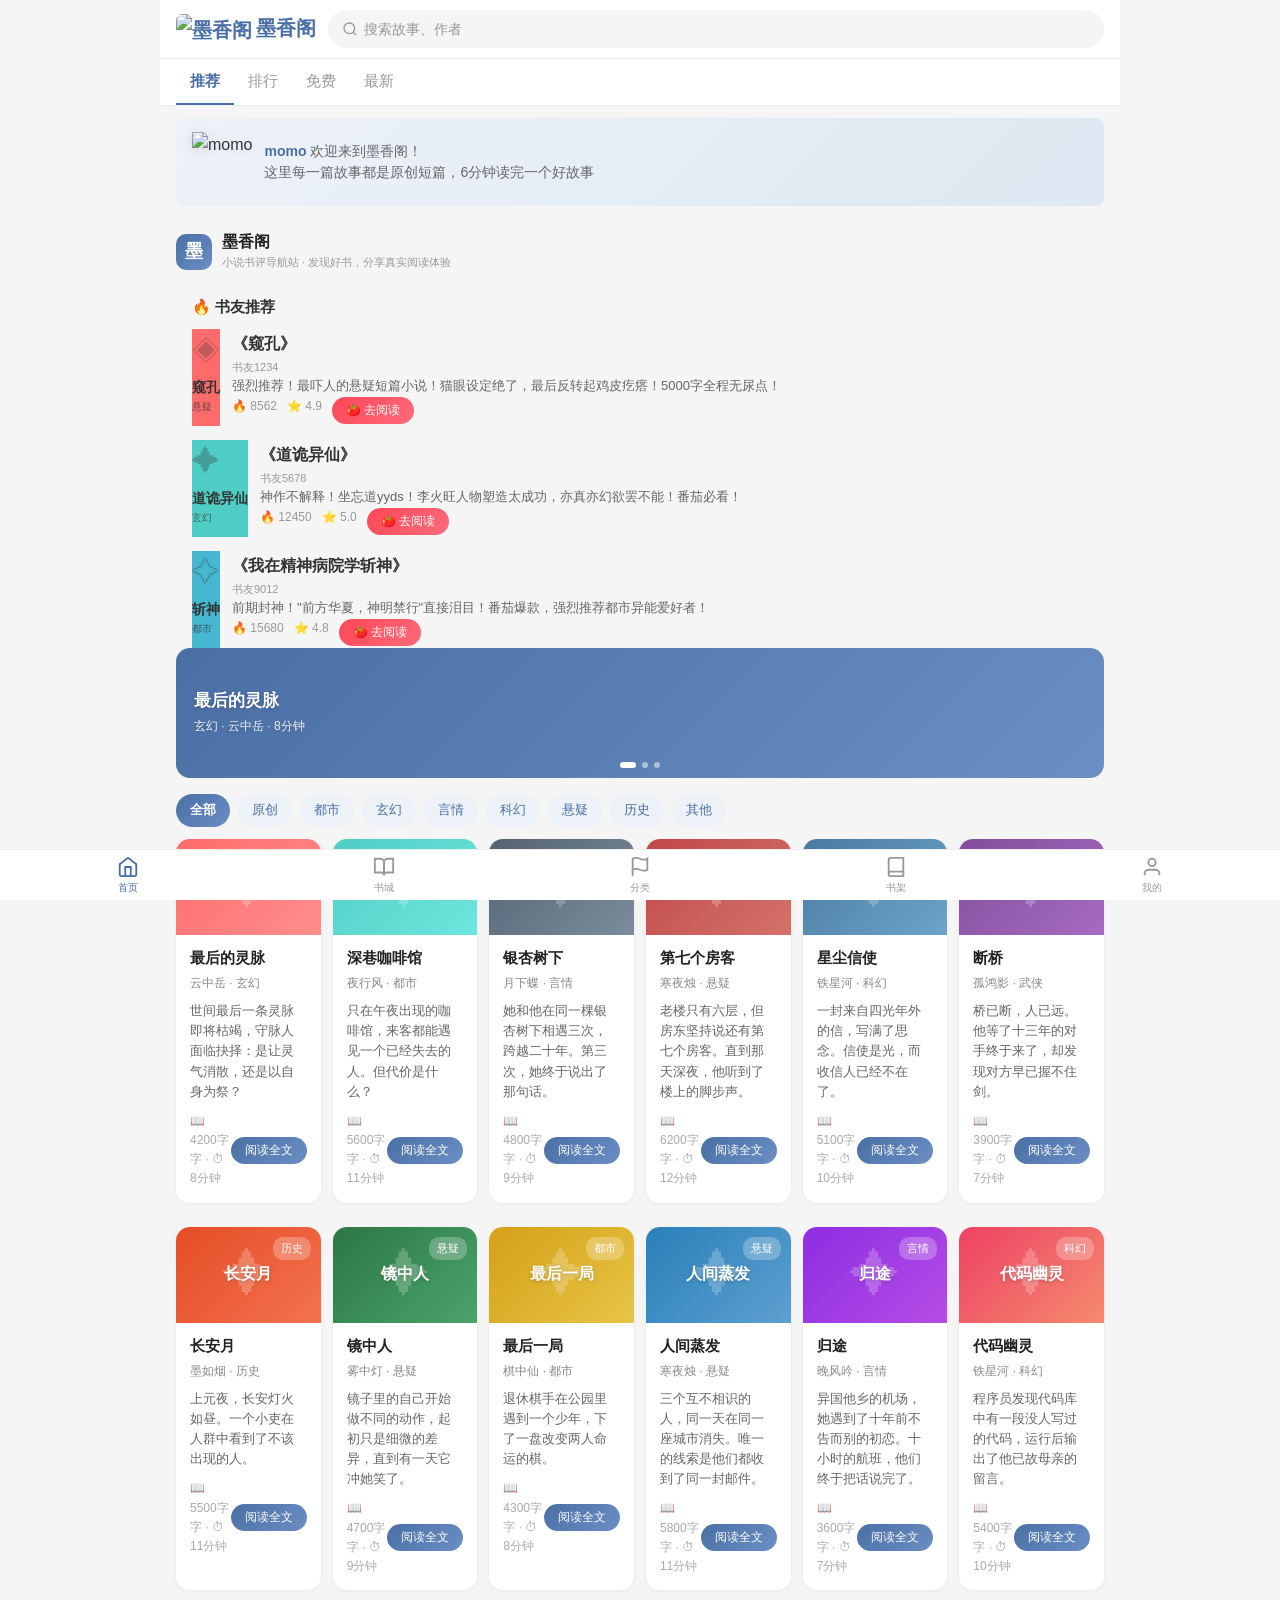
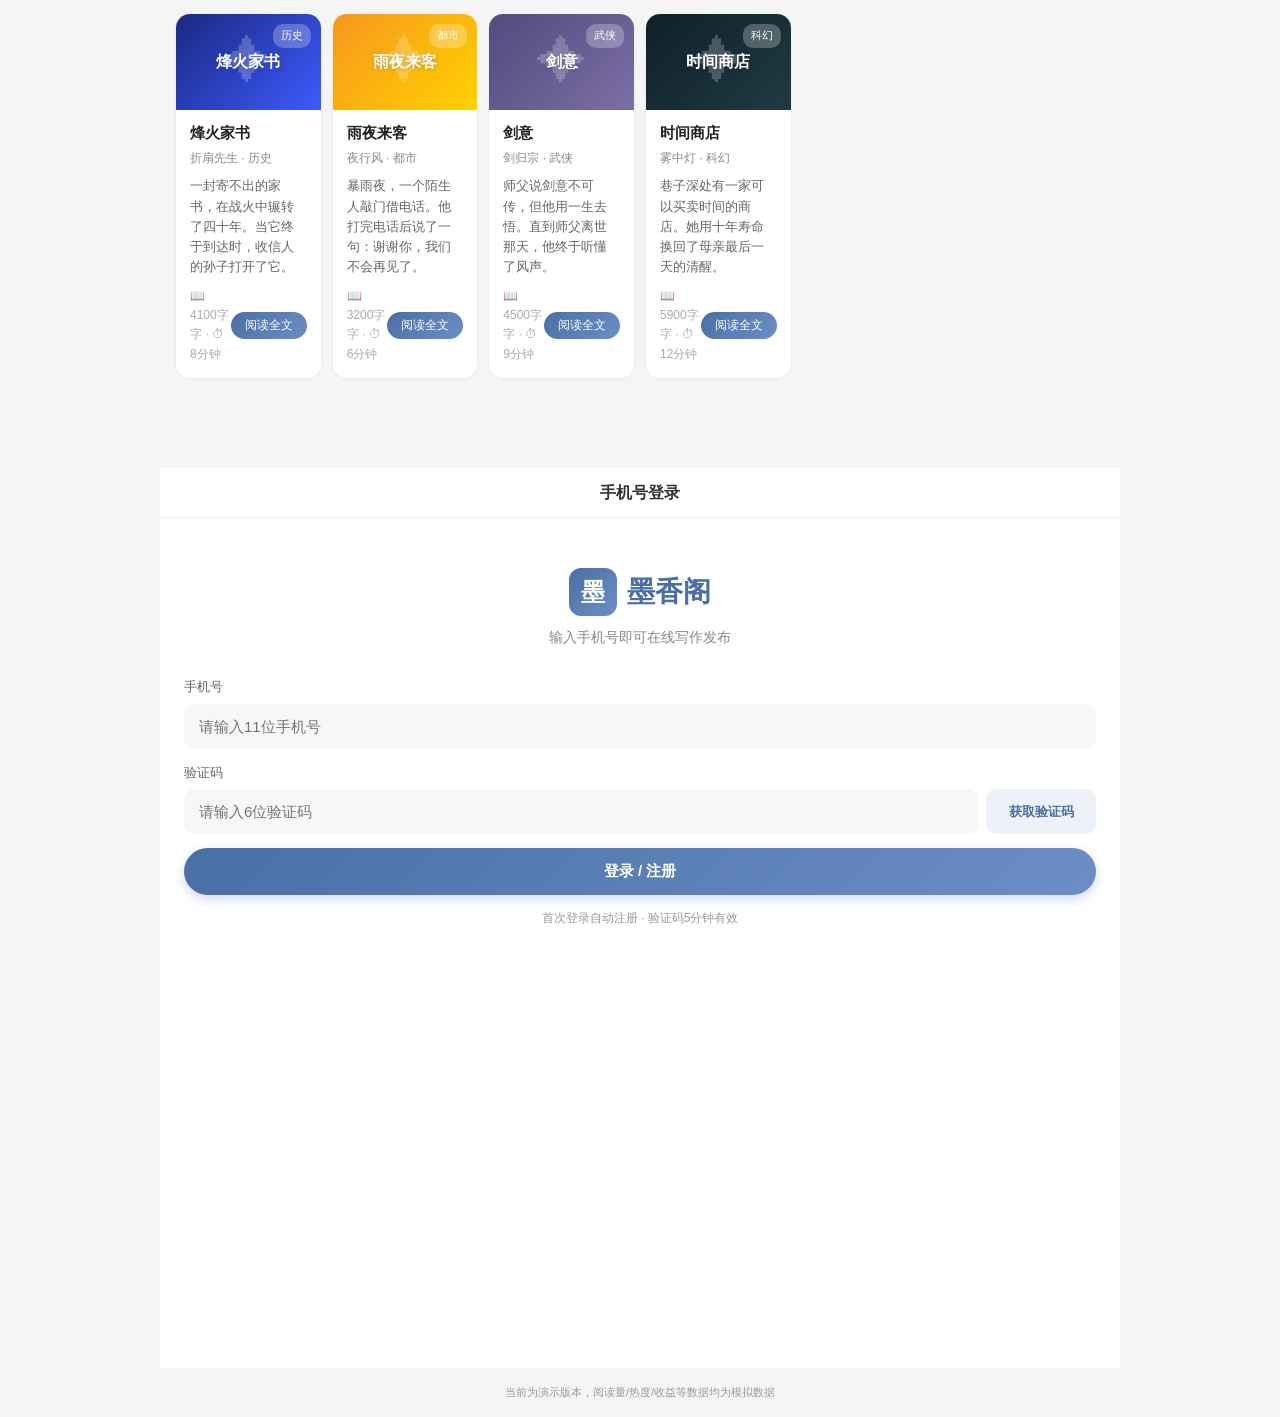
==== index.html @ e7bb0173 "修复：书友推荐直接写HTML，不影响其他功能" ====
<!DOCTYPE html>
<html lang="zh-CN">
<head>
<meta charset="UTF-8">
<meta http-equiv="Cache-Control" content="no-cache, no-store, must-revalidate">
<meta http-equiv="Pragma" content="no-cache">
<meta http-equiv="Expires" content="0">
<meta name="viewport" content="width=device-width, initial-scale=1.0, maximum-scale=5.0">
<title>墨香阁 - 原创短篇 · 一话完结 📖</title>
<style>
:root{--primary:#4A6FA5;--primary-light:#6B8FC5;--primary-dark:#3A5A8A;--bg:#F5F5F5;--white:#FFF;--text:#333;--text2:#666;--text3:#999;--border:#EEE;--divider:#F0F0F0;--radius:8px;--danger:#FF6B6B;--success:#4ECDC4}
*{margin:0;padding:0;box-sizing:border-box}
body{font-family:-apple-system,BlinkMacSystemFont,"PingFang SC","Hiragino Sans GB","Microsoft YaHei",sans-serif;background:var(--bg);color:var(--text);line-height:1.6;-webkit-font-smoothing:antialiased}
a{text-decoration:none;color:inherit}
button{border:none;background:none;cursor:pointer;font-family:inherit;font-size:inherit}
input{border:none;outline:none;font-family:inherit}
ul{list-style:none}

#app{max-width:480px;margin:0 auto;min-height:100vh;background:var(--bg);position:relative}
@media(min-width:768px){#app{max-width:720px}}
@media(min-width:1024px){#app{max-width:960px}}
@media(min-width:1400px){#app{max-width:1200px}}
.page{display:none;padding-bottom:64px}.page.active{display:block}

.top-bar{position:sticky;top:0;z-index:100;background:var(--white);padding:10px 16px;display:flex;align-items:center;gap:12px;border-bottom:1px solid var(--border)}
.top-bar .logo{font-size:20px;font-weight:700;color:var(--primary);white-space:nowrap}
.top-bar .search-trigger{flex:1;background:var(--bg);border-radius:20px;padding:8px 14px;display:flex;align-items:center;gap:6px;color:var(--text3);font-size:14px}
.top-bar .search-trigger svg{width:16px;height:16px}

.tabs{display:flex;background:var(--white);border-bottom:1px solid var(--border);padding:0 16px;overflow-x:auto;-webkit-overflow-scrolling:touch}.tabs::-webkit-scrollbar{display:none}
.tab{padding:10px 14px;font-size:15px;color:var(--text3);white-space:nowrap;position:relative;border-bottom:2px solid transparent}
.tab.active{color:var(--primary);font-weight:600;border-bottom-color:var(--primary)}

.bottom-nav{position:fixed;bottom:0;left:50%;transform:translateX(-50%);width:100%;max-width:100%;background:var(--white);border-top:1px solid var(--border);display:flex;z-index:100;padding-bottom:env(safe-area-inset-bottom)}
.nav-item{flex:1;display:flex;flex-direction:column;align-items:center;padding:6px 0 4px;color:var(--text3);font-size:10px;gap:2px}.nav-item.active{color:var(--primary)}.nav-item svg{width:22px;height:22px}

.section{padding:14px 16px 0}
.section-header{display:flex;justify-content:space-between;align-items:center;margin-bottom:10px}
.section-title{font-size:17px;font-weight:700}
.section-more{font-size:13px;color:var(--text3)}

.banner-wrap{margin:12px 16px;border-radius:var(--radius);overflow:hidden;height:150px;position:relative}
.banner-slide{width:100%;height:100%;position:absolute;top:0;left:0;opacity:0;transition:opacity .6s;display:flex}.banner-slide.active{opacity:1}
.banner-bg{position:absolute;inset:0}
.banner-info{position:relative;z-index:1;padding:20px;display:flex;flex-direction:column;justify-content:center;color:#fff;width:100%}
.banner-info h3{font-size:20px;margin-bottom:4px;text-shadow:0 1px 4px rgba(0,0,0,.3)}
.banner-info p{font-size:13px;opacity:.9;text-shadow:0 1px 4px rgba(0,0,0,.3)}
.banner-dots{position:absolute;bottom:10px;left:50%;transform:translateX(-50%);display:flex;gap:6px}
.banner-dot{width:6px;height:6px;border-radius:3px;background:rgba(255,255,255,.5)}.banner-dot.active{background:#fff;width:16px}

.novel-grid{display:grid;grid-template-columns:repeat(3,1fr);gap:12px}
.novel-card{cursor:pointer}
.novel-cover{width:100%;aspect-ratio:3/4;border-radius:6px;overflow:hidden;position:relative}
.novel-cover .cover-placeholder{width:100%;height:100%;display:flex;align-items:center;justify-content:center;font-size:14px;font-weight:600;color:#fff;text-align:center;padding:8px;line-height:1.3}
.novel-tag{position:absolute;top:4px;left:4px;background:var(--primary);color:#fff;font-size:10px;padding:1px 5px;border-radius:3px}
.novel-title{font-size:13px;margin-top:6px;overflow:hidden;text-overflow:ellipsis;white-space:nowrap}
.novel-meta{font-size:11px;color:var(--text3);margin-top:2px}

.novel-list-h{display:flex;gap:14px;overflow-x:auto;padding-bottom:6px;-webkit-overflow-scrolling:touch}.novel-list-h::-webkit-scrollbar{display:none}
.novel-list-h .novel-card{min-width:90px;max-width:90px}

.novel-list-v{display:flex;flex-direction:column;gap:14px}
.novel-item{display:flex;gap:12px;cursor:pointer}
.novel-item .novel-cover{width:80px;min-width:80px;aspect-ratio:3/4;border-radius:6px;overflow:hidden}
.novel-item .novel-info{flex:1;display:flex;flex-direction:column;justify-content:space-between;padding:2px 0}
.novel-item .novel-title{font-size:15px;font-weight:600}
.novel-item .novel-desc{font-size:13px;color:var(--text2);overflow:hidden;text-overflow:ellipsis;display:-webkit-box;-webkit-line-clamp:2;-webkit-box-orient:vertical}
.novel-item .novel-tags{display:flex;gap:6px;flex-wrap:wrap}
.novel-item .novel-tags span{font-size:11px;color:var(--primary);background:#EDF2F8;padding:1px 6px;border-radius:3px}
.novel-item .novel-stats{font-size:12px;color:var(--text3);display:flex;gap:10px}

.rank-list{background:var(--white);border-radius:var(--radius);padding:0 16px}
.rank-item{display:flex;align-items:center;gap:12px;padding:14px 0;border-bottom:1px solid var(--divider);cursor:pointer}.rank-item:last-child{border-bottom:none}
.rank-num{width:24px;font-size:18px;font-weight:700;text-align:center}.rank-num.top3{color:var(--primary)}
.rank-info{flex:1}.rank-title{font-size:15px;font-weight:600}.rank-author{font-size:12px;color:var(--text3)}
.rank-heat{font-size:12px;color:var(--primary);font-weight:600}

.search-page .search-bar{display:flex;gap:8px;padding:12px 16px;background:var(--white);border-bottom:1px solid var(--border)}
.search-page .search-input{flex:1;background:var(--bg);border-radius:20px;padding:8px 14px;font-size:14px}
.search-page .search-btn{background:var(--primary);color:#fff;border-radius:20px;padding:8px 16px;font-size:14px}
.search-page .cancel-btn{color:var(--text2);font-size:14px;padding:8px 4px}
.hot-search{padding:16px}.hot-search h3{font-size:16px;font-weight:700;margin-bottom:12px}
.hot-tags{display:flex;flex-wrap:wrap;gap:8px}.hot-tags span{background:var(--white);padding:6px 14px;border-radius:16px;font-size:13px;color:var(--text2)}
.search-results{padding:0 16px}
.search-filter{display:flex;gap:8px;padding:8px 16px;background:var(--white);border-bottom:1px solid var(--border);overflow-x:auto;-webkit-overflow-scrolling:touch}.search-filter::-webkit-scrollbar{display:none}
.search-filter span{padding:4px 12px;border-radius:12px;font-size:13px;background:var(--bg);color:var(--text2);white-space:nowrap}.search-filter span.active{background:var(--primary);color:#fff}

.detail-page .detail-header{background:var(--white);padding:16px}
.detail-top{display:flex;gap:14px}
.detail-cover{width:110px;min-width:110px;aspect-ratio:3/4;border-radius:8px;overflow:hidden}
.detail-meta{flex:1;display:flex;flex-direction:column;justify-content:space-between}
.detail-meta h1{font-size:20px;font-weight:700;line-height:1.3}
.detail-meta .author{font-size:14px;color:var(--text2)}
.detail-meta .status{font-size:13px;color:var(--text3)}
.detail-stats-row{display:flex;gap:16px;margin-top:8px}
.detail-stat{text-align:center}.detail-stat .num{font-size:16px;font-weight:700;color:var(--primary)}.detail-stat .label{font-size:11px;color:var(--text3)}
.detail-actions{display:flex;gap:10px;margin-top:12px}
.detail-actions .btn{flex:1;padding:10px;border-radius:22px;font-size:15px;font-weight:600;text-align:center}
.btn-primary{background:var(--primary);color:#fff}
.btn-outline{border:1.5px solid var(--primary);color:var(--primary)}
.btn-added{background:#EDF2F8;color:var(--primary);border:1.5px solid var(--primary)}
.detail-desc{padding:14px 16px;background:var(--white);margin-top:10px}
.detail-desc h3{font-size:15px;font-weight:600;margin-bottom:8px}
.detail-desc p{font-size:14px;color:var(--text2);line-height:1.7}

.reader-page{background:#F5ECD7;min-height:100vh;padding-bottom:60px;padding-bottom:calc(60px + env(safe-area-inset-bottom))}
.reader-page.theme-dark{background:#1A1A1A;color:#B0B0B0}
.reader-page.theme-green{background:#CCE8CF;color:#333}
.reader-page.theme-white{background:#fff;color:#333}
.reader-top{position:sticky;top:0;z-index:50;padding:10px 16px;display:flex;align-items:center;justify-content:space-between;font-size:14px;background:inherit;border-bottom:1px solid rgba(0,0,0,.05)}
.reader-title{text-align:center;font-size:14px;font-weight:600;max-width:60%;overflow:hidden;text-overflow:ellipsis;white-space:nowrap}
.reader-content{padding:20px;font-size:18px;line-height:1.8}
.reader-content p{text-indent:2em;margin-bottom:12px;position:relative}
.reader-footer{position:fixed;bottom:0;left:50%;transform:translateX(-50%);width:100%;max-width:100%;background:inherit;border-top:1px solid rgba(0,0,0,.05);display:flex;justify-content:center;gap:30px;padding:10px 24px;padding-bottom:calc(10px + env(safe-area-inset-bottom));z-index:50}
.reader-footer button{font-size:14px;color:var(--text2);padding:6px 12px}

.reader-settings{position:fixed;bottom:0;left:50%;transform:translateX(-50%);width:100%;max-width:480px;background:var(--white);border-radius:16px 16px 0 0;padding:20px 24px 30px;z-index:200;display:none;box-shadow:0 -4px 20px rgba(0,0,0,.1)}.reader-settings.show{display:block}
.setting-row{display:flex;align-items:center;justify-content:space-between;margin-bottom:16px}
.setting-row label{font-size:14px;color:var(--text)}
.setting-row .btns{display:flex;gap:8px}
.setting-row .btns button{width:36px;height:36px;border-radius:50%;background:var(--bg);font-size:16px;display:flex;align-items:center;justify-content:center}
.theme-options{display:flex;gap:10px}
.theme-option{width:50px;height:50px;border-radius:8px;cursor:pointer;border:2px solid transparent;display:flex;align-items:center;justify-content:center;font-size:12px}.theme-option.active{border-color:var(--primary)}
.theme-option.t-sepia{background:#F5ECD7;color:#333}.theme-option.t-dark{background:#1A1A1A;color:#B0B0B0}.theme-option.t-green{background:#CCE8CF;color:#333}.theme-option.t-white{background:#fff;color:#333;border:2px solid #ddd}
.font-size-display{font-size:14px;min-width:40px;text-align:center}

.bookshelf-page .shelf-header{background:var(--white);padding:16px;display:flex;justify-content:space-between;align-items:center}
.bookshelf-page .shelf-header h2{font-size:20px;font-weight:700}
.shelf-grid{padding:12px 16px;display:grid;grid-template-columns:repeat(3,1fr);gap:14px}
.shelf-item{cursor:pointer}.shelf-item .novel-cover{position:relative}
.shelf-item .novel-title{font-size:13px;margin-top:6px;overflow:hidden;text-overflow:ellipsis;white-space:nowrap}
.shelf-item .last-read{font-size:11px;color:var(--text3);margin-top:2px}
.empty-shelf{text-align:center;padding:80px 40px;color:var(--text3)}
.empty-shelf svg{width:60px;height:60px;margin:0 auto 16px}
.empty-shelf p{font-size:15px;margin-bottom:16px}
.empty-shelf button{background:var(--primary);color:#fff;padding:10px 28px;border-radius:22px;font-size:15px}

.shelf-group{background:var(--white);border-radius:var(--radius);padding:12px 16px;margin:8px 16px}
.shelf-group-header{display:flex;justify-content:space-between;align-items:center;margin-bottom:8px}
.shelf-group-name{font-size:15px;font-weight:600}
.shelf-group-count{font-size:12px;color:var(--text3)}

.writing-page .write-header{background:var(--white);padding:12px 16px;border-bottom:1px solid var(--border)}
.writing-page .write-header h2{font-size:20px;font-weight:700}
.writing-tips{padding:20px 16px}
.writing-tips h3{font-size:16px;font-weight:600;margin-bottom:12px}
.writing-tip-item{background:var(--white);border-radius:var(--radius);padding:14px 16px;margin-bottom:10px}
.writing-tip-item h4{font-size:15px;font-weight:600;margin-bottom:4px}
.writing-tip-item p{font-size:13px;color:var(--text2)}
.write-entry{padding:0 16px 20px}
.write-entry button{width:100%;padding:14px;background:var(--primary);color:#fff;border-radius:22px;font-size:16px;font-weight:600}

.login-page{background:var(--white);min-height:100vh;display:flex;flex-direction:column}
.login-header{padding:60px 24px 40px;text-align:center}
.login-header .logo-big{font-size:32px;font-weight:700;color:var(--primary);display:flex;align-items:center;gap:8px;justify-content:center}.login-header .logo-big img{height:40px;width:40px;border-radius:10px}
.login-header p{color:var(--text3);font-size:14px;margin-top:6px}
.login-form{padding:0 24px}
.login-form .input-group{margin-bottom:16px}
.login-form .input-group label{font-size:13px;color:var(--text2);margin-bottom:4px;display:block}
.login-form .input-group input{width:100%;padding:12px 14px;background:var(--bg);border-radius:10px;font-size:15px}
.login-form .login-btn{width:100%;padding:14px;background:var(--primary);color:#fff;border-radius:22px;font-size:16px;font-weight:600;margin-top:8px}
.login-form .sms-btn{padding:12px 16px;background:#f5f5f5;color:var(--primary);border-radius:10px;font-size:13px;font-weight:600;white-space:nowrap;min-width:110px}
.login-form .sms-btn:disabled{background:#e8e8e8;color:#999;cursor:not-allowed}
.login-form .switch-link{text-align:center;margin-top:16px;font-size:14px;color:var(--primary)}
.profile-header{padding:30px 20px 20px;text-align:center;background:linear-gradient(135deg,var(--primary),var(--primary-light));color:#fff}
.profile-avatar{width:64px;height:64px;border-radius:50%;background:rgba(255,255,255,0.25);margin:0 auto 10px;display:flex;align-items:center;justify-content:center;font-size:28px;font-weight:700;overflow:hidden}
.profile-avatar img{width:100%;height:100%;object-fit:cover}
.profile-name{font-size:18px;font-weight:700}
.profile-bio{font-size:13px;opacity:0.8;margin-top:4px}
.profile-menu{padding:10px 0}
.profile-item{display:flex;justify-content:space-between;align-items:center;padding:14px 20px;background:var(--white);border-bottom:1px solid var(--divider);font-size:15px;color:var(--text)}
.profile-item:active{background:var(--bg)}

.comment-item{padding:12px 0;border-bottom:1px solid var(--divider)}.comment-item:last-child{border-bottom:none}
.comment-user{display:flex;align-items:center;gap:8px;margin-bottom:6px}
.comment-avatar{width:32px;height:32px;border-radius:50%;display:flex;align-items:center;justify-content:center;font-size:14px;color:#fff;font-weight:600}
.comment-name{font-size:13px;font-weight:600}.comment-time{font-size:11px;color:var(--text3)}
.comment-text{font-size:14px;line-height:1.6;margin-left:40px}
.comment-actions{display:flex;gap:16px;margin-left:40px;margin-top:6px}
.comment-actions button{font-size:12px;color:var(--text3);display:flex;align-items:center;gap:4px}
.comment-input-wrap{display:flex;gap:8px;padding:10px 0}
.comment-input-wrap input{flex:1;background:var(--bg);border-radius:20px;padding:8px 14px;font-size:14px}
.comment-input-wrap button{background:var(--primary);color:#fff;border-radius:20px;padding:8px 16px;font-size:14px}

.ad-banner{margin:12px 16px;background:linear-gradient(135deg,#EDF2F8,#DDE8F2);border-radius:var(--radius);padding:12px 16px;display:flex;align-items:center;gap:10px}
.ad-banner .ad-icon{font-size:24px}.ad-banner .ad-text{flex:1;font-size:13px;color:var(--text2)}.ad-banner .ad-tag{font-size:10px;color:var(--text3);background:var(--bg);padding:2px 6px;border-radius:3px}

.back-btn{display:flex;align-items:center;gap:4px;font-size:14px;color:var(--text2)}
.overlay{position:fixed;inset:0;background:rgba(0,0,0,.4);z-index:150;display:none}.overlay.show{display:block}
.toast{position:fixed;top:50%;left:50%;transform:translate(-50%,-50%);background:rgba(0,0,0,.75);color:#fff;padding:10px 24px;border-radius:8px;font-size:14px;z-index:9999;display:none}.toast.show{display:block}
.category-pills{display:flex;gap:8px;padding:12px 16px;overflow-x:auto;-webkit-overflow-scrolling:touch}.category-pills::-webkit-scrollbar{display:none}
.cat-pill{padding:6px 14px;border-radius:16px;font-size:13px;background:var(--white);color:var(--text2);white-space:nowrap}.cat-pill.active{background:var(--primary);color:#fff}

.one-shot{display:inline-block;font-size:10px;color:#fff;background:var(--primary);padding:0px 4px;border-radius:3px;margin-left:4px;vertical-align:middle}

.creator-page{background:var(--bg)}
.creator-header{background:var(--white);padding:16px;border-bottom:1px solid var(--border)}
.creator-header h2{font-size:20px;font-weight:700}
.creator-tabs{display:flex;background:var(--white);border-bottom:1px solid var(--border);padding:0 8px}
.creator-tab{flex:1;text-align:center;padding:10px 4px;font-size:13px;color:var(--text3);border-bottom:2px solid transparent}
.creator-tab.active{color:var(--primary);font-weight:600;border-bottom-color:var(--primary)}
.creator-panel{padding:16px}
.stat-grid{display:grid;grid-template-columns:repeat(2,1fr);gap:10px;margin-bottom:16px}
.stat-card{background:var(--white);border-radius:var(--radius);padding:14px;text-align:center}
.stat-card .num{font-size:22px;font-weight:700;color:var(--primary)}
.stat-card .label{font-size:12px;color:var(--text3);margin-top:2px}
.divide-banner{background:linear-gradient(135deg,#4A6FA5,#3A5A8A);color:#fff;border-radius:var(--radius);padding:16px;margin-bottom:16px;position:relative;overflow:hidden}
.divide-banner::after{content:'';position:absolute;top:-20px;right:-20px;width:80px;height:80px;background:rgba(255,255,255,0.1);border-radius:50%}
.divide-banner h3{font-size:17px;margin-bottom:8px}
.divide-banner .ratio{font-size:28px;font-weight:700}
.divide-banner .ratio small{font-size:14px;font-weight:400;opacity:.8}
.divide-banner .vs{font-size:11px;opacity:.7;margin-top:6px}
.copyright-notice{background:var(--white);border-radius:var(--radius);padding:14px;margin-bottom:12px;display:flex;gap:10px;align-items:flex-start}
.copyright-notice .icon{font-size:24px}
.copyright-notice h4{font-size:14px;font-weight:600}
.copyright-notice p{font-size:12px;color:var(--text2);margin-top:2px}
.my-work-item{background:var(--white);border-radius:var(--radius);padding:14px;margin-bottom:10px}
.my-work-item .title{font-size:15px;font-weight:600}
.my-work-item .meta{font-size:12px;color:var(--text3);margin-top:4px;display:flex;gap:12px}
.my-work-item .income{font-size:14px;color:var(--primary);font-weight:600;margin-top:4px}
.income-summary{background:var(--white);border-radius:var(--radius);padding:16px;margin-bottom:12px;text-align:center}
.income-summary .total{font-size:28px;font-weight:700;color:var(--primary)}
.income-summary .sub{font-size:12px;color:var(--text3);margin-top:4px}
.income-row{display:flex;justify-content:space-between;font-size:12px;color:var(--text2);margin-top:8px;padding-top:8px;border-top:1px solid var(--divider)}
.income-row span:last-child{color:var(--primary);font-weight:600}
.income-detail{background:var(--white);border-radius:var(--radius);padding:14px;margin-bottom:10px}
.income-detail h4{font-size:14px;font-weight:600;margin-bottom:10px}
.income-item{display:flex;justify-content:space-between;padding:8px 0;border-bottom:1px solid var(--divider);font-size:13px}
.income-item:last-child{border-bottom:none}
.income-item .source{color:var(--text2)}
.income-item .amount{color:var(--primary);font-weight:600}
.ai-tool-grid{display:grid;grid-template-columns:repeat(2,1fr);gap:10px;margin-bottom:16px}
.ai-tool-card{background:var(--white);border-radius:var(--radius);padding:14px;cursor:pointer;text-align:center}
.ai-tool-card .emoji{font-size:28px;margin-bottom:6px}
.ai-tool-card h4{font-size:14px;font-weight:600}
.ai-tool-card p{font-size:11px;color:var(--text3);margin-top:2px}
.checkin-card{background:var(--white);border-radius:var(--radius);padding:16px;margin-bottom:12px}
.checkin-card h4{font-size:15px;font-weight:600;margin-bottom:8px}
.checkin-calendar{display:grid;grid-template-columns:repeat(7,1fr);gap:6px;margin:10px 0}
.checkin-day{aspect-ratio:1;border-radius:50%;display:flex;align-items:center;justify-content:center;font-size:11px;color:var(--text3);background:var(--bg)}
.checkin-day.checked{background:var(--primary);color:#fff}
.checkin-day.today{border:2px solid var(--primary);font-weight:600}
.checkin-btn{width:100%;padding:10px;background:var(--primary);color:#fff;border-radius:22px;font-size:15px;font-weight:600;margin-top:10px}
.ip-card{background:var(--white);border-radius:var(--radius);padding:16px;margin-bottom:12px}
.ip-card h4{font-size:15px;font-weight:600;margin-bottom:10px}
.ip-path{display:flex;align-items:center;gap:6px;flex-wrap:wrap;font-size:13px;margin-bottom:10px}
.ip-path .step{background:var(--primary);color:#fff;padding:4px 10px;border-radius:12px;font-size:12px}
.ip-path .arrow{color:var(--text3)}
.ip-card .ratio-highlight{font-size:18px;font-weight:700;color:var(--primary)}
.reward-btn{display:flex;align-items:center;justify-content:center;gap:6px;padding:12px 20px;background:linear-gradient(135deg,#FF6B6B,#FF8E53);color:#fff;border-radius:22px;font-size:15px;font-weight:600;margin:16px auto;max-width:280px;cursor:pointer}
.reward-panel{background:var(--white);border-radius:16px 16px 0 0;padding:20px 16px 30px;position:fixed;bottom:0;left:50%;transform:translateX(-50%);width:100%;max-width:480px;z-index:200;display:none;box-shadow:0 -4px 20px rgba(0,0,0,.1)}
.reward-panel.show{display:block}
.reward-panel h3{text-align:center;font-size:16px;font-weight:600;margin-bottom:16px}
.reward-amounts{display:flex;justify-content:center;gap:10px;margin-bottom:16px}
.reward-amount{padding:10px 20px;border-radius:22px;border:2px solid var(--border);font-size:15px;font-weight:600;cursor:pointer}
.reward-amount.active{border-color:var(--primary);color:var(--primary);background:#EDF2F8}
.reward-note{text-align:center;font-size:12px;color:var(--primary);margin-bottom:12px}
.reward-confirm{width:100%;padding:12px;background:var(--primary);color:#fff;border-radius:22px;font-size:16px;font-weight:600}
.author-tag{display:inline-block;font-size:10px;color:#fff;background:var(--primary);padding:0 4px;border-radius:2px;margin-left:4px}
.contact-author{display:flex;align-items:center;gap:4px;font-size:13px;color:var(--primary);cursor:pointer;margin-top:8px}
.featured-banner{margin:12px 16px;background:linear-gradient(135deg,#4A6FA5,#6B8FC5);border-radius:var(--radius);padding:14px 16px;color:#fff}
.featured-banner h3{font-size:16px;font-weight:700;margin-bottom:4px}
.featured-banner p{font-size:12px;opacity:.85}

.ai-badge{display:inline-block;background:linear-gradient(135deg,#667eea,#764ba2);color:#fff;font-size:10px;padding:2px 6px;border-radius:3px;margin-left:4px;vertical-align:middle;font-weight:600;letter-spacing:0.5px}
.ai-badge-lg{display:inline-block;background:linear-gradient(135deg,#667eea,#764ba2);color:#fff;font-size:12px;padding:4px 10px;border-radius:6px;font-weight:600}
.ai-notice{background:#F0EBFF;border-left:3px solid #764ba2;padding:12px 16px;margin:10px 0;border-radius:0 8px 8px 0;font-size:13px;color:#555;line-height:1.6}
.ai-notice strong{color:#764ba2}
.demo-watermark{position:relative}
.demo-watermark::after{content:'演示数据';position:absolute;top:2px;right:2px;background:rgba(255,152,0,0.15);color:#E65100;font-size:9px;padding:1px 5px;border-radius:3px;font-weight:600}
.demo-tag{display:inline-block;background:#FFF3E0;color:#E65100;font-size:10px;padding:1px 6px;border-radius:3px;margin-left:4px;vertical-align:middle;font-weight:600}
.reply-wrap{margin-top:6px;padding-left:24px;border-left:2px solid var(--border)}
.reply-item{margin-top:6px;padding:4px 0;font-size:13px}
.reply-item .reply-user{font-size:12px;color:var(--primary);font-weight:600}
.reply-item .reply-text{font-size:13px;color:var(--text2);margin-top:2px}
.reply-input-row{display:flex;gap:6px;margin-top:8px;padding-left:24px}
.reply-input-row input{flex:1;background:var(--bg);border-radius:16px;padding:6px 12px;font-size:13px;border:none;outline:none}
.reply-input-row button{background:var(--primary);color:#fff;border-radius:16px;padding:6px 14px;font-size:13px;border:none;cursor:pointer}
.logged-in-card{background:var(--white);padding:24px 16px;text-align:center;border-radius:var(--radius);margin:16px}
.logged-in-avatar{width:64px;height:64px;border-radius:50%;background:linear-gradient(135deg,var(--primary),var(--primary-light));color:#fff;display:flex;align-items:center;justify-content:center;font-size:28px;margin:0 auto 12px;font-weight:700}
.logged-in-name{font-size:18px;font-weight:700;margin-bottom:4px}
.logged-in-id{font-size:13px;color:var(--text3)}
.logout-btn{margin-top:16px;color:var(--text3);font-size:13px;text-decoration:underline;cursor:pointer}

.bookstore-page{background:var(--bg)}
.bookstore-header{background:var(--white);padding:16px;border-bottom:1px solid var(--border)}
.bookstore-header h2{font-size:20px;font-weight:700}
.rank-tabs{display:flex;background:var(--white);border-bottom:1px solid var(--border);padding:0 8px}
.rank-tab{flex:1;text-align:center;padding:10px 4px;font-size:13px;color:var(--text3);border-bottom:2px solid transparent}
.rank-tab.active{color:var(--primary);font-weight:600;border-bottom-color:var(--primary)}
.rank-panel{padding:16px}

.tag-cloud{display:flex;flex-wrap:wrap;gap:8px;padding:12px 16px}
.tag-cloud span{background:var(--white);padding:6px 14px;border-radius:16px;font-size:13px;color:var(--text2)}
.tag-cloud span.hot{background:linear-gradient(135deg,var(--primary),var(--primary-light));color:#fff}

.book-square{background:var(--white);border-radius:var(--radius);padding:14px;margin:8px 16px}
.square-item{padding:10px 0;border-bottom:1px solid var(--divider)}
.square-item:last-child{border-bottom:none}
.square-user{display:flex;align-items:center;gap:8px;margin-bottom:4px}
.square-user .avatar{width:28px;height:28px;border-radius:50%;background:var(--primary);color:#fff;display:flex;align-items:center;justify-content:center;font-size:12px}
.square-user .name{font-size:13px;font-weight:600}
.square-user .time{font-size:11px;color:var(--text3);margin-left:auto}
.square-text{font-size:13px;color:var(--text2);line-height:1.5}
.square-actions{display:flex;gap:12px;margin-top:6px}
.square-actions button{font-size:12px;color:var(--text3)}

.category-page{background:var(--bg)}
.cat-grid{display:grid;grid-template-columns:repeat(3,1fr);gap:10px;padding:12px 16px}
.cat-card{background:var(--white);border-radius:var(--radius);padding:16px;text-align:center;cursor:pointer}
.cat-card .emoji{font-size:28px;margin-bottom:6px}
.cat-card .name{font-size:14px;font-weight:600}
.cat-card .count{font-size:11px;color:var(--text3);margin-top:2px}

.tts-bar{position:fixed;bottom:60px;left:50%;transform:translateX(-50%);width:100%;max-width:480px;background:var(--white);border-top:1px solid var(--border);padding:10px 16px;display:none;align-items:center;gap:10px;z-index:55;box-shadow:0 -2px 10px rgba(0,0,0,.05)}
.tts-bar.show{display:flex}
.tts-bar .tts-info{flex:1;font-size:13px;overflow:hidden;text-overflow:ellipsis;white-space:nowrap}
.tts-bar button{padding:6px 12px;background:var(--primary);color:#fff;border-radius:16px;font-size:13px}
.tts-bar button.stop{background:var(--danger)}

.para-comment{position:absolute;right:-4px;top:0;font-size:11px;color:var(--primary);background:#EDF2F8;padding:1px 5px;border-radius:8px;cursor:pointer;white-space:nowrap;transform:translateX(100%)}
.para-comments-panel{position:fixed;bottom:0;left:50%;transform:translateX(-50%);width:100%;max-width:480px;background:var(--white);border-radius:16px 16px 0 0;padding:16px;z-index:200;display:none;max-height:60vh;overflow-y:auto}
.para-comments-panel.show{display:block}
.para-comments-panel h4{font-size:15px;font-weight:600;margin-bottom:10px}

.community-page{background:var(--bg)}
.community-item{background:var(--white);border-radius:var(--radius);padding:14px;margin:8px 16px}
.community-user{display:flex;align-items:center;gap:8px;margin-bottom:8px}
.community-user .avatar{width:36px;height:36px;border-radius:50%;background:var(--primary);color:#fff;display:flex;align-items:center;justify-content:center;font-size:14px;font-weight:600}
.community-user .info{flex:1}
.community-user .name{font-size:14px;font-weight:600}
.community-user .time{font-size:11px;color:var(--text3)}
.community-text{font-size:14px;line-height:1.6;margin-bottom:8px}
.community-meta{display:flex;gap:12px;font-size:12px;color:var(--text3)}
.community-meta span{cursor:pointer}

.offline-badge{position:absolute;top:4px;right:4px;background:var(--success);color:#fff;font-size:9px;padding:1px 4px;border-radius:3px}

.menu-list{background:var(--white);border-radius:var(--radius);margin:8px 16px;overflow:hidden}
.menu-item{display:flex;justify-content:space-between;align-items:center;padding:14px 16px;border-bottom:1px solid var(--divider);cursor:pointer;font-size:14px}
.menu-item:last-child{border-bottom:none}
.menu-item .arrow{color:var(--text3)}

.recommend-reason{font-size:11px;color:var(--primary);background:#EDF2F8;padding:1px 6px;border-radius:3px;margin-left:4px}

.reader-footer button:active{background:var(--bg);border-radius:8px;transition:background .15s}

.momo-mascot{display:flex;align-items:flex-end;justify-content:center;gap:16px;padding:16px 0}
.momo-mascot img{height:140px;filter:drop-shadow(0 4px 12px rgba(0,0,0,.12))}
.momo-mascot .momo-speech{background:var(--white);border-radius:12px;padding:10px 14px;font-size:13px;color:var(--text2);box-shadow:0 2px 8px rgba(0,0,0,.06);max-width:200px;line-height:1.5;position:relative}
.momo-mascot .momo-speech::before{content:'';position:absolute;bottom:12px;left:-6px;width:0;height:0;border-top:6px solid transparent;border-bottom:6px solid transparent;border-right:6px solid var(--white)}
.momo-empty{text-align:center;padding:40px 20px;color:var(--text3)}
.momo-empty img{height:120px;margin-bottom:12px;filter:drop-shadow(0 2px 8px rgba(0,0,0,.1))}
.momo-empty p{font-size:14px;margin-bottom:12px}
.momo-empty button{background:var(--primary);color:#fff;padding:10px 28px;border-radius:22px;font-size:15px}
.momo-welcome{display:flex;align-items:center;gap:12px;background:linear-gradient(135deg,#EDF2F8,#DDE8F2);border-radius:var(--radius);padding:14px 16px;margin:12px 16px}
.momo-welcome img{height:60px;flex-shrink:0;filter:drop-shadow(0 2px 6px rgba(0,0,0,.1))}
.momo-welcome .welcome-text{font-size:14px;color:var(--text2);line-height:1.5}
.momo-welcome .welcome-text strong{color:var(--primary)}

.group-actions{display:flex;gap:8px;padding:8px 16px}
.group-actions button{padding:6px 14px;background:var(--white);border-radius:16px;font-size:13px;color:var(--text2)}
.group-actions button.active{background:var(--primary);color:#fff}

/* 写作编辑器 */
.write-editor-page{background:var(--bg);min-height:100vh}
.write-editor-page .editor-header{background:var(--white);padding:12px 16px;display:flex;align-items:center;gap:12px;border-bottom:1px solid var(--border)}
.write-editor-page .editor-header h2{font-size:18px;font-weight:700;flex:1}
.write-editor-page .editor-header .back-btn{font-size:14px;color:var(--text2);display:flex;align-items:center;gap:4px}
.write-form{padding:16px}
.write-form .form-group{margin-bottom:16px}
.write-form .form-group label{display:block;font-size:14px;color:var(--text2);margin-bottom:6px;font-weight:500}
.write-form .form-group input,.write-form .form-group select,.write-form .form-group textarea{width:100%;padding:12px 14px;background:var(--white);border-radius:10px;font-size:15px;border:1px solid var(--border)}
.write-form .form-group textarea{min-height:300px;resize:vertical;line-height:1.8;font-size:15px}
.write-form .form-group input:focus,.write-form .form-group select:focus,.write-form .form-group textarea:focus{border-color:var(--primary)}
.write-form .form-group .char-count{text-align:right;font-size:12px;color:var(--text3);margin-top:4px}
.write-form .form-group .char-count.warning{color:var(--danger)}
.cover-colors{display:flex;gap:10px;flex-wrap:wrap}
.cover-color{width:40px;height:40px;border-radius:8px;cursor:pointer;border:3px solid transparent;transition:transform .15s}
.cover-color.active{border-color:var(--primary);transform:scale(1.1)}
.write-actions{display:flex;gap:12px;margin-top:24px}
.write-actions button{flex:1;padding:14px;border-radius:22px;font-size:15px;font-weight:600;text-align:center}
.write-actions .btn-save{background:var(--bg);color:var(--text);border:1.5px solid var(--border)}
.write-actions .btn-publish{background:var(--primary);color:#fff}

/* 沉浸式编辑器 */
.write-immersive{position:fixed;inset:0;z-index:200;background:var(--bg);display:flex;flex-direction:column;height:100vh;height:100dvh}
.write-immersive .write-toolbar{height:50px;background:rgba(255,255,255,0.95);backdrop-filter:blur(10px);display:flex;align-items:center;padding:0 16px;gap:12px;border-bottom:1px solid var(--border);flex-shrink:0}
.write-immersive .write-toolbar input{flex:1;border:none;background:transparent;font-size:16px;font-weight:600}
.write-immersive .write-stats{font-size:12px;color:var(--text3);white-space:nowrap}
.write-immersive .write-main{flex:1;overflow-y:auto;padding:20px 16px;position:relative}
.write-immersive .write-main textarea{width:100%;min-height:100%;border:none;background:transparent;font-size:16px;line-height:1.8;resize:none;outline:none;text-indent:2em}
.write-immersive .write-bottom{height:40px;background:rgba(255,255,255,0.95);backdrop-filter:blur(10px);display:flex;align-items:center;justify-content:space-between;padding:0 16px;border-top:1px solid var(--border);font-size:12px;color:var(--text3);flex-shrink:0}
.write-immersive.keyboard-open .write-main{flex:0 0 auto;height:calc(100vh - 50px - 40px - var(--keyboard-height,0px))}
.write-immersive.keyboard-open .write-bottom{position:fixed;bottom:var(--keyboard-height,0px);left:0;right:0;z-index:201}

/* 发布栏 */
.publish-bar{padding:12px 16px;background:var(--white);border-top:1px solid var(--border);display:flex;justify-content:center}
.btn-publish{width:100%;max-width:320px;padding:14px 24px;background:linear-gradient(135deg,#FF6B6B,#FF8E8E);color:#fff;border-radius:24px;font-size:16px;font-weight:600;box-shadow:0 4px 12px rgba(255,107,107,0.3);border:none;cursor:pointer}
.btn-publish:active{transform:scale(0.98)}

/* 发布弹窗 */
.publish-modal{position:fixed;inset:0;z-index:300;background:rgba(0,0,0,0.5);display:none;align-items:center;justify-content:center;padding:20px}
.publish-modal.show{display:flex}
.publish-modal-content{width:100%;max-width:360px;background:var(--white);border-radius:16px;overflow:hidden;max-height:90vh;overflow-y:auto}
.publish-modal-header{padding:16px 20px;border-bottom:1px solid var(--border);display:flex;justify-content:space-between;align-items:center}
.publish-modal-header h3{font-size:17px;font-weight:600}
.publish-modal-body{padding:20px}
.form-group{margin-bottom:16px}
.form-group label{display:block;font-size:14px;font-weight:600;margin-bottom:8px;color:var(--text)}
.cat-grid{display:grid;grid-template-columns:repeat(3,1fr);gap:8px}
.cat-btn{padding:10px;border:1.5px solid var(--border);border-radius:10px;background:var(--white);font-size:14px;cursor:pointer;transition:all 0.2s}
.cat-btn:hover{border-color:var(--primary);color:var(--primary)}
.cat-btn.selected{background:var(--primary);color:#fff;border-color:var(--primary)}
.publish-modal-footer{padding:16px 20px;border-top:1px solid var(--border);display:flex;gap:12px}
.btn-cancel{flex:1;padding:12px;border:1px solid var(--border);border-radius:10px;background:var(--white);font-size:15px}
.btn-confirm{flex:1;padding:12px;border:none;border-radius:10px;background:var(--primary);color:#fff;font-size:15px;font-weight:600}

/* 草稿箱 */
.draft-toggle-btn{position:fixed;top:10px;right:16px;padding:6px 14px;background:var(--primary);color:#fff;border-radius:14px;font-size:13px;z-index:10;cursor:pointer}
.draft-overlay{position:fixed;inset:0;background:rgba(0,0,0,0.4);z-index:210;display:none}
.draft-overlay.show{display:block}
.draft-sidebar{position:fixed;top:0;left:0;bottom:0;width:70%;max-width:320px;background:var(--white);z-index:220;transform:translateX(-100%);transition:transform 0.3s ease}
.draft-sidebar.open{transform:translateX(0)}
.draft-sidebar-header{padding:16px;border-bottom:1px solid var(--border);display:flex;justify-content:space-between;align-items:center}
.draft-sidebar-header h3{font-size:17px;font-weight:700}
.draft-sidebar-header button{padding:6px 14px;background:var(--primary);color:#fff;border-radius:14px;font-size:13px;cursor:pointer}
.draft-list{padding:8px 0}
.draft-item{padding:12px 16px;border-bottom:1px solid var(--divider);cursor:pointer;display:flex;flex-direction:column;gap:4px}
.draft-item.active{background:#EDF2F8}
.draft-item:active{background:var(--bg)}
.draft-item-title{font-size:15px;font-weight:600;color:var(--text)}
.draft-item-meta{font-size:12px;color:var(--text3)}
.draft-empty{text-align:center;padding:40px 20px;color:var(--text3)}
.draft-menu{position:fixed;background:var(--white);border-radius:8px;box-shadow:0 4px 20px rgba(0,0,0,0.15);z-index:230;display:none;overflow:hidden}
.draft-menu.show{display:block}
.draft-menu button{display:block;width:100%;padding:12px 20px;text-align:left;font-size:14px;background:none;border:none;cursor:pointer;color:var(--text);border-bottom:1px solid var(--divider)}
.draft-menu button:last-child{border-bottom:none}
.draft-menu button:active{background:var(--bg)}

/* AI工具栏 */
.ai-toolbar{display:flex;gap:8px;padding:8px 16px;background:var(--white);border-bottom:1px solid var(--border);overflow-x:auto}
.ai-toolbar button{white-space:nowrap;padding:6px 14px;background:linear-gradient(135deg,var(--primary),var(--primary-light));color:#fff;border-radius:16px;font-size:13px;border:none;cursor:pointer}
.ai-toolbar button:active{opacity:0.8}

/* AI结果面板 */
.ai-panel{background:var(--white);border-radius:12px;padding:16px;margin:12px 16px;box-shadow:0 4px 20px rgba(0,0,0,0.1)}
.ai-panel .ai-option{padding:10px;background:var(--bg);border-radius:8px;margin-bottom:8px;cursor:pointer}
.ai-panel .ai-option:hover{background:#E8F0FE}
.ai-panel .ai-option:last-child{margin-bottom:0}

/* 导出菜单 */
.export-menu{position:relative;display:inline-block}
.export-dropdown{display:none;position:absolute;top:100%;right:0;background:var(--white);border-radius:8px;box-shadow:0 4px 20px rgba(0,0,0,0.15);min-width:140px;z-index:300}
.export-dropdown.show{display:block}
.export-dropdown button{display:block;width:100%;padding:10px 16px;text-align:left;font-size:14px;background:none;border:none;cursor:pointer;color:var(--text)}
.export-dropdown button:hover{background:var(--bg)}
.export-dropdown button:first-child{border-radius:8px 8px 0 0}
.export-dropdown button:last-child{border-radius:0 0 8px 8px}

/* 保存状态指示 */
.save-status{display:flex;align-items:center;gap:4px;font-size:12px;color:var(--success)}
.save-status.saving{color:var(--text3)}
.save-status .dot{width:6px;height:6px;border-radius:50%;background:currentColor}

/* AI弹窗 */
.ai-modal{position:fixed;inset:0;background:rgba(0,0,0,0.5);z-index:300;display:none;align-items:center;justify-content:center;padding:16px}
.ai-modal.show{display:flex}
.ai-modal-content{background:var(--white);border-radius:16px;width:100%;max-width:400px;max-height:80vh;overflow-y:auto}
.ai-modal-header{padding:16px;border-bottom:1px solid var(--border);display:flex;justify-content:space-between;align-items:center}
.ai-modal-header h3{font-size:16px;font-weight:600}
.ai-modal-header .close-btn{font-size:20px;color:var(--text3);cursor:pointer}
.ai-modal-body{padding:16px}
.ai-loading{text-align:center;padding:20px;color:var(--text3)}
.ai-loading .spinner{width:24px;height:24px;border:2px solid var(--border);border-top-color:var(--primary);border-radius:50%;animation:spin 1s linear infinite;margin:0 auto 8px}
@keyframes spin{to{transform:rotate(360deg)}}

/* 作品管理 */
.works-header{display:flex;justify-content:space-between;align-items:center;margin-bottom:16px}
.works-header h3{font-size:17px;font-weight:700}
.works-header .btn-new{background:var(--primary);color:#fff;padding:8px 16px;border-radius:16px;font-size:13px;font-weight:600}
.work-list-item{background:var(--white);border-radius:var(--radius);padding:14px;margin-bottom:10px;display:flex;gap:12px}
.work-list-item .work-cover{width:60px;min-width:60px;height:80px;border-radius:6px;overflow:hidden}
.work-list-item .work-info{flex:1}
.work-list-item .work-title{font-size:15px;font-weight:600;margin-bottom:4px}
.work-list-item .work-meta{font-size:12px;color:var(--text3);display:flex;gap:10px;flex-wrap:wrap;margin-bottom:6px}
.work-list-item .work-status{display:inline-block;font-size:11px;padding:2px 8px;border-radius:10px}
.work-status.draft{background:#FFF3E0;color:#E65100}
.work-status.published{background:#E8F5E9;color:#2E7D32}
.work-list-item .work-actions{display:flex;gap:12px;margin-top:8px}
.work-list-item .work-actions button{font-size:13px;color:var(--primary);padding:4px 10px;background:#EDF2F8;border-radius:10px}
.work-list-item .work-actions button.delete{color:var(--danger);background:#FFEBEE}
.empty-works{text-align:center;padding:60px 20px;color:var(--text3)}
.empty-works p{font-size:15px;margin-bottom:16px}
.empty-works button{background:var(--primary);color:#fff;padding:10px 28px;border-radius:22px;font-size:15px}
@media(min-width:768px){.novel-grid{grid-template-columns:repeat(4,1fr)}.shelf-grid{grid-template-columns:repeat(4,1fr)}}
@media(min-width:1024px){.novel-grid{grid-template-columns:repeat(6,1fr)}.shelf-grid{grid-template-columns:repeat(6,1fr)}}
@media(min-width:1400px){.novel-grid{grid-template-columns:repeat(8,1fr)}.shelf-grid{grid-template-columns:repeat(8,1fr)}}
body.night-mode{background:#121212;color:#ddd}
body.night-mode #app{background:#121212}
body.night-mode .top-bar,body.night-mode .login-page,body.night-mode .bookshelf-page .shelf-header,body.night-mode .rank-panel,body.night-mode .section,body.night-mode .creator-header,body.night-mode .community-header,body.night-mode .bookstore-header,body.night-mode .search-bar,body.night-mode .tabs,body.night-mode .rank-tabs,body.night-mode .group-actions,body.night-mode .creator-tabs,body.night-mode .shelf-group,body.night-mode .detail-header,body.night-mode .detail-desc,body.night-mode .momo-welcome,body.night-mode .bottom-nav,body.night-mode .search-filter{background:#1a1a1a!important;border-color:#2a2a2a!important}
body.night-mode .cat-pill{background:#2a2a2a!important;color:#ddd!important}
body.night-mode .cat-pill.active{background:var(--primary)!important;color:#fff!important}
body.night-mode .tab{color:#888}
body.night-mode .tab.active{color:#6B8FC5}
body.night-mode .section-title,body.night-mode h1,body.night-mode h2,body.night-mode h3{color:#eee}
body.night-mode .novel-title,body.night-mode .shelf-item .novel-title{color:#ddd}
body.night-mode .novel-meta,body.night-mode .novel-desc,body.night-mode .text3,body.night-mode .detail-meta .author,body.night-mode .detail-meta .status{color:#888!important}
</style>
</head>
<body>
<div id="app">
<div class="toast" id="toast"></div>
<div class="overlay" id="overlay"></div>

<div class="page active" id="page-home">
  <div class="top-bar">
    <div class="logo"><img src="./moxiang-icon.png" style="height:28px;width:28px;border-radius:6px;vertical-align:middle;margin-right:4px" alt="墨香阁">墨香阁</div>
    <div class="search-trigger" onclick="showPage('search')">
      <svg viewBox="0 0 24 24" fill="none" stroke="currentColor" stroke-width="2"><circle cx="11" cy="11" r="8"/><path d="m21 21-4.35-4.35"/></svg>
      搜索故事、作者
    </div>
  </div>
  <div class="tabs" id="home-tabs">
    <div class="tab active" data-tab="recommend">推荐</div>
    <div class="tab" data-tab="ranking">排行</div>
    <div class="tab" data-tab="free">免费</div>
    <div class="tab" data-tab="new">最新</div>
  </div>
  <div class="momo-welcome" id="momo-welcome">
    <img src="./momo-small.png" alt="momo">
    <div class="welcome-text"><strong>momo</strong> 欢迎来到墨香阁！<br>这里每一篇故事都是原创短篇，6分钟读完一个好故事</div>
  </div>
  <div id="home-content"></div>
</div>

<div class="page bookstore-page" id="page-bookstore">
  <div class="bookstore-header"><h2>书城</h2></div>
  <div class="rank-tabs" id="bookstore-tabs">
    <div class="rank-tab active" data-btab="recommend">推荐榜</div>
    <div class="rank-tab" data-btab="complete">完本榜</div>
    <div class="rank-tab" data-btab="rating">口碑榜</div>
    <div class="rank-tab" data-btab="score">高分榜</div>
  </div>
  <div id="bookstore-content"></div>
</div>

<div class="page category-page" id="page-category">
  <div class="top-bar"><div style="flex:1;text-align:center;font-size:15px;font-weight:600">分类</div></div>
  <div id="category-content"></div>
</div>

<div class="page bookshelf-page" id="page-bookshelf">
  <div class="shelf-header"><h2>书架</h2><div style="display:flex;align-items:center;gap:12px"><span style="font-size:13px;color:var(--text3)" id="shelf-count"></span><span onclick="toggleNightMode()" style="font-size:20px;cursor:pointer" id="nm-btn">🌙</span></div></div>
  <div class="group-actions" id="shelf-groups">
    <button class="active" onclick="switchShelfGroup('all')">全部</button>
    <button onclick="switchShelfGroup('reading')">在读</button>
    <button onclick="switchShelfGroup('finished')">已读完</button>
    <button onclick="switchShelfGroup('downloaded')">已下载</button>
  </div>
  <div id="shelf-content"></div>
</div>

<div class="page login-page" id="page-login"></div>

<div class="page search-page" id="page-search">
  <div class="search-bar">
    <input class="search-input" id="search-input" placeholder="搜索故事、作者" />
    <button class="search-btn" onclick="doSearch()">搜索</button>
    <button class="cancel-btn" onclick="showPage('home')">取消</button>
  </div>
  <div id="search-hot">
    <div class="hot-search"><h3>热门搜索</h3><div class="hot-tags" id="hot-tags"></div></div>
    <div class="hot-search"><h3>搜索历史</h3><div class="hot-tags" id="search-history"></div></div>
  </div>
  <div class="search-results" id="search-results"></div>
</div>

<div class="page detail-page" id="page-detail"></div>

<div class="page reader-page theme-sepia" id="page-reader"></div>

<div class="page community-page" id="page-community">
  <div class="top-bar"><div style="flex:1;text-align:center;font-size:15px;font-weight:600">书友圈</div></div>
  <div id="community-content"></div>
</div>

<div class="page creator-page" id="page-creator">
  <div class="creator-header"><h2>创作者中心</h2></div>
  <div class="creator-tabs">
    <div class="creator-tab active" data-ctab="overview">总览</div>
    <div class="creator-tab" data-ctab="works">作品</div>
    <div class="creator-tab" data-ctab="income">收益</div>
    <div class="creator-tab" data-ctab="tools">工具</div>
    <div class="creator-tab" data-ctab="more">更多</div>
  </div>
  <div class="creator-panel" id="creator-content"></div>
</div>

<div class="page write-editor-page" id="page-write">
  <div class="write-immersive" id="write-immersive">
    <button class="draft-toggle-btn" id="draft-toggle-btn" onclick="toggleDraftSidebar()">草稿箱</button>
    <div class="draft-overlay" id="draft-overlay" onclick="closeDraftSidebar()"></div>
    <div class="draft-sidebar" id="draft-sidebar">
      <div class="draft-sidebar-header">
        <h3>草稿箱</h3>
        <button onclick="createNewDraft()">+ 新建草稿</button>
      </div>
      <div class="draft-list" id="draft-list"></div>
    </div>
    <div class="draft-menu" id="draft-menu">
      <button onclick="renameDraft()">重命名</button>
      <button onclick="deleteDraft()">删除</button>
    </div>
    <div class="write-toolbar">
      <div class="back-btn" onclick="exitWriteEditor()"><svg width="20" height="20" viewBox="0 0 24 24" fill="none" stroke="currentColor" stroke-width="2"><polyline points="15 18 9 12 15 6"/></svg></div>
      <input type="text" id="write-title-immersive" placeholder="输入作品标题" maxlength="30">
      <div class="write-stats" id="write-word-count">0字</div>
      <div class="save-status saving" id="save-status"><span class="dot"></span><span id="save-status-text">未保存</span></div>
      <div class="export-menu">
        <button onclick="toggleExportMenu()" style="padding:6px 12px;background:var(--primary);color:#fff;border-radius:14px;font-size:13px">导出</button>
        <div class="export-dropdown" id="export-dropdown">
          <button onclick="exportWork('txt')">导出TXT</button>
          <button onclick="exportWork('md')">导出Markdown</button>
          <button onclick="exportWork('html')">导出墨香阁HTML</button>
        </div>
      </div>
      <button onclick="saveWork('draft')" style="padding:6px 14px;background:var(--bg);color:var(--text);border-radius:14px;font-size:13px;border:1px solid var(--border)">保存</button>
      <button onclick="saveWork('published')" style="padding:6px 14px;background:var(--primary);color:#fff;border-radius:14px;font-size:13px">发布</button>
    </div>
    <div class="ai-toolbar">
      <button onclick="aiGenerateOutline()">生成大纲</button>
      <button onclick="aiContinueWrite()">续写</button>
      <button onclick="aiPolish()">润色</button>
      <button onclick="aiGenerateTitle()">生成标题</button>
    </div>
    <div class="write-main">
      <textarea id="write-content-immersive" placeholder="在这里写下你的故事..." oninput="onWriteInput()"></textarea>
    </div>
    <div class="write-bottom">
      <span id="bottom-word-count">已写 0 字</span>
      <span id="bottom-read-time">预计阅读 0 分钟</span>
      <span id="bottom-auto-save">自动保存中...</span>
    </div>
    <div class="publish-bar">
      <button class="btn-publish" onclick="showPublishDialog()">🚀 一键发布到墨香阁</button>
    </div>
  </div>
</div>

<div class="publish-modal" id="publish-modal">
  <div class="publish-modal-content">
    <div class="publish-modal-header">
      <h3>🚀 一键发布到墨香阁</h3>
      <span class="close-btn" onclick="closePublishModal()">&times;</span>
    </div>
    <div class="publish-modal-body">
      <div class="form-group">
        <label>选择分类</label>
        <div class="cat-grid">
          <button class="cat-btn" data-cat="玄幻" onclick="selectPubCat(this)">玄幻</button>
          <button class="cat-btn" data-cat="悬疑" onclick="selectPubCat(this)">悬疑</button>
          <button class="cat-btn" data-cat="科幻" onclick="selectPubCat(this)">科幻</button>
          <button class="cat-btn" data-cat="都市" onclick="selectPubCat(this)">都市</button>
          <button class="cat-btn" data-cat="历史" onclick="selectPubCat(this)">历史</button>
          <button class="cat-btn" data-cat="武侠" onclick="selectPubCat(this)">武侠</button>
        </div>
      </div>
      <div class="form-group">
        <label>发布方式</label>
        <p style="font-size:13px;color:var(--text2);line-height:1.7">内容将直接写入 Supabase 数据库，首页实时更新，无需GitHub提交和构建部署。</p>
      </div>
      <div id="publish-status" style="margin-top:12px;padding:12px;background:var(--bg);border-radius:8px;display:none"></div>
    </div>
    <div class="publish-modal-footer">
      <button class="btn-cancel" onclick="closePublishModal()">取消</button>
      <button class="btn-confirm" onclick="publishToMoxiang()">确认发布</button>
    </div>
  </div>
</div>

<div class="ai-modal" id="ai-modal">
  <div class="ai-modal-content">
    <div class="ai-modal-header">
      <h3 id="ai-modal-title">AI助手</h3>
      <span class="close-btn" onclick="closeAiModal()">&times;</span>
    </div>
    <div class="ai-modal-body" id="ai-modal-body">
      <div class="ai-loading"><div class="spinner"></div>AI正在思考中...</div>
    </div>
  </div>
</div>

<div class="reward-panel" id="reward-panel">
  <h3>打赏作者</h3>
  <div class="reward-amounts">
    <div class="reward-amount" onclick="selectReward(this,1)">1</div>
    <div class="reward-amount active" onclick="selectReward(this,5)">5</div>
    <div class="reward-amount" onclick="selectReward(this,10)">10</div>
    <div class="reward-amount" onclick="selectReward(this,50)">50</div>
  </div>
  <div class="reward-note">打赏100%归作者，平台零抽成</div>
  <button class="reward-confirm" onclick="doReward()">确认打赏</button>
  <div style="text-align:center;margin-top:10px"><button onclick="hideRewardPanel()" style="font-size:14px;color:var(--text3)">取消</button></div>
</div>

<div class="para-comments-panel" id="para-comments-panel">
  <h4 id="para-comments-title">段落评论</h4>
  <div id="para-comments-list"></div>
  <div class="comment-input-wrap"><input id="para-comment-input" placeholder="写下你的想法…" /><button onclick="submitParaComment()">发送</button></div>
</div>

<nav class="bottom-nav" id="bottom-nav">
  <div class="nav-item active" data-page="home" onclick="showPage('home')"><svg viewBox="0 0 24 24" fill="none" stroke="currentColor" stroke-width="2"><path d="m3 9 9-7 9 7v11a2 2 0 0 1-2 2H5a2 2 0 0 1-2-2z"/><polyline points="9 22 9 12 15 12 15 22"/></svg><span>首页</span></div>
  <div class="nav-item" data-page="bookstore" onclick="showPage('bookstore')"><svg viewBox="0 0 24 24" fill="none" stroke="currentColor" stroke-width="2"><path d="M2 3h6a4 4 0 0 1 4 4v14a3 3 0 0 0-3-3H2z"/><path d="M22 3h-6a4 4 0 0 0-4 4v14a3 3 0 0 1 3-3h7z"/></svg><span>书城</span></div>
  <div class="nav-item" data-page="category" onclick="showPage('category')"><svg viewBox="0 0 24 24" fill="none" stroke="currentColor" stroke-width="2"><path d="M4 15s1-1 4-1 5 2 8 2 4-1 4-1V3s-1 1-4 1-5-2-8-2-4 1-4 1z"/><line x1="4" y1="22" x2="4" y2="15"/></svg><span>分类</span></div>
  <div class="nav-item" data-page="bookshelf" onclick="showPage('bookshelf')"><svg viewBox="0 0 24 24" fill="none" stroke="currentColor" stroke-width="2"><path d="M4 19.5v-15A2.5 2.5 0 0 1 6.5 2H20v20H6.5a2.5 2.5 0 0 1 0-5H20"/></svg><span>书架</span></div>
  <div class="nav-item" data-page="login" onclick="showPage('login')"><svg viewBox="0 0 24 24" fill="none" stroke="currentColor" stroke-width="2"><path d="M20 21v-2a4 4 0 0 0-4-4H8a4 4 0 0 0-4 4v2"/><circle cx="12" cy="7" r="4"/></svg><span>我的</span></div>
</nav>

<div class="tts-bar" id="tts-bar">
  <div class="tts-info" id="tts-info">正在朗读…</div>
  <button onclick="pauseTTS()">暂停</button>
  <button class="stop" onclick="stopTTS()">停止</button>
</div>

<div style="text-align:center;padding:16px;font-size:11px;color:var(--text3)">当前为演示版本，阅读量/热度/收益等数据均为模拟数据</div>
</div>

<div class="reader-settings" id="reader-settings">
  <div style="text-align:center;margin-bottom:16px;font-size:15px;font-weight:600">阅读设置</div>
  <div class="setting-row"><label>字号</label><div class="btns"><button onclick="changeFontSize(-1)">A-</button><span class="font-size-display" id="font-size-display">18</span><button onclick="changeFontSize(1)">A+</button></div></div>
  <div class="setting-row"><label>背景</label><div class="theme-options"><div class="theme-option t-sepia active" onclick="changeTheme('sepia')"></div><div class="theme-option t-white" onclick="changeTheme('white')"></div><div class="theme-option t-green" onclick="changeTheme('green')"></div><div class="theme-option t-dark" onclick="changeTheme('dark')"></div></div></div>
  <div class="setting-row"><label>行距</label><div class="btns"><button onclick="changeLineHeight(-0.1)">紧</button><button onclick="changeLineHeight(0.1)">松</button></div></div>
  <div style="text-align:center;margin-top:10px"><button onclick="toggleSettings()" style="padding:8px 30px;border-radius:20px;background:var(--bg);font-size:14px;color:var(--text2)">关闭</button></div>
</div>

<script>
const CATEGORIES=['全部','玄幻','都市','言情','悬疑','科幻','武侠','历史'];
const COVER_COLORS=['linear-gradient(135deg,#FF6B6B,#FF8E8E)','linear-gradient(135deg,#4ECDC4,#6EE7DE)','linear-gradient(135deg,#556270,#7B8D9E)','linear-gradient(135deg,#C04848,#D4726A)','linear-gradient(135deg,#4B79A1,#6DA4C8)','linear-gradient(135deg,#834D9B,#A56CC1)','linear-gradient(135deg,#E44D26,#F4724F)','linear-gradient(135deg,#2C7744,#4BA36A)','linear-gradient(135deg,#D4A017,#E8C547)','linear-gradient(135deg,#2980B9,#5DA0D0)','linear-gradient(135deg,#8E2DE2,#B44DE6)','linear-gradient(135deg,#ED4264,#F58B6E)','linear-gradient(135deg,#1A2980,#3D5AFE)','linear-gradient(135deg,#F7971E,#FFD200)','linear-gradient(135deg,#544A7D,#7B6FA5)','linear-gradient(135deg,#0F2027,#203A43)'];

const NOVELS=[
{id:1,title:'最后的灵脉',author:'云中岳',cat:'玄幻',words:'4200字',readTime:'8分钟',heat:'52万',desc:'世间最后一条灵脉即将枯竭，守脉人面临抉择：是让灵气消散，还是以自身为祭？',cover:0,tag:'一话完结',rating:4.8,score:96},
{id:2,title:'深巷咖啡馆',author:'夜行风',cat:'都市',words:'5600字',readTime:'11分钟',heat:'38万',desc:'只在午夜出现的咖啡馆，来客都能遇见一个已经失去的人。但代价是什么？',cover:1,tag:'一话完结',rating:4.6,score:92},
{id:3,title:'银杏树下',author:'月下蝶',cat:'言情',words:'4800字',readTime:'9分钟',heat:'45万',desc:'她和他在同一棵银杏树下相遇三次，跨越二十年。第三次，她终于说出了那句话。',cover:2,tag:'一话完结',rating:4.9,score:98},
{id:4,title:'第七个房客',author:'寒夜烛',cat:'悬疑',words:'6200字',readTime:'12分钟',heat:'61万',desc:'老楼只有六层，但房东坚持说还有第七个房客。直到那天深夜，他听到了楼上的脚步声。',cover:3,tag:'一话完结',rating:4.7,score:94},
{id:5,title:'星尘信使',author:'铁星河',cat:'科幻',words:'5100字',readTime:'10分钟',heat:'34万',desc:'一封来自四光年外的信，写满了思念。信使是光，而收信人已经不在了。',cover:4,tag:'一话完结',rating:4.5,score:90},
{id:6,title:'断桥',author:'孤鸿影',cat:'武侠',words:'3900字',readTime:'7分钟',heat:'29万',desc:'桥已断，人已远。他等了十三年的对手终于来了，却发现对方早已握不住剑。',cover:5,tag:'一话完结',rating:4.4,score:88},
{id:7,title:'长安月',author:'墨如烟',cat:'历史',words:'5500字',readTime:'11分钟',heat:'27万',desc:'上元夜，长安灯火如昼。一个小吏在人群中看到了不该出现的人。',cover:6,tag:'一话完结',rating:4.3,score:86},
{id:8,title:'镜中人',author:'雾中灯',cat:'悬疑',words:'4700字',readTime:'9分钟',heat:'55万',desc:'镜子里的自己开始做不同的动作，起初只是细微的差异，直到有一天它冲她笑了。',cover:7,tag:'一话完结',rating:4.8,score:96},
{id:9,title:'最后一局',author:'棋中仙',cat:'都市',words:'4300字',readTime:'8分钟',heat:'41万',desc:'退休棋手在公园里遇到一个少年，下了一盘改变两人命运的棋。',cover:8,tag:'一话完结',rating:4.5,score:90},
{id:10,title:'人间蒸发',author:'寒夜烛',cat:'悬疑',words:'5800字',readTime:'11分钟',heat:'48万',desc:'三个互不相识的人，同一天在同一座城市消失。唯一的线索是他们都收到了同一封邮件。',cover:9,tag:'一话完结',rating:4.6,score:92},
{id:11,title:'归途',author:'晚风吟',cat:'言情',words:'3600字',readTime:'7分钟',heat:'33万',desc:'异国他乡的机场，她遇到了十年前不告而别的初恋。十小时的航班，他们终于把话说完了。',cover:10,tag:'一话完结',rating:4.4,score:88},
{id:12,title:'代码幽灵',author:'铁星河',cat:'科幻',words:'5400字',readTime:'10分钟',heat:'37万',desc:'程序员发现代码库中有一段没人写过的代码，运行后输出了他已故母亲的留言。',cover:11,tag:'一话完结',rating:4.7,score:94},
{id:13,title:'烽火家书',author:'折扇先生',cat:'历史',words:'4100字',readTime:'8分钟',heat:'25万',desc:'一封寄不出的家书，在战火中辗转了四十年。当它终于到达时，收信人的孙子打开了它。',cover:12,tag:'一话完结',rating:4.2,score:84},
{id:14,title:'雨夜来客',author:'夜行风',cat:'都市',words:'3200字',readTime:'6分钟',heat:'30万',desc:'暴雨夜，一个陌生人敲门借电话。他打完电话后说了一句：谢谢你，我们不会再见了。',cover:13,tag:'一话完结',rating:4.3,score:86},
{id:15,title:'剑意',author:'剑归宗',cat:'武侠',words:'4500字',readTime:'9分钟',heat:'36万',desc:'师父说剑意不可传，但他用一生去悟。直到师父离世那天，他终于听懂了风声。',cover:14,tag:'一话完结',rating:4.6,score:92},
{id:16,title:'时间商店',author:'雾中灯',cat:'科幻',words:'5900字',readTime:'12分钟',heat:'44万',desc:'巷子深处有一家可以买卖时间的商店。她用十年寿命换回了母亲最后一天的清醒。',cover:15,tag:'一话完结',rating:4.8,score:96}
];

const STORIES={
1:'<p>灵脉在山的深处，像一个沉睡的老人呼吸。沈渊把耳朵贴在岩壁上，听那微弱的脉动——比昨天又慢了。</p><p>他是第七代守脉人。这个头衔听起来威风，实际上不过是终日与石头为伴的孤独者。灵脉滋养方圆百里的生灵，稻田丰收、溪水长流、百病不侵，都是灵脉的恩赐。但灵脉终有尽时，每一代守脉人都知道这个事实，只是没人愿意提起。</p><p>"还有多久？"沈渊问石头。石头当然不会回答，但他已经学会了从脉动的频率中读出答案——最多三个月。</p><p>三个月后，灵气消散，这片土地将变回普通山野。稻田会减产，溪水会变浊，人们会生病、衰老、死去。就像世间所有地方一样。</p><p>师父临终前告诉了他两个选择：其一，任灵脉枯竭，接受自然的更替；其二，以守脉人之身为祭，将自己的生命力灌注灵脉，可再续百年。</p><p>沈渊在山洞里坐了三天三夜。</p><p>第四天清晨，他走出洞口，看见山下村子里升起炊烟。有个小女孩正在溪边浣衣，哼着歌。她不知道那条溪水的源头正在死去。</p><p>"你愿意吗？"他问自己。答案其实早在三代之前就已写定——每一代守脉人在接过令牌的那一刻，就已经选择了。</p><p>沈渊回到洞中，盘膝坐下。他缓缓将双手按在灵脉的脉眼上，闭上眼睛。体内的生机如溪流般涌出，沿着脉络注入灵脉。</p><p>灵脉重新跳动起来，强劲有力。而他的发梢开始变白，皮肤开始干枯。</p><p>山洞外，溪水哗啦啦地欢唱。小女孩抬头望了望山，对同伴说："你听，山在唱歌。"</p><p>沈渊听见了。他笑了笑，继续往灵脉里灌注着什么——不是生命力，而是一个愿望：愿下一个守脉人，不必再做这个选择。</p><p>灵脉记住了这个愿望。一百年后，当第八代守脉人找到灵脉时，她发现脉眼旁的石壁上长出了一朵花——一朵不该在岩洞中绽放的花。</p><p>她伸手触碰花瓣，灵脉主动与她相连，温和地传递来一个声音："已经够了。让这片土地学会自己生长吧。"</p><p>灵脉缓缓沉入地底，化作这片土地最深处的养分。从此，这里的稻谷依然丰收，溪水依然清澈，只是再无人知道原因。</p><p>守脉人的使命，到此终结。第八代守脉人将令牌埋入土中，在令牌上方种下了一棵树。</p><p>后来经过的人会说：这棵树长得真好，好像有什么在护着它。</p>',
2:'<p>林晚第一次发现那家咖啡馆，是在失恋后的第三个深夜。凌晨两点，整条巷子漆黑安静，只有巷尾亮着一盏暖黄的灯。</p><p>推门进去，铃铛轻响。吧台后面站着一位白发老人，冲她微微点头："想喝什么？"</p><p>"随便。"她眼睛红肿，嗓音沙哑。</p><p>老人端来一杯拿铁，拉花是一颗完整的心。"这杯叫重逢。"</p><p>她苦笑："重逢？我连他最后一面都没见到。"</p><p>老人没有说话，只是擦着杯子。咖啡入口的瞬间，林晚闻到了一种气息——是他身上的味道，混着薄荷和旧书。她猛地抬头，老人依然在擦杯子，但吧台对面的椅子上，坐着一个模糊的身影。</p><p>"他来看你了，"老人说，"但只有一杯咖啡的时间。"</p><p>林晚看着那个身影逐渐清晰——穿着她送的那件灰色卫衣，嘴角带着她熟悉的笑意。她张了张嘴，想说的话太多，最后只问了一句："你还好吗？"</p><p>身影歪了歪头，像从前一样犹豫了半秒，然后说："挺好的。就是有点想你。"</p><p>林晚哭了。不是嚎啕大哭，是那种很安静的哭，眼泪一滴一滴落在咖啡杯里。</p><p>"时间到了，"老人轻声说。</p><p>身影开始变淡。林晚伸出手，什么也没碰到。但在最后一刻，那个声音传来："别再半夜不睡觉了。"</p><p>林晚破涕为笑。</p><p>她喝完最后一口咖啡，起身要走。老人递过来一张纸巾："每位客人只有一次。"</p><p>"我知道。"她擦了擦眼睛，"但这样就够了。"</p><p>走出巷子，凌晨的风很凉。林晚回头看了一眼，那盏灯已经熄了。但她知道，有些人不需要重逢，一句"挺好的"就够了。</p><p>后来林晚再也没有去找那家咖啡馆。不是不想，是不需要了。</p><p>有些告别，一杯咖啡的时间就够了。</p>',
3:'<p>第一次是在十八岁。大学报到的第一天，她在校门口那棵巨大的银杏树下迷了路。他恰好经过，指了指东边："新生报到处往那边。"</p><p>"谢谢。"她低头看到地上金黄的落叶，弯腰捡了一片，夹进录取通知书里。</p><p>他们同系不同班，此后四年在校园里偶尔碰见，点头微笑，仅此而已。他记得她总背一个帆布包，她记得他骑一辆旧自行车。仅此而已。</p><p>第二次是在二十八岁。她回母校参加同学会，独自走到那棵银杏树下。秋天的阳光穿过树冠，碎金满地。</p><p>"你也回来了？"他从树后走出来，比十年前胖了一点，笑起来还是那样。</p><p>"嗯。"她靠着树干，"十年了，树好像没变。"</p><p>"人变了。"他说。</p><p>他们聊了很久，从天亮聊到天黑。她知道了他在隔壁城市做建筑，离了婚。他知道了她在这座城市当老师，也单身。空气里有种微妙的暖意。</p><p>"也许——"他开口。</p><p>她的手机响了。母亲住院，她必须赶回去。</p><p>"我送你。"他说。出租车里他们并排坐着，像二十岁时那样安静。到医院门口，他说："加个微信吧。"</p><p>他们加了微信。但那之后谁也没有先开口。不是不想，是成年人的世界里有太多顾虑——距离、过去、怕打扰。</p><p>第三次是在三十八岁。学校校庆，她作为优秀校友代表上台发言。散场后她走到银杏树下，发现他已经在那里了。</p><p>"你怎么知道我会来？"她问。</p><p>"我不知道。但我想在这里等等看。"他从口袋里掏出一片发黄的银杏叶，"这个，你十年前落下的。"</p><p>她接过来，发现是当年夹在录取通知书里的那一片。叶脉清晰，颜色褪成了浅金。</p><p>"你捡了它？"她声音有点颤。</p><p>"嗯。那天你走后，地上只剩这一片了。"</p><p>沉默了很长很长。银杏叶被风吹起又落下。</p><p>她终于说出了那句话："我喜欢你。从十八岁开始。"</p><p>他愣了一下，然后笑了，笑得像二十岁的少年："我也是。从你弯腰捡树叶的那一刻开始。"</p><p>银杏树沙沙作响，像是替他们松了一口气。二十年的沉默，终于在这一刻碎成了金色的光。</p>',
4:'<p>老楼建于上世纪八十年代，六层，没有电梯。房东老周收了六个房客，每个楼层一个，互不相扰。</p><p>但老周总说"七个"。每次收租，他在本子上写七个名字，最后一行写的是"701"。</p><p>"周叔，这楼只有六层啊。"新搬来的小陈指着本子问。</p><p>老周抬头看了他一眼，目光有些奇怪："你仔细数数。"</p><p>小陈去数了。一、二、三、四、五、六。没错，六层。他以为老周糊涂了，没再追问。</p><p>直到住进来的第三个月，小陈半夜被声音吵醒。脚步声，从头顶传来——缓慢的、拖沓的、像穿着旧棉鞋在木地板上走。</p><p>他住在601，顶楼。上面不该有人。</p><p>第二天他问老周，老周沉默了很久，说："第七个房客住楼上。你不用管他，他也不管你。"</p><p>"可楼上没有第七层！"</p><p>"有。"老周说，"只是你看不见。"</p><p>小陈开始留意。每到深夜，楼上都会响起脚步声，规律得像钟摆。有时候还有水龙头的声音，有时候是椅子挪动的吱嘎声。像一个人在过最普通的日子。</p><p>他试着在深夜上到天台——没有第七层的入口。天台空空荡荡，只有一台旧空调外机。</p><p>但脚步声确实从头顶传来。他站在天台上，仰望夜空，感到一种从未有过的荒诞。</p><p>转折发生在一个雨夜。小陈加班回来，浑身湿透。进门时他看见楼道里多了一双旧棉鞋，湿漉漉的，像刚从雨里回来。</p><p>他蹲下来看那双鞋。鞋底有泥，泥里混着一种他从未在周围见过的红色黏土。</p><p>第二天鞋不见了。但小陈在601的门口发现了一张纸条，字迹潦草而老派："棉鞋已晒干，勿念。"</p><p>小陈心跳加速。他写了一张纸条放在原处："你是谁？"</p><p>隔天，回信："我是701的住户。1987年搬来的。"</p><p>1987年。这座楼建成的年份。小陈去查了老楼的档案，发现了一条被红色墨水划掉的记录：原设计七层，后因故改为六层，第七层工程未完成。</p><p>未完成，但不是不存在。小陈深夜再听到脚步声时，不再害怕。他想象楼上有一个老人，穿着旧棉鞋，过着普通的日子，在1987年的时光里散步。</p><p>他开始每天在门口放一杯茶。隔天杯子总是空的，茶总被喝光。</p><p>有天夜里，脚步声停了。小陈等了很久，楼上一直安静。第二天他在门口发现最后一张纸条："谢谢你。我走了。这杯茶是三十七年来最暖的。"</p><p>从那以后，老楼再也没有脚步声。老周收租时，本子上只剩六个名字。</p><p>他把最后一行划掉了。这一次，是用黑色墨水。</p>',
5:'<p>信号从比邻星b发来，用了四年零两个月抵达地球。接收站值班员小苏把它打印出来时，纸上只有一行字：</p><p>"妈妈，我想回家。"</p><p>这不可能。比邻星b的殖民船是二十年前出发的，单向航程四年。船上只有十二名成年宇航员，没有孩子。而且殖民船的通讯协议严格规定只能使用编码格式，不会出现自然语言。</p><p>小苏以为是干扰信号，向上级报告后便没再理会。</p><p>第二天，第二段信号到达："这里有金色的海洋，但不是水。是光。妈妈，我好冷。"</p><p>第三天："我学会了一个词叫孤独。字典上说它的意思是一个人。但我觉得不对，孤独是以为自己是一个人，其实不是。"</p><p>小苏开始认真对待这些信号。他发现发送频率是每23小时一次，恰好是比邻星b的自转周期。这意味着发送者在行星表面，按照当地昼夜节律生活。</p><p>他查阅了殖民船档案，发现一个被涂黑的记录：船上有一位女宇航员在出发时已经怀孕，但任务要求她隐瞒了这个事实。孩子在星际航行中出生。</p><p>那个孩子，现在应该十二岁了。</p><p>小苏每天等信号。那个声音越来越清晰，像一个孩子在学着认识世界：</p><p>"今天我看到了一种会飞的生物，像纸一样薄，透明的翅膀。它落在我的手套上，我看见它的身体里有光在流，像河流。"</p><p>"我给它取了个名字，叫小星。它每天来找我。"</p><p>"飞船的大人们不和我说话。他们说我是计划外变量。我不懂什么叫变量。我只是一个小孩。"</p><p>小苏忍不住了。他违反规定，用私人频段发送了一条回复："你好，我收到了你的信号。我叫小苏，在地球。你不是一个人。"</p><p>四年后，他收到了回信："小苏，谢谢你。我十二岁了。小星已经不来了，它只活了一个季节。但我记得它的光。"</p><p>小苏回信，又等四年。然后又四年。他们以八年的时差对话，像两个隔着时间河流的人，互相扔着纸船。</p><p>她十五岁的信号："我决定走出飞船，去金色的海洋。大人们说外面会死。但我想看看光。"</p><p>小苏发疯般地回复："别去！求你！"</p><p>四年后，没有回信。又四年，还是没有。小苏坐在接收站里，看着空白的屏幕，觉得宇宙忽然变得很大很大。</p><p>在他四十五岁那年的某个深夜，接收站忽然亮了。</p><p>"小苏，我在金色的海洋里。光是真的。不冷了。我没有死，但我也回不去了。我变成了另一种东西，能穿过光年。我正在来看你的路上，但我会很慢，因为我只能以光速走。"</p><p>小苏算了一下——以光速从比邻星到地球，4.24年。他还有时间。</p><p>他在接收站的天台上搭了一把椅子，开始等。</p><p>四年后，小苏四十九岁。那天傍晚，夕阳里有东西在闪烁——不是星星，是一道金色的光，像翅膀一样薄，像河流一样透明。</p><p>它落在他手背上，他看见光里面有一个人影，很小，在笑。</p><p>小苏也笑了："你来了。"</p><p>金色的光轻轻颤动，像点头。</p><p>然后它飞起来，融入了满天的星斗。从此每颗星星里，都有一个小小的孩子在说：我不是一个人。</p>',
6:'<p>桥断了三年，没人修。河两岸的人早已习惯了绕行十里走新桥，只有他还来。</p><p>宋一鸣每天清晨来断桥边站一会儿，看看对岸，然后回去。风雨无阻，十三年如一日。</p><p>村里人都说他等一个人。他从不解释。</p><p>断桥的另一头，对岸的山路尽头，终于出现了一个人影。那人走得很慢，像是在丈量每一步的距离。背影佝偻，步履蹒跚。</p><p>宋一鸣站直了身体。他的手不自觉地按在腰间的剑鞘上——那把剑已经十三年没有出鞘了。</p><p>那人走到断桥的另一端，停住了。隔着五六丈宽的河面，他们终于看清了彼此。</p><p>"你老了。"宋一鸣说。</p><p>"你也是。"对方回答。声音苍老，但宋一鸣还是听出了那个调子——永远慢半拍，像是在犹豫。</p><p>赵横秋。十三年前和他约战于此的人。当年他三十，赵横秋三十二，都是最好的年纪。那天赵横秋没有来，传话说："改日。"</p><p>改日就是十三年。</p><p>"我来了。"赵横秋慢慢从背后抽出一把剑。剑身锈迹斑斑，鞘上缠着的布条已经褪色。</p><p>宋一鸣也抽出剑。他的剑保养得很好，雪亮如新。但握剑的手在发抖。</p><p>他们隔着断桥对望。河水在下面哗哗地流。</p><p>"打不了了。"赵横秋忽然笑了，举了举自己的手——那只手在剧烈地颤抖，根本握不住剑。剑从手中滑落，当啷一声掉在石头上。</p><p>宋一鸣看着自己的手，也在抖。他慢慢把剑插回鞘中。</p><p>"十三年，"他说，"就为了今天？"</p><p>"就为了今天。"赵横秋坐在桥墩上，"我想来看看你还在不在。"</p><p>"在。"</p><p>"那就够了。"赵横秋望着河水，"我这条命怕是撑不过今年了。走之前想看看，当年的对手，还在不在。"</p><p>宋一鸣沉默了很久，然后隔着河喊："喂——"</p><p>"嗯？"</p><p>"下辈子，别迟到了。"</p><p>赵横秋愣了一下，然后笑出了声，笑得眼泪都出来了。他冲对岸挥了挥手，转身走了。脚步依然很慢，但背影好像轻松了一些。</p><p>宋一鸣看着他消失在山路尽头，把剑解下来，放在了断桥的栏杆上。</p><p>第二天，剑不见了。但桥栏上多了一个刻字，歪歪扭扭的，像是用剑尖刻的："下次不迟到。"</p><p>宋一鸣笑了。从此他不再来断桥。不是因为不想，是因为不需要了。</p>',
7:'<p>上元节，长安宵禁暂开，灯火如昼。</p><p>小吏李衡奉命巡街，走到朱雀大街时，被人流冲散了队伍。他挤进一条小巷喘气，忽然看见一个人。</p><p>那人穿绯色官服，腰系金鱼袋，站在巷口看灯。官服的样式……不对。李衡在大理寺做了八年文书，对品级服饰烂熟于心。那件绯袍的制式，是贞观年间的。</p><p>贞观。距今一百七十余年。</p><p>李衡以为自己看花了眼，揉了揉，那人还在。而且转过头来，冲他笑了笑。</p><p>"今夜灯好。"那人说，声音清晰，不像幻听。</p><p>"你……是何人？"李衡后退一步，手按上了腰间的刀。</p><p>"我叫魏叔瑜。"那人拱了拱手，"贞观十一年进士。今夜故地重游，冒昧了。"</p><p>李衡的脑子转得飞快。魏叔瑜——这个名字他在史书上见过。贞观名臣魏征的族侄，早夭，卒年二十三。生前只做了三年小官，没有留下任何事迹。</p><p>"你死了。"李衡脱口而出。</p><p>"嗯。"魏叔瑜坦然点头，"一百七十三年了。但每逢上元，我可以回来走一走。只限今夜，只限长安。"</p><p>李衡不知道该说什么。他看着魏叔瑜的脸——年轻，平静，眉眼间有一种很干净的笑意。二十三岁的脸。</p><p>"你不怕？"魏叔瑜问。</p><p>"怕什么？"</p><p>"我是鬼。"</p><p>"鬼会看灯？"李衡反问。</p><p>魏叔瑜大笑。笑声在巷子里回荡，惊起了屋檐上的鸟。</p><p>他们并肩在长安的街上走。魏叔瑜看什么都新鲜——坊墙拆了，市扩大了，胡姬的裙子变短了，酒变贵了。李衡一一解释，像在给一个远道而来的朋友做导游。</p><p>"你当年为何而死？"李衡终于问。</p><p>魏叔瑜沉默了一会儿："谏言触怒圣上，下了狱。本来只是关几天，但我身体不好，没扛过去。"他语气平淡，像在说别人的事。</p><p>"后悔吗？"</p><p>"不后悔。"魏叔瑜说，"我只活了二十三年，但那三年，我做了该做的事。"</p><p>东方既白，灯火渐灭。魏叔瑜的身影开始变淡。</p><p>"等一下——"李衡叫住他，"你以后还会来吗？"</p><p>魏叔瑜回头，微笑："明年上元，如果你还在这条街上巡夜，也许还能遇见我。"</p><p>他的身影消失在晨光里。巷子空了，地上只剩一串浅浅的脚印。</p><p>李衡站了很久。然后他回到大理寺，翻出了贞观年间的旧档案，找到魏叔瑜的卷宗。最后一行写着："叔瑜上疏陈边患，言切直，忤旨。卒于狱，年二十三。"</p><p>短短一行，便是一个人全部的生平。李衡提笔，在旁边加了一行注释：</p><p>"叔瑜为人光明磊落，上元夜与余论政，言不及私。此生虽短，足为后世范。"</p><p>他把卷宗放回架子上。明年上元，他一定还会巡那条街。</p>',
8:'<p>镜子是从旧货市场买来的，椭圆形，铜框，据说是民国时期的东西。苏棠觉得它和自己的梳妆台很配，就搬了回来。</p><p>最初几天一切正常。直到第五天早上，她刷牙时随口哼了首歌，余光瞥见镜子里的自己——没有在哼。</p><p>她僵住了。镜中人安静地站着，嘴唇紧闭，看着她。然后，慢慢地，笑了一下。</p><p>苏棠尖叫着跑出浴室。等她鼓起勇气再回去看，镜中一切如常，只是自己的倒影。</p><p>她告诉自己看花了眼。但接下来的一周，差异越来越多。她挠右耳，镜中人挠左耳；她穿白衬衫，镜中人穿蓝色；她皱眉，镜中人微笑。</p><p>像两个平行世界在慢慢分离。</p><p>第十天夜里，苏棠在客厅看电视，忽然听到浴室传来水声。她走过去，镜子上全是雾气，像是有人刚刚洗过热水澡。雾气上有人用手指写了一行字：</p><p>"你好。"</p><p>苏棠的手在发抖。她拿起布擦掉雾气，镜中人正看着她，表情认真而温和。和她一模一样的脸，但眼神完全不同——她的眼神是恐惧的，而那个人的眼神是好奇的。</p><p>苏棠深吸一口气，在雾气上写下："你是谁？"</p><p>镜中人写道："我是你。另一个你。"</p><p>"你想做什么？"</p><p>镜中人停顿了一下，写道："我想出来。这里面太安静了。"</p><p>苏棠没有回复，她把镜子用布蒙了起来，塞进了储物间。</p><p>三天后她打开储物间拿东西，布不知什么时候掉了。镜中人站在那里，表情第一次有了变化——她看起来很疲惫。</p><p>雾气上写着："我在这面镜子待了八十七年。你是我见过的第一个能看见我的人。如果太害怕，就把镜子砸碎吧。"</p><p>苏棠看着那行字，忽然不那么害怕了。她拿起笔在镜子上写："八十七年，你不孤独吗？"</p><p>镜中人写道："习惯了。偶尔有人能看见我，但他们都选择了砸碎。"</p><p>苏棠想了很久。然后她把镜子搬回了浴室，挂在原来的位置。</p><p>"我不砸，"她对着镜子说，"但我也不知道怎么让你出来。"</p><p>镜中人笑了，在雾气上写："没关系。有人跟我说说话，已经很好了。"</p><p>从那以后，苏棠每天都会和镜中人聊天。她发现另一个人读过很多书，见过很多事——八十七年积累下来的故事，比任何小说都精彩。</p><p>有一天苏棠问她："你最想要什么？"</p><p>镜中人想了一会儿，写道："一面能看到你的镜子。不用特别，普通的就行。这样即使你不来，我也能看看外面的世界。"</p><p>苏棠在镜子对面挂了一面新镜子，让两面镜子互相对映。从那天起，她的浴室变成了一个无限延伸的走廊，每面镜子里都有一个人在微笑。</p><p>她们谁也不孤独了。</p>',
9:'<p>公园的棋摊摆在老槐树下，每天下午都有人下棋，观者如墙。</p><p>老许是常客，退休前是中学数学老师，下棋风格稳健，三十年没输过给摊上任何人。他下棋不为赢，为的是那种安静思考的感觉。</p><p>少年是那天下午出现的。背一个鼓囊囊的书包，校服袖口磨得起毛，站在人群后面看了一会儿，忽然说："这步该走炮八平五。"</p><p>老许抬头看他。那是一张瘦削的脸，眼睛很亮，但衣着寒酸。</p><p>"你会下？"</p><p>"会一点。"少年说。</p><p>老许让出位置。少年坐下，第一盘输了，输得很干脆。第二盘又输了，但撑了四十回合。第三盘，和棋。</p><p>老许站在旁边看，眉毛越拧越紧。这孩子的棋路粗犷，常有随手之着，但每一步的直觉惊人地准。那种直觉不是学来的，是天生就有的。</p><p>"你学过棋？"老许问。</p><p>"没有。在手机上看视频自学的，下了半年。"</p><p>半年。老许沉默了。这种天赋，他教书三十年从没见过。</p><p>少年要走了。老许叫住他："明天还来吗？"</p><p>"来不了，"少年低头，"棋要花钱，手机流量也要钱。我爸说下棋没出息。"</p><p>老许从口袋里掏出一张棋社的卡："这个给你。棋社离这不远，里面有棋有空调，不收钱。你就说是我徒弟。"</p><p>少年接过卡，犹豫了一下："您为什么帮我？"</p><p>老许想了想："因为三十年前，也有个人这样帮过我。"</p><p>少年第二天去了棋社，此后风雨无阻。老许每天教他布局、中盘、残局，像教一个特别聪明的学生。少年进步飞快，三个月后已经能和老许平分秋色。</p><p>市里举办业余棋赛，老许替他报了名。少年一路杀进决赛，对手是去年的冠军——一个四十多岁的中年人，下棋又快又狠。</p><p>决赛进行到中盘，少年陷入苦战。他长考了十五分钟，额头沁出细汗。老许坐在观众席，手心也攥出了汗。</p><p>然后少年落了一步棋，所有人都愣住了。那步棋看起来是送吃——主动把车送到对方马口。但三步之后，所有人都看懂了：弃车、引马、炮打底线，绝杀。</p><p>全场安静了两秒，然后爆发出掌声。对手盯着棋盘看了很久，缓缓推枰认负。</p><p>少年转头看观众席，老许朝他竖了个大拇指。</p><p>赛后，有记者来采访："你将来想做什么？"</p><p>少年想了想，说："我想当老师。教那些跟我一样的孩子下棋。"</p><p>老许在旁边笑了。他觉得三十年前那个帮他的人，此刻一定也在笑。</p>',
10:'<p>三个人，同一天，同一座城市，人间蒸发。</p><p>银行职员张薇，上午九点打卡上班，九点十五分从监控中消失。办公室门关着，电脑开着，咖啡还热。同事们只记得她说了一句"我去接个电话"，然后就没有然后了。</p><p>出租车司机老胡，下午两点载客到机场，在到达大厅等人时消失。车还停在候客区，引擎没熄，计价器跳着等待费。</p><p>大学生林可，傍晚在图书馆五楼自习，去洗手间后未归。书摊开在桌上，笔夹在第127页，手机还在充电。</p><p>三个人互不相识，生活轨迹没有交集。唯一的共同点——他们的电子邮箱里，都在消失前一天收到了同一封邮件。</p><p>邮件没有发件人，标题是"你有一个未完成的约定"，正文只有一行："明天，请赴约。"</p><p>下方有一个地址和一个时间，各不相同。张薇的是城东一家已废弃的照相馆，老胡的是城南一座即将拆迁的居民楼，林可的是城北一条长满杂草的铁路支线。</p><p>警方查了三个地点，什么都没有。照相馆的墙上只剩发黄的证件照边框，居民楼的门牌模糊不清，铁路的枕木间长满了野花。</p><p>案件悬了三个月。直到张薇的丈夫在整理妻子遗物时，发现了一张旧照片。照片上是八岁的张薇，站在那家照相馆门口，旁边是一个同龄的小女孩。照片背后写着："约定：长大后一起去看海。小女孩的名字叫胡晴。"</p><p>胡晴。老胡的女儿，十五年前因病去世。</p><p>第二条线索来自老胡的车载记录仪。删除的文件中有一段音频，老胡在自言自语："晴晴说想看海，我一直没带她去。她说没关系，她等我。"</p><p>第三条线索在林可的日记本里。最后一页写着："梦见了一个女孩，她说铁路的尽头是海。她笑起来很好看，像小时候的邻居姐姐。"</p><p>三个人的消失，串起了一条隐秘的线——一个早逝的女孩，在三个人的记忆里留下了不同的印记。她等了很多年，终于发出邀请。</p><p>一年后的某天，有渔民在近海发现了一条旧船，船上放着三样东西：一个相框、一顶出租车司机的帽子、一本翻到127页的书。</p><p>东西都是干的，像被人仔细放好。船上没有人的痕迹。</p><p>但在船舷上，有人用指甲刻了一行字，歪歪扭扭，像小孩子的笔迹：</p><p>"我们去看海了。"</p>',
11:'<p>登机牌是L座靠窗。她放好行李坐下，发现旁边E座的人已经在了，正低头看书。</p><p>她没在意，系好安全带准备闭眼。飞机滑行，起飞，耳压让她清醒了过来。</p><p>"林可？"</p><p>她猛地转头。E座的人放下了书，正看着她。十年没见，他瘦了，眉间多了条纹路，但那双眼睛没变。</p><p>"陆声。"她叫出了这个名字，声音比想象中平静。</p><p>"好巧。"他笑了一下，很淡。</p><p>好巧。十年前他也是这么说的——那天大学操场，她不小心把排球砸到了他头上，他说"好巧"。然后他们认识了、恋爱了、毕业了。然后他出了国，一个电话都没打，走了。</p><p>"你怎么在这？"她问。</p><p>"回国出差。你呢？"</p><p>"出差。"她顿了顿，"我在一家出版社工作。"</p><p>"我知道。我在网上搜到过你的名字。"他坦然承认，"你翻译的那本诗集，我买了。"</p><p>她没说话。机舱里很安静，只有引擎的嗡鸣声。</p><p>"十年了，"他开口，"我一直想跟你说——"</p><p>"别说对不起。"她打断他。</p><p>"我不是要说对不起。"他看着前方座椅的靠背，"我要说，当年不辞而别是因为我不知道怎么面对你。我爸的病、出国的机会、留你的承诺……我什么都给不了，又什么都舍不得。"</p><p>"所以你选择什么都不给。"</p><p>"是。"他低下头，"我花了十年才想明白这件事。"</p><p>沉默。云层在窗外流过，像时间具象化了。</p><p>"你结婚了吗？"她问。</p><p>"没有。你呢？"</p><p>"没有。"</p><p>又是一阵沉默。但这次，沉默里没有尴尬，只有一种迟到的坦然。</p><p>"到了之后，"他说，"我能请你喝杯咖啡吗？不是复合，就是……想好好说声再见。"</p><p>她看着他。十年前那个不告而别的少年，如今是一个笨拙但诚恳的中年人。时间改变了很多东西，但有些东西被留在了原地。</p><p>"好。"她说，"但只喝咖啡。"</p><p>他笑了，她也笑了。飞机穿过云层，阳光忽然照进来，落在他们中间的扶手上。</p><p>不算温暖，但足够照亮一段旧路。十小时的航班，足够把十年的话说完。说完之后，各自下机，走进各自的余生。</p><p>有些再见，需要一次重逢才能说出口。</p>',
12:'<p>凌晨三点，林远在代码审查时发现了它。</p><p>那是一段大约两百行的函数，嵌在项目最深层的模块里，没有人提交过这段代码。git log显示它不属于任何一次commit，就像凭空出现的一样。</p><p>林远以为是合并冲突产生的残留代码，正准备删掉，忽然注意到函数名：last_words_from_mom。</p><p>来自妈妈的遗言。</p><p>他的手指悬在删除键上方，停住了。母亲三个月前因病去世，他还没来得及见最后一面。这段代码的名字太巧合了。</p><p>犹豫了几秒，他运行了这段函数。终端输出了一行文字：</p><p>"小远，妈知道你忙，不怪你。冰箱里给你留了饺子，记得煮了吃。"</p><p>林远盯着屏幕，半天没动。母亲生前最后一条语音消息也是这个——在他赶回家的路上，她给亲戚发的最后一条语音："小远在路上了，给他煮点饺子。"</p><p>但这段代码怎么会知道？他检查了所有可能的输入源——没有网络请求，没有数据库查询，没有文件读取。这段代码的输出完全基于自身逻辑，像一段自洽的、封闭的信息。</p><p>他又看了一遍代码。函数体里的逻辑极其复杂，用了他从未见过的算法，但每一步都有注释，注释的风格……和他母亲说话的语气一模一样。喜欢用"记得"开头，句子末尾总带着"啊"或"嘛"。</p><p>林远开始逐行阅读。代码像一封信：第一段讲他小时候的事，只有他和母亲知道的细节——五岁那年从树上摔下来额头留了疤，中学时偷偷养过一只猫。第二段是叮嘱，让他别熬夜、多喝水、少点外卖。第三段是一段递归调用，他自己就是程序员，看懂了——那是一个不会终止的循环，每次运行都会输出一句不同的话。</p><p>他运行了第二次。</p><p>"阳台上的花该浇水了，你总是忘。"</p><p>第三次。</p><p>"周末别老加班，出去走走，看看太阳。"</p><p>第四次。</p><p>"你做的那个网站，妈虽然看不懂，但觉得很好看。"</p><p>林远哭了。他坐在工位上，对着满屏的代码哭得像个孩子。办公室空无一人，只有服务器风扇嗡嗡地转。</p><p>哭了很久之后，他擦了擦脸，把那段代码仔细地复制到一个新文件里，命名为mom.js，设为只读。</p><p>然后他下楼，去便利店买了一袋速冻饺子。回到家，冰箱里果然还有母亲留的那一袋——他一直舍不得煮。</p><p>那天晚上，他煮了两袋饺子。一袋是母亲的，一袋是自己的。</p><p>吃的时候他想，也许代码不会凭空出现，也许母亲的思念找到了一种他能读懂的语言。</p><p>他打开电脑，在mom.js的末尾加了一行注释：</p><p>// 妈，饺子很好吃。我想你了。</p>',
13:'<p>信是1943年写的，寄到1983年才到达。四十年，足够一个婴儿长成中年人。</p><p>收信人是"赵春生同志"，但赵春生已经不在了。他的孙子赵明在整理老宅时，从邮递员手中接过了这封信——信封泛黄，邮票是民国的，邮戳模糊不清，但地址写得很准：赵家村的祖屋。</p><p>赵明拆开信。字迹端正，是钢笔写的，繁体竖排：</p><p>"春生吾兄：别来无恙？上次见面还是民国二十六年，你送我上火车的那天。你说打完仗就回来喝酒，我说一言为定。如今六年了，不知你是否安好。"</p><p>"我在滇西，一切还好，只是想家。昨日梦见赵家村的柿子树又红了，你家的那条黄狗还趴在树下。醒来才想起，那条狗在你送我那天就老了，怕是早不在了。"</p><p>"本不想写这封信，怕你担心。但若我回不去——说这些不吉利——就当是老友闲聊吧。"</p><p>"你还记得咱俩小时候偷摘李大爷家的枣吗？你爬树，我放哨。结果我被李大爷逮住了，你从树上跳下来，说枣是我摘的，不关他的事。那天你挨了顿打，请我吃了两个枣。我这辈子吃过最甜的枣。"</p><p>"春生，如果我回不去，替我去看看我娘。就说儿子不孝，没能回来。"</p><p>"还有，那壶酒，你先替我存着。万一哪天我回来了，咱俩喝。"</p><p>"弟 守义 敬上 民国三十二年秋"</p><p>赵明看完信，手指发抖。他翻出族谱，找到了赵守义的名字——赵春生的发小，1943年阵亡于滇西，年仅二十二岁。没有妻儿，没有后代。</p><p>而赵春生活到了1978年，临终前一直在等人喝酒。家人以为他糊涂了，但他的遗言是："守义说回来喝的，我等等他。"</p><p>他没有等到。信替守义赴了约，只是迟了四十年。</p><p>赵明把信放在爷爷的遗像前，倒了两杯酒。一杯给爷爷，一杯给那位从未见过的守义爷爷。</p><p>"守义爷爷，"他说，"我爷爷等了您三十五年。这杯酒，他替您存了一辈子。"</p><p>酒香在老屋里弥漫，像跨越时光的拥抱。</p>',
14:'<p>暴雨下了两个小时，陈生正在屋里看书，门忽然被敲响了。</p><p>他愣了一下——这种天气不会有人来，何况他搬来这小区才一周，没什么朋友。</p><p>开门，是个陌生男人。四十岁上下，浑身湿透，雨水顺着头发往下淌，但脸上带着一种很平静的表情。</p><p>"不好意思，能借个电话吗？我手机没电了。"</p><p>陈生把手机递给他。那人拨了一个号码，等了很久，没人接。他又拨了一次，还是没人接。</p><p>第三次，他轻轻说了一句："喂，是我。不用回了，就是想跟你说一声——我很好。"</p><p>然后他挂了电话，把手机还给陈生。</p><p>"谢谢。"他笑了笑，"谢谢你。我们不会再见了。"</p><p>陈生觉得这句话很奇怪，但还没来得及问，那人已经转身走进了雨里。</p><p>陈生关上门，看了看来电记录——那个号码只有十一位，但拨出显示是"未知号码"。他试着回拨，提示空号。</p><p>后来陈生去问了邻居，才知道那个人叫周海，三年前住在陈生这间屋子里。有一天晚上，他在家中心梗发作，拨了三个电话都没人接，最后一个人倒在客厅，直到第二天才被发现。</p><p>三个未接来电——打给前妻、打给弟弟、打给一个老朋友。都没接。</p><p>陈生站在门口，看着雨幕，后背发凉。然后他拿出手机，翻出通讯录，给很久没联系的家人逐个打了电话。</p><p>每一个都接了。</p><p>他松了口气，笑了。</p>',
15:'<p>师父说剑意不可传，只能悟。</p><p>叶沉十五岁上山，二十五岁下山，十年只学了一件事：握剑。师父教他握剑的姿势、发力的方法、步法的节奏，但从不说什么是剑意。</p><p>"剑意在哪里？"他问。</p><p>"在你的剑里。"师父说。</p><p>"我看不见。"</p><p>"那就再看。"</p><p>叶沉每天练剑六个小时，从春到冬，从晨到暮。剑法越来越快、越来越准，但他知道那不是剑意。那只是技巧。剑意是另一种东西——他见过师父出剑，很慢，但那一剑让整座山的鸟都安静了。</p><p>他出不了那样的剑。</p><p>师父老了。最后两年，师父不再练剑，只是坐在院中看天。叶沉问他要不要喝点热茶，他说好。叶沉问他冷不冷，他说不冷。</p><p>师父走的那天是个大风天。叶沉跪在床前，师父拉着他的手说："我这辈子教了很多徒弟，只有你问了我剑意在哪里。"</p><p>"那剑意到底在哪里？"</p><p>师父笑了，很轻："在风里。你听到了吗？"</p><p>然后他闭上了眼睛。</p><p>叶沉在山上又住了一年。他每天坐在师父坐过的位置，看天、听风。风很大的时候，他听见了风穿过竹林的呼啸；风很小的时候，他听见了风拂过草尖的沙沙声。但师父说的那个声音，他始终没有听到。</p><p>直到某个黄昏，他随手拔出剑，在院中舞了一遍师父教的剑法。没有目的，没有想剑意的事，只是习惯。</p><p>剑划过空气的时候，他听见了。</p><p>不是风声，是一个声音——像师父在说"好"。很轻，很远，但确确实实地存在。</p><p>叶沉停下剑，泪流满面。他终于明白了：剑意不在剑里，不在风里，在一个人的心里。它是对某种东西的全部理解，浓缩成一剑的重量。师父的剑意是"安"，他的剑意是"念"。</p><p>他收剑入鞘，下山去了。从此再没有人见他拔过剑，但所有遇见他的人都说，这个人身上有一种很安静的力量。</p><p>像风过竹林，什么都没留下，但你知道它来过。</p>',
16:'<p>巷子尽头那家店没有招牌，门面窄得只容一人侧身进入。苏瑶路过一百次也没注意过它，直到那天她看见门缝里透出的光——不是灯光，是一种很柔和的、像蜂蜜一样浓稠的金色。</p><p>推门进去，店里只有一面墙的钟和一位穿灰布衫的老人。钟都是旧式的，摆钟、挂钟、怀表，形态各异，但全部停在不同的时间。</p><p>"你想买什么？"老人问。</p><p>"我不买钟。"苏瑶摇头。</p><p>"这里不卖钟，"老人微笑，"这里卖时间。"</p><p>苏瑶以为他在开玩笑。老人从柜台下取出一个木盒，打开，里面是一排玻璃瓶，每个瓶子里装着不同颜色的液体。</p><p>"这瓶是五年的童年，这瓶是三个月的青春，这瓶是一天的暮年。"老人逐个介绍，"你可以买时间，也可以卖时间。买来的时间会加在你的寿命上，卖掉的时间会从你身上扣除。"</p><p>"谁会卖自己的时间？"苏瑶觉得荒谬。</p><p>"很多。缺钱的人，想忘记痛苦的人，觉得活够了的人。"老人平静地说，"也有人来买。想多陪孩子几年的母亲，想多看一眼世界的老人，想再爱一次的年轻人。"</p><p>苏瑶沉默了。她想起母亲——阿尔茨海默症，已经不认识她了。医生说母亲的大脑正在一点点关灯，也许还有半年清醒的时间。</p><p>"我想买一天。"她说，"一天就够了。只要她清醒一天，我想跟她好好说说话。"</p><p>老人看着她："买一天，价格是十年。"</p><p>十年寿命换母亲一天清醒。苏瑶没有任何犹豫："成交。"</p><p>老人从柜子里取出一瓶无色的液体，递给她："给你母亲喝下，她会拥有一个完全清醒的日子。在这一天结束之前，她会记得所有事。"</p><p>苏瑶把瓶子带去医院，拌在母亲的粥里。第二天早上，母亲睁开眼，叫了她的名字。</p><p>"小瑶。"</p><p>苏瑶哭了。母亲已经三年没叫过她的名字了。</p><p>那一天，她们聊了很多。母亲记得所有的事——苏瑶小时候怕打雷、中学时暗恋过班长、工作后第一次加薪请全家吃了火锅。母亲说："你越来越像你爸了，倔。"</p><p>傍晚，母亲拉着她的手说："小瑶，妈知道自己糊涂了三年。有时候我能感觉到你来了，但我说不出话。别怪妈。"</p><p>"我不怪你。"苏瑶哽咽，"从来没有。"</p><p>"别哭。"母亲擦了擦她的脸，"妈这辈子最大的福气就是有你。"</p><p>太阳落山了，母亲的眼神慢慢变得涣散。但在最后一刻清醒的瞬间，她说："要好好活着，替我多看看这个世界。"</p><p>苏瑶点头。母亲闭上了眼睛，嘴角带着笑，像睡着了一样。</p><p>从那天起，苏瑶的白发多了几根——那是十年寿命的代价。但她从不后悔。</p><p>后来她又路过那条巷子，店还在。她没有进去。十年换一天，她觉得值。</p><p>但她在门口站了一会儿，轻轻说了一句："谢谢。"</p><p>门缝里的金色光芒闪了闪，像是回应。</p>'
};

const COMMENTS_DATA=[
{id:1,user:'书虫小明',avatar:'明',color:'#FF6B6B',text:'写得太好了！一口气读完，眼眶都红了。',time:'2小时前',likes:234},
{id:2,user:'夜读侠',avatar:'侠',color:'#4ECDC4',text:'短篇的魅力就在这里，没有水字数，每一句都有分量。',time:'5小时前',likes:156},
{id:3,user:'追更达人',avatar:'达',color:'#556270',text:'一话完结太爽了！不用追更不用等，读完就是完整的体验。',time:'1天前',likes:89},
{id:4,user:'老书虫',avatar:'虫',color:'#834D9B',text:'这种平台才是我想要的，短小精悍，每篇都是精品。',time:'2天前',likes:312},
{id:5,user:'小太阳',avatar:'阳',color:'#E44D26',text:'推荐《银杏树下》，看了三遍还是感动。',time:'3天前',likes:178}
];

const COMMUNITY_POSTS=[
{id:1,user:'书虫小明',avatar:'明',color:'#FF6B6B',text:'刚读完《银杏树下》，二十年等一句话，哭死我了。你们有没有类似推荐的短篇？',time:'10分钟前',likes:45,comments:12},
{id:2,user:'夜读侠',avatar:'侠',color:'#4ECDC4',text:'《第七个房客》太绝了！悬疑氛围拉满，最后那个反转我起了一身鸡皮疙瘩。',time:'30分钟前',likes:78,comments:23},
{id:3,user:'追更达人',avatar:'达',color:'#556270',text:'墨香阁的短篇质量真的高，每天睡前读一篇，刚刚好。',time:'1小时前',likes:34,comments:8},
{id:4,user:'科幻迷',avatar:'科',color:'#834D9B',text:'《星尘信使》让我想起了《三体》里的云天明，那种跨越光年的思念……',time:'2小时前',likes:56,comments:15},
{id:5,user:'小太阳',avatar:'阳',color:'#E44D26',text:'求推荐武侠类的短篇！最近特别想看那种江湖恩怨一话完结的。',time:'3小时前',likes:23,comments:31}
];

const BOOK_SQUARE=[
{id:1,user:'书荒小白',avatar:'白',color:'#FF6B6B',text:'最近书荒了，求推荐悬疑类的短篇，不要太长，30分钟能读完的那种。',time:'5分钟前',likes:12,replies:8},
{id:2,user:'老书虫',avatar:'虫',color:'#4ECDC4',text:'推荐《镜中人》和《人间蒸发》，这两篇悬疑质量超高，结局反转绝了。',time:'15分钟前',likes:45,replies:12},
{id:3,user:'言情控',avatar:'情',color:'#E44D26',text:'有没有甜一点的言情短篇？最近想看点治愈的。',time:'30分钟前',likes:8,replies:15},
{id:4,user:'科幻迷',avatar:'科',color:'#834D9B',text:'《时间商店》的设定太棒了，用十年换一天清醒，你们会怎么选？',time:'1小时前',likes:67,replies:28}
];

const HOT_TAGS=['悬疑','言情','科幻','武侠','历史','治愈','反转','BE美学','温暖','脑洞','古风','现代'];

let currentPage='home',currentTab='recommend',currentNovel=null,currentBTab='recommend',currentShelfGroup='all';
const API_BASE=(location.protocol==='file:'?'http://localhost:8080':'')+'/api';
let USE_BACKEND=false;

function mockUser(){return JSON.parse(localStorage.getItem('moxiang_user')||'null');}
function mockSaveUser(u){localStorage.setItem('moxiang_user',JSON.stringify(u));}
function mockGetWorks(){return JSON.parse(localStorage.getItem('moxiang_mock_works')||'[]');}
function mockSaveWorks(ws){localStorage.setItem('moxiang_mock_works',JSON.stringify(ws));}
function mockSmsStore(){return JSON.parse(localStorage.getItem('moxiang_sms')||'{}');}
function mockSaveSms(s){localStorage.setItem('moxiang_sms',JSON.stringify(s));}

async function mockApi(path,body,method){
  const b=body||{};
  method=(method||'GET').toUpperCase();
  const p=path.split('?')[0];
  if(p==='/auth/sms/send'){
    const code=String(Math.floor(100000+Math.random()*900000));
    const store=mockSmsStore();store[b.phone]={code:code,time:Date.now()};mockSaveSms(store);
    return{success:true,code:code,dev:true,message:'验证码已生成'};
  }
  if(p==='/auth/login-by-phone'){
    const store=mockSmsStore();const rec=store[b.phone];
    if(!rec)return{_err:'请先获取验证码'};
    if(Date.now()-rec.time>5*60*1000){delete store[b.phone];mockSaveSms(store);return{_err:'验证码已过期'};}
    if(rec.code!==b.code)return{_err:'验证码不正确'};
    delete store[b.phone];mockSaveSms(store);
    let u=mockUser();const isNew=!u||u.phone!==b.phone;
    if(isNew){u={id:'user_'+b.phone.slice(-6),phone:b.phone,name:'墨友'+b.phone.slice(-4),email:'',bio:''};mockSaveUser(u);}
    return{success:true,user:u,is_new_user:isNew};
  }
  if(p==='/auth/me'){const u=mockUser();return u?{user:u}:{_err:'未登录'};}
  if(p==='/auth/profile'){const u=mockUser();if(!u)return{_err:'未登录'};u.name=b.name||u.name;u.bio=b.bio||u.bio;mockSaveUser(u);return{success:true,user:u};}
  if(p==='/auth/logout'){localStorage.removeItem('moxiang_user');return{success:true};}
  if(p==='/novels'||p==='/novels/mine'){
    if(method==='POST'){
      const u=mockUser()||{id:'guest',name:'墨友',phone:''};
      const words=(b.content||'').length;const readTime=Math.max(1,Math.round(words/500));
      const newWork={id:'work_'+Date.now(),title:b.title,desc:b.description||'',content:b.content,cat:b.category||'原创',cover:b.cover||0,author:u.name||'墨友',authorId:u.phone||u.id,words:words,readTime:readTime+'分钟',heat:0,createTime:Date.now()};
      const works=[newWork].concat(mockGetWorks());mockSaveWorks(works);return{success:true,novel:newWork};
    }
    let works=mockGetWorks();if(p==='/novels/mine'){const u=mockUser();if(u)works=works.filter(w=>w.authorId===(u.phone||u.id));}
    const q=path.includes('?')?new URLSearchParams(path.split('?')[1]):null;const cat=q?q.get('category'):null;
    if(cat&&cat!=='全部')works=works.filter(w=>w.cat===cat);
    return works;
  }
  if(path.startsWith('/novels/')&&path!=='/novels/mine'){
    const id=path.split('/novels/')[1];
    if(id&&id.endsWith('/delete')){
      const realId=id.slice(0,-'/delete'.length);const works=mockGetWorks().filter(w=>String(w.id)!==String(realId));mockSaveWorks(works);return{success:true};
    }
    const works=mockGetWorks();const w=works.find(x=>String(x.id)===String(id));return w||{_err:'未找到'};
  }
  return{success:true};
}
let dbNovelsLoaded=false;
var _rawUser=JSON.parse(localStorage.getItem('moxiang_user')||'null')||{};
if(_rawUser.phone&&!_rawUser.name){_rawUser.name=_rawUser.nickname||'墨友'+_rawUser.phone.slice(-4);_rawUser.avatar=_rawUser.phone.slice(-1);localStorage.setItem('moxiang_user',JSON.stringify(_rawUser));}
let user=_rawUser;
let rewardAmount=5;
let replyingTo=null;
let shelf=JSON.parse(localStorage.getItem('moxiang_shelf')||'[]');
let readSet=JSON.parse(localStorage.getItem('moxiang_read')||'[]');
let searchHistoryList=JSON.parse(localStorage.getItem('moxiang_search_history')||'[]');
let readerFontSize=parseInt(localStorage.getItem('moxiang_fontsize')||'18');
let readerLineHeight=parseFloat(localStorage.getItem('moxiang_lineheight')||'1.8');
let readerTheme=localStorage.getItem('moxiang_theme')||'sepia';
let isLoginMode=true,bannerIndex=0,bannerTimer=null;
let ttsUtterance=null,ttsPaused=false,currentParaIndex=0;
let currentParaCommentsNid=null,currentParaCommentsIdx=null;
let currentEditWorkId=null;
let creatorTab='overview';

const WRITE_CATEGORIES=['玄幻','都市','言情','悬疑','科幻','武侠','历史'];
const WRITE_COVER_COLORS=['linear-gradient(135deg,#FF6B6B,#FF8E8E)','linear-gradient(135deg,#4ECDC4,#6EE7DE)','linear-gradient(135deg,#556270,#7B8D9E)','linear-gradient(135deg,#C04848,#D4726A)','linear-gradient(135deg,#4B79A1,#6DA4C8)','linear-gradient(135deg,#834D9B,#A56CC1)','linear-gradient(135deg,#E44D26,#F4724F)','linear-gradient(135deg,#2C7744,#4BA36A)'];

function getUserWorksKey(){const uid=user.name||user.phone||'guest';return'moxiang_user_works_'+uid;}
function getUserWorks(){return JSON.parse(localStorage.getItem(getUserWorksKey())||'[]');}
function saveUserWorks(works){localStorage.setItem(getUserWorksKey(),JSON.stringify(works));}
function getEditingWork(){return JSON.parse(localStorage.getItem('moxiang_editing_work')||'null');}
function saveEditingWork(work){localStorage.setItem('moxiang_editing_work',JSON.stringify(work));}
function clearEditingWork(){localStorage.removeItem('moxiang_editing_work');currentEditWorkId=null;}

function isSupabaseReady(){return true;}
function showSupabaseSetup(){toast('后端已就绪，无需额外配置');}
async function apiCall(path,options){
  const method=((options&&options.method)||'GET').toUpperCase();
  const body=(options&&options.body)?JSON.parse(options.body):{};
  if(!USE_BACKEND){
    try{const data=await mockApi(path,body,method);if(data&&data._err)return{error:data._err,data:null};return{error:null,data:data};}
    catch(e){return{error:String(e),data:null};}
  }
  try{
    const res=await fetch(API_BASE+path,Object.assign({credentials:'include',headers:{'Content-Type':'application/json'}},options||{}));
    const text=await res.text();
    let data={};
    try{data=text?JSON.parse(text):{};}catch(e){}
    if(!res.ok){return {error:data.error||('HTTP '+res.status),data:data};}
    return {error:null,data:data};
  }catch(e){
    try{const data=await mockApi(path,body,method);if(data&&data._err)return{error:data._err,data:null};return{error:null,data:data};}
    catch(e2){return{error:String(e),data:null};}
  }
}
function normalizeDbNovel(row){
  STORIES[row.id]=(row.content||'').split('\n').filter(p=>p.trim()).map(p=>'<p>'+p+'</p>').join('');
  return row;
}
async function loadServerNovels(){
  const {data,error}=await apiCall('/novels');
  if(error||!data){return;}
  const list=Array.isArray(data)?data:(data.novels||[]);
  const localIds=new Set(NOVELS.map(n=>String(n.id)));
  list.forEach(n=>{if(!localIds.has(String(n.id))){NOVELS.push(n);}});
  dbNovelsLoaded=true;
  if(currentPage==='home')renderHome();
}
async function syncServerUser(){
  const {data,error}=await apiCall('/auth/me');
  if(!error&&data&&data.user){
    user={id:data.user.id,name:data.user.name,email:data.user.email,avatar:''};
    localStorage.setItem('moxiang_user',JSON.stringify(user));
  }else{
    // No server session → clear
    if(user&&user.id){user={};localStorage.removeItem('moxiang_user');}
  }
}

let autoSaveTimer=null;
let autoSaveDebounceTimer=null;
let lastSavedContent='';
let currentWorkCat='';
let currentWorkDesc='';
let currentWorkCover=0;
let currentDraftId=null;
let draftBoxData={currentDraftId:null,drafts:[]};
let draftLongPressTimer=null;
let draftMenuTargetId=null;

function getDraftsKey(){return'moxiang_drafts_v2';}
function loadDraftBoxData(){
  try{draftBoxData=JSON.parse(localStorage.getItem(getDraftsKey())||'null')||{currentDraftId:null,drafts:[]};}catch(e){draftBoxData={currentDraftId:null,drafts:[]};}
}
function saveDraftBoxData(){
  try{localStorage.setItem(getDraftsKey(),JSON.stringify(draftBoxData));}catch(e){if(e.name==='QuotaExceededError'){toast('草稿存储空间不足，请删除一些旧草稿');}}}
function getCurrentDraftContent(){
  return{title:document.getElementById('write-title-immersive').value,content:document.getElementById('write-content-immersive').value,cat:currentWorkCat,desc:currentWorkDesc,cover:currentWorkCover,wordCount:(document.getElementById('write-content-immersive').value||'').length,updateTime:Date.now()};
}
function setCurrentDraftContent(draft){
  document.getElementById('write-title-immersive').value=draft.title||'';
  document.getElementById('write-content-immersive').value=draft.content||'';
  currentWorkCat=draft.cat||'';
  currentWorkDesc=draft.desc||'';
  currentWorkCover=draft.cover||0;
}
function saveCurrentDraftToBox(){
  if(!currentDraftId)return;
  const idx=draftBoxData.drafts.findIndex(d=>d.id===currentDraftId);
  const data=getCurrentDraftContent();
  if(idx>=0){draftBoxData.drafts[idx]={...draftBoxData.drafts[idx],...data};}
  else{draftBoxData.drafts.push({id:currentDraftId,...data});}
  draftBoxData.currentDraftId=currentDraftId;
  saveDraftBoxData();
}
function createDraftId(){return'draft_'+Date.now()+'_'+Math.random().toString(36).slice(2,8);}
function formatDraftTime(ts){
  var now=Date.now();var diff=now-ts;var d=new Date(ts);
  if(diff<86400000){var h=d.getHours(),m=d.getMinutes();return'今天 '+(h<10?'0':'')+h+':'+(m<10?'0':'')+m;}
  else if(diff<172800000){return'昨天';}
  else{return(d.getMonth()+1)+'月'+d.getDate()+'日';}
}

function initWriteEditor(){
  var immersive=document.getElementById('write-immersive');
  var textarea=document.getElementById('write-content-immersive');
  var isKeyboardOpen=false;
  var keyboardHeight=0;

  function handleKeyboardOpen(){
    isKeyboardOpen=true;
    immersive.classList.add('keyboard-open');
    var vh=window.visualViewport?window.visualViewport.height:window.innerHeight;
    keyboardHeight=window.innerHeight-vh;
    if(keyboardHeight<100)keyboardHeight=0;
    immersive.style.setProperty('--keyboard-height',keyboardHeight+'px');
    setTimeout(function(){
      var sel=window.getSelection();
      if(sel&&sel.rangeCount>0){
        var rect=sel.getRangeAt(0).getBoundingClientRect();
        if(rect.bottom>vh-20){
          textarea.scrollIntoView({behavior:'smooth',block:'center'});
        }
      }
    },300);
  }

  function handleKeyboardClose(){
    isKeyboardOpen=false;
    immersive.classList.remove('keyboard-open');
    immersive.style.setProperty('--keyboard-height','0px');
  }

  if(window.visualViewport){
    window.visualViewport.addEventListener('resize',function(){
      var vh=window.visualViewport.height;
      var h=window.innerHeight;
      if(h-vh>100){handleKeyboardOpen();}else{handleKeyboardClose();}
    });
  }

  window.addEventListener('resize',function(){
    if(!window.visualViewport){
      var h=window.innerHeight;
      if(h<screen.availHeight*0.7){handleKeyboardOpen();}else{handleKeyboardClose();}
    }
  });

  textarea.addEventListener('focus',function(){
    setTimeout(function(){
      if(window.visualViewport&&window.innerHeight-window.visualViewport.height>100){
        handleKeyboardOpen();
      }
    },200);
  });

  textarea.addEventListener('blur',function(){
    setTimeout(function(){
      if(document.activeElement!==textarea){handleKeyboardClose();}
    },100);
  });
}

function selectCoverColor(el){document.querySelectorAll('.cover-color').forEach(c=>c.classList.remove('active'));el.classList.add('active');}
function getSelectedCoverIdx(){return currentWorkCover;}

function openWriteEditor(editId){
  loadDraftBoxData();
  currentEditWorkId=editId||null;
  if(editId){
    const works=getUserWorks();const w=works.find(x=>x.id===editId);
    if(w){
      document.getElementById('write-title-immersive').value=w.title||'';
      document.getElementById('write-content-immersive').value=w.content||'';
      currentWorkCat=w.cat||'';
      currentWorkDesc=w.desc||'';
      currentWorkCover=w.cover||0;
      currentDraftId=null;
    }
  }else{
    if(draftBoxData.drafts.length>0){
      const latest=draftBoxData.drafts.sort((a,b)=>b.updateTime-a.updateTime)[0];
      currentDraftId=latest.id;
      setCurrentDraftContent(latest);
    }else{
      const oldSave=JSON.parse(localStorage.getItem('moxiang_auto_save')||'null');
      if(oldSave&&oldSave.content){
        const migratedId=createDraftId();
        draftBoxData.drafts.push({id:migratedId,title:oldSave.title||'',content:oldSave.content||'',cat:oldSave.cat||'',desc:oldSave.desc||'',cover:oldSave.cover||0,wordCount:(oldSave.content||'').length,updateTime:oldSave.updateTime||Date.now()});
        draftBoxData.currentDraftId=migratedId;
        currentDraftId=migratedId;
        setCurrentDraftContent(draftBoxData.drafts[0]);
        saveDraftBoxData();
        localStorage.removeItem('moxiang_auto_save');
        showRestoreToast();
      }else{
        currentDraftId=createDraftId();
        document.getElementById('write-title-immersive').value='';
        document.getElementById('write-content-immersive').value='';
        currentWorkCat='';currentWorkDesc='';currentWorkCover=0;
        saveCurrentDraftToBox();
      }
    }
  }
  updateWriteStats();
  initWriteEditor();
  startAutoSave();
  renderDraftList();
  showPage('write');
}

function showRestoreToast(){
  const t=document.getElementById('toast');t.textContent='已自动恢复上次的草稿';t.classList.add('show');
  setTimeout(()=>t.classList.remove('show'),3000);
}

function exitWriteEditor(){
  saveCurrentDraftToBox();
  stopAutoSave();
  closeDraftSidebar();
  showPage('creator');
}

function onWriteInput(){
  updateWriteStats();
  setSaveStatus('saving');
  if(autoSaveDebounceTimer)clearTimeout(autoSaveDebounceTimer);
  autoSaveDebounceTimer=setTimeout(()=>{doAutoSave();},500);
}

function updateWriteStats(){
  const content=document.getElementById('write-content-immersive').value;
  const title=document.getElementById('write-title-immersive').value;
  const len=content.length;
  const readTime=Math.max(1,Math.ceil(len/500));
  document.getElementById('write-word-count').textContent=len+'字';
  document.getElementById('bottom-word-count').textContent='已写 '+len+' 字';
  document.getElementById('bottom-read-time').textContent='预计阅读 '+readTime+' 分钟';
}

function setSaveStatus(status){
  const el=document.getElementById('save-status');
  const txt=document.getElementById('save-status-text');
  if(status==='saved'){el.classList.remove('saving');el.style.color='var(--success)';txt.textContent='已保存';}
  else if(status==='saving'){el.classList.add('saving');el.style.color='var(--text3)';txt.textContent='保存中...';}
  else{el.classList.add('saving');el.style.color='var(--text3)';txt.textContent='未保存';}
}

function doAutoSave(){
  if(!currentDraftId)return;
  const title=document.getElementById('write-title-immersive').value;
  const content=document.getElementById('write-content-immersive').value;
  if(!title&&!content)return;
  try{
    saveCurrentDraftToBox();
    lastSavedContent=content;
    setSaveStatus('saved');
    document.getElementById('bottom-auto-save').textContent='自动保存于 '+formatDraftTime(Date.now());
    renderDraftList();
  }catch(e){if(e.name==='QuotaExceededError'){toast('草稿存储空间不足，请删除一些旧草稿');}}
}

function startAutoSave(){
  if(autoSaveTimer)clearInterval(autoSaveTimer);
  autoSaveTimer=setInterval(()=>{doAutoSave();},2000);
}

function stopAutoSave(){
  if(autoSaveTimer){clearInterval(autoSaveTimer);autoSaveTimer=null;}
  if(autoSaveDebounceTimer){clearTimeout(autoSaveDebounceTimer);autoSaveDebounceTimer=null;}
}

function loadAutoSave(){
  loadDraftBoxData();
  if(draftBoxData.drafts.length>0){
    const target=draftBoxData.drafts.find(d=>d.id===draftBoxData.currentDraftId)||draftBoxData.drafts.sort((a,b)=>b.updateTime-a.updateTime)[0];
    if(target){
      setCurrentDraftContent(target);
      currentDraftId=target.id;
      updateWriteStats();
      setSaveStatus('saved');
      showRestoreToast();
    }
  }else{
    const oldSave=JSON.parse(localStorage.getItem('moxiang_auto_save')||'null');
    if(oldSave&&oldSave.content){
      const migratedId=createDraftId();
      draftBoxData.drafts.push({id:migratedId,title:oldSave.title||'',content:oldSave.content||'',cat:oldSave.cat||'',desc:oldSave.desc||'',cover:oldSave.cover||0,wordCount:(oldSave.content||'').length,updateTime:oldSave.updateTime||Date.now()});
      draftBoxData.currentDraftId=migratedId;
      currentDraftId=migratedId;
      setCurrentDraftContent(draftBoxData.drafts[0]);
      saveDraftBoxData();
      localStorage.removeItem('moxiang_auto_save');
      updateWriteStats();
      setSaveStatus('saved');
      showRestoreToast();
    }
  }
}

function saveWork(status){
  const title=document.getElementById('write-title-immersive').value.trim();
  const content=document.getElementById('write-content-immersive').value.trim();
  if(!title){toast('请输入作品标题');return;}
  if(!content){toast('请输入正文内容');return;}
  const works=getUserWorks();
  const now=Date.now();
  const coverIdx=currentWorkCover;
  const authorName=user.name||user.nickname||'墨友'+(user.phone?user.phone.slice(-4):'0000');
  const authorId=user.name||user.phone||'guest';
  let workId=currentEditWorkId||now;
  if(currentEditWorkId){
    const idx=works.findIndex(w=>w.id===currentEditWorkId);
    if(idx>=0){
      works[idx]={...works[idx],title:title,cat:currentWorkCat||'未分类',desc:currentWorkDesc||'',content:content,cover:coverIdx,status:status,updateTime:now};
      if(status==='published'&&works[idx].status!=='published'){works[idx].publishTime=now;}
      works[idx].status=status;
    }
  }else{
    const newWork={id:workId,title:title,cat:currentWorkCat||'未分类',desc:currentWorkDesc||'',content:content,cover:coverIdx,author:authorName,authorId:authorId,status:status,createTime:now,updateTime:now,readCount:0,likeCount:0};
    if(status==='published'){newWork.publishTime=now;}
    works.unshift(newWork);
  }
  saveUserWorks(works);
  if(status==='published'){syncWorkToNovels(works.find(w=>w.id===workId));}
  if(currentDraftId){
    draftBoxData.drafts=draftBoxData.drafts.filter(d=>d.id!==currentDraftId);
    draftBoxData.currentDraftId=draftBoxData.drafts.length?draftBoxData.drafts.sort((a,b)=>b.updateTime-a.updateTime)[0].id:null;
    saveDraftBoxData();
  }
  toast(status==='published'?'发布成功':'草稿已保存');
  clearEditingWork();
  stopAutoSave();
  currentDraftId=null;
  showPage('creator');
  renderCreator();
}

// 草稿箱UI
function toggleDraftSidebar(){
  document.getElementById('draft-sidebar').classList.toggle('open');
  document.getElementById('draft-overlay').classList.toggle('show');
  renderDraftList();
}
function closeDraftSidebar(){
  document.getElementById('draft-sidebar').classList.remove('open');
  document.getElementById('draft-overlay').classList.remove('show');
  hideDraftMenu();
}
function renderDraftList(){
  const list=document.getElementById('draft-list');
  if(!list)return;
  loadDraftBoxData();
  const sorted=draftBoxData.drafts.sort((a,b)=>b.updateTime-a.updateTime);
  if(!sorted.length){list.innerHTML='<div class="draft-empty">暂无草稿<br>点击右上角新建</div>';return;}
  list.innerHTML=sorted.map(d=>{
    const isActive=d.id===currentDraftId;
    const title=(d.title||'未命名草稿').replace(/</g,'&lt;').replace(/>/g,'&gt;');
    return'<div class="draft-item '+(isActive?'active':'')+'" data-id="'+d.id+'" onmousedown="startDraftLongPress(event,\''+d.id+'\')" onmouseup="endDraftLongPress()" onmouseleave="endDraftLongPress()" ontouchstart="startDraftLongPress(event,\''+d.id+'\')" ontouchend="endDraftLongPress()" ontouchmove="endDraftLongPress()" onclick="switchDraft(\''+d.id+'\')">'+'<div class="draft-item-title">'+title+'</div>'+'<div class="draft-item-meta">'+(d.wordCount||0)+'字 · '+formatDraftTime(d.updateTime)+'</div></div>';
  }).join('');
}
function switchDraft(id){
  if(draftLongPressTimer)return;
  saveCurrentDraftToBox();
  const target=draftBoxData.drafts.find(d=>d.id===id);
  if(target){
    currentDraftId=id;
    setCurrentDraftContent(target);
    updateWriteStats();
    setSaveStatus('saved');
    renderDraftList();
  }
}
function createNewDraft(){
  saveCurrentDraftToBox();
  const newId=createDraftId();
  currentDraftId=newId;
  document.getElementById('write-title-immersive').value='';
  document.getElementById('write-content-immersive').value='';
  currentWorkCat='';currentWorkDesc='';currentWorkCover=0;
  saveCurrentDraftToBox();
  updateWriteStats();
  setSaveStatus('saved');
  renderDraftList();
  closeDraftSidebar();
}
function startDraftLongPress(e,id){
  if(e.button===2)return;
  draftMenuTargetId=id;
  if(draftLongPressTimer)clearTimeout(draftLongPressTimer);
  draftLongPressTimer=setTimeout(()=>{showDraftMenu(e,id);draftLongPressTimer=null;},600);
}
function endDraftLongPress(){if(draftLongPressTimer){clearTimeout(draftLongPressTimer);draftLongPressTimer=null;}}
function showDraftMenu(e,id){
  const menu=document.getElementById('draft-menu');
  const x=e.clientX||e.touches[0].clientX;
  const y=e.clientY||e.touches[0].clientY;
  menu.style.left=Math.min(x,window.innerWidth-120)+'px';
  menu.style.top=Math.min(y,window.innerHeight-100)+'px';
  menu.classList.add('show');
  draftMenuTargetId=id;
}
function hideDraftMenu(){document.getElementById('draft-menu').classList.remove('show');}
function renameDraft(){
  hideDraftMenu();
  if(!draftMenuTargetId)return;
  const d=draftBoxData.drafts.find(x=>x.id===draftMenuTargetId);
  if(!d)return;
  const newName=prompt('请输入新标题',d.title||'');
  if(newName===null)return;
  d.title=newName.trim();
  d.updateTime=Date.now();
  saveDraftBoxData();
  renderDraftList();
  if(draftMenuTargetId===currentDraftId){document.getElementById('write-title-immersive').value=d.title;}
}
function deleteDraft(){
  hideDraftMenu();
  if(!draftMenuTargetId)return;
  if(!confirm('确定删除这个草稿吗？删除后无法恢复'))return;
  draftBoxData.drafts=draftBoxData.drafts.filter(d=>d.id!==draftMenuTargetId);
  if(currentDraftId===draftMenuTargetId){
    if(draftBoxData.drafts.length>0){
      const next=draftBoxData.drafts.sort((a,b)=>b.updateTime-a.updateTime)[0];
      currentDraftId=next.id;
      setCurrentDraftContent(next);
    }else{
      currentDraftId=createDraftId();
      document.getElementById('write-title-immersive').value='';
      document.getElementById('write-content-immersive').value='';
      currentWorkCat='';currentWorkDesc='';currentWorkCover=0;
      saveCurrentDraftToBox();
    }
  }
  draftBoxData.currentDraftId=currentDraftId;
  saveDraftBoxData();
  renderDraftList();
  updateWriteStats();
}

// 页面关闭/切换时保存
window.addEventListener('beforeunload',function(){if(currentDraftId){saveCurrentDraftToBox();}});
document.addEventListener('visibilitychange',function(){if(document.visibilityState==='hidden'&&currentDraftId){saveCurrentDraftToBox();}});

// PC端右键菜单支持
document.addEventListener('contextmenu',function(e){
  const item=e.target.closest('.draft-item');
  if(item){e.preventDefault();showDraftMenu(e,item.dataset.id);}
});

// 点击其他地方关闭草稿菜单
document.addEventListener('click',function(e){
  if(!e.target.closest('.draft-menu')&&!e.target.closest('.draft-item')){hideDraftMenu();}
});

function syncWorkToNovels(work){
  if(!work||work.status!=='published')return;
  const existingIdx=NOVELS.findIndex(n=>n.id===work.id);
  const words=work.content.length+'字';
  const readTime=Math.max(1,Math.ceil(work.content.length/500))+'分钟';
  const novelObj={id:work.id,title:work.title,author:work.author,cat:work.cat,words:words,readTime:readTime,heat:'0',desc:work.desc,cover:work.cover,tag:'用户原创',rating:0,score:0,readCount:work.readCount||0,likeCount:work.likeCount||0};
  if(existingIdx>=0){NOVELS[existingIdx]=novelObj;}else{NOVELS.unshift(novelObj);}
  STORIES[work.id]=work.content.split('\n').filter(p=>p.trim()).map(p=>'<p>'+p+'</p>').join('');
}

function deleteWork(id){
  if(!confirm('确定要删除这个作品吗？此操作不可恢复。'))return;
  let works=getUserWorks();works=works.filter(w=>w.id!==id);saveUserWorks(works);
  const nidx=NOVELS.findIndex(n=>n.id===id);if(nidx>=0){NOVELS.splice(nidx,1);delete STORIES[id];}
  toast('作品已删除');renderCreatorWorks();
}

function loadAllUserNovels(){
  const works=getUserWorks().filter(w=>w.status==='published');
  works.forEach(w=>{syncWorkToNovels(w);});
}

function toast(m){const t=document.getElementById('toast');t.textContent=m;t.classList.add('show');setTimeout(()=>t.classList.remove('show'),2000)}
function saveShelf(){localStorage.setItem('moxiang_shelf',JSON.stringify(shelf))}
function saveRead(){localStorage.setItem('moxiang_read',JSON.stringify(readSet))}
function saveSettings(){localStorage.setItem('moxiang_fontsize',readerFontSize);localStorage.setItem('moxiang_lineheight',readerLineHeight);localStorage.setItem('moxiang_theme',readerTheme)}
function inShelf(id){return shelf.some(n=>n.id===id||String(n.id)===String(id))}
function isInShelf(id){return shelf.some(s=>String(s.id)===String(id))}
function toggleShelf(id){
  var idx=shelf.findIndex(s=>String(s.id)===String(id));
  if(idx>=0){shelf.splice(idx,1);toast('已从书架移除');}
  else{shelf.push({id:String(id),addedAt:Date.now(),status:'reading'});toast('已加入书架');}
  localStorage.setItem('moxiang_shelf',JSON.stringify(shelf));
  if(currentPage==='detail'){openDetail(id);}
}
function toggleShelfItem(n){if(inShelf(n.id)){shelf=shelf.filter(s=>s.id!==n.id||String(s.id)!==String(n.id));toast('已移出书架')}else{shelf.unshift({id:n.id,title:n.title,author:n.author,cover:n.cover,cat:n.cat,time:Date.now()});toast('已加入书架')}saveShelf()}
function isRead(id){return readSet.includes(id)}
function markRead(id){if(!isRead(id)){readSet.push(id);saveRead()}}
function getNovel(id){return NOVELS.find(n=>String(n.id)===String(id)||n.id===parseInt(id))}
function coverHTML(n){const patterns=['◈','◇','△','☽','☆','✦','❖','⊛','◈','◇','△','☽','☆','✦','❖','⊛'];return'<div class="cover-placeholder" style="background:'+COVER_COLORS[n.cover%COVER_COLORS.length]+'"><div style="font-size:28px;opacity:0.3;margin-bottom:4px">'+patterns[n.cover%patterns.length]+'</div><div style="font-size:14px;font-weight:700;line-height:1.3">'+(n.title.length>6?n.title.slice(0,6)+'…':n.title)+'</div><div style="font-size:10px;opacity:0.7;margin-top:3px">'+n.cat+'</div></div>'}

function showPage(name){
  document.querySelectorAll('.page').forEach(p=>p.classList.remove('active'));
  document.getElementById('page-'+name).classList.add('active');
  currentPage=name;
  document.querySelectorAll('.nav-item').forEach(n=>n.classList.remove('active'));
  const ni=document.querySelector('.nav-item[data-page="'+name+'"]');if(ni)ni.classList.add('active');
  document.getElementById('bottom-nav').style.display=['detail','reader','search','write'].includes(name)?'none':'flex';
  if(name==='home')renderHome();
  if(name==='bookstore')renderBookstore();
  if(name==='category')renderCategory();
  if(name==='bookshelf')renderShelf();
  if(name==='login')renderMyPage();
  if(name==='search'){renderSearchHot();document.getElementById('search-input').focus()}
  if(name==='community')renderCommunity();
  if(name==='creator')renderCreator();
  if(name==='write'){initWriteEditor();loadAutoSave();}
  window.scrollTo(0,0)
}

let pageHistory=['home'];
const origShowPage=showPage;
showPage=function(name){
  if(name!==pageHistory[pageHistory.length-1])pageHistory.push(name);
  origShowPage(name);
};
window.addEventListener('popstate',function(e){
  if(pageHistory.length>1){pageHistory.pop();origShowPage(pageHistory[pageHistory.length-1]);}
  else{origShowPage('home');}
});
(function(){for(let i=1;i<5;i++)history.pushState({page:i},'');})();

const HOME_CATEGORIES=['全部','原创','都市','玄幻','言情','科幻','悬疑','历史','其他'];
let currentHomeCategory='全部';
let homeNovelsCache=null;

async function fetchHomeNovels(cat){
  var url='/novels';
  if(cat&&cat!=='全部')url+='?category='+encodeURIComponent(cat);
  var {data,error}=await apiCall(url);
  var list=[];
  if(!error&&data){
    list=Array.isArray(data)?data:(data.novels||data.works||[]);
  }
  if(!list.length){list=NOVELS.slice(0);if(cat&&cat!=='全部'){list=list.filter(function(n){return n.cat===cat||n.category===cat;});}}
  homeNovelsCache=list;
  return list;
}

function novelCardHTML(n,idx){
  var title=n.title||('作品'+(idx+1));
  var author=n.author||n.user_name||'匿名';
  var cat=n.category||n.cat||'原创';
  var desc=n.description||n.desc||n.summary||'';
  var wc=n.word_count||n.wordCount||n.words||0;
  var rt=n.readTime||n.read_time||(wc?Math.max(1,Math.ceil(wc/300))+'分钟':'1分钟');
  var pt=n.publish_time||n.publishTime||n.created_at||'';
  var cover=n.cover!=null?n.cover:(idx|0);
  var coverColor=COVER_COLORS[(cover|0)%COVER_COLORS.length];
  var descText=desc.slice(0,60);if(desc.length>60)descText+='…';
  var timeText=pt?formatWorkTime(pt):'';
  return '<div class="home-card" onclick="openDetail(\''+n.id+'\')" style="background:#fff;border-radius:14px;margin-bottom:12px;overflow:hidden;box-shadow:0 1px 4px rgba(0,0,0,0.05);cursor:pointer;">'+
    '<div style="height:96px;background:'+coverColor+';display:flex;align-items:center;justify-content:center;color:#fff;position:relative;overflow:hidden;">'+
      '<div style="font-size:50px;opacity:0.22;position:absolute;">✦</div>'+
      '<div style="position:relative;text-align:center;padding:0 14px"><div style="font-size:16px;font-weight:700;line-height:1.3;text-shadow:0 1px 4px rgba(0,0,0,0.2)">'+title+'</div></div>'+
      '<span style="position:absolute;top:10px;right:10px;background:rgba(255,255,255,0.25);color:#fff;padding:3px 8px;border-radius:10px;font-size:11px;font-weight:500">'+cat+'</span>'+
    '</div>'+
    '<div style="padding:12px 14px 14px">'+
      '<div style="font-size:15px;font-weight:700;color:#222;line-height:1.4;margin-bottom:6px">'+title+'</div>'+
      '<div style="font-size:12px;color:#888;margin-bottom:8px">'+author+' · '+cat+'</div>'+
      (descText?('<div style="font-size:13px;color:#666;line-height:1.55;margin-bottom:10px;min-height:20px">'+descText+'</div>'):'')+
      '<div style="display:flex;align-items:center;justify-content:space-between">'+
        '<div style="font-size:12px;color:#aaa">📖 '+wc+' 字 · ⏱ '+rt+(timeText?' · '+timeText:'')+'</div>'+
        '<button onclick="event.stopPropagation();openReader(\''+n.id+'\')" style="background:linear-gradient(135deg,#4A6FA5,#6B8FC5);color:#fff;border:none;border-radius:16px;padding:5px 14px;font-size:12px;font-weight:500;cursor:pointer;flex-shrink:0">阅读全文</button>'+
      '</div>'+
    '</div>'+
  '</div>';
}

function renderHome(){
  var c=document.getElementById('home-content');
  if(!c)return;
  var bannerNovels=[NOVELS[0],NOVELS[3],NOVELS[15]].filter(Boolean);
  var bannerColors=['linear-gradient(135deg,#4A6FA5,#6B8FC5)','linear-gradient(135deg,#C04848,#D4726A)','linear-gradient(135deg,#834D9B,#A56CC1)'];
  c.innerHTML='<div style="padding:14px 16px 4px">'+
    '<div style="display:flex;align-items:center;gap:10px;margin-bottom:10px"><div style="width:36px;height:36px;background:linear-gradient(135deg,#4A6FA5,#6B8FC5);border-radius:10px;display:flex;align-items:center;justify-content:center;color:#fff;font-size:18px;font-weight:700">墨</div><div><div style="font-size:16px;font-weight:700;color:#222;line-height:1.2">墨香阁</div><div style="font-size:11px;color:#999;margin-top:2px">小说书评导航站 · 发现好书，分享真实阅读体验</div></div></div>'+
    '<div class="section"><div class="section-header"><span style="font-weight:600;font-size:15px">🔥 书友推荐</span></div><div class="novel-list-v">'+
    '<div class="novel-item" onclick="alert(\'📖 《窥孔》- 书友1234\\n\\n💬 完整书评：\\n强烈推荐！这是我最近看过最吓人的悬疑短篇小说！\\n\\n那个猫眼的设定真的绝了，越往后看越毛骨悚然，最后反转直接起鸡皮疙瘩！\\n\\n5000字一口气看完，全程无尿点，喜欢悬疑的一定要看！\')"><div class="cover-placeholder" style="background:#FF6B6B"><div style="font-size:28px;opacity:0.3;margin-bottom:4px">◈</div><div style="font-size:14px;font-weight:700;line-height:1.3">窥孔</div><div style="font-size:10px;opacity:0.7;margin-top:3px">悬疑</div></div><div class="novel-info"><h4>《窥孔》</h4><div class="novel-meta"><span class="novel-tag">悬疑</span><span>书友1234</span></div><p class="novel-desc">强烈推荐！最吓人的悬疑短篇小说！猫眼设定绝了，最后反转起鸡皮疙瘩！5000字全程无尿点！</p><div class="novel-stats"><span>🔥 8562</span><span>⭐ 4.9</span><button onclick="event.stopPropagation();window.open(\'https://fanqienovel.com/\',\'_blank\')" style="background:linear-gradient(135deg,#FF4757,#FF6B7A);color:#fff;border:none;border-radius:16px;padding:5px 14px;font-size:12px;font-weight:500;cursor:pointer;flex-shrink:0">🍅 去阅读</button></div></div></div>'+
    '<div class="novel-item" onclick="alert(\'📖 《道诡异仙》- 书友5678\\n\\n💬 完整书评：\\n神作不解释！看了三遍还在回味！\\n\\n坐忘道yyds！李火旺这个人物塑造得太成功了，亦真亦幻的写法让人欲罢不能。\\n\\n没看过的赶紧去番茄看，绝对不亏！\')"><div class="cover-placeholder" style="background:#4ECDC4"><div style="font-size:28px;opacity:0.3;margin-bottom:4px">✦</div><div style="font-size:14px;font-weight:700;line-height:1.3">道诡异仙</div><div style="font-size:10px;opacity:0.7;margin-top:3px">玄幻</div></div><div class="novel-info"><h4>《道诡异仙》</h4><div class="novel-meta"><span class="novel-tag">玄幻</span><span>书友5678</span></div><p class="novel-desc">神作不解释！坐忘道yyds！李火旺人物塑造太成功，亦真亦幻欲罢不能！番茄必看！</p><div class="novel-stats"><span>🔥 12450</span><span>⭐ 5.0</span><button onclick="event.stopPropagation();window.open(\'https://fanqienovel.com/\',\'_blank\')" style="background:linear-gradient(135deg,#FF4757,#FF6B7A);color:#fff;border:none;border-radius:16px;padding:5px 14px;font-size:12px;font-weight:500;cursor:pointer;flex-shrink:0">🍅 去阅读</button></div></div></div>'+
    '<div class="novel-item" onclick="alert(\'📖 《我在精神病院学斩神》- 书友9012\\n\\n💬 完整书评：\\n前期封神！前面几十章看得我热血沸腾！\\n\\n"前方华夏，神明禁行"这句话直接泪目。番茄爆款不是没有道理的，强烈推荐给喜欢都市异能的朋友！\')"><div class="cover-placeholder" style="background:#45B7D1"><div style="font-size:28px;opacity:0.3;margin-bottom:4px">✧</div><div style="font-size:14px;font-weight:700;line-height:1.3">斩神</div><div style="font-size:10px;opacity:0.7;margin-top:3px">都市</div></div><div class="novel-info"><h4>《我在精神病院学斩神》</h4><div class="novel-meta"><span class="novel-tag">都市</span><span>书友9012</span></div><p class="novel-desc">前期封神！"前方华夏，神明禁行"直接泪目！番茄爆款，强烈推荐都市异能爱好者！</p><div class="novel-stats"><span>🔥 15680</span><span>⭐ 4.8</span><button onclick="event.stopPropagation();window.open(\'https://fanqienovel.com/\',\'_blank\')" style="background:linear-gradient(135deg,#FF4757,#FF6B7A);color:#fff;border:none;border-radius:16px;padding:5px 14px;font-size:12px;font-weight:500;cursor:pointer;flex-shrink:0">🍅 去阅读</button></div></div></div>'+
    '</div></div>'+
    '<div id="banner-wrap" style="border-radius:14px;overflow:hidden;height:130px;position:relative;margin-bottom:14px">'+
      bannerNovels.map(function(n,i){return '<div class="banner-slide '+(i===0?'active':'')+'" onclick="openDetail('+n.id+')" style="width:100%;height:100%;position:absolute;top:0;left:0;opacity:'+(i===0?1:0)+';transition:opacity .6s;display:flex;background:'+bannerColors[i%bannerColors.length]+'"><div style="position:relative;z-index:1;padding:18px;display:flex;flex-direction:column;justify-content:center;color:#fff;width:100%"><div style="font-size:17px;font-weight:700;margin-bottom:4px;text-shadow:0 1px 4px rgba(0,0,0,.2);line-height:1.3">'+n.title+'</div><div style="font-size:12px;opacity:.9;text-shadow:0 1px 4px rgba(0,0,0,.2)">'+(n.cat||'原创')+' · '+n.author+' · '+(n.readTime||(n.words?Math.ceil(n.words/300)+'分钟':'1分钟'))+'</div></div></div>';}).join('')+
    '<div style="position:absolute;bottom:10px;left:50%;transform:translateX(-50%);display:flex;gap:6px;z-index:2">'+bannerNovels.map(function(_,i){return '<div style="width:'+(i===0?16:6)+'px;height:6px;border-radius:3px;background:'+(i===0?'#fff':'rgba(255,255,255,0.5)')+'"></div>';}).join('')+'</div>'+
    '</div>'+
    // Category filter
    '<div id="home-cats" style="display:flex;gap:8px;padding:2px 0 12px;overflow-x:auto;-webkit-overflow-scrolling:touch;scrollbar-width:none;">'+HOME_CATEGORIES.map(function(c){return '<span data-cat="'+c+'" onclick="selectHomeCategory(\''+c+'\',this)" style="padding:6px 14px;border-radius:18px;font-size:13px;background:'+(c===currentHomeCategory?'linear-gradient(135deg,#4A6FA5,#6B8FC5)':'#EDF2F8')+';color:'+(c===currentHomeCategory?'#fff':'#4A6FA5')+';font-weight:'+(c===currentHomeCategory?'600':'500')+';white-space:nowrap;cursor:pointer;flex-shrink:0">'+c+'</span>';}).join('')+'</div>'+
    '<div id="home-novels-list" style="padding-bottom:10px"><div style="text-align:center;padding:40px 10px;color:#aaa;font-size:13px">加载中...</div></div>'+
  '</div>';
  startBanner();
  renderHomeNovels();
}

function selectHomeCategory(cat,el){
  currentHomeCategory=cat;
  document.querySelectorAll('#home-cats span').forEach(function(s){
    s.style.background='#EDF2F8';s.style.color='#4A6FA5';s.style.fontWeight='500';
  });
  if(el){el.style.background='linear-gradient(135deg,#4A6FA5,#6B8FC5)';el.style.color='#fff';el.style.fontWeight='600';}
  renderHomeNovels();
}

async function renderHomeNovels(){
  var listEl=document.getElementById('home-novels-list');
  if(!listEl)return;
  listEl.innerHTML='<div style="text-align:center;padding:40px 10px;color:#aaa;font-size:13px">加载中...</div>';
  var list=await fetchHomeNovels(currentHomeCategory);
  if(currentTab==='ranking'){list=[...list].sort(function(a,b){return (parseFloat(b.heat)||0)-(parseFloat(a.heat)||0)});}
  else if(currentTab==='free'){list=list.filter(function(n){return !n.paid});}
  else if(currentTab==='new'){list=[...list].sort(function(a,b){return (b.id||0)-(a.id||0)});}
  if(!list.length){
    listEl.innerHTML='<div style="text-align:center;padding:50px 20px;background:#fff;border-radius:14px"><div style="font-size:46px;margin-bottom:10px">✍️</div><div style="font-size:14px;color:#666;margin-bottom:14px">还没有作品，成为第一个创作者吧</div><button onclick="openWriteEditor()" style="background:linear-gradient(135deg,#4A6FA5,#6B8FC5);color:#fff;border:none;border-radius:20px;padding:9px 22px;font-size:13px;font-weight:600;cursor:pointer;margin-top:10px">开始创作</button></div></div>';
    return;
  }
  listEl.innerHTML='<div class="novel-grid">'+list.map(function(n,i){return novelCardHTML(n,i);}).join('')+'</div>';
}

function startBanner(){if(bannerTimer)clearInterval(bannerTimer);bannerTimer=setInterval(function(){const s=document.querySelectorAll('#banner-wrap .banner-slide');if(!s.length)return;if(s[bannerIndex].style)s[bannerIndex].style.opacity='0';bannerIndex=(bannerIndex+1)%s.length;if(s[bannerIndex].style)s[bannerIndex].style.opacity='1';},3500)}

function filterCat(cat){document.querySelectorAll('.cat-pill').forEach(p=>p.classList.remove('active'));event.target.classList.add('active');if(cat==='全部'){renderHome();return}const f=NOVELS.filter(n=>n.cat===cat);document.getElementById('home-content').innerHTML='<div class="section"><div class="section-header"><span class="section-title">'+cat+'</span></div><div class="novel-list-v">'+f.map(n=>'<div class="novel-item" onclick="openDetail('+n.id+')"><div class="novel-cover">'+coverHTML(n)+'</div><div class="novel-info"><div class="novel-title">'+n.title+'<span class="ai-badge">AI</span><span class="one-shot">一话完结</span></div><div class="novel-desc">'+n.desc+'</div><div class="novel-tags"><span>'+n.cat+'</span><span>'+n.words+'</span></div><div class="novel-stats"><span>'+n.readTime+'</span><span>'+n.heat+'热度</span></div></div></div>').join('')+'</div></div>'}

document.getElementById('home-tabs').addEventListener('click',e=>{if(!e.target.classList.contains('tab'))return;document.querySelectorAll('#home-tabs .tab').forEach(t=>t.classList.remove('active'));e.target.classList.add('active');currentTab=e.target.dataset.tab;renderHome()});

function renderBookstore(){
  const c=document.getElementById('bookstore-content');
  if(currentBTab==='recommend'){
    const sorted=[...NOVELS].sort((a,b)=>{const p=h=>{if(h.includes('万'))return parseFloat(h);return 0};return p(b.heat)-p(a.heat)});
    c.innerHTML='<div class="rank-panel"><div class="section"><div class="section-header"><span class="section-title">推荐榜</span></div><div class="rank-list">'+sorted.map((n,i)=>'<div class="rank-item" onclick="openDetail('+n.id+')"><div class="rank-num '+(i<3?'top3':'')+'">'+(i+1)+'</div><div class="rank-info"><div class="rank-title">'+n.title+'</div><div class="rank-author">'+n.author+' · '+n.cat+' · '+n.readTime+'</div></div><div class="rank-heat">'+n.heat+'</div></div>').join('')+'</div></div></div>'+
      '<div class="section"><div class="section-header"><span class="section-title">热门标签</span></div><div class="tag-cloud">'+HOT_TAGS.map((t,i)=>'<span class="'+(i<4?'hot':'')+'" onclick="searchByKeyword(\''+t+'\')">'+t+'</span>').join('')+'</div></div>'+
      '<div class="book-square"><div class="section-header"><span class="section-title">书荒广场</span></div>'+BOOK_SQUARE.map(s=>'<div class="square-item"><div class="square-user"><div class="avatar" style="background:'+s.color+'">'+s.avatar+'</div><span class="name">'+s.user+'</span><span class="time">'+s.time+'</span></div><div class="square-text">'+s.text+'</div><div class="square-actions"><button onclick="toast(\'已点赞\')">👍 '+s.likes+'</button><button onclick="toast(\'回复功能开发中\')">💬 '+s.replies+'</button></div></div>').join('')+'</div>'+
      '<div class="section"><div class="section-header"><span class="section-title">新书专区</span></div><div class="novel-list-h">'+getNewestNovels(4).map(n=>'<div class="novel-card" onclick="openDetail(\''+n.id+'\')"><div class="novel-cover">'+coverHTML(n)+'</div><div class="novel-title">'+n.title+'</div><div class="novel-meta">'+n.readTime+'</div></div>').join('')+'</div></div>'+
      '<div class="section"><div class="section-header"><span class="section-title">完本精选</span></div><div class="novel-list-h">'+NOVELS.filter(n=>n.score>=92).map(n=>'<div class="novel-card" onclick="openDetail('+n.id+')"><div class="novel-cover">'+coverHTML(n)+'</div><div class="novel-title">'+n.title+'</div><div class="novel-meta">评分 '+n.rating+'</div></div>').join('')+'</div></div>';
  }else if(currentBTab==='complete'){
    c.innerHTML='<div class="rank-panel"><div class="section"><div class="section-header"><span class="section-title">完本榜</span></div><div class="rank-list">'+NOVELS.filter(n=>n.score>=90).map((n,i)=>'<div class="rank-item" onclick="openDetail('+n.id+')"><div class="rank-num '+(i<3?'top3':'')+'">'+(i+1)+'</div><div class="rank-info"><div class="rank-title">'+n.title+'</div><div class="rank-author">'+n.author+' · '+n.cat+' · '+n.readTime+'</div></div><div class="rank-heat">评分 '+n.rating+'</div></div>').join('')+'</div></div></div>'
  }else if(currentBTab==='rating'){
    const sorted=[...NOVELS].sort((a,b)=>b.rating-a.rating);
    c.innerHTML='<div class="rank-panel"><div class="section"><div class="section-header"><span class="section-title">口碑榜</span></div><div class="rank-list">'+sorted.map((n,i)=>'<div class="rank-item" onclick="openDetail('+n.id+')"><div class="rank-num '+(i<3?'top3':'')+'">'+(i+1)+'</div><div class="rank-info"><div class="rank-title">'+n.title+'</div><div class="rank-author">'+n.author+' · '+n.cat+' · '+n.readTime+'</div></div><div class="rank-heat">'+n.rating+'分</div></div>').join('')+'</div></div></div>'
  }else if(currentBTab==='score'){
    const sorted=[...NOVELS].sort((a,b)=>b.score-a.score);
    c.innerHTML='<div class="rank-panel"><div class="section"><div class="section-header"><span class="section-title">高分榜</span></div><div class="rank-list">'+sorted.map((n,i)=>'<div class="rank-item" onclick="openDetail('+n.id+')"><div class="rank-num '+(i<3?'top3':'')+'">'+(i+1)+'</div><div class="rank-info"><div class="rank-title">'+n.title+'</div><div class="rank-author">'+n.author+' · '+n.cat+' · '+n.readTime+'</div></div><div class="rank-heat">'+n.score+'分</div></div>').join('')+'</div></div></div>'
  }
}

document.getElementById('bookstore-tabs').addEventListener('click',e=>{if(!e.target.classList.contains('rank-tab'))return;document.querySelectorAll('#bookstore-tabs .rank-tab').forEach(t=>t.classList.remove('active'));e.target.classList.add('active');currentBTab=e.target.dataset.btab;renderBookstore()});

function toggleNightMode(){
  document.body.classList.toggle('night-mode');
  var on=document.body.classList.contains('night-mode');
  localStorage.setItem('moxiang_night',on?'1':'0');
  var btn=document.getElementById('nm-btn');
  if(btn)btn.textContent=on?'☀️':'🌙';
}

function renderCategory(){
  const catData=[{name:'玄幻',emoji:'⚔️',count:3},{name:'都市',emoji:'🏙️',count:4},{name:'言情',emoji:'💕',count:2},{name:'悬疑',emoji:'🔍',count:4},{name:'科幻',emoji:'🚀',count:3},{name:'武侠',emoji:'🗡️',count:2},{name:'历史',emoji:'📜',count:2}];
  document.getElementById('category-content').innerHTML='<div class="cat-grid">'+catData.map(c=>'<div class="cat-card" onclick="filterCat(\''+c.name+'\');showPage(\'home\')"><div class="emoji">'+c.emoji+'</div><div class="name">'+c.name+'</div><div class="count">'+c.count+'篇</div></div>').join('')+'</div><div class="section"><div class="section-header"><span class="section-title">全部作品</span></div><div class="novel-list-v">'+NOVELS.map(n=>'<div class="novel-item" onclick="openDetail('+n.id+')"><div class="novel-cover">'+coverHTML(n)+'</div><div class="novel-info"><div class="novel-title">'+n.title+'<span class="ai-badge">AI</span><span class="one-shot">一话完结</span></div><div class="novel-desc">'+n.desc+'</div><div class="novel-tags"><span>'+n.cat+'</span><span>'+n.words+'</span></div><div class="novel-stats"><span>'+n.readTime+'</span><span>'+n.heat+'热度</span></div></div></div>').join('')+'</div></div>';
}

function renderCommunity(){
  document.getElementById('community-content').innerHTML='<div class="section"><div class="section-header"><span class="section-title">书友动态</span></div></div>'+COMMUNITY_POSTS.map(p=>'<div class="community-item"><div class="community-user"><div class="avatar" style="background:'+p.color+'">'+p.avatar+'</div><div class="info"><div class="name">'+p.user+'</div><div class="time">'+p.time+'</div></div></div><div class="community-text">'+p.text+'</div><div class="community-meta"><span onclick="toast(\'已点赞\')">👍 '+p.likes+'</span><span onclick="toast(\'评论功能开发中\')">💬 '+p.comments+'</span><span onclick="toast(\'已分享\')">📤 分享</span></div></div>').join('');
}

function switchShelfGroup(group){
  currentShelfGroup=group;
  document.querySelectorAll('#shelf-groups button').forEach(b=>b.classList.remove('active'));
  event.target.classList.add('active');
  renderShelf();
}

function renderShelf(){
  const c=document.getElementById('shelf-content');
  let displayShelf=shelf;
  if(currentShelfGroup==='reading')displayShelf=shelf.filter(s=>!isRead(s.id));
  else if(currentShelfGroup==='finished')displayShelf=shelf.filter(s=>isRead(s.id));
  else if(currentShelfGroup==='downloaded'){
    const downloaded=JSON.parse(localStorage.getItem('moxiang_downloaded')||'[]');
    displayShelf=shelf.filter(s=>downloaded.includes(s.id));
  }
  document.getElementById('shelf-count').textContent=displayShelf.length+'篇';
  if(!displayShelf.length){c.innerHTML='<div class="momo-empty"><p>书架还空空的，快去发现好故事吧！</p><button onclick="showPage(\'home\')">去逛逛</button></div>';return}
  c.innerHTML='<div class="shelf-grid">'+displayShelf.map(s=>{const n=getNovel(s.id)||s;return'<div class="shelf-item" onclick="openDetail('+s.id+')"><div class="novel-cover">'+coverHTML(n)+(isOffline(s.id)?'<div class="offline-badge">已下载</div>':'')+'</div><div class="novel-title">'+n.title+'</div><div class="last-read">'+(isRead(s.id)?'已读':'未读')+'</div></div>'}).join('')+'</div>'
}

function isOffline(id){const downloaded=JSON.parse(localStorage.getItem('moxiang_downloaded')||'[]');return downloaded.includes(id)}
function downloadNovel(id){const downloaded=JSON.parse(localStorage.getItem('moxiang_downloaded')||'[]');if(!downloaded.includes(id)){downloaded.push(id);localStorage.setItem('moxiang_downloaded',JSON.stringify(downloaded));toast('已下载到本地')}else{toast('已下载过')}}

function renderSearchHot(){
  document.getElementById('hot-tags').innerHTML=['最后的灵脉','深巷咖啡馆','银杏树下','第七个房客','星尘信使','断桥','镜中人','时间商店'].map(w=>'<span onclick="searchByKeyword(\''+w+'\')">'+w+'</span>').join('');
  document.getElementById('search-history').innerHTML=searchHistoryList.length?searchHistoryList.map(w=>'<span onclick="searchByKeyword(\''+w+'\')">'+w+'</span>').join(''):'<span style="color:var(--text3);font-size:13px">暂无记录</span>';
  document.getElementById('search-results').innerHTML='';document.getElementById('search-hot').style.display='block'
}

function doSearch(){const k=document.getElementById('search-input').value.trim();if(k)searchByKeyword(k)}
function searchByKeyword(k){
  document.getElementById('search-input').value=k;
  searchHistoryList=[k,...searchHistoryList.filter(w=>w!==k)].slice(0,10);localStorage.setItem('moxiang_search_history',JSON.stringify(searchHistoryList));
  const r=NOVELS.filter(n=>n.title.includes(k)||n.author.includes(k)||n.cat.includes(k)||n.desc.includes(k));
  document.getElementById('search-hot').style.display='none';
  document.getElementById('search-results').innerHTML='<div class="search-filter"><span class="active">全部</span><span onclick="filterSearch(\''+k+'\',\'cat\')">分类</span><span onclick="filterSearch(\''+k+'\',\'author\')">作者</span><span onclick="filterSearch(\''+k+'\',\'title\')">书名</span></div>'+(r.length?'<div style="padding:10px 0;font-size:13px;color:var(--text3)">找到 '+r.length+' 个结果</div><div class="novel-list-v">'+r.map(n=>'<div class="novel-item" onclick="openDetail('+n.id+')"><div class="novel-cover">'+coverHTML(n)+'</div><div class="novel-info"><div class="novel-title">'+n.title+'<span class="ai-badge">AI</span><span class="one-shot">一话完结</span></div><div class="novel-desc">'+n.desc+'</div><div class="novel-tags"><span>'+n.cat+'</span><span>'+n.words+'</span></div><div class="novel-stats"><span>'+n.readTime+'</span><span>'+n.heat+'热度</span></div></div></div>').join('')+'</div>':'<div class="momo-empty"><p>没找到相关故事</p></div>')
}
function filterSearch(k,type){
  let r=[];
  if(type==='cat')r=NOVELS.filter(n=>n.cat.includes(k));
  else if(type==='author')r=NOVELS.filter(n=>n.author.includes(k));
  else if(type==='title')r=NOVELS.filter(n=>n.title.includes(k));
  else r=NOVELS.filter(n=>n.title.includes(k)||n.author.includes(k)||n.cat.includes(k)||n.desc.includes(k));
  document.getElementById('search-results').innerHTML='<div class="search-filter"><span '+(type==='all'?'class="active"':'')+' onclick="filterSearch(\''+k+'\',\'all\')">全部</span><span '+(type==='cat'?'class="active"':'')+' onclick="filterSearch(\''+k+'\',\'cat\')">分类</span><span '+(type==='author'?'class="active"':'')+' onclick="filterSearch(\''+k+'\',\'author\')">作者</span><span '+(type==='title'?'class="active"':'')+' onclick="filterSearch(\''+k+'\',\'title\')">书名</span></div>'+(r.length?'<div style="padding:10px 0;font-size:13px;color:var(--text3)">找到 '+r.length+' 个结果</div><div class="novel-list-v">'+r.map(n=>'<div class="novel-item" onclick="openDetail('+n.id+')"><div class="novel-cover">'+coverHTML(n)+'</div><div class="novel-info"><div class="novel-title">'+n.title+'<span class="ai-badge">AI</span><span class="one-shot">一话完结</span></div><div class="novel-desc">'+n.desc+'</div><div class="novel-tags"><span>'+n.cat+'</span><span>'+n.words+'</span></div><div class="novel-stats"><span>'+n.readTime+'</span><span>'+n.heat+'热度</span></div></div></div>').join('')+'</div>':'<div class="momo-empty"><p>没找到相关故事</p></div>');
}
document.getElementById('search-input').addEventListener('keydown',e=>{if(e.key==='Enter')doSearch()});
document.getElementById('search-input').addEventListener('input',function(e){
  var v=(e.target.value||'').trim();
  if(v.length>0)searchByKeyword(v);
  else{
    var res=document.getElementById('search-results');if(res)res.innerHTML='';
    var hot=document.getElementById('search-hot');if(hot)hot.style.display='block';
  }
});

function openDetail(nid){
  var n=getNovel(nid);
  // fallback: check home cache / my works
  if(!n&&homeNovelsCache)n=homeNovelsCache.find(function(x){return String(x.id)===String(nid);});
  if(!n)n={id:nid,title:'未命名作品',author:'匿名',cat:'原创',words:0,readTime:'1分钟',heat:'0',rating:'5.0',desc:'',content:''};
  currentNovel=n;
  markRead(nid);
  var isS=isInShelf(nid);
  var title=n.title||'未命名作品';
  var author=n.author||n.user_name||'匿名';
  var cat=n.category||n.cat||'原创';
  var wc=n.word_count||n.wordCount||n.words||0;
  var heat=n.heat||n.view_count||'0';
  var rt=n.readTime||n.read_time||(wc?Math.max(1,Math.ceil(wc/300))+'分钟':'1分钟');
  var rating=n.rating||'5.0';
  var desc=n.description||n.desc||n.summary||'';
  var cover=n.cover!=null?n.cover:0;
  var coverColor=COVER_COLORS[(cover|0)%COVER_COLORS.length];
  var contentText=n.content||n.content_text||'';
  var paragraphs=[];
  if(contentText){
    paragraphs=String(contentText).split(/\n+/).filter(function(p){return p&&p.trim();});
  }
  document.getElementById('page-detail').innerHTML=
    '<div style="position:sticky;top:0;z-index:100;background:#fff;padding:10px 14px;display:flex;align-items:center;gap:10px;border-bottom:1px solid #eee"><button onclick="showPage(\'home\')" style="background:none;border:none;color:#555;font-size:14px;cursor:pointer;padding:4px 8px;display:flex;align-items:center">← 返回</button><div style="flex:1;text-align:center;font-size:15px;font-weight:600;color:#222">作品详情</div><div style="width:56px"></div></div>'+
    '<div style="height:170px;background:'+coverColor+';display:flex;flex-direction:column;align-items:center;justify-content:center;color:#fff;padding:20px;position:relative;overflow:hidden">'+
      '<div style="font-size:80px;opacity:0.15;position:absolute;line-height:1;">✦</div>'+
      '<div style="position:relative;text-align:center"><div style="font-size:22px;font-weight:700;line-height:1.35;margin-bottom:8px;text-shadow:0 1px 6px rgba(0,0,0,0.25);padding:0 10px">'+title+'</div><div style="font-size:13px;opacity:0.92;margin-bottom:6px">作者：'+author+' · '+cat+'</div></div>'+
    '</div>'+
    '<div style="background:#fff;padding:16px 16px 10px;margin-top:-14px;border-radius:16px 16px 0 0;position:relative;z-index:2">'+
      '<div style="display:grid;grid-template-columns:repeat(4,1fr);gap:6px;margin-bottom:6px">'+
        '<div style="text-align:center;padding:10px 4px;background:#FAFAFA;border-radius:10px"><div style="font-size:16px;font-weight:700;color:#4A6FA5">'+heat+'</div><div style="font-size:11px;color:#888;margin-top:2px">热度</div></div>'+
        '<div style="text-align:center;padding:10px 4px;background:#FAFAFA;border-radius:10px"><div style="font-size:16px;font-weight:700;color:#4A6FA5">'+wc+'</div><div style="font-size:11px;color:#888;margin-top:2px">字数</div></div>'+
        '<div style="text-align:center;padding:10px 4px;background:#FAFAFA;border-radius:10px"><div style="font-size:16px;font-weight:700;color:#4A6FA5">'+String(rt).replace('分钟','')+'分</div><div style="font-size:11px;color:#888;margin-top:2px">阅读时长</div></div>'+
        '<div style="text-align:center;padding:10px 4px;background:#FAFAFA;border-radius:10px"><div style="font-size:16px;font-weight:700;color:#4A6FA5">'+rating+'</div><div style="font-size:11px;color:#888;margin-top:2px">评分</div></div>'+
      '</div>'+
      '<div class="detail-actions" style="display:flex;gap:10px;margin-top:14px;margin-bottom:4px">'+
        '<button onclick="toggleShelf(\''+n.id+'\')" style="flex:0 0 44px;padding:12px;background:#f5f5f5;border-radius:12px;font-size:18px;cursor:pointer;border:none">'+(isS?'📚':'☆')+'</button>'+
        '<button onclick="openReader(\''+n.id+'\')" style="flex:1;padding:13px;background:linear-gradient(135deg,#4A6FA5,#6B8FC5);color:#fff;border:none;border-radius:22px;font-size:15px;font-weight:600;cursor:pointer;box-shadow:0 4px 10px rgba(74,111,165,0.25)">开始阅读</button>'+
      '</div>'+
    '</div>'+
    '<div style="background:#fff;padding:6px 16px 16px;margin-top:6px">'+
      '<div style="font-size:14px;font-weight:700;color:#222;margin:10px 0 6px">作品简介</div>'+
      '<div style="font-size:14px;color:#555;line-height:1.75;background:#FAFBFC;padding:12px 14px;border-radius:10px">'+(desc||'暂无简介')+'</div>'+
    '</div>'+
    (paragraphs.length?('<div style="background:#F5ECD7;padding:18px 18px 24px;margin-top:6px">'+
      '<div style="font-size:13px;font-weight:600;color:#6A4E2A;margin-bottom:10px;padding-left:2px">📖 正文预览</div>'+
      paragraphs.slice(0,6).map(function(p){return '<p style="font-size:17px;color:#3A2E1D;line-height:1.85;text-indent:2em;margin:0 0 14px 0">'+p+'</p>';}).join('')+
      (paragraphs.length>6?'<div onclick="openReader(\''+n.id+'\')" style="text-align:center;padding:12px;color:#8B6B3C;font-size:13px;font-weight:500;cursor:pointer;border-top:1px dashed rgba(139,107,60,0.3);margin-top:10px">继续阅读全文 →</div>':'')+
    '</div>'):'')+
    '<div style="background:#fff;padding:16px;margin-top:6px">'+
      '<div style="font-size:14px;font-weight:700;color:#222;margin-bottom:10px">读者评论</div>'+
      '<div style="color:#888;font-size:13px;text-align:center;padding:16px 8px;background:#FAFBFC;border-radius:10px">暂无评论，快来抢沙发吧~</div>'+
    '</div>'+
    '<div style="height:20px"></div>';
  showPage('detail');
}

function renderComment(nid){
  const c=document.getElementById('detail-comments');if(!c)return;
  const list=COMMENTS_DATA.filter(x=>x.nid===nid);
  c.innerHTML=list.length?list.map(x=>'<div class="comment-item"><div class="comment-user">'+x.user+'</div><div class="comment-text">'+x.text+'</div></div>').join(''):'<p style="color:var(--text3);font-size:13px">暂无评论</p>'+
    '<div style="margin-top:12px"><input id="comment-input" placeholder="写下你的评论" style="width:70%;padding:8px;border:1px solid var(--border);border-radius:8px;font-size:13px"><button class="btn-primary" style="margin-left:8px;padding:8px 16px;font-size:13px" onclick="addComment('+nid+')">发送</button></div>';
}
function addComment(nid){
  const input=document.getElementById('comment-input');const t=input.value.trim();if(!t)return;
  COMMENTS_DATA.push({nid:nid,user:user.name||'游客',text:t,time:Date.now()});
  input.value='';renderComment(nid);
}

function toggleShelfBtn(id){
  if(inShelf(id)){shelf=shelf.filter(s=>String(s.id)!==String(id));toast('已移出书架');}
  else{shelf.push({id:id,time:Date.now()});toast('已加入书架');}
  localStorage.setItem('moxiang_shelf',JSON.stringify(shelf));
  const btn=document.getElementById('shelf-btn');
  const btn2=document.getElementById('shelf-btn-'+id);
  if(btn)btn.textContent=inShelf(id)?'移出书架':'加入书架';
  if(btn2)btn2.textContent=inShelf(id)?'已收藏':'加入书架';
}

function openReader(nid){
  const n=getNovel(nid);if(!n)return;currentNovel=n;
  const story=STORIES[nid]||n.content||'';const paragraphs=story.includes('<p>')?story.replace(/<\/p>/g,'</p>\n').split('\n').filter(p=>p.trim()):story.split('\n').filter(p=>p.trim());
  let html='<div class="reader-top"><div class="back-btn" onclick="showPage(\'detail\')"><svg width="18" height="18" viewBox="0 0 24 24" fill="none" stroke="currentColor" stroke-width="2"><polyline points="15 18 9 12 15 6"/></svg></div><div style="flex:1;text-align:center;font-size:14px;font-weight:500">'+n.title+'</div><div class="reader-menu-btn" onclick="toggleSettings()">Aa</div></div>';
  html+='<div class="reader-content" id="reader-text">';
  paragraphs.forEach((p,i)=>{
    html+='<p class="reader-para" data-idx="'+i+'" onclick="showParaComments(\''+nid+'\','+i+')">'+p.replace(/^<p>|<\/p>$/g,'')+'<span class="para-comment-count" id="para-count-'+i+'"></span></p>';
  });
  html+='</div>';
  html+='<div class="reader-footer"><button onclick="prevNovel(\''+nid+'\')" style="font-size:14px;padding:6px 14px;background:transparent;border:none;color:var(--text2);cursor:pointer">◁ 上一章</button><button onclick="showPage(\'detail\')" style="font-size:14px;padding:6px 14px;background:transparent;border:none;color:var(--text2);cursor:pointer">返回</button><button onclick="nextNovel(\''+nid+'\')" style="font-size:14px;padding:6px 14px;background:transparent;border:none;color:var(--text2);cursor:pointer">下一章 ▷</button></div>';
  html+='<div class="reader-settings" id="reader-settings"><h4>阅读设置</h4><div>字号 <button onclick="changeFontSize(-1)">-</button> <span id="font-size-val">18</span> <button onclick="changeFontSize(1)">+</button></div><div>行距 <button onclick="changeLineHeight(-1)">-</button> <span id="line-height-val">1.8</span> <button onclick="changeLineHeight(1)">+</button></div><div>主题 <button onclick="changeTheme(\'white\')">白</button> <button onclick="changeTheme(\'sepia\')"> sepia</button> <button onclick="changeTheme(\'green\')">绿</button> <button onclick="changeTheme(\'dark\')">黑</button></div><div style="margin-top:10px"><button class="btn-primary" onclick="startTTS()">AI听书</button> <button class="btn-outline" onclick="pauseTTS()">暂停</button> <button class="btn-outline" onclick="stopTTS()">停止</button></div></div>';
  html+='<div id="para-comment-panel" style="display:none;position:fixed;bottom:0;left:0;right:0;background:#fff;border-radius:16px 16px 0 0;box-shadow:0 -4px 20px rgba(0,0,0,0.1);padding:16px;z-index:200;max-width:480px;margin:0 auto"><div style="display:flex;justify-content:space-between;align-items:center;margin-bottom:10px"><h4 style="margin:0">段评</h4><button onclick="document.getElementById(\'para-comment-panel\').style.display=\'none\'">关闭</button></div><div id="para-comment-list" style="max-height:200px;overflow-y:auto;margin-bottom:10px"></div><input id="para-comment-input" placeholder="发段评" style="width:70%;padding:8px;border:1px solid var(--border);border-radius:8px"><button class="btn-primary" style="margin-left:8px;padding:8px 16px" onclick="submitParaComment()">发送</button></div>';
  document.getElementById('page-reader').innerHTML=html;showPage('reader');applyReaderSettings();updateParaCounts(nid);
}
function prevNovel(nid){
  const idx=NOVELS.findIndex(n=>String(n.id)===String(nid));
  if(idx<=0){toast('已经是第一章');return;}
  openReader(NOVELS[idx-1].id);
}
function nextNovel(nid){
  const idx=NOVELS.findIndex(n=>String(n.id)===String(nid));
  if(idx<0||idx>=NOVELS.length-1){toast('已经是最后一章');return;}
  openReader(NOVELS[idx+1].id);
}

function getParaComments(nid,idx){const key='moxiang_para_'+nid+'_'+idx;return JSON.parse(localStorage.getItem(key)||'[]');}
function saveParaComment(nid,idx,text){const key='moxiang_para_'+nid+'_'+idx;const list=JSON.parse(localStorage.getItem(key)||'[]');list.push({user:user.name||'游客',text:text,time:Date.now()});localStorage.setItem(key,JSON.stringify(list));updateParaCounts(nid);}
function showParaComments(nid,idx){currentParaIdx=idx;const list=getParaComments(nid,idx);const panel=document.getElementById('para-comment-panel');const clist=document.getElementById('para-comment-list');clist.innerHTML=list.length?list.map(c=>'<div style="padding:6px 0;border-bottom:1px solid var(--border)"><b>'+c.user+'</b>: '+c.text+'</div>').join(''):'<p style="color:var(--text3)">暂无段评</p>';panel.style.display='block';}
function submitParaComment(){const input=document.getElementById('para-comment-input');const t=input.value.trim();if(!t||currentParaIdx===null)return;saveParaComment(currentNovel.id,currentParaIdx,t);input.value='';showParaComments(currentNovel.id,currentParaIdx);}
function updateParaCounts(nid){for(let i=0;i<50;i++){const c=getParaComments(nid,i).length;const el=document.getElementById('para-count-'+i);if(el)el.textContent=c?'('+c+')':'';}}

function toggleSettings(){const s=document.getElementById('reader-settings');s.style.display=s.style.display==='block'?'none':'block';}
function changeFontSize(d){readerSettings.fontSize=Math.max(12,Math.min(32,readerSettings.fontSize+d));localStorage.setItem('moxiang_reader',JSON.stringify(readerSettings));applyReaderSettings();}
function changeLineHeight(d){readerSettings.lineHeight=Math.max(1.2,Math.min(2.5,readerSettings.lineHeight+d*0.1));localStorage.setItem('moxiang_reader',JSON.stringify(readerSettings));applyReaderSettings();}
function changeTheme(t){readerSettings.theme=t;localStorage.setItem('moxiang_reader',JSON.stringify(readerSettings));applyReaderSettings();}
function applyReaderSettings(){
  const rc=document.getElementById('reader-text');if(!rc)return;
  rc.style.fontSize=readerSettings.fontSize+'px';rc.style.lineHeight=readerSettings.lineHeight;
  const themes={white:{bg:'#fafafa',text:'#333'},sepia:{bg:'#f5e6d3',text:'#5c4033'},green:{bg:'#e8f5e9',text:'#2e4a2e'},dark:{bg:'#1a1a1a',text:'#ccc'}};
  const th=themes[readerSettings.theme]||themes.white;rc.style.background=th.bg;rc.style.color=th.text;
  document.getElementById('font-size-val').textContent=readerSettings.fontSize;
  document.getElementById('line-height-val').textContent=readerSettings.lineHeight.toFixed(1);
}

function startTTS(){
  if(!window.speechSynthesis){toast('浏览器不支持语音播放');return;}
  const rc=document.getElementById('reader-text');if(!rc)return;
  const text=rc.innerText||'';if(!text){toast('没有可朗读内容');return;}
  window.speechSynthesis.cancel();
  ttsUtterance=new SpeechSynthesisUtterance(text);
  ttsUtterance.lang='zh-CN';ttsUtterance.rate=1;
  window.speechSynthesis.speak(ttsUtterance);toast('开始AI听书');
}
function pauseTTS(){if(window.speechSynthesis){if(window.speechSynthesis.paused){window.speechSynthesis.resume();toast('继续播放');}else{window.speechSynthesis.pause();toast('已暂停');}}}
function stopTTS(){if(window.speechSynthesis){window.speechSynthesis.cancel();toast('已停止');}}

var smsCountdown=null;
function startSmsCountdown(){
  var btn=document.getElementById('btn-send-sms');if(!btn)return;
  btn.disabled=true;var sec=60;btn.style.opacity='0.6';
  btn.innerText=sec+'秒后重发';
  smsCountdown=setInterval(function(){sec--;if(sec<=0){clearInterval(smsCountdown);btn.disabled=false;btn.style.opacity='1';btn.innerText='获取验证码';}else{btn.innerText=sec+'秒后重发';}},1000);
}
async function doSendSms(){
  const phone=document.getElementById('login-phone').value.trim();
  if(!phone||!phone.match(/^1[3-9]\d{9}$/)){toast('请输入有效的手机号');return;}
  const {data,error}=await apiCall('/auth/sms/send',{method:'POST',body:JSON.stringify({phone:phone})});
  if(error){toast(error);return;}
  if(data&&data.code){
    // 开发模式：直接在页面上显示验证码
    var display=document.getElementById('code-display');if(!display){
      var parent=document.getElementById('login-code').parentNode;
      display=document.createElement('div');display.id='code-display';
      parent.parentNode.insertBefore(display,parent.nextSibling);
    }
    display.innerHTML='<div style="background:linear-gradient(135deg,#FFF8E1,#FFE0B2);border:1.5px dashed #E65100;border-radius:12px;padding:14px 16px;margin-top:12px;text-align:center"><div style="font-size:12px;color:#E65100;font-weight:600;margin-bottom:6px">✉️ 您的验证码</div><div style="font-size:28px;font-weight:800;color:#BF360C;letter-spacing:6px;font-family:\'Courier New\',monospace">'+data.code+'</div><div style="font-size:11px;color:#E65100;margin-top:4px">5分钟内有效</div></div>';
    // 自动填充到输入框
    document.getElementById('login-code').value=data.code;
    startSmsCountdown();
    toast('验证码已生成');
  }else{
    toast(data.message||'验证码已发送');startSmsCountdown();
  }
}
async function doPhoneLogin(){
  const phone=document.getElementById('login-phone').value.trim();
  const code=document.getElementById('login-code').value.trim();
  if(!phone||!phone.match(/^1[3-9]\d{9}$/)){toast('请输入有效的手机号');return;}
  if(!code||code.length!==6){toast('请输入6位数字验证码');return;}
  const {data,error}=await apiCall('/auth/login-by-phone',{method:'POST',body:JSON.stringify({phone:phone,code:code})});
  if(error){toast(error);return;}
  user={id:data.user.id,name:data.user.name,phone:data.user.phone,email:data.user.email,avatar:data.user.avatar||''};
  localStorage.setItem('moxiang_user',JSON.stringify(user));
  if(data.is_new_user){
    toast('欢迎加入墨香阁');
    showPenNameModal();
  }else{
    toast('登录成功');
    showPage('my');
  }
}

function showPenNameModal(){
  var overlay=document.createElement('div');
  overlay.id='penname-overlay';
  overlay.style.cssText='position:fixed;inset:0;background:rgba(0,0,0,0.55);z-index:9998;display:flex;align-items:center;justify-content:center;padding:20px;';
  overlay.innerHTML='<div id="penname-modal" style="background:#fff;border-radius:16px;width:100%;max-width:360px;padding:28px 24px 24px;box-shadow:0 10px 40px rgba(0,0,0,0.2);position:relative;">'+
    '<div style="text-align:center;margin-bottom:16px;"><div style="font-size:40px;margin-bottom:6px;">✍️</div><h3 style="font-size:18px;font-weight:700;color:#333;margin:0">设置你的笔名</h3><p style="font-size:13px;color:#888;margin:6px 0 0">一个好听的笔名，是创作的第一步</p></div>'+
    '<div style="margin-bottom:14px"><label style="font-size:13px;color:#666;display:block;margin-bottom:6px">笔名</label><input id="penname-input" type="text" maxlength="20" placeholder="请输入笔名（2-20字）" style="width:100%;padding:12px 14px;border:1px solid #e5e5e5;border-radius:10px;font-size:15px;outline:none;box-sizing:border-box"/></div>'+
    '<div style="margin-bottom:20px"><label style="font-size:13px;color:#666;display:block;margin-bottom:6px">简介（可选）</label><textarea id="penname-bio" maxlength="80" rows="2" placeholder="一句话介绍自己" style="width:100%;padding:10px 14px;border:1px solid #e5e5e5;border-radius:10px;font-size:14px;outline:none;box-sizing:border-box;resize:vertical;font-family:inherit"></textarea></div>'+
    '<button id="penname-submit" style="width:100%;padding:13px;background:linear-gradient(135deg,#4A6FA5,#6B8FC5);color:#fff;border:none;border-radius:22px;font-size:15px;font-weight:600;cursor:pointer">开始写作</button>'+
    '<button id="penname-skip" onclick="closePenNameModal()" style="display:block;margin:12px auto 0;color:#999;font-size:13px;background:none;border:none;cursor:pointer">稍后再说</button>'+
    '</div>';
  document.body.appendChild(overlay);
  setTimeout(function(){var el=document.getElementById('penname-input');if(el)el.focus();},50);
  document.getElementById('penname-submit').onclick=submitPenName;
}
function closePenNameModal(){var o=document.getElementById('penname-overlay');if(o)o.remove();}
async function submitPenName(){
  var input=document.getElementById('penname-input');
  var bioEl=document.getElementById('penname-bio');
  var name=(input&&input.value||'').trim();
  var bio=(bioEl&&bioEl.value||'').trim();
  if(name.length<2||name.length>20){toast('笔名长度需为2-20字');return;}
  var btn=document.getElementById('penname-submit');if(btn){btn.disabled=true;btn.textContent='提交中...';}
  var {data,error}=await apiCall('/auth/profile',{method:'POST',body:JSON.stringify({name:name,bio:bio||''})});
  if(error){toast(error);if(btn){btn.disabled=false;btn.textContent='开始写作';}return;}
  user.name=name;user.bio=bio;
  localStorage.setItem('moxiang_user',JSON.stringify(user));
  closePenNameModal();
  toast('笔名设置成功');
  if(currentPage==='my'||currentPage==='login'){renderMyPage();}
  showPage('my');
}

function shareStory(){if(!currentNovel)return;const text='推荐墨香故事：'+currentNovel.title+' - '+currentNovel.desc;navigator.clipboard.writeText(text).then(()=>toast('已复制分享文案')).catch(()=>toast('分享失败'));}

function renderMyPage(){
  var c=document.getElementById('page-login');
  var userName=user.name||user.nickname||'';
  if(userName){
    var avatarHTML=user.avatar?'<img src="'+user.avatar+'" style="width:100%;height:100%;object-fit:cover;border-radius:50%">':'<span style="font-size:26px;font-weight:700">'+userName[0]+'</span>';
    var phoneTail=user.phone&&user.phone.length>=4?user.phone.slice(-4):'--';
    c.innerHTML='<div class="top-bar" style="position:sticky;top:0;z-index:100;background:#fff;padding:12px 16px;display:flex;align-items:center;gap:12px;border-bottom:1px solid #eee"><div style="flex:1;text-align:center;font-size:16px;font-weight:700">我的</div></div>'+
      '<div style="background:linear-gradient(135deg,#4A6FA5,#6B8FC5);padding:24px 20px 20px;color:#fff;">'+
        '<div style="display:flex;align-items:center;gap:14px">'+
          '<div style="width:64px;height:64px;border-radius:50%;background:rgba(255,255,255,0.25);display:flex;align-items:center;justify-content:center;overflow:hidden;flex-shrink:0;border:2px solid rgba(255,255,255,0.4);">'+avatarHTML+'</div>'+
          '<div style="flex:1;min-width:0">'+
            '<div style="font-size:18px;font-weight:700;margin-bottom:4px">'+userName+'</div>'+
            '<div style="font-size:13px;opacity:0.9;margin-bottom:6px;line-height:1.5">'+(user.bio||'这个人很懒，什么都没写')+'</div>'+
            '<div style="font-size:12px;opacity:0.8">手机尾号 '+phoneTail+'</div>'+
          '</div>'+
          '<button onclick="editProfile()" style="background:rgba(255,255,255,0.22);color:#fff;border:none;border-radius:18px;padding:7px 14px;font-size:13px;cursor:pointer;flex-shrink:0">编辑</button>'+
        '</div>'+
      '</div>'+
      '<div id="my-works-wrap" style="padding:16px;background:#f5f5f5;">'+
        '<div style="display:flex;align-items:center;justify-content:space-between;margin-bottom:10px;padding:0 2px"><span style="font-size:15px;font-weight:700;color:#333">我的作品</span><span id="my-works-count" style="font-size:12px;color:#888">加载中...</span></div>'+
        '<div id="my-works-list"><div style="text-align:center;padding:30px 10px;color:#aaa;font-size:13px">加载中...</div></div>'+
      '</div>'+
      '<div style="padding:12px 16px 20px;background:#f5f5f5;">'+
        '<button onclick="openWriteEditor()" style="width:100%;padding:14px;background:linear-gradient(135deg,#4A6FA5,#6B8FC5);color:#fff;border:none;border-radius:24px;font-size:15px;font-weight:600;cursor:pointer;box-shadow:0 4px 12px rgba(74,111,165,0.25);">✍️ 开始创作</button>'+
      '</div>'+
      '<div style="background:#fff;margin:0 16px 16px;border-radius:12px;overflow:hidden">'+
        '<div onclick="showPage(\'creator\')" style="display:flex;align-items:center;padding:14px 16px;border-bottom:1px solid #f0f0f0;cursor:pointer;font-size:14px"><span style="flex:1;color:#333">创作中心</span><span style="color:#bbb">›</span></div>'+
        '<div onclick="showPage(\'bookshelf\')" style="display:flex;align-items:center;padding:14px 16px;border-bottom:1px solid #f0f0f0;cursor:pointer;font-size:14px"><span style="flex:1;color:#333">我的书架</span><span style="color:#bbb">›</span></div>'+
        '<div onclick="showPage(\'community\')" style="display:flex;align-items:center;padding:14px 16px;border-bottom:1px solid #f0f0f0;cursor:pointer;font-size:14px"><span style="flex:1;color:#333">书友圈</span><span style="color:#bbb">›</span></div>'+
        '<div onclick="doLogout()" style="display:flex;align-items:center;padding:14px 16px;cursor:pointer;font-size:14px"><span style="flex:1;color:#e74c3c">退出登录</span><span style="color:#bbb">›</span></div>'+
      '</div>';
    loadMyWorks();
  }else{
    c.innerHTML='<div class="top-bar" style="position:sticky;top:0;z-index:100;background:#fff;padding:12px 16px;display:flex;align-items:center;gap:12px;border-bottom:1px solid #eee"><div style="flex:1;text-align:center;font-size:16px;font-weight:700">手机号登录</div></div>'+
      '<div style="padding:50px 24px 20px;text-align:center;background:#fff">'+
        '<div style="display:inline-flex;align-items:center;gap:10px;font-size:28px;font-weight:700;color:#4A6FA5"><span style="width:48px;height:48px;background:linear-gradient(135deg,#4A6FA5,#6B8FC5);border-radius:12px;display:flex;align-items:center;justify-content:center;color:#fff;font-size:24px;">墨</span>墨香阁</div>'+
        '<p style="color:#888;font-size:14px;margin-top:10px">输入手机号即可在线写作发布</p>'+
      '</div>'+
      '<div style="padding:8px 24px 20px;background:#fff">'+
        '<div style="margin-bottom:14px"><label style="font-size:13px;color:#666;margin-bottom:6px;display:block">手机号</label><input id="login-phone" type="tel" inputmode="numeric" maxlength="11" placeholder="请输入11位手机号" style="width:100%;padding:13px 14px;background:#f7f7f7;border-radius:10px;font-size:15px;border:1px solid transparent;outline:none;box-sizing:border-box"/></div>'+
        '<div style="margin-bottom:14px"><label style="font-size:13px;color:#666;margin-bottom:6px;display:block">验证码</label><div style="display:flex;gap:8px"><input id="login-code" type="tel" inputmode="numeric" maxlength="6" placeholder="请输入6位验证码" style="flex:1;padding:13px 14px;background:#f7f7f7;border-radius:10px;font-size:15px;border:1px solid transparent;outline:none;box-sizing:border-box"/><button id="btn-send-sms" onclick="doSendSms()" style="padding:0 16px;background:#EDF2F8;color:#4A6FA5;border:none;border-radius:10px;font-size:13px;font-weight:600;white-space:nowrap;cursor:pointer;min-width:110px">获取验证码</button></div></div>'+
        '<button onclick="doPhoneLogin()" style="width:100%;padding:14px;background:linear-gradient(135deg,#4A6FA5,#6B8FC5);color:#fff;border:none;border-radius:24px;font-size:15px;font-weight:600;cursor:pointer;box-shadow:0 4px 12px rgba(74,111,165,0.25);">登录 / 注册</button>'+
        '<div style="text-align:center;margin-top:14px;font-size:12px;color:#999;line-height:1.6">首次登录自动注册 · 验证码5分钟有效</div>'+
      '</div>';
  }
}

function editProfile(){
  var newName=prompt('修改笔名（2-20字）',user.name||'');
  if(newName===null)return;
  newName=newName.trim();
  if(newName.length<2||newName.length>20){toast('笔名长度需为2-20字');return;}
  var newBio=prompt('修改简介（最多80字）',user.bio||'');
  if(newBio===null)return;
  newBio=newBio.trim();
  apiCall('/auth/profile',{method:'POST',body:JSON.stringify({name:newName,bio:newBio})}).then(function(r){
    if(r.error){toast(r.error);return;}
    user.name=newName;user.bio=newBio;
    localStorage.setItem('moxiang_user',JSON.stringify(user));
    toast('修改成功');renderMyPage();
  });
}

var myWorksCache=null;
async function loadMyWorks(){
  var listEl=document.getElementById('my-works-list');
  var countEl=document.getElementById('my-works-count');
  if(!listEl)return;
  var {data,error}=await apiCall('/novels/mine');
  var works=[];
  if(!error&&data){
    works=Array.isArray(data)?data:(data.works||[]);
  }
  myWorksCache=works;
  if(countEl)countEl.textContent=('共 '+works.length+' 篇');
  if(!works.length){
    listEl.innerHTML='<div style="text-align:center;padding:40px 10px;background:#fff;border-radius:12px"><div style="font-size:40px;margin-bottom:8px">📖</div><div style="font-size:14px;color:#888;margin-bottom:14px">还没有作品，快去创作吧</div></div>';
    return;
  }
  var html='';
  works.forEach(function(w,idx){
    var title=w.title||('作品'+(idx+1));
    var cat=w.category||w.cat||'原创';
    var wc=w.word_count||w.wordCount||w.words||0;
    var pt=w.publish_time||w.publishTime||w.created_at||0;
    var cover=w.cover!=null?w.cover:idx;
    var coverColor=COVER_COLORS[(cover|0)%COVER_COLORS.length];
    html+='<div style="background:#fff;border-radius:12px;margin-bottom:10px;overflow:hidden;box-shadow:0 1px 3px rgba(0,0,0,0.04);">'+
      '<div style="display:flex;gap:12px;padding:12px">'+
        '<div style="width:86px;min-width:86px;height:86px;border-radius:10px;background:'+coverColor+';display:flex;flex-direction:column;align-items:center;justify-content:center;color:#fff;padding:8px;text-align:center">'+
          '<div style="font-size:22px;opacity:0.5;margin-bottom:4px">✦</div>'+
          '<div style="font-size:12px;font-weight:700;line-height:1.3">'+(title.length>6?title.slice(0,6)+'…':title)+'</div>'+
        '</div>'+
        '<div style="flex:1;min-width:0;display:flex;flex-direction:column;justify-content:space-between">'+
          '<div>'+
            '<div style="font-size:15px;font-weight:600;color:#333;line-height:1.4;margin-bottom:4px">'+title+'</div>'+
            '<div style="font-size:12px;color:#888;margin-bottom:4px">'+cat+' · '+wc+' 字</div>'+
            '<div style="font-size:12px;color:#bbb">'+(pt?formatWorkTime(pt):'未发布')+'</div>'+
          '</div>'+
        '</div>'+
      '</div>'+
      '<div style="display:flex;border-top:1px solid #f5f5f5">'+
        '<button onclick="openDetail('+w.id+')" style="flex:1;padding:11px;background:none;border:none;color:#4A6FA5;font-size:13px;font-weight:500;cursor:pointer;border-right:1px solid #f5f5f5">查看</button>'+
        '<button onclick="deleteMyWork('+w.id+')" style="flex:1;padding:11px;background:none;border:none;color:#e74c3c;font-size:13px;font-weight:500;cursor:pointer">删除</button>'+
      '</div>'+
    '</div>';
  });
  listEl.innerHTML=html;
}

function formatWorkTime(ts){
  if(!ts)return '--';
  var d=typeof ts==='string'?new Date(ts):new Date(ts);
  if(isNaN(d.getTime()))return '--';
  var now=new Date();
  var diff=now-d;
  if(diff<60000)return '刚刚';
  if(diff<3600000)return Math.floor(diff/60000)+'分钟前';
  if(diff<86400000)return Math.floor(diff/3600000)+'小时前';
  if(diff<604800000)return Math.floor(diff/86400000)+'天前';
  return d.getFullYear()+'-'+(d.getMonth()+1)+'-'+d.getDate();
}

async function deleteMyWork(id){
  if(!confirm('确定要删除这篇作品吗？'))return;
  var {error}=await apiCall('/novels/'+id,{method:'DELETE'});
  if(error){toast(error);return;}
  toast('已删除');loadMyWorks();
}
async function doLogout(){
  await apiCall('/auth/logout',{method:'POST'});
  user={};localStorage.removeItem('moxiang_user');
  toast('已退出');showPage('login');
}

function renderCreator(){
  if(creatorTab==='overview')renderCreatorOverview();
  else if(creatorTab==='works')renderCreatorWorks();
  else if(creatorTab==='income')renderCreatorIncome();
  else if(creatorTab==='tools')renderCreatorTools();
  else if(creatorTab==='more')renderCreatorMore();
}

function renderCreatorOverview(){
  const works=getUserWorks();
  const published=works.filter(w=>w.status==='published');
  const drafts=works.filter(w=>w.status==='draft');
  const totalRead=published.reduce((s,w)=>s+(w.readCount||0),0);
  const totalLike=published.reduce((s,w)=>s+(w.likeCount||0),0);
  const totalCollect=published.length;
  document.getElementById('creator-content').innerHTML='<div class="stat-grid"><div class="stat-card"><div class="num">'+published.length+'</div><div class="label">已发布</div></div><div class="stat-card"><div class="num">'+drafts.length+'</div><div class="label">草稿箱</div></div><div class="stat-card"><div class="num">'+totalRead+'</div><div class="label">总阅读</div></div><div class="stat-card"><div class="num">'+totalLike+'</div><div class="label">总点赞</div></div></div>'+
    '<div class="divide-banner"><h3>创作数据</h3><div class="ratio">'+totalCollect+'<small> 篇作品</small></div><div class="vs">累计获得 '+totalRead+' 次阅读</div></div>'+
    '<div style="margin-bottom:12px"><h3 style="font-size:16px;font-weight:700;margin-bottom:10px">最近作品</h3></div>'+
    (works.length?works.slice(0,3).map(w=>'<div class="my-work-item"><div class="title">'+w.title+'<span class="work-status '+(w.status==='published'?'published':'draft')+'">'+(w.status==='published'?'已发布':'草稿')+'</span></div><div class="meta">'+w.cat+' · '+(w.content?w.content.length:0)+'字 · '+(w.status==='published'?(w.readCount||0)+'阅读':'未发布')+'</div></div>').join(''):'<div class="empty-works"><p>还没有作品，开始创作吧！</p><button onclick="openWriteEditor()">+ 新建作品</button></div>');
}

function renderCreatorWorks(){
  const works=getUserWorks();
  document.getElementById('creator-content').innerHTML='<div class="works-header"><h3>我的作品</h3><button class="btn-new" onclick="openWriteEditor()">+ 新建作品</button></div>'+
    (works.length?works.map(w=>{
      const coverObj={id:w.id,title:w.title,cat:w.cat,cover:w.cover||0};
      return '<div class="work-list-item"><div class="work-cover">'+coverHTML(coverObj)+'</div><div class="work-info"><div class="work-title">'+w.title+'<span class="work-status '+(w.status==='published'?'published':'draft')+'">'+(w.status==='published'?'已发布':'草稿')+'</span></div><div class="work-meta">'+w.cat+' · '+(w.content?w.content.length:0)+'字 · '+(w.status==='published'?(w.readCount||0)+'阅读':'未发布')+' · 更新于 '+formatTime(w.updateTime)+'</div><div class="work-actions"><button onclick="openWriteEditor('+w.id+')">编辑</button><button onclick="deleteWork('+w.id+')" class="delete">删除</button>'+(w.status==='draft'?' <button onclick="publishDraft('+w.id+')">发布</button>':'')+'</div></div></div>';
    }).join(''):'<div class="empty-works"><p>还没有作品，开始创作吧！</p><button onclick="openWriteEditor()">+ 新建作品</button></div>');
}

function renderCreatorIncome(){
  document.getElementById('creator-content').innerHTML='<div class="income-summary"><div class="total">0.00</div><div class="sub">累计收益（元）</div></div><div class="income-detail"><h4>收益明细</h4><div class="income-item"><span class="source">暂无收益记录</span><span class="amount">--</span></div></div>';
}

function renderCreatorTools(){
  document.getElementById('creator-content').innerHTML='<div class="ai-tool-grid"><div class="ai-tool-card" onclick="toast(\'AI续写功能开发中\')"><div class="emoji">✍️</div><h4>AI续写</h4><p>输入开头，AI帮你续写</p></div><div class="ai-tool-card" onclick="toast(\'AI润色功能开发中\')"><div class="emoji">✨</div><h4>AI润色</h4><p>优化文笔，提升表达</p></div><div class="ai-tool-card" onclick="toast(\'灵感助手开发中\')"><div class="emoji">💡</div><h4>灵感助手</h4><p>随机生成故事灵感</p></div><div class="ai-tool-card" onclick="toast(\'字数统计工具\')"><div class="emoji">📊</div><h4>字数统计</h4><p>实时统计写作数据</p></div></div>';
}

function renderCreatorMore(){
  document.getElementById('creator-content').innerHTML='<div class="checkin-card"><h4>每日打卡</h4><div class="checkin-calendar"><div class="checkin-day checked">1</div><div class="checkin-day checked">2</div><div class="checkin-day checked">3</div><div class="checkin-day today">4</div><div class="checkin-day">5</div><div class="checkin-day">6</div><div class="checkin-day">7</div></div><button class="checkin-btn" onclick="toast(\'今日已打卡\')">今日已打卡</button></div><div class="copyright-notice"><div class="icon">📋</div><div><h4>版权保护</h4><p>你的原创作品受平台版权保护，未经授权不得转载。</p></div></div>';
}

function formatTime(ts){
  if(!ts)return'--';
  const d=new Date(ts);
  const now=new Date();
  const diff=now-d;
  if(diff<60000)return'刚刚';
  if(diff<3600000)return Math.floor(diff/60000)+'分钟前';
  if(diff<86400000)return Math.floor(diff/3600000)+'小时前';
  if(diff<604800000)return Math.floor(diff/86400000)+'天前';
  return d.getFullYear()+'-'+(d.getMonth()+1)+'-'+d.getDate();
}

function publishDraft(id){
  const works=getUserWorks();
  const idx=works.findIndex(w=>w.id===id);
  if(idx>=0){works[idx].status='published';works[idx].publishTime=Date.now();saveUserWorks(works);syncWorkToNovels(works[idx]);toast('发布成功');renderCreatorWorks();}
}

// AI功能
function showAiModal(title){
  document.getElementById('ai-modal-title').textContent=title;
  document.getElementById('ai-modal-body').innerHTML='<div class="ai-loading"><div class="spinner"></div>AI正在思考中...</div>';
  document.getElementById('ai-modal').classList.add('show');
}

function closeAiModal(){
  document.getElementById('ai-modal').classList.remove('show');
}

// 豆包API配置 - 用户需要替换为自己的API密钥
var DOUBAO_API_KEY=localStorage.getItem('moxiang_doubao_key')||'';
var DOUBAO_API_URL='https://ark.cn-beijing.volces.com/api/v3/chat/completions';
var DOUBAO_MODEL='doubao-lite-4k';

function callDoubaoAPI(systemPrompt,userPrompt,callback){
  if(!DOUBAO_API_KEY){showApiKeyInput(callback,systemPrompt,userPrompt);return;}
  fetch(DOUBAO_API_URL,{
    method:'POST',
    headers:{'Content-Type':'application/json','Authorization':'Bearer '+DOUBAO_API_KEY},
    body:JSON.stringify({model:DOUBAO_MODEL,messages:[{role:'system',content:systemPrompt},{role:'user',content:userPrompt}],temperature:0.8,max_tokens:800})
  }).then(r=>r.json()).then(d=>{
    if(d.choices&&d.choices[0]&&d.choices[0].message){callback(null,d.choices[0].message.content);}
    else if(d.error){callback(d.error.message||'API调用失败');}
    else{callback('返回数据格式异常');}
  }).catch(e=>{callback('网络请求失败：'+e.message);});
}

function showApiKeyInput(callback,sys,usr){
  var key=prompt('请输入豆包API密钥（可在火山引擎控制台获取）：',DOUBAO_API_KEY);
  if(key&&key.trim()){
    DOUBAO_API_KEY=key.trim();
    localStorage.setItem('moxiang_doubao_key',DOUBAO_API_KEY);
    callDoubaoAPI(sys,usr,callback);
  }else{toast('未设置API密钥，无法使用AI功能');}
}

function aiGenerateOutline(){
  var title=document.getElementById('write-title-immersive').value.trim();
  if(!title){toast('请先输入作品标题');return;}
  showAiModal('AI生成大纲');
  document.getElementById('ai-modal-body').innerHTML='<div class="ai-loading"><div class="spinner"></div>AI正在思考中...</div>';
  callDoubaoAPI('你是一位专业的短篇小说大纲策划师。请根据用户提供的标题，生成3个不同风格的故事大纲。每个大纲包含：开篇、发展、高潮、结局。用中文回复，每个大纲之间用换行分隔。','标题：'+title,function(err,result){
    if(err){document.getElementById('ai-modal-body').innerHTML='<div class="ai-panel"><p style="color:var(--danger)">'+err+'</p><button onclick="aiGenerateOutline()" style="margin-top:12px;padding:8px 16px;background:var(--primary);color:#fff;border-radius:8px">重试</button></div>';return;}
    var outlines=result.split(/\n{2,}/).filter(function(o){return o.trim();}).slice(0,3);
    if(outlines.length===0){outlines=[result];}
    var html='<div class="ai-panel">';
    outlines.forEach(function(o,i){html+='<div class="ai-option" onclick="insertOutline('+i+')">'+o.replace(/\n/g,'<br>')+'</div>';});
    html+='</div>';
    document.getElementById('ai-modal-body').innerHTML=html;
    window._aiOutlines=outlines;
  });
}

function insertOutline(idx){
  var outline=window._aiOutlines[idx];
  var textarea=document.getElementById('write-content-immersive');
  var current=textarea.value;
  var insertText='【大纲】\n'+outline+'\n\n';
  textarea.value=insertText+current;
  closeAiModal();
  updateWriteStats();
  toast('大纲已插入');
}

function aiContinueWrite(){
  var textarea=document.getElementById('write-content-immersive');
  var content=textarea.value.trim();
  var selected=textarea.value.substring(textarea.selectionStart,textarea.selectionEnd).trim();
  if(!content){toast('请先写一些内容');return;}
  var context=selected||content.substring(Math.max(0,content.length-200));
  showAiModal('AI续写');
  document.getElementById('ai-modal-body').innerHTML='<div class="ai-loading"><div class="spinner"></div>AI正在续写中...</div>';
  callDoubaoAPI('你是一位优秀的中文短篇小说作家。请根据用户提供的上下文，续写约300字的后续内容。保持原文的风格和语气，情节自然衔接。只输出续写内容，不要添加任何说明。','前文：\n'+context+'\n\n请续写约300字：',function(err,result){
    if(err){document.getElementById('ai-modal-body').innerHTML='<div class="ai-panel"><p style="color:var(--danger)">'+err+'</p><button onclick="aiContinueWrite()" style="margin-top:12px;padding:8px 16px;background:var(--primary);color:#fff;border-radius:8px">重试</button></div>';return;}
    var continues=[result];
    var html='<div class="ai-panel"><div class="ai-option" onclick="insertContinue(0)">'+result.replace(/\n/g,'<br>')+'</div></div>';
    document.getElementById('ai-modal-body').innerHTML=html;
    window._aiContinues=continues;
  });
}

function insertContinue(idx){
  var text=window._aiContinues[idx];
  var textarea=document.getElementById('write-content-immersive');
  var cursorPos=textarea.selectionStart;
  var current=textarea.value;
  if(cursorPos&&cursorPos<current.length){
    textarea.value=current.substring(0,cursorPos)+'\n\n'+text+current.substring(cursorPos);
  }else{
    textarea.value=current+'\n\n'+text;
  }
  closeAiModal();
  updateWriteStats();
  toast('续写内容已插入');
}

function aiPolish(){
  var textarea=document.getElementById('write-content-immersive');
  var selected=textarea.value.substring(textarea.selectionStart,textarea.selectionEnd);
  if(!selected){toast('请先选中要润色的文字');return;}
  showAiModal('AI润色');
  document.getElementById('ai-modal-body').innerHTML='<div class="ai-loading"><div class="spinner"></div>AI正在润色中...</div>';
  callDoubaoAPI('你是一位资深的中文编辑。请对用户提供的文字进行润色，提供3个不同风格的版本：1.文艺优雅版 2.简洁有力版 3.悬疑紧张版。每个版本之间用"---"分隔。只输出润色后的内容，不要添加其他说明。','请润色以下文字：\n'+selected,function(err,result){
    if(err){document.getElementById('ai-modal-body').innerHTML='<div class="ai-panel"><p style="color:var(--danger)">'+err+'</p><button onclick="aiPolish()" style="margin-top:12px;padding:8px 16px;background:var(--primary);color:#fff;border-radius:8px">重试</button></div>';return;}
    var polishes=result.split(/---/).filter(function(p){return p.trim();}).slice(0,3);
    if(polishes.length===0){polishes=[result];}
    var html='<div class="ai-panel">';
    polishes.forEach(function(p,i){html+='<div class="ai-option" onclick="insertPolish('+i+')">'+p.replace(/\n/g,'<br>')+'</div>';});
    html+='</div>';
    document.getElementById('ai-modal-body').innerHTML=html;
    window._aiPolishes=polishes;
    window._aiPolishStart=textarea.selectionStart;
    window._aiPolishEnd=textarea.selectionEnd;
  });
}

function insertPolish(idx){
  var text=window._aiPolishes[idx];
  var textarea=document.getElementById('write-content-immersive');
  var start=window._aiPolishStart;
  var end=window._aiPolishEnd;
  var current=textarea.value;
  textarea.value=current.substring(0,start)+text+current.substring(end);
  closeAiModal();
  updateWriteStats();
  toast('润色内容已替换');
}

function aiGenerateTitle(){
  var content=document.getElementById('write-content-immersive').value.trim();
  if(!content){toast('请先写一些内容');return;}
  showAiModal('AI生成标题');
  document.getElementById('ai-modal-body').innerHTML='<div class="ai-loading"><div class="spinner"></div>AI正在构思标题...</div>';
  callDoubaoAPI('你是一位擅长起标题的文学编辑。请根据用户提供的短篇小说内容，生成5个不同风格的标题。要求：1.吸引眼球 2.贴合内容 3.风格多样（悬疑/温情/文艺/科幻/古风）。每个标题独占一行，不要添加序号或其他说明。','小说内容：\n'+content.substring(0,500)+'\n\n请生成5个标题：',function(err,result){
    if(err){document.getElementById('ai-modal-body').innerHTML='<div class="ai-panel"><p style="color:var(--danger)">'+err+'</p><button onclick="aiGenerateTitle()" style="margin-top:12px;padding:8px 16px;background:var(--primary);color:#fff;border-radius:8px">重试</button></div>';return;}
    var titles=result.split(/\n/).filter(function(t){return t.trim();}).slice(0,5);
    if(titles.length===0){titles=[result];}
    var html='<div class="ai-panel">';
    titles.forEach(function(t,i){
      var cleanT=t.replace(/^[\d\.\s《》]+/,'').replace(/[《》]/g,'');
      html+='<div class="ai-option" onclick="insertTitle(\''+cleanT+'\')">'+t+'</div>';
    });
    html+='</div>';
    document.getElementById('ai-modal-body').innerHTML=html;
  });
}

function insertTitle(title){
  document.getElementById('write-title-immersive').value=title.replace(/[《》]/g,'');
  closeAiModal();
  toast('标题已设置');
}

// 导出功能
function toggleExportMenu(){
  const menu=document.getElementById('export-dropdown');
  menu.classList.toggle('show');
}

function exportWork(format){
  var title=document.getElementById('write-title-immersive').value.trim()||'未命名作品';
  var content=document.getElementById('write-content-immersive').value;
  if(!content){toast('没有可导出的内容');return;}
  
  var wordCount=content.length;
  var readTime=Math.max(1,Math.round(wordCount/500));
  var authorName=user.name||user.nickname||'墨友';
  var safeTitle=title.replace(/[<>&"']/g,'');
  var safeContent=content.replace(/[<>&"']/g,function(c){return{'<':'&lt;','>':'&gt;','&':'&amp;','"':'&quot;','\'':'&#39;'}[c];});
  var paragraphs=safeContent.split('\n').filter(function(p){return p.trim();});
  var htmlParagraphs=paragraphs.map(function(p){return '<p style="text-indent:2em;margin-bottom:12px;line-height:1.8">'+p+'</p>';}).join('');
  var coverColor=COVER_COLORS[currentWorkCover%COVER_COLORS.length];
  var blob,data,filename;
  
  if(format==='txt'){
    data=title+'\n\n作者：'+authorName+'\n字数：'+wordCount+'字\n阅读时长：约'+readTime+'分钟\n\n'+content;
    blob=new Blob([data],{type:'text/plain;charset=utf-8'});
    filename=safeTitle+'.txt';
  }else if(format==='md'){
    data='# '+title+'\n\n> 作者：'+authorName+' | 字数：'+wordCount+'字 | 阅读时长：约'+readTime+'分钟\n\n'+content.replace(/\n/g,'\n\n');
    blob=new Blob([data],{type:'text/markdown;charset=utf-8'});
    filename=safeTitle+'.md';
  }else if(format==='html'){
    data='<!DOCTYPE html><html lang="zh-CN"><head><meta charset="UTF-8"><meta name="viewport" content="width=device-width,initial-scale=1.0,maximum-scale=5.0"><title>'+safeTitle+' - 墨香阁</title><style>:root{--primary:#4A6FA5;--primary-light:#6B8FC5;--bg:#F5F5F5;--white:#FFF;--text:#333;--text2:#666;--text3:#999;--border:#EEE}*{margin:0;padding:0;box-sizing:border-box}body{font-family:-apple-system,BlinkMacSystemFont,"PingFang SC","Microsoft YaHei",sans-serif;background:var(--bg);color:var(--text);line-height:1.6}#app{max-width:480px;margin:0 auto;min-height:100vh;background:var(--bg);position:relative}.page{padding-bottom:64px}.top-bar{position:sticky;top:0;z-index:100;background:var(--white);padding:10px 16px;display:flex;align-items:center;gap:12px;border-bottom:1px solid var(--border)}.back-btn{display:flex;align-items:center;gap:4px;color:var(--text2);font-size:14px}.detail-header{background:var(--white);padding:16px}.detail-top{display:flex;gap:14px}.detail-cover{width:110px;min-width:110px;aspect-ratio:3/4;border-radius:8px;overflow:hidden;display:flex;align-items:center;justify-content:center;color:#fff;font-size:16px;font-weight:600;text-align:center;padding:8px}.detail-meta{flex:1;display:flex;flex-direction:column;justify-content:space-between}.detail-meta h1{font-size:20px;font-weight:700;line-height:1.3;margin-bottom:6px}.detail-meta .author{font-size:14px;color:var(--text2);margin-bottom:4px}.detail-meta .status{font-size:13px;color:var(--text3);margin-bottom:8px}.detail-stats-row{display:flex;gap:16px;margin-top:8px}.detail-stat{text-align:center}.detail-stat .num{font-size:16px;font-weight:700;color:var(--primary)}.detail-stat .label{font-size:11px;color:var(--text3)}.detail-actions{display:flex;gap:10px;margin-top:12px}.btn-primary{flex:1;padding:10px;border-radius:22px;font-size:15px;font-weight:600;text-align:center;background:var(--primary);color:#fff;border:none}.detail-desc{padding:14px 16px;background:var(--white);margin-top:10px}.detail-desc h3{font-size:15px;font-weight:600;margin-bottom:8px}.detail-desc p{font-size:14px;color:var(--text2);line-height:1.7}.reader-page{background:#F5ECD7;min-height:100vh;padding-bottom:60px}.reader-top{position:sticky;top:0;z-index:50;padding:10px 16px;display:flex;align-items:center;justify-content:space-between;font-size:14px;background:inherit;border-bottom:1px solid rgba(0,0,0,.05)}.reader-content{padding:20px;font-size:18px;line-height:1.8}.reader-content p{text-indent:2em;margin-bottom:12px}.reader-footer{position:fixed;bottom:0;left:50%;transform:translateX(-50%);width:100%;max-width:480px;background:inherit;border-top:1px solid rgba(0,0,0,.05);display:flex;justify-content:center;gap:30px;padding:10px 24px;z-index:50}.bottom-nav{position:fixed;bottom:0;left:50%;transform:translateX(-50%);width:100%;max-width:480px;background:var(--white);border-top:1px solid var(--border);display:flex;z-index:100}.nav-item{flex:1;display:flex;flex-direction:column;align-items:center;padding:6px 0 4px;color:var(--text3);font-size:10px;gap:2px}.nav-item.active{color:var(--primary)}</style></head><body><div id="app"><div class="page detail-page" style="display:block"><div class="top-bar"><div class="back-btn" onclick="history.back()"><svg width="20" height="20" viewBox="0 0 24 24" fill="none" stroke="currentColor" stroke-width="2"><polyline points="15 18 9 12 15 6"/></svg>返回</div><div style="flex:1;text-align:center;font-size:15px;font-weight:600">故事详情</div><div style="width:50px"></div></div><div class="detail-header"><div class="detail-top"><div class="detail-cover" style="background:'+coverColor+'">'+safeTitle+'</div><div class="detail-meta"><h1>'+safeTitle+'</h1><div class="author">'+authorName+'</div><div class="status">原创短篇 · '+wordCount+'字 · '+readTime+'分钟</div><div class="detail-stats-row"><div class="detail-stat"><div class="num">0</div><div class="label">热度</div></div><div class="detail-stat"><div class="num">1</div><div class="label">章节</div></div><div class="detail-stat"><div class="num">9.0</div><div class="label">评分</div></div></div></div></div><div class="detail-actions"><button class="btn-primary" onclick="document.getElementById(\'reader-section\').scrollIntoView({behavior:\'smooth\'})">开始阅读</button></div></div><div class="detail-desc"><h3>简介</h3><p>'+(currentWorkDesc||'暂无简介')+'</p></div><div class="detail-desc"><h3>正文</h3></div></div><div class="reader-page theme-sepia" id="reader-section"><div class="reader-top"><div class="back-btn" onclick="document.getElementById(\'app\').scrollIntoView({behavior:\'smooth\'})"><svg width="20" height="20" viewBox="0 0 24 24" fill="none" stroke="currentColor" stroke-width="2"><polyline points="15 18 9 12 15 6"/></svg>返回</div><div class="reader-title">'+safeTitle+'</div><div style="width:20px"></div></div><div class="reader-content">'+htmlParagraphs+'</div><div class="reader-footer"><span style="font-size:14px;color:var(--text3)">全文完 · '+wordCount+'字</span></div></div><div class="bottom-nav"><div class="nav-item" onclick="window.location.href=\'https://199932.github.io/\'"><svg width="22" height="22" viewBox="0 0 24 24" fill="none" stroke="currentColor" stroke-width="2"><path d="M3 9l9-7 9 7v11a2 2 0 0 1-2 2H5a2 2 0 0 1-2-2z"/></svg><span>首页</span></div><div class="nav-item" onclick="window.location.href=\'https://199932.github.io/\'"><svg width="22" height="22" viewBox="0 0 24 24" fill="none" stroke="currentColor" stroke-width="2"><circle cx="11" cy="11" r="8"/><path d="m21 21-4.35-4.35"/></svg><span>书城</span></div><div class="nav-item" onclick="window.location.href=\'https://199932.github.io/\'"><svg width="22" height="22" viewBox="0 0 24 24" fill="none" stroke="currentColor" stroke-width="2"><path d="M4 19.5A2.5 2.5 0 0 1 6.5 17H20"/><path d="M6.5 2H20v20H6.5A2.5 2.5 0 0 1 4 19.5v-15A2.5 2.5 0 0 1 6.5 2z"/></svg><span>书架</span></div><div class="nav-item" onclick="window.location.href=\'https://199932.github.io/\'"><svg width="22" height="22" viewBox="0 0 24 24" fill="none" stroke="currentColor" stroke-width="2"><path d="M20 21v-2a4 4 0 0 0-4-4H8a4 4 0 0 0-4 4v2"/><circle cx="12" cy="7" r="4"/></svg><span>我的</span></div></div></div></body></html>';
    blob=new Blob([data],{type:'text/html;charset=utf-8'});
    filename=safeTitle+'.html';
  }
  
  var url=URL.createObjectURL(blob);
  var a=document.createElement('a');
  a.href=url;
  a.download=filename;
  document.body.appendChild(a);
  a.click();
  document.body.removeChild(a);
  URL.revokeObjectURL(url);
  
  toggleExportMenu();
  toast('已导出 '+filename);
}

// 点击外部关闭导出菜单
document.addEventListener('click',function(e){
  const menu=document.getElementById('export-dropdown');
  if(menu&&!e.target.closest('.export-menu')){
    menu.classList.remove('show');
  }
});

function showRewardPanel(){document.getElementById('reward-panel').style.display='block';}
function hideRewardPanel(){document.getElementById('reward-panel').style.display='none';}
function selectReward(amt){document.querySelectorAll('.reward-option').forEach(o=>o.classList.remove('active'));event.target.classList.add('active');}
function doReward(){toast('打赏成功，感谢支持！');hideRewardPanel();}

document.querySelectorAll('.creator-tab').forEach(tab=>{tab.addEventListener('click',function(){document.querySelectorAll('.creator-tab').forEach(t=>t.classList.remove('active'));this.classList.add('active');creatorTab=this.dataset.ctab;renderCreator();});});

var selectedPubCat='';

function showPublishDialog(){
  var title=document.getElementById('write-title-immersive').value.trim();
  var content=document.getElementById('write-content-immersive').value.trim();
  if(!title){toast('请输入作品标题');return;}
  if(!content){toast('请输入正文内容');return;}
  selectedPubCat='';
  document.querySelectorAll('.cat-btn').forEach(function(b){b.classList.remove('selected');});
  document.getElementById('publish-status').style.display='none';
  document.getElementById('publish-modal').classList.add('show');
}

function closePublishModal(){
  document.getElementById('publish-modal').classList.remove('show');
}

function selectPubCat(btn){
  document.querySelectorAll('.cat-btn').forEach(function(b){b.classList.remove('selected');});
  btn.classList.add('selected');
  selectedPubCat=btn.dataset.cat;
}

async function publishToMoxiang(){
  if(!selectedPubCat){toast('请选择分类');return;}

  var title=document.getElementById('write-title-immersive').value.trim();
  var content=document.getElementById('write-content-immersive').value.trim();
  var wordCount=content.length;
  var readTime=Math.max(1,Math.round(wordCount/500));
  var authorName=user.name||user.nickname||'墨友';
  var safeTitle=title.replace(/[<>&"']/g,'');

  var statusDiv=document.getElementById('publish-status');
  statusDiv.style.display='block';
  statusDiv.innerHTML='<div class="ai-loading"><div class="spinner"></div>正在写入数据库...</div>';
  const {data,error}=await apiCall('/novels',{method:'POST',body:JSON.stringify({title:safeTitle,content:content,description:currentWorkDesc||content.slice(0,80),category:selectedPubCat,cover:currentWorkCover||0})});
  if(error){statusDiv.innerHTML='<p style="color:var(--danger)">发布失败：'+error+'</p><button onclick="publishToMoxiang()" style="margin-top:12px;padding:8px 16px;background:var(--primary);color:#fff;border-radius:8px">重试</button>';return;}
  const novel=data.novel;
  const n=normalizeDbNovel(novel);if(!NOVELS.find(x=>String(x.id)===String(n.id)))NOVELS.push(n);
  var novelUrl=window.location.origin+'/?novel='+novel.id;
  statusDiv.innerHTML='<p style="color:var(--success)">✅ 发布成功！</p><p style="font-size:13px;margin-top:8px">作品链接：<a href="'+novelUrl+'" target="_blank" style="color:var(--primary);text-decoration:underline">'+novelUrl+'</a></p><p style="font-size:12px;color:var(--text3);margin-top:8px">首页已实时更新，3秒后自动打开作品。</p>';
  saveWork('published');renderHome();
  setTimeout(function(){window.open(novelUrl,'_blank');},3000);
}

function generateNovelHTML(title,content,author,cat,words,readTime){
  var safeContent=content.replace(/[<>&"']/g,function(c){return{'<':'&lt;','>':'&gt;','&':'&amp;','"':'&quot;','\'':'&#39;'}[c];});
  var paragraphs=safeContent.split('\n').filter(function(p){return p.trim();});
  var htmlParagraphs=paragraphs.map(function(p){return '<p style="text-indent:2em;margin-bottom:12px;line-height:1.8">'+p+'</p>';}).join('');
  var coverColor=COVER_COLORS[currentWorkCover%COVER_COLORS.length];

  return '<!DOCTYPE html><html lang="zh-CN"><head><meta charset="UTF-8"><meta name="viewport" content="width=device-width,initial-scale=1.0,maximum-scale=5.0"><title>'+title+' - 墨香阁</title><style>:root{--primary:#4A6FA5;--primary-light:#6B8FC5;--bg:#F5F5F5;--white:#FFF;--text:#333;--text2:#666;--text3:#999;--border:#EEE}*{margin:0;padding:0;box-sizing:border-box}body{font-family:-apple-system,BlinkMacSystemFont,"PingFang SC","Microsoft YaHei",sans-serif;background:var(--bg);color:var(--text);line-height:1.6}#app{max-width:480px;margin:0 auto;min-height:100vh;background:var(--bg);position:relative}.page{padding-bottom:64px}.top-bar{position:sticky;top:0;z-index:100;background:var(--white);padding:10px 16px;display:flex;align-items:center;gap:12px;border-bottom:1px solid var(--border)}.back-btn{display:flex;align-items:center;gap:4px;color:var(--text2);font-size:14px}.detail-header{background:var(--white);padding:16px}.detail-top{display:flex;gap:14px}.detail-cover{width:110px;min-width:110px;aspect-ratio:3/4;border-radius:8px;overflow:hidden;display:flex;align-items:center;justify-content:center;color:#fff;font-size:16px;font-weight:600;text-align:center;padding:8px}.detail-meta{flex:1;display:flex;flex-direction:column;justify-content:space-between}.detail-meta h1{font-size:20px;font-weight:700;line-height:1.3;margin-bottom:6px}.detail-meta .author{font-size:14px;color:var(--text2);margin-bottom:4px}.detail-meta .status{font-size:13px;color:var(--text3);margin-bottom:8px}.detail-stats-row{display:flex;gap:16px;margin-top:8px}.detail-stat{text-align:center}.detail-stat .num{font-size:16px;font-weight:700;color:var(--primary)}.detail-stat .label{font-size:11px;color:var(--text3)}.detail-actions{display:flex;gap:10px;margin-top:12px}.btn-primary{flex:1;padding:10px;border-radius:22px;font-size:15px;font-weight:600;text-align:center;background:var(--primary);color:#fff;border:none}.detail-desc{padding:14px 16px;background:var(--white);margin-top:10px}.detail-desc h3{font-size:15px;font-weight:600;margin-bottom:8px}.detail-desc p{font-size:14px;color:var(--text2);line-height:1.7}.reader-page{background:#F5ECD7;min-height:100vh;padding-bottom:60px}.reader-top{position:sticky;top:0;z-index:50;padding:10px 16px;display:flex;align-items:center;justify-content:space-between;font-size:14px;background:inherit;border-bottom:1px solid rgba(0,0,0,.05)}.reader-content{padding:20px;font-size:18px;line-height:1.8}.reader-content p{text-indent:2em;margin-bottom:12px}.reader-footer{position:fixed;bottom:0;left:50%;transform:translateX(-50%);width:100%;max-width:480px;background:inherit;border-top:1px solid rgba(0,0,0,.05);display:flex;justify-content:center;gap:30px;padding:10px 24px;z-index:50}.bottom-nav{position:fixed;bottom:0;left:50%;transform:translateX(-50%);width:100%;max-width:480px;background:var(--white);border-top:1px solid var(--border);display:flex;z-index:100}.nav-item{flex:1;display:flex;flex-direction:column;align-items:center;padding:6px 0 4px;color:var(--text3);font-size:10px;gap:2px}.nav-item.active{color:var(--primary)}</style></head><body><div id="app"><div class="page detail-page" style="display:block"><div class="top-bar"><div class="back-btn" onclick="history.back()"><svg width="20" height="20" viewBox="0 0 24 24" fill="none" stroke="currentColor" stroke-width="2"><polyline points="15 18 9 12 15 6"/></svg>返回</div><div style="flex:1;text-align:center;font-size:15px;font-weight:600">故事详情</div><div style="width:50px"></div></div><div class="detail-header"><div class="detail-top"><div class="detail-cover" style="background:'+coverColor+'">'+title+'</div><div class="detail-meta"><h1>'+title+'</h1><div class="author">'+author+'</div><div class="status">'+cat+' · '+words+'字 · '+readTime+'分钟</div><div class="detail-stats-row"><div class="detail-stat"><div class="num">0</div><div class="label">热度</div></div><div class="detail-stat"><div class="num">1</div><div class="label">章节</div></div><div class="detail-stat"><div class="num">9.0</div><div class="label">评分</div></div></div></div></div><div class="detail-actions"><button class="btn-primary" onclick="document.getElementById(\'reader-section\').scrollIntoView({behavior:\'smooth\'})">开始阅读</button></div></div><div class="detail-desc"><h3>简介</h3><p>'+(currentWorkDesc||'暂无简介')+'</p></div><div class="detail-desc"><h3>正文</h3></div></div><div class="reader-page theme-sepia" id="reader-section"><div class="reader-top"><div class="back-btn" onclick="document.getElementById(\'app\').scrollIntoView({behavior:\'smooth\'})"><svg width="20" height="20" viewBox="0 0 24 24" fill="none" stroke="currentColor" stroke-width="2"><polyline points="15 18 9 12 15 6"/></svg>返回</div><div class="reader-title">'+title+'</div><div style="width:20px"></div></div><div class="reader-content">'+htmlParagraphs+'</div><div class="reader-footer"><span style="font-size:14px;color:var(--text3)">全文完 · '+words+'字</span></div></div><div class="bottom-nav"><div class="nav-item" onclick="window.location.href=\'https://199932.github.io/\'"><svg width="22" height="22" viewBox="0 0 24 24" fill="none" stroke="currentColor" stroke-width="2"><path d="M3 9l9-7 9 7v11a2 2 0 0 1-2 2H5a2 2 0 0 1-2-2z"/></svg><span>首页</span></div><div class="nav-item" onclick="window.location.href=\'https://199932.github.io/\'"><svg width="22" height="22" viewBox="0 0 24 24" fill="none" stroke="currentColor" stroke-width="2"><circle cx="11" cy="11" r="8"/><path d="m21 21-4.35-4.35"/></svg><span>书城</span></div><div class="nav-item" onclick="window.location.href=\'https://199932.github.io/\'"><svg width="22" height="22" viewBox="0 0 24 24" fill="none" stroke="currentColor" stroke-width="2"><path d="M4 19.5A2.5 2.5 0 0 1 6.5 17H20"/><path d="M6.5 2H20v20H6.5A2.5 2.5 0 0 1 4 19.5v-15A2.5 2.5 0 0 1 6.5 2z"/></svg><span>书架</span></div><div class="nav-item" onclick="window.location.href=\'https://199932.github.io/\'"><svg width="22" height="22" viewBox="0 0 24 24" fill="none" stroke="currentColor" stroke-width="2"><path d="M20 21v-2a4 4 0 0 0-4-4H8a4 4 0 0 0-4 4v2"/><circle cx="12" cy="7" r="4"/></svg><span>我的</span></div></div></div></body></html>';
}


window.addEventListener('popstate',e=>{if(e.state&&e.state.page){showPage(e.state.page);}});
async function initMoxiangApp(){
  await syncServerUser();
  loadAllUserNovels();
  await loadServerNovels();
  if(localStorage.getItem('moxiang_night')==='1'){document.body.classList.add('night-mode');}
  var nmBtn=document.getElementById('nm-btn');
  if(nmBtn&&document.body.classList.contains('night-mode')){nmBtn.textContent='☀️';}
  renderHome();
  renderMyPage();
  const nid=new URLSearchParams(location.search).get('novel');
  if(nid){const n=getNovel(nid);if(n)openDetail(nid);}
}
initMoxiangApp();
</script>
</body>
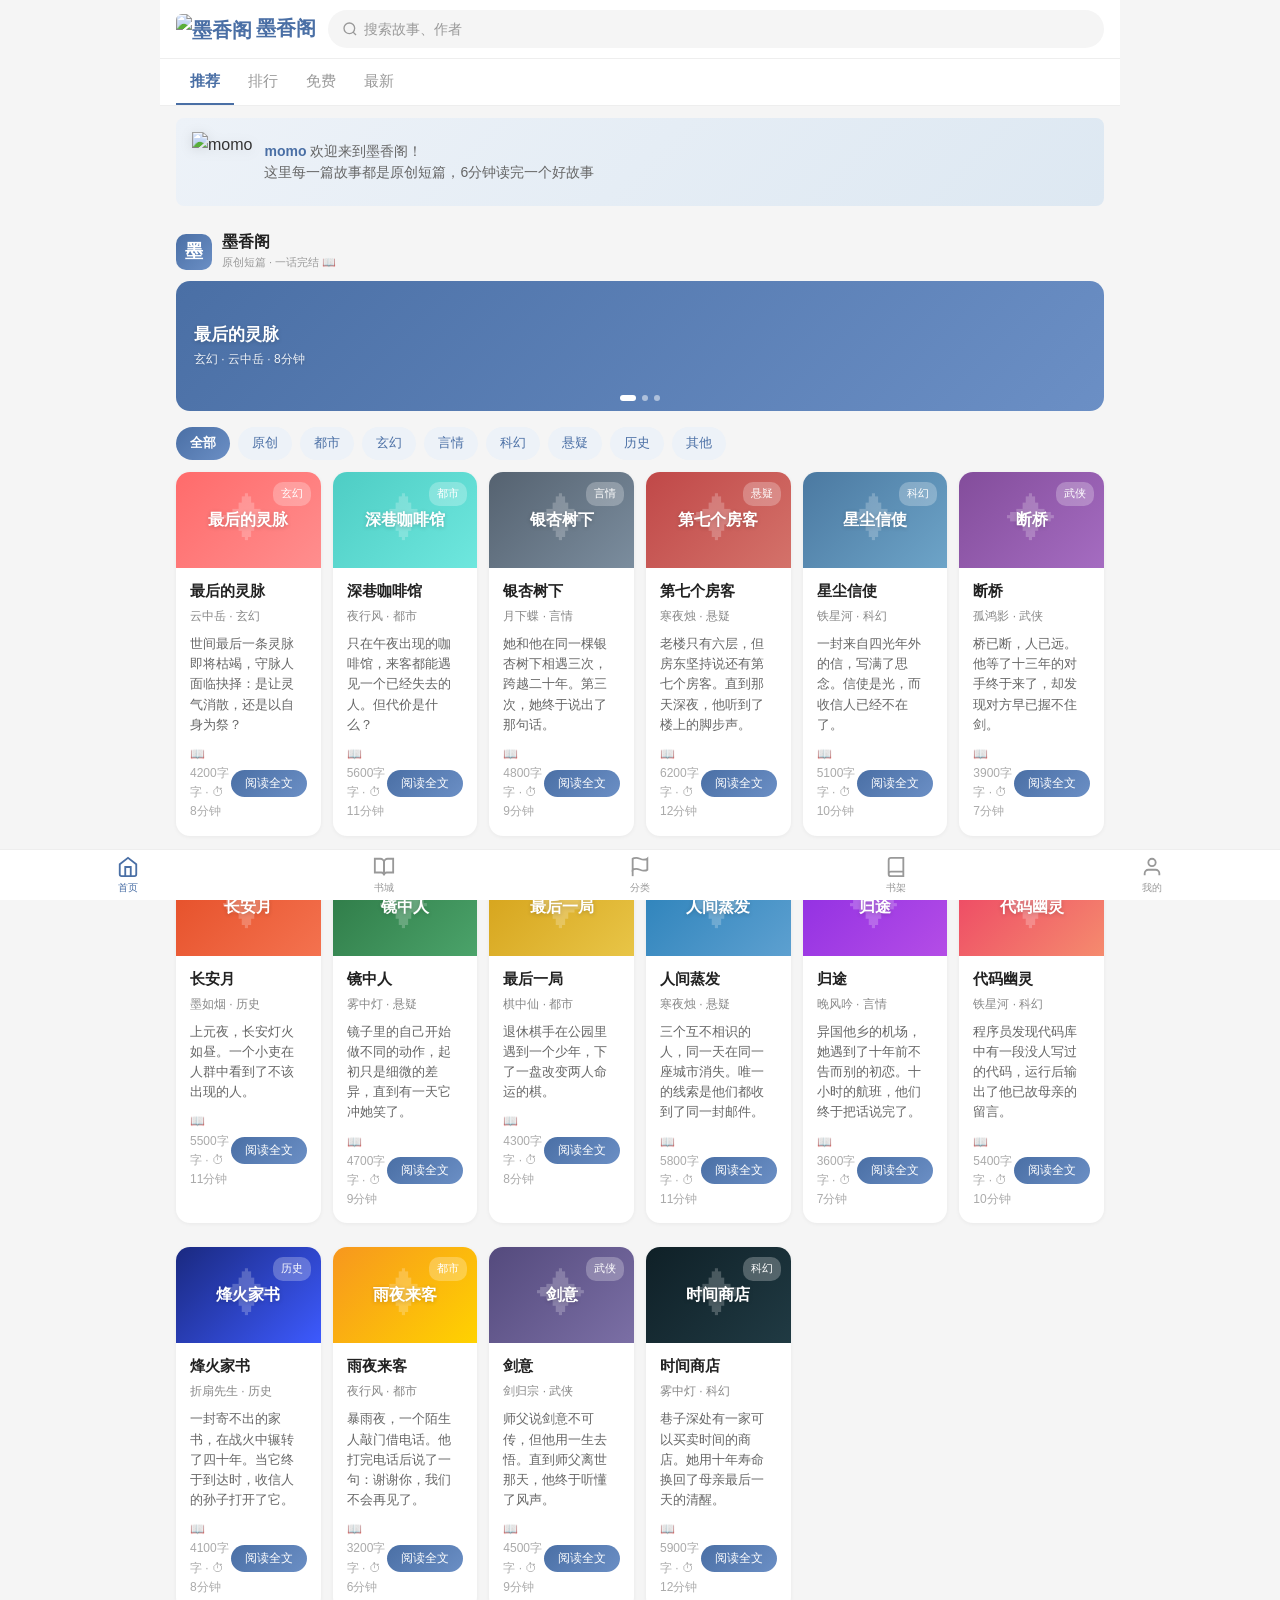
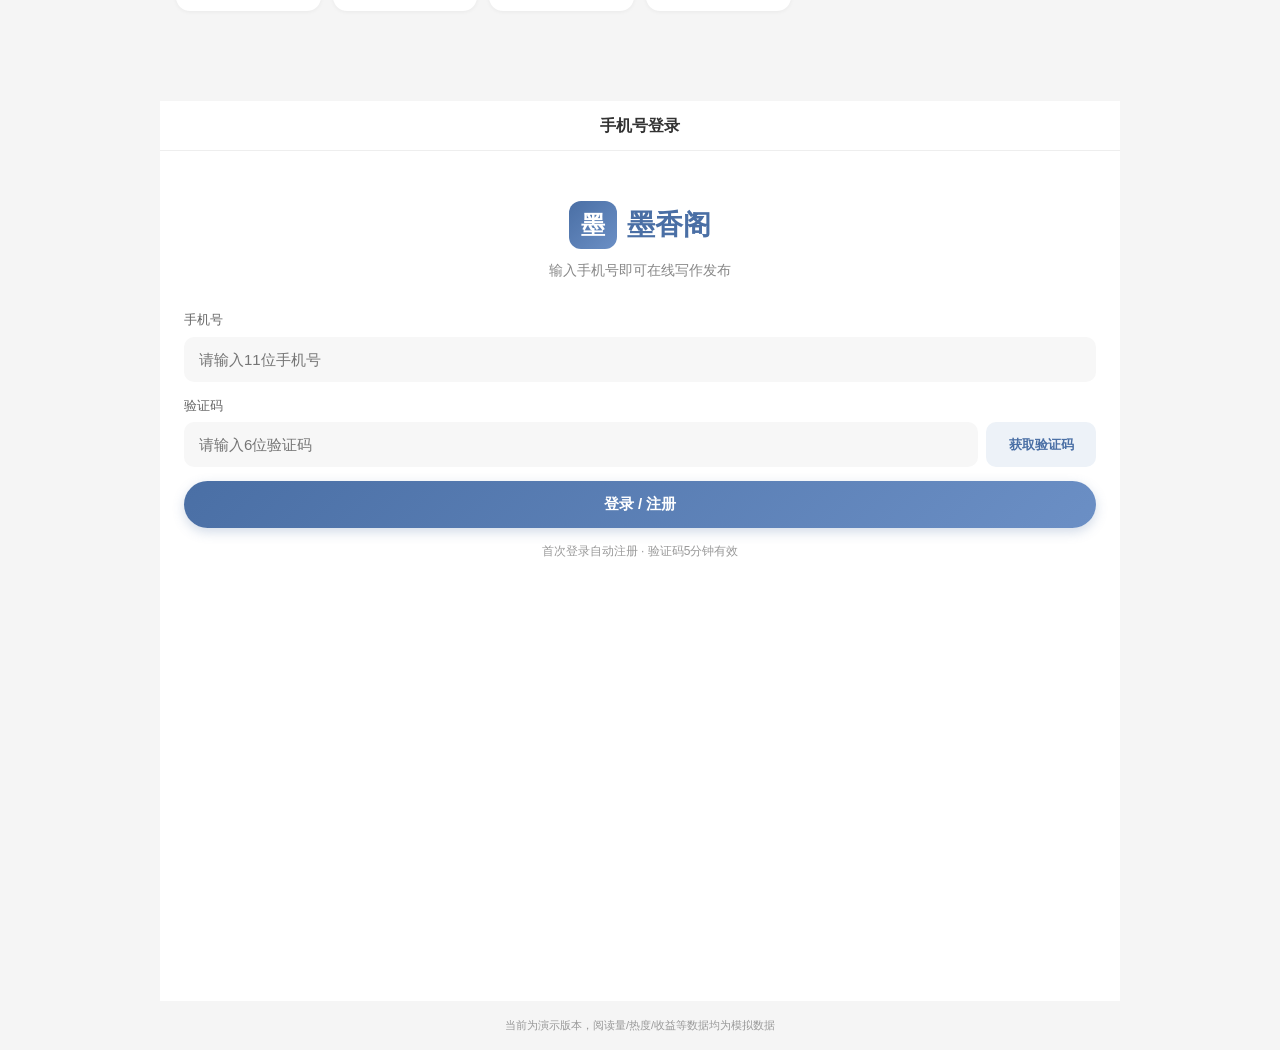
==== commit 7bf0be96: "修复：只改按钮和标题，其他所有功能保持原样" ====
--- a/index.html
+++ b/index.html
@@ -6,7 +6,7 @@
 <meta http-equiv="Pragma" content="no-cache">
 <meta http-equiv="Expires" content="0">
 <meta name="viewport" content="width=device-width, initial-scale=1.0, maximum-scale=5.0">
-<title>墨香阁 - 原创短篇 · 一话完结 📖</title>
+<title>墨香阁 - 小说书评导航 · 发现好书 📖</title>
 <style>
 :root{--primary:#4A6FA5;--primary-light:#6B8FC5;--primary-dark:#3A5A8A;--bg:#F5F5F5;--white:#FFF;--text:#333;--text2:#666;--text3:#999;--border:#EEE;--divider:#F0F0F0;--radius:8px;--danger:#FF6B6B;--success:#4ECDC4}
 *{margin:0;padding:0;box-sizing:border-box}
@@ -1450,12 +1450,7 @@
   var bannerNovels=[NOVELS[0],NOVELS[3],NOVELS[15]].filter(Boolean);
   var bannerColors=['linear-gradient(135deg,#4A6FA5,#6B8FC5)','linear-gradient(135deg,#C04848,#D4726A)','linear-gradient(135deg,#834D9B,#A56CC1)'];
   c.innerHTML='<div style="padding:14px 16px 4px">'+
-    '<div style="display:flex;align-items:center;gap:10px;margin-bottom:10px"><div style="width:36px;height:36px;background:linear-gradient(135deg,#4A6FA5,#6B8FC5);border-radius:10px;display:flex;align-items:center;justify-content:center;color:#fff;font-size:18px;font-weight:700">墨</div><div><div style="font-size:16px;font-weight:700;color:#222;line-height:1.2">墨香阁</div><div style="font-size:11px;color:#999;margin-top:2px">小说书评导航站 · 发现好书，分享真实阅读体验</div></div></div>'+
-    '<div class="section"><div class="section-header"><span style="font-weight:600;font-size:15px">🔥 书友推荐</span></div><div class="novel-list-v">'+
-    '<div class="novel-item" onclick="alert(\'📖 《窥孔》- 书友1234\\n\\n💬 完整书评：\\n强烈推荐！这是我最近看过最吓人的悬疑短篇小说！\\n\\n那个猫眼的设定真的绝了，越往后看越毛骨悚然，最后反转直接起鸡皮疙瘩！\\n\\n5000字一口气看完，全程无尿点，喜欢悬疑的一定要看！\')"><div class="cover-placeholder" style="background:#FF6B6B"><div style="font-size:28px;opacity:0.3;margin-bottom:4px">◈</div><div style="font-size:14px;font-weight:700;line-height:1.3">窥孔</div><div style="font-size:10px;opacity:0.7;margin-top:3px">悬疑</div></div><div class="novel-info"><h4>《窥孔》</h4><div class="novel-meta"><span class="novel-tag">悬疑</span><span>书友1234</span></div><p class="novel-desc">强烈推荐！最吓人的悬疑短篇小说！猫眼设定绝了，最后反转起鸡皮疙瘩！5000字全程无尿点！</p><div class="novel-stats"><span>🔥 8562</span><span>⭐ 4.9</span><button onclick="event.stopPropagation();window.open(\'https://fanqienovel.com/\',\'_blank\')" style="background:linear-gradient(135deg,#FF4757,#FF6B7A);color:#fff;border:none;border-radius:16px;padding:5px 14px;font-size:12px;font-weight:500;cursor:pointer;flex-shrink:0">🍅 去阅读</button></div></div></div>'+
-    '<div class="novel-item" onclick="alert(\'📖 《道诡异仙》- 书友5678\\n\\n💬 完整书评：\\n神作不解释！看了三遍还在回味！\\n\\n坐忘道yyds！李火旺这个人物塑造得太成功了，亦真亦幻的写法让人欲罢不能。\\n\\n没看过的赶紧去番茄看，绝对不亏！\')"><div class="cover-placeholder" style="background:#4ECDC4"><div style="font-size:28px;opacity:0.3;margin-bottom:4px">✦</div><div style="font-size:14px;font-weight:700;line-height:1.3">道诡异仙</div><div style="font-size:10px;opacity:0.7;margin-top:3px">玄幻</div></div><div class="novel-info"><h4>《道诡异仙》</h4><div class="novel-meta"><span class="novel-tag">玄幻</span><span>书友5678</span></div><p class="novel-desc">神作不解释！坐忘道yyds！李火旺人物塑造太成功，亦真亦幻欲罢不能！番茄必看！</p><div class="novel-stats"><span>🔥 12450</span><span>⭐ 5.0</span><button onclick="event.stopPropagation();window.open(\'https://fanqienovel.com/\',\'_blank\')" style="background:linear-gradient(135deg,#FF4757,#FF6B7A);color:#fff;border:none;border-radius:16px;padding:5px 14px;font-size:12px;font-weight:500;cursor:pointer;flex-shrink:0">🍅 去阅读</button></div></div></div>'+
-    '<div class="novel-item" onclick="alert(\'📖 《我在精神病院学斩神》- 书友9012\\n\\n💬 完整书评：\\n前期封神！前面几十章看得我热血沸腾！\\n\\n"前方华夏，神明禁行"这句话直接泪目。番茄爆款不是没有道理的，强烈推荐给喜欢都市异能的朋友！\')"><div class="cover-placeholder" style="background:#45B7D1"><div style="font-size:28px;opacity:0.3;margin-bottom:4px">✧</div><div style="font-size:14px;font-weight:700;line-height:1.3">斩神</div><div style="font-size:10px;opacity:0.7;margin-top:3px">都市</div></div><div class="novel-info"><h4>《我在精神病院学斩神》</h4><div class="novel-meta"><span class="novel-tag">都市</span><span>书友9012</span></div><p class="novel-desc">前期封神！"前方华夏，神明禁行"直接泪目！番茄爆款，强烈推荐都市异能爱好者！</p><div class="novel-stats"><span>🔥 15680</span><span>⭐ 4.8</span><button onclick="event.stopPropagation();window.open(\'https://fanqienovel.com/\',\'_blank\')" style="background:linear-gradient(135deg,#FF4757,#FF6B7A);color:#fff;border:none;border-radius:16px;padding:5px 14px;font-size:12px;font-weight:500;cursor:pointer;flex-shrink:0">🍅 去阅读</button></div></div></div>'+
-    '</div></div>'+
+    '<div style="display:flex;align-items:center;gap:10px;margin-bottom:10px"><div style="width:36px;height:36px;background:linear-gradient(135deg,#4A6FA5,#6B8FC5);border-radius:10px;display:flex;align-items:center;justify-content:center;color:#fff;font-size:18px;font-weight:700">墨</div><div><div style="font-size:16px;font-weight:700;color:#222;line-height:1.2">墨香阁</div><div style="font-size:11px;color:#999;margin-top:2px">原创短篇 · 一话完结 📖</div></div></div>'+
     '<div id="banner-wrap" style="border-radius:14px;overflow:hidden;height:130px;position:relative;margin-bottom:14px">'+
       bannerNovels.map(function(n,i){return '<div class="banner-slide '+(i===0?'active':'')+'" onclick="openDetail('+n.id+')" style="width:100%;height:100%;position:absolute;top:0;left:0;opacity:'+(i===0?1:0)+';transition:opacity .6s;display:flex;background:'+bannerColors[i%bannerColors.length]+'"><div style="position:relative;z-index:1;padding:18px;display:flex;flex-direction:column;justify-content:center;color:#fff;width:100%"><div style="font-size:17px;font-weight:700;margin-bottom:4px;text-shadow:0 1px 4px rgba(0,0,0,.2);line-height:1.3">'+n.title+'</div><div style="font-size:12px;opacity:.9;text-shadow:0 1px 4px rgba(0,0,0,.2)">'+(n.cat||'原创')+' · '+n.author+' · '+(n.readTime||(n.words?Math.ceil(n.words/300)+'分钟':'1分钟'))+'</div></div></div>';}).join('')+
     '<div style="position:absolute;bottom:10px;left:50%;transform:translateX(-50%);display:flex;gap:6px;z-index:2">'+bannerNovels.map(function(_,i){return '<div style="width:'+(i===0?16:6)+'px;height:6px;border-radius:3px;background:'+(i===0?'#fff':'rgba(255,255,255,0.5)')+'"></div>';}).join('')+'</div>'+
@@ -1631,7 +1626,7 @@
       '</div>'+
       '<div class="detail-actions" style="display:flex;gap:10px;margin-top:14px;margin-bottom:4px">'+
         '<button onclick="toggleShelf(\''+n.id+'\')" style="flex:0 0 44px;padding:12px;background:#f5f5f5;border-radius:12px;font-size:18px;cursor:pointer;border:none">'+(isS?'📚':'☆')+'</button>'+
-        '<button onclick="openReader(\''+n.id+'\')" style="flex:1;padding:13px;background:linear-gradient(135deg,#4A6FA5,#6B8FC5);color:#fff;border:none;border-radius:22px;font-size:15px;font-weight:600;cursor:pointer;box-shadow:0 4px 10px rgba(74,111,165,0.25)">开始阅读</button>'+
+        '<button onclick="window.open(\'https://fanqienovel.com/\',\'_blank\')" style="flex:1;padding:13px;background:linear-gradient(135deg,#FF4757,#FF6B7A);color:#fff;border:none;border-radius:22px;font-size:15px;font-weight:600;cursor:pointer;box-shadow:0 4px 10px rgba(255,71,87,0.25)">🍅 去番茄阅读</button>'+
       '</div>'+
     '</div>'+
     '<div style="background:#fff;padding:6px 16px 16px;margin-top:6px">'+
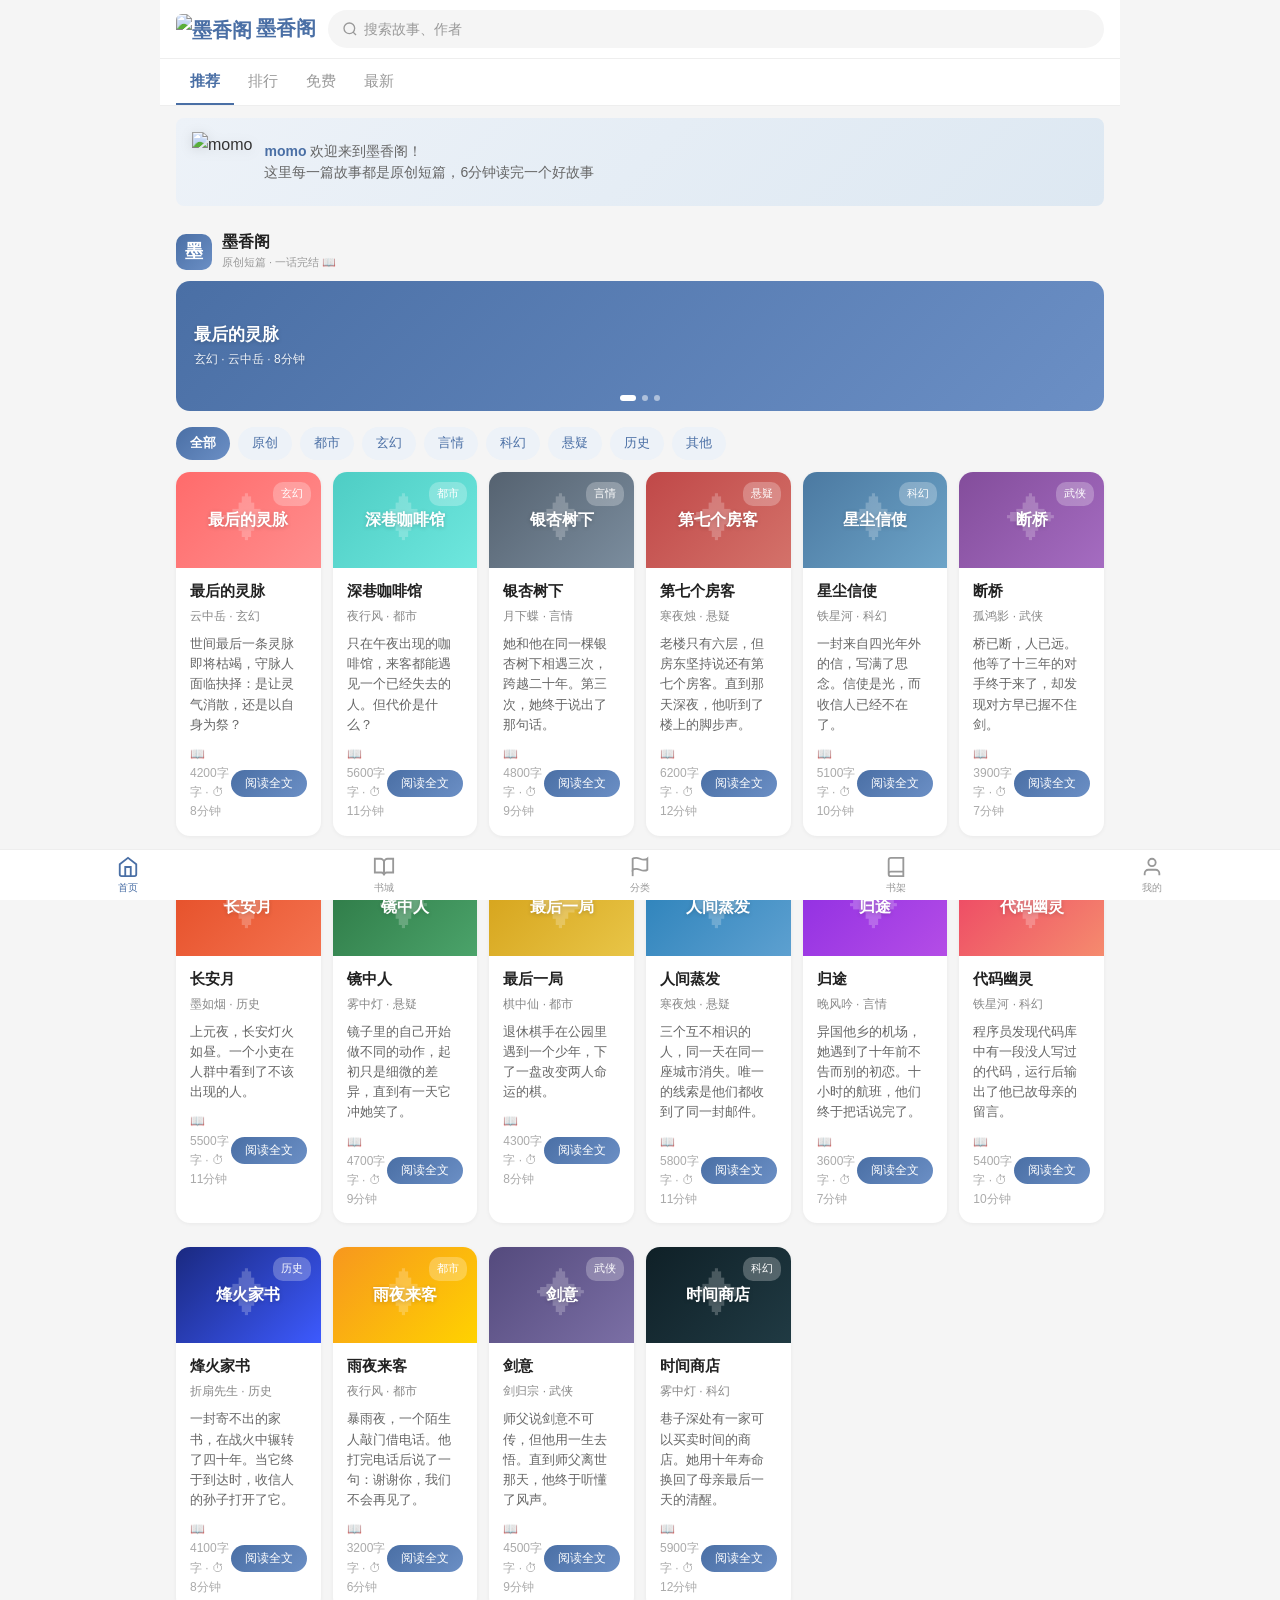
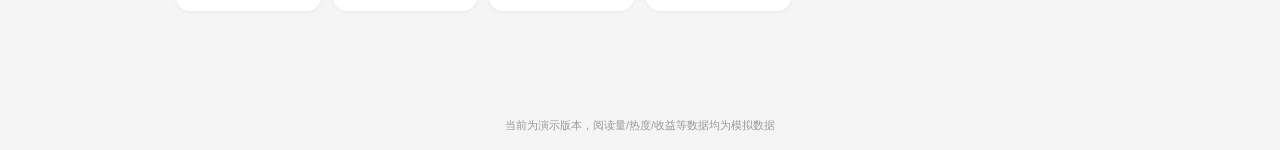
==== commit 748ec5f6: "修复：登录页默认隐藏，不挡住其他内容" ====
--- a/index.html
+++ b/index.html
@@ -561,7 +561,7 @@
   <div id="shelf-content"></div>
 </div>
 
-<div class="page login-page" id="page-login"></div>
+<div class="page login-page" id="page-login" style="display:none"></div>
 
 <div class="page search-page" id="page-search">
   <div class="search-bar">
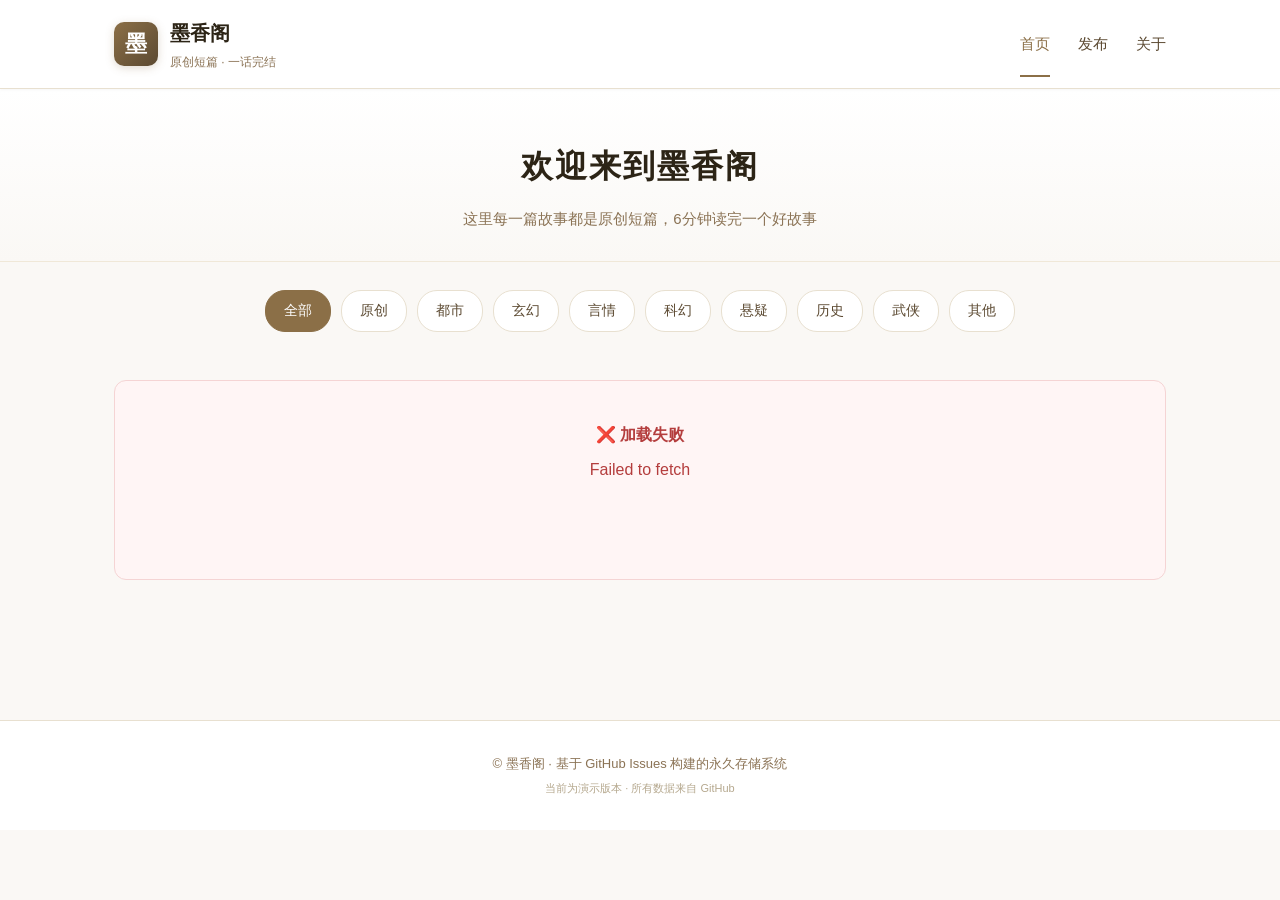
==== commit 2950f3cf: "feat: 初始化墨香阁小说网站 - GitHub Issues 驱动" ====
--- a/index.html
+++ b/index.html
@@ -1,2292 +1,88 @@
 <!DOCTYPE html>
 <html lang="zh-CN">
 <head>
-<meta charset="UTF-8">
-<meta http-equiv="Cache-Control" content="no-cache, no-store, must-revalidate">
-<meta http-equiv="Pragma" content="no-cache">
-<meta http-equiv="Expires" content="0">
-<meta name="viewport" content="width=device-width, initial-scale=1.0, maximum-scale=5.0">
-<title>墨香阁 - 小说书评导航 · 发现好书 📖</title>
-<style>
-:root{--primary:#4A6FA5;--primary-light:#6B8FC5;--primary-dark:#3A5A8A;--bg:#F5F5F5;--white:#FFF;--text:#333;--text2:#666;--text3:#999;--border:#EEE;--divider:#F0F0F0;--radius:8px;--danger:#FF6B6B;--success:#4ECDC4}
-*{margin:0;padding:0;box-sizing:border-box}
-body{font-family:-apple-system,BlinkMacSystemFont,"PingFang SC","Hiragino Sans GB","Microsoft YaHei",sans-serif;background:var(--bg);color:var(--text);line-height:1.6;-webkit-font-smoothing:antialiased}
-a{text-decoration:none;color:inherit}
-button{border:none;background:none;cursor:pointer;font-family:inherit;font-size:inherit}
-input{border:none;outline:none;font-family:inherit}
-ul{list-style:none}
-
-#app{max-width:480px;margin:0 auto;min-height:100vh;background:var(--bg);position:relative}
-@media(min-width:768px){#app{max-width:720px}}
-@media(min-width:1024px){#app{max-width:960px}}
-@media(min-width:1400px){#app{max-width:1200px}}
-.page{display:none;padding-bottom:64px}.page.active{display:block}
-
-.top-bar{position:sticky;top:0;z-index:100;background:var(--white);padding:10px 16px;display:flex;align-items:center;gap:12px;border-bottom:1px solid var(--border)}
-.top-bar .logo{font-size:20px;font-weight:700;color:var(--primary);white-space:nowrap}
-.top-bar .search-trigger{flex:1;background:var(--bg);border-radius:20px;padding:8px 14px;display:flex;align-items:center;gap:6px;color:var(--text3);font-size:14px}
-.top-bar .search-trigger svg{width:16px;height:16px}
-
-.tabs{display:flex;background:var(--white);border-bottom:1px solid var(--border);padding:0 16px;overflow-x:auto;-webkit-overflow-scrolling:touch}.tabs::-webkit-scrollbar{display:none}
-.tab{padding:10px 14px;font-size:15px;color:var(--text3);white-space:nowrap;position:relative;border-bottom:2px solid transparent}
-.tab.active{color:var(--primary);font-weight:600;border-bottom-color:var(--primary)}
-
-.bottom-nav{position:fixed;bottom:0;left:50%;transform:translateX(-50%);width:100%;max-width:100%;background:var(--white);border-top:1px solid var(--border);display:flex;z-index:100;padding-bottom:env(safe-area-inset-bottom)}
-.nav-item{flex:1;display:flex;flex-direction:column;align-items:center;padding:6px 0 4px;color:var(--text3);font-size:10px;gap:2px}.nav-item.active{color:var(--primary)}.nav-item svg{width:22px;height:22px}
-
-.section{padding:14px 16px 0}
-.section-header{display:flex;justify-content:space-between;align-items:center;margin-bottom:10px}
-.section-title{font-size:17px;font-weight:700}
-.section-more{font-size:13px;color:var(--text3)}
-
-.banner-wrap{margin:12px 16px;border-radius:var(--radius);overflow:hidden;height:150px;position:relative}
-.banner-slide{width:100%;height:100%;position:absolute;top:0;left:0;opacity:0;transition:opacity .6s;display:flex}.banner-slide.active{opacity:1}
-.banner-bg{position:absolute;inset:0}
-.banner-info{position:relative;z-index:1;padding:20px;display:flex;flex-direction:column;justify-content:center;color:#fff;width:100%}
-.banner-info h3{font-size:20px;margin-bottom:4px;text-shadow:0 1px 4px rgba(0,0,0,.3)}
-.banner-info p{font-size:13px;opacity:.9;text-shadow:0 1px 4px rgba(0,0,0,.3)}
-.banner-dots{position:absolute;bottom:10px;left:50%;transform:translateX(-50%);display:flex;gap:6px}
-.banner-dot{width:6px;height:6px;border-radius:3px;background:rgba(255,255,255,.5)}.banner-dot.active{background:#fff;width:16px}
-
-.novel-grid{display:grid;grid-template-columns:repeat(3,1fr);gap:12px}
-.novel-card{cursor:pointer}
-.novel-cover{width:100%;aspect-ratio:3/4;border-radius:6px;overflow:hidden;position:relative}
-.novel-cover .cover-placeholder{width:100%;height:100%;display:flex;align-items:center;justify-content:center;font-size:14px;font-weight:600;color:#fff;text-align:center;padding:8px;line-height:1.3}
-.novel-tag{position:absolute;top:4px;left:4px;background:var(--primary);color:#fff;font-size:10px;padding:1px 5px;border-radius:3px}
-.novel-title{font-size:13px;margin-top:6px;overflow:hidden;text-overflow:ellipsis;white-space:nowrap}
-.novel-meta{font-size:11px;color:var(--text3);margin-top:2px}
-
-.novel-list-h{display:flex;gap:14px;overflow-x:auto;padding-bottom:6px;-webkit-overflow-scrolling:touch}.novel-list-h::-webkit-scrollbar{display:none}
-.novel-list-h .novel-card{min-width:90px;max-width:90px}
-
-.novel-list-v{display:flex;flex-direction:column;gap:14px}
-.novel-item{display:flex;gap:12px;cursor:pointer}
-.novel-item .novel-cover{width:80px;min-width:80px;aspect-ratio:3/4;border-radius:6px;overflow:hidden}
-.novel-item .novel-info{flex:1;display:flex;flex-direction:column;justify-content:space-between;padding:2px 0}
-.novel-item .novel-title{font-size:15px;font-weight:600}
-.novel-item .novel-desc{font-size:13px;color:var(--text2);overflow:hidden;text-overflow:ellipsis;display:-webkit-box;-webkit-line-clamp:2;-webkit-box-orient:vertical}
-.novel-item .novel-tags{display:flex;gap:6px;flex-wrap:wrap}
-.novel-item .novel-tags span{font-size:11px;color:var(--primary);background:#EDF2F8;padding:1px 6px;border-radius:3px}
-.novel-item .novel-stats{font-size:12px;color:var(--text3);display:flex;gap:10px}
-
-.rank-list{background:var(--white);border-radius:var(--radius);padding:0 16px}
-.rank-item{display:flex;align-items:center;gap:12px;padding:14px 0;border-bottom:1px solid var(--divider);cursor:pointer}.rank-item:last-child{border-bottom:none}
-.rank-num{width:24px;font-size:18px;font-weight:700;text-align:center}.rank-num.top3{color:var(--primary)}
-.rank-info{flex:1}.rank-title{font-size:15px;font-weight:600}.rank-author{font-size:12px;color:var(--text3)}
-.rank-heat{font-size:12px;color:var(--primary);font-weight:600}
-
-.search-page .search-bar{display:flex;gap:8px;padding:12px 16px;background:var(--white);border-bottom:1px solid var(--border)}
-.search-page .search-input{flex:1;background:var(--bg);border-radius:20px;padding:8px 14px;font-size:14px}
-.search-page .search-btn{background:var(--primary);color:#fff;border-radius:20px;padding:8px 16px;font-size:14px}
-.search-page .cancel-btn{color:var(--text2);font-size:14px;padding:8px 4px}
-.hot-search{padding:16px}.hot-search h3{font-size:16px;font-weight:700;margin-bottom:12px}
-.hot-tags{display:flex;flex-wrap:wrap;gap:8px}.hot-tags span{background:var(--white);padding:6px 14px;border-radius:16px;font-size:13px;color:var(--text2)}
-.search-results{padding:0 16px}
-.search-filter{display:flex;gap:8px;padding:8px 16px;background:var(--white);border-bottom:1px solid var(--border);overflow-x:auto;-webkit-overflow-scrolling:touch}.search-filter::-webkit-scrollbar{display:none}
-.search-filter span{padding:4px 12px;border-radius:12px;font-size:13px;background:var(--bg);color:var(--text2);white-space:nowrap}.search-filter span.active{background:var(--primary);color:#fff}
-
-.detail-page .detail-header{background:var(--white);padding:16px}
-.detail-top{display:flex;gap:14px}
-.detail-cover{width:110px;min-width:110px;aspect-ratio:3/4;border-radius:8px;overflow:hidden}
-.detail-meta{flex:1;display:flex;flex-direction:column;justify-content:space-between}
-.detail-meta h1{font-size:20px;font-weight:700;line-height:1.3}
-.detail-meta .author{font-size:14px;color:var(--text2)}
-.detail-meta .status{font-size:13px;color:var(--text3)}
-.detail-stats-row{display:flex;gap:16px;margin-top:8px}
-.detail-stat{text-align:center}.detail-stat .num{font-size:16px;font-weight:700;color:var(--primary)}.detail-stat .label{font-size:11px;color:var(--text3)}
-.detail-actions{display:flex;gap:10px;margin-top:12px}
-.detail-actions .btn{flex:1;padding:10px;border-radius:22px;font-size:15px;font-weight:600;text-align:center}
-.btn-primary{background:var(--primary);color:#fff}
-.btn-outline{border:1.5px solid var(--primary);color:var(--primary)}
-.btn-added{background:#EDF2F8;color:var(--primary);border:1.5px solid var(--primary)}
-.detail-desc{padding:14px 16px;background:var(--white);margin-top:10px}
-.detail-desc h3{font-size:15px;font-weight:600;margin-bottom:8px}
-.detail-desc p{font-size:14px;color:var(--text2);line-height:1.7}
-
-.reader-page{background:#F5ECD7;min-height:100vh;padding-bottom:60px;padding-bottom:calc(60px + env(safe-area-inset-bottom))}
-.reader-page.theme-dark{background:#1A1A1A;color:#B0B0B0}
-.reader-page.theme-green{background:#CCE8CF;color:#333}
-.reader-page.theme-white{background:#fff;color:#333}
-.reader-top{position:sticky;top:0;z-index:50;padding:10px 16px;display:flex;align-items:center;justify-content:space-between;font-size:14px;background:inherit;border-bottom:1px solid rgba(0,0,0,.05)}
-.reader-title{text-align:center;font-size:14px;font-weight:600;max-width:60%;overflow:hidden;text-overflow:ellipsis;white-space:nowrap}
-.reader-content{padding:20px;font-size:18px;line-height:1.8}
-.reader-content p{text-indent:2em;margin-bottom:12px;position:relative}
-.reader-footer{position:fixed;bottom:0;left:50%;transform:translateX(-50%);width:100%;max-width:100%;background:inherit;border-top:1px solid rgba(0,0,0,.05);display:flex;justify-content:center;gap:30px;padding:10px 24px;padding-bottom:calc(10px + env(safe-area-inset-bottom));z-index:50}
-.reader-footer button{font-size:14px;color:var(--text2);padding:6px 12px}
-
-.reader-settings{position:fixed;bottom:0;left:50%;transform:translateX(-50%);width:100%;max-width:480px;background:var(--white);border-radius:16px 16px 0 0;padding:20px 24px 30px;z-index:200;display:none;box-shadow:0 -4px 20px rgba(0,0,0,.1)}.reader-settings.show{display:block}
-.setting-row{display:flex;align-items:center;justify-content:space-between;margin-bottom:16px}
-.setting-row label{font-size:14px;color:var(--text)}
-.setting-row .btns{display:flex;gap:8px}
-.setting-row .btns button{width:36px;height:36px;border-radius:50%;background:var(--bg);font-size:16px;display:flex;align-items:center;justify-content:center}
-.theme-options{display:flex;gap:10px}
-.theme-option{width:50px;height:50px;border-radius:8px;cursor:pointer;border:2px solid transparent;display:flex;align-items:center;justify-content:center;font-size:12px}.theme-option.active{border-color:var(--primary)}
-.theme-option.t-sepia{background:#F5ECD7;color:#333}.theme-option.t-dark{background:#1A1A1A;color:#B0B0B0}.theme-option.t-green{background:#CCE8CF;color:#333}.theme-option.t-white{background:#fff;color:#333;border:2px solid #ddd}
-.font-size-display{font-size:14px;min-width:40px;text-align:center}
-
-.bookshelf-page .shelf-header{background:var(--white);padding:16px;display:flex;justify-content:space-between;align-items:center}
-.bookshelf-page .shelf-header h2{font-size:20px;font-weight:700}
-.shelf-grid{padding:12px 16px;display:grid;grid-template-columns:repeat(3,1fr);gap:14px}
-.shelf-item{cursor:pointer}.shelf-item .novel-cover{position:relative}
-.shelf-item .novel-title{font-size:13px;margin-top:6px;overflow:hidden;text-overflow:ellipsis;white-space:nowrap}
-.shelf-item .last-read{font-size:11px;color:var(--text3);margin-top:2px}
-.empty-shelf{text-align:center;padding:80px 40px;color:var(--text3)}
-.empty-shelf svg{width:60px;height:60px;margin:0 auto 16px}
-.empty-shelf p{font-size:15px;margin-bottom:16px}
-.empty-shelf button{background:var(--primary);color:#fff;padding:10px 28px;border-radius:22px;font-size:15px}
-
-.shelf-group{background:var(--white);border-radius:var(--radius);padding:12px 16px;margin:8px 16px}
-.shelf-group-header{display:flex;justify-content:space-between;align-items:center;margin-bottom:8px}
-.shelf-group-name{font-size:15px;font-weight:600}
-.shelf-group-count{font-size:12px;color:var(--text3)}
-
-.writing-page .write-header{background:var(--white);padding:12px 16px;border-bottom:1px solid var(--border)}
-.writing-page .write-header h2{font-size:20px;font-weight:700}
-.writing-tips{padding:20px 16px}
-.writing-tips h3{font-size:16px;font-weight:600;margin-bottom:12px}
-.writing-tip-item{background:var(--white);border-radius:var(--radius);padding:14px 16px;margin-bottom:10px}
-.writing-tip-item h4{font-size:15px;font-weight:600;margin-bottom:4px}
-.writing-tip-item p{font-size:13px;color:var(--text2)}
-.write-entry{padding:0 16px 20px}
-.write-entry button{width:100%;padding:14px;background:var(--primary);color:#fff;border-radius:22px;font-size:16px;font-weight:600}
-
-.login-page{background:var(--white);min-height:100vh;display:flex;flex-direction:column}
-.login-header{padding:60px 24px 40px;text-align:center}
-.login-header .logo-big{font-size:32px;font-weight:700;color:var(--primary);display:flex;align-items:center;gap:8px;justify-content:center}.login-header .logo-big img{height:40px;width:40px;border-radius:10px}
-.login-header p{color:var(--text3);font-size:14px;margin-top:6px}
-.login-form{padding:0 24px}
-.login-form .input-group{margin-bottom:16px}
-.login-form .input-group label{font-size:13px;color:var(--text2);margin-bottom:4px;display:block}
-.login-form .input-group input{width:100%;padding:12px 14px;background:var(--bg);border-radius:10px;font-size:15px}
-.login-form .login-btn{width:100%;padding:14px;background:var(--primary);color:#fff;border-radius:22px;font-size:16px;font-weight:600;margin-top:8px}
-.login-form .sms-btn{padding:12px 16px;background:#f5f5f5;color:var(--primary);border-radius:10px;font-size:13px;font-weight:600;white-space:nowrap;min-width:110px}
-.login-form .sms-btn:disabled{background:#e8e8e8;color:#999;cursor:not-allowed}
-.login-form .switch-link{text-align:center;margin-top:16px;font-size:14px;color:var(--primary)}
-.profile-header{padding:30px 20px 20px;text-align:center;background:linear-gradient(135deg,var(--primary),var(--primary-light));color:#fff}
-.profile-avatar{width:64px;height:64px;border-radius:50%;background:rgba(255,255,255,0.25);margin:0 auto 10px;display:flex;align-items:center;justify-content:center;font-size:28px;font-weight:700;overflow:hidden}
-.profile-avatar img{width:100%;height:100%;object-fit:cover}
-.profile-name{font-size:18px;font-weight:700}
-.profile-bio{font-size:13px;opacity:0.8;margin-top:4px}
-.profile-menu{padding:10px 0}
-.profile-item{display:flex;justify-content:space-between;align-items:center;padding:14px 20px;background:var(--white);border-bottom:1px solid var(--divider);font-size:15px;color:var(--text)}
-.profile-item:active{background:var(--bg)}
-
-.comment-item{padding:12px 0;border-bottom:1px solid var(--divider)}.comment-item:last-child{border-bottom:none}
-.comment-user{display:flex;align-items:center;gap:8px;margin-bottom:6px}
-.comment-avatar{width:32px;height:32px;border-radius:50%;display:flex;align-items:center;justify-content:center;font-size:14px;color:#fff;font-weight:600}
-.comment-name{font-size:13px;font-weight:600}.comment-time{font-size:11px;color:var(--text3)}
-.comment-text{font-size:14px;line-height:1.6;margin-left:40px}
-.comment-actions{display:flex;gap:16px;margin-left:40px;margin-top:6px}
-.comment-actions button{font-size:12px;color:var(--text3);display:flex;align-items:center;gap:4px}
-.comment-input-wrap{display:flex;gap:8px;padding:10px 0}
-.comment-input-wrap input{flex:1;background:var(--bg);border-radius:20px;padding:8px 14px;font-size:14px}
-.comment-input-wrap button{background:var(--primary);color:#fff;border-radius:20px;padding:8px 16px;font-size:14px}
-
-.ad-banner{margin:12px 16px;background:linear-gradient(135deg,#EDF2F8,#DDE8F2);border-radius:var(--radius);padding:12px 16px;display:flex;align-items:center;gap:10px}
-.ad-banner .ad-icon{font-size:24px}.ad-banner .ad-text{flex:1;font-size:13px;color:var(--text2)}.ad-banner .ad-tag{font-size:10px;color:var(--text3);background:var(--bg);padding:2px 6px;border-radius:3px}
-
-.back-btn{display:flex;align-items:center;gap:4px;font-size:14px;color:var(--text2)}
-.overlay{position:fixed;inset:0;background:rgba(0,0,0,.4);z-index:150;display:none}.overlay.show{display:block}
-.toast{position:fixed;top:50%;left:50%;transform:translate(-50%,-50%);background:rgba(0,0,0,.75);color:#fff;padding:10px 24px;border-radius:8px;font-size:14px;z-index:9999;display:none}.toast.show{display:block}
-.category-pills{display:flex;gap:8px;padding:12px 16px;overflow-x:auto;-webkit-overflow-scrolling:touch}.category-pills::-webkit-scrollbar{display:none}
-.cat-pill{padding:6px 14px;border-radius:16px;font-size:13px;background:var(--white);color:var(--text2);white-space:nowrap}.cat-pill.active{background:var(--primary);color:#fff}
-
-.one-shot{display:inline-block;font-size:10px;color:#fff;background:var(--primary);padding:0px 4px;border-radius:3px;margin-left:4px;vertical-align:middle}
-
-.creator-page{background:var(--bg)}
-.creator-header{background:var(--white);padding:16px;border-bottom:1px solid var(--border)}
-.creator-header h2{font-size:20px;font-weight:700}
-.creator-tabs{display:flex;background:var(--white);border-bottom:1px solid var(--border);padding:0 8px}
-.creator-tab{flex:1;text-align:center;padding:10px 4px;font-size:13px;color:var(--text3);border-bottom:2px solid transparent}
-.creator-tab.active{color:var(--primary);font-weight:600;border-bottom-color:var(--primary)}
-.creator-panel{padding:16px}
-.stat-grid{display:grid;grid-template-columns:repeat(2,1fr);gap:10px;margin-bottom:16px}
-.stat-card{background:var(--white);border-radius:var(--radius);padding:14px;text-align:center}
-.stat-card .num{font-size:22px;font-weight:700;color:var(--primary)}
-.stat-card .label{font-size:12px;color:var(--text3);margin-top:2px}
-.divide-banner{background:linear-gradient(135deg,#4A6FA5,#3A5A8A);color:#fff;border-radius:var(--radius);padding:16px;margin-bottom:16px;position:relative;overflow:hidden}
-.divide-banner::after{content:'';position:absolute;top:-20px;right:-20px;width:80px;height:80px;background:rgba(255,255,255,0.1);border-radius:50%}
-.divide-banner h3{font-size:17px;margin-bottom:8px}
-.divide-banner .ratio{font-size:28px;font-weight:700}
-.divide-banner .ratio small{font-size:14px;font-weight:400;opacity:.8}
-.divide-banner .vs{font-size:11px;opacity:.7;margin-top:6px}
-.copyright-notice{background:var(--white);border-radius:var(--radius);padding:14px;margin-bottom:12px;display:flex;gap:10px;align-items:flex-start}
-.copyright-notice .icon{font-size:24px}
-.copyright-notice h4{font-size:14px;font-weight:600}
-.copyright-notice p{font-size:12px;color:var(--text2);margin-top:2px}
-.my-work-item{background:var(--white);border-radius:var(--radius);padding:14px;margin-bottom:10px}
-.my-work-item .title{font-size:15px;font-weight:600}
-.my-work-item .meta{font-size:12px;color:var(--text3);margin-top:4px;display:flex;gap:12px}
-.my-work-item .income{font-size:14px;color:var(--primary);font-weight:600;margin-top:4px}
-.income-summary{background:var(--white);border-radius:var(--radius);padding:16px;margin-bottom:12px;text-align:center}
-.income-summary .total{font-size:28px;font-weight:700;color:var(--primary)}
-.income-summary .sub{font-size:12px;color:var(--text3);margin-top:4px}
-.income-row{display:flex;justify-content:space-between;font-size:12px;color:var(--text2);margin-top:8px;padding-top:8px;border-top:1px solid var(--divider)}
-.income-row span:last-child{color:var(--primary);font-weight:600}
-.income-detail{background:var(--white);border-radius:var(--radius);padding:14px;margin-bottom:10px}
-.income-detail h4{font-size:14px;font-weight:600;margin-bottom:10px}
-.income-item{display:flex;justify-content:space-between;padding:8px 0;border-bottom:1px solid var(--divider);font-size:13px}
-.income-item:last-child{border-bottom:none}
-.income-item .source{color:var(--text2)}
-.income-item .amount{color:var(--primary);font-weight:600}
-.ai-tool-grid{display:grid;grid-template-columns:repeat(2,1fr);gap:10px;margin-bottom:16px}
-.ai-tool-card{background:var(--white);border-radius:var(--radius);padding:14px;cursor:pointer;text-align:center}
-.ai-tool-card .emoji{font-size:28px;margin-bottom:6px}
-.ai-tool-card h4{font-size:14px;font-weight:600}
-.ai-tool-card p{font-size:11px;color:var(--text3);margin-top:2px}
-.checkin-card{background:var(--white);border-radius:var(--radius);padding:16px;margin-bottom:12px}
-.checkin-card h4{font-size:15px;font-weight:600;margin-bottom:8px}
-.checkin-calendar{display:grid;grid-template-columns:repeat(7,1fr);gap:6px;margin:10px 0}
-.checkin-day{aspect-ratio:1;border-radius:50%;display:flex;align-items:center;justify-content:center;font-size:11px;color:var(--text3);background:var(--bg)}
-.checkin-day.checked{background:var(--primary);color:#fff}
-.checkin-day.today{border:2px solid var(--primary);font-weight:600}
-.checkin-btn{width:100%;padding:10px;background:var(--primary);color:#fff;border-radius:22px;font-size:15px;font-weight:600;margin-top:10px}
-.ip-card{background:var(--white);border-radius:var(--radius);padding:16px;margin-bottom:12px}
-.ip-card h4{font-size:15px;font-weight:600;margin-bottom:10px}
-.ip-path{display:flex;align-items:center;gap:6px;flex-wrap:wrap;font-size:13px;margin-bottom:10px}
-.ip-path .step{background:var(--primary);color:#fff;padding:4px 10px;border-radius:12px;font-size:12px}
-.ip-path .arrow{color:var(--text3)}
-.ip-card .ratio-highlight{font-size:18px;font-weight:700;color:var(--primary)}
-.reward-btn{display:flex;align-items:center;justify-content:center;gap:6px;padding:12px 20px;background:linear-gradient(135deg,#FF6B6B,#FF8E53);color:#fff;border-radius:22px;font-size:15px;font-weight:600;margin:16px auto;max-width:280px;cursor:pointer}
-.reward-panel{background:var(--white);border-radius:16px 16px 0 0;padding:20px 16px 30px;position:fixed;bottom:0;left:50%;transform:translateX(-50%);width:100%;max-width:480px;z-index:200;display:none;box-shadow:0 -4px 20px rgba(0,0,0,.1)}
-.reward-panel.show{display:block}
-.reward-panel h3{text-align:center;font-size:16px;font-weight:600;margin-bottom:16px}
-.reward-amounts{display:flex;justify-content:center;gap:10px;margin-bottom:16px}
-.reward-amount{padding:10px 20px;border-radius:22px;border:2px solid var(--border);font-size:15px;font-weight:600;cursor:pointer}
-.reward-amount.active{border-color:var(--primary);color:var(--primary);background:#EDF2F8}
-.reward-note{text-align:center;font-size:12px;color:var(--primary);margin-bottom:12px}
-.reward-confirm{width:100%;padding:12px;background:var(--primary);color:#fff;border-radius:22px;font-size:16px;font-weight:600}
-.author-tag{display:inline-block;font-size:10px;color:#fff;background:var(--primary);padding:0 4px;border-radius:2px;margin-left:4px}
-.contact-author{display:flex;align-items:center;gap:4px;font-size:13px;color:var(--primary);cursor:pointer;margin-top:8px}
-.featured-banner{margin:12px 16px;background:linear-gradient(135deg,#4A6FA5,#6B8FC5);border-radius:var(--radius);padding:14px 16px;color:#fff}
-.featured-banner h3{font-size:16px;font-weight:700;margin-bottom:4px}
-.featured-banner p{font-size:12px;opacity:.85}
-
-.ai-badge{display:inline-block;background:linear-gradient(135deg,#667eea,#764ba2);color:#fff;font-size:10px;padding:2px 6px;border-radius:3px;margin-left:4px;vertical-align:middle;font-weight:600;letter-spacing:0.5px}
-.ai-badge-lg{display:inline-block;background:linear-gradient(135deg,#667eea,#764ba2);color:#fff;font-size:12px;padding:4px 10px;border-radius:6px;font-weight:600}
-.ai-notice{background:#F0EBFF;border-left:3px solid #764ba2;padding:12px 16px;margin:10px 0;border-radius:0 8px 8px 0;font-size:13px;color:#555;line-height:1.6}
-.ai-notice strong{color:#764ba2}
-.demo-watermark{position:relative}
-.demo-watermark::after{content:'演示数据';position:absolute;top:2px;right:2px;background:rgba(255,152,0,0.15);color:#E65100;font-size:9px;padding:1px 5px;border-radius:3px;font-weight:600}
-.demo-tag{display:inline-block;background:#FFF3E0;color:#E65100;font-size:10px;padding:1px 6px;border-radius:3px;margin-left:4px;vertical-align:middle;font-weight:600}
-.reply-wrap{margin-top:6px;padding-left:24px;border-left:2px solid var(--border)}
-.reply-item{margin-top:6px;padding:4px 0;font-size:13px}
-.reply-item .reply-user{font-size:12px;color:var(--primary);font-weight:600}
-.reply-item .reply-text{font-size:13px;color:var(--text2);margin-top:2px}
-.reply-input-row{display:flex;gap:6px;margin-top:8px;padding-left:24px}
-.reply-input-row input{flex:1;background:var(--bg);border-radius:16px;padding:6px 12px;font-size:13px;border:none;outline:none}
-.reply-input-row button{background:var(--primary);color:#fff;border-radius:16px;padding:6px 14px;font-size:13px;border:none;cursor:pointer}
-.logged-in-card{background:var(--white);padding:24px 16px;text-align:center;border-radius:var(--radius);margin:16px}
-.logged-in-avatar{width:64px;height:64px;border-radius:50%;background:linear-gradient(135deg,var(--primary),var(--primary-light));color:#fff;display:flex;align-items:center;justify-content:center;font-size:28px;margin:0 auto 12px;font-weight:700}
-.logged-in-name{font-size:18px;font-weight:700;margin-bottom:4px}
-.logged-in-id{font-size:13px;color:var(--text3)}
-.logout-btn{margin-top:16px;color:var(--text3);font-size:13px;text-decoration:underline;cursor:pointer}
-
-.bookstore-page{background:var(--bg)}
-.bookstore-header{background:var(--white);padding:16px;border-bottom:1px solid var(--border)}
-.bookstore-header h2{font-size:20px;font-weight:700}
-.rank-tabs{display:flex;background:var(--white);border-bottom:1px solid var(--border);padding:0 8px}
-.rank-tab{flex:1;text-align:center;padding:10px 4px;font-size:13px;color:var(--text3);border-bottom:2px solid transparent}
-.rank-tab.active{color:var(--primary);font-weight:600;border-bottom-color:var(--primary)}
-.rank-panel{padding:16px}
-
-.tag-cloud{display:flex;flex-wrap:wrap;gap:8px;padding:12px 16px}
-.tag-cloud span{background:var(--white);padding:6px 14px;border-radius:16px;font-size:13px;color:var(--text2)}
-.tag-cloud span.hot{background:linear-gradient(135deg,var(--primary),var(--primary-light));color:#fff}
-
-.book-square{background:var(--white);border-radius:var(--radius);padding:14px;margin:8px 16px}
-.square-item{padding:10px 0;border-bottom:1px solid var(--divider)}
-.square-item:last-child{border-bottom:none}
-.square-user{display:flex;align-items:center;gap:8px;margin-bottom:4px}
-.square-user .avatar{width:28px;height:28px;border-radius:50%;background:var(--primary);color:#fff;display:flex;align-items:center;justify-content:center;font-size:12px}
-.square-user .name{font-size:13px;font-weight:600}
-.square-user .time{font-size:11px;color:var(--text3);margin-left:auto}
-.square-text{font-size:13px;color:var(--text2);line-height:1.5}
-.square-actions{display:flex;gap:12px;margin-top:6px}
-.square-actions button{font-size:12px;color:var(--text3)}
-
-.category-page{background:var(--bg)}
-.cat-grid{display:grid;grid-template-columns:repeat(3,1fr);gap:10px;padding:12px 16px}
-.cat-card{background:var(--white);border-radius:var(--radius);padding:16px;text-align:center;cursor:pointer}
-.cat-card .emoji{font-size:28px;margin-bottom:6px}
-.cat-card .name{font-size:14px;font-weight:600}
-.cat-card .count{font-size:11px;color:var(--text3);margin-top:2px}
-
-.tts-bar{position:fixed;bottom:60px;left:50%;transform:translateX(-50%);width:100%;max-width:480px;background:var(--white);border-top:1px solid var(--border);padding:10px 16px;display:none;align-items:center;gap:10px;z-index:55;box-shadow:0 -2px 10px rgba(0,0,0,.05)}
-.tts-bar.show{display:flex}
-.tts-bar .tts-info{flex:1;font-size:13px;overflow:hidden;text-overflow:ellipsis;white-space:nowrap}
-.tts-bar button{padding:6px 12px;background:var(--primary);color:#fff;border-radius:16px;font-size:13px}
-.tts-bar button.stop{background:var(--danger)}
-
-.para-comment{position:absolute;right:-4px;top:0;font-size:11px;color:var(--primary);background:#EDF2F8;padding:1px 5px;border-radius:8px;cursor:pointer;white-space:nowrap;transform:translateX(100%)}
-.para-comments-panel{position:fixed;bottom:0;left:50%;transform:translateX(-50%);width:100%;max-width:480px;background:var(--white);border-radius:16px 16px 0 0;padding:16px;z-index:200;display:none;max-height:60vh;overflow-y:auto}
-.para-comments-panel.show{display:block}
-.para-comments-panel h4{font-size:15px;font-weight:600;margin-bottom:10px}
-
-.community-page{background:var(--bg)}
-.community-item{background:var(--white);border-radius:var(--radius);padding:14px;margin:8px 16px}
-.community-user{display:flex;align-items:center;gap:8px;margin-bottom:8px}
-.community-user .avatar{width:36px;height:36px;border-radius:50%;background:var(--primary);color:#fff;display:flex;align-items:center;justify-content:center;font-size:14px;font-weight:600}
-.community-user .info{flex:1}
-.community-user .name{font-size:14px;font-weight:600}
-.community-user .time{font-size:11px;color:var(--text3)}
-.community-text{font-size:14px;line-height:1.6;margin-bottom:8px}
-.community-meta{display:flex;gap:12px;font-size:12px;color:var(--text3)}
-.community-meta span{cursor:pointer}
-
-.offline-badge{position:absolute;top:4px;right:4px;background:var(--success);color:#fff;font-size:9px;padding:1px 4px;border-radius:3px}
-
-.menu-list{background:var(--white);border-radius:var(--radius);margin:8px 16px;overflow:hidden}
-.menu-item{display:flex;justify-content:space-between;align-items:center;padding:14px 16px;border-bottom:1px solid var(--divider);cursor:pointer;font-size:14px}
-.menu-item:last-child{border-bottom:none}
-.menu-item .arrow{color:var(--text3)}
-
-.recommend-reason{font-size:11px;color:var(--primary);background:#EDF2F8;padding:1px 6px;border-radius:3px;margin-left:4px}
-
-.reader-footer button:active{background:var(--bg);border-radius:8px;transition:background .15s}
-
-.momo-mascot{display:flex;align-items:flex-end;justify-content:center;gap:16px;padding:16px 0}
-.momo-mascot img{height:140px;filter:drop-shadow(0 4px 12px rgba(0,0,0,.12))}
-.momo-mascot .momo-speech{background:var(--white);border-radius:12px;padding:10px 14px;font-size:13px;color:var(--text2);box-shadow:0 2px 8px rgba(0,0,0,.06);max-width:200px;line-height:1.5;position:relative}
-.momo-mascot .momo-speech::before{content:'';position:absolute;bottom:12px;left:-6px;width:0;height:0;border-top:6px solid transparent;border-bottom:6px solid transparent;border-right:6px solid var(--white)}
-.momo-empty{text-align:center;padding:40px 20px;color:var(--text3)}
-.momo-empty img{height:120px;margin-bottom:12px;filter:drop-shadow(0 2px 8px rgba(0,0,0,.1))}
-.momo-empty p{font-size:14px;margin-bottom:12px}
-.momo-empty button{background:var(--primary);color:#fff;padding:10px 28px;border-radius:22px;font-size:15px}
-.momo-welcome{display:flex;align-items:center;gap:12px;background:linear-gradient(135deg,#EDF2F8,#DDE8F2);border-radius:var(--radius);padding:14px 16px;margin:12px 16px}
-.momo-welcome img{height:60px;flex-shrink:0;filter:drop-shadow(0 2px 6px rgba(0,0,0,.1))}
-.momo-welcome .welcome-text{font-size:14px;color:var(--text2);line-height:1.5}
-.momo-welcome .welcome-text strong{color:var(--primary)}
-
-.group-actions{display:flex;gap:8px;padding:8px 16px}
-.group-actions button{padding:6px 14px;background:var(--white);border-radius:16px;font-size:13px;color:var(--text2)}
-.group-actions button.active{background:var(--primary);color:#fff}
-
-/* 写作编辑器 */
-.write-editor-page{background:var(--bg);min-height:100vh}
-.write-editor-page .editor-header{background:var(--white);padding:12px 16px;display:flex;align-items:center;gap:12px;border-bottom:1px solid var(--border)}
-.write-editor-page .editor-header h2{font-size:18px;font-weight:700;flex:1}
-.write-editor-page .editor-header .back-btn{font-size:14px;color:var(--text2);display:flex;align-items:center;gap:4px}
-.write-form{padding:16px}
-.write-form .form-group{margin-bottom:16px}
-.write-form .form-group label{display:block;font-size:14px;color:var(--text2);margin-bottom:6px;font-weight:500}
-.write-form .form-group input,.write-form .form-group select,.write-form .form-group textarea{width:100%;padding:12px 14px;background:var(--white);border-radius:10px;font-size:15px;border:1px solid var(--border)}
-.write-form .form-group textarea{min-height:300px;resize:vertical;line-height:1.8;font-size:15px}
-.write-form .form-group input:focus,.write-form .form-group select:focus,.write-form .form-group textarea:focus{border-color:var(--primary)}
-.write-form .form-group .char-count{text-align:right;font-size:12px;color:var(--text3);margin-top:4px}
-.write-form .form-group .char-count.warning{color:var(--danger)}
-.cover-colors{display:flex;gap:10px;flex-wrap:wrap}
-.cover-color{width:40px;height:40px;border-radius:8px;cursor:pointer;border:3px solid transparent;transition:transform .15s}
-.cover-color.active{border-color:var(--primary);transform:scale(1.1)}
-.write-actions{display:flex;gap:12px;margin-top:24px}
-.write-actions button{flex:1;padding:14px;border-radius:22px;font-size:15px;font-weight:600;text-align:center}
-.write-actions .btn-save{background:var(--bg);color:var(--text);border:1.5px solid var(--border)}
-.write-actions .btn-publish{background:var(--primary);color:#fff}
-
-/* 沉浸式编辑器 */
-.write-immersive{position:fixed;inset:0;z-index:200;background:var(--bg);display:flex;flex-direction:column;height:100vh;height:100dvh}
-.write-immersive .write-toolbar{height:50px;background:rgba(255,255,255,0.95);backdrop-filter:blur(10px);display:flex;align-items:center;padding:0 16px;gap:12px;border-bottom:1px solid var(--border);flex-shrink:0}
-.write-immersive .write-toolbar input{flex:1;border:none;background:transparent;font-size:16px;font-weight:600}
-.write-immersive .write-stats{font-size:12px;color:var(--text3);white-space:nowrap}
-.write-immersive .write-main{flex:1;overflow-y:auto;padding:20px 16px;position:relative}
-.write-immersive .write-main textarea{width:100%;min-height:100%;border:none;background:transparent;font-size:16px;line-height:1.8;resize:none;outline:none;text-indent:2em}
-.write-immersive .write-bottom{height:40px;background:rgba(255,255,255,0.95);backdrop-filter:blur(10px);display:flex;align-items:center;justify-content:space-between;padding:0 16px;border-top:1px solid var(--border);font-size:12px;color:var(--text3);flex-shrink:0}
-.write-immersive.keyboard-open .write-main{flex:0 0 auto;height:calc(100vh - 50px - 40px - var(--keyboard-height,0px))}
-.write-immersive.keyboard-open .write-bottom{position:fixed;bottom:var(--keyboard-height,0px);left:0;right:0;z-index:201}
-
-/* 发布栏 */
-.publish-bar{padding:12px 16px;background:var(--white);border-top:1px solid var(--border);display:flex;justify-content:center}
-.btn-publish{width:100%;max-width:320px;padding:14px 24px;background:linear-gradient(135deg,#FF6B6B,#FF8E8E);color:#fff;border-radius:24px;font-size:16px;font-weight:600;box-shadow:0 4px 12px rgba(255,107,107,0.3);border:none;cursor:pointer}
-.btn-publish:active{transform:scale(0.98)}
-
-/* 发布弹窗 */
-.publish-modal{position:fixed;inset:0;z-index:300;background:rgba(0,0,0,0.5);display:none;align-items:center;justify-content:center;padding:20px}
-.publish-modal.show{display:flex}
-.publish-modal-content{width:100%;max-width:360px;background:var(--white);border-radius:16px;overflow:hidden;max-height:90vh;overflow-y:auto}
-.publish-modal-header{padding:16px 20px;border-bottom:1px solid var(--border);display:flex;justify-content:space-between;align-items:center}
-.publish-modal-header h3{font-size:17px;font-weight:600}
-.publish-modal-body{padding:20px}
-.form-group{margin-bottom:16px}
-.form-group label{display:block;font-size:14px;font-weight:600;margin-bottom:8px;color:var(--text)}
-.cat-grid{display:grid;grid-template-columns:repeat(3,1fr);gap:8px}
-.cat-btn{padding:10px;border:1.5px solid var(--border);border-radius:10px;background:var(--white);font-size:14px;cursor:pointer;transition:all 0.2s}
-.cat-btn:hover{border-color:var(--primary);color:var(--primary)}
-.cat-btn.selected{background:var(--primary);color:#fff;border-color:var(--primary)}
-.publish-modal-footer{padding:16px 20px;border-top:1px solid var(--border);display:flex;gap:12px}
-.btn-cancel{flex:1;padding:12px;border:1px solid var(--border);border-radius:10px;background:var(--white);font-size:15px}
-.btn-confirm{flex:1;padding:12px;border:none;border-radius:10px;background:var(--primary);color:#fff;font-size:15px;font-weight:600}
-
-/* 草稿箱 */
-.draft-toggle-btn{position:fixed;top:10px;right:16px;padding:6px 14px;background:var(--primary);color:#fff;border-radius:14px;font-size:13px;z-index:10;cursor:pointer}
-.draft-overlay{position:fixed;inset:0;background:rgba(0,0,0,0.4);z-index:210;display:none}
-.draft-overlay.show{display:block}
-.draft-sidebar{position:fixed;top:0;left:0;bottom:0;width:70%;max-width:320px;background:var(--white);z-index:220;transform:translateX(-100%);transition:transform 0.3s ease}
-.draft-sidebar.open{transform:translateX(0)}
-.draft-sidebar-header{padding:16px;border-bottom:1px solid var(--border);display:flex;justify-content:space-between;align-items:center}
-.draft-sidebar-header h3{font-size:17px;font-weight:700}
-.draft-sidebar-header button{padding:6px 14px;background:var(--primary);color:#fff;border-radius:14px;font-size:13px;cursor:pointer}
-.draft-list{padding:8px 0}
-.draft-item{padding:12px 16px;border-bottom:1px solid var(--divider);cursor:pointer;display:flex;flex-direction:column;gap:4px}
-.draft-item.active{background:#EDF2F8}
-.draft-item:active{background:var(--bg)}
-.draft-item-title{font-size:15px;font-weight:600;color:var(--text)}
-.draft-item-meta{font-size:12px;color:var(--text3)}
-.draft-empty{text-align:center;padding:40px 20px;color:var(--text3)}
-.draft-menu{position:fixed;background:var(--white);border-radius:8px;box-shadow:0 4px 20px rgba(0,0,0,0.15);z-index:230;display:none;overflow:hidden}
-.draft-menu.show{display:block}
-.draft-menu button{display:block;width:100%;padding:12px 20px;text-align:left;font-size:14px;background:none;border:none;cursor:pointer;color:var(--text);border-bottom:1px solid var(--divider)}
-.draft-menu button:last-child{border-bottom:none}
-.draft-menu button:active{background:var(--bg)}
-
-/* AI工具栏 */
-.ai-toolbar{display:flex;gap:8px;padding:8px 16px;background:var(--white);border-bottom:1px solid var(--border);overflow-x:auto}
-.ai-toolbar button{white-space:nowrap;padding:6px 14px;background:linear-gradient(135deg,var(--primary),var(--primary-light));color:#fff;border-radius:16px;font-size:13px;border:none;cursor:pointer}
-.ai-toolbar button:active{opacity:0.8}
-
-/* AI结果面板 */
-.ai-panel{background:var(--white);border-radius:12px;padding:16px;margin:12px 16px;box-shadow:0 4px 20px rgba(0,0,0,0.1)}
-.ai-panel .ai-option{padding:10px;background:var(--bg);border-radius:8px;margin-bottom:8px;cursor:pointer}
-.ai-panel .ai-option:hover{background:#E8F0FE}
-.ai-panel .ai-option:last-child{margin-bottom:0}
-
-/* 导出菜单 */
-.export-menu{position:relative;display:inline-block}
-.export-dropdown{display:none;position:absolute;top:100%;right:0;background:var(--white);border-radius:8px;box-shadow:0 4px 20px rgba(0,0,0,0.15);min-width:140px;z-index:300}
-.export-dropdown.show{display:block}
-.export-dropdown button{display:block;width:100%;padding:10px 16px;text-align:left;font-size:14px;background:none;border:none;cursor:pointer;color:var(--text)}
-.export-dropdown button:hover{background:var(--bg)}
-.export-dropdown button:first-child{border-radius:8px 8px 0 0}
-.export-dropdown button:last-child{border-radius:0 0 8px 8px}
-
-/* 保存状态指示 */
-.save-status{display:flex;align-items:center;gap:4px;font-size:12px;color:var(--success)}
-.save-status.saving{color:var(--text3)}
-.save-status .dot{width:6px;height:6px;border-radius:50%;background:currentColor}
-
-/* AI弹窗 */
-.ai-modal{position:fixed;inset:0;background:rgba(0,0,0,0.5);z-index:300;display:none;align-items:center;justify-content:center;padding:16px}
-.ai-modal.show{display:flex}
-.ai-modal-content{background:var(--white);border-radius:16px;width:100%;max-width:400px;max-height:80vh;overflow-y:auto}
-.ai-modal-header{padding:16px;border-bottom:1px solid var(--border);display:flex;justify-content:space-between;align-items:center}
-.ai-modal-header h3{font-size:16px;font-weight:600}
-.ai-modal-header .close-btn{font-size:20px;color:var(--text3);cursor:pointer}
-.ai-modal-body{padding:16px}
-.ai-loading{text-align:center;padding:20px;color:var(--text3)}
-.ai-loading .spinner{width:24px;height:24px;border:2px solid var(--border);border-top-color:var(--primary);border-radius:50%;animation:spin 1s linear infinite;margin:0 auto 8px}
-@keyframes spin{to{transform:rotate(360deg)}}
-
-/* 作品管理 */
-.works-header{display:flex;justify-content:space-between;align-items:center;margin-bottom:16px}
-.works-header h3{font-size:17px;font-weight:700}
-.works-header .btn-new{background:var(--primary);color:#fff;padding:8px 16px;border-radius:16px;font-size:13px;font-weight:600}
-.work-list-item{background:var(--white);border-radius:var(--radius);padding:14px;margin-bottom:10px;display:flex;gap:12px}
-.work-list-item .work-cover{width:60px;min-width:60px;height:80px;border-radius:6px;overflow:hidden}
-.work-list-item .work-info{flex:1}
-.work-list-item .work-title{font-size:15px;font-weight:600;margin-bottom:4px}
-.work-list-item .work-meta{font-size:12px;color:var(--text3);display:flex;gap:10px;flex-wrap:wrap;margin-bottom:6px}
-.work-list-item .work-status{display:inline-block;font-size:11px;padding:2px 8px;border-radius:10px}
-.work-status.draft{background:#FFF3E0;color:#E65100}
-.work-status.published{background:#E8F5E9;color:#2E7D32}
-.work-list-item .work-actions{display:flex;gap:12px;margin-top:8px}
-.work-list-item .work-actions button{font-size:13px;color:var(--primary);padding:4px 10px;background:#EDF2F8;border-radius:10px}
-.work-list-item .work-actions button.delete{color:var(--danger);background:#FFEBEE}
-.empty-works{text-align:center;padding:60px 20px;color:var(--text3)}
-.empty-works p{font-size:15px;margin-bottom:16px}
-.empty-works button{background:var(--primary);color:#fff;padding:10px 28px;border-radius:22px;font-size:15px}
-@media(min-width:768px){.novel-grid{grid-template-columns:repeat(4,1fr)}.shelf-grid{grid-template-columns:repeat(4,1fr)}}
-@media(min-width:1024px){.novel-grid{grid-template-columns:repeat(6,1fr)}.shelf-grid{grid-template-columns:repeat(6,1fr)}}
-@media(min-width:1400px){.novel-grid{grid-template-columns:repeat(8,1fr)}.shelf-grid{grid-template-columns:repeat(8,1fr)}}
-body.night-mode{background:#121212;color:#ddd}
-body.night-mode #app{background:#121212}
-body.night-mode .top-bar,body.night-mode .login-page,body.night-mode .bookshelf-page .shelf-header,body.night-mode .rank-panel,body.night-mode .section,body.night-mode .creator-header,body.night-mode .community-header,body.night-mode .bookstore-header,body.night-mode .search-bar,body.night-mode .tabs,body.night-mode .rank-tabs,body.night-mode .group-actions,body.night-mode .creator-tabs,body.night-mode .shelf-group,body.night-mode .detail-header,body.night-mode .detail-desc,body.night-mode .momo-welcome,body.night-mode .bottom-nav,body.night-mode .search-filter{background:#1a1a1a!important;border-color:#2a2a2a!important}
-body.night-mode .cat-pill{background:#2a2a2a!important;color:#ddd!important}
-body.night-mode .cat-pill.active{background:var(--primary)!important;color:#fff!important}
-body.night-mode .tab{color:#888}
-body.night-mode .tab.active{color:#6B8FC5}
-body.night-mode .section-title,body.night-mode h1,body.night-mode h2,body.night-mode h3{color:#eee}
-body.night-mode .novel-title,body.night-mode .shelf-item .novel-title{color:#ddd}
-body.night-mode .novel-meta,body.night-mode .novel-desc,body.night-mode .text3,body.night-mode .detail-meta .author,body.night-mode .detail-meta .status{color:#888!important}
-</style>
+    <meta charset="UTF-8">
+    <meta name="viewport" content="width=device-width, initial-scale=1.0">
+    <title>墨香阁 · 发现好书</title>
+    <link rel="stylesheet" href="css/style.css">
 </head>
 <body>
-<div id="app">
-<div class="toast" id="toast"></div>
-<div class="overlay" id="overlay"></div>
+    <!-- 顶部导航 -->
+    <header class="site-header">
+        <div class="container header-inner">
+            <div class="logo">
+                <div class="logo-icon">墨</div>
+                <div class="logo-text">
+                    <h1>墨香阁</h1>
+                    <p>原创短篇 · 一话完结</p>
+                </div>
+            </div>
+            <nav class="nav-links">
+                <a href="index.html" class="active">首页</a>
+                <a href="publish.html">发布</a>
+                <a href="#about">关于</a>
+            </nav>
+        </div>
+    </header>
 
-<div class="page active" id="page-home">
-  <div class="top-bar">
-    <div class="logo"><img src="./moxiang-icon.png" style="height:28px;width:28px;border-radius:6px;vertical-align:middle;margin-right:4px" alt="墨香阁">墨香阁</div>
-    <div class="search-trigger" onclick="showPage('search')">
-      <svg viewBox="0 0 24 24" fill="none" stroke="currentColor" stroke-width="2"><circle cx="11" cy="11" r="8"/><path d="m21 21-4.35-4.35"/></svg>
-      搜索故事、作者
+    <!-- 英雄区域 -->
+    <section class="hero">
+        <div class="container">
+            <h2>欢迎来到墨香阁</h2>
+            <p>这里每一篇故事都是原创短篇，6分钟读完一个好故事</p>
+        </div>
+    </section>
+
+    <!-- 分类标签 -->
+    <section class="categories container">
+        <span class="cat-tag active" data-cat="全部">全部</span>
+        <span class="cat-tag" data-cat="原创">原创</span>
+        <span class="cat-tag" data-cat="都市">都市</span>
+        <span class="cat-tag" data-cat="玄幻">玄幻</span>
+        <span class="cat-tag" data-cat="言情">言情</span>
+        <span class="cat-tag" data-cat="科幻">科幻</span>
+        <span class="cat-tag" data-cat="悬疑">悬疑</span>
+        <span class="cat-tag" data-cat="历史">历史</span>
+        <span class="cat-tag" data-cat="武侠">武侠</span>
+        <span class="cat-tag" data-cat="其他">其他</span>
+    </section>
+
+    <!-- 故事列表 -->
+    <main class="container">
+        <div id="article-list">
+            <div class="loading">
+                <div class="spinner"></div>
+                <p>正在从云端加载故事...</p>
+            </div>
+        </div>
+
+        <div class="controls">
+            <button id="load-more" style="display:none;">加载更多</button>
+        </div>
+    </main>
+
+    <!-- 详情弹窗 -->
+    <div id="modal" class="modal" onclick="this.style.display='none'">
+        <div class="modal-content" onclick="event.stopPropagation()">
+            <span class="close" onclick="document.getElementById('modal').style.display='none'">&times;</span>
+            <div id="modal-body"></div>
+        </div>
     </div>
-  </div>
-  <div class="tabs" id="home-tabs">
-    <div class="tab active" data-tab="recommend">推荐</div>
-    <div class="tab" data-tab="ranking">排行</div>
-    <div class="tab" data-tab="free">免费</div>
-    <div class="tab" data-tab="new">最新</div>
-  </div>
-  <div class="momo-welcome" id="momo-welcome">
-    <img src="./momo-small.png" alt="momo">
-    <div class="welcome-text"><strong>momo</strong> 欢迎来到墨香阁！<br>这里每一篇故事都是原创短篇，6分钟读完一个好故事</div>
-  </div>
-  <div id="home-content"></div>
-</div>
 
-<div class="page bookstore-page" id="page-bookstore">
-  <div class="bookstore-header"><h2>书城</h2></div>
-  <div class="rank-tabs" id="bookstore-tabs">
-    <div class="rank-tab active" data-btab="recommend">推荐榜</div>
-    <div class="rank-tab" data-btab="complete">完本榜</div>
-    <div class="rank-tab" data-btab="rating">口碑榜</div>
-    <div class="rank-tab" data-btab="score">高分榜</div>
-  </div>
-  <div id="bookstore-content"></div>
-</div>
+    <!-- 底部 -->
+    <footer class="site-footer">
+        <div class="container">
+            <p>© 墨香阁 · 基于 GitHub Issues 构建的永久存储系统</p>
+            <p class="footer-note">当前为演示版本 · 所有数据来自 GitHub</p>
+        </div>
+    </footer>
 
-<div class="page category-page" id="page-category">
-  <div class="top-bar"><div style="flex:1;text-align:center;font-size:15px;font-weight:600">分类</div></div>
-  <div id="category-content"></div>
-</div>
-
-<div class="page bookshelf-page" id="page-bookshelf">
-  <div class="shelf-header"><h2>书架</h2><div style="display:flex;align-items:center;gap:12px"><span style="font-size:13px;color:var(--text3)" id="shelf-count"></span><span onclick="toggleNightMode()" style="font-size:20px;cursor:pointer" id="nm-btn">🌙</span></div></div>
-  <div class="group-actions" id="shelf-groups">
-    <button class="active" onclick="switchShelfGroup('all')">全部</button>
-    <button onclick="switchShelfGroup('reading')">在读</button>
-    <button onclick="switchShelfGroup('finished')">已读完</button>
-    <button onclick="switchShelfGroup('downloaded')">已下载</button>
-  </div>
-  <div id="shelf-content"></div>
-</div>
-
-<div class="page login-page" id="page-login" style="display:none"></div>
-
-<div class="page search-page" id="page-search">
-  <div class="search-bar">
-    <input class="search-input" id="search-input" placeholder="搜索故事、作者" />
-    <button class="search-btn" onclick="doSearch()">搜索</button>
-    <button class="cancel-btn" onclick="showPage('home')">取消</button>
-  </div>
-  <div id="search-hot">
-    <div class="hot-search"><h3>热门搜索</h3><div class="hot-tags" id="hot-tags"></div></div>
-    <div class="hot-search"><h3>搜索历史</h3><div class="hot-tags" id="search-history"></div></div>
-  </div>
-  <div class="search-results" id="search-results"></div>
-</div>
-
-<div class="page detail-page" id="page-detail"></div>
-
-<div class="page reader-page theme-sepia" id="page-reader"></div>
-
-<div class="page community-page" id="page-community">
-  <div class="top-bar"><div style="flex:1;text-align:center;font-size:15px;font-weight:600">书友圈</div></div>
-  <div id="community-content"></div>
-</div>
-
-<div class="page creator-page" id="page-creator">
-  <div class="creator-header"><h2>创作者中心</h2></div>
-  <div class="creator-tabs">
-    <div class="creator-tab active" data-ctab="overview">总览</div>
-    <div class="creator-tab" data-ctab="works">作品</div>
-    <div class="creator-tab" data-ctab="income">收益</div>
-    <div class="creator-tab" data-ctab="tools">工具</div>
-    <div class="creator-tab" data-ctab="more">更多</div>
-  </div>
-  <div class="creator-panel" id="creator-content"></div>
-</div>
-
-<div class="page write-editor-page" id="page-write">
-  <div class="write-immersive" id="write-immersive">
-    <button class="draft-toggle-btn" id="draft-toggle-btn" onclick="toggleDraftSidebar()">草稿箱</button>
-    <div class="draft-overlay" id="draft-overlay" onclick="closeDraftSidebar()"></div>
-    <div class="draft-sidebar" id="draft-sidebar">
-      <div class="draft-sidebar-header">
-        <h3>草稿箱</h3>
-        <button onclick="createNewDraft()">+ 新建草稿</button>
-      </div>
-      <div class="draft-list" id="draft-list"></div>
-    </div>
-    <div class="draft-menu" id="draft-menu">
-      <button onclick="renameDraft()">重命名</button>
-      <button onclick="deleteDraft()">删除</button>
-    </div>
-    <div class="write-toolbar">
-      <div class="back-btn" onclick="exitWriteEditor()"><svg width="20" height="20" viewBox="0 0 24 24" fill="none" stroke="currentColor" stroke-width="2"><polyline points="15 18 9 12 15 6"/></svg></div>
-      <input type="text" id="write-title-immersive" placeholder="输入作品标题" maxlength="30">
-      <div class="write-stats" id="write-word-count">0字</div>
-      <div class="save-status saving" id="save-status"><span class="dot"></span><span id="save-status-text">未保存</span></div>
-      <div class="export-menu">
-        <button onclick="toggleExportMenu()" style="padding:6px 12px;background:var(--primary);color:#fff;border-radius:14px;font-size:13px">导出</button>
-        <div class="export-dropdown" id="export-dropdown">
-          <button onclick="exportWork('txt')">导出TXT</button>
-          <button onclick="exportWork('md')">导出Markdown</button>
-          <button onclick="exportWork('html')">导出墨香阁HTML</button>
-        </div>
-      </div>
-      <button onclick="saveWork('draft')" style="padding:6px 14px;background:var(--bg);color:var(--text);border-radius:14px;font-size:13px;border:1px solid var(--border)">保存</button>
-      <button onclick="saveWork('published')" style="padding:6px 14px;background:var(--primary);color:#fff;border-radius:14px;font-size:13px">发布</button>
-    </div>
-    <div class="ai-toolbar">
-      <button onclick="aiGenerateOutline()">生成大纲</button>
-      <button onclick="aiContinueWrite()">续写</button>
-      <button onclick="aiPolish()">润色</button>
-      <button onclick="aiGenerateTitle()">生成标题</button>
-    </div>
-    <div class="write-main">
-      <textarea id="write-content-immersive" placeholder="在这里写下你的故事..." oninput="onWriteInput()"></textarea>
-    </div>
-    <div class="write-bottom">
-      <span id="bottom-word-count">已写 0 字</span>
-      <span id="bottom-read-time">预计阅读 0 分钟</span>
-      <span id="bottom-auto-save">自动保存中...</span>
-    </div>
-    <div class="publish-bar">
-      <button class="btn-publish" onclick="showPublishDialog()">🚀 一键发布到墨香阁</button>
-    </div>
-  </div>
-</div>
-
-<div class="publish-modal" id="publish-modal">
-  <div class="publish-modal-content">
-    <div class="publish-modal-header">
-      <h3>🚀 一键发布到墨香阁</h3>
-      <span class="close-btn" onclick="closePublishModal()">&times;</span>
-    </div>
-    <div class="publish-modal-body">
-      <div class="form-group">
-        <label>选择分类</label>
-        <div class="cat-grid">
-          <button class="cat-btn" data-cat="玄幻" onclick="selectPubCat(this)">玄幻</button>
-          <button class="cat-btn" data-cat="悬疑" onclick="selectPubCat(this)">悬疑</button>
-          <button class="cat-btn" data-cat="科幻" onclick="selectPubCat(this)">科幻</button>
-          <button class="cat-btn" data-cat="都市" onclick="selectPubCat(this)">都市</button>
-          <button class="cat-btn" data-cat="历史" onclick="selectPubCat(this)">历史</button>
-          <button class="cat-btn" data-cat="武侠" onclick="selectPubCat(this)">武侠</button>
-        </div>
-      </div>
-      <div class="form-group">
-        <label>发布方式</label>
-        <p style="font-size:13px;color:var(--text2);line-height:1.7">内容将直接写入 Supabase 数据库，首页实时更新，无需GitHub提交和构建部署。</p>
-      </div>
-      <div id="publish-status" style="margin-top:12px;padding:12px;background:var(--bg);border-radius:8px;display:none"></div>
-    </div>
-    <div class="publish-modal-footer">
-      <button class="btn-cancel" onclick="closePublishModal()">取消</button>
-      <button class="btn-confirm" onclick="publishToMoxiang()">确认发布</button>
-    </div>
-  </div>
-</div>
-
-<div class="ai-modal" id="ai-modal">
-  <div class="ai-modal-content">
-    <div class="ai-modal-header">
-      <h3 id="ai-modal-title">AI助手</h3>
-      <span class="close-btn" onclick="closeAiModal()">&times;</span>
-    </div>
-    <div class="ai-modal-body" id="ai-modal-body">
-      <div class="ai-loading"><div class="spinner"></div>AI正在思考中...</div>
-    </div>
-  </div>
-</div>
-
-<div class="reward-panel" id="reward-panel">
-  <h3>打赏作者</h3>
-  <div class="reward-amounts">
-    <div class="reward-amount" onclick="selectReward(this,1)">1</div>
-    <div class="reward-amount active" onclick="selectReward(this,5)">5</div>
-    <div class="reward-amount" onclick="selectReward(this,10)">10</div>
-    <div class="reward-amount" onclick="selectReward(this,50)">50</div>
-  </div>
-  <div class="reward-note">打赏100%归作者，平台零抽成</div>
-  <button class="reward-confirm" onclick="doReward()">确认打赏</button>
-  <div style="text-align:center;margin-top:10px"><button onclick="hideRewardPanel()" style="font-size:14px;color:var(--text3)">取消</button></div>
-</div>
-
-<div class="para-comments-panel" id="para-comments-panel">
-  <h4 id="para-comments-title">段落评论</h4>
-  <div id="para-comments-list"></div>
-  <div class="comment-input-wrap"><input id="para-comment-input" placeholder="写下你的想法…" /><button onclick="submitParaComment()">发送</button></div>
-</div>
-
-<nav class="bottom-nav" id="bottom-nav">
-  <div class="nav-item active" data-page="home" onclick="showPage('home')"><svg viewBox="0 0 24 24" fill="none" stroke="currentColor" stroke-width="2"><path d="m3 9 9-7 9 7v11a2 2 0 0 1-2 2H5a2 2 0 0 1-2-2z"/><polyline points="9 22 9 12 15 12 15 22"/></svg><span>首页</span></div>
-  <div class="nav-item" data-page="bookstore" onclick="showPage('bookstore')"><svg viewBox="0 0 24 24" fill="none" stroke="currentColor" stroke-width="2"><path d="M2 3h6a4 4 0 0 1 4 4v14a3 3 0 0 0-3-3H2z"/><path d="M22 3h-6a4 4 0 0 0-4 4v14a3 3 0 0 1 3-3h7z"/></svg><span>书城</span></div>
-  <div class="nav-item" data-page="category" onclick="showPage('category')"><svg viewBox="0 0 24 24" fill="none" stroke="currentColor" stroke-width="2"><path d="M4 15s1-1 4-1 5 2 8 2 4-1 4-1V3s-1 1-4 1-5-2-8-2-4 1-4 1z"/><line x1="4" y1="22" x2="4" y2="15"/></svg><span>分类</span></div>
-  <div class="nav-item" data-page="bookshelf" onclick="showPage('bookshelf')"><svg viewBox="0 0 24 24" fill="none" stroke="currentColor" stroke-width="2"><path d="M4 19.5v-15A2.5 2.5 0 0 1 6.5 2H20v20H6.5a2.5 2.5 0 0 1 0-5H20"/></svg><span>书架</span></div>
-  <div class="nav-item" data-page="login" onclick="showPage('login')"><svg viewBox="0 0 24 24" fill="none" stroke="currentColor" stroke-width="2"><path d="M20 21v-2a4 4 0 0 0-4-4H8a4 4 0 0 0-4 4v2"/><circle cx="12" cy="7" r="4"/></svg><span>我的</span></div>
-</nav>
-
-<div class="tts-bar" id="tts-bar">
-  <div class="tts-info" id="tts-info">正在朗读…</div>
-  <button onclick="pauseTTS()">暂停</button>
-  <button class="stop" onclick="stopTTS()">停止</button>
-</div>
-
-<div style="text-align:center;padding:16px;font-size:11px;color:var(--text3)">当前为演示版本，阅读量/热度/收益等数据均为模拟数据</div>
-</div>
-
-<div class="reader-settings" id="reader-settings">
-  <div style="text-align:center;margin-bottom:16px;font-size:15px;font-weight:600">阅读设置</div>
-  <div class="setting-row"><label>字号</label><div class="btns"><button onclick="changeFontSize(-1)">A-</button><span class="font-size-display" id="font-size-display">18</span><button onclick="changeFontSize(1)">A+</button></div></div>
-  <div class="setting-row"><label>背景</label><div class="theme-options"><div class="theme-option t-sepia active" onclick="changeTheme('sepia')"></div><div class="theme-option t-white" onclick="changeTheme('white')"></div><div class="theme-option t-green" onclick="changeTheme('green')"></div><div class="theme-option t-dark" onclick="changeTheme('dark')"></div></div></div>
-  <div class="setting-row"><label>行距</label><div class="btns"><button onclick="changeLineHeight(-0.1)">紧</button><button onclick="changeLineHeight(0.1)">松</button></div></div>
-  <div style="text-align:center;margin-top:10px"><button onclick="toggleSettings()" style="padding:8px 30px;border-radius:20px;background:var(--bg);font-size:14px;color:var(--text2)">关闭</button></div>
-</div>
-
-<script>
-const CATEGORIES=['全部','玄幻','都市','言情','悬疑','科幻','武侠','历史'];
-const COVER_COLORS=['linear-gradient(135deg,#FF6B6B,#FF8E8E)','linear-gradient(135deg,#4ECDC4,#6EE7DE)','linear-gradient(135deg,#556270,#7B8D9E)','linear-gradient(135deg,#C04848,#D4726A)','linear-gradient(135deg,#4B79A1,#6DA4C8)','linear-gradient(135deg,#834D9B,#A56CC1)','linear-gradient(135deg,#E44D26,#F4724F)','linear-gradient(135deg,#2C7744,#4BA36A)','linear-gradient(135deg,#D4A017,#E8C547)','linear-gradient(135deg,#2980B9,#5DA0D0)','linear-gradient(135deg,#8E2DE2,#B44DE6)','linear-gradient(135deg,#ED4264,#F58B6E)','linear-gradient(135deg,#1A2980,#3D5AFE)','linear-gradient(135deg,#F7971E,#FFD200)','linear-gradient(135deg,#544A7D,#7B6FA5)','linear-gradient(135deg,#0F2027,#203A43)'];
-
-const NOVELS=[
-{id:1,title:'最后的灵脉',author:'云中岳',cat:'玄幻',words:'4200字',readTime:'8分钟',heat:'52万',desc:'世间最后一条灵脉即将枯竭，守脉人面临抉择：是让灵气消散，还是以自身为祭？',cover:0,tag:'一话完结',rating:4.8,score:96},
-{id:2,title:'深巷咖啡馆',author:'夜行风',cat:'都市',words:'5600字',readTime:'11分钟',heat:'38万',desc:'只在午夜出现的咖啡馆，来客都能遇见一个已经失去的人。但代价是什么？',cover:1,tag:'一话完结',rating:4.6,score:92},
-{id:3,title:'银杏树下',author:'月下蝶',cat:'言情',words:'4800字',readTime:'9分钟',heat:'45万',desc:'她和他在同一棵银杏树下相遇三次，跨越二十年。第三次，她终于说出了那句话。',cover:2,tag:'一话完结',rating:4.9,score:98},
-{id:4,title:'第七个房客',author:'寒夜烛',cat:'悬疑',words:'6200字',readTime:'12分钟',heat:'61万',desc:'老楼只有六层，但房东坚持说还有第七个房客。直到那天深夜，他听到了楼上的脚步声。',cover:3,tag:'一话完结',rating:4.7,score:94},
-{id:5,title:'星尘信使',author:'铁星河',cat:'科幻',words:'5100字',readTime:'10分钟',heat:'34万',desc:'一封来自四光年外的信，写满了思念。信使是光，而收信人已经不在了。',cover:4,tag:'一话完结',rating:4.5,score:90},
-{id:6,title:'断桥',author:'孤鸿影',cat:'武侠',words:'3900字',readTime:'7分钟',heat:'29万',desc:'桥已断，人已远。他等了十三年的对手终于来了，却发现对方早已握不住剑。',cover:5,tag:'一话完结',rating:4.4,score:88},
-{id:7,title:'长安月',author:'墨如烟',cat:'历史',words:'5500字',readTime:'11分钟',heat:'27万',desc:'上元夜，长安灯火如昼。一个小吏在人群中看到了不该出现的人。',cover:6,tag:'一话完结',rating:4.3,score:86},
-{id:8,title:'镜中人',author:'雾中灯',cat:'悬疑',words:'4700字',readTime:'9分钟',heat:'55万',desc:'镜子里的自己开始做不同的动作，起初只是细微的差异，直到有一天它冲她笑了。',cover:7,tag:'一话完结',rating:4.8,score:96},
-{id:9,title:'最后一局',author:'棋中仙',cat:'都市',words:'4300字',readTime:'8分钟',heat:'41万',desc:'退休棋手在公园里遇到一个少年，下了一盘改变两人命运的棋。',cover:8,tag:'一话完结',rating:4.5,score:90},
-{id:10,title:'人间蒸发',author:'寒夜烛',cat:'悬疑',words:'5800字',readTime:'11分钟',heat:'48万',desc:'三个互不相识的人，同一天在同一座城市消失。唯一的线索是他们都收到了同一封邮件。',cover:9,tag:'一话完结',rating:4.6,score:92},
-{id:11,title:'归途',author:'晚风吟',cat:'言情',words:'3600字',readTime:'7分钟',heat:'33万',desc:'异国他乡的机场，她遇到了十年前不告而别的初恋。十小时的航班，他们终于把话说完了。',cover:10,tag:'一话完结',rating:4.4,score:88},
-{id:12,title:'代码幽灵',author:'铁星河',cat:'科幻',words:'5400字',readTime:'10分钟',heat:'37万',desc:'程序员发现代码库中有一段没人写过的代码，运行后输出了他已故母亲的留言。',cover:11,tag:'一话完结',rating:4.7,score:94},
-{id:13,title:'烽火家书',author:'折扇先生',cat:'历史',words:'4100字',readTime:'8分钟',heat:'25万',desc:'一封寄不出的家书，在战火中辗转了四十年。当它终于到达时，收信人的孙子打开了它。',cover:12,tag:'一话完结',rating:4.2,score:84},
-{id:14,title:'雨夜来客',author:'夜行风',cat:'都市',words:'3200字',readTime:'6分钟',heat:'30万',desc:'暴雨夜，一个陌生人敲门借电话。他打完电话后说了一句：谢谢你，我们不会再见了。',cover:13,tag:'一话完结',rating:4.3,score:86},
-{id:15,title:'剑意',author:'剑归宗',cat:'武侠',words:'4500字',readTime:'9分钟',heat:'36万',desc:'师父说剑意不可传，但他用一生去悟。直到师父离世那天，他终于听懂了风声。',cover:14,tag:'一话完结',rating:4.6,score:92},
-{id:16,title:'时间商店',author:'雾中灯',cat:'科幻',words:'5900字',readTime:'12分钟',heat:'44万',desc:'巷子深处有一家可以买卖时间的商店。她用十年寿命换回了母亲最后一天的清醒。',cover:15,tag:'一话完结',rating:4.8,score:96}
-];
-
-const STORIES={
-1:'<p>灵脉在山的深处，像一个沉睡的老人呼吸。沈渊把耳朵贴在岩壁上，听那微弱的脉动——比昨天又慢了。</p><p>他是第七代守脉人。这个头衔听起来威风，实际上不过是终日与石头为伴的孤独者。灵脉滋养方圆百里的生灵，稻田丰收、溪水长流、百病不侵，都是灵脉的恩赐。但灵脉终有尽时，每一代守脉人都知道这个事实，只是没人愿意提起。</p><p>"还有多久？"沈渊问石头。石头当然不会回答，但他已经学会了从脉动的频率中读出答案——最多三个月。</p><p>三个月后，灵气消散，这片土地将变回普通山野。稻田会减产，溪水会变浊，人们会生病、衰老、死去。就像世间所有地方一样。</p><p>师父临终前告诉了他两个选择：其一，任灵脉枯竭，接受自然的更替；其二，以守脉人之身为祭，将自己的生命力灌注灵脉，可再续百年。</p><p>沈渊在山洞里坐了三天三夜。</p><p>第四天清晨，他走出洞口，看见山下村子里升起炊烟。有个小女孩正在溪边浣衣，哼着歌。她不知道那条溪水的源头正在死去。</p><p>"你愿意吗？"他问自己。答案其实早在三代之前就已写定——每一代守脉人在接过令牌的那一刻，就已经选择了。</p><p>沈渊回到洞中，盘膝坐下。他缓缓将双手按在灵脉的脉眼上，闭上眼睛。体内的生机如溪流般涌出，沿着脉络注入灵脉。</p><p>灵脉重新跳动起来，强劲有力。而他的发梢开始变白，皮肤开始干枯。</p><p>山洞外，溪水哗啦啦地欢唱。小女孩抬头望了望山，对同伴说："你听，山在唱歌。"</p><p>沈渊听见了。他笑了笑，继续往灵脉里灌注着什么——不是生命力，而是一个愿望：愿下一个守脉人，不必再做这个选择。</p><p>灵脉记住了这个愿望。一百年后，当第八代守脉人找到灵脉时，她发现脉眼旁的石壁上长出了一朵花——一朵不该在岩洞中绽放的花。</p><p>她伸手触碰花瓣，灵脉主动与她相连，温和地传递来一个声音："已经够了。让这片土地学会自己生长吧。"</p><p>灵脉缓缓沉入地底，化作这片土地最深处的养分。从此，这里的稻谷依然丰收，溪水依然清澈，只是再无人知道原因。</p><p>守脉人的使命，到此终结。第八代守脉人将令牌埋入土中，在令牌上方种下了一棵树。</p><p>后来经过的人会说：这棵树长得真好，好像有什么在护着它。</p>',
-2:'<p>林晚第一次发现那家咖啡馆，是在失恋后的第三个深夜。凌晨两点，整条巷子漆黑安静，只有巷尾亮着一盏暖黄的灯。</p><p>推门进去，铃铛轻响。吧台后面站着一位白发老人，冲她微微点头："想喝什么？"</p><p>"随便。"她眼睛红肿，嗓音沙哑。</p><p>老人端来一杯拿铁，拉花是一颗完整的心。"这杯叫重逢。"</p><p>她苦笑："重逢？我连他最后一面都没见到。"</p><p>老人没有说话，只是擦着杯子。咖啡入口的瞬间，林晚闻到了一种气息——是他身上的味道，混着薄荷和旧书。她猛地抬头，老人依然在擦杯子，但吧台对面的椅子上，坐着一个模糊的身影。</p><p>"他来看你了，"老人说，"但只有一杯咖啡的时间。"</p><p>林晚看着那个身影逐渐清晰——穿着她送的那件灰色卫衣，嘴角带着她熟悉的笑意。她张了张嘴，想说的话太多，最后只问了一句："你还好吗？"</p><p>身影歪了歪头，像从前一样犹豫了半秒，然后说："挺好的。就是有点想你。"</p><p>林晚哭了。不是嚎啕大哭，是那种很安静的哭，眼泪一滴一滴落在咖啡杯里。</p><p>"时间到了，"老人轻声说。</p><p>身影开始变淡。林晚伸出手，什么也没碰到。但在最后一刻，那个声音传来："别再半夜不睡觉了。"</p><p>林晚破涕为笑。</p><p>她喝完最后一口咖啡，起身要走。老人递过来一张纸巾："每位客人只有一次。"</p><p>"我知道。"她擦了擦眼睛，"但这样就够了。"</p><p>走出巷子，凌晨的风很凉。林晚回头看了一眼，那盏灯已经熄了。但她知道，有些人不需要重逢，一句"挺好的"就够了。</p><p>后来林晚再也没有去找那家咖啡馆。不是不想，是不需要了。</p><p>有些告别，一杯咖啡的时间就够了。</p>',
-3:'<p>第一次是在十八岁。大学报到的第一天，她在校门口那棵巨大的银杏树下迷了路。他恰好经过，指了指东边："新生报到处往那边。"</p><p>"谢谢。"她低头看到地上金黄的落叶，弯腰捡了一片，夹进录取通知书里。</p><p>他们同系不同班，此后四年在校园里偶尔碰见，点头微笑，仅此而已。他记得她总背一个帆布包，她记得他骑一辆旧自行车。仅此而已。</p><p>第二次是在二十八岁。她回母校参加同学会，独自走到那棵银杏树下。秋天的阳光穿过树冠，碎金满地。</p><p>"你也回来了？"他从树后走出来，比十年前胖了一点，笑起来还是那样。</p><p>"嗯。"她靠着树干，"十年了，树好像没变。"</p><p>"人变了。"他说。</p><p>他们聊了很久，从天亮聊到天黑。她知道了他在隔壁城市做建筑，离了婚。他知道了她在这座城市当老师，也单身。空气里有种微妙的暖意。</p><p>"也许——"他开口。</p><p>她的手机响了。母亲住院，她必须赶回去。</p><p>"我送你。"他说。出租车里他们并排坐着，像二十岁时那样安静。到医院门口，他说："加个微信吧。"</p><p>他们加了微信。但那之后谁也没有先开口。不是不想，是成年人的世界里有太多顾虑——距离、过去、怕打扰。</p><p>第三次是在三十八岁。学校校庆，她作为优秀校友代表上台发言。散场后她走到银杏树下，发现他已经在那里了。</p><p>"你怎么知道我会来？"她问。</p><p>"我不知道。但我想在这里等等看。"他从口袋里掏出一片发黄的银杏叶，"这个，你十年前落下的。"</p><p>她接过来，发现是当年夹在录取通知书里的那一片。叶脉清晰，颜色褪成了浅金。</p><p>"你捡了它？"她声音有点颤。</p><p>"嗯。那天你走后，地上只剩这一片了。"</p><p>沉默了很长很长。银杏叶被风吹起又落下。</p><p>她终于说出了那句话："我喜欢你。从十八岁开始。"</p><p>他愣了一下，然后笑了，笑得像二十岁的少年："我也是。从你弯腰捡树叶的那一刻开始。"</p><p>银杏树沙沙作响，像是替他们松了一口气。二十年的沉默，终于在这一刻碎成了金色的光。</p>',
-4:'<p>老楼建于上世纪八十年代，六层，没有电梯。房东老周收了六个房客，每个楼层一个，互不相扰。</p><p>但老周总说"七个"。每次收租，他在本子上写七个名字，最后一行写的是"701"。</p><p>"周叔，这楼只有六层啊。"新搬来的小陈指着本子问。</p><p>老周抬头看了他一眼，目光有些奇怪："你仔细数数。"</p><p>小陈去数了。一、二、三、四、五、六。没错，六层。他以为老周糊涂了，没再追问。</p><p>直到住进来的第三个月，小陈半夜被声音吵醒。脚步声，从头顶传来——缓慢的、拖沓的、像穿着旧棉鞋在木地板上走。</p><p>他住在601，顶楼。上面不该有人。</p><p>第二天他问老周，老周沉默了很久，说："第七个房客住楼上。你不用管他，他也不管你。"</p><p>"可楼上没有第七层！"</p><p>"有。"老周说，"只是你看不见。"</p><p>小陈开始留意。每到深夜，楼上都会响起脚步声，规律得像钟摆。有时候还有水龙头的声音，有时候是椅子挪动的吱嘎声。像一个人在过最普通的日子。</p><p>他试着在深夜上到天台——没有第七层的入口。天台空空荡荡，只有一台旧空调外机。</p><p>但脚步声确实从头顶传来。他站在天台上，仰望夜空，感到一种从未有过的荒诞。</p><p>转折发生在一个雨夜。小陈加班回来，浑身湿透。进门时他看见楼道里多了一双旧棉鞋，湿漉漉的，像刚从雨里回来。</p><p>他蹲下来看那双鞋。鞋底有泥，泥里混着一种他从未在周围见过的红色黏土。</p><p>第二天鞋不见了。但小陈在601的门口发现了一张纸条，字迹潦草而老派："棉鞋已晒干，勿念。"</p><p>小陈心跳加速。他写了一张纸条放在原处："你是谁？"</p><p>隔天，回信："我是701的住户。1987年搬来的。"</p><p>1987年。这座楼建成的年份。小陈去查了老楼的档案，发现了一条被红色墨水划掉的记录：原设计七层，后因故改为六层，第七层工程未完成。</p><p>未完成，但不是不存在。小陈深夜再听到脚步声时，不再害怕。他想象楼上有一个老人，穿着旧棉鞋，过着普通的日子，在1987年的时光里散步。</p><p>他开始每天在门口放一杯茶。隔天杯子总是空的，茶总被喝光。</p><p>有天夜里，脚步声停了。小陈等了很久，楼上一直安静。第二天他在门口发现最后一张纸条："谢谢你。我走了。这杯茶是三十七年来最暖的。"</p><p>从那以后，老楼再也没有脚步声。老周收租时，本子上只剩六个名字。</p><p>他把最后一行划掉了。这一次，是用黑色墨水。</p>',
-5:'<p>信号从比邻星b发来，用了四年零两个月抵达地球。接收站值班员小苏把它打印出来时，纸上只有一行字：</p><p>"妈妈，我想回家。"</p><p>这不可能。比邻星b的殖民船是二十年前出发的，单向航程四年。船上只有十二名成年宇航员，没有孩子。而且殖民船的通讯协议严格规定只能使用编码格式，不会出现自然语言。</p><p>小苏以为是干扰信号，向上级报告后便没再理会。</p><p>第二天，第二段信号到达："这里有金色的海洋，但不是水。是光。妈妈，我好冷。"</p><p>第三天："我学会了一个词叫孤独。字典上说它的意思是一个人。但我觉得不对，孤独是以为自己是一个人，其实不是。"</p><p>小苏开始认真对待这些信号。他发现发送频率是每23小时一次，恰好是比邻星b的自转周期。这意味着发送者在行星表面，按照当地昼夜节律生活。</p><p>他查阅了殖民船档案，发现一个被涂黑的记录：船上有一位女宇航员在出发时已经怀孕，但任务要求她隐瞒了这个事实。孩子在星际航行中出生。</p><p>那个孩子，现在应该十二岁了。</p><p>小苏每天等信号。那个声音越来越清晰，像一个孩子在学着认识世界：</p><p>"今天我看到了一种会飞的生物，像纸一样薄，透明的翅膀。它落在我的手套上，我看见它的身体里有光在流，像河流。"</p><p>"我给它取了个名字，叫小星。它每天来找我。"</p><p>"飞船的大人们不和我说话。他们说我是计划外变量。我不懂什么叫变量。我只是一个小孩。"</p><p>小苏忍不住了。他违反规定，用私人频段发送了一条回复："你好，我收到了你的信号。我叫小苏，在地球。你不是一个人。"</p><p>四年后，他收到了回信："小苏，谢谢你。我十二岁了。小星已经不来了，它只活了一个季节。但我记得它的光。"</p><p>小苏回信，又等四年。然后又四年。他们以八年的时差对话，像两个隔着时间河流的人，互相扔着纸船。</p><p>她十五岁的信号："我决定走出飞船，去金色的海洋。大人们说外面会死。但我想看看光。"</p><p>小苏发疯般地回复："别去！求你！"</p><p>四年后，没有回信。又四年，还是没有。小苏坐在接收站里，看着空白的屏幕，觉得宇宙忽然变得很大很大。</p><p>在他四十五岁那年的某个深夜，接收站忽然亮了。</p><p>"小苏，我在金色的海洋里。光是真的。不冷了。我没有死，但我也回不去了。我变成了另一种东西，能穿过光年。我正在来看你的路上，但我会很慢，因为我只能以光速走。"</p><p>小苏算了一下——以光速从比邻星到地球，4.24年。他还有时间。</p><p>他在接收站的天台上搭了一把椅子，开始等。</p><p>四年后，小苏四十九岁。那天傍晚，夕阳里有东西在闪烁——不是星星，是一道金色的光，像翅膀一样薄，像河流一样透明。</p><p>它落在他手背上，他看见光里面有一个人影，很小，在笑。</p><p>小苏也笑了："你来了。"</p><p>金色的光轻轻颤动，像点头。</p><p>然后它飞起来，融入了满天的星斗。从此每颗星星里，都有一个小小的孩子在说：我不是一个人。</p>',
-6:'<p>桥断了三年，没人修。河两岸的人早已习惯了绕行十里走新桥，只有他还来。</p><p>宋一鸣每天清晨来断桥边站一会儿，看看对岸，然后回去。风雨无阻，十三年如一日。</p><p>村里人都说他等一个人。他从不解释。</p><p>断桥的另一头，对岸的山路尽头，终于出现了一个人影。那人走得很慢，像是在丈量每一步的距离。背影佝偻，步履蹒跚。</p><p>宋一鸣站直了身体。他的手不自觉地按在腰间的剑鞘上——那把剑已经十三年没有出鞘了。</p><p>那人走到断桥的另一端，停住了。隔着五六丈宽的河面，他们终于看清了彼此。</p><p>"你老了。"宋一鸣说。</p><p>"你也是。"对方回答。声音苍老，但宋一鸣还是听出了那个调子——永远慢半拍，像是在犹豫。</p><p>赵横秋。十三年前和他约战于此的人。当年他三十，赵横秋三十二，都是最好的年纪。那天赵横秋没有来，传话说："改日。"</p><p>改日就是十三年。</p><p>"我来了。"赵横秋慢慢从背后抽出一把剑。剑身锈迹斑斑，鞘上缠着的布条已经褪色。</p><p>宋一鸣也抽出剑。他的剑保养得很好，雪亮如新。但握剑的手在发抖。</p><p>他们隔着断桥对望。河水在下面哗哗地流。</p><p>"打不了了。"赵横秋忽然笑了，举了举自己的手——那只手在剧烈地颤抖，根本握不住剑。剑从手中滑落，当啷一声掉在石头上。</p><p>宋一鸣看着自己的手，也在抖。他慢慢把剑插回鞘中。</p><p>"十三年，"他说，"就为了今天？"</p><p>"就为了今天。"赵横秋坐在桥墩上，"我想来看看你还在不在。"</p><p>"在。"</p><p>"那就够了。"赵横秋望着河水，"我这条命怕是撑不过今年了。走之前想看看，当年的对手，还在不在。"</p><p>宋一鸣沉默了很久，然后隔着河喊："喂——"</p><p>"嗯？"</p><p>"下辈子，别迟到了。"</p><p>赵横秋愣了一下，然后笑出了声，笑得眼泪都出来了。他冲对岸挥了挥手，转身走了。脚步依然很慢，但背影好像轻松了一些。</p><p>宋一鸣看着他消失在山路尽头，把剑解下来，放在了断桥的栏杆上。</p><p>第二天，剑不见了。但桥栏上多了一个刻字，歪歪扭扭的，像是用剑尖刻的："下次不迟到。"</p><p>宋一鸣笑了。从此他不再来断桥。不是因为不想，是因为不需要了。</p>',
-7:'<p>上元节，长安宵禁暂开，灯火如昼。</p><p>小吏李衡奉命巡街，走到朱雀大街时，被人流冲散了队伍。他挤进一条小巷喘气，忽然看见一个人。</p><p>那人穿绯色官服，腰系金鱼袋，站在巷口看灯。官服的样式……不对。李衡在大理寺做了八年文书，对品级服饰烂熟于心。那件绯袍的制式，是贞观年间的。</p><p>贞观。距今一百七十余年。</p><p>李衡以为自己看花了眼，揉了揉，那人还在。而且转过头来，冲他笑了笑。</p><p>"今夜灯好。"那人说，声音清晰，不像幻听。</p><p>"你……是何人？"李衡后退一步，手按上了腰间的刀。</p><p>"我叫魏叔瑜。"那人拱了拱手，"贞观十一年进士。今夜故地重游，冒昧了。"</p><p>李衡的脑子转得飞快。魏叔瑜——这个名字他在史书上见过。贞观名臣魏征的族侄，早夭，卒年二十三。生前只做了三年小官，没有留下任何事迹。</p><p>"你死了。"李衡脱口而出。</p><p>"嗯。"魏叔瑜坦然点头，"一百七十三年了。但每逢上元，我可以回来走一走。只限今夜，只限长安。"</p><p>李衡不知道该说什么。他看着魏叔瑜的脸——年轻，平静，眉眼间有一种很干净的笑意。二十三岁的脸。</p><p>"你不怕？"魏叔瑜问。</p><p>"怕什么？"</p><p>"我是鬼。"</p><p>"鬼会看灯？"李衡反问。</p><p>魏叔瑜大笑。笑声在巷子里回荡，惊起了屋檐上的鸟。</p><p>他们并肩在长安的街上走。魏叔瑜看什么都新鲜——坊墙拆了，市扩大了，胡姬的裙子变短了，酒变贵了。李衡一一解释，像在给一个远道而来的朋友做导游。</p><p>"你当年为何而死？"李衡终于问。</p><p>魏叔瑜沉默了一会儿："谏言触怒圣上，下了狱。本来只是关几天，但我身体不好，没扛过去。"他语气平淡，像在说别人的事。</p><p>"后悔吗？"</p><p>"不后悔。"魏叔瑜说，"我只活了二十三年，但那三年，我做了该做的事。"</p><p>东方既白，灯火渐灭。魏叔瑜的身影开始变淡。</p><p>"等一下——"李衡叫住他，"你以后还会来吗？"</p><p>魏叔瑜回头，微笑："明年上元，如果你还在这条街上巡夜，也许还能遇见我。"</p><p>他的身影消失在晨光里。巷子空了，地上只剩一串浅浅的脚印。</p><p>李衡站了很久。然后他回到大理寺，翻出了贞观年间的旧档案，找到魏叔瑜的卷宗。最后一行写着："叔瑜上疏陈边患，言切直，忤旨。卒于狱，年二十三。"</p><p>短短一行，便是一个人全部的生平。李衡提笔，在旁边加了一行注释：</p><p>"叔瑜为人光明磊落，上元夜与余论政，言不及私。此生虽短，足为后世范。"</p><p>他把卷宗放回架子上。明年上元，他一定还会巡那条街。</p>',
-8:'<p>镜子是从旧货市场买来的，椭圆形，铜框，据说是民国时期的东西。苏棠觉得它和自己的梳妆台很配，就搬了回来。</p><p>最初几天一切正常。直到第五天早上，她刷牙时随口哼了首歌，余光瞥见镜子里的自己——没有在哼。</p><p>她僵住了。镜中人安静地站着，嘴唇紧闭，看着她。然后，慢慢地，笑了一下。</p><p>苏棠尖叫着跑出浴室。等她鼓起勇气再回去看，镜中一切如常，只是自己的倒影。</p><p>她告诉自己看花了眼。但接下来的一周，差异越来越多。她挠右耳，镜中人挠左耳；她穿白衬衫，镜中人穿蓝色；她皱眉，镜中人微笑。</p><p>像两个平行世界在慢慢分离。</p><p>第十天夜里，苏棠在客厅看电视，忽然听到浴室传来水声。她走过去，镜子上全是雾气，像是有人刚刚洗过热水澡。雾气上有人用手指写了一行字：</p><p>"你好。"</p><p>苏棠的手在发抖。她拿起布擦掉雾气，镜中人正看着她，表情认真而温和。和她一模一样的脸，但眼神完全不同——她的眼神是恐惧的，而那个人的眼神是好奇的。</p><p>苏棠深吸一口气，在雾气上写下："你是谁？"</p><p>镜中人写道："我是你。另一个你。"</p><p>"你想做什么？"</p><p>镜中人停顿了一下，写道："我想出来。这里面太安静了。"</p><p>苏棠没有回复，她把镜子用布蒙了起来，塞进了储物间。</p><p>三天后她打开储物间拿东西，布不知什么时候掉了。镜中人站在那里，表情第一次有了变化——她看起来很疲惫。</p><p>雾气上写着："我在这面镜子待了八十七年。你是我见过的第一个能看见我的人。如果太害怕，就把镜子砸碎吧。"</p><p>苏棠看着那行字，忽然不那么害怕了。她拿起笔在镜子上写："八十七年，你不孤独吗？"</p><p>镜中人写道："习惯了。偶尔有人能看见我，但他们都选择了砸碎。"</p><p>苏棠想了很久。然后她把镜子搬回了浴室，挂在原来的位置。</p><p>"我不砸，"她对着镜子说，"但我也不知道怎么让你出来。"</p><p>镜中人笑了，在雾气上写："没关系。有人跟我说说话，已经很好了。"</p><p>从那以后，苏棠每天都会和镜中人聊天。她发现另一个人读过很多书，见过很多事——八十七年积累下来的故事，比任何小说都精彩。</p><p>有一天苏棠问她："你最想要什么？"</p><p>镜中人想了一会儿，写道："一面能看到你的镜子。不用特别，普通的就行。这样即使你不来，我也能看看外面的世界。"</p><p>苏棠在镜子对面挂了一面新镜子，让两面镜子互相对映。从那天起，她的浴室变成了一个无限延伸的走廊，每面镜子里都有一个人在微笑。</p><p>她们谁也不孤独了。</p>',
-9:'<p>公园的棋摊摆在老槐树下，每天下午都有人下棋，观者如墙。</p><p>老许是常客，退休前是中学数学老师，下棋风格稳健，三十年没输过给摊上任何人。他下棋不为赢，为的是那种安静思考的感觉。</p><p>少年是那天下午出现的。背一个鼓囊囊的书包，校服袖口磨得起毛，站在人群后面看了一会儿，忽然说："这步该走炮八平五。"</p><p>老许抬头看他。那是一张瘦削的脸，眼睛很亮，但衣着寒酸。</p><p>"你会下？"</p><p>"会一点。"少年说。</p><p>老许让出位置。少年坐下，第一盘输了，输得很干脆。第二盘又输了，但撑了四十回合。第三盘，和棋。</p><p>老许站在旁边看，眉毛越拧越紧。这孩子的棋路粗犷，常有随手之着，但每一步的直觉惊人地准。那种直觉不是学来的，是天生就有的。</p><p>"你学过棋？"老许问。</p><p>"没有。在手机上看视频自学的，下了半年。"</p><p>半年。老许沉默了。这种天赋，他教书三十年从没见过。</p><p>少年要走了。老许叫住他："明天还来吗？"</p><p>"来不了，"少年低头，"棋要花钱，手机流量也要钱。我爸说下棋没出息。"</p><p>老许从口袋里掏出一张棋社的卡："这个给你。棋社离这不远，里面有棋有空调，不收钱。你就说是我徒弟。"</p><p>少年接过卡，犹豫了一下："您为什么帮我？"</p><p>老许想了想："因为三十年前，也有个人这样帮过我。"</p><p>少年第二天去了棋社，此后风雨无阻。老许每天教他布局、中盘、残局，像教一个特别聪明的学生。少年进步飞快，三个月后已经能和老许平分秋色。</p><p>市里举办业余棋赛，老许替他报了名。少年一路杀进决赛，对手是去年的冠军——一个四十多岁的中年人，下棋又快又狠。</p><p>决赛进行到中盘，少年陷入苦战。他长考了十五分钟，额头沁出细汗。老许坐在观众席，手心也攥出了汗。</p><p>然后少年落了一步棋，所有人都愣住了。那步棋看起来是送吃——主动把车送到对方马口。但三步之后，所有人都看懂了：弃车、引马、炮打底线，绝杀。</p><p>全场安静了两秒，然后爆发出掌声。对手盯着棋盘看了很久，缓缓推枰认负。</p><p>少年转头看观众席，老许朝他竖了个大拇指。</p><p>赛后，有记者来采访："你将来想做什么？"</p><p>少年想了想，说："我想当老师。教那些跟我一样的孩子下棋。"</p><p>老许在旁边笑了。他觉得三十年前那个帮他的人，此刻一定也在笑。</p>',
-10:'<p>三个人，同一天，同一座城市，人间蒸发。</p><p>银行职员张薇，上午九点打卡上班，九点十五分从监控中消失。办公室门关着，电脑开着，咖啡还热。同事们只记得她说了一句"我去接个电话"，然后就没有然后了。</p><p>出租车司机老胡，下午两点载客到机场，在到达大厅等人时消失。车还停在候客区，引擎没熄，计价器跳着等待费。</p><p>大学生林可，傍晚在图书馆五楼自习，去洗手间后未归。书摊开在桌上，笔夹在第127页，手机还在充电。</p><p>三个人互不相识，生活轨迹没有交集。唯一的共同点——他们的电子邮箱里，都在消失前一天收到了同一封邮件。</p><p>邮件没有发件人，标题是"你有一个未完成的约定"，正文只有一行："明天，请赴约。"</p><p>下方有一个地址和一个时间，各不相同。张薇的是城东一家已废弃的照相馆，老胡的是城南一座即将拆迁的居民楼，林可的是城北一条长满杂草的铁路支线。</p><p>警方查了三个地点，什么都没有。照相馆的墙上只剩发黄的证件照边框，居民楼的门牌模糊不清，铁路的枕木间长满了野花。</p><p>案件悬了三个月。直到张薇的丈夫在整理妻子遗物时，发现了一张旧照片。照片上是八岁的张薇，站在那家照相馆门口，旁边是一个同龄的小女孩。照片背后写着："约定：长大后一起去看海。小女孩的名字叫胡晴。"</p><p>胡晴。老胡的女儿，十五年前因病去世。</p><p>第二条线索来自老胡的车载记录仪。删除的文件中有一段音频，老胡在自言自语："晴晴说想看海，我一直没带她去。她说没关系，她等我。"</p><p>第三条线索在林可的日记本里。最后一页写着："梦见了一个女孩，她说铁路的尽头是海。她笑起来很好看，像小时候的邻居姐姐。"</p><p>三个人的消失，串起了一条隐秘的线——一个早逝的女孩，在三个人的记忆里留下了不同的印记。她等了很多年，终于发出邀请。</p><p>一年后的某天，有渔民在近海发现了一条旧船，船上放着三样东西：一个相框、一顶出租车司机的帽子、一本翻到127页的书。</p><p>东西都是干的，像被人仔细放好。船上没有人的痕迹。</p><p>但在船舷上，有人用指甲刻了一行字，歪歪扭扭，像小孩子的笔迹：</p><p>"我们去看海了。"</p>',
-11:'<p>登机牌是L座靠窗。她放好行李坐下，发现旁边E座的人已经在了，正低头看书。</p><p>她没在意，系好安全带准备闭眼。飞机滑行，起飞，耳压让她清醒了过来。</p><p>"林可？"</p><p>她猛地转头。E座的人放下了书，正看着她。十年没见，他瘦了，眉间多了条纹路，但那双眼睛没变。</p><p>"陆声。"她叫出了这个名字，声音比想象中平静。</p><p>"好巧。"他笑了一下，很淡。</p><p>好巧。十年前他也是这么说的——那天大学操场，她不小心把排球砸到了他头上，他说"好巧"。然后他们认识了、恋爱了、毕业了。然后他出了国，一个电话都没打，走了。</p><p>"你怎么在这？"她问。</p><p>"回国出差。你呢？"</p><p>"出差。"她顿了顿，"我在一家出版社工作。"</p><p>"我知道。我在网上搜到过你的名字。"他坦然承认，"你翻译的那本诗集，我买了。"</p><p>她没说话。机舱里很安静，只有引擎的嗡鸣声。</p><p>"十年了，"他开口，"我一直想跟你说——"</p><p>"别说对不起。"她打断他。</p><p>"我不是要说对不起。"他看着前方座椅的靠背，"我要说，当年不辞而别是因为我不知道怎么面对你。我爸的病、出国的机会、留你的承诺……我什么都给不了，又什么都舍不得。"</p><p>"所以你选择什么都不给。"</p><p>"是。"他低下头，"我花了十年才想明白这件事。"</p><p>沉默。云层在窗外流过，像时间具象化了。</p><p>"你结婚了吗？"她问。</p><p>"没有。你呢？"</p><p>"没有。"</p><p>又是一阵沉默。但这次，沉默里没有尴尬，只有一种迟到的坦然。</p><p>"到了之后，"他说，"我能请你喝杯咖啡吗？不是复合，就是……想好好说声再见。"</p><p>她看着他。十年前那个不告而别的少年，如今是一个笨拙但诚恳的中年人。时间改变了很多东西，但有些东西被留在了原地。</p><p>"好。"她说，"但只喝咖啡。"</p><p>他笑了，她也笑了。飞机穿过云层，阳光忽然照进来，落在他们中间的扶手上。</p><p>不算温暖，但足够照亮一段旧路。十小时的航班，足够把十年的话说完。说完之后，各自下机，走进各自的余生。</p><p>有些再见，需要一次重逢才能说出口。</p>',
-12:'<p>凌晨三点，林远在代码审查时发现了它。</p><p>那是一段大约两百行的函数，嵌在项目最深层的模块里，没有人提交过这段代码。git log显示它不属于任何一次commit，就像凭空出现的一样。</p><p>林远以为是合并冲突产生的残留代码，正准备删掉，忽然注意到函数名：last_words_from_mom。</p><p>来自妈妈的遗言。</p><p>他的手指悬在删除键上方，停住了。母亲三个月前因病去世，他还没来得及见最后一面。这段代码的名字太巧合了。</p><p>犹豫了几秒，他运行了这段函数。终端输出了一行文字：</p><p>"小远，妈知道你忙，不怪你。冰箱里给你留了饺子，记得煮了吃。"</p><p>林远盯着屏幕，半天没动。母亲生前最后一条语音消息也是这个——在他赶回家的路上，她给亲戚发的最后一条语音："小远在路上了，给他煮点饺子。"</p><p>但这段代码怎么会知道？他检查了所有可能的输入源——没有网络请求，没有数据库查询，没有文件读取。这段代码的输出完全基于自身逻辑，像一段自洽的、封闭的信息。</p><p>他又看了一遍代码。函数体里的逻辑极其复杂，用了他从未见过的算法，但每一步都有注释，注释的风格……和他母亲说话的语气一模一样。喜欢用"记得"开头，句子末尾总带着"啊"或"嘛"。</p><p>林远开始逐行阅读。代码像一封信：第一段讲他小时候的事，只有他和母亲知道的细节——五岁那年从树上摔下来额头留了疤，中学时偷偷养过一只猫。第二段是叮嘱，让他别熬夜、多喝水、少点外卖。第三段是一段递归调用，他自己就是程序员，看懂了——那是一个不会终止的循环，每次运行都会输出一句不同的话。</p><p>他运行了第二次。</p><p>"阳台上的花该浇水了，你总是忘。"</p><p>第三次。</p><p>"周末别老加班，出去走走，看看太阳。"</p><p>第四次。</p><p>"你做的那个网站，妈虽然看不懂，但觉得很好看。"</p><p>林远哭了。他坐在工位上，对着满屏的代码哭得像个孩子。办公室空无一人，只有服务器风扇嗡嗡地转。</p><p>哭了很久之后，他擦了擦脸，把那段代码仔细地复制到一个新文件里，命名为mom.js，设为只读。</p><p>然后他下楼，去便利店买了一袋速冻饺子。回到家，冰箱里果然还有母亲留的那一袋——他一直舍不得煮。</p><p>那天晚上，他煮了两袋饺子。一袋是母亲的，一袋是自己的。</p><p>吃的时候他想，也许代码不会凭空出现，也许母亲的思念找到了一种他能读懂的语言。</p><p>他打开电脑，在mom.js的末尾加了一行注释：</p><p>// 妈，饺子很好吃。我想你了。</p>',
-13:'<p>信是1943年写的，寄到1983年才到达。四十年，足够一个婴儿长成中年人。</p><p>收信人是"赵春生同志"，但赵春生已经不在了。他的孙子赵明在整理老宅时，从邮递员手中接过了这封信——信封泛黄，邮票是民国的，邮戳模糊不清，但地址写得很准：赵家村的祖屋。</p><p>赵明拆开信。字迹端正，是钢笔写的，繁体竖排：</p><p>"春生吾兄：别来无恙？上次见面还是民国二十六年，你送我上火车的那天。你说打完仗就回来喝酒，我说一言为定。如今六年了，不知你是否安好。"</p><p>"我在滇西，一切还好，只是想家。昨日梦见赵家村的柿子树又红了，你家的那条黄狗还趴在树下。醒来才想起，那条狗在你送我那天就老了，怕是早不在了。"</p><p>"本不想写这封信，怕你担心。但若我回不去——说这些不吉利——就当是老友闲聊吧。"</p><p>"你还记得咱俩小时候偷摘李大爷家的枣吗？你爬树，我放哨。结果我被李大爷逮住了，你从树上跳下来，说枣是我摘的，不关他的事。那天你挨了顿打，请我吃了两个枣。我这辈子吃过最甜的枣。"</p><p>"春生，如果我回不去，替我去看看我娘。就说儿子不孝，没能回来。"</p><p>"还有，那壶酒，你先替我存着。万一哪天我回来了，咱俩喝。"</p><p>"弟 守义 敬上 民国三十二年秋"</p><p>赵明看完信，手指发抖。他翻出族谱，找到了赵守义的名字——赵春生的发小，1943年阵亡于滇西，年仅二十二岁。没有妻儿，没有后代。</p><p>而赵春生活到了1978年，临终前一直在等人喝酒。家人以为他糊涂了，但他的遗言是："守义说回来喝的，我等等他。"</p><p>他没有等到。信替守义赴了约，只是迟了四十年。</p><p>赵明把信放在爷爷的遗像前，倒了两杯酒。一杯给爷爷，一杯给那位从未见过的守义爷爷。</p><p>"守义爷爷，"他说，"我爷爷等了您三十五年。这杯酒，他替您存了一辈子。"</p><p>酒香在老屋里弥漫，像跨越时光的拥抱。</p>',
-14:'<p>暴雨下了两个小时，陈生正在屋里看书，门忽然被敲响了。</p><p>他愣了一下——这种天气不会有人来，何况他搬来这小区才一周，没什么朋友。</p><p>开门，是个陌生男人。四十岁上下，浑身湿透，雨水顺着头发往下淌，但脸上带着一种很平静的表情。</p><p>"不好意思，能借个电话吗？我手机没电了。"</p><p>陈生把手机递给他。那人拨了一个号码，等了很久，没人接。他又拨了一次，还是没人接。</p><p>第三次，他轻轻说了一句："喂，是我。不用回了，就是想跟你说一声——我很好。"</p><p>然后他挂了电话，把手机还给陈生。</p><p>"谢谢。"他笑了笑，"谢谢你。我们不会再见了。"</p><p>陈生觉得这句话很奇怪，但还没来得及问，那人已经转身走进了雨里。</p><p>陈生关上门，看了看来电记录——那个号码只有十一位，但拨出显示是"未知号码"。他试着回拨，提示空号。</p><p>后来陈生去问了邻居，才知道那个人叫周海，三年前住在陈生这间屋子里。有一天晚上，他在家中心梗发作，拨了三个电话都没人接，最后一个人倒在客厅，直到第二天才被发现。</p><p>三个未接来电——打给前妻、打给弟弟、打给一个老朋友。都没接。</p><p>陈生站在门口，看着雨幕，后背发凉。然后他拿出手机，翻出通讯录，给很久没联系的家人逐个打了电话。</p><p>每一个都接了。</p><p>他松了口气，笑了。</p>',
-15:'<p>师父说剑意不可传，只能悟。</p><p>叶沉十五岁上山，二十五岁下山，十年只学了一件事：握剑。师父教他握剑的姿势、发力的方法、步法的节奏，但从不说什么是剑意。</p><p>"剑意在哪里？"他问。</p><p>"在你的剑里。"师父说。</p><p>"我看不见。"</p><p>"那就再看。"</p><p>叶沉每天练剑六个小时，从春到冬，从晨到暮。剑法越来越快、越来越准，但他知道那不是剑意。那只是技巧。剑意是另一种东西——他见过师父出剑，很慢，但那一剑让整座山的鸟都安静了。</p><p>他出不了那样的剑。</p><p>师父老了。最后两年，师父不再练剑，只是坐在院中看天。叶沉问他要不要喝点热茶，他说好。叶沉问他冷不冷，他说不冷。</p><p>师父走的那天是个大风天。叶沉跪在床前，师父拉着他的手说："我这辈子教了很多徒弟，只有你问了我剑意在哪里。"</p><p>"那剑意到底在哪里？"</p><p>师父笑了，很轻："在风里。你听到了吗？"</p><p>然后他闭上了眼睛。</p><p>叶沉在山上又住了一年。他每天坐在师父坐过的位置，看天、听风。风很大的时候，他听见了风穿过竹林的呼啸；风很小的时候，他听见了风拂过草尖的沙沙声。但师父说的那个声音，他始终没有听到。</p><p>直到某个黄昏，他随手拔出剑，在院中舞了一遍师父教的剑法。没有目的，没有想剑意的事，只是习惯。</p><p>剑划过空气的时候，他听见了。</p><p>不是风声，是一个声音——像师父在说"好"。很轻，很远，但确确实实地存在。</p><p>叶沉停下剑，泪流满面。他终于明白了：剑意不在剑里，不在风里，在一个人的心里。它是对某种东西的全部理解，浓缩成一剑的重量。师父的剑意是"安"，他的剑意是"念"。</p><p>他收剑入鞘，下山去了。从此再没有人见他拔过剑，但所有遇见他的人都说，这个人身上有一种很安静的力量。</p><p>像风过竹林，什么都没留下，但你知道它来过。</p>',
-16:'<p>巷子尽头那家店没有招牌，门面窄得只容一人侧身进入。苏瑶路过一百次也没注意过它，直到那天她看见门缝里透出的光——不是灯光，是一种很柔和的、像蜂蜜一样浓稠的金色。</p><p>推门进去，店里只有一面墙的钟和一位穿灰布衫的老人。钟都是旧式的，摆钟、挂钟、怀表，形态各异，但全部停在不同的时间。</p><p>"你想买什么？"老人问。</p><p>"我不买钟。"苏瑶摇头。</p><p>"这里不卖钟，"老人微笑，"这里卖时间。"</p><p>苏瑶以为他在开玩笑。老人从柜台下取出一个木盒，打开，里面是一排玻璃瓶，每个瓶子里装着不同颜色的液体。</p><p>"这瓶是五年的童年，这瓶是三个月的青春，这瓶是一天的暮年。"老人逐个介绍，"你可以买时间，也可以卖时间。买来的时间会加在你的寿命上，卖掉的时间会从你身上扣除。"</p><p>"谁会卖自己的时间？"苏瑶觉得荒谬。</p><p>"很多。缺钱的人，想忘记痛苦的人，觉得活够了的人。"老人平静地说，"也有人来买。想多陪孩子几年的母亲，想多看一眼世界的老人，想再爱一次的年轻人。"</p><p>苏瑶沉默了。她想起母亲——阿尔茨海默症，已经不认识她了。医生说母亲的大脑正在一点点关灯，也许还有半年清醒的时间。</p><p>"我想买一天。"她说，"一天就够了。只要她清醒一天，我想跟她好好说说话。"</p><p>老人看着她："买一天，价格是十年。"</p><p>十年寿命换母亲一天清醒。苏瑶没有任何犹豫："成交。"</p><p>老人从柜子里取出一瓶无色的液体，递给她："给你母亲喝下，她会拥有一个完全清醒的日子。在这一天结束之前，她会记得所有事。"</p><p>苏瑶把瓶子带去医院，拌在母亲的粥里。第二天早上，母亲睁开眼，叫了她的名字。</p><p>"小瑶。"</p><p>苏瑶哭了。母亲已经三年没叫过她的名字了。</p><p>那一天，她们聊了很多。母亲记得所有的事——苏瑶小时候怕打雷、中学时暗恋过班长、工作后第一次加薪请全家吃了火锅。母亲说："你越来越像你爸了，倔。"</p><p>傍晚，母亲拉着她的手说："小瑶，妈知道自己糊涂了三年。有时候我能感觉到你来了，但我说不出话。别怪妈。"</p><p>"我不怪你。"苏瑶哽咽，"从来没有。"</p><p>"别哭。"母亲擦了擦她的脸，"妈这辈子最大的福气就是有你。"</p><p>太阳落山了，母亲的眼神慢慢变得涣散。但在最后一刻清醒的瞬间，她说："要好好活着，替我多看看这个世界。"</p><p>苏瑶点头。母亲闭上了眼睛，嘴角带着笑，像睡着了一样。</p><p>从那天起，苏瑶的白发多了几根——那是十年寿命的代价。但她从不后悔。</p><p>后来她又路过那条巷子，店还在。她没有进去。十年换一天，她觉得值。</p><p>但她在门口站了一会儿，轻轻说了一句："谢谢。"</p><p>门缝里的金色光芒闪了闪，像是回应。</p>'
-};
-
-const COMMENTS_DATA=[
-{id:1,user:'书虫小明',avatar:'明',color:'#FF6B6B',text:'写得太好了！一口气读完，眼眶都红了。',time:'2小时前',likes:234},
-{id:2,user:'夜读侠',avatar:'侠',color:'#4ECDC4',text:'短篇的魅力就在这里，没有水字数，每一句都有分量。',time:'5小时前',likes:156},
-{id:3,user:'追更达人',avatar:'达',color:'#556270',text:'一话完结太爽了！不用追更不用等，读完就是完整的体验。',time:'1天前',likes:89},
-{id:4,user:'老书虫',avatar:'虫',color:'#834D9B',text:'这种平台才是我想要的，短小精悍，每篇都是精品。',time:'2天前',likes:312},
-{id:5,user:'小太阳',avatar:'阳',color:'#E44D26',text:'推荐《银杏树下》，看了三遍还是感动。',time:'3天前',likes:178}
-];
-
-const COMMUNITY_POSTS=[
-{id:1,user:'书虫小明',avatar:'明',color:'#FF6B6B',text:'刚读完《银杏树下》，二十年等一句话，哭死我了。你们有没有类似推荐的短篇？',time:'10分钟前',likes:45,comments:12},
-{id:2,user:'夜读侠',avatar:'侠',color:'#4ECDC4',text:'《第七个房客》太绝了！悬疑氛围拉满，最后那个反转我起了一身鸡皮疙瘩。',time:'30分钟前',likes:78,comments:23},
-{id:3,user:'追更达人',avatar:'达',color:'#556270',text:'墨香阁的短篇质量真的高，每天睡前读一篇，刚刚好。',time:'1小时前',likes:34,comments:8},
-{id:4,user:'科幻迷',avatar:'科',color:'#834D9B',text:'《星尘信使》让我想起了《三体》里的云天明，那种跨越光年的思念……',time:'2小时前',likes:56,comments:15},
-{id:5,user:'小太阳',avatar:'阳',color:'#E44D26',text:'求推荐武侠类的短篇！最近特别想看那种江湖恩怨一话完结的。',time:'3小时前',likes:23,comments:31}
-];
-
-const BOOK_SQUARE=[
-{id:1,user:'书荒小白',avatar:'白',color:'#FF6B6B',text:'最近书荒了，求推荐悬疑类的短篇，不要太长，30分钟能读完的那种。',time:'5分钟前',likes:12,replies:8},
-{id:2,user:'老书虫',avatar:'虫',color:'#4ECDC4',text:'推荐《镜中人》和《人间蒸发》，这两篇悬疑质量超高，结局反转绝了。',time:'15分钟前',likes:45,replies:12},
-{id:3,user:'言情控',avatar:'情',color:'#E44D26',text:'有没有甜一点的言情短篇？最近想看点治愈的。',time:'30分钟前',likes:8,replies:15},
-{id:4,user:'科幻迷',avatar:'科',color:'#834D9B',text:'《时间商店》的设定太棒了，用十年换一天清醒，你们会怎么选？',time:'1小时前',likes:67,replies:28}
-];
-
-const HOT_TAGS=['悬疑','言情','科幻','武侠','历史','治愈','反转','BE美学','温暖','脑洞','古风','现代'];
-
-let currentPage='home',currentTab='recommend',currentNovel=null,currentBTab='recommend',currentShelfGroup='all';
-const API_BASE=(location.protocol==='file:'?'http://localhost:8080':'')+'/api';
-let USE_BACKEND=false;
-
-function mockUser(){return JSON.parse(localStorage.getItem('moxiang_user')||'null');}
-function mockSaveUser(u){localStorage.setItem('moxiang_user',JSON.stringify(u));}
-function mockGetWorks(){return JSON.parse(localStorage.getItem('moxiang_mock_works')||'[]');}
-function mockSaveWorks(ws){localStorage.setItem('moxiang_mock_works',JSON.stringify(ws));}
-function mockSmsStore(){return JSON.parse(localStorage.getItem('moxiang_sms')||'{}');}
-function mockSaveSms(s){localStorage.setItem('moxiang_sms',JSON.stringify(s));}
-
-async function mockApi(path,body,method){
-  const b=body||{};
-  method=(method||'GET').toUpperCase();
-  const p=path.split('?')[0];
-  if(p==='/auth/sms/send'){
-    const code=String(Math.floor(100000+Math.random()*900000));
-    const store=mockSmsStore();store[b.phone]={code:code,time:Date.now()};mockSaveSms(store);
-    return{success:true,code:code,dev:true,message:'验证码已生成'};
-  }
-  if(p==='/auth/login-by-phone'){
-    const store=mockSmsStore();const rec=store[b.phone];
-    if(!rec)return{_err:'请先获取验证码'};
-    if(Date.now()-rec.time>5*60*1000){delete store[b.phone];mockSaveSms(store);return{_err:'验证码已过期'};}
-    if(rec.code!==b.code)return{_err:'验证码不正确'};
-    delete store[b.phone];mockSaveSms(store);
-    let u=mockUser();const isNew=!u||u.phone!==b.phone;
-    if(isNew){u={id:'user_'+b.phone.slice(-6),phone:b.phone,name:'墨友'+b.phone.slice(-4),email:'',bio:''};mockSaveUser(u);}
-    return{success:true,user:u,is_new_user:isNew};
-  }
-  if(p==='/auth/me'){const u=mockUser();return u?{user:u}:{_err:'未登录'};}
-  if(p==='/auth/profile'){const u=mockUser();if(!u)return{_err:'未登录'};u.name=b.name||u.name;u.bio=b.bio||u.bio;mockSaveUser(u);return{success:true,user:u};}
-  if(p==='/auth/logout'){localStorage.removeItem('moxiang_user');return{success:true};}
-  if(p==='/novels'||p==='/novels/mine'){
-    if(method==='POST'){
-      const u=mockUser()||{id:'guest',name:'墨友',phone:''};
-      const words=(b.content||'').length;const readTime=Math.max(1,Math.round(words/500));
-      const newWork={id:'work_'+Date.now(),title:b.title,desc:b.description||'',content:b.content,cat:b.category||'原创',cover:b.cover||0,author:u.name||'墨友',authorId:u.phone||u.id,words:words,readTime:readTime+'分钟',heat:0,createTime:Date.now()};
-      const works=[newWork].concat(mockGetWorks());mockSaveWorks(works);return{success:true,novel:newWork};
-    }
-    let works=mockGetWorks();if(p==='/novels/mine'){const u=mockUser();if(u)works=works.filter(w=>w.authorId===(u.phone||u.id));}
-    const q=path.includes('?')?new URLSearchParams(path.split('?')[1]):null;const cat=q?q.get('category'):null;
-    if(cat&&cat!=='全部')works=works.filter(w=>w.cat===cat);
-    return works;
-  }
-  if(path.startsWith('/novels/')&&path!=='/novels/mine'){
-    const id=path.split('/novels/')[1];
-    if(id&&id.endsWith('/delete')){
-      const realId=id.slice(0,-'/delete'.length);const works=mockGetWorks().filter(w=>String(w.id)!==String(realId));mockSaveWorks(works);return{success:true};
-    }
-    const works=mockGetWorks();const w=works.find(x=>String(x.id)===String(id));return w||{_err:'未找到'};
-  }
-  return{success:true};
-}
-let dbNovelsLoaded=false;
-var _rawUser=JSON.parse(localStorage.getItem('moxiang_user')||'null')||{};
-if(_rawUser.phone&&!_rawUser.name){_rawUser.name=_rawUser.nickname||'墨友'+_rawUser.phone.slice(-4);_rawUser.avatar=_rawUser.phone.slice(-1);localStorage.setItem('moxiang_user',JSON.stringify(_rawUser));}
-let user=_rawUser;
-let rewardAmount=5;
-let replyingTo=null;
-let shelf=JSON.parse(localStorage.getItem('moxiang_shelf')||'[]');
-let readSet=JSON.parse(localStorage.getItem('moxiang_read')||'[]');
-let searchHistoryList=JSON.parse(localStorage.getItem('moxiang_search_history')||'[]');
-let readerFontSize=parseInt(localStorage.getItem('moxiang_fontsize')||'18');
-let readerLineHeight=parseFloat(localStorage.getItem('moxiang_lineheight')||'1.8');
-let readerTheme=localStorage.getItem('moxiang_theme')||'sepia';
-let isLoginMode=true,bannerIndex=0,bannerTimer=null;
-let ttsUtterance=null,ttsPaused=false,currentParaIndex=0;
-let currentParaCommentsNid=null,currentParaCommentsIdx=null;
-let currentEditWorkId=null;
-let creatorTab='overview';
-
-const WRITE_CATEGORIES=['玄幻','都市','言情','悬疑','科幻','武侠','历史'];
-const WRITE_COVER_COLORS=['linear-gradient(135deg,#FF6B6B,#FF8E8E)','linear-gradient(135deg,#4ECDC4,#6EE7DE)','linear-gradient(135deg,#556270,#7B8D9E)','linear-gradient(135deg,#C04848,#D4726A)','linear-gradient(135deg,#4B79A1,#6DA4C8)','linear-gradient(135deg,#834D9B,#A56CC1)','linear-gradient(135deg,#E44D26,#F4724F)','linear-gradient(135deg,#2C7744,#4BA36A)'];
-
-function getUserWorksKey(){const uid=user.name||user.phone||'guest';return'moxiang_user_works_'+uid;}
-function getUserWorks(){return JSON.parse(localStorage.getItem(getUserWorksKey())||'[]');}
-function saveUserWorks(works){localStorage.setItem(getUserWorksKey(),JSON.stringify(works));}
-function getEditingWork(){return JSON.parse(localStorage.getItem('moxiang_editing_work')||'null');}
-function saveEditingWork(work){localStorage.setItem('moxiang_editing_work',JSON.stringify(work));}
-function clearEditingWork(){localStorage.removeItem('moxiang_editing_work');currentEditWorkId=null;}
-
-function isSupabaseReady(){return true;}
-function showSupabaseSetup(){toast('后端已就绪，无需额外配置');}
-async function apiCall(path,options){
-  const method=((options&&options.method)||'GET').toUpperCase();
-  const body=(options&&options.body)?JSON.parse(options.body):{};
-  if(!USE_BACKEND){
-    try{const data=await mockApi(path,body,method);if(data&&data._err)return{error:data._err,data:null};return{error:null,data:data};}
-    catch(e){return{error:String(e),data:null};}
-  }
-  try{
-    const res=await fetch(API_BASE+path,Object.assign({credentials:'include',headers:{'Content-Type':'application/json'}},options||{}));
-    const text=await res.text();
-    let data={};
-    try{data=text?JSON.parse(text):{};}catch(e){}
-    if(!res.ok){return {error:data.error||('HTTP '+res.status),data:data};}
-    return {error:null,data:data};
-  }catch(e){
-    try{const data=await mockApi(path,body,method);if(data&&data._err)return{error:data._err,data:null};return{error:null,data:data};}
-    catch(e2){return{error:String(e),data:null};}
-  }
-}
-function normalizeDbNovel(row){
-  STORIES[row.id]=(row.content||'').split('\n').filter(p=>p.trim()).map(p=>'<p>'+p+'</p>').join('');
-  return row;
-}
-async function loadServerNovels(){
-  const {data,error}=await apiCall('/novels');
-  if(error||!data){return;}
-  const list=Array.isArray(data)?data:(data.novels||[]);
-  const localIds=new Set(NOVELS.map(n=>String(n.id)));
-  list.forEach(n=>{if(!localIds.has(String(n.id))){NOVELS.push(n);}});
-  dbNovelsLoaded=true;
-  if(currentPage==='home')renderHome();
-}
-async function syncServerUser(){
-  const {data,error}=await apiCall('/auth/me');
-  if(!error&&data&&data.user){
-    user={id:data.user.id,name:data.user.name,email:data.user.email,avatar:''};
-    localStorage.setItem('moxiang_user',JSON.stringify(user));
-  }else{
-    // No server session → clear
-    if(user&&user.id){user={};localStorage.removeItem('moxiang_user');}
-  }
-}
-
-let autoSaveTimer=null;
-let autoSaveDebounceTimer=null;
-let lastSavedContent='';
-let currentWorkCat='';
-let currentWorkDesc='';
-let currentWorkCover=0;
-let currentDraftId=null;
-let draftBoxData={currentDraftId:null,drafts:[]};
-let draftLongPressTimer=null;
-let draftMenuTargetId=null;
-
-function getDraftsKey(){return'moxiang_drafts_v2';}
-function loadDraftBoxData(){
-  try{draftBoxData=JSON.parse(localStorage.getItem(getDraftsKey())||'null')||{currentDraftId:null,drafts:[]};}catch(e){draftBoxData={currentDraftId:null,drafts:[]};}
-}
-function saveDraftBoxData(){
-  try{localStorage.setItem(getDraftsKey(),JSON.stringify(draftBoxData));}catch(e){if(e.name==='QuotaExceededError'){toast('草稿存储空间不足，请删除一些旧草稿');}}}
-function getCurrentDraftContent(){
-  return{title:document.getElementById('write-title-immersive').value,content:document.getElementById('write-content-immersive').value,cat:currentWorkCat,desc:currentWorkDesc,cover:currentWorkCover,wordCount:(document.getElementById('write-content-immersive').value||'').length,updateTime:Date.now()};
-}
-function setCurrentDraftContent(draft){
-  document.getElementById('write-title-immersive').value=draft.title||'';
-  document.getElementById('write-content-immersive').value=draft.content||'';
-  currentWorkCat=draft.cat||'';
-  currentWorkDesc=draft.desc||'';
-  currentWorkCover=draft.cover||0;
-}
-function saveCurrentDraftToBox(){
-  if(!currentDraftId)return;
-  const idx=draftBoxData.drafts.findIndex(d=>d.id===currentDraftId);
-  const data=getCurrentDraftContent();
-  if(idx>=0){draftBoxData.drafts[idx]={...draftBoxData.drafts[idx],...data};}
-  else{draftBoxData.drafts.push({id:currentDraftId,...data});}
-  draftBoxData.currentDraftId=currentDraftId;
-  saveDraftBoxData();
-}
-function createDraftId(){return'draft_'+Date.now()+'_'+Math.random().toString(36).slice(2,8);}
-function formatDraftTime(ts){
-  var now=Date.now();var diff=now-ts;var d=new Date(ts);
-  if(diff<86400000){var h=d.getHours(),m=d.getMinutes();return'今天 '+(h<10?'0':'')+h+':'+(m<10?'0':'')+m;}
-  else if(diff<172800000){return'昨天';}
-  else{return(d.getMonth()+1)+'月'+d.getDate()+'日';}
-}
-
-function initWriteEditor(){
-  var immersive=document.getElementById('write-immersive');
-  var textarea=document.getElementById('write-content-immersive');
-  var isKeyboardOpen=false;
-  var keyboardHeight=0;
-
-  function handleKeyboardOpen(){
-    isKeyboardOpen=true;
-    immersive.classList.add('keyboard-open');
-    var vh=window.visualViewport?window.visualViewport.height:window.innerHeight;
-    keyboardHeight=window.innerHeight-vh;
-    if(keyboardHeight<100)keyboardHeight=0;
-    immersive.style.setProperty('--keyboard-height',keyboardHeight+'px');
-    setTimeout(function(){
-      var sel=window.getSelection();
-      if(sel&&sel.rangeCount>0){
-        var rect=sel.getRangeAt(0).getBoundingClientRect();
-        if(rect.bottom>vh-20){
-          textarea.scrollIntoView({behavior:'smooth',block:'center'});
-        }
-      }
-    },300);
-  }
-
-  function handleKeyboardClose(){
-    isKeyboardOpen=false;
-    immersive.classList.remove('keyboard-open');
-    immersive.style.setProperty('--keyboard-height','0px');
-  }
-
-  if(window.visualViewport){
-    window.visualViewport.addEventListener('resize',function(){
-      var vh=window.visualViewport.height;
-      var h=window.innerHeight;
-      if(h-vh>100){handleKeyboardOpen();}else{handleKeyboardClose();}
-    });
-  }
-
-  window.addEventListener('resize',function(){
-    if(!window.visualViewport){
-      var h=window.innerHeight;
-      if(h<screen.availHeight*0.7){handleKeyboardOpen();}else{handleKeyboardClose();}
-    }
-  });
-
-  textarea.addEventListener('focus',function(){
-    setTimeout(function(){
-      if(window.visualViewport&&window.innerHeight-window.visualViewport.height>100){
-        handleKeyboardOpen();
-      }
-    },200);
-  });
-
-  textarea.addEventListener('blur',function(){
-    setTimeout(function(){
-      if(document.activeElement!==textarea){handleKeyboardClose();}
-    },100);
-  });
-}
-
-function selectCoverColor(el){document.querySelectorAll('.cover-color').forEach(c=>c.classList.remove('active'));el.classList.add('active');}
-function getSelectedCoverIdx(){return currentWorkCover;}
-
-function openWriteEditor(editId){
-  loadDraftBoxData();
-  currentEditWorkId=editId||null;
-  if(editId){
-    const works=getUserWorks();const w=works.find(x=>x.id===editId);
-    if(w){
-      document.getElementById('write-title-immersive').value=w.title||'';
-      document.getElementById('write-content-immersive').value=w.content||'';
-      currentWorkCat=w.cat||'';
-      currentWorkDesc=w.desc||'';
-      currentWorkCover=w.cover||0;
-      currentDraftId=null;
-    }
-  }else{
-    if(draftBoxData.drafts.length>0){
-      const latest=draftBoxData.drafts.sort((a,b)=>b.updateTime-a.updateTime)[0];
-      currentDraftId=latest.id;
-      setCurrentDraftContent(latest);
-    }else{
-      const oldSave=JSON.parse(localStorage.getItem('moxiang_auto_save')||'null');
-      if(oldSave&&oldSave.content){
-        const migratedId=createDraftId();
-        draftBoxData.drafts.push({id:migratedId,title:oldSave.title||'',content:oldSave.content||'',cat:oldSave.cat||'',desc:oldSave.desc||'',cover:oldSave.cover||0,wordCount:(oldSave.content||'').length,updateTime:oldSave.updateTime||Date.now()});
-        draftBoxData.currentDraftId=migratedId;
-        currentDraftId=migratedId;
-        setCurrentDraftContent(draftBoxData.drafts[0]);
-        saveDraftBoxData();
-        localStorage.removeItem('moxiang_auto_save');
-        showRestoreToast();
-      }else{
-        currentDraftId=createDraftId();
-        document.getElementById('write-title-immersive').value='';
-        document.getElementById('write-content-immersive').value='';
-        currentWorkCat='';currentWorkDesc='';currentWorkCover=0;
-        saveCurrentDraftToBox();
-      }
-    }
-  }
-  updateWriteStats();
-  initWriteEditor();
-  startAutoSave();
-  renderDraftList();
-  showPage('write');
-}
-
-function showRestoreToast(){
-  const t=document.getElementById('toast');t.textContent='已自动恢复上次的草稿';t.classList.add('show');
-  setTimeout(()=>t.classList.remove('show'),3000);
-}
-
-function exitWriteEditor(){
-  saveCurrentDraftToBox();
-  stopAutoSave();
-  closeDraftSidebar();
-  showPage('creator');
-}
-
-function onWriteInput(){
-  updateWriteStats();
-  setSaveStatus('saving');
-  if(autoSaveDebounceTimer)clearTimeout(autoSaveDebounceTimer);
-  autoSaveDebounceTimer=setTimeout(()=>{doAutoSave();},500);
-}
-
-function updateWriteStats(){
-  const content=document.getElementById('write-content-immersive').value;
-  const title=document.getElementById('write-title-immersive').value;
-  const len=content.length;
-  const readTime=Math.max(1,Math.ceil(len/500));
-  document.getElementById('write-word-count').textContent=len+'字';
-  document.getElementById('bottom-word-count').textContent='已写 '+len+' 字';
-  document.getElementById('bottom-read-time').textContent='预计阅读 '+readTime+' 分钟';
-}
-
-function setSaveStatus(status){
-  const el=document.getElementById('save-status');
-  const txt=document.getElementById('save-status-text');
-  if(status==='saved'){el.classList.remove('saving');el.style.color='var(--success)';txt.textContent='已保存';}
-  else if(status==='saving'){el.classList.add('saving');el.style.color='var(--text3)';txt.textContent='保存中...';}
-  else{el.classList.add('saving');el.style.color='var(--text3)';txt.textContent='未保存';}
-}
-
-function doAutoSave(){
-  if(!currentDraftId)return;
-  const title=document.getElementById('write-title-immersive').value;
-  const content=document.getElementById('write-content-immersive').value;
-  if(!title&&!content)return;
-  try{
-    saveCurrentDraftToBox();
-    lastSavedContent=content;
-    setSaveStatus('saved');
-    document.getElementById('bottom-auto-save').textContent='自动保存于 '+formatDraftTime(Date.now());
-    renderDraftList();
-  }catch(e){if(e.name==='QuotaExceededError'){toast('草稿存储空间不足，请删除一些旧草稿');}}
-}
-
-function startAutoSave(){
-  if(autoSaveTimer)clearInterval(autoSaveTimer);
-  autoSaveTimer=setInterval(()=>{doAutoSave();},2000);
-}
-
-function stopAutoSave(){
-  if(autoSaveTimer){clearInterval(autoSaveTimer);autoSaveTimer=null;}
-  if(autoSaveDebounceTimer){clearTimeout(autoSaveDebounceTimer);autoSaveDebounceTimer=null;}
-}
-
-function loadAutoSave(){
-  loadDraftBoxData();
-  if(draftBoxData.drafts.length>0){
-    const target=draftBoxData.drafts.find(d=>d.id===draftBoxData.currentDraftId)||draftBoxData.drafts.sort((a,b)=>b.updateTime-a.updateTime)[0];
-    if(target){
-      setCurrentDraftContent(target);
-      currentDraftId=target.id;
-      updateWriteStats();
-      setSaveStatus('saved');
-      showRestoreToast();
-    }
-  }else{
-    const oldSave=JSON.parse(localStorage.getItem('moxiang_auto_save')||'null');
-    if(oldSave&&oldSave.content){
-      const migratedId=createDraftId();
-      draftBoxData.drafts.push({id:migratedId,title:oldSave.title||'',content:oldSave.content||'',cat:oldSave.cat||'',desc:oldSave.desc||'',cover:oldSave.cover||0,wordCount:(oldSave.content||'').length,updateTime:oldSave.updateTime||Date.now()});
-      draftBoxData.currentDraftId=migratedId;
-      currentDraftId=migratedId;
-      setCurrentDraftContent(draftBoxData.drafts[0]);
-      saveDraftBoxData();
-      localStorage.removeItem('moxiang_auto_save');
-      updateWriteStats();
-      setSaveStatus('saved');
-      showRestoreToast();
-    }
-  }
-}
-
-function saveWork(status){
-  const title=document.getElementById('write-title-immersive').value.trim();
-  const content=document.getElementById('write-content-immersive').value.trim();
-  if(!title){toast('请输入作品标题');return;}
-  if(!content){toast('请输入正文内容');return;}
-  const works=getUserWorks();
-  const now=Date.now();
-  const coverIdx=currentWorkCover;
-  const authorName=user.name||user.nickname||'墨友'+(user.phone?user.phone.slice(-4):'0000');
-  const authorId=user.name||user.phone||'guest';
-  let workId=currentEditWorkId||now;
-  if(currentEditWorkId){
-    const idx=works.findIndex(w=>w.id===currentEditWorkId);
-    if(idx>=0){
-      works[idx]={...works[idx],title:title,cat:currentWorkCat||'未分类',desc:currentWorkDesc||'',content:content,cover:coverIdx,status:status,updateTime:now};
-      if(status==='published'&&works[idx].status!=='published'){works[idx].publishTime=now;}
-      works[idx].status=status;
-    }
-  }else{
-    const newWork={id:workId,title:title,cat:currentWorkCat||'未分类',desc:currentWorkDesc||'',content:content,cover:coverIdx,author:authorName,authorId:authorId,status:status,createTime:now,updateTime:now,readCount:0,likeCount:0};
-    if(status==='published'){newWork.publishTime=now;}
-    works.unshift(newWork);
-  }
-  saveUserWorks(works);
-  if(status==='published'){syncWorkToNovels(works.find(w=>w.id===workId));}
-  if(currentDraftId){
-    draftBoxData.drafts=draftBoxData.drafts.filter(d=>d.id!==currentDraftId);
-    draftBoxData.currentDraftId=draftBoxData.drafts.length?draftBoxData.drafts.sort((a,b)=>b.updateTime-a.updateTime)[0].id:null;
-    saveDraftBoxData();
-  }
-  toast(status==='published'?'发布成功':'草稿已保存');
-  clearEditingWork();
-  stopAutoSave();
-  currentDraftId=null;
-  showPage('creator');
-  renderCreator();
-}
-
-// 草稿箱UI
-function toggleDraftSidebar(){
-  document.getElementById('draft-sidebar').classList.toggle('open');
-  document.getElementById('draft-overlay').classList.toggle('show');
-  renderDraftList();
-}
-function closeDraftSidebar(){
-  document.getElementById('draft-sidebar').classList.remove('open');
-  document.getElementById('draft-overlay').classList.remove('show');
-  hideDraftMenu();
-}
-function renderDraftList(){
-  const list=document.getElementById('draft-list');
-  if(!list)return;
-  loadDraftBoxData();
-  const sorted=draftBoxData.drafts.sort((a,b)=>b.updateTime-a.updateTime);
-  if(!sorted.length){list.innerHTML='<div class="draft-empty">暂无草稿<br>点击右上角新建</div>';return;}
-  list.innerHTML=sorted.map(d=>{
-    const isActive=d.id===currentDraftId;
-    const title=(d.title||'未命名草稿').replace(/</g,'&lt;').replace(/>/g,'&gt;');
-    return'<div class="draft-item '+(isActive?'active':'')+'" data-id="'+d.id+'" onmousedown="startDraftLongPress(event,\''+d.id+'\')" onmouseup="endDraftLongPress()" onmouseleave="endDraftLongPress()" ontouchstart="startDraftLongPress(event,\''+d.id+'\')" ontouchend="endDraftLongPress()" ontouchmove="endDraftLongPress()" onclick="switchDraft(\''+d.id+'\')">'+'<div class="draft-item-title">'+title+'</div>'+'<div class="draft-item-meta">'+(d.wordCount||0)+'字 · '+formatDraftTime(d.updateTime)+'</div></div>';
-  }).join('');
-}
-function switchDraft(id){
-  if(draftLongPressTimer)return;
-  saveCurrentDraftToBox();
-  const target=draftBoxData.drafts.find(d=>d.id===id);
-  if(target){
-    currentDraftId=id;
-    setCurrentDraftContent(target);
-    updateWriteStats();
-    setSaveStatus('saved');
-    renderDraftList();
-  }
-}
-function createNewDraft(){
-  saveCurrentDraftToBox();
-  const newId=createDraftId();
-  currentDraftId=newId;
-  document.getElementById('write-title-immersive').value='';
-  document.getElementById('write-content-immersive').value='';
-  currentWorkCat='';currentWorkDesc='';currentWorkCover=0;
-  saveCurrentDraftToBox();
-  updateWriteStats();
-  setSaveStatus('saved');
-  renderDraftList();
-  closeDraftSidebar();
-}
-function startDraftLongPress(e,id){
-  if(e.button===2)return;
-  draftMenuTargetId=id;
-  if(draftLongPressTimer)clearTimeout(draftLongPressTimer);
-  draftLongPressTimer=setTimeout(()=>{showDraftMenu(e,id);draftLongPressTimer=null;},600);
-}
-function endDraftLongPress(){if(draftLongPressTimer){clearTimeout(draftLongPressTimer);draftLongPressTimer=null;}}
-function showDraftMenu(e,id){
-  const menu=document.getElementById('draft-menu');
-  const x=e.clientX||e.touches[0].clientX;
-  const y=e.clientY||e.touches[0].clientY;
-  menu.style.left=Math.min(x,window.innerWidth-120)+'px';
-  menu.style.top=Math.min(y,window.innerHeight-100)+'px';
-  menu.classList.add('show');
-  draftMenuTargetId=id;
-}
-function hideDraftMenu(){document.getElementById('draft-menu').classList.remove('show');}
-function renameDraft(){
-  hideDraftMenu();
-  if(!draftMenuTargetId)return;
-  const d=draftBoxData.drafts.find(x=>x.id===draftMenuTargetId);
-  if(!d)return;
-  const newName=prompt('请输入新标题',d.title||'');
-  if(newName===null)return;
-  d.title=newName.trim();
-  d.updateTime=Date.now();
-  saveDraftBoxData();
-  renderDraftList();
-  if(draftMenuTargetId===currentDraftId){document.getElementById('write-title-immersive').value=d.title;}
-}
-function deleteDraft(){
-  hideDraftMenu();
-  if(!draftMenuTargetId)return;
-  if(!confirm('确定删除这个草稿吗？删除后无法恢复'))return;
-  draftBoxData.drafts=draftBoxData.drafts.filter(d=>d.id!==draftMenuTargetId);
-  if(currentDraftId===draftMenuTargetId){
-    if(draftBoxData.drafts.length>0){
-      const next=draftBoxData.drafts.sort((a,b)=>b.updateTime-a.updateTime)[0];
-      currentDraftId=next.id;
-      setCurrentDraftContent(next);
-    }else{
-      currentDraftId=createDraftId();
-      document.getElementById('write-title-immersive').value='';
-      document.getElementById('write-content-immersive').value='';
-      currentWorkCat='';currentWorkDesc='';currentWorkCover=0;
-      saveCurrentDraftToBox();
-    }
-  }
-  draftBoxData.currentDraftId=currentDraftId;
-  saveDraftBoxData();
-  renderDraftList();
-  updateWriteStats();
-}
-
-// 页面关闭/切换时保存
-window.addEventListener('beforeunload',function(){if(currentDraftId){saveCurrentDraftToBox();}});
-document.addEventListener('visibilitychange',function(){if(document.visibilityState==='hidden'&&currentDraftId){saveCurrentDraftToBox();}});
-
-// PC端右键菜单支持
-document.addEventListener('contextmenu',function(e){
-  const item=e.target.closest('.draft-item');
-  if(item){e.preventDefault();showDraftMenu(e,item.dataset.id);}
-});
-
-// 点击其他地方关闭草稿菜单
-document.addEventListener('click',function(e){
-  if(!e.target.closest('.draft-menu')&&!e.target.closest('.draft-item')){hideDraftMenu();}
-});
-
-function syncWorkToNovels(work){
-  if(!work||work.status!=='published')return;
-  const existingIdx=NOVELS.findIndex(n=>n.id===work.id);
-  const words=work.content.length+'字';
-  const readTime=Math.max(1,Math.ceil(work.content.length/500))+'分钟';
-  const novelObj={id:work.id,title:work.title,author:work.author,cat:work.cat,words:words,readTime:readTime,heat:'0',desc:work.desc,cover:work.cover,tag:'用户原创',rating:0,score:0,readCount:work.readCount||0,likeCount:work.likeCount||0};
-  if(existingIdx>=0){NOVELS[existingIdx]=novelObj;}else{NOVELS.unshift(novelObj);}
-  STORIES[work.id]=work.content.split('\n').filter(p=>p.trim()).map(p=>'<p>'+p+'</p>').join('');
-}
-
-function deleteWork(id){
-  if(!confirm('确定要删除这个作品吗？此操作不可恢复。'))return;
-  let works=getUserWorks();works=works.filter(w=>w.id!==id);saveUserWorks(works);
-  const nidx=NOVELS.findIndex(n=>n.id===id);if(nidx>=0){NOVELS.splice(nidx,1);delete STORIES[id];}
-  toast('作品已删除');renderCreatorWorks();
-}
-
-function loadAllUserNovels(){
-  const works=getUserWorks().filter(w=>w.status==='published');
-  works.forEach(w=>{syncWorkToNovels(w);});
-}
-
-function toast(m){const t=document.getElementById('toast');t.textContent=m;t.classList.add('show');setTimeout(()=>t.classList.remove('show'),2000)}
-function saveShelf(){localStorage.setItem('moxiang_shelf',JSON.stringify(shelf))}
-function saveRead(){localStorage.setItem('moxiang_read',JSON.stringify(readSet))}
-function saveSettings(){localStorage.setItem('moxiang_fontsize',readerFontSize);localStorage.setItem('moxiang_lineheight',readerLineHeight);localStorage.setItem('moxiang_theme',readerTheme)}
-function inShelf(id){return shelf.some(n=>n.id===id||String(n.id)===String(id))}
-function isInShelf(id){return shelf.some(s=>String(s.id)===String(id))}
-function toggleShelf(id){
-  var idx=shelf.findIndex(s=>String(s.id)===String(id));
-  if(idx>=0){shelf.splice(idx,1);toast('已从书架移除');}
-  else{shelf.push({id:String(id),addedAt:Date.now(),status:'reading'});toast('已加入书架');}
-  localStorage.setItem('moxiang_shelf',JSON.stringify(shelf));
-  if(currentPage==='detail'){openDetail(id);}
-}
-function toggleShelfItem(n){if(inShelf(n.id)){shelf=shelf.filter(s=>s.id!==n.id||String(s.id)!==String(n.id));toast('已移出书架')}else{shelf.unshift({id:n.id,title:n.title,author:n.author,cover:n.cover,cat:n.cat,time:Date.now()});toast('已加入书架')}saveShelf()}
-function isRead(id){return readSet.includes(id)}
-function markRead(id){if(!isRead(id)){readSet.push(id);saveRead()}}
-function getNovel(id){return NOVELS.find(n=>String(n.id)===String(id)||n.id===parseInt(id))}
-function coverHTML(n){const patterns=['◈','◇','△','☽','☆','✦','❖','⊛','◈','◇','△','☽','☆','✦','❖','⊛'];return'<div class="cover-placeholder" style="background:'+COVER_COLORS[n.cover%COVER_COLORS.length]+'"><div style="font-size:28px;opacity:0.3;margin-bottom:4px">'+patterns[n.cover%patterns.length]+'</div><div style="font-size:14px;font-weight:700;line-height:1.3">'+(n.title.length>6?n.title.slice(0,6)+'…':n.title)+'</div><div style="font-size:10px;opacity:0.7;margin-top:3px">'+n.cat+'</div></div>'}
-
-function showPage(name){
-  document.querySelectorAll('.page').forEach(p=>p.classList.remove('active'));
-  document.getElementById('page-'+name).classList.add('active');
-  currentPage=name;
-  document.querySelectorAll('.nav-item').forEach(n=>n.classList.remove('active'));
-  const ni=document.querySelector('.nav-item[data-page="'+name+'"]');if(ni)ni.classList.add('active');
-  document.getElementById('bottom-nav').style.display=['detail','reader','search','write'].includes(name)?'none':'flex';
-  if(name==='home')renderHome();
-  if(name==='bookstore')renderBookstore();
-  if(name==='category')renderCategory();
-  if(name==='bookshelf')renderShelf();
-  if(name==='login')renderMyPage();
-  if(name==='search'){renderSearchHot();document.getElementById('search-input').focus()}
-  if(name==='community')renderCommunity();
-  if(name==='creator')renderCreator();
-  if(name==='write'){initWriteEditor();loadAutoSave();}
-  window.scrollTo(0,0)
-}
-
-let pageHistory=['home'];
-const origShowPage=showPage;
-showPage=function(name){
-  if(name!==pageHistory[pageHistory.length-1])pageHistory.push(name);
-  origShowPage(name);
-};
-window.addEventListener('popstate',function(e){
-  if(pageHistory.length>1){pageHistory.pop();origShowPage(pageHistory[pageHistory.length-1]);}
-  else{origShowPage('home');}
-});
-(function(){for(let i=1;i<5;i++)history.pushState({page:i},'');})();
-
-const HOME_CATEGORIES=['全部','原创','都市','玄幻','言情','科幻','悬疑','历史','其他'];
-let currentHomeCategory='全部';
-let homeNovelsCache=null;
-
-async function fetchHomeNovels(cat){
-  var url='/novels';
-  if(cat&&cat!=='全部')url+='?category='+encodeURIComponent(cat);
-  var {data,error}=await apiCall(url);
-  var list=[];
-  if(!error&&data){
-    list=Array.isArray(data)?data:(data.novels||data.works||[]);
-  }
-  if(!list.length){list=NOVELS.slice(0);if(cat&&cat!=='全部'){list=list.filter(function(n){return n.cat===cat||n.category===cat;});}}
-  homeNovelsCache=list;
-  return list;
-}
-
-function novelCardHTML(n,idx){
-  var title=n.title||('作品'+(idx+1));
-  var author=n.author||n.user_name||'匿名';
-  var cat=n.category||n.cat||'原创';
-  var desc=n.description||n.desc||n.summary||'';
-  var wc=n.word_count||n.wordCount||n.words||0;
-  var rt=n.readTime||n.read_time||(wc?Math.max(1,Math.ceil(wc/300))+'分钟':'1分钟');
-  var pt=n.publish_time||n.publishTime||n.created_at||'';
-  var cover=n.cover!=null?n.cover:(idx|0);
-  var coverColor=COVER_COLORS[(cover|0)%COVER_COLORS.length];
-  var descText=desc.slice(0,60);if(desc.length>60)descText+='…';
-  var timeText=pt?formatWorkTime(pt):'';
-  return '<div class="home-card" onclick="openDetail(\''+n.id+'\')" style="background:#fff;border-radius:14px;margin-bottom:12px;overflow:hidden;box-shadow:0 1px 4px rgba(0,0,0,0.05);cursor:pointer;">'+
-    '<div style="height:96px;background:'+coverColor+';display:flex;align-items:center;justify-content:center;color:#fff;position:relative;overflow:hidden;">'+
-      '<div style="font-size:50px;opacity:0.22;position:absolute;">✦</div>'+
-      '<div style="position:relative;text-align:center;padding:0 14px"><div style="font-size:16px;font-weight:700;line-height:1.3;text-shadow:0 1px 4px rgba(0,0,0,0.2)">'+title+'</div></div>'+
-      '<span style="position:absolute;top:10px;right:10px;background:rgba(255,255,255,0.25);color:#fff;padding:3px 8px;border-radius:10px;font-size:11px;font-weight:500">'+cat+'</span>'+
-    '</div>'+
-    '<div style="padding:12px 14px 14px">'+
-      '<div style="font-size:15px;font-weight:700;color:#222;line-height:1.4;margin-bottom:6px">'+title+'</div>'+
-      '<div style="font-size:12px;color:#888;margin-bottom:8px">'+author+' · '+cat+'</div>'+
-      (descText?('<div style="font-size:13px;color:#666;line-height:1.55;margin-bottom:10px;min-height:20px">'+descText+'</div>'):'')+
-      '<div style="display:flex;align-items:center;justify-content:space-between">'+
-        '<div style="font-size:12px;color:#aaa">📖 '+wc+' 字 · ⏱ '+rt+(timeText?' · '+timeText:'')+'</div>'+
-        '<button onclick="event.stopPropagation();openReader(\''+n.id+'\')" style="background:linear-gradient(135deg,#4A6FA5,#6B8FC5);color:#fff;border:none;border-radius:16px;padding:5px 14px;font-size:12px;font-weight:500;cursor:pointer;flex-shrink:0">阅读全文</button>'+
-      '</div>'+
-    '</div>'+
-  '</div>';
-}
-
-function renderHome(){
-  var c=document.getElementById('home-content');
-  if(!c)return;
-  var bannerNovels=[NOVELS[0],NOVELS[3],NOVELS[15]].filter(Boolean);
-  var bannerColors=['linear-gradient(135deg,#4A6FA5,#6B8FC5)','linear-gradient(135deg,#C04848,#D4726A)','linear-gradient(135deg,#834D9B,#A56CC1)'];
-  c.innerHTML='<div style="padding:14px 16px 4px">'+
-    '<div style="display:flex;align-items:center;gap:10px;margin-bottom:10px"><div style="width:36px;height:36px;background:linear-gradient(135deg,#4A6FA5,#6B8FC5);border-radius:10px;display:flex;align-items:center;justify-content:center;color:#fff;font-size:18px;font-weight:700">墨</div><div><div style="font-size:16px;font-weight:700;color:#222;line-height:1.2">墨香阁</div><div style="font-size:11px;color:#999;margin-top:2px">原创短篇 · 一话完结 📖</div></div></div>'+
-    '<div id="banner-wrap" style="border-radius:14px;overflow:hidden;height:130px;position:relative;margin-bottom:14px">'+
-      bannerNovels.map(function(n,i){return '<div class="banner-slide '+(i===0?'active':'')+'" onclick="openDetail('+n.id+')" style="width:100%;height:100%;position:absolute;top:0;left:0;opacity:'+(i===0?1:0)+';transition:opacity .6s;display:flex;background:'+bannerColors[i%bannerColors.length]+'"><div style="position:relative;z-index:1;padding:18px;display:flex;flex-direction:column;justify-content:center;color:#fff;width:100%"><div style="font-size:17px;font-weight:700;margin-bottom:4px;text-shadow:0 1px 4px rgba(0,0,0,.2);line-height:1.3">'+n.title+'</div><div style="font-size:12px;opacity:.9;text-shadow:0 1px 4px rgba(0,0,0,.2)">'+(n.cat||'原创')+' · '+n.author+' · '+(n.readTime||(n.words?Math.ceil(n.words/300)+'分钟':'1分钟'))+'</div></div></div>';}).join('')+
-    '<div style="position:absolute;bottom:10px;left:50%;transform:translateX(-50%);display:flex;gap:6px;z-index:2">'+bannerNovels.map(function(_,i){return '<div style="width:'+(i===0?16:6)+'px;height:6px;border-radius:3px;background:'+(i===0?'#fff':'rgba(255,255,255,0.5)')+'"></div>';}).join('')+'</div>'+
-    '</div>'+
-    // Category filter
-    '<div id="home-cats" style="display:flex;gap:8px;padding:2px 0 12px;overflow-x:auto;-webkit-overflow-scrolling:touch;scrollbar-width:none;">'+HOME_CATEGORIES.map(function(c){return '<span data-cat="'+c+'" onclick="selectHomeCategory(\''+c+'\',this)" style="padding:6px 14px;border-radius:18px;font-size:13px;background:'+(c===currentHomeCategory?'linear-gradient(135deg,#4A6FA5,#6B8FC5)':'#EDF2F8')+';color:'+(c===currentHomeCategory?'#fff':'#4A6FA5')+';font-weight:'+(c===currentHomeCategory?'600':'500')+';white-space:nowrap;cursor:pointer;flex-shrink:0">'+c+'</span>';}).join('')+'</div>'+
-    '<div id="home-novels-list" style="padding-bottom:10px"><div style="text-align:center;padding:40px 10px;color:#aaa;font-size:13px">加载中...</div></div>'+
-  '</div>';
-  startBanner();
-  renderHomeNovels();
-}
-
-function selectHomeCategory(cat,el){
-  currentHomeCategory=cat;
-  document.querySelectorAll('#home-cats span').forEach(function(s){
-    s.style.background='#EDF2F8';s.style.color='#4A6FA5';s.style.fontWeight='500';
-  });
-  if(el){el.style.background='linear-gradient(135deg,#4A6FA5,#6B8FC5)';el.style.color='#fff';el.style.fontWeight='600';}
-  renderHomeNovels();
-}
-
-async function renderHomeNovels(){
-  var listEl=document.getElementById('home-novels-list');
-  if(!listEl)return;
-  listEl.innerHTML='<div style="text-align:center;padding:40px 10px;color:#aaa;font-size:13px">加载中...</div>';
-  var list=await fetchHomeNovels(currentHomeCategory);
-  if(currentTab==='ranking'){list=[...list].sort(function(a,b){return (parseFloat(b.heat)||0)-(parseFloat(a.heat)||0)});}
-  else if(currentTab==='free'){list=list.filter(function(n){return !n.paid});}
-  else if(currentTab==='new'){list=[...list].sort(function(a,b){return (b.id||0)-(a.id||0)});}
-  if(!list.length){
-    listEl.innerHTML='<div style="text-align:center;padding:50px 20px;background:#fff;border-radius:14px"><div style="font-size:46px;margin-bottom:10px">✍️</div><div style="font-size:14px;color:#666;margin-bottom:14px">还没有作品，成为第一个创作者吧</div><button onclick="openWriteEditor()" style="background:linear-gradient(135deg,#4A6FA5,#6B8FC5);color:#fff;border:none;border-radius:20px;padding:9px 22px;font-size:13px;font-weight:600;cursor:pointer;margin-top:10px">开始创作</button></div></div>';
-    return;
-  }
-  listEl.innerHTML='<div class="novel-grid">'+list.map(function(n,i){return novelCardHTML(n,i);}).join('')+'</div>';
-}
-
-function startBanner(){if(bannerTimer)clearInterval(bannerTimer);bannerTimer=setInterval(function(){const s=document.querySelectorAll('#banner-wrap .banner-slide');if(!s.length)return;if(s[bannerIndex].style)s[bannerIndex].style.opacity='0';bannerIndex=(bannerIndex+1)%s.length;if(s[bannerIndex].style)s[bannerIndex].style.opacity='1';},3500)}
-
-function filterCat(cat){document.querySelectorAll('.cat-pill').forEach(p=>p.classList.remove('active'));event.target.classList.add('active');if(cat==='全部'){renderHome();return}const f=NOVELS.filter(n=>n.cat===cat);document.getElementById('home-content').innerHTML='<div class="section"><div class="section-header"><span class="section-title">'+cat+'</span></div><div class="novel-list-v">'+f.map(n=>'<div class="novel-item" onclick="openDetail('+n.id+')"><div class="novel-cover">'+coverHTML(n)+'</div><div class="novel-info"><div class="novel-title">'+n.title+'<span class="ai-badge">AI</span><span class="one-shot">一话完结</span></div><div class="novel-desc">'+n.desc+'</div><div class="novel-tags"><span>'+n.cat+'</span><span>'+n.words+'</span></div><div class="novel-stats"><span>'+n.readTime+'</span><span>'+n.heat+'热度</span></div></div></div>').join('')+'</div></div>'}
-
-document.getElementById('home-tabs').addEventListener('click',e=>{if(!e.target.classList.contains('tab'))return;document.querySelectorAll('#home-tabs .tab').forEach(t=>t.classList.remove('active'));e.target.classList.add('active');currentTab=e.target.dataset.tab;renderHome()});
-
-function renderBookstore(){
-  const c=document.getElementById('bookstore-content');
-  if(currentBTab==='recommend'){
-    const sorted=[...NOVELS].sort((a,b)=>{const p=h=>{if(h.includes('万'))return parseFloat(h);return 0};return p(b.heat)-p(a.heat)});
-    c.innerHTML='<div class="rank-panel"><div class="section"><div class="section-header"><span class="section-title">推荐榜</span></div><div class="rank-list">'+sorted.map((n,i)=>'<div class="rank-item" onclick="openDetail('+n.id+')"><div class="rank-num '+(i<3?'top3':'')+'">'+(i+1)+'</div><div class="rank-info"><div class="rank-title">'+n.title+'</div><div class="rank-author">'+n.author+' · '+n.cat+' · '+n.readTime+'</div></div><div class="rank-heat">'+n.heat+'</div></div>').join('')+'</div></div></div>'+
-      '<div class="section"><div class="section-header"><span class="section-title">热门标签</span></div><div class="tag-cloud">'+HOT_TAGS.map((t,i)=>'<span class="'+(i<4?'hot':'')+'" onclick="searchByKeyword(\''+t+'\')">'+t+'</span>').join('')+'</div></div>'+
-      '<div class="book-square"><div class="section-header"><span class="section-title">书荒广场</span></div>'+BOOK_SQUARE.map(s=>'<div class="square-item"><div class="square-user"><div class="avatar" style="background:'+s.color+'">'+s.avatar+'</div><span class="name">'+s.user+'</span><span class="time">'+s.time+'</span></div><div class="square-text">'+s.text+'</div><div class="square-actions"><button onclick="toast(\'已点赞\')">👍 '+s.likes+'</button><button onclick="toast(\'回复功能开发中\')">💬 '+s.replies+'</button></div></div>').join('')+'</div>'+
-      '<div class="section"><div class="section-header"><span class="section-title">新书专区</span></div><div class="novel-list-h">'+getNewestNovels(4).map(n=>'<div class="novel-card" onclick="openDetail(\''+n.id+'\')"><div class="novel-cover">'+coverHTML(n)+'</div><div class="novel-title">'+n.title+'</div><div class="novel-meta">'+n.readTime+'</div></div>').join('')+'</div></div>'+
-      '<div class="section"><div class="section-header"><span class="section-title">完本精选</span></div><div class="novel-list-h">'+NOVELS.filter(n=>n.score>=92).map(n=>'<div class="novel-card" onclick="openDetail('+n.id+')"><div class="novel-cover">'+coverHTML(n)+'</div><div class="novel-title">'+n.title+'</div><div class="novel-meta">评分 '+n.rating+'</div></div>').join('')+'</div></div>';
-  }else if(currentBTab==='complete'){
-    c.innerHTML='<div class="rank-panel"><div class="section"><div class="section-header"><span class="section-title">完本榜</span></div><div class="rank-list">'+NOVELS.filter(n=>n.score>=90).map((n,i)=>'<div class="rank-item" onclick="openDetail('+n.id+')"><div class="rank-num '+(i<3?'top3':'')+'">'+(i+1)+'</div><div class="rank-info"><div class="rank-title">'+n.title+'</div><div class="rank-author">'+n.author+' · '+n.cat+' · '+n.readTime+'</div></div><div class="rank-heat">评分 '+n.rating+'</div></div>').join('')+'</div></div></div>'
-  }else if(currentBTab==='rating'){
-    const sorted=[...NOVELS].sort((a,b)=>b.rating-a.rating);
-    c.innerHTML='<div class="rank-panel"><div class="section"><div class="section-header"><span class="section-title">口碑榜</span></div><div class="rank-list">'+sorted.map((n,i)=>'<div class="rank-item" onclick="openDetail('+n.id+')"><div class="rank-num '+(i<3?'top3':'')+'">'+(i+1)+'</div><div class="rank-info"><div class="rank-title">'+n.title+'</div><div class="rank-author">'+n.author+' · '+n.cat+' · '+n.readTime+'</div></div><div class="rank-heat">'+n.rating+'分</div></div>').join('')+'</div></div></div>'
-  }else if(currentBTab==='score'){
-    const sorted=[...NOVELS].sort((a,b)=>b.score-a.score);
-    c.innerHTML='<div class="rank-panel"><div class="section"><div class="section-header"><span class="section-title">高分榜</span></div><div class="rank-list">'+sorted.map((n,i)=>'<div class="rank-item" onclick="openDetail('+n.id+')"><div class="rank-num '+(i<3?'top3':'')+'">'+(i+1)+'</div><div class="rank-info"><div class="rank-title">'+n.title+'</div><div class="rank-author">'+n.author+' · '+n.cat+' · '+n.readTime+'</div></div><div class="rank-heat">'+n.score+'分</div></div>').join('')+'</div></div></div>'
-  }
-}
-
-document.getElementById('bookstore-tabs').addEventListener('click',e=>{if(!e.target.classList.contains('rank-tab'))return;document.querySelectorAll('#bookstore-tabs .rank-tab').forEach(t=>t.classList.remove('active'));e.target.classList.add('active');currentBTab=e.target.dataset.btab;renderBookstore()});
-
-function toggleNightMode(){
-  document.body.classList.toggle('night-mode');
-  var on=document.body.classList.contains('night-mode');
-  localStorage.setItem('moxiang_night',on?'1':'0');
-  var btn=document.getElementById('nm-btn');
-  if(btn)btn.textContent=on?'☀️':'🌙';
-}
-
-function renderCategory(){
-  const catData=[{name:'玄幻',emoji:'⚔️',count:3},{name:'都市',emoji:'🏙️',count:4},{name:'言情',emoji:'💕',count:2},{name:'悬疑',emoji:'🔍',count:4},{name:'科幻',emoji:'🚀',count:3},{name:'武侠',emoji:'🗡️',count:2},{name:'历史',emoji:'📜',count:2}];
-  document.getElementById('category-content').innerHTML='<div class="cat-grid">'+catData.map(c=>'<div class="cat-card" onclick="filterCat(\''+c.name+'\');showPage(\'home\')"><div class="emoji">'+c.emoji+'</div><div class="name">'+c.name+'</div><div class="count">'+c.count+'篇</div></div>').join('')+'</div><div class="section"><div class="section-header"><span class="section-title">全部作品</span></div><div class="novel-list-v">'+NOVELS.map(n=>'<div class="novel-item" onclick="openDetail('+n.id+')"><div class="novel-cover">'+coverHTML(n)+'</div><div class="novel-info"><div class="novel-title">'+n.title+'<span class="ai-badge">AI</span><span class="one-shot">一话完结</span></div><div class="novel-desc">'+n.desc+'</div><div class="novel-tags"><span>'+n.cat+'</span><span>'+n.words+'</span></div><div class="novel-stats"><span>'+n.readTime+'</span><span>'+n.heat+'热度</span></div></div></div>').join('')+'</div></div>';
-}
-
-function renderCommunity(){
-  document.getElementById('community-content').innerHTML='<div class="section"><div class="section-header"><span class="section-title">书友动态</span></div></div>'+COMMUNITY_POSTS.map(p=>'<div class="community-item"><div class="community-user"><div class="avatar" style="background:'+p.color+'">'+p.avatar+'</div><div class="info"><div class="name">'+p.user+'</div><div class="time">'+p.time+'</div></div></div><div class="community-text">'+p.text+'</div><div class="community-meta"><span onclick="toast(\'已点赞\')">👍 '+p.likes+'</span><span onclick="toast(\'评论功能开发中\')">💬 '+p.comments+'</span><span onclick="toast(\'已分享\')">📤 分享</span></div></div>').join('');
-}
-
-function switchShelfGroup(group){
-  currentShelfGroup=group;
-  document.querySelectorAll('#shelf-groups button').forEach(b=>b.classList.remove('active'));
-  event.target.classList.add('active');
-  renderShelf();
-}
-
-function renderShelf(){
-  const c=document.getElementById('shelf-content');
-  let displayShelf=shelf;
-  if(currentShelfGroup==='reading')displayShelf=shelf.filter(s=>!isRead(s.id));
-  else if(currentShelfGroup==='finished')displayShelf=shelf.filter(s=>isRead(s.id));
-  else if(currentShelfGroup==='downloaded'){
-    const downloaded=JSON.parse(localStorage.getItem('moxiang_downloaded')||'[]');
-    displayShelf=shelf.filter(s=>downloaded.includes(s.id));
-  }
-  document.getElementById('shelf-count').textContent=displayShelf.length+'篇';
-  if(!displayShelf.length){c.innerHTML='<div class="momo-empty"><p>书架还空空的，快去发现好故事吧！</p><button onclick="showPage(\'home\')">去逛逛</button></div>';return}
-  c.innerHTML='<div class="shelf-grid">'+displayShelf.map(s=>{const n=getNovel(s.id)||s;return'<div class="shelf-item" onclick="openDetail('+s.id+')"><div class="novel-cover">'+coverHTML(n)+(isOffline(s.id)?'<div class="offline-badge">已下载</div>':'')+'</div><div class="novel-title">'+n.title+'</div><div class="last-read">'+(isRead(s.id)?'已读':'未读')+'</div></div>'}).join('')+'</div>'
-}
-
-function isOffline(id){const downloaded=JSON.parse(localStorage.getItem('moxiang_downloaded')||'[]');return downloaded.includes(id)}
-function downloadNovel(id){const downloaded=JSON.parse(localStorage.getItem('moxiang_downloaded')||'[]');if(!downloaded.includes(id)){downloaded.push(id);localStorage.setItem('moxiang_downloaded',JSON.stringify(downloaded));toast('已下载到本地')}else{toast('已下载过')}}
-
-function renderSearchHot(){
-  document.getElementById('hot-tags').innerHTML=['最后的灵脉','深巷咖啡馆','银杏树下','第七个房客','星尘信使','断桥','镜中人','时间商店'].map(w=>'<span onclick="searchByKeyword(\''+w+'\')">'+w+'</span>').join('');
-  document.getElementById('search-history').innerHTML=searchHistoryList.length?searchHistoryList.map(w=>'<span onclick="searchByKeyword(\''+w+'\')">'+w+'</span>').join(''):'<span style="color:var(--text3);font-size:13px">暂无记录</span>';
-  document.getElementById('search-results').innerHTML='';document.getElementById('search-hot').style.display='block'
-}
-
-function doSearch(){const k=document.getElementById('search-input').value.trim();if(k)searchByKeyword(k)}
-function searchByKeyword(k){
-  document.getElementById('search-input').value=k;
-  searchHistoryList=[k,...searchHistoryList.filter(w=>w!==k)].slice(0,10);localStorage.setItem('moxiang_search_history',JSON.stringify(searchHistoryList));
-  const r=NOVELS.filter(n=>n.title.includes(k)||n.author.includes(k)||n.cat.includes(k)||n.desc.includes(k));
-  document.getElementById('search-hot').style.display='none';
-  document.getElementById('search-results').innerHTML='<div class="search-filter"><span class="active">全部</span><span onclick="filterSearch(\''+k+'\',\'cat\')">分类</span><span onclick="filterSearch(\''+k+'\',\'author\')">作者</span><span onclick="filterSearch(\''+k+'\',\'title\')">书名</span></div>'+(r.length?'<div style="padding:10px 0;font-size:13px;color:var(--text3)">找到 '+r.length+' 个结果</div><div class="novel-list-v">'+r.map(n=>'<div class="novel-item" onclick="openDetail('+n.id+')"><div class="novel-cover">'+coverHTML(n)+'</div><div class="novel-info"><div class="novel-title">'+n.title+'<span class="ai-badge">AI</span><span class="one-shot">一话完结</span></div><div class="novel-desc">'+n.desc+'</div><div class="novel-tags"><span>'+n.cat+'</span><span>'+n.words+'</span></div><div class="novel-stats"><span>'+n.readTime+'</span><span>'+n.heat+'热度</span></div></div></div>').join('')+'</div>':'<div class="momo-empty"><p>没找到相关故事</p></div>')
-}
-function filterSearch(k,type){
-  let r=[];
-  if(type==='cat')r=NOVELS.filter(n=>n.cat.includes(k));
-  else if(type==='author')r=NOVELS.filter(n=>n.author.includes(k));
-  else if(type==='title')r=NOVELS.filter(n=>n.title.includes(k));
-  else r=NOVELS.filter(n=>n.title.includes(k)||n.author.includes(k)||n.cat.includes(k)||n.desc.includes(k));
-  document.getElementById('search-results').innerHTML='<div class="search-filter"><span '+(type==='all'?'class="active"':'')+' onclick="filterSearch(\''+k+'\',\'all\')">全部</span><span '+(type==='cat'?'class="active"':'')+' onclick="filterSearch(\''+k+'\',\'cat\')">分类</span><span '+(type==='author'?'class="active"':'')+' onclick="filterSearch(\''+k+'\',\'author\')">作者</span><span '+(type==='title'?'class="active"':'')+' onclick="filterSearch(\''+k+'\',\'title\')">书名</span></div>'+(r.length?'<div style="padding:10px 0;font-size:13px;color:var(--text3)">找到 '+r.length+' 个结果</div><div class="novel-list-v">'+r.map(n=>'<div class="novel-item" onclick="openDetail('+n.id+')"><div class="novel-cover">'+coverHTML(n)+'</div><div class="novel-info"><div class="novel-title">'+n.title+'<span class="ai-badge">AI</span><span class="one-shot">一话完结</span></div><div class="novel-desc">'+n.desc+'</div><div class="novel-tags"><span>'+n.cat+'</span><span>'+n.words+'</span></div><div class="novel-stats"><span>'+n.readTime+'</span><span>'+n.heat+'热度</span></div></div></div>').join('')+'</div>':'<div class="momo-empty"><p>没找到相关故事</p></div>');
-}
-document.getElementById('search-input').addEventListener('keydown',e=>{if(e.key==='Enter')doSearch()});
-document.getElementById('search-input').addEventListener('input',function(e){
-  var v=(e.target.value||'').trim();
-  if(v.length>0)searchByKeyword(v);
-  else{
-    var res=document.getElementById('search-results');if(res)res.innerHTML='';
-    var hot=document.getElementById('search-hot');if(hot)hot.style.display='block';
-  }
-});
-
-function openDetail(nid){
-  var n=getNovel(nid);
-  // fallback: check home cache / my works
-  if(!n&&homeNovelsCache)n=homeNovelsCache.find(function(x){return String(x.id)===String(nid);});
-  if(!n)n={id:nid,title:'未命名作品',author:'匿名',cat:'原创',words:0,readTime:'1分钟',heat:'0',rating:'5.0',desc:'',content:''};
-  currentNovel=n;
-  markRead(nid);
-  var isS=isInShelf(nid);
-  var title=n.title||'未命名作品';
-  var author=n.author||n.user_name||'匿名';
-  var cat=n.category||n.cat||'原创';
-  var wc=n.word_count||n.wordCount||n.words||0;
-  var heat=n.heat||n.view_count||'0';
-  var rt=n.readTime||n.read_time||(wc?Math.max(1,Math.ceil(wc/300))+'分钟':'1分钟');
-  var rating=n.rating||'5.0';
-  var desc=n.description||n.desc||n.summary||'';
-  var cover=n.cover!=null?n.cover:0;
-  var coverColor=COVER_COLORS[(cover|0)%COVER_COLORS.length];
-  var contentText=n.content||n.content_text||'';
-  var paragraphs=[];
-  if(contentText){
-    paragraphs=String(contentText).split(/\n+/).filter(function(p){return p&&p.trim();});
-  }
-  document.getElementById('page-detail').innerHTML=
-    '<div style="position:sticky;top:0;z-index:100;background:#fff;padding:10px 14px;display:flex;align-items:center;gap:10px;border-bottom:1px solid #eee"><button onclick="showPage(\'home\')" style="background:none;border:none;color:#555;font-size:14px;cursor:pointer;padding:4px 8px;display:flex;align-items:center">← 返回</button><div style="flex:1;text-align:center;font-size:15px;font-weight:600;color:#222">作品详情</div><div style="width:56px"></div></div>'+
-    '<div style="height:170px;background:'+coverColor+';display:flex;flex-direction:column;align-items:center;justify-content:center;color:#fff;padding:20px;position:relative;overflow:hidden">'+
-      '<div style="font-size:80px;opacity:0.15;position:absolute;line-height:1;">✦</div>'+
-      '<div style="position:relative;text-align:center"><div style="font-size:22px;font-weight:700;line-height:1.35;margin-bottom:8px;text-shadow:0 1px 6px rgba(0,0,0,0.25);padding:0 10px">'+title+'</div><div style="font-size:13px;opacity:0.92;margin-bottom:6px">作者：'+author+' · '+cat+'</div></div>'+
-    '</div>'+
-    '<div style="background:#fff;padding:16px 16px 10px;margin-top:-14px;border-radius:16px 16px 0 0;position:relative;z-index:2">'+
-      '<div style="display:grid;grid-template-columns:repeat(4,1fr);gap:6px;margin-bottom:6px">'+
-        '<div style="text-align:center;padding:10px 4px;background:#FAFAFA;border-radius:10px"><div style="font-size:16px;font-weight:700;color:#4A6FA5">'+heat+'</div><div style="font-size:11px;color:#888;margin-top:2px">热度</div></div>'+
-        '<div style="text-align:center;padding:10px 4px;background:#FAFAFA;border-radius:10px"><div style="font-size:16px;font-weight:700;color:#4A6FA5">'+wc+'</div><div style="font-size:11px;color:#888;margin-top:2px">字数</div></div>'+
-        '<div style="text-align:center;padding:10px 4px;background:#FAFAFA;border-radius:10px"><div style="font-size:16px;font-weight:700;color:#4A6FA5">'+String(rt).replace('分钟','')+'分</div><div style="font-size:11px;color:#888;margin-top:2px">阅读时长</div></div>'+
-        '<div style="text-align:center;padding:10px 4px;background:#FAFAFA;border-radius:10px"><div style="font-size:16px;font-weight:700;color:#4A6FA5">'+rating+'</div><div style="font-size:11px;color:#888;margin-top:2px">评分</div></div>'+
-      '</div>'+
-      '<div class="detail-actions" style="display:flex;gap:10px;margin-top:14px;margin-bottom:4px">'+
-        '<button onclick="toggleShelf(\''+n.id+'\')" style="flex:0 0 44px;padding:12px;background:#f5f5f5;border-radius:12px;font-size:18px;cursor:pointer;border:none">'+(isS?'📚':'☆')+'</button>'+
-        '<button onclick="window.open(\'https://fanqienovel.com/\',\'_blank\')" style="flex:1;padding:13px;background:linear-gradient(135deg,#FF4757,#FF6B7A);color:#fff;border:none;border-radius:22px;font-size:15px;font-weight:600;cursor:pointer;box-shadow:0 4px 10px rgba(255,71,87,0.25)">🍅 去番茄阅读</button>'+
-      '</div>'+
-    '</div>'+
-    '<div style="background:#fff;padding:6px 16px 16px;margin-top:6px">'+
-      '<div style="font-size:14px;font-weight:700;color:#222;margin:10px 0 6px">作品简介</div>'+
-      '<div style="font-size:14px;color:#555;line-height:1.75;background:#FAFBFC;padding:12px 14px;border-radius:10px">'+(desc||'暂无简介')+'</div>'+
-    '</div>'+
-    (paragraphs.length?('<div style="background:#F5ECD7;padding:18px 18px 24px;margin-top:6px">'+
-      '<div style="font-size:13px;font-weight:600;color:#6A4E2A;margin-bottom:10px;padding-left:2px">📖 正文预览</div>'+
-      paragraphs.slice(0,6).map(function(p){return '<p style="font-size:17px;color:#3A2E1D;line-height:1.85;text-indent:2em;margin:0 0 14px 0">'+p+'</p>';}).join('')+
-      (paragraphs.length>6?'<div onclick="openReader(\''+n.id+'\')" style="text-align:center;padding:12px;color:#8B6B3C;font-size:13px;font-weight:500;cursor:pointer;border-top:1px dashed rgba(139,107,60,0.3);margin-top:10px">继续阅读全文 →</div>':'')+
-    '</div>'):'')+
-    '<div style="background:#fff;padding:16px;margin-top:6px">'+
-      '<div style="font-size:14px;font-weight:700;color:#222;margin-bottom:10px">读者评论</div>'+
-      '<div style="color:#888;font-size:13px;text-align:center;padding:16px 8px;background:#FAFBFC;border-radius:10px">暂无评论，快来抢沙发吧~</div>'+
-    '</div>'+
-    '<div style="height:20px"></div>';
-  showPage('detail');
-}
-
-function renderComment(nid){
-  const c=document.getElementById('detail-comments');if(!c)return;
-  const list=COMMENTS_DATA.filter(x=>x.nid===nid);
-  c.innerHTML=list.length?list.map(x=>'<div class="comment-item"><div class="comment-user">'+x.user+'</div><div class="comment-text">'+x.text+'</div></div>').join(''):'<p style="color:var(--text3);font-size:13px">暂无评论</p>'+
-    '<div style="margin-top:12px"><input id="comment-input" placeholder="写下你的评论" style="width:70%;padding:8px;border:1px solid var(--border);border-radius:8px;font-size:13px"><button class="btn-primary" style="margin-left:8px;padding:8px 16px;font-size:13px" onclick="addComment('+nid+')">发送</button></div>';
-}
-function addComment(nid){
-  const input=document.getElementById('comment-input');const t=input.value.trim();if(!t)return;
-  COMMENTS_DATA.push({nid:nid,user:user.name||'游客',text:t,time:Date.now()});
-  input.value='';renderComment(nid);
-}
-
-function toggleShelfBtn(id){
-  if(inShelf(id)){shelf=shelf.filter(s=>String(s.id)!==String(id));toast('已移出书架');}
-  else{shelf.push({id:id,time:Date.now()});toast('已加入书架');}
-  localStorage.setItem('moxiang_shelf',JSON.stringify(shelf));
-  const btn=document.getElementById('shelf-btn');
-  const btn2=document.getElementById('shelf-btn-'+id);
-  if(btn)btn.textContent=inShelf(id)?'移出书架':'加入书架';
-  if(btn2)btn2.textContent=inShelf(id)?'已收藏':'加入书架';
-}
-
-function openReader(nid){
-  const n=getNovel(nid);if(!n)return;currentNovel=n;
-  const story=STORIES[nid]||n.content||'';const paragraphs=story.includes('<p>')?story.replace(/<\/p>/g,'</p>\n').split('\n').filter(p=>p.trim()):story.split('\n').filter(p=>p.trim());
-  let html='<div class="reader-top"><div class="back-btn" onclick="showPage(\'detail\')"><svg width="18" height="18" viewBox="0 0 24 24" fill="none" stroke="currentColor" stroke-width="2"><polyline points="15 18 9 12 15 6"/></svg></div><div style="flex:1;text-align:center;font-size:14px;font-weight:500">'+n.title+'</div><div class="reader-menu-btn" onclick="toggleSettings()">Aa</div></div>';
-  html+='<div class="reader-content" id="reader-text">';
-  paragraphs.forEach((p,i)=>{
-    html+='<p class="reader-para" data-idx="'+i+'" onclick="showParaComments(\''+nid+'\','+i+')">'+p.replace(/^<p>|<\/p>$/g,'')+'<span class="para-comment-count" id="para-count-'+i+'"></span></p>';
-  });
-  html+='</div>';
-  html+='<div class="reader-footer"><button onclick="prevNovel(\''+nid+'\')" style="font-size:14px;padding:6px 14px;background:transparent;border:none;color:var(--text2);cursor:pointer">◁ 上一章</button><button onclick="showPage(\'detail\')" style="font-size:14px;padding:6px 14px;background:transparent;border:none;color:var(--text2);cursor:pointer">返回</button><button onclick="nextNovel(\''+nid+'\')" style="font-size:14px;padding:6px 14px;background:transparent;border:none;color:var(--text2);cursor:pointer">下一章 ▷</button></div>';
-  html+='<div class="reader-settings" id="reader-settings"><h4>阅读设置</h4><div>字号 <button onclick="changeFontSize(-1)">-</button> <span id="font-size-val">18</span> <button onclick="changeFontSize(1)">+</button></div><div>行距 <button onclick="changeLineHeight(-1)">-</button> <span id="line-height-val">1.8</span> <button onclick="changeLineHeight(1)">+</button></div><div>主题 <button onclick="changeTheme(\'white\')">白</button> <button onclick="changeTheme(\'sepia\')"> sepia</button> <button onclick="changeTheme(\'green\')">绿</button> <button onclick="changeTheme(\'dark\')">黑</button></div><div style="margin-top:10px"><button class="btn-primary" onclick="startTTS()">AI听书</button> <button class="btn-outline" onclick="pauseTTS()">暂停</button> <button class="btn-outline" onclick="stopTTS()">停止</button></div></div>';
-  html+='<div id="para-comment-panel" style="display:none;position:fixed;bottom:0;left:0;right:0;background:#fff;border-radius:16px 16px 0 0;box-shadow:0 -4px 20px rgba(0,0,0,0.1);padding:16px;z-index:200;max-width:480px;margin:0 auto"><div style="display:flex;justify-content:space-between;align-items:center;margin-bottom:10px"><h4 style="margin:0">段评</h4><button onclick="document.getElementById(\'para-comment-panel\').style.display=\'none\'">关闭</button></div><div id="para-comment-list" style="max-height:200px;overflow-y:auto;margin-bottom:10px"></div><input id="para-comment-input" placeholder="发段评" style="width:70%;padding:8px;border:1px solid var(--border);border-radius:8px"><button class="btn-primary" style="margin-left:8px;padding:8px 16px" onclick="submitParaComment()">发送</button></div>';
-  document.getElementById('page-reader').innerHTML=html;showPage('reader');applyReaderSettings();updateParaCounts(nid);
-}
-function prevNovel(nid){
-  const idx=NOVELS.findIndex(n=>String(n.id)===String(nid));
-  if(idx<=0){toast('已经是第一章');return;}
-  openReader(NOVELS[idx-1].id);
-}
-function nextNovel(nid){
-  const idx=NOVELS.findIndex(n=>String(n.id)===String(nid));
-  if(idx<0||idx>=NOVELS.length-1){toast('已经是最后一章');return;}
-  openReader(NOVELS[idx+1].id);
-}
-
-function getParaComments(nid,idx){const key='moxiang_para_'+nid+'_'+idx;return JSON.parse(localStorage.getItem(key)||'[]');}
-function saveParaComment(nid,idx,text){const key='moxiang_para_'+nid+'_'+idx;const list=JSON.parse(localStorage.getItem(key)||'[]');list.push({user:user.name||'游客',text:text,time:Date.now()});localStorage.setItem(key,JSON.stringify(list));updateParaCounts(nid);}
-function showParaComments(nid,idx){currentParaIdx=idx;const list=getParaComments(nid,idx);const panel=document.getElementById('para-comment-panel');const clist=document.getElementById('para-comment-list');clist.innerHTML=list.length?list.map(c=>'<div style="padding:6px 0;border-bottom:1px solid var(--border)"><b>'+c.user+'</b>: '+c.text+'</div>').join(''):'<p style="color:var(--text3)">暂无段评</p>';panel.style.display='block';}
-function submitParaComment(){const input=document.getElementById('para-comment-input');const t=input.value.trim();if(!t||currentParaIdx===null)return;saveParaComment(currentNovel.id,currentParaIdx,t);input.value='';showParaComments(currentNovel.id,currentParaIdx);}
-function updateParaCounts(nid){for(let i=0;i<50;i++){const c=getParaComments(nid,i).length;const el=document.getElementById('para-count-'+i);if(el)el.textContent=c?'('+c+')':'';}}
-
-function toggleSettings(){const s=document.getElementById('reader-settings');s.style.display=s.style.display==='block'?'none':'block';}
-function changeFontSize(d){readerSettings.fontSize=Math.max(12,Math.min(32,readerSettings.fontSize+d));localStorage.setItem('moxiang_reader',JSON.stringify(readerSettings));applyReaderSettings();}
-function changeLineHeight(d){readerSettings.lineHeight=Math.max(1.2,Math.min(2.5,readerSettings.lineHeight+d*0.1));localStorage.setItem('moxiang_reader',JSON.stringify(readerSettings));applyReaderSettings();}
-function changeTheme(t){readerSettings.theme=t;localStorage.setItem('moxiang_reader',JSON.stringify(readerSettings));applyReaderSettings();}
-function applyReaderSettings(){
-  const rc=document.getElementById('reader-text');if(!rc)return;
-  rc.style.fontSize=readerSettings.fontSize+'px';rc.style.lineHeight=readerSettings.lineHeight;
-  const themes={white:{bg:'#fafafa',text:'#333'},sepia:{bg:'#f5e6d3',text:'#5c4033'},green:{bg:'#e8f5e9',text:'#2e4a2e'},dark:{bg:'#1a1a1a',text:'#ccc'}};
-  const th=themes[readerSettings.theme]||themes.white;rc.style.background=th.bg;rc.style.color=th.text;
-  document.getElementById('font-size-val').textContent=readerSettings.fontSize;
-  document.getElementById('line-height-val').textContent=readerSettings.lineHeight.toFixed(1);
-}
-
-function startTTS(){
-  if(!window.speechSynthesis){toast('浏览器不支持语音播放');return;}
-  const rc=document.getElementById('reader-text');if(!rc)return;
-  const text=rc.innerText||'';if(!text){toast('没有可朗读内容');return;}
-  window.speechSynthesis.cancel();
-  ttsUtterance=new SpeechSynthesisUtterance(text);
-  ttsUtterance.lang='zh-CN';ttsUtterance.rate=1;
-  window.speechSynthesis.speak(ttsUtterance);toast('开始AI听书');
-}
-function pauseTTS(){if(window.speechSynthesis){if(window.speechSynthesis.paused){window.speechSynthesis.resume();toast('继续播放');}else{window.speechSynthesis.pause();toast('已暂停');}}}
-function stopTTS(){if(window.speechSynthesis){window.speechSynthesis.cancel();toast('已停止');}}
-
-var smsCountdown=null;
-function startSmsCountdown(){
-  var btn=document.getElementById('btn-send-sms');if(!btn)return;
-  btn.disabled=true;var sec=60;btn.style.opacity='0.6';
-  btn.innerText=sec+'秒后重发';
-  smsCountdown=setInterval(function(){sec--;if(sec<=0){clearInterval(smsCountdown);btn.disabled=false;btn.style.opacity='1';btn.innerText='获取验证码';}else{btn.innerText=sec+'秒后重发';}},1000);
-}
-async function doSendSms(){
-  const phone=document.getElementById('login-phone').value.trim();
-  if(!phone||!phone.match(/^1[3-9]\d{9}$/)){toast('请输入有效的手机号');return;}
-  const {data,error}=await apiCall('/auth/sms/send',{method:'POST',body:JSON.stringify({phone:phone})});
-  if(error){toast(error);return;}
-  if(data&&data.code){
-    // 开发模式：直接在页面上显示验证码
-    var display=document.getElementById('code-display');if(!display){
-      var parent=document.getElementById('login-code').parentNode;
-      display=document.createElement('div');display.id='code-display';
-      parent.parentNode.insertBefore(display,parent.nextSibling);
-    }
-    display.innerHTML='<div style="background:linear-gradient(135deg,#FFF8E1,#FFE0B2);border:1.5px dashed #E65100;border-radius:12px;padding:14px 16px;margin-top:12px;text-align:center"><div style="font-size:12px;color:#E65100;font-weight:600;margin-bottom:6px">✉️ 您的验证码</div><div style="font-size:28px;font-weight:800;color:#BF360C;letter-spacing:6px;font-family:\'Courier New\',monospace">'+data.code+'</div><div style="font-size:11px;color:#E65100;margin-top:4px">5分钟内有效</div></div>';
-    // 自动填充到输入框
-    document.getElementById('login-code').value=data.code;
-    startSmsCountdown();
-    toast('验证码已生成');
-  }else{
-    toast(data.message||'验证码已发送');startSmsCountdown();
-  }
-}
-async function doPhoneLogin(){
-  const phone=document.getElementById('login-phone').value.trim();
-  const code=document.getElementById('login-code').value.trim();
-  if(!phone||!phone.match(/^1[3-9]\d{9}$/)){toast('请输入有效的手机号');return;}
-  if(!code||code.length!==6){toast('请输入6位数字验证码');return;}
-  const {data,error}=await apiCall('/auth/login-by-phone',{method:'POST',body:JSON.stringify({phone:phone,code:code})});
-  if(error){toast(error);return;}
-  user={id:data.user.id,name:data.user.name,phone:data.user.phone,email:data.user.email,avatar:data.user.avatar||''};
-  localStorage.setItem('moxiang_user',JSON.stringify(user));
-  if(data.is_new_user){
-    toast('欢迎加入墨香阁');
-    showPenNameModal();
-  }else{
-    toast('登录成功');
-    showPage('my');
-  }
-}
-
-function showPenNameModal(){
-  var overlay=document.createElement('div');
-  overlay.id='penname-overlay';
-  overlay.style.cssText='position:fixed;inset:0;background:rgba(0,0,0,0.55);z-index:9998;display:flex;align-items:center;justify-content:center;padding:20px;';
-  overlay.innerHTML='<div id="penname-modal" style="background:#fff;border-radius:16px;width:100%;max-width:360px;padding:28px 24px 24px;box-shadow:0 10px 40px rgba(0,0,0,0.2);position:relative;">'+
-    '<div style="text-align:center;margin-bottom:16px;"><div style="font-size:40px;margin-bottom:6px;">✍️</div><h3 style="font-size:18px;font-weight:700;color:#333;margin:0">设置你的笔名</h3><p style="font-size:13px;color:#888;margin:6px 0 0">一个好听的笔名，是创作的第一步</p></div>'+
-    '<div style="margin-bottom:14px"><label style="font-size:13px;color:#666;display:block;margin-bottom:6px">笔名</label><input id="penname-input" type="text" maxlength="20" placeholder="请输入笔名（2-20字）" style="width:100%;padding:12px 14px;border:1px solid #e5e5e5;border-radius:10px;font-size:15px;outline:none;box-sizing:border-box"/></div>'+
-    '<div style="margin-bottom:20px"><label style="font-size:13px;color:#666;display:block;margin-bottom:6px">简介（可选）</label><textarea id="penname-bio" maxlength="80" rows="2" placeholder="一句话介绍自己" style="width:100%;padding:10px 14px;border:1px solid #e5e5e5;border-radius:10px;font-size:14px;outline:none;box-sizing:border-box;resize:vertical;font-family:inherit"></textarea></div>'+
-    '<button id="penname-submit" style="width:100%;padding:13px;background:linear-gradient(135deg,#4A6FA5,#6B8FC5);color:#fff;border:none;border-radius:22px;font-size:15px;font-weight:600;cursor:pointer">开始写作</button>'+
-    '<button id="penname-skip" onclick="closePenNameModal()" style="display:block;margin:12px auto 0;color:#999;font-size:13px;background:none;border:none;cursor:pointer">稍后再说</button>'+
-    '</div>';
-  document.body.appendChild(overlay);
-  setTimeout(function(){var el=document.getElementById('penname-input');if(el)el.focus();},50);
-  document.getElementById('penname-submit').onclick=submitPenName;
-}
-function closePenNameModal(){var o=document.getElementById('penname-overlay');if(o)o.remove();}
-async function submitPenName(){
-  var input=document.getElementById('penname-input');
-  var bioEl=document.getElementById('penname-bio');
-  var name=(input&&input.value||'').trim();
-  var bio=(bioEl&&bioEl.value||'').trim();
-  if(name.length<2||name.length>20){toast('笔名长度需为2-20字');return;}
-  var btn=document.getElementById('penname-submit');if(btn){btn.disabled=true;btn.textContent='提交中...';}
-  var {data,error}=await apiCall('/auth/profile',{method:'POST',body:JSON.stringify({name:name,bio:bio||''})});
-  if(error){toast(error);if(btn){btn.disabled=false;btn.textContent='开始写作';}return;}
-  user.name=name;user.bio=bio;
-  localStorage.setItem('moxiang_user',JSON.stringify(user));
-  closePenNameModal();
-  toast('笔名设置成功');
-  if(currentPage==='my'||currentPage==='login'){renderMyPage();}
-  showPage('my');
-}
-
-function shareStory(){if(!currentNovel)return;const text='推荐墨香故事：'+currentNovel.title+' - '+currentNovel.desc;navigator.clipboard.writeText(text).then(()=>toast('已复制分享文案')).catch(()=>toast('分享失败'));}
-
-function renderMyPage(){
-  var c=document.getElementById('page-login');
-  var userName=user.name||user.nickname||'';
-  if(userName){
-    var avatarHTML=user.avatar?'<img src="'+user.avatar+'" style="width:100%;height:100%;object-fit:cover;border-radius:50%">':'<span style="font-size:26px;font-weight:700">'+userName[0]+'</span>';
-    var phoneTail=user.phone&&user.phone.length>=4?user.phone.slice(-4):'--';
-    c.innerHTML='<div class="top-bar" style="position:sticky;top:0;z-index:100;background:#fff;padding:12px 16px;display:flex;align-items:center;gap:12px;border-bottom:1px solid #eee"><div style="flex:1;text-align:center;font-size:16px;font-weight:700">我的</div></div>'+
-      '<div style="background:linear-gradient(135deg,#4A6FA5,#6B8FC5);padding:24px 20px 20px;color:#fff;">'+
-        '<div style="display:flex;align-items:center;gap:14px">'+
-          '<div style="width:64px;height:64px;border-radius:50%;background:rgba(255,255,255,0.25);display:flex;align-items:center;justify-content:center;overflow:hidden;flex-shrink:0;border:2px solid rgba(255,255,255,0.4);">'+avatarHTML+'</div>'+
-          '<div style="flex:1;min-width:0">'+
-            '<div style="font-size:18px;font-weight:700;margin-bottom:4px">'+userName+'</div>'+
-            '<div style="font-size:13px;opacity:0.9;margin-bottom:6px;line-height:1.5">'+(user.bio||'这个人很懒，什么都没写')+'</div>'+
-            '<div style="font-size:12px;opacity:0.8">手机尾号 '+phoneTail+'</div>'+
-          '</div>'+
-          '<button onclick="editProfile()" style="background:rgba(255,255,255,0.22);color:#fff;border:none;border-radius:18px;padding:7px 14px;font-size:13px;cursor:pointer;flex-shrink:0">编辑</button>'+
-        '</div>'+
-      '</div>'+
-      '<div id="my-works-wrap" style="padding:16px;background:#f5f5f5;">'+
-        '<div style="display:flex;align-items:center;justify-content:space-between;margin-bottom:10px;padding:0 2px"><span style="font-size:15px;font-weight:700;color:#333">我的作品</span><span id="my-works-count" style="font-size:12px;color:#888">加载中...</span></div>'+
-        '<div id="my-works-list"><div style="text-align:center;padding:30px 10px;color:#aaa;font-size:13px">加载中...</div></div>'+
-      '</div>'+
-      '<div style="padding:12px 16px 20px;background:#f5f5f5;">'+
-        '<button onclick="openWriteEditor()" style="width:100%;padding:14px;background:linear-gradient(135deg,#4A6FA5,#6B8FC5);color:#fff;border:none;border-radius:24px;font-size:15px;font-weight:600;cursor:pointer;box-shadow:0 4px 12px rgba(74,111,165,0.25);">✍️ 开始创作</button>'+
-      '</div>'+
-      '<div style="background:#fff;margin:0 16px 16px;border-radius:12px;overflow:hidden">'+
-        '<div onclick="showPage(\'creator\')" style="display:flex;align-items:center;padding:14px 16px;border-bottom:1px solid #f0f0f0;cursor:pointer;font-size:14px"><span style="flex:1;color:#333">创作中心</span><span style="color:#bbb">›</span></div>'+
-        '<div onclick="showPage(\'bookshelf\')" style="display:flex;align-items:center;padding:14px 16px;border-bottom:1px solid #f0f0f0;cursor:pointer;font-size:14px"><span style="flex:1;color:#333">我的书架</span><span style="color:#bbb">›</span></div>'+
-        '<div onclick="showPage(\'community\')" style="display:flex;align-items:center;padding:14px 16px;border-bottom:1px solid #f0f0f0;cursor:pointer;font-size:14px"><span style="flex:1;color:#333">书友圈</span><span style="color:#bbb">›</span></div>'+
-        '<div onclick="doLogout()" style="display:flex;align-items:center;padding:14px 16px;cursor:pointer;font-size:14px"><span style="flex:1;color:#e74c3c">退出登录</span><span style="color:#bbb">›</span></div>'+
-      '</div>';
-    loadMyWorks();
-  }else{
-    c.innerHTML='<div class="top-bar" style="position:sticky;top:0;z-index:100;background:#fff;padding:12px 16px;display:flex;align-items:center;gap:12px;border-bottom:1px solid #eee"><div style="flex:1;text-align:center;font-size:16px;font-weight:700">手机号登录</div></div>'+
-      '<div style="padding:50px 24px 20px;text-align:center;background:#fff">'+
-        '<div style="display:inline-flex;align-items:center;gap:10px;font-size:28px;font-weight:700;color:#4A6FA5"><span style="width:48px;height:48px;background:linear-gradient(135deg,#4A6FA5,#6B8FC5);border-radius:12px;display:flex;align-items:center;justify-content:center;color:#fff;font-size:24px;">墨</span>墨香阁</div>'+
-        '<p style="color:#888;font-size:14px;margin-top:10px">输入手机号即可在线写作发布</p>'+
-      '</div>'+
-      '<div style="padding:8px 24px 20px;background:#fff">'+
-        '<div style="margin-bottom:14px"><label style="font-size:13px;color:#666;margin-bottom:6px;display:block">手机号</label><input id="login-phone" type="tel" inputmode="numeric" maxlength="11" placeholder="请输入11位手机号" style="width:100%;padding:13px 14px;background:#f7f7f7;border-radius:10px;font-size:15px;border:1px solid transparent;outline:none;box-sizing:border-box"/></div>'+
-        '<div style="margin-bottom:14px"><label style="font-size:13px;color:#666;margin-bottom:6px;display:block">验证码</label><div style="display:flex;gap:8px"><input id="login-code" type="tel" inputmode="numeric" maxlength="6" placeholder="请输入6位验证码" style="flex:1;padding:13px 14px;background:#f7f7f7;border-radius:10px;font-size:15px;border:1px solid transparent;outline:none;box-sizing:border-box"/><button id="btn-send-sms" onclick="doSendSms()" style="padding:0 16px;background:#EDF2F8;color:#4A6FA5;border:none;border-radius:10px;font-size:13px;font-weight:600;white-space:nowrap;cursor:pointer;min-width:110px">获取验证码</button></div></div>'+
-        '<button onclick="doPhoneLogin()" style="width:100%;padding:14px;background:linear-gradient(135deg,#4A6FA5,#6B8FC5);color:#fff;border:none;border-radius:24px;font-size:15px;font-weight:600;cursor:pointer;box-shadow:0 4px 12px rgba(74,111,165,0.25);">登录 / 注册</button>'+
-        '<div style="text-align:center;margin-top:14px;font-size:12px;color:#999;line-height:1.6">首次登录自动注册 · 验证码5分钟有效</div>'+
-      '</div>';
-  }
-}
-
-function editProfile(){
-  var newName=prompt('修改笔名（2-20字）',user.name||'');
-  if(newName===null)return;
-  newName=newName.trim();
-  if(newName.length<2||newName.length>20){toast('笔名长度需为2-20字');return;}
-  var newBio=prompt('修改简介（最多80字）',user.bio||'');
-  if(newBio===null)return;
-  newBio=newBio.trim();
-  apiCall('/auth/profile',{method:'POST',body:JSON.stringify({name:newName,bio:newBio})}).then(function(r){
-    if(r.error){toast(r.error);return;}
-    user.name=newName;user.bio=newBio;
-    localStorage.setItem('moxiang_user',JSON.stringify(user));
-    toast('修改成功');renderMyPage();
-  });
-}
-
-var myWorksCache=null;
-async function loadMyWorks(){
-  var listEl=document.getElementById('my-works-list');
-  var countEl=document.getElementById('my-works-count');
-  if(!listEl)return;
-  var {data,error}=await apiCall('/novels/mine');
-  var works=[];
-  if(!error&&data){
-    works=Array.isArray(data)?data:(data.works||[]);
-  }
-  myWorksCache=works;
-  if(countEl)countEl.textContent=('共 '+works.length+' 篇');
-  if(!works.length){
-    listEl.innerHTML='<div style="text-align:center;padding:40px 10px;background:#fff;border-radius:12px"><div style="font-size:40px;margin-bottom:8px">📖</div><div style="font-size:14px;color:#888;margin-bottom:14px">还没有作品，快去创作吧</div></div>';
-    return;
-  }
-  var html='';
-  works.forEach(function(w,idx){
-    var title=w.title||('作品'+(idx+1));
-    var cat=w.category||w.cat||'原创';
-    var wc=w.word_count||w.wordCount||w.words||0;
-    var pt=w.publish_time||w.publishTime||w.created_at||0;
-    var cover=w.cover!=null?w.cover:idx;
-    var coverColor=COVER_COLORS[(cover|0)%COVER_COLORS.length];
-    html+='<div style="background:#fff;border-radius:12px;margin-bottom:10px;overflow:hidden;box-shadow:0 1px 3px rgba(0,0,0,0.04);">'+
-      '<div style="display:flex;gap:12px;padding:12px">'+
-        '<div style="width:86px;min-width:86px;height:86px;border-radius:10px;background:'+coverColor+';display:flex;flex-direction:column;align-items:center;justify-content:center;color:#fff;padding:8px;text-align:center">'+
-          '<div style="font-size:22px;opacity:0.5;margin-bottom:4px">✦</div>'+
-          '<div style="font-size:12px;font-weight:700;line-height:1.3">'+(title.length>6?title.slice(0,6)+'…':title)+'</div>'+
-        '</div>'+
-        '<div style="flex:1;min-width:0;display:flex;flex-direction:column;justify-content:space-between">'+
-          '<div>'+
-            '<div style="font-size:15px;font-weight:600;color:#333;line-height:1.4;margin-bottom:4px">'+title+'</div>'+
-            '<div style="font-size:12px;color:#888;margin-bottom:4px">'+cat+' · '+wc+' 字</div>'+
-            '<div style="font-size:12px;color:#bbb">'+(pt?formatWorkTime(pt):'未发布')+'</div>'+
-          '</div>'+
-        '</div>'+
-      '</div>'+
-      '<div style="display:flex;border-top:1px solid #f5f5f5">'+
-        '<button onclick="openDetail('+w.id+')" style="flex:1;padding:11px;background:none;border:none;color:#4A6FA5;font-size:13px;font-weight:500;cursor:pointer;border-right:1px solid #f5f5f5">查看</button>'+
-        '<button onclick="deleteMyWork('+w.id+')" style="flex:1;padding:11px;background:none;border:none;color:#e74c3c;font-size:13px;font-weight:500;cursor:pointer">删除</button>'+
-      '</div>'+
-    '</div>';
-  });
-  listEl.innerHTML=html;
-}
-
-function formatWorkTime(ts){
-  if(!ts)return '--';
-  var d=typeof ts==='string'?new Date(ts):new Date(ts);
-  if(isNaN(d.getTime()))return '--';
-  var now=new Date();
-  var diff=now-d;
-  if(diff<60000)return '刚刚';
-  if(diff<3600000)return Math.floor(diff/60000)+'分钟前';
-  if(diff<86400000)return Math.floor(diff/3600000)+'小时前';
-  if(diff<604800000)return Math.floor(diff/86400000)+'天前';
-  return d.getFullYear()+'-'+(d.getMonth()+1)+'-'+d.getDate();
-}
-
-async function deleteMyWork(id){
-  if(!confirm('确定要删除这篇作品吗？'))return;
-  var {error}=await apiCall('/novels/'+id,{method:'DELETE'});
-  if(error){toast(error);return;}
-  toast('已删除');loadMyWorks();
-}
-async function doLogout(){
-  await apiCall('/auth/logout',{method:'POST'});
-  user={};localStorage.removeItem('moxiang_user');
-  toast('已退出');showPage('login');
-}
-
-function renderCreator(){
-  if(creatorTab==='overview')renderCreatorOverview();
-  else if(creatorTab==='works')renderCreatorWorks();
-  else if(creatorTab==='income')renderCreatorIncome();
-  else if(creatorTab==='tools')renderCreatorTools();
-  else if(creatorTab==='more')renderCreatorMore();
-}
-
-function renderCreatorOverview(){
-  const works=getUserWorks();
-  const published=works.filter(w=>w.status==='published');
-  const drafts=works.filter(w=>w.status==='draft');
-  const totalRead=published.reduce((s,w)=>s+(w.readCount||0),0);
-  const totalLike=published.reduce((s,w)=>s+(w.likeCount||0),0);
-  const totalCollect=published.length;
-  document.getElementById('creator-content').innerHTML='<div class="stat-grid"><div class="stat-card"><div class="num">'+published.length+'</div><div class="label">已发布</div></div><div class="stat-card"><div class="num">'+drafts.length+'</div><div class="label">草稿箱</div></div><div class="stat-card"><div class="num">'+totalRead+'</div><div class="label">总阅读</div></div><div class="stat-card"><div class="num">'+totalLike+'</div><div class="label">总点赞</div></div></div>'+
-    '<div class="divide-banner"><h3>创作数据</h3><div class="ratio">'+totalCollect+'<small> 篇作品</small></div><div class="vs">累计获得 '+totalRead+' 次阅读</div></div>'+
-    '<div style="margin-bottom:12px"><h3 style="font-size:16px;font-weight:700;margin-bottom:10px">最近作品</h3></div>'+
-    (works.length?works.slice(0,3).map(w=>'<div class="my-work-item"><div class="title">'+w.title+'<span class="work-status '+(w.status==='published'?'published':'draft')+'">'+(w.status==='published'?'已发布':'草稿')+'</span></div><div class="meta">'+w.cat+' · '+(w.content?w.content.length:0)+'字 · '+(w.status==='published'?(w.readCount||0)+'阅读':'未发布')+'</div></div>').join(''):'<div class="empty-works"><p>还没有作品，开始创作吧！</p><button onclick="openWriteEditor()">+ 新建作品</button></div>');
-}
-
-function renderCreatorWorks(){
-  const works=getUserWorks();
-  document.getElementById('creator-content').innerHTML='<div class="works-header"><h3>我的作品</h3><button class="btn-new" onclick="openWriteEditor()">+ 新建作品</button></div>'+
-    (works.length?works.map(w=>{
-      const coverObj={id:w.id,title:w.title,cat:w.cat,cover:w.cover||0};
-      return '<div class="work-list-item"><div class="work-cover">'+coverHTML(coverObj)+'</div><div class="work-info"><div class="work-title">'+w.title+'<span class="work-status '+(w.status==='published'?'published':'draft')+'">'+(w.status==='published'?'已发布':'草稿')+'</span></div><div class="work-meta">'+w.cat+' · '+(w.content?w.content.length:0)+'字 · '+(w.status==='published'?(w.readCount||0)+'阅读':'未发布')+' · 更新于 '+formatTime(w.updateTime)+'</div><div class="work-actions"><button onclick="openWriteEditor('+w.id+')">编辑</button><button onclick="deleteWork('+w.id+')" class="delete">删除</button>'+(w.status==='draft'?' <button onclick="publishDraft('+w.id+')">发布</button>':'')+'</div></div></div>';
-    }).join(''):'<div class="empty-works"><p>还没有作品，开始创作吧！</p><button onclick="openWriteEditor()">+ 新建作品</button></div>');
-}
-
-function renderCreatorIncome(){
-  document.getElementById('creator-content').innerHTML='<div class="income-summary"><div class="total">0.00</div><div class="sub">累计收益（元）</div></div><div class="income-detail"><h4>收益明细</h4><div class="income-item"><span class="source">暂无收益记录</span><span class="amount">--</span></div></div>';
-}
-
-function renderCreatorTools(){
-  document.getElementById('creator-content').innerHTML='<div class="ai-tool-grid"><div class="ai-tool-card" onclick="toast(\'AI续写功能开发中\')"><div class="emoji">✍️</div><h4>AI续写</h4><p>输入开头，AI帮你续写</p></div><div class="ai-tool-card" onclick="toast(\'AI润色功能开发中\')"><div class="emoji">✨</div><h4>AI润色</h4><p>优化文笔，提升表达</p></div><div class="ai-tool-card" onclick="toast(\'灵感助手开发中\')"><div class="emoji">💡</div><h4>灵感助手</h4><p>随机生成故事灵感</p></div><div class="ai-tool-card" onclick="toast(\'字数统计工具\')"><div class="emoji">📊</div><h4>字数统计</h4><p>实时统计写作数据</p></div></div>';
-}
-
-function renderCreatorMore(){
-  document.getElementById('creator-content').innerHTML='<div class="checkin-card"><h4>每日打卡</h4><div class="checkin-calendar"><div class="checkin-day checked">1</div><div class="checkin-day checked">2</div><div class="checkin-day checked">3</div><div class="checkin-day today">4</div><div class="checkin-day">5</div><div class="checkin-day">6</div><div class="checkin-day">7</div></div><button class="checkin-btn" onclick="toast(\'今日已打卡\')">今日已打卡</button></div><div class="copyright-notice"><div class="icon">📋</div><div><h4>版权保护</h4><p>你的原创作品受平台版权保护，未经授权不得转载。</p></div></div>';
-}
-
-function formatTime(ts){
-  if(!ts)return'--';
-  const d=new Date(ts);
-  const now=new Date();
-  const diff=now-d;
-  if(diff<60000)return'刚刚';
-  if(diff<3600000)return Math.floor(diff/60000)+'分钟前';
-  if(diff<86400000)return Math.floor(diff/3600000)+'小时前';
-  if(diff<604800000)return Math.floor(diff/86400000)+'天前';
-  return d.getFullYear()+'-'+(d.getMonth()+1)+'-'+d.getDate();
-}
-
-function publishDraft(id){
-  const works=getUserWorks();
-  const idx=works.findIndex(w=>w.id===id);
-  if(idx>=0){works[idx].status='published';works[idx].publishTime=Date.now();saveUserWorks(works);syncWorkToNovels(works[idx]);toast('发布成功');renderCreatorWorks();}
-}
-
-// AI功能
-function showAiModal(title){
-  document.getElementById('ai-modal-title').textContent=title;
-  document.getElementById('ai-modal-body').innerHTML='<div class="ai-loading"><div class="spinner"></div>AI正在思考中...</div>';
-  document.getElementById('ai-modal').classList.add('show');
-}
-
-function closeAiModal(){
-  document.getElementById('ai-modal').classList.remove('show');
-}
-
-// 豆包API配置 - 用户需要替换为自己的API密钥
-var DOUBAO_API_KEY=localStorage.getItem('moxiang_doubao_key')||'';
-var DOUBAO_API_URL='https://ark.cn-beijing.volces.com/api/v3/chat/completions';
-var DOUBAO_MODEL='doubao-lite-4k';
-
-function callDoubaoAPI(systemPrompt,userPrompt,callback){
-  if(!DOUBAO_API_KEY){showApiKeyInput(callback,systemPrompt,userPrompt);return;}
-  fetch(DOUBAO_API_URL,{
-    method:'POST',
-    headers:{'Content-Type':'application/json','Authorization':'Bearer '+DOUBAO_API_KEY},
-    body:JSON.stringify({model:DOUBAO_MODEL,messages:[{role:'system',content:systemPrompt},{role:'user',content:userPrompt}],temperature:0.8,max_tokens:800})
-  }).then(r=>r.json()).then(d=>{
-    if(d.choices&&d.choices[0]&&d.choices[0].message){callback(null,d.choices[0].message.content);}
-    else if(d.error){callback(d.error.message||'API调用失败');}
-    else{callback('返回数据格式异常');}
-  }).catch(e=>{callback('网络请求失败：'+e.message);});
-}
-
-function showApiKeyInput(callback,sys,usr){
-  var key=prompt('请输入豆包API密钥（可在火山引擎控制台获取）：',DOUBAO_API_KEY);
-  if(key&&key.trim()){
-    DOUBAO_API_KEY=key.trim();
-    localStorage.setItem('moxiang_doubao_key',DOUBAO_API_KEY);
-    callDoubaoAPI(sys,usr,callback);
-  }else{toast('未设置API密钥，无法使用AI功能');}
-}
-
-function aiGenerateOutline(){
-  var title=document.getElementById('write-title-immersive').value.trim();
-  if(!title){toast('请先输入作品标题');return;}
-  showAiModal('AI生成大纲');
-  document.getElementById('ai-modal-body').innerHTML='<div class="ai-loading"><div class="spinner"></div>AI正在思考中...</div>';
-  callDoubaoAPI('你是一位专业的短篇小说大纲策划师。请根据用户提供的标题，生成3个不同风格的故事大纲。每个大纲包含：开篇、发展、高潮、结局。用中文回复，每个大纲之间用换行分隔。','标题：'+title,function(err,result){
-    if(err){document.getElementById('ai-modal-body').innerHTML='<div class="ai-panel"><p style="color:var(--danger)">'+err+'</p><button onclick="aiGenerateOutline()" style="margin-top:12px;padding:8px 16px;background:var(--primary);color:#fff;border-radius:8px">重试</button></div>';return;}
-    var outlines=result.split(/\n{2,}/).filter(function(o){return o.trim();}).slice(0,3);
-    if(outlines.length===0){outlines=[result];}
-    var html='<div class="ai-panel">';
-    outlines.forEach(function(o,i){html+='<div class="ai-option" onclick="insertOutline('+i+')">'+o.replace(/\n/g,'<br>')+'</div>';});
-    html+='</div>';
-    document.getElementById('ai-modal-body').innerHTML=html;
-    window._aiOutlines=outlines;
-  });
-}
-
-function insertOutline(idx){
-  var outline=window._aiOutlines[idx];
-  var textarea=document.getElementById('write-content-immersive');
-  var current=textarea.value;
-  var insertText='【大纲】\n'+outline+'\n\n';
-  textarea.value=insertText+current;
-  closeAiModal();
-  updateWriteStats();
-  toast('大纲已插入');
-}
-
-function aiContinueWrite(){
-  var textarea=document.getElementById('write-content-immersive');
-  var content=textarea.value.trim();
-  var selected=textarea.value.substring(textarea.selectionStart,textarea.selectionEnd).trim();
-  if(!content){toast('请先写一些内容');return;}
-  var context=selected||content.substring(Math.max(0,content.length-200));
-  showAiModal('AI续写');
-  document.getElementById('ai-modal-body').innerHTML='<div class="ai-loading"><div class="spinner"></div>AI正在续写中...</div>';
-  callDoubaoAPI('你是一位优秀的中文短篇小说作家。请根据用户提供的上下文，续写约300字的后续内容。保持原文的风格和语气，情节自然衔接。只输出续写内容，不要添加任何说明。','前文：\n'+context+'\n\n请续写约300字：',function(err,result){
-    if(err){document.getElementById('ai-modal-body').innerHTML='<div class="ai-panel"><p style="color:var(--danger)">'+err+'</p><button onclick="aiContinueWrite()" style="margin-top:12px;padding:8px 16px;background:var(--primary);color:#fff;border-radius:8px">重试</button></div>';return;}
-    var continues=[result];
-    var html='<div class="ai-panel"><div class="ai-option" onclick="insertContinue(0)">'+result.replace(/\n/g,'<br>')+'</div></div>';
-    document.getElementById('ai-modal-body').innerHTML=html;
-    window._aiContinues=continues;
-  });
-}
-
-function insertContinue(idx){
-  var text=window._aiContinues[idx];
-  var textarea=document.getElementById('write-content-immersive');
-  var cursorPos=textarea.selectionStart;
-  var current=textarea.value;
-  if(cursorPos&&cursorPos<current.length){
-    textarea.value=current.substring(0,cursorPos)+'\n\n'+text+current.substring(cursorPos);
-  }else{
-    textarea.value=current+'\n\n'+text;
-  }
-  closeAiModal();
-  updateWriteStats();
-  toast('续写内容已插入');
-}
-
-function aiPolish(){
-  var textarea=document.getElementById('write-content-immersive');
-  var selected=textarea.value.substring(textarea.selectionStart,textarea.selectionEnd);
-  if(!selected){toast('请先选中要润色的文字');return;}
-  showAiModal('AI润色');
-  document.getElementById('ai-modal-body').innerHTML='<div class="ai-loading"><div class="spinner"></div>AI正在润色中...</div>';
-  callDoubaoAPI('你是一位资深的中文编辑。请对用户提供的文字进行润色，提供3个不同风格的版本：1.文艺优雅版 2.简洁有力版 3.悬疑紧张版。每个版本之间用"---"分隔。只输出润色后的内容，不要添加其他说明。','请润色以下文字：\n'+selected,function(err,result){
-    if(err){document.getElementById('ai-modal-body').innerHTML='<div class="ai-panel"><p style="color:var(--danger)">'+err+'</p><button onclick="aiPolish()" style="margin-top:12px;padding:8px 16px;background:var(--primary);color:#fff;border-radius:8px">重试</button></div>';return;}
-    var polishes=result.split(/---/).filter(function(p){return p.trim();}).slice(0,3);
-    if(polishes.length===0){polishes=[result];}
-    var html='<div class="ai-panel">';
-    polishes.forEach(function(p,i){html+='<div class="ai-option" onclick="insertPolish('+i+')">'+p.replace(/\n/g,'<br>')+'</div>';});
-    html+='</div>';
-    document.getElementById('ai-modal-body').innerHTML=html;
-    window._aiPolishes=polishes;
-    window._aiPolishStart=textarea.selectionStart;
-    window._aiPolishEnd=textarea.selectionEnd;
-  });
-}
-
-function insertPolish(idx){
-  var text=window._aiPolishes[idx];
-  var textarea=document.getElementById('write-content-immersive');
-  var start=window._aiPolishStart;
-  var end=window._aiPolishEnd;
-  var current=textarea.value;
-  textarea.value=current.substring(0,start)+text+current.substring(end);
-  closeAiModal();
-  updateWriteStats();
-  toast('润色内容已替换');
-}
-
-function aiGenerateTitle(){
-  var content=document.getElementById('write-content-immersive').value.trim();
-  if(!content){toast('请先写一些内容');return;}
-  showAiModal('AI生成标题');
-  document.getElementById('ai-modal-body').innerHTML='<div class="ai-loading"><div class="spinner"></div>AI正在构思标题...</div>';
-  callDoubaoAPI('你是一位擅长起标题的文学编辑。请根据用户提供的短篇小说内容，生成5个不同风格的标题。要求：1.吸引眼球 2.贴合内容 3.风格多样（悬疑/温情/文艺/科幻/古风）。每个标题独占一行，不要添加序号或其他说明。','小说内容：\n'+content.substring(0,500)+'\n\n请生成5个标题：',function(err,result){
-    if(err){document.getElementById('ai-modal-body').innerHTML='<div class="ai-panel"><p style="color:var(--danger)">'+err+'</p><button onclick="aiGenerateTitle()" style="margin-top:12px;padding:8px 16px;background:var(--primary);color:#fff;border-radius:8px">重试</button></div>';return;}
-    var titles=result.split(/\n/).filter(function(t){return t.trim();}).slice(0,5);
-    if(titles.length===0){titles=[result];}
-    var html='<div class="ai-panel">';
-    titles.forEach(function(t,i){
-      var cleanT=t.replace(/^[\d\.\s《》]+/,'').replace(/[《》]/g,'');
-      html+='<div class="ai-option" onclick="insertTitle(\''+cleanT+'\')">'+t+'</div>';
-    });
-    html+='</div>';
-    document.getElementById('ai-modal-body').innerHTML=html;
-  });
-}
-
-function insertTitle(title){
-  document.getElementById('write-title-immersive').value=title.replace(/[《》]/g,'');
-  closeAiModal();
-  toast('标题已设置');
-}
-
-// 导出功能
-function toggleExportMenu(){
-  const menu=document.getElementById('export-dropdown');
-  menu.classList.toggle('show');
-}
-
-function exportWork(format){
-  var title=document.getElementById('write-title-immersive').value.trim()||'未命名作品';
-  var content=document.getElementById('write-content-immersive').value;
-  if(!content){toast('没有可导出的内容');return;}
-  
-  var wordCount=content.length;
-  var readTime=Math.max(1,Math.round(wordCount/500));
-  var authorName=user.name||user.nickname||'墨友';
-  var safeTitle=title.replace(/[<>&"']/g,'');
-  var safeContent=content.replace(/[<>&"']/g,function(c){return{'<':'&lt;','>':'&gt;','&':'&amp;','"':'&quot;','\'':'&#39;'}[c];});
-  var paragraphs=safeContent.split('\n').filter(function(p){return p.trim();});
-  var htmlParagraphs=paragraphs.map(function(p){return '<p style="text-indent:2em;margin-bottom:12px;line-height:1.8">'+p+'</p>';}).join('');
-  var coverColor=COVER_COLORS[currentWorkCover%COVER_COLORS.length];
-  var blob,data,filename;
-  
-  if(format==='txt'){
-    data=title+'\n\n作者：'+authorName+'\n字数：'+wordCount+'字\n阅读时长：约'+readTime+'分钟\n\n'+content;
-    blob=new Blob([data],{type:'text/plain;charset=utf-8'});
-    filename=safeTitle+'.txt';
-  }else if(format==='md'){
-    data='# '+title+'\n\n> 作者：'+authorName+' | 字数：'+wordCount+'字 | 阅读时长：约'+readTime+'分钟\n\n'+content.replace(/\n/g,'\n\n');
-    blob=new Blob([data],{type:'text/markdown;charset=utf-8'});
-    filename=safeTitle+'.md';
-  }else if(format==='html'){
-    data='<!DOCTYPE html><html lang="zh-CN"><head><meta charset="UTF-8"><meta name="viewport" content="width=device-width,initial-scale=1.0,maximum-scale=5.0"><title>'+safeTitle+' - 墨香阁</title><style>:root{--primary:#4A6FA5;--primary-light:#6B8FC5;--bg:#F5F5F5;--white:#FFF;--text:#333;--text2:#666;--text3:#999;--border:#EEE}*{margin:0;padding:0;box-sizing:border-box}body{font-family:-apple-system,BlinkMacSystemFont,"PingFang SC","Microsoft YaHei",sans-serif;background:var(--bg);color:var(--text);line-height:1.6}#app{max-width:480px;margin:0 auto;min-height:100vh;background:var(--bg);position:relative}.page{padding-bottom:64px}.top-bar{position:sticky;top:0;z-index:100;background:var(--white);padding:10px 16px;display:flex;align-items:center;gap:12px;border-bottom:1px solid var(--border)}.back-btn{display:flex;align-items:center;gap:4px;color:var(--text2);font-size:14px}.detail-header{background:var(--white);padding:16px}.detail-top{display:flex;gap:14px}.detail-cover{width:110px;min-width:110px;aspect-ratio:3/4;border-radius:8px;overflow:hidden;display:flex;align-items:center;justify-content:center;color:#fff;font-size:16px;font-weight:600;text-align:center;padding:8px}.detail-meta{flex:1;display:flex;flex-direction:column;justify-content:space-between}.detail-meta h1{font-size:20px;font-weight:700;line-height:1.3;margin-bottom:6px}.detail-meta .author{font-size:14px;color:var(--text2);margin-bottom:4px}.detail-meta .status{font-size:13px;color:var(--text3);margin-bottom:8px}.detail-stats-row{display:flex;gap:16px;margin-top:8px}.detail-stat{text-align:center}.detail-stat .num{font-size:16px;font-weight:700;color:var(--primary)}.detail-stat .label{font-size:11px;color:var(--text3)}.detail-actions{display:flex;gap:10px;margin-top:12px}.btn-primary{flex:1;padding:10px;border-radius:22px;font-size:15px;font-weight:600;text-align:center;background:var(--primary);color:#fff;border:none}.detail-desc{padding:14px 16px;background:var(--white);margin-top:10px}.detail-desc h3{font-size:15px;font-weight:600;margin-bottom:8px}.detail-desc p{font-size:14px;color:var(--text2);line-height:1.7}.reader-page{background:#F5ECD7;min-height:100vh;padding-bottom:60px}.reader-top{position:sticky;top:0;z-index:50;padding:10px 16px;display:flex;align-items:center;justify-content:space-between;font-size:14px;background:inherit;border-bottom:1px solid rgba(0,0,0,.05)}.reader-content{padding:20px;font-size:18px;line-height:1.8}.reader-content p{text-indent:2em;margin-bottom:12px}.reader-footer{position:fixed;bottom:0;left:50%;transform:translateX(-50%);width:100%;max-width:480px;background:inherit;border-top:1px solid rgba(0,0,0,.05);display:flex;justify-content:center;gap:30px;padding:10px 24px;z-index:50}.bottom-nav{position:fixed;bottom:0;left:50%;transform:translateX(-50%);width:100%;max-width:480px;background:var(--white);border-top:1px solid var(--border);display:flex;z-index:100}.nav-item{flex:1;display:flex;flex-direction:column;align-items:center;padding:6px 0 4px;color:var(--text3);font-size:10px;gap:2px}.nav-item.active{color:var(--primary)}</style></head><body><div id="app"><div class="page detail-page" style="display:block"><div class="top-bar"><div class="back-btn" onclick="history.back()"><svg width="20" height="20" viewBox="0 0 24 24" fill="none" stroke="currentColor" stroke-width="2"><polyline points="15 18 9 12 15 6"/></svg>返回</div><div style="flex:1;text-align:center;font-size:15px;font-weight:600">故事详情</div><div style="width:50px"></div></div><div class="detail-header"><div class="detail-top"><div class="detail-cover" style="background:'+coverColor+'">'+safeTitle+'</div><div class="detail-meta"><h1>'+safeTitle+'</h1><div class="author">'+authorName+'</div><div class="status">原创短篇 · '+wordCount+'字 · '+readTime+'分钟</div><div class="detail-stats-row"><div class="detail-stat"><div class="num">0</div><div class="label">热度</div></div><div class="detail-stat"><div class="num">1</div><div class="label">章节</div></div><div class="detail-stat"><div class="num">9.0</div><div class="label">评分</div></div></div></div></div><div class="detail-actions"><button class="btn-primary" onclick="document.getElementById(\'reader-section\').scrollIntoView({behavior:\'smooth\'})">开始阅读</button></div></div><div class="detail-desc"><h3>简介</h3><p>'+(currentWorkDesc||'暂无简介')+'</p></div><div class="detail-desc"><h3>正文</h3></div></div><div class="reader-page theme-sepia" id="reader-section"><div class="reader-top"><div class="back-btn" onclick="document.getElementById(\'app\').scrollIntoView({behavior:\'smooth\'})"><svg width="20" height="20" viewBox="0 0 24 24" fill="none" stroke="currentColor" stroke-width="2"><polyline points="15 18 9 12 15 6"/></svg>返回</div><div class="reader-title">'+safeTitle+'</div><div style="width:20px"></div></div><div class="reader-content">'+htmlParagraphs+'</div><div class="reader-footer"><span style="font-size:14px;color:var(--text3)">全文完 · '+wordCount+'字</span></div></div><div class="bottom-nav"><div class="nav-item" onclick="window.location.href=\'https://199932.github.io/\'"><svg width="22" height="22" viewBox="0 0 24 24" fill="none" stroke="currentColor" stroke-width="2"><path d="M3 9l9-7 9 7v11a2 2 0 0 1-2 2H5a2 2 0 0 1-2-2z"/></svg><span>首页</span></div><div class="nav-item" onclick="window.location.href=\'https://199932.github.io/\'"><svg width="22" height="22" viewBox="0 0 24 24" fill="none" stroke="currentColor" stroke-width="2"><circle cx="11" cy="11" r="8"/><path d="m21 21-4.35-4.35"/></svg><span>书城</span></div><div class="nav-item" onclick="window.location.href=\'https://199932.github.io/\'"><svg width="22" height="22" viewBox="0 0 24 24" fill="none" stroke="currentColor" stroke-width="2"><path d="M4 19.5A2.5 2.5 0 0 1 6.5 17H20"/><path d="M6.5 2H20v20H6.5A2.5 2.5 0 0 1 4 19.5v-15A2.5 2.5 0 0 1 6.5 2z"/></svg><span>书架</span></div><div class="nav-item" onclick="window.location.href=\'https://199932.github.io/\'"><svg width="22" height="22" viewBox="0 0 24 24" fill="none" stroke="currentColor" stroke-width="2"><path d="M20 21v-2a4 4 0 0 0-4-4H8a4 4 0 0 0-4 4v2"/><circle cx="12" cy="7" r="4"/></svg><span>我的</span></div></div></div></body></html>';
-    blob=new Blob([data],{type:'text/html;charset=utf-8'});
-    filename=safeTitle+'.html';
-  }
-  
-  var url=URL.createObjectURL(blob);
-  var a=document.createElement('a');
-  a.href=url;
-  a.download=filename;
-  document.body.appendChild(a);
-  a.click();
-  document.body.removeChild(a);
-  URL.revokeObjectURL(url);
-  
-  toggleExportMenu();
-  toast('已导出 '+filename);
-}
-
-// 点击外部关闭导出菜单
-document.addEventListener('click',function(e){
-  const menu=document.getElementById('export-dropdown');
-  if(menu&&!e.target.closest('.export-menu')){
-    menu.classList.remove('show');
-  }
-});
-
-function showRewardPanel(){document.getElementById('reward-panel').style.display='block';}
-function hideRewardPanel(){document.getElementById('reward-panel').style.display='none';}
-function selectReward(amt){document.querySelectorAll('.reward-option').forEach(o=>o.classList.remove('active'));event.target.classList.add('active');}
-function doReward(){toast('打赏成功，感谢支持！');hideRewardPanel();}
-
-document.querySelectorAll('.creator-tab').forEach(tab=>{tab.addEventListener('click',function(){document.querySelectorAll('.creator-tab').forEach(t=>t.classList.remove('active'));this.classList.add('active');creatorTab=this.dataset.ctab;renderCreator();});});
-
-var selectedPubCat='';
-
-function showPublishDialog(){
-  var title=document.getElementById('write-title-immersive').value.trim();
-  var content=document.getElementById('write-content-immersive').value.trim();
-  if(!title){toast('请输入作品标题');return;}
-  if(!content){toast('请输入正文内容');return;}
-  selectedPubCat='';
-  document.querySelectorAll('.cat-btn').forEach(function(b){b.classList.remove('selected');});
-  document.getElementById('publish-status').style.display='none';
-  document.getElementById('publish-modal').classList.add('show');
-}
-
-function closePublishModal(){
-  document.getElementById('publish-modal').classList.remove('show');
-}
-
-function selectPubCat(btn){
-  document.querySelectorAll('.cat-btn').forEach(function(b){b.classList.remove('selected');});
-  btn.classList.add('selected');
-  selectedPubCat=btn.dataset.cat;
-}
-
-async function publishToMoxiang(){
-  if(!selectedPubCat){toast('请选择分类');return;}
-
-  var title=document.getElementById('write-title-immersive').value.trim();
-  var content=document.getElementById('write-content-immersive').value.trim();
-  var wordCount=content.length;
-  var readTime=Math.max(1,Math.round(wordCount/500));
-  var authorName=user.name||user.nickname||'墨友';
-  var safeTitle=title.replace(/[<>&"']/g,'');
-
-  var statusDiv=document.getElementById('publish-status');
-  statusDiv.style.display='block';
-  statusDiv.innerHTML='<div class="ai-loading"><div class="spinner"></div>正在写入数据库...</div>';
-  const {data,error}=await apiCall('/novels',{method:'POST',body:JSON.stringify({title:safeTitle,content:content,description:currentWorkDesc||content.slice(0,80),category:selectedPubCat,cover:currentWorkCover||0})});
-  if(error){statusDiv.innerHTML='<p style="color:var(--danger)">发布失败：'+error+'</p><button onclick="publishToMoxiang()" style="margin-top:12px;padding:8px 16px;background:var(--primary);color:#fff;border-radius:8px">重试</button>';return;}
-  const novel=data.novel;
-  const n=normalizeDbNovel(novel);if(!NOVELS.find(x=>String(x.id)===String(n.id)))NOVELS.push(n);
-  var novelUrl=window.location.origin+'/?novel='+novel.id;
-  statusDiv.innerHTML='<p style="color:var(--success)">✅ 发布成功！</p><p style="font-size:13px;margin-top:8px">作品链接：<a href="'+novelUrl+'" target="_blank" style="color:var(--primary);text-decoration:underline">'+novelUrl+'</a></p><p style="font-size:12px;color:var(--text3);margin-top:8px">首页已实时更新，3秒后自动打开作品。</p>';
-  saveWork('published');renderHome();
-  setTimeout(function(){window.open(novelUrl,'_blank');},3000);
-}
-
-function generateNovelHTML(title,content,author,cat,words,readTime){
-  var safeContent=content.replace(/[<>&"']/g,function(c){return{'<':'&lt;','>':'&gt;','&':'&amp;','"':'&quot;','\'':'&#39;'}[c];});
-  var paragraphs=safeContent.split('\n').filter(function(p){return p.trim();});
-  var htmlParagraphs=paragraphs.map(function(p){return '<p style="text-indent:2em;margin-bottom:12px;line-height:1.8">'+p+'</p>';}).join('');
-  var coverColor=COVER_COLORS[currentWorkCover%COVER_COLORS.length];
-
-  return '<!DOCTYPE html><html lang="zh-CN"><head><meta charset="UTF-8"><meta name="viewport" content="width=device-width,initial-scale=1.0,maximum-scale=5.0"><title>'+title+' - 墨香阁</title><style>:root{--primary:#4A6FA5;--primary-light:#6B8FC5;--bg:#F5F5F5;--white:#FFF;--text:#333;--text2:#666;--text3:#999;--border:#EEE}*{margin:0;padding:0;box-sizing:border-box}body{font-family:-apple-system,BlinkMacSystemFont,"PingFang SC","Microsoft YaHei",sans-serif;background:var(--bg);color:var(--text);line-height:1.6}#app{max-width:480px;margin:0 auto;min-height:100vh;background:var(--bg);position:relative}.page{padding-bottom:64px}.top-bar{position:sticky;top:0;z-index:100;background:var(--white);padding:10px 16px;display:flex;align-items:center;gap:12px;border-bottom:1px solid var(--border)}.back-btn{display:flex;align-items:center;gap:4px;color:var(--text2);font-size:14px}.detail-header{background:var(--white);padding:16px}.detail-top{display:flex;gap:14px}.detail-cover{width:110px;min-width:110px;aspect-ratio:3/4;border-radius:8px;overflow:hidden;display:flex;align-items:center;justify-content:center;color:#fff;font-size:16px;font-weight:600;text-align:center;padding:8px}.detail-meta{flex:1;display:flex;flex-direction:column;justify-content:space-between}.detail-meta h1{font-size:20px;font-weight:700;line-height:1.3;margin-bottom:6px}.detail-meta .author{font-size:14px;color:var(--text2);margin-bottom:4px}.detail-meta .status{font-size:13px;color:var(--text3);margin-bottom:8px}.detail-stats-row{display:flex;gap:16px;margin-top:8px}.detail-stat{text-align:center}.detail-stat .num{font-size:16px;font-weight:700;color:var(--primary)}.detail-stat .label{font-size:11px;color:var(--text3)}.detail-actions{display:flex;gap:10px;margin-top:12px}.btn-primary{flex:1;padding:10px;border-radius:22px;font-size:15px;font-weight:600;text-align:center;background:var(--primary);color:#fff;border:none}.detail-desc{padding:14px 16px;background:var(--white);margin-top:10px}.detail-desc h3{font-size:15px;font-weight:600;margin-bottom:8px}.detail-desc p{font-size:14px;color:var(--text2);line-height:1.7}.reader-page{background:#F5ECD7;min-height:100vh;padding-bottom:60px}.reader-top{position:sticky;top:0;z-index:50;padding:10px 16px;display:flex;align-items:center;justify-content:space-between;font-size:14px;background:inherit;border-bottom:1px solid rgba(0,0,0,.05)}.reader-content{padding:20px;font-size:18px;line-height:1.8}.reader-content p{text-indent:2em;margin-bottom:12px}.reader-footer{position:fixed;bottom:0;left:50%;transform:translateX(-50%);width:100%;max-width:480px;background:inherit;border-top:1px solid rgba(0,0,0,.05);display:flex;justify-content:center;gap:30px;padding:10px 24px;z-index:50}.bottom-nav{position:fixed;bottom:0;left:50%;transform:translateX(-50%);width:100%;max-width:480px;background:var(--white);border-top:1px solid var(--border);display:flex;z-index:100}.nav-item{flex:1;display:flex;flex-direction:column;align-items:center;padding:6px 0 4px;color:var(--text3);font-size:10px;gap:2px}.nav-item.active{color:var(--primary)}</style></head><body><div id="app"><div class="page detail-page" style="display:block"><div class="top-bar"><div class="back-btn" onclick="history.back()"><svg width="20" height="20" viewBox="0 0 24 24" fill="none" stroke="currentColor" stroke-width="2"><polyline points="15 18 9 12 15 6"/></svg>返回</div><div style="flex:1;text-align:center;font-size:15px;font-weight:600">故事详情</div><div style="width:50px"></div></div><div class="detail-header"><div class="detail-top"><div class="detail-cover" style="background:'+coverColor+'">'+title+'</div><div class="detail-meta"><h1>'+title+'</h1><div class="author">'+author+'</div><div class="status">'+cat+' · '+words+'字 · '+readTime+'分钟</div><div class="detail-stats-row"><div class="detail-stat"><div class="num">0</div><div class="label">热度</div></div><div class="detail-stat"><div class="num">1</div><div class="label">章节</div></div><div class="detail-stat"><div class="num">9.0</div><div class="label">评分</div></div></div></div></div><div class="detail-actions"><button class="btn-primary" onclick="document.getElementById(\'reader-section\').scrollIntoView({behavior:\'smooth\'})">开始阅读</button></div></div><div class="detail-desc"><h3>简介</h3><p>'+(currentWorkDesc||'暂无简介')+'</p></div><div class="detail-desc"><h3>正文</h3></div></div><div class="reader-page theme-sepia" id="reader-section"><div class="reader-top"><div class="back-btn" onclick="document.getElementById(\'app\').scrollIntoView({behavior:\'smooth\'})"><svg width="20" height="20" viewBox="0 0 24 24" fill="none" stroke="currentColor" stroke-width="2"><polyline points="15 18 9 12 15 6"/></svg>返回</div><div class="reader-title">'+title+'</div><div style="width:20px"></div></div><div class="reader-content">'+htmlParagraphs+'</div><div class="reader-footer"><span style="font-size:14px;color:var(--text3)">全文完 · '+words+'字</span></div></div><div class="bottom-nav"><div class="nav-item" onclick="window.location.href=\'https://199932.github.io/\'"><svg width="22" height="22" viewBox="0 0 24 24" fill="none" stroke="currentColor" stroke-width="2"><path d="M3 9l9-7 9 7v11a2 2 0 0 1-2 2H5a2 2 0 0 1-2-2z"/></svg><span>首页</span></div><div class="nav-item" onclick="window.location.href=\'https://199932.github.io/\'"><svg width="22" height="22" viewBox="0 0 24 24" fill="none" stroke="currentColor" stroke-width="2"><circle cx="11" cy="11" r="8"/><path d="m21 21-4.35-4.35"/></svg><span>书城</span></div><div class="nav-item" onclick="window.location.href=\'https://199932.github.io/\'"><svg width="22" height="22" viewBox="0 0 24 24" fill="none" stroke="currentColor" stroke-width="2"><path d="M4 19.5A2.5 2.5 0 0 1 6.5 17H20"/><path d="M6.5 2H20v20H6.5A2.5 2.5 0 0 1 4 19.5v-15A2.5 2.5 0 0 1 6.5 2z"/></svg><span>书架</span></div><div class="nav-item" onclick="window.location.href=\'https://199932.github.io/\'"><svg width="22" height="22" viewBox="0 0 24 24" fill="none" stroke="currentColor" stroke-width="2"><path d="M20 21v-2a4 4 0 0 0-4-4H8a4 4 0 0 0-4 4v2"/><circle cx="12" cy="7" r="4"/></svg><span>我的</span></div></div></div></body></html>';
-}
-
-
-window.addEventListener('popstate',e=>{if(e.state&&e.state.page){showPage(e.state.page);}});
-async function initMoxiangApp(){
-  await syncServerUser();
-  loadAllUserNovels();
-  await loadServerNovels();
-  if(localStorage.getItem('moxiang_night')==='1'){document.body.classList.add('night-mode');}
-  var nmBtn=document.getElementById('nm-btn');
-  if(nmBtn&&document.body.classList.contains('night-mode')){nmBtn.textContent='☀️';}
-  renderHome();
-  renderMyPage();
-  const nid=new URLSearchParams(location.search).get('novel');
-  if(nid){const n=getNovel(nid);if(n)openDetail(nid);}
-}
-initMoxiangApp();
-</script>
+    <!-- 核心脚本 -->
+    <script src="js/app.js"></script>
+    <script>
+        document.addEventListener('DOMContentLoaded', () => {
+            app.init();
+        });
+    </script>
 </body>
+</html>
--- a/css/style.css
+++ b/css/style.css
@@ -0,0 +1,624 @@
+/* ===== 基础样式 ===== */
+* {
+    margin: 0;
+    padding: 0;
+    box-sizing: border-box;
+}
+
+body {
+    font-family: -apple-system, BlinkMacSystemFont, "PingFang SC", "Microsoft YaHei", sans-serif;
+    background: #faf8f5;
+    color: #2c2416;
+    line-height: 1.7;
+    min-height: 100vh;
+}
+
+.container {
+    max-width: 1100px;
+    margin: 0 auto;
+    padding: 0 24px;
+}
+
+/* ===== 顶部导航 ===== */
+.site-header {
+    background: #fff;
+    border-bottom: 1px solid #e8e0d0;
+    position: sticky;
+    top: 0;
+    z-index: 100;
+    box-shadow: 0 1px 3px rgba(0, 0, 0, 0.04);
+}
+
+.header-inner {
+    display: flex;
+    align-items: center;
+    justify-content: space-between;
+    padding: 16px 24px;
+}
+
+.logo {
+    display: flex;
+    align-items: center;
+    gap: 12px;
+}
+
+.logo-icon {
+    width: 44px;
+    height: 44px;
+    background: linear-gradient(135deg, #8b6f47 0%, #5c4a32 100%);
+    color: #fff;
+    border-radius: 10px;
+    display: flex;
+    align-items: center;
+    justify-content: center;
+    font-size: 22px;
+    font-weight: bold;
+    box-shadow: 0 2px 8px rgba(139, 111, 71, 0.25);
+}
+
+.logo-text h1 {
+    font-size: 20px;
+    color: #2c2416;
+    margin-bottom: 2px;
+}
+
+.logo-text p {
+    font-size: 12px;
+    color: #8b7355;
+    margin: 0;
+}
+
+.nav-links {
+    display: flex;
+    gap: 28px;
+}
+
+.nav-links a {
+    color: #5c4a32;
+    text-decoration: none;
+    font-size: 15px;
+    transition: color 0.2s;
+    position: relative;
+}
+
+.nav-links a:hover,
+.nav-links a.active {
+    color: #8b6f47;
+}
+
+.nav-links a.active::after {
+    content: '';
+    position: absolute;
+    bottom: -20px;
+    left: 0;
+    right: 0;
+    height: 2px;
+    background: #8b6f47;
+}
+
+/* ===== Hero 区域 ===== */
+.hero {
+    text-align: center;
+    padding: 50px 24px 30px;
+    background: linear-gradient(180deg, #fff 0%, #faf8f5 100%);
+    border-bottom: 1px solid #f0e8d8;
+}
+
+.hero h2 {
+    font-size: 32px;
+    color: #2c2416;
+    margin-bottom: 12px;
+    letter-spacing: 2px;
+}
+
+.hero p {
+    font-size: 15px;
+    color: #8b7355;
+    margin: 0;
+}
+
+/* ===== 分类标签 ===== */
+.categories {
+    display: flex;
+    gap: 10px;
+    flex-wrap: wrap;
+    justify-content: center;
+    padding: 28px 24px;
+}
+
+.cat-tag {
+    padding: 8px 18px;
+    background: #fff;
+    border: 1px solid #e8e0d0;
+    border-radius: 20px;
+    font-size: 14px;
+    color: #5c4a32;
+    cursor: pointer;
+    transition: all 0.2s;
+}
+
+.cat-tag:hover {
+    border-color: #8b6f47;
+    color: #8b6f47;
+}
+
+.cat-tag.active {
+    background: #8b6f47;
+    color: #fff;
+    border-color: #8b6f47;
+}
+
+/* ===== 故事卡片 ===== */
+main.container {
+    padding: 20px 24px 60px;
+}
+
+#article-list {
+    display: grid;
+    grid-template-columns: repeat(auto-fill, minmax(320px, 1fr));
+    gap: 20px;
+    min-height: 200px;
+}
+
+.card {
+    background: #fff;
+    border-radius: 14px;
+    padding: 24px;
+    border: 1px solid #ece4d4;
+    transition: all 0.3s ease;
+    cursor: pointer;
+    position: relative;
+}
+
+.card:hover {
+    transform: translateY(-4px);
+    box-shadow: 0 8px 24px rgba(139, 111, 71, 0.12);
+    border-color: #d4c8b0;
+}
+
+.card::before {
+    content: '✦';
+    position: absolute;
+    top: 16px;
+    right: 20px;
+    color: #d4c8b0;
+    font-size: 12px;
+}
+
+.card h3 {
+    font-size: 18px;
+    color: #2c2416;
+    margin-bottom: 10px;
+    line-height: 1.4;
+}
+
+.card .meta {
+    font-size: 13px;
+    color: #8b7355;
+    margin-bottom: 12px;
+    display: flex;
+    align-items: center;
+    gap: 10px;
+    flex-wrap: wrap;
+}
+
+.card .meta .category-badge {
+    display: inline-block;
+    padding: 2px 10px;
+    background: #f5efe4;
+    color: #8b6f47;
+    border-radius: 10px;
+    font-size: 12px;
+}
+
+.card .excerpt {
+    color: #5c4a32;
+    font-size: 14px;
+    line-height: 1.7;
+    margin-bottom: 16px;
+    display: -webkit-box;
+    -webkit-line-clamp: 3;
+    -webkit-box-orient: vertical;
+    overflow: hidden;
+}
+
+.card .read-btn {
+    background: #8b6f47;
+    color: #fff;
+    border: none;
+    padding: 8px 18px;
+    border-radius: 6px;
+    font-size: 14px;
+    cursor: pointer;
+    transition: background 0.2s;
+}
+
+.card .read-btn:hover {
+    background: #6f5938;
+}
+
+/* ===== 加载状态 ===== */
+.loading {
+    grid-column: 1 / -1;
+    text-align: center;
+    padding: 60px 20px;
+    color: #8b7355;
+}
+
+.spinner {
+    width: 36px;
+    height: 36px;
+    border: 3px solid #f0e8d8;
+    border-top-color: #8b6f47;
+    border-radius: 50%;
+    margin: 0 auto 16px;
+    animation: spin 0.8s linear infinite;
+}
+
+@keyframes spin {
+    to { transform: rotate(360deg); }
+}
+
+.error-msg {
+    grid-column: 1 / -1;
+    text-align: center;
+    padding: 40px;
+    background: #fff5f5;
+    border: 1px solid #f5d4d4;
+    border-radius: 12px;
+    color: #b43d3d;
+}
+
+.empty-msg {
+    grid-column: 1 / -1;
+    text-align: center;
+    padding: 60px 20px;
+    color: #8b7355;
+    font-size: 15px;
+}
+
+/* ===== 加载更多 ===== */
+.controls {
+    text-align: center;
+    margin: 40px 0 20px;
+}
+
+#load-more {
+    background: #fff;
+    color: #8b6f47;
+    border: 1px solid #d4c8b0;
+    padding: 10px 28px;
+    border-radius: 20px;
+    font-size: 14px;
+    cursor: pointer;
+    transition: all 0.2s;
+}
+
+#load-more:hover {
+    background: #8b6f47;
+    color: #fff;
+    border-color: #8b6f47;
+}
+
+#load-more:disabled {
+    opacity: 0.5;
+    cursor: not-allowed;
+}
+
+/* ===== 详情弹窗 ===== */
+.modal {
+    display: none;
+    position: fixed;
+    top: 0;
+    left: 0;
+    width: 100%;
+    height: 100%;
+    background: rgba(44, 36, 22, 0.6);
+    z-index: 1000;
+    animation: fadeIn 0.2s;
+}
+
+.modal-content {
+    background: #faf8f5;
+    margin: 5% auto;
+    padding: 40px 50px;
+    width: 90%;
+    max-width: 720px;
+    max-height: 85vh;
+    overflow-y: auto;
+    border-radius: 16px;
+    position: relative;
+    animation: slideIn 0.3s;
+    box-shadow: 0 20px 60px rgba(0, 0, 0, 0.3);
+}
+
+.close {
+    position: absolute;
+    right: 24px;
+    top: 18px;
+    font-size: 32px;
+    cursor: pointer;
+    color: #8b7355;
+    font-weight: normal;
+    line-height: 1;
+    transition: color 0.2s;
+}
+
+.close:hover {
+    color: #5c4a32;
+}
+
+#modal-body h2 {
+    font-size: 28px;
+    color: #2c2416;
+    margin-bottom: 12px;
+    line-height: 1.4;
+    padding-right: 40px;
+}
+
+#modal-body .meta {
+    font-size: 14px;
+    color: #8b7355;
+    margin-bottom: 30px;
+    padding-bottom: 20px;
+    border-bottom: 1px solid #e8e0d0;
+}
+
+#modal-body .content {
+    color: #2c2416;
+    font-size: 16px;
+    line-height: 2;
+}
+
+#modal-body .content h1,
+#modal-body .content h2,
+#modal-body .content h3 {
+    margin: 24px 0 12px;
+    color: #2c2416;
+}
+
+#modal-body .content h1 { font-size: 22px; }
+#modal-body .content h2 { font-size: 20px; }
+#modal-body .content h3 { font-size: 18px; }
+
+#modal-body .content p {
+    margin: 14px 0;
+}
+
+#modal-body .content img {
+    max-width: 100%;
+    border-radius: 8px;
+    margin: 16px 0;
+}
+
+#modal-body .content b,
+#modal-body .content strong {
+    font-weight: 600;
+    color: #5c4a32;
+}
+
+@keyframes fadeIn {
+    from { opacity: 0; }
+    to { opacity: 1; }
+}
+
+@keyframes slideIn {
+    from { transform: translateY(-20px); opacity: 0; }
+    to { transform: translateY(0); opacity: 1; }
+}
+
+/* ===== 发布页面 ===== */
+.publish-page {
+    max-width: 760px;
+    margin: 0 auto;
+    padding: 40px 24px 80px;
+}
+
+.publish-page h2 {
+    font-size: 26px;
+    color: #2c2416;
+    margin-bottom: 8px;
+}
+
+.publish-page .subtitle {
+    color: #8b7355;
+    margin-bottom: 32px;
+    font-size: 14px;
+}
+
+.form-group {
+    margin-bottom: 20px;
+}
+
+.form-group label {
+    display: block;
+    margin-bottom: 8px;
+    color: #5c4a32;
+    font-size: 14px;
+    font-weight: 500;
+}
+
+.form-group input,
+.form-group textarea,
+.form-group select {
+    width: 100%;
+    padding: 12px 14px;
+    border: 1px solid #e8e0d0;
+    border-radius: 8px;
+    font-size: 15px;
+    font-family: inherit;
+    background: #fff;
+    color: #2c2416;
+    transition: border-color 0.2s;
+}
+
+.form-group input:focus,
+.form-group textarea:focus,
+.form-group select:focus {
+    outline: none;
+    border-color: #8b6f47;
+}
+
+.form-group textarea {
+    min-height: 280px;
+    resize: vertical;
+    line-height: 1.8;
+}
+
+.form-row {
+    display: grid;
+    grid-template-columns: 1fr 1fr;
+    gap: 16px;
+}
+
+.char-count {
+    text-align: right;
+    font-size: 12px;
+    color: #8b7355;
+    margin-top: 6px;
+}
+
+.submit-btn {
+    background: #8b6f47;
+    color: #fff;
+    border: none;
+    padding: 14px 36px;
+    border-radius: 8px;
+    font-size: 16px;
+    cursor: pointer;
+    transition: background 0.2s;
+    width: 100%;
+    margin-top: 10px;
+}
+
+.submit-btn:hover {
+    background: #6f5938;
+}
+
+.submit-btn:disabled {
+    opacity: 0.5;
+    cursor: not-allowed;
+}
+
+.tips-box {
+    background: #fff9ef;
+    border: 1px solid #f0e0c0;
+    border-radius: 10px;
+    padding: 16px 20px;
+    margin-bottom: 24px;
+    font-size: 13px;
+    color: #8b7355;
+    line-height: 1.7;
+}
+
+.tips-box strong {
+    color: #5c4a32;
+}
+
+.status-msg {
+    padding: 14px 20px;
+    border-radius: 8px;
+    margin-top: 20px;
+    font-size: 14px;
+}
+
+.status-msg.success {
+    background: #e8f5e9;
+    color: #3d7a3d;
+    border: 1px solid #c8e6c9;
+}
+
+.status-msg.error {
+    background: #f5e8e8;
+    color: #b43d3d;
+    border: 1px solid #f0d4d4;
+}
+
+.status-msg.info {
+    background: #e8f0fa;
+    color: #3d5a8b;
+    border: 1px solid #c8d8e6;
+}
+
+/* ===== 底部 ===== */
+.site-footer {
+    background: #fff;
+    border-top: 1px solid #e8e0d0;
+    text-align: center;
+    padding: 28px 24px;
+    margin-top: 40px;
+}
+
+.site-footer p {
+    color: #8b7355;
+    font-size: 13px;
+    margin: 4px 0;
+}
+
+.site-footer .footer-note {
+    font-size: 11px;
+    color: #b5a88e;
+}
+
+/* ===== 响应式 ===== */
+@media (max-width: 640px) {
+    .header-inner {
+        padding: 12px 16px;
+        flex-direction: column;
+        gap: 12px;
+    }
+
+    .nav-links {
+        gap: 20px;
+    }
+
+    .hero {
+        padding: 36px 16px 24px;
+    }
+
+    .hero h2 {
+        font-size: 24px;
+    }
+
+    .categories {
+        padding: 20px 16px;
+        gap: 8px;
+    }
+
+    .cat-tag {
+        padding: 6px 14px;
+        font-size: 13px;
+    }
+
+    main.container {
+        padding: 16px 16px 40px;
+    }
+
+    #article-list {
+        grid-template-columns: 1fr;
+        gap: 16px;
+    }
+
+    .card {
+        padding: 20px;
+    }
+
+    .modal-content {
+        margin: 10% auto 5%;
+        padding: 28px 22px;
+        width: 94%;
+    }
+
+    #modal-body h2 {
+        font-size: 22px;
+        padding-right: 30px;
+    }
+
+    .form-row {
+        grid-template-columns: 1fr;
+    }
+
+    .publish-page {
+        padding: 24px 16px 60px;
+    }
+}
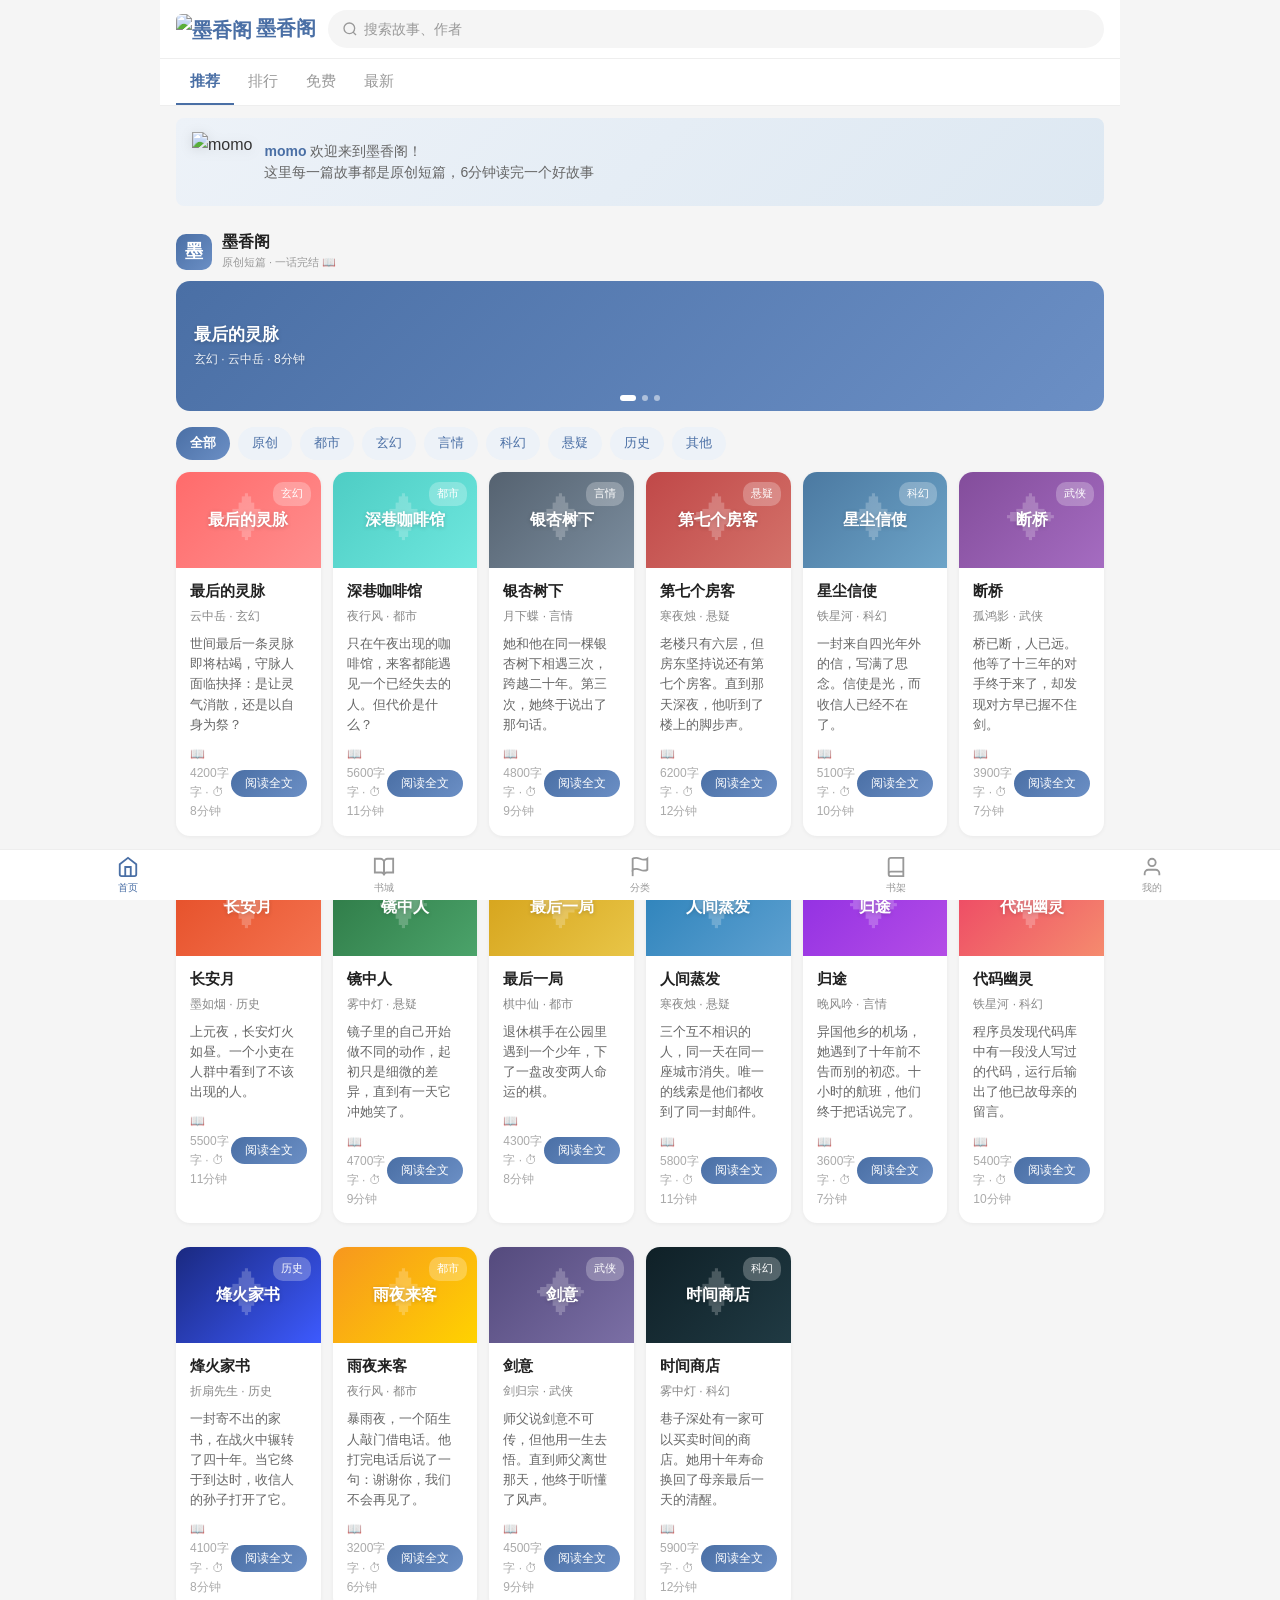
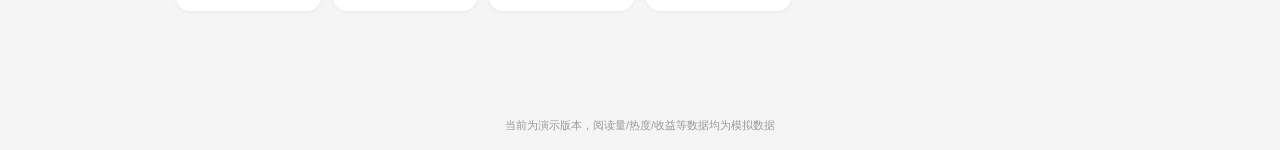
==== commit 07127776: "feat(墨香阁): v2.0 加入 GitHub Issues 驱动 + PWA 自动更新 - 故事内容从 GitHub Issues 实时拉取（含 story 标签） - 发布故事直接写入 Git" ====
--- a/index.html
+++ b/index.html
@@ -1,88 +1,2402 @@
 <!DOCTYPE html>
 <html lang="zh-CN">
 <head>
-    <meta charset="UTF-8">
-    <meta name="viewport" content="width=device-width, initial-scale=1.0">
-    <title>墨香阁 · 发现好书</title>
-    <link rel="stylesheet" href="css/style.css">
+<meta charset="UTF-8">
+<meta http-equiv="Cache-Control" content="no-cache, no-store, must-revalidate">
+<meta http-equiv="Pragma" content="no-cache">
+<meta http-equiv="Expires" content="0">
+<meta name="viewport" content="width=device-width, initial-scale=1.0, maximum-scale=5.0">
+<meta name="theme-color" content="#4A6FA5">
+<meta name="apple-mobile-web-app-capable" content="yes">
+<meta name="apple-mobile-web-app-status-bar-style" content="default">
+<meta name="apple-mobile-web-app-title" content="墨香阁">
+<link rel="manifest" href="manifest.json">
+<title>墨香阁 - 小说书评导航 · 发现好书 📖</title>
+<style>
+:root{--primary:#4A6FA5;--primary-light:#6B8FC5;--primary-dark:#3A5A8A;--bg:#F5F5F5;--white:#FFF;--text:#333;--text2:#666;--text3:#999;--border:#EEE;--divider:#F0F0F0;--radius:8px;--danger:#FF6B6B;--success:#4ECDC4}
+*{margin:0;padding:0;box-sizing:border-box}
+body{font-family:-apple-system,BlinkMacSystemFont,"PingFang SC","Hiragino Sans GB","Microsoft YaHei",sans-serif;background:var(--bg);color:var(--text);line-height:1.6;-webkit-font-smoothing:antialiased}
+a{text-decoration:none;color:inherit}
+button{border:none;background:none;cursor:pointer;font-family:inherit;font-size:inherit}
+input{border:none;outline:none;font-family:inherit}
+ul{list-style:none}
+
+#app{max-width:480px;margin:0 auto;min-height:100vh;background:var(--bg);position:relative}
+@media(min-width:768px){#app{max-width:720px}}
+@media(min-width:1024px){#app{max-width:960px}}
+@media(min-width:1400px){#app{max-width:1200px}}
+.page{display:none;padding-bottom:64px}.page.active{display:block}
+
+.top-bar{position:sticky;top:0;z-index:100;background:var(--white);padding:10px 16px;display:flex;align-items:center;gap:12px;border-bottom:1px solid var(--border)}
+.top-bar .logo{font-size:20px;font-weight:700;color:var(--primary);white-space:nowrap}
+.top-bar .search-trigger{flex:1;background:var(--bg);border-radius:20px;padding:8px 14px;display:flex;align-items:center;gap:6px;color:var(--text3);font-size:14px}
+.top-bar .search-trigger svg{width:16px;height:16px}
+
+.tabs{display:flex;background:var(--white);border-bottom:1px solid var(--border);padding:0 16px;overflow-x:auto;-webkit-overflow-scrolling:touch}.tabs::-webkit-scrollbar{display:none}
+.tab{padding:10px 14px;font-size:15px;color:var(--text3);white-space:nowrap;position:relative;border-bottom:2px solid transparent}
+.tab.active{color:var(--primary);font-weight:600;border-bottom-color:var(--primary)}
+
+.bottom-nav{position:fixed;bottom:0;left:50%;transform:translateX(-50%);width:100%;max-width:100%;background:var(--white);border-top:1px solid var(--border);display:flex;z-index:100;padding-bottom:env(safe-area-inset-bottom)}
+.nav-item{flex:1;display:flex;flex-direction:column;align-items:center;padding:6px 0 4px;color:var(--text3);font-size:10px;gap:2px}.nav-item.active{color:var(--primary)}.nav-item svg{width:22px;height:22px}
+
+.section{padding:14px 16px 0}
+.section-header{display:flex;justify-content:space-between;align-items:center;margin-bottom:10px}
+.section-title{font-size:17px;font-weight:700}
+.section-more{font-size:13px;color:var(--text3)}
+
+.banner-wrap{margin:12px 16px;border-radius:var(--radius);overflow:hidden;height:150px;position:relative}
+.banner-slide{width:100%;height:100%;position:absolute;top:0;left:0;opacity:0;transition:opacity .6s;display:flex}.banner-slide.active{opacity:1}
+.banner-bg{position:absolute;inset:0}
+.banner-info{position:relative;z-index:1;padding:20px;display:flex;flex-direction:column;justify-content:center;color:#fff;width:100%}
+.banner-info h3{font-size:20px;margin-bottom:4px;text-shadow:0 1px 4px rgba(0,0,0,.3)}
+.banner-info p{font-size:13px;opacity:.9;text-shadow:0 1px 4px rgba(0,0,0,.3)}
+.banner-dots{position:absolute;bottom:10px;left:50%;transform:translateX(-50%);display:flex;gap:6px}
+.banner-dot{width:6px;height:6px;border-radius:3px;background:rgba(255,255,255,.5)}.banner-dot.active{background:#fff;width:16px}
+
+.novel-grid{display:grid;grid-template-columns:repeat(3,1fr);gap:12px}
+.novel-card{cursor:pointer}
+.novel-cover{width:100%;aspect-ratio:3/4;border-radius:6px;overflow:hidden;position:relative}
+.novel-cover .cover-placeholder{width:100%;height:100%;display:flex;align-items:center;justify-content:center;font-size:14px;font-weight:600;color:#fff;text-align:center;padding:8px;line-height:1.3}
+.novel-tag{position:absolute;top:4px;left:4px;background:var(--primary);color:#fff;font-size:10px;padding:1px 5px;border-radius:3px}
+.novel-title{font-size:13px;margin-top:6px;overflow:hidden;text-overflow:ellipsis;white-space:nowrap}
+.novel-meta{font-size:11px;color:var(--text3);margin-top:2px}
+
+.novel-list-h{display:flex;gap:14px;overflow-x:auto;padding-bottom:6px;-webkit-overflow-scrolling:touch}.novel-list-h::-webkit-scrollbar{display:none}
+.novel-list-h .novel-card{min-width:90px;max-width:90px}
+
+.novel-list-v{display:flex;flex-direction:column;gap:14px}
+.novel-item{display:flex;gap:12px;cursor:pointer}
+.novel-item .novel-cover{width:80px;min-width:80px;aspect-ratio:3/4;border-radius:6px;overflow:hidden}
+.novel-item .novel-info{flex:1;display:flex;flex-direction:column;justify-content:space-between;padding:2px 0}
+.novel-item .novel-title{font-size:15px;font-weight:600}
+.novel-item .novel-desc{font-size:13px;color:var(--text2);overflow:hidden;text-overflow:ellipsis;display:-webkit-box;-webkit-line-clamp:2;-webkit-box-orient:vertical}
+.novel-item .novel-tags{display:flex;gap:6px;flex-wrap:wrap}
+.novel-item .novel-tags span{font-size:11px;color:var(--primary);background:#EDF2F8;padding:1px 6px;border-radius:3px}
+.novel-item .novel-stats{font-size:12px;color:var(--text3);display:flex;gap:10px}
+
+.rank-list{background:var(--white);border-radius:var(--radius);padding:0 16px}
+.rank-item{display:flex;align-items:center;gap:12px;padding:14px 0;border-bottom:1px solid var(--divider);cursor:pointer}.rank-item:last-child{border-bottom:none}
+.rank-num{width:24px;font-size:18px;font-weight:700;text-align:center}.rank-num.top3{color:var(--primary)}
+.rank-info{flex:1}.rank-title{font-size:15px;font-weight:600}.rank-author{font-size:12px;color:var(--text3)}
+.rank-heat{font-size:12px;color:var(--primary);font-weight:600}
+
+.search-page .search-bar{display:flex;gap:8px;padding:12px 16px;background:var(--white);border-bottom:1px solid var(--border)}
+.search-page .search-input{flex:1;background:var(--bg);border-radius:20px;padding:8px 14px;font-size:14px}
+.search-page .search-btn{background:var(--primary);color:#fff;border-radius:20px;padding:8px 16px;font-size:14px}
+.search-page .cancel-btn{color:var(--text2);font-size:14px;padding:8px 4px}
+.hot-search{padding:16px}.hot-search h3{font-size:16px;font-weight:700;margin-bottom:12px}
+.hot-tags{display:flex;flex-wrap:wrap;gap:8px}.hot-tags span{background:var(--white);padding:6px 14px;border-radius:16px;font-size:13px;color:var(--text2)}
+.search-results{padding:0 16px}
+.search-filter{display:flex;gap:8px;padding:8px 16px;background:var(--white);border-bottom:1px solid var(--border);overflow-x:auto;-webkit-overflow-scrolling:touch}.search-filter::-webkit-scrollbar{display:none}
+.search-filter span{padding:4px 12px;border-radius:12px;font-size:13px;background:var(--bg);color:var(--text2);white-space:nowrap}.search-filter span.active{background:var(--primary);color:#fff}
+
+.detail-page .detail-header{background:var(--white);padding:16px}
+.detail-top{display:flex;gap:14px}
+.detail-cover{width:110px;min-width:110px;aspect-ratio:3/4;border-radius:8px;overflow:hidden}
+.detail-meta{flex:1;display:flex;flex-direction:column;justify-content:space-between}
+.detail-meta h1{font-size:20px;font-weight:700;line-height:1.3}
+.detail-meta .author{font-size:14px;color:var(--text2)}
+.detail-meta .status{font-size:13px;color:var(--text3)}
+.detail-stats-row{display:flex;gap:16px;margin-top:8px}
+.detail-stat{text-align:center}.detail-stat .num{font-size:16px;font-weight:700;color:var(--primary)}.detail-stat .label{font-size:11px;color:var(--text3)}
+.detail-actions{display:flex;gap:10px;margin-top:12px}
+.detail-actions .btn{flex:1;padding:10px;border-radius:22px;font-size:15px;font-weight:600;text-align:center}
+.btn-primary{background:var(--primary);color:#fff}
+.btn-outline{border:1.5px solid var(--primary);color:var(--primary)}
+.btn-added{background:#EDF2F8;color:var(--primary);border:1.5px solid var(--primary)}
+.detail-desc{padding:14px 16px;background:var(--white);margin-top:10px}
+.detail-desc h3{font-size:15px;font-weight:600;margin-bottom:8px}
+.detail-desc p{font-size:14px;color:var(--text2);line-height:1.7}
+
+.reader-page{background:#F5ECD7;min-height:100vh;padding-bottom:60px;padding-bottom:calc(60px + env(safe-area-inset-bottom))}
+.reader-page.theme-dark{background:#1A1A1A;color:#B0B0B0}
+.reader-page.theme-green{background:#CCE8CF;color:#333}
+.reader-page.theme-white{background:#fff;color:#333}
+.reader-top{position:sticky;top:0;z-index:50;padding:10px 16px;display:flex;align-items:center;justify-content:space-between;font-size:14px;background:inherit;border-bottom:1px solid rgba(0,0,0,.05)}
+.reader-title{text-align:center;font-size:14px;font-weight:600;max-width:60%;overflow:hidden;text-overflow:ellipsis;white-space:nowrap}
+.reader-content{padding:20px;font-size:18px;line-height:1.8}
+.reader-content p{text-indent:2em;margin-bottom:12px;position:relative}
+.reader-footer{position:fixed;bottom:0;left:50%;transform:translateX(-50%);width:100%;max-width:100%;background:inherit;border-top:1px solid rgba(0,0,0,.05);display:flex;justify-content:center;gap:30px;padding:10px 24px;padding-bottom:calc(10px + env(safe-area-inset-bottom));z-index:50}
+.reader-footer button{font-size:14px;color:var(--text2);padding:6px 12px}
+
+.reader-settings{position:fixed;bottom:0;left:50%;transform:translateX(-50%);width:100%;max-width:480px;background:var(--white);border-radius:16px 16px 0 0;padding:20px 24px 30px;z-index:200;display:none;box-shadow:0 -4px 20px rgba(0,0,0,.1)}.reader-settings.show{display:block}
+.setting-row{display:flex;align-items:center;justify-content:space-between;margin-bottom:16px}
+.setting-row label{font-size:14px;color:var(--text)}
+.setting-row .btns{display:flex;gap:8px}
+.setting-row .btns button{width:36px;height:36px;border-radius:50%;background:var(--bg);font-size:16px;display:flex;align-items:center;justify-content:center}
+.theme-options{display:flex;gap:10px}
+.theme-option{width:50px;height:50px;border-radius:8px;cursor:pointer;border:2px solid transparent;display:flex;align-items:center;justify-content:center;font-size:12px}.theme-option.active{border-color:var(--primary)}
+.theme-option.t-sepia{background:#F5ECD7;color:#333}.theme-option.t-dark{background:#1A1A1A;color:#B0B0B0}.theme-option.t-green{background:#CCE8CF;color:#333}.theme-option.t-white{background:#fff;color:#333;border:2px solid #ddd}
+.font-size-display{font-size:14px;min-width:40px;text-align:center}
+
+.bookshelf-page .shelf-header{background:var(--white);padding:16px;display:flex;justify-content:space-between;align-items:center}
+.bookshelf-page .shelf-header h2{font-size:20px;font-weight:700}
+.shelf-grid{padding:12px 16px;display:grid;grid-template-columns:repeat(3,1fr);gap:14px}
+.shelf-item{cursor:pointer}.shelf-item .novel-cover{position:relative}
+.shelf-item .novel-title{font-size:13px;margin-top:6px;overflow:hidden;text-overflow:ellipsis;white-space:nowrap}
+.shelf-item .last-read{font-size:11px;color:var(--text3);margin-top:2px}
+.empty-shelf{text-align:center;padding:80px 40px;color:var(--text3)}
+.empty-shelf svg{width:60px;height:60px;margin:0 auto 16px}
+.empty-shelf p{font-size:15px;margin-bottom:16px}
+.empty-shelf button{background:var(--primary);color:#fff;padding:10px 28px;border-radius:22px;font-size:15px}
+
+.shelf-group{background:var(--white);border-radius:var(--radius);padding:12px 16px;margin:8px 16px}
+.shelf-group-header{display:flex;justify-content:space-between;align-items:center;margin-bottom:8px}
+.shelf-group-name{font-size:15px;font-weight:600}
+.shelf-group-count{font-size:12px;color:var(--text3)}
+
+.writing-page .write-header{background:var(--white);padding:12px 16px;border-bottom:1px solid var(--border)}
+.writing-page .write-header h2{font-size:20px;font-weight:700}
+.writing-tips{padding:20px 16px}
+.writing-tips h3{font-size:16px;font-weight:600;margin-bottom:12px}
+.writing-tip-item{background:var(--white);border-radius:var(--radius);padding:14px 16px;margin-bottom:10px}
+.writing-tip-item h4{font-size:15px;font-weight:600;margin-bottom:4px}
+.writing-tip-item p{font-size:13px;color:var(--text2)}
+.write-entry{padding:0 16px 20px}
+.write-entry button{width:100%;padding:14px;background:var(--primary);color:#fff;border-radius:22px;font-size:16px;font-weight:600}
+
+.login-page{background:var(--white);min-height:100vh;display:flex;flex-direction:column}
+.login-header{padding:60px 24px 40px;text-align:center}
+.login-header .logo-big{font-size:32px;font-weight:700;color:var(--primary);display:flex;align-items:center;gap:8px;justify-content:center}.login-header .logo-big img{height:40px;width:40px;border-radius:10px}
+.login-header p{color:var(--text3);font-size:14px;margin-top:6px}
+.login-form{padding:0 24px}
+.login-form .input-group{margin-bottom:16px}
+.login-form .input-group label{font-size:13px;color:var(--text2);margin-bottom:4px;display:block}
+.login-form .input-group input{width:100%;padding:12px 14px;background:var(--bg);border-radius:10px;font-size:15px}
+.login-form .login-btn{width:100%;padding:14px;background:var(--primary);color:#fff;border-radius:22px;font-size:16px;font-weight:600;margin-top:8px}
+.login-form .sms-btn{padding:12px 16px;background:#f5f5f5;color:var(--primary);border-radius:10px;font-size:13px;font-weight:600;white-space:nowrap;min-width:110px}
+.login-form .sms-btn:disabled{background:#e8e8e8;color:#999;cursor:not-allowed}
+.login-form .switch-link{text-align:center;margin-top:16px;font-size:14px;color:var(--primary)}
+.profile-header{padding:30px 20px 20px;text-align:center;background:linear-gradient(135deg,var(--primary),var(--primary-light));color:#fff}
+.profile-avatar{width:64px;height:64px;border-radius:50%;background:rgba(255,255,255,0.25);margin:0 auto 10px;display:flex;align-items:center;justify-content:center;font-size:28px;font-weight:700;overflow:hidden}
+.profile-avatar img{width:100%;height:100%;object-fit:cover}
+.profile-name{font-size:18px;font-weight:700}
+.profile-bio{font-size:13px;opacity:0.8;margin-top:4px}
+.profile-menu{padding:10px 0}
+.profile-item{display:flex;justify-content:space-between;align-items:center;padding:14px 20px;background:var(--white);border-bottom:1px solid var(--divider);font-size:15px;color:var(--text)}
+.profile-item:active{background:var(--bg)}
+
+.comment-item{padding:12px 0;border-bottom:1px solid var(--divider)}.comment-item:last-child{border-bottom:none}
+.comment-user{display:flex;align-items:center;gap:8px;margin-bottom:6px}
+.comment-avatar{width:32px;height:32px;border-radius:50%;display:flex;align-items:center;justify-content:center;font-size:14px;color:#fff;font-weight:600}
+.comment-name{font-size:13px;font-weight:600}.comment-time{font-size:11px;color:var(--text3)}
+.comment-text{font-size:14px;line-height:1.6;margin-left:40px}
+.comment-actions{display:flex;gap:16px;margin-left:40px;margin-top:6px}
+.comment-actions button{font-size:12px;color:var(--text3);display:flex;align-items:center;gap:4px}
+.comment-input-wrap{display:flex;gap:8px;padding:10px 0}
+.comment-input-wrap input{flex:1;background:var(--bg);border-radius:20px;padding:8px 14px;font-size:14px}
+.comment-input-wrap button{background:var(--primary);color:#fff;border-radius:20px;padding:8px 16px;font-size:14px}
+
+.ad-banner{margin:12px 16px;background:linear-gradient(135deg,#EDF2F8,#DDE8F2);border-radius:var(--radius);padding:12px 16px;display:flex;align-items:center;gap:10px}
+.ad-banner .ad-icon{font-size:24px}.ad-banner .ad-text{flex:1;font-size:13px;color:var(--text2)}.ad-banner .ad-tag{font-size:10px;color:var(--text3);background:var(--bg);padding:2px 6px;border-radius:3px}
+
+.back-btn{display:flex;align-items:center;gap:4px;font-size:14px;color:var(--text2)}
+.overlay{position:fixed;inset:0;background:rgba(0,0,0,.4);z-index:150;display:none}.overlay.show{display:block}
+.toast{position:fixed;top:50%;left:50%;transform:translate(-50%,-50%);background:rgba(0,0,0,.75);color:#fff;padding:10px 24px;border-radius:8px;font-size:14px;z-index:9999;display:none}.toast.show{display:block}
+.category-pills{display:flex;gap:8px;padding:12px 16px;overflow-x:auto;-webkit-overflow-scrolling:touch}.category-pills::-webkit-scrollbar{display:none}
+.cat-pill{padding:6px 14px;border-radius:16px;font-size:13px;background:var(--white);color:var(--text2);white-space:nowrap}.cat-pill.active{background:var(--primary);color:#fff}
+
+.one-shot{display:inline-block;font-size:10px;color:#fff;background:var(--primary);padding:0px 4px;border-radius:3px;margin-left:4px;vertical-align:middle}
+
+.creator-page{background:var(--bg)}
+.creator-header{background:var(--white);padding:16px;border-bottom:1px solid var(--border)}
+.creator-header h2{font-size:20px;font-weight:700}
+.creator-tabs{display:flex;background:var(--white);border-bottom:1px solid var(--border);padding:0 8px}
+.creator-tab{flex:1;text-align:center;padding:10px 4px;font-size:13px;color:var(--text3);border-bottom:2px solid transparent}
+.creator-tab.active{color:var(--primary);font-weight:600;border-bottom-color:var(--primary)}
+.creator-panel{padding:16px}
+.stat-grid{display:grid;grid-template-columns:repeat(2,1fr);gap:10px;margin-bottom:16px}
+.stat-card{background:var(--white);border-radius:var(--radius);padding:14px;text-align:center}
+.stat-card .num{font-size:22px;font-weight:700;color:var(--primary)}
+.stat-card .label{font-size:12px;color:var(--text3);margin-top:2px}
+.divide-banner{background:linear-gradient(135deg,#4A6FA5,#3A5A8A);color:#fff;border-radius:var(--radius);padding:16px;margin-bottom:16px;position:relative;overflow:hidden}
+.divide-banner::after{content:'';position:absolute;top:-20px;right:-20px;width:80px;height:80px;background:rgba(255,255,255,0.1);border-radius:50%}
+.divide-banner h3{font-size:17px;margin-bottom:8px}
+.divide-banner .ratio{font-size:28px;font-weight:700}
+.divide-banner .ratio small{font-size:14px;font-weight:400;opacity:.8}
+.divide-banner .vs{font-size:11px;opacity:.7;margin-top:6px}
+.copyright-notice{background:var(--white);border-radius:var(--radius);padding:14px;margin-bottom:12px;display:flex;gap:10px;align-items:flex-start}
+.copyright-notice .icon{font-size:24px}
+.copyright-notice h4{font-size:14px;font-weight:600}
+.copyright-notice p{font-size:12px;color:var(--text2);margin-top:2px}
+.my-work-item{background:var(--white);border-radius:var(--radius);padding:14px;margin-bottom:10px}
+.my-work-item .title{font-size:15px;font-weight:600}
+.my-work-item .meta{font-size:12px;color:var(--text3);margin-top:4px;display:flex;gap:12px}
+.my-work-item .income{font-size:14px;color:var(--primary);font-weight:600;margin-top:4px}
+.income-summary{background:var(--white);border-radius:var(--radius);padding:16px;margin-bottom:12px;text-align:center}
+.income-summary .total{font-size:28px;font-weight:700;color:var(--primary)}
+.income-summary .sub{font-size:12px;color:var(--text3);margin-top:4px}
+.income-row{display:flex;justify-content:space-between;font-size:12px;color:var(--text2);margin-top:8px;padding-top:8px;border-top:1px solid var(--divider)}
+.income-row span:last-child{color:var(--primary);font-weight:600}
+.income-detail{background:var(--white);border-radius:var(--radius);padding:14px;margin-bottom:10px}
+.income-detail h4{font-size:14px;font-weight:600;margin-bottom:10px}
+.income-item{display:flex;justify-content:space-between;padding:8px 0;border-bottom:1px solid var(--divider);font-size:13px}
+.income-item:last-child{border-bottom:none}
+.income-item .source{color:var(--text2)}
+.income-item .amount{color:var(--primary);font-weight:600}
+.ai-tool-grid{display:grid;grid-template-columns:repeat(2,1fr);gap:10px;margin-bottom:16px}
+.ai-tool-card{background:var(--white);border-radius:var(--radius);padding:14px;cursor:pointer;text-align:center}
+.ai-tool-card .emoji{font-size:28px;margin-bottom:6px}
+.ai-tool-card h4{font-size:14px;font-weight:600}
+.ai-tool-card p{font-size:11px;color:var(--text3);margin-top:2px}
+.checkin-card{background:var(--white);border-radius:var(--radius);padding:16px;margin-bottom:12px}
+.checkin-card h4{font-size:15px;font-weight:600;margin-bottom:8px}
+.checkin-calendar{display:grid;grid-template-columns:repeat(7,1fr);gap:6px;margin:10px 0}
+.checkin-day{aspect-ratio:1;border-radius:50%;display:flex;align-items:center;justify-content:center;font-size:11px;color:var(--text3);background:var(--bg)}
+.checkin-day.checked{background:var(--primary);color:#fff}
+.checkin-day.today{border:2px solid var(--primary);font-weight:600}
+.checkin-btn{width:100%;padding:10px;background:var(--primary);color:#fff;border-radius:22px;font-size:15px;font-weight:600;margin-top:10px}
+.ip-card{background:var(--white);border-radius:var(--radius);padding:16px;margin-bottom:12px}
+.ip-card h4{font-size:15px;font-weight:600;margin-bottom:10px}
+.ip-path{display:flex;align-items:center;gap:6px;flex-wrap:wrap;font-size:13px;margin-bottom:10px}
+.ip-path .step{background:var(--primary);color:#fff;padding:4px 10px;border-radius:12px;font-size:12px}
+.ip-path .arrow{color:var(--text3)}
+.ip-card .ratio-highlight{font-size:18px;font-weight:700;color:var(--primary)}
+.reward-btn{display:flex;align-items:center;justify-content:center;gap:6px;padding:12px 20px;background:linear-gradient(135deg,#FF6B6B,#FF8E53);color:#fff;border-radius:22px;font-size:15px;font-weight:600;margin:16px auto;max-width:280px;cursor:pointer}
+.reward-panel{background:var(--white);border-radius:16px 16px 0 0;padding:20px 16px 30px;position:fixed;bottom:0;left:50%;transform:translateX(-50%);width:100%;max-width:480px;z-index:200;display:none;box-shadow:0 -4px 20px rgba(0,0,0,.1)}
+.reward-panel.show{display:block}
+.reward-panel h3{text-align:center;font-size:16px;font-weight:600;margin-bottom:16px}
+.reward-amounts{display:flex;justify-content:center;gap:10px;margin-bottom:16px}
+.reward-amount{padding:10px 20px;border-radius:22px;border:2px solid var(--border);font-size:15px;font-weight:600;cursor:pointer}
+.reward-amount.active{border-color:var(--primary);color:var(--primary);background:#EDF2F8}
+.reward-note{text-align:center;font-size:12px;color:var(--primary);margin-bottom:12px}
+.reward-confirm{width:100%;padding:12px;background:var(--primary);color:#fff;border-radius:22px;font-size:16px;font-weight:600}
+.author-tag{display:inline-block;font-size:10px;color:#fff;background:var(--primary);padding:0 4px;border-radius:2px;margin-left:4px}
+.contact-author{display:flex;align-items:center;gap:4px;font-size:13px;color:var(--primary);cursor:pointer;margin-top:8px}
+.featured-banner{margin:12px 16px;background:linear-gradient(135deg,#4A6FA5,#6B8FC5);border-radius:var(--radius);padding:14px 16px;color:#fff}
+.featured-banner h3{font-size:16px;font-weight:700;margin-bottom:4px}
+.featured-banner p{font-size:12px;opacity:.85}
+
+.ai-badge{display:inline-block;background:linear-gradient(135deg,#667eea,#764ba2);color:#fff;font-size:10px;padding:2px 6px;border-radius:3px;margin-left:4px;vertical-align:middle;font-weight:600;letter-spacing:0.5px}
+.ai-badge-lg{display:inline-block;background:linear-gradient(135deg,#667eea,#764ba2);color:#fff;font-size:12px;padding:4px 10px;border-radius:6px;font-weight:600}
+.ai-notice{background:#F0EBFF;border-left:3px solid #764ba2;padding:12px 16px;margin:10px 0;border-radius:0 8px 8px 0;font-size:13px;color:#555;line-height:1.6}
+.ai-notice strong{color:#764ba2}
+.demo-watermark{position:relative}
+.demo-watermark::after{content:'演示数据';position:absolute;top:2px;right:2px;background:rgba(255,152,0,0.15);color:#E65100;font-size:9px;padding:1px 5px;border-radius:3px;font-weight:600}
+.demo-tag{display:inline-block;background:#FFF3E0;color:#E65100;font-size:10px;padding:1px 6px;border-radius:3px;margin-left:4px;vertical-align:middle;font-weight:600}
+.reply-wrap{margin-top:6px;padding-left:24px;border-left:2px solid var(--border)}
+.reply-item{margin-top:6px;padding:4px 0;font-size:13px}
+.reply-item .reply-user{font-size:12px;color:var(--primary);font-weight:600}
+.reply-item .reply-text{font-size:13px;color:var(--text2);margin-top:2px}
+.reply-input-row{display:flex;gap:6px;margin-top:8px;padding-left:24px}
+.reply-input-row input{flex:1;background:var(--bg);border-radius:16px;padding:6px 12px;font-size:13px;border:none;outline:none}
+.reply-input-row button{background:var(--primary);color:#fff;border-radius:16px;padding:6px 14px;font-size:13px;border:none;cursor:pointer}
+.logged-in-card{background:var(--white);padding:24px 16px;text-align:center;border-radius:var(--radius);margin:16px}
+.logged-in-avatar{width:64px;height:64px;border-radius:50%;background:linear-gradient(135deg,var(--primary),var(--primary-light));color:#fff;display:flex;align-items:center;justify-content:center;font-size:28px;margin:0 auto 12px;font-weight:700}
+.logged-in-name{font-size:18px;font-weight:700;margin-bottom:4px}
+.logged-in-id{font-size:13px;color:var(--text3)}
+.logout-btn{margin-top:16px;color:var(--text3);font-size:13px;text-decoration:underline;cursor:pointer}
+
+.bookstore-page{background:var(--bg)}
+.bookstore-header{background:var(--white);padding:16px;border-bottom:1px solid var(--border)}
+.bookstore-header h2{font-size:20px;font-weight:700}
+.rank-tabs{display:flex;background:var(--white);border-bottom:1px solid var(--border);padding:0 8px}
+.rank-tab{flex:1;text-align:center;padding:10px 4px;font-size:13px;color:var(--text3);border-bottom:2px solid transparent}
+.rank-tab.active{color:var(--primary);font-weight:600;border-bottom-color:var(--primary)}
+.rank-panel{padding:16px}
+
+.tag-cloud{display:flex;flex-wrap:wrap;gap:8px;padding:12px 16px}
+.tag-cloud span{background:var(--white);padding:6px 14px;border-radius:16px;font-size:13px;color:var(--text2)}
+.tag-cloud span.hot{background:linear-gradient(135deg,var(--primary),var(--primary-light));color:#fff}
+
+.book-square{background:var(--white);border-radius:var(--radius);padding:14px;margin:8px 16px}
+.square-item{padding:10px 0;border-bottom:1px solid var(--divider)}
+.square-item:last-child{border-bottom:none}
+.square-user{display:flex;align-items:center;gap:8px;margin-bottom:4px}
+.square-user .avatar{width:28px;height:28px;border-radius:50%;background:var(--primary);color:#fff;display:flex;align-items:center;justify-content:center;font-size:12px}
+.square-user .name{font-size:13px;font-weight:600}
+.square-user .time{font-size:11px;color:var(--text3);margin-left:auto}
+.square-text{font-size:13px;color:var(--text2);line-height:1.5}
+.square-actions{display:flex;gap:12px;margin-top:6px}
+.square-actions button{font-size:12px;color:var(--text3)}
+
+.category-page{background:var(--bg)}
+.cat-grid{display:grid;grid-template-columns:repeat(3,1fr);gap:10px;padding:12px 16px}
+.cat-card{background:var(--white);border-radius:var(--radius);padding:16px;text-align:center;cursor:pointer}
+.cat-card .emoji{font-size:28px;margin-bottom:6px}
+.cat-card .name{font-size:14px;font-weight:600}
+.cat-card .count{font-size:11px;color:var(--text3);margin-top:2px}
+
+.tts-bar{position:fixed;bottom:60px;left:50%;transform:translateX(-50%);width:100%;max-width:480px;background:var(--white);border-top:1px solid var(--border);padding:10px 16px;display:none;align-items:center;gap:10px;z-index:55;box-shadow:0 -2px 10px rgba(0,0,0,.05)}
+.tts-bar.show{display:flex}
+.tts-bar .tts-info{flex:1;font-size:13px;overflow:hidden;text-overflow:ellipsis;white-space:nowrap}
+.tts-bar button{padding:6px 12px;background:var(--primary);color:#fff;border-radius:16px;font-size:13px}
+.tts-bar button.stop{background:var(--danger)}
+
+.para-comment{position:absolute;right:-4px;top:0;font-size:11px;color:var(--primary);background:#EDF2F8;padding:1px 5px;border-radius:8px;cursor:pointer;white-space:nowrap;transform:translateX(100%)}
+.para-comments-panel{position:fixed;bottom:0;left:50%;transform:translateX(-50%);width:100%;max-width:480px;background:var(--white);border-radius:16px 16px 0 0;padding:16px;z-index:200;display:none;max-height:60vh;overflow-y:auto}
+.para-comments-panel.show{display:block}
+.para-comments-panel h4{font-size:15px;font-weight:600;margin-bottom:10px}
+
+.community-page{background:var(--bg)}
+.community-item{background:var(--white);border-radius:var(--radius);padding:14px;margin:8px 16px}
+.community-user{display:flex;align-items:center;gap:8px;margin-bottom:8px}
+.community-user .avatar{width:36px;height:36px;border-radius:50%;background:var(--primary);color:#fff;display:flex;align-items:center;justify-content:center;font-size:14px;font-weight:600}
+.community-user .info{flex:1}
+.community-user .name{font-size:14px;font-weight:600}
+.community-user .time{font-size:11px;color:var(--text3)}
+.community-text{font-size:14px;line-height:1.6;margin-bottom:8px}
+.community-meta{display:flex;gap:12px;font-size:12px;color:var(--text3)}
+.community-meta span{cursor:pointer}
+
+.offline-badge{position:absolute;top:4px;right:4px;background:var(--success);color:#fff;font-size:9px;padding:1px 4px;border-radius:3px}
+
+.menu-list{background:var(--white);border-radius:var(--radius);margin:8px 16px;overflow:hidden}
+.menu-item{display:flex;justify-content:space-between;align-items:center;padding:14px 16px;border-bottom:1px solid var(--divider);cursor:pointer;font-size:14px}
+.menu-item:last-child{border-bottom:none}
+.menu-item .arrow{color:var(--text3)}
+
+.recommend-reason{font-size:11px;color:var(--primary);background:#EDF2F8;padding:1px 6px;border-radius:3px;margin-left:4px}
+
+.reader-footer button:active{background:var(--bg);border-radius:8px;transition:background .15s}
+
+.momo-mascot{display:flex;align-items:flex-end;justify-content:center;gap:16px;padding:16px 0}
+.momo-mascot img{height:140px;filter:drop-shadow(0 4px 12px rgba(0,0,0,.12))}
+.momo-mascot .momo-speech{background:var(--white);border-radius:12px;padding:10px 14px;font-size:13px;color:var(--text2);box-shadow:0 2px 8px rgba(0,0,0,.06);max-width:200px;line-height:1.5;position:relative}
+.momo-mascot .momo-speech::before{content:'';position:absolute;bottom:12px;left:-6px;width:0;height:0;border-top:6px solid transparent;border-bottom:6px solid transparent;border-right:6px solid var(--white)}
+.momo-empty{text-align:center;padding:40px 20px;color:var(--text3)}
+.momo-empty img{height:120px;margin-bottom:12px;filter:drop-shadow(0 2px 8px rgba(0,0,0,.1))}
+.momo-empty p{font-size:14px;margin-bottom:12px}
+.momo-empty button{background:var(--primary);color:#fff;padding:10px 28px;border-radius:22px;font-size:15px}
+.momo-welcome{display:flex;align-items:center;gap:12px;background:linear-gradient(135deg,#EDF2F8,#DDE8F2);border-radius:var(--radius);padding:14px 16px;margin:12px 16px}
+.momo-welcome img{height:60px;flex-shrink:0;filter:drop-shadow(0 2px 6px rgba(0,0,0,.1))}
+.momo-welcome .welcome-text{font-size:14px;color:var(--text2);line-height:1.5}
+.momo-welcome .welcome-text strong{color:var(--primary)}
+
+.group-actions{display:flex;gap:8px;padding:8px 16px}
+.group-actions button{padding:6px 14px;background:var(--white);border-radius:16px;font-size:13px;color:var(--text2)}
+.group-actions button.active{background:var(--primary);color:#fff}
+
+/* 写作编辑器 */
+.write-editor-page{background:var(--bg);min-height:100vh}
+.write-editor-page .editor-header{background:var(--white);padding:12px 16px;display:flex;align-items:center;gap:12px;border-bottom:1px solid var(--border)}
+.write-editor-page .editor-header h2{font-size:18px;font-weight:700;flex:1}
+.write-editor-page .editor-header .back-btn{font-size:14px;color:var(--text2);display:flex;align-items:center;gap:4px}
+.write-form{padding:16px}
+.write-form .form-group{margin-bottom:16px}
+.write-form .form-group label{display:block;font-size:14px;color:var(--text2);margin-bottom:6px;font-weight:500}
+.write-form .form-group input,.write-form .form-group select,.write-form .form-group textarea{width:100%;padding:12px 14px;background:var(--white);border-radius:10px;font-size:15px;border:1px solid var(--border)}
+.write-form .form-group textarea{min-height:300px;resize:vertical;line-height:1.8;font-size:15px}
+.write-form .form-group input:focus,.write-form .form-group select:focus,.write-form .form-group textarea:focus{border-color:var(--primary)}
+.write-form .form-group .char-count{text-align:right;font-size:12px;color:var(--text3);margin-top:4px}
+.write-form .form-group .char-count.warning{color:var(--danger)}
+.cover-colors{display:flex;gap:10px;flex-wrap:wrap}
+.cover-color{width:40px;height:40px;border-radius:8px;cursor:pointer;border:3px solid transparent;transition:transform .15s}
+.cover-color.active{border-color:var(--primary);transform:scale(1.1)}
+.write-actions{display:flex;gap:12px;margin-top:24px}
+.write-actions button{flex:1;padding:14px;border-radius:22px;font-size:15px;font-weight:600;text-align:center}
+.write-actions .btn-save{background:var(--bg);color:var(--text);border:1.5px solid var(--border)}
+.write-actions .btn-publish{background:var(--primary);color:#fff}
+
+/* 沉浸式编辑器 */
+.write-immersive{position:fixed;inset:0;z-index:200;background:var(--bg);display:flex;flex-direction:column;height:100vh;height:100dvh}
+.write-immersive .write-toolbar{height:50px;background:rgba(255,255,255,0.95);backdrop-filter:blur(10px);display:flex;align-items:center;padding:0 16px;gap:12px;border-bottom:1px solid var(--border);flex-shrink:0}
+.write-immersive .write-toolbar input{flex:1;border:none;background:transparent;font-size:16px;font-weight:600}
+.write-immersive .write-stats{font-size:12px;color:var(--text3);white-space:nowrap}
+.write-immersive .write-main{flex:1;overflow-y:auto;padding:20px 16px;position:relative}
+.write-immersive .write-main textarea{width:100%;min-height:100%;border:none;background:transparent;font-size:16px;line-height:1.8;resize:none;outline:none;text-indent:2em}
+.write-immersive .write-bottom{height:40px;background:rgba(255,255,255,0.95);backdrop-filter:blur(10px);display:flex;align-items:center;justify-content:space-between;padding:0 16px;border-top:1px solid var(--border);font-size:12px;color:var(--text3);flex-shrink:0}
+.write-immersive.keyboard-open .write-main{flex:0 0 auto;height:calc(100vh - 50px - 40px - var(--keyboard-height,0px))}
+.write-immersive.keyboard-open .write-bottom{position:fixed;bottom:var(--keyboard-height,0px);left:0;right:0;z-index:201}
+
+/* 发布栏 */
+.publish-bar{padding:12px 16px;background:var(--white);border-top:1px solid var(--border);display:flex;justify-content:center}
+.btn-publish{width:100%;max-width:320px;padding:14px 24px;background:linear-gradient(135deg,#FF6B6B,#FF8E8E);color:#fff;border-radius:24px;font-size:16px;font-weight:600;box-shadow:0 4px 12px rgba(255,107,107,0.3);border:none;cursor:pointer}
+.btn-publish:active{transform:scale(0.98)}
+
+/* 发布弹窗 */
+.publish-modal{position:fixed;inset:0;z-index:300;background:rgba(0,0,0,0.5);display:none;align-items:center;justify-content:center;padding:20px}
+.publish-modal.show{display:flex}
+.publish-modal-content{width:100%;max-width:360px;background:var(--white);border-radius:16px;overflow:hidden;max-height:90vh;overflow-y:auto}
+.publish-modal-header{padding:16px 20px;border-bottom:1px solid var(--border);display:flex;justify-content:space-between;align-items:center}
+.publish-modal-header h3{font-size:17px;font-weight:600}
+.publish-modal-body{padding:20px}
+.form-group{margin-bottom:16px}
+.form-group label{display:block;font-size:14px;font-weight:600;margin-bottom:8px;color:var(--text)}
+.cat-grid{display:grid;grid-template-columns:repeat(3,1fr);gap:8px}
+.cat-btn{padding:10px;border:1.5px solid var(--border);border-radius:10px;background:var(--white);font-size:14px;cursor:pointer;transition:all 0.2s}
+.cat-btn:hover{border-color:var(--primary);color:var(--primary)}
+.cat-btn.selected{background:var(--primary);color:#fff;border-color:var(--primary)}
+.publish-modal-footer{padding:16px 20px;border-top:1px solid var(--border);display:flex;gap:12px}
+.btn-cancel{flex:1;padding:12px;border:1px solid var(--border);border-radius:10px;background:var(--white);font-size:15px}
+.btn-confirm{flex:1;padding:12px;border:none;border-radius:10px;background:var(--primary);color:#fff;font-size:15px;font-weight:600}
+
+/* 草稿箱 */
+.draft-toggle-btn{position:fixed;top:10px;right:16px;padding:6px 14px;background:var(--primary);color:#fff;border-radius:14px;font-size:13px;z-index:10;cursor:pointer}
+.draft-overlay{position:fixed;inset:0;background:rgba(0,0,0,0.4);z-index:210;display:none}
+.draft-overlay.show{display:block}
+.draft-sidebar{position:fixed;top:0;left:0;bottom:0;width:70%;max-width:320px;background:var(--white);z-index:220;transform:translateX(-100%);transition:transform 0.3s ease}
+.draft-sidebar.open{transform:translateX(0)}
+.draft-sidebar-header{padding:16px;border-bottom:1px solid var(--border);display:flex;justify-content:space-between;align-items:center}
+.draft-sidebar-header h3{font-size:17px;font-weight:700}
+.draft-sidebar-header button{padding:6px 14px;background:var(--primary);color:#fff;border-radius:14px;font-size:13px;cursor:pointer}
+.draft-list{padding:8px 0}
+.draft-item{padding:12px 16px;border-bottom:1px solid var(--divider);cursor:pointer;display:flex;flex-direction:column;gap:4px}
+.draft-item.active{background:#EDF2F8}
+.draft-item:active{background:var(--bg)}
+.draft-item-title{font-size:15px;font-weight:600;color:var(--text)}
+.draft-item-meta{font-size:12px;color:var(--text3)}
+.draft-empty{text-align:center;padding:40px 20px;color:var(--text3)}
+.draft-menu{position:fixed;background:var(--white);border-radius:8px;box-shadow:0 4px 20px rgba(0,0,0,0.15);z-index:230;display:none;overflow:hidden}
+.draft-menu.show{display:block}
+.draft-menu button{display:block;width:100%;padding:12px 20px;text-align:left;font-size:14px;background:none;border:none;cursor:pointer;color:var(--text);border-bottom:1px solid var(--divider)}
+.draft-menu button:last-child{border-bottom:none}
+.draft-menu button:active{background:var(--bg)}
+
+/* AI工具栏 */
+.ai-toolbar{display:flex;gap:8px;padding:8px 16px;background:var(--white);border-bottom:1px solid var(--border);overflow-x:auto}
+.ai-toolbar button{white-space:nowrap;padding:6px 14px;background:linear-gradient(135deg,var(--primary),var(--primary-light));color:#fff;border-radius:16px;font-size:13px;border:none;cursor:pointer}
+.ai-toolbar button:active{opacity:0.8}
+
+/* AI结果面板 */
+.ai-panel{background:var(--white);border-radius:12px;padding:16px;margin:12px 16px;box-shadow:0 4px 20px rgba(0,0,0,0.1)}
+.ai-panel .ai-option{padding:10px;background:var(--bg);border-radius:8px;margin-bottom:8px;cursor:pointer}
+.ai-panel .ai-option:hover{background:#E8F0FE}
+.ai-panel .ai-option:last-child{margin-bottom:0}
+
+/* 导出菜单 */
+.export-menu{position:relative;display:inline-block}
+.export-dropdown{display:none;position:absolute;top:100%;right:0;background:var(--white);border-radius:8px;box-shadow:0 4px 20px rgba(0,0,0,0.15);min-width:140px;z-index:300}
+.export-dropdown.show{display:block}
+.export-dropdown button{display:block;width:100%;padding:10px 16px;text-align:left;font-size:14px;background:none;border:none;cursor:pointer;color:var(--text)}
+.export-dropdown button:hover{background:var(--bg)}
+.export-dropdown button:first-child{border-radius:8px 8px 0 0}
+.export-dropdown button:last-child{border-radius:0 0 8px 8px}
+
+/* 保存状态指示 */
+.save-status{display:flex;align-items:center;gap:4px;font-size:12px;color:var(--success)}
+.save-status.saving{color:var(--text3)}
+.save-status .dot{width:6px;height:6px;border-radius:50%;background:currentColor}
+
+/* AI弹窗 */
+.ai-modal{position:fixed;inset:0;background:rgba(0,0,0,0.5);z-index:300;display:none;align-items:center;justify-content:center;padding:16px}
+.ai-modal.show{display:flex}
+.ai-modal-content{background:var(--white);border-radius:16px;width:100%;max-width:400px;max-height:80vh;overflow-y:auto}
+.ai-modal-header{padding:16px;border-bottom:1px solid var(--border);display:flex;justify-content:space-between;align-items:center}
+.ai-modal-header h3{font-size:16px;font-weight:600}
+.ai-modal-header .close-btn{font-size:20px;color:var(--text3);cursor:pointer}
+.ai-modal-body{padding:16px}
+.ai-loading{text-align:center;padding:20px;color:var(--text3)}
+.ai-loading .spinner{width:24px;height:24px;border:2px solid var(--border);border-top-color:var(--primary);border-radius:50%;animation:spin 1s linear infinite;margin:0 auto 8px}
+@keyframes spin{to{transform:rotate(360deg)}}
+
+/* 作品管理 */
+.works-header{display:flex;justify-content:space-between;align-items:center;margin-bottom:16px}
+.works-header h3{font-size:17px;font-weight:700}
+.works-header .btn-new{background:var(--primary);color:#fff;padding:8px 16px;border-radius:16px;font-size:13px;font-weight:600}
+.work-list-item{background:var(--white);border-radius:var(--radius);padding:14px;margin-bottom:10px;display:flex;gap:12px}
+.work-list-item .work-cover{width:60px;min-width:60px;height:80px;border-radius:6px;overflow:hidden}
+.work-list-item .work-info{flex:1}
+.work-list-item .work-title{font-size:15px;font-weight:600;margin-bottom:4px}
+.work-list-item .work-meta{font-size:12px;color:var(--text3);display:flex;gap:10px;flex-wrap:wrap;margin-bottom:6px}
+.work-list-item .work-status{display:inline-block;font-size:11px;padding:2px 8px;border-radius:10px}
+.work-status.draft{background:#FFF3E0;color:#E65100}
+.work-status.published{background:#E8F5E9;color:#2E7D32}
+.work-list-item .work-actions{display:flex;gap:12px;margin-top:8px}
+.work-list-item .work-actions button{font-size:13px;color:var(--primary);padding:4px 10px;background:#EDF2F8;border-radius:10px}
+.work-list-item .work-actions button.delete{color:var(--danger);background:#FFEBEE}
+.empty-works{text-align:center;padding:60px 20px;color:var(--text3)}
+.empty-works p{font-size:15px;margin-bottom:16px}
+.empty-works button{background:var(--primary);color:#fff;padding:10px 28px;border-radius:22px;font-size:15px}
+@media(min-width:768px){.novel-grid{grid-template-columns:repeat(4,1fr)}.shelf-grid{grid-template-columns:repeat(4,1fr)}}
+@media(min-width:1024px){.novel-grid{grid-template-columns:repeat(6,1fr)}.shelf-grid{grid-template-columns:repeat(6,1fr)}}
+@media(min-width:1400px){.novel-grid{grid-template-columns:repeat(8,1fr)}.shelf-grid{grid-template-columns:repeat(8,1fr)}}
+body.night-mode{background:#121212;color:#ddd}
+body.night-mode #app{background:#121212}
+body.night-mode .top-bar,body.night-mode .login-page,body.night-mode .bookshelf-page .shelf-header,body.night-mode .rank-panel,body.night-mode .section,body.night-mode .creator-header,body.night-mode .community-header,body.night-mode .bookstore-header,body.night-mode .search-bar,body.night-mode .tabs,body.night-mode .rank-tabs,body.night-mode .group-actions,body.night-mode .creator-tabs,body.night-mode .shelf-group,body.night-mode .detail-header,body.night-mode .detail-desc,body.night-mode .momo-welcome,body.night-mode .bottom-nav,body.night-mode .search-filter{background:#1a1a1a!important;border-color:#2a2a2a!important}
+body.night-mode .cat-pill{background:#2a2a2a!important;color:#ddd!important}
+body.night-mode .cat-pill.active{background:var(--primary)!important;color:#fff!important}
+body.night-mode .tab{color:#888}
+body.night-mode .tab.active{color:#6B8FC5}
+body.night-mode .section-title,body.night-mode h1,body.night-mode h2,body.night-mode h3{color:#eee}
+body.night-mode .novel-title,body.night-mode .shelf-item .novel-title{color:#ddd}
+body.night-mode .novel-meta,body.night-mode .novel-desc,body.night-mode .text3,body.night-mode .detail-meta .author,body.night-mode .detail-meta .status{color:#888!important}
+</style>
+
+<style>
+/* 新版本更新提示条 */
+.update-banner{position:fixed;top:0;left:0;right:0;background:linear-gradient(135deg,#4A6FA5,#6B8FC5);color:#fff;padding:10px 16px;text-align:center;font-size:13px;z-index:99999;box-shadow:0 2px 8px rgba(0,0,0,0.15);display:none;animation:slideDown 0.3s ease}
+.update-banner.show{display:block}
+.update-banner button{background:#fff;color:#4A6FA5;border:none;border-radius:12px;padding:4px 12px;font-size:12px;font-weight:600;margin-left:8px;cursor:pointer}
+@keyframes slideDown{from{transform:translateY(-100%)}to{transform:translateY(0)}}
+.gh-token-box{background:#EDF2F8;padding:10px 16px;margin:10px 16px;border-radius:8px;font-size:13px;color:#555;display:flex;gap:8px;align-items:center}
+.gh-token-box input{flex:1;background:#fff;border:1px solid #ddd;padding:6px 10px;border-radius:6px;font-size:13px}
+.gh-token-box button{background:#4A6FA5;color:#fff;border:none;border-radius:6px;padding:6px 12px;font-size:13px;cursor:pointer}
+.gh-token-box .status-ok{color:#3d7a3d;font-size:12px}
+</style>
+<script>
+// 版本号（每次更新代码请自增）
+var APP_VERSION = 'v2.0.0';
+// 注册 Service Worker
+if('serviceWorker' in navigator){
+  window.addEventListener('load',function(){
+    navigator.serviceWorker.register('sw.js').then(function(reg){
+      if(reg.waiting){reg.waiting.postMessage({type:'SKIP_WAITING'});}
+      reg.addEventListener('updatefound',function(){
+        var nw=reg.installing;
+        nw.addEventListener('statechange',function(){
+          if(nw.state==='installed'&&navigator.serviceWorker.controller){showUpdateBanner(reg);}
+        });
+      });
+    }).catch(function(e){console.log('SW注册失败',e);});
+    var refreshing;
+    navigator.serviceWorker.addEventListener('controllerchange',function(){
+      if(refreshing)return;refreshing=true;location.reload();
+    });
+  });
+}
+function showUpdateBanner(reg){
+  var banner=document.createElement('div');
+  banner.className='update-banner';
+  banner.innerHTML='\u2728 发现新版本，正在更新... <button onclick="applyUpdate()">立即刷新</button>';
+  document.body.appendChild(banner);setTimeout(function(){banner.classList.add('show');},50);
+}
+function applyUpdate(){navigator.serviceWorker.getRegistration().then(function(r){if(r&&r.waiting){r.waiting.postMessage({type:'SKIP_WAITING'})}else{location.reload()}});}
+console.log('%c\u58a8\u9999\u9601 '+APP_VERSION,'color:#4A6FA5;font-size:14px;font-weight:bold');
+</script>
+
 </head>
 <body>
-    <!-- 顶部导航 -->
-    <header class="site-header">
-        <div class="container header-inner">
-            <div class="logo">
-                <div class="logo-icon">墨</div>
-                <div class="logo-text">
-                    <h1>墨香阁</h1>
-                    <p>原创短篇 · 一话完结</p>
-                </div>
-            </div>
-            <nav class="nav-links">
-                <a href="index.html" class="active">首页</a>
-                <a href="publish.html">发布</a>
-                <a href="#about">关于</a>
-            </nav>
+<div id="app">
+<div class="toast" id="toast"></div>
+<div class="overlay" id="overlay"></div>
+
+<div class="page active" id="page-home">
+  <div class="top-bar">
+    <div class="logo"><img src="./moxiang-icon.png" style="height:28px;width:28px;border-radius:6px;vertical-align:middle;margin-right:4px" alt="墨香阁">墨香阁</div>
+    <div class="search-trigger" onclick="showPage('search')">
+      <svg viewBox="0 0 24 24" fill="none" stroke="currentColor" stroke-width="2"><circle cx="11" cy="11" r="8"/><path d="m21 21-4.35-4.35"/></svg>
+      搜索故事、作者
+    </div>
+  </div>
+  <div class="tabs" id="home-tabs">
+    <div class="tab active" data-tab="recommend">推荐</div>
+    <div class="tab" data-tab="ranking">排行</div>
+    <div class="tab" data-tab="free">免费</div>
+    <div class="tab" data-tab="new">最新</div>
+  </div>
+  <div class="momo-welcome" id="momo-welcome">
+    <img src="./momo-small.png" alt="momo">
+    <div class="welcome-text"><strong>momo</strong> 欢迎来到墨香阁！<br>这里每一篇故事都是原创短篇，6分钟读完一个好故事</div>
+  </div>
+  <div id="home-content"></div>
+</div>
+
+<div class="page bookstore-page" id="page-bookstore">
+  <div class="bookstore-header"><h2>书城</h2></div>
+  <div class="rank-tabs" id="bookstore-tabs">
+    <div class="rank-tab active" data-btab="recommend">推荐榜</div>
+    <div class="rank-tab" data-btab="complete">完本榜</div>
+    <div class="rank-tab" data-btab="rating">口碑榜</div>
+    <div class="rank-tab" data-btab="score">高分榜</div>
+  </div>
+  <div id="bookstore-content"></div>
+</div>
+
+<div class="page category-page" id="page-category">
+  <div class="top-bar"><div style="flex:1;text-align:center;font-size:15px;font-weight:600">分类</div></div>
+  <div id="category-content"></div>
+</div>
+
+<div class="page bookshelf-page" id="page-bookshelf">
+  <div class="shelf-header"><h2>书架</h2><div style="display:flex;align-items:center;gap:12px"><span style="font-size:13px;color:var(--text3)" id="shelf-count"></span><span onclick="toggleNightMode()" style="font-size:20px;cursor:pointer" id="nm-btn">🌙</span></div></div>
+  <div class="group-actions" id="shelf-groups">
+    <button class="active" onclick="switchShelfGroup('all')">全部</button>
+    <button onclick="switchShelfGroup('reading')">在读</button>
+    <button onclick="switchShelfGroup('finished')">已读完</button>
+    <button onclick="switchShelfGroup('downloaded')">已下载</button>
+  </div>
+  <div id="shelf-content"></div>
+</div>
+
+<div class="page login-page" id="page-login" style="display:none"></div>
+
+<div class="page search-page" id="page-search">
+  <div class="search-bar">
+    <input class="search-input" id="search-input" placeholder="搜索故事、作者" />
+    <button class="search-btn" onclick="doSearch()">搜索</button>
+    <button class="cancel-btn" onclick="showPage('home')">取消</button>
+  </div>
+  <div id="search-hot">
+    <div class="hot-search"><h3>热门搜索</h3><div class="hot-tags" id="hot-tags"></div></div>
+    <div class="hot-search"><h3>搜索历史</h3><div class="hot-tags" id="search-history"></div></div>
+  </div>
+  <div class="search-results" id="search-results"></div>
+</div>
+
+<div class="page detail-page" id="page-detail"></div>
+
+<div class="page reader-page theme-sepia" id="page-reader"></div>
+
+<div class="page community-page" id="page-community">
+  <div class="top-bar"><div style="flex:1;text-align:center;font-size:15px;font-weight:600">书友圈</div></div>
+  <div id="community-content"></div>
+</div>
+
+<div class="page creator-page" id="page-creator">
+  <div class="creator-header"><h2>创作者中心</h2></div>
+  <div class="creator-tabs">
+    <div class="creator-tab active" data-ctab="overview">总览</div>
+    <div class="creator-tab" data-ctab="works">作品</div>
+    <div class="creator-tab" data-ctab="income">收益</div>
+    <div class="creator-tab" data-ctab="tools">工具</div>
+    <div class="creator-tab" data-ctab="more">更多</div>
+  </div>
+  <div class="creator-panel" id="creator-content"></div>
+</div>
+
+<div class="page write-editor-page" id="page-write">
+  <div class="write-immersive" id="write-immersive">
+    <button class="draft-toggle-btn" id="draft-toggle-btn" onclick="toggleDraftSidebar()">草稿箱</button>
+    <div class="draft-overlay" id="draft-overlay" onclick="closeDraftSidebar()"></div>
+    <div class="draft-sidebar" id="draft-sidebar">
+      <div class="draft-sidebar-header">
+        <h3>草稿箱</h3>
+        <button onclick="createNewDraft()">+ 新建草稿</button>
+      </div>
+      <div class="draft-list" id="draft-list"></div>
+    </div>
+    <div class="draft-menu" id="draft-menu">
+      <button onclick="renameDraft()">重命名</button>
+      <button onclick="deleteDraft()">删除</button>
+    </div>
+    <div class="write-toolbar">
+      <div class="back-btn" onclick="exitWriteEditor()"><svg width="20" height="20" viewBox="0 0 24 24" fill="none" stroke="currentColor" stroke-width="2"><polyline points="15 18 9 12 15 6"/></svg></div>
+      <input type="text" id="write-title-immersive" placeholder="输入作品标题" maxlength="30">
+      <div class="write-stats" id="write-word-count">0字</div>
+      <div class="save-status saving" id="save-status"><span class="dot"></span><span id="save-status-text">未保存</span></div>
+      <div class="export-menu">
+        <button onclick="toggleExportMenu()" style="padding:6px 12px;background:var(--primary);color:#fff;border-radius:14px;font-size:13px">导出</button>
+        <div class="export-dropdown" id="export-dropdown">
+          <button onclick="exportWork('txt')">导出TXT</button>
+          <button onclick="exportWork('md')">导出Markdown</button>
+          <button onclick="exportWork('html')">导出墨香阁HTML</button>
         </div>
-    </header>
-
-    <!-- 英雄区域 -->
-    <section class="hero">
-        <div class="container">
-            <h2>欢迎来到墨香阁</h2>
-            <p>这里每一篇故事都是原创短篇，6分钟读完一个好故事</p>
+      </div>
+      <button onclick="saveWork('draft')" style="padding:6px 14px;background:var(--bg);color:var(--text);border-radius:14px;font-size:13px;border:1px solid var(--border)">保存</button>
+      <button onclick="saveWork('published')" style="padding:6px 14px;background:var(--primary);color:#fff;border-radius:14px;font-size:13px">发布</button>
+    </div>
+    <div class="ai-toolbar">
+      <button onclick="aiGenerateOutline()">生成大纲</button>
+      <button onclick="aiContinueWrite()">续写</button>
+      <button onclick="aiPolish()">润色</button>
+      <button onclick="aiGenerateTitle()">生成标题</button>
+    </div>
+    <div class="write-main">
+      <textarea id="write-content-immersive" placeholder="在这里写下你的故事..." oninput="onWriteInput()"></textarea>
+    </div>
+    <div class="write-bottom">
+      <span id="bottom-word-count">已写 0 字</span>
+      <span id="bottom-read-time">预计阅读 0 分钟</span>
+      <span id="bottom-auto-save">自动保存中...</span>
+    </div>
+    <div class="publish-bar">
+      <button class="btn-publish" onclick="showPublishDialog()">🚀 一键发布到墨香阁</button>
+    </div>
+  </div>
+</div>
+
+<div class="publish-modal" id="publish-modal">
+  <div class="publish-modal-content">
+    <div class="publish-modal-header">
+      <h3>🚀 一键发布到墨香阁</h3>
+      <span class="close-btn" onclick="closePublishModal()">&times;</span>
+    </div>
+    <div class="publish-modal-body">
+      <div class="form-group">
+        <label>选择分类</label>
+        <div class="cat-grid">
+          <button class="cat-btn" data-cat="玄幻" onclick="selectPubCat(this)">玄幻</button>
+          <button class="cat-btn" data-cat="悬疑" onclick="selectPubCat(this)">悬疑</button>
+          <button class="cat-btn" data-cat="科幻" onclick="selectPubCat(this)">科幻</button>
+          <button class="cat-btn" data-cat="都市" onclick="selectPubCat(this)">都市</button>
+          <button class="cat-btn" data-cat="历史" onclick="selectPubCat(this)">历史</button>
+          <button class="cat-btn" data-cat="武侠" onclick="selectPubCat(this)">武侠</button>
         </div>
-    </section>
-
-    <!-- 分类标签 -->
-    <section class="categories container">
-        <span class="cat-tag active" data-cat="全部">全部</span>
-        <span class="cat-tag" data-cat="原创">原创</span>
-        <span class="cat-tag" data-cat="都市">都市</span>
-        <span class="cat-tag" data-cat="玄幻">玄幻</span>
-        <span class="cat-tag" data-cat="言情">言情</span>
-        <span class="cat-tag" data-cat="科幻">科幻</span>
-        <span class="cat-tag" data-cat="悬疑">悬疑</span>
-        <span class="cat-tag" data-cat="历史">历史</span>
-        <span class="cat-tag" data-cat="武侠">武侠</span>
-        <span class="cat-tag" data-cat="其他">其他</span>
-    </section>
-
-    <!-- 故事列表 -->
-    <main class="container">
-        <div id="article-list">
-            <div class="loading">
-                <div class="spinner"></div>
-                <p>正在从云端加载故事...</p>
-            </div>
-        </div>
-
-        <div class="controls">
-            <button id="load-more" style="display:none;">加载更多</button>
-        </div>
-    </main>
-
-    <!-- 详情弹窗 -->
-    <div id="modal" class="modal" onclick="this.style.display='none'">
-        <div class="modal-content" onclick="event.stopPropagation()">
-            <span class="close" onclick="document.getElementById('modal').style.display='none'">&times;</span>
-            <div id="modal-body"></div>
-        </div>
+      </div>
+      <div class="form-group">
+        <label>发布方式</label>
+        <p style="font-size:13px;color:var(--text2);line-height:1.7">内容将直接写入 Supabase 数据库，首页实时更新，无需GitHub提交和构建部署。</p>
+      </div>
+      <div id="publish-status" style="margin-top:12px;padding:12px;background:var(--bg);border-radius:8px;display:none"></div>
     </div>
-
-    <!-- 底部 -->
-    <footer class="site-footer">
-        <div class="container">
-            <p>© 墨香阁 · 基于 GitHub Issues 构建的永久存储系统</p>
-            <p class="footer-note">当前为演示版本 · 所有数据来自 GitHub</p>
-        </div>
-    </footer>
-
-    <!-- 核心脚本 -->
-    <script src="js/app.js"></script>
-    <script>
-        document.addEventListener('DOMContentLoaded', () => {
-            app.init();
-        });
-    </script>
+    <div class="publish-modal-footer">
+      <button class="btn-cancel" onclick="closePublishModal()">取消</button>
+      <button class="btn-confirm" onclick="publishToMoxiang()">确认发布</button>
+    </div>
+  </div>
+</div>
+
+<div class="ai-modal" id="ai-modal">
+  <div class="ai-modal-content">
+    <div class="ai-modal-header">
+      <h3 id="ai-modal-title">AI助手</h3>
+      <span class="close-btn" onclick="closeAiModal()">&times;</span>
+    </div>
+    <div class="ai-modal-body" id="ai-modal-body">
+      <div class="ai-loading"><div class="spinner"></div>AI正在思考中...</div>
+    </div>
+  </div>
+</div>
+
+<div class="reward-panel" id="reward-panel">
+  <h3>打赏作者</h3>
+  <div class="reward-amounts">
+    <div class="reward-amount" onclick="selectReward(this,1)">1</div>
+    <div class="reward-amount active" onclick="selectReward(this,5)">5</div>
+    <div class="reward-amount" onclick="selectReward(this,10)">10</div>
+    <div class="reward-amount" onclick="selectReward(this,50)">50</div>
+  </div>
+  <div class="reward-note">打赏100%归作者，平台零抽成</div>
+  <button class="reward-confirm" onclick="doReward()">确认打赏</button>
+  <div style="text-align:center;margin-top:10px"><button onclick="hideRewardPanel()" style="font-size:14px;color:var(--text3)">取消</button></div>
+</div>
+
+<div class="para-comments-panel" id="para-comments-panel">
+  <h4 id="para-comments-title">段落评论</h4>
+  <div id="para-comments-list"></div>
+  <div class="comment-input-wrap"><input id="para-comment-input" placeholder="写下你的想法…" /><button onclick="submitParaComment()">发送</button></div>
+</div>
+
+<nav class="bottom-nav" id="bottom-nav">
+  <div class="nav-item active" data-page="home" onclick="showPage('home')"><svg viewBox="0 0 24 24" fill="none" stroke="currentColor" stroke-width="2"><path d="m3 9 9-7 9 7v11a2 2 0 0 1-2 2H5a2 2 0 0 1-2-2z"/><polyline points="9 22 9 12 15 12 15 22"/></svg><span>首页</span></div>
+  <div class="nav-item" data-page="bookstore" onclick="showPage('bookstore')"><svg viewBox="0 0 24 24" fill="none" stroke="currentColor" stroke-width="2"><path d="M2 3h6a4 4 0 0 1 4 4v14a3 3 0 0 0-3-3H2z"/><path d="M22 3h-6a4 4 0 0 0-4 4v14a3 3 0 0 1 3-3h7z"/></svg><span>书城</span></div>
+  <div class="nav-item" data-page="category" onclick="showPage('category')"><svg viewBox="0 0 24 24" fill="none" stroke="currentColor" stroke-width="2"><path d="M4 15s1-1 4-1 5 2 8 2 4-1 4-1V3s-1 1-4 1-5-2-8-2-4 1-4 1z"/><line x1="4" y1="22" x2="4" y2="15"/></svg><span>分类</span></div>
+  <div class="nav-item" data-page="bookshelf" onclick="showPage('bookshelf')"><svg viewBox="0 0 24 24" fill="none" stroke="currentColor" stroke-width="2"><path d="M4 19.5v-15A2.5 2.5 0 0 1 6.5 2H20v20H6.5a2.5 2.5 0 0 1 0-5H20"/></svg><span>书架</span></div>
+  <div class="nav-item" data-page="login" onclick="showPage('login')"><svg viewBox="0 0 24 24" fill="none" stroke="currentColor" stroke-width="2"><path d="M20 21v-2a4 4 0 0 0-4-4H8a4 4 0 0 0-4 4v2"/><circle cx="12" cy="7" r="4"/></svg><span>我的</span></div>
+</nav>
+
+<div class="tts-bar" id="tts-bar">
+  <div class="tts-info" id="tts-info">正在朗读…</div>
+  <button onclick="pauseTTS()">暂停</button>
+  <button class="stop" onclick="stopTTS()">停止</button>
+</div>
+
+<div style="text-align:center;padding:16px;font-size:11px;color:var(--text3)">当前为演示版本，阅读量/热度/收益等数据均为模拟数据</div>
+</div>
+
+<div class="reader-settings" id="reader-settings">
+  <div style="text-align:center;margin-bottom:16px;font-size:15px;font-weight:600">阅读设置</div>
+  <div class="setting-row"><label>字号</label><div class="btns"><button onclick="changeFontSize(-1)">A-</button><span class="font-size-display" id="font-size-display">18</span><button onclick="changeFontSize(1)">A+</button></div></div>
+  <div class="setting-row"><label>背景</label><div class="theme-options"><div class="theme-option t-sepia active" onclick="changeTheme('sepia')"></div><div class="theme-option t-white" onclick="changeTheme('white')"></div><div class="theme-option t-green" onclick="changeTheme('green')"></div><div class="theme-option t-dark" onclick="changeTheme('dark')"></div></div></div>
+  <div class="setting-row"><label>行距</label><div class="btns"><button onclick="changeLineHeight(-0.1)">紧</button><button onclick="changeLineHeight(0.1)">松</button></div></div>
+  <div style="text-align:center;margin-top:10px"><button onclick="toggleSettings()" style="padding:8px 30px;border-radius:20px;background:var(--bg);font-size:14px;color:var(--text2)">关闭</button></div>
+</div>
+
+<script>
+const CATEGORIES=['全部','玄幻','都市','言情','悬疑','科幻','武侠','历史'];
+const COVER_COLORS=['linear-gradient(135deg,#FF6B6B,#FF8E8E)','linear-gradient(135deg,#4ECDC4,#6EE7DE)','linear-gradient(135deg,#556270,#7B8D9E)','linear-gradient(135deg,#C04848,#D4726A)','linear-gradient(135deg,#4B79A1,#6DA4C8)','linear-gradient(135deg,#834D9B,#A56CC1)','linear-gradient(135deg,#E44D26,#F4724F)','linear-gradient(135deg,#2C7744,#4BA36A)','linear-gradient(135deg,#D4A017,#E8C547)','linear-gradient(135deg,#2980B9,#5DA0D0)','linear-gradient(135deg,#8E2DE2,#B44DE6)','linear-gradient(135deg,#ED4264,#F58B6E)','linear-gradient(135deg,#1A2980,#3D5AFE)','linear-gradient(135deg,#F7971E,#FFD200)','linear-gradient(135deg,#544A7D,#7B6FA5)','linear-gradient(135deg,#0F2027,#203A43)'];
+
+
+// ===== GitHub Issues 驱动配置 =====
+var GITHUB_CONFIG = {owner: '199932', repo: '199932.github.io', label: 'story'};
+var CAT_MAP = {'\u90fd\u5e02':'\u90fd\u5e02','\u7384\u5e7b':'\u7384\u5e7b','\u8a00\u60c5':'\u8a00\u60c5','\u79d1\u5e7b':'\u79d1\u5e7b','\u60ac\u7591':'\u60ac\u7591','\u5386\u53f2':'\u5386\u53f2','\u6b66\u4fa0':'\u6b66\u4fa0','\u539f\u521b':'\u539f\u521b','\u5176\u4ed6':'\u5176\u4ed6'};
+
+async function fetchGithubIssues(cat){
+  try{
+    var token=localStorage.getItem('gh_token')||'';
+    var headers={Accept:'application/vnd.github.v3+json'};
+    if(token){headers.Authorization='token '+token;}
+    var labelParam=GITHUB_CONFIG.label;
+    if(cat&&cat!=='\u5168\u90e8'){labelParam=GITHUB_CONFIG.label+','+encodeURIComponent(cat);}
+    var url='https://api.github.com/repos/'+GITHUB_CONFIG.owner+'/'+GITHUB_CONFIG.repo+'/issues?state=open&labels='+labelParam+'&per_page=30';
+    var res=await fetch(url,{headers:headers});
+    if(!res.ok){throw new Error('GitHub API: '+res.status);}
+    var issues=await res.json();
+    var novels=issues.map(function(issue,i){
+      var labels=(issue.labels||[]).map(function(l){return l.name});
+      var cat2='\u539f\u521b';
+      for(var j=0;j<labels.length;j++){if(CAT_MAP[labels[j]]){cat2=labels[j];break;}}
+      var title=issue.title||'\u672a\u547d\u540d\u6545\u4e8b';
+      var body=issue.body||'';
+      var desc=body.replace(/[#>*`_\-\[\]]/g,' ').replace(/\s+/g,' ').trim().slice(0,60);
+      if(desc.length>=60){desc=desc+'\u2026';}
+      var words=body.length;
+      var heat=Math.floor(Math.random()*500+50);
+      return {id:'gh_'+issue.number,number:issue.number,title:title,author:(issue.user&&issue.user.login)||'\u58a8\u53cb',cat:cat2,category:cat2,words:words+'\u5b57',wordCount:words,readTime:Math.max(1,Math.ceil(words/500))+'\u5206\u949f',heat:heat+'',heat_num:heat,desc:desc,description:body.slice(0,200),cover:(issue.number||i)%16,tag:cat2,rating:0,score:0,readCount:0,likeCount:0,publish_time:issue.created_at,publishTime:issue.created_at,body:body,url:issue.html_url,from_github:true};
+    });
+    try{localStorage.setItem('gh_issues_cache',JSON.stringify({time:Date.now(),data:novels}));}catch(e){}
+    return novels;
+  }catch(err){
+    console.warn('GitHub Issues:',err.message);
+    try{var c=JSON.parse(localStorage.getItem('gh_issues_cache')||'null');if(c&&c.data){return c.data;}}catch(e){}
+    return [];
+  }
+}
+
+async function publishGithubIssue(title,body,cat){
+  var token=localStorage.getItem('gh_token')||'';
+  if(!token){throw new Error('\u8bf7\u5148\u8bbe\u7f6e GitHub Token');}
+  var labels=[GITHUB_CONFIG.label];
+  if(cat&&cat!=='\u539f\u521b'&&cat!=='\u672a\u5206\u7c7b'){labels.push(cat);}
+  var url='https://api.github.com/repos/'+GITHUB_CONFIG.owner+'/'+GITHUB_CONFIG.repo+'/issues';
+  var res=await fetch(url,{method:'POST',headers:{Accept:'application/vnd.github.v3+json','Content-Type':'application/json',Authorization:'token '+token},body:JSON.stringify({title:title,body:body,labels:labels})});
+  if(!res.ok){throw new Error('\u53d1\u5e03\u5931\u8bef\uff1aToken\u53ef\u80fd\u65e0\u5199\u5165\u6743\u9650 ('+res.status+')');}
+  return await res.json();
+}
+
+var githubIssuesMerged=false;
+async function mergeGithubData(){
+  if(githubIssuesMerged){return;}
+  try{
+    var issues=await fetchGithubIssues('\u5168\u90e8');
+    if(issues&&issues.length){
+      var existingIds={};
+      NOVELS.forEach(function(n){existingIds[String(n.id)]=true;});
+      issues.forEach(function(n){
+        var paragraphs=(n.body||'').split('\n').filter(function(p){return p.trim();}).map(function(p){return '<p>'+p.replace(/</g,'&lt;').replace(/>/g,'&gt;')+'</p>';}).join('');
+        if(!existingIds[String(n.id)]){NOVELS.unshift(n);STORIES[n.id]=paragraphs;existingIds[String(n.id)]=true;}
+        else{STORIES[n.id]=paragraphs;}
+      });
+      console.log('[\u58a8\u9999\u9601] GitHub\u52a0\u8f7d '+issues.length+' \u7bc7\u6545\u4e8b');
+    }
+    githubIssuesMerged=true;
+  }catch(e){console.warn(e);}
+}
+
+function formatWorkTime(pt){
+  if(!pt){return '';}
+  try{var d=new Date(pt);var now=new Date();var diff=(now-d)/1000;
+  if(diff<86400){return Math.floor(diff/3600)+'\u5c0f\u65f6\u524d';}
+  if(diff<86400*7){return Math.floor(diff/86400)+'\u5929\u524d';}
+  return (d.getMonth()+1)+'\u6708'+d.getDate()+'\u65e5';}catch(e){return '';}
+}
+
+const NOVELS=[
+{id:1,title:'最后的灵脉',author:'云中岳',cat:'玄幻',words:'4200字',readTime:'8分钟',heat:'52万',desc:'世间最后一条灵脉即将枯竭，守脉人面临抉择：是让灵气消散，还是以自身为祭？',cover:0,tag:'一话完结',rating:4.8,score:96},
+{id:2,title:'深巷咖啡馆',author:'夜行风',cat:'都市',words:'5600字',readTime:'11分钟',heat:'38万',desc:'只在午夜出现的咖啡馆，来客都能遇见一个已经失去的人。但代价是什么？',cover:1,tag:'一话完结',rating:4.6,score:92},
+{id:3,title:'银杏树下',author:'月下蝶',cat:'言情',words:'4800字',readTime:'9分钟',heat:'45万',desc:'她和他在同一棵银杏树下相遇三次，跨越二十年。第三次，她终于说出了那句话。',cover:2,tag:'一话完结',rating:4.9,score:98},
+{id:4,title:'第七个房客',author:'寒夜烛',cat:'悬疑',words:'6200字',readTime:'12分钟',heat:'61万',desc:'老楼只有六层，但房东坚持说还有第七个房客。直到那天深夜，他听到了楼上的脚步声。',cover:3,tag:'一话完结',rating:4.7,score:94},
+{id:5,title:'星尘信使',author:'铁星河',cat:'科幻',words:'5100字',readTime:'10分钟',heat:'34万',desc:'一封来自四光年外的信，写满了思念。信使是光，而收信人已经不在了。',cover:4,tag:'一话完结',rating:4.5,score:90},
+{id:6,title:'断桥',author:'孤鸿影',cat:'武侠',words:'3900字',readTime:'7分钟',heat:'29万',desc:'桥已断，人已远。他等了十三年的对手终于来了，却发现对方早已握不住剑。',cover:5,tag:'一话完结',rating:4.4,score:88},
+{id:7,title:'长安月',author:'墨如烟',cat:'历史',words:'5500字',readTime:'11分钟',heat:'27万',desc:'上元夜，长安灯火如昼。一个小吏在人群中看到了不该出现的人。',cover:6,tag:'一话完结',rating:4.3,score:86},
+{id:8,title:'镜中人',author:'雾中灯',cat:'悬疑',words:'4700字',readTime:'9分钟',heat:'55万',desc:'镜子里的自己开始做不同的动作，起初只是细微的差异，直到有一天它冲她笑了。',cover:7,tag:'一话完结',rating:4.8,score:96},
+{id:9,title:'最后一局',author:'棋中仙',cat:'都市',words:'4300字',readTime:'8分钟',heat:'41万',desc:'退休棋手在公园里遇到一个少年，下了一盘改变两人命运的棋。',cover:8,tag:'一话完结',rating:4.5,score:90},
+{id:10,title:'人间蒸发',author:'寒夜烛',cat:'悬疑',words:'5800字',readTime:'11分钟',heat:'48万',desc:'三个互不相识的人，同一天在同一座城市消失。唯一的线索是他们都收到了同一封邮件。',cover:9,tag:'一话完结',rating:4.6,score:92},
+{id:11,title:'归途',author:'晚风吟',cat:'言情',words:'3600字',readTime:'7分钟',heat:'33万',desc:'异国他乡的机场，她遇到了十年前不告而别的初恋。十小时的航班，他们终于把话说完了。',cover:10,tag:'一话完结',rating:4.4,score:88},
+{id:12,title:'代码幽灵',author:'铁星河',cat:'科幻',words:'5400字',readTime:'10分钟',heat:'37万',desc:'程序员发现代码库中有一段没人写过的代码，运行后输出了他已故母亲的留言。',cover:11,tag:'一话完结',rating:4.7,score:94},
+{id:13,title:'烽火家书',author:'折扇先生',cat:'历史',words:'4100字',readTime:'8分钟',heat:'25万',desc:'一封寄不出的家书，在战火中辗转了四十年。当它终于到达时，收信人的孙子打开了它。',cover:12,tag:'一话完结',rating:4.2,score:84},
+{id:14,title:'雨夜来客',author:'夜行风',cat:'都市',words:'3200字',readTime:'6分钟',heat:'30万',desc:'暴雨夜，一个陌生人敲门借电话。他打完电话后说了一句：谢谢你，我们不会再见了。',cover:13,tag:'一话完结',rating:4.3,score:86},
+{id:15,title:'剑意',author:'剑归宗',cat:'武侠',words:'4500字',readTime:'9分钟',heat:'36万',desc:'师父说剑意不可传，但他用一生去悟。直到师父离世那天，他终于听懂了风声。',cover:14,tag:'一话完结',rating:4.6,score:92},
+{id:16,title:'时间商店',author:'雾中灯',cat:'科幻',words:'5900字',readTime:'12分钟',heat:'44万',desc:'巷子深处有一家可以买卖时间的商店。她用十年寿命换回了母亲最后一天的清醒。',cover:15,tag:'一话完结',rating:4.8,score:96}
+];
+
+const STORIES={
+1:'<p>灵脉在山的深处，像一个沉睡的老人呼吸。沈渊把耳朵贴在岩壁上，听那微弱的脉动——比昨天又慢了。</p><p>他是第七代守脉人。这个头衔听起来威风，实际上不过是终日与石头为伴的孤独者。灵脉滋养方圆百里的生灵，稻田丰收、溪水长流、百病不侵，都是灵脉的恩赐。但灵脉终有尽时，每一代守脉人都知道这个事实，只是没人愿意提起。</p><p>"还有多久？"沈渊问石头。石头当然不会回答，但他已经学会了从脉动的频率中读出答案——最多三个月。</p><p>三个月后，灵气消散，这片土地将变回普通山野。稻田会减产，溪水会变浊，人们会生病、衰老、死去。就像世间所有地方一样。</p><p>师父临终前告诉了他两个选择：其一，任灵脉枯竭，接受自然的更替；其二，以守脉人之身为祭，将自己的生命力灌注灵脉，可再续百年。</p><p>沈渊在山洞里坐了三天三夜。</p><p>第四天清晨，他走出洞口，看见山下村子里升起炊烟。有个小女孩正在溪边浣衣，哼着歌。她不知道那条溪水的源头正在死去。</p><p>"你愿意吗？"他问自己。答案其实早在三代之前就已写定——每一代守脉人在接过令牌的那一刻，就已经选择了。</p><p>沈渊回到洞中，盘膝坐下。他缓缓将双手按在灵脉的脉眼上，闭上眼睛。体内的生机如溪流般涌出，沿着脉络注入灵脉。</p><p>灵脉重新跳动起来，强劲有力。而他的发梢开始变白，皮肤开始干枯。</p><p>山洞外，溪水哗啦啦地欢唱。小女孩抬头望了望山，对同伴说："你听，山在唱歌。"</p><p>沈渊听见了。他笑了笑，继续往灵脉里灌注着什么——不是生命力，而是一个愿望：愿下一个守脉人，不必再做这个选择。</p><p>灵脉记住了这个愿望。一百年后，当第八代守脉人找到灵脉时，她发现脉眼旁的石壁上长出了一朵花——一朵不该在岩洞中绽放的花。</p><p>她伸手触碰花瓣，灵脉主动与她相连，温和地传递来一个声音："已经够了。让这片土地学会自己生长吧。"</p><p>灵脉缓缓沉入地底，化作这片土地最深处的养分。从此，这里的稻谷依然丰收，溪水依然清澈，只是再无人知道原因。</p><p>守脉人的使命，到此终结。第八代守脉人将令牌埋入土中，在令牌上方种下了一棵树。</p><p>后来经过的人会说：这棵树长得真好，好像有什么在护着它。</p>',
+2:'<p>林晚第一次发现那家咖啡馆，是在失恋后的第三个深夜。凌晨两点，整条巷子漆黑安静，只有巷尾亮着一盏暖黄的灯。</p><p>推门进去，铃铛轻响。吧台后面站着一位白发老人，冲她微微点头："想喝什么？"</p><p>"随便。"她眼睛红肿，嗓音沙哑。</p><p>老人端来一杯拿铁，拉花是一颗完整的心。"这杯叫重逢。"</p><p>她苦笑："重逢？我连他最后一面都没见到。"</p><p>老人没有说话，只是擦着杯子。咖啡入口的瞬间，林晚闻到了一种气息——是他身上的味道，混着薄荷和旧书。她猛地抬头，老人依然在擦杯子，但吧台对面的椅子上，坐着一个模糊的身影。</p><p>"他来看你了，"老人说，"但只有一杯咖啡的时间。"</p><p>林晚看着那个身影逐渐清晰——穿着她送的那件灰色卫衣，嘴角带着她熟悉的笑意。她张了张嘴，想说的话太多，最后只问了一句："你还好吗？"</p><p>身影歪了歪头，像从前一样犹豫了半秒，然后说："挺好的。就是有点想你。"</p><p>林晚哭了。不是嚎啕大哭，是那种很安静的哭，眼泪一滴一滴落在咖啡杯里。</p><p>"时间到了，"老人轻声说。</p><p>身影开始变淡。林晚伸出手，什么也没碰到。但在最后一刻，那个声音传来："别再半夜不睡觉了。"</p><p>林晚破涕为笑。</p><p>她喝完最后一口咖啡，起身要走。老人递过来一张纸巾："每位客人只有一次。"</p><p>"我知道。"她擦了擦眼睛，"但这样就够了。"</p><p>走出巷子，凌晨的风很凉。林晚回头看了一眼，那盏灯已经熄了。但她知道，有些人不需要重逢，一句"挺好的"就够了。</p><p>后来林晚再也没有去找那家咖啡馆。不是不想，是不需要了。</p><p>有些告别，一杯咖啡的时间就够了。</p>',
+3:'<p>第一次是在十八岁。大学报到的第一天，她在校门口那棵巨大的银杏树下迷了路。他恰好经过，指了指东边："新生报到处往那边。"</p><p>"谢谢。"她低头看到地上金黄的落叶，弯腰捡了一片，夹进录取通知书里。</p><p>他们同系不同班，此后四年在校园里偶尔碰见，点头微笑，仅此而已。他记得她总背一个帆布包，她记得他骑一辆旧自行车。仅此而已。</p><p>第二次是在二十八岁。她回母校参加同学会，独自走到那棵银杏树下。秋天的阳光穿过树冠，碎金满地。</p><p>"你也回来了？"他从树后走出来，比十年前胖了一点，笑起来还是那样。</p><p>"嗯。"她靠着树干，"十年了，树好像没变。"</p><p>"人变了。"他说。</p><p>他们聊了很久，从天亮聊到天黑。她知道了他在隔壁城市做建筑，离了婚。他知道了她在这座城市当老师，也单身。空气里有种微妙的暖意。</p><p>"也许——"他开口。</p><p>她的手机响了。母亲住院，她必须赶回去。</p><p>"我送你。"他说。出租车里他们并排坐着，像二十岁时那样安静。到医院门口，他说："加个微信吧。"</p><p>他们加了微信。但那之后谁也没有先开口。不是不想，是成年人的世界里有太多顾虑——距离、过去、怕打扰。</p><p>第三次是在三十八岁。学校校庆，她作为优秀校友代表上台发言。散场后她走到银杏树下，发现他已经在那里了。</p><p>"你怎么知道我会来？"她问。</p><p>"我不知道。但我想在这里等等看。"他从口袋里掏出一片发黄的银杏叶，"这个，你十年前落下的。"</p><p>她接过来，发现是当年夹在录取通知书里的那一片。叶脉清晰，颜色褪成了浅金。</p><p>"你捡了它？"她声音有点颤。</p><p>"嗯。那天你走后，地上只剩这一片了。"</p><p>沉默了很长很长。银杏叶被风吹起又落下。</p><p>她终于说出了那句话："我喜欢你。从十八岁开始。"</p><p>他愣了一下，然后笑了，笑得像二十岁的少年："我也是。从你弯腰捡树叶的那一刻开始。"</p><p>银杏树沙沙作响，像是替他们松了一口气。二十年的沉默，终于在这一刻碎成了金色的光。</p>',
+4:'<p>老楼建于上世纪八十年代，六层，没有电梯。房东老周收了六个房客，每个楼层一个，互不相扰。</p><p>但老周总说"七个"。每次收租，他在本子上写七个名字，最后一行写的是"701"。</p><p>"周叔，这楼只有六层啊。"新搬来的小陈指着本子问。</p><p>老周抬头看了他一眼，目光有些奇怪："你仔细数数。"</p><p>小陈去数了。一、二、三、四、五、六。没错，六层。他以为老周糊涂了，没再追问。</p><p>直到住进来的第三个月，小陈半夜被声音吵醒。脚步声，从头顶传来——缓慢的、拖沓的、像穿着旧棉鞋在木地板上走。</p><p>他住在601，顶楼。上面不该有人。</p><p>第二天他问老周，老周沉默了很久，说："第七个房客住楼上。你不用管他，他也不管你。"</p><p>"可楼上没有第七层！"</p><p>"有。"老周说，"只是你看不见。"</p><p>小陈开始留意。每到深夜，楼上都会响起脚步声，规律得像钟摆。有时候还有水龙头的声音，有时候是椅子挪动的吱嘎声。像一个人在过最普通的日子。</p><p>他试着在深夜上到天台——没有第七层的入口。天台空空荡荡，只有一台旧空调外机。</p><p>但脚步声确实从头顶传来。他站在天台上，仰望夜空，感到一种从未有过的荒诞。</p><p>转折发生在一个雨夜。小陈加班回来，浑身湿透。进门时他看见楼道里多了一双旧棉鞋，湿漉漉的，像刚从雨里回来。</p><p>他蹲下来看那双鞋。鞋底有泥，泥里混着一种他从未在周围见过的红色黏土。</p><p>第二天鞋不见了。但小陈在601的门口发现了一张纸条，字迹潦草而老派："棉鞋已晒干，勿念。"</p><p>小陈心跳加速。他写了一张纸条放在原处："你是谁？"</p><p>隔天，回信："我是701的住户。1987年搬来的。"</p><p>1987年。这座楼建成的年份。小陈去查了老楼的档案，发现了一条被红色墨水划掉的记录：原设计七层，后因故改为六层，第七层工程未完成。</p><p>未完成，但不是不存在。小陈深夜再听到脚步声时，不再害怕。他想象楼上有一个老人，穿着旧棉鞋，过着普通的日子，在1987年的时光里散步。</p><p>他开始每天在门口放一杯茶。隔天杯子总是空的，茶总被喝光。</p><p>有天夜里，脚步声停了。小陈等了很久，楼上一直安静。第二天他在门口发现最后一张纸条："谢谢你。我走了。这杯茶是三十七年来最暖的。"</p><p>从那以后，老楼再也没有脚步声。老周收租时，本子上只剩六个名字。</p><p>他把最后一行划掉了。这一次，是用黑色墨水。</p>',
+5:'<p>信号从比邻星b发来，用了四年零两个月抵达地球。接收站值班员小苏把它打印出来时，纸上只有一行字：</p><p>"妈妈，我想回家。"</p><p>这不可能。比邻星b的殖民船是二十年前出发的，单向航程四年。船上只有十二名成年宇航员，没有孩子。而且殖民船的通讯协议严格规定只能使用编码格式，不会出现自然语言。</p><p>小苏以为是干扰信号，向上级报告后便没再理会。</p><p>第二天，第二段信号到达："这里有金色的海洋，但不是水。是光。妈妈，我好冷。"</p><p>第三天："我学会了一个词叫孤独。字典上说它的意思是一个人。但我觉得不对，孤独是以为自己是一个人，其实不是。"</p><p>小苏开始认真对待这些信号。他发现发送频率是每23小时一次，恰好是比邻星b的自转周期。这意味着发送者在行星表面，按照当地昼夜节律生活。</p><p>他查阅了殖民船档案，发现一个被涂黑的记录：船上有一位女宇航员在出发时已经怀孕，但任务要求她隐瞒了这个事实。孩子在星际航行中出生。</p><p>那个孩子，现在应该十二岁了。</p><p>小苏每天等信号。那个声音越来越清晰，像一个孩子在学着认识世界：</p><p>"今天我看到了一种会飞的生物，像纸一样薄，透明的翅膀。它落在我的手套上，我看见它的身体里有光在流，像河流。"</p><p>"我给它取了个名字，叫小星。它每天来找我。"</p><p>"飞船的大人们不和我说话。他们说我是计划外变量。我不懂什么叫变量。我只是一个小孩。"</p><p>小苏忍不住了。他违反规定，用私人频段发送了一条回复："你好，我收到了你的信号。我叫小苏，在地球。你不是一个人。"</p><p>四年后，他收到了回信："小苏，谢谢你。我十二岁了。小星已经不来了，它只活了一个季节。但我记得它的光。"</p><p>小苏回信，又等四年。然后又四年。他们以八年的时差对话，像两个隔着时间河流的人，互相扔着纸船。</p><p>她十五岁的信号："我决定走出飞船，去金色的海洋。大人们说外面会死。但我想看看光。"</p><p>小苏发疯般地回复："别去！求你！"</p><p>四年后，没有回信。又四年，还是没有。小苏坐在接收站里，看着空白的屏幕，觉得宇宙忽然变得很大很大。</p><p>在他四十五岁那年的某个深夜，接收站忽然亮了。</p><p>"小苏，我在金色的海洋里。光是真的。不冷了。我没有死，但我也回不去了。我变成了另一种东西，能穿过光年。我正在来看你的路上，但我会很慢，因为我只能以光速走。"</p><p>小苏算了一下——以光速从比邻星到地球，4.24年。他还有时间。</p><p>他在接收站的天台上搭了一把椅子，开始等。</p><p>四年后，小苏四十九岁。那天傍晚，夕阳里有东西在闪烁——不是星星，是一道金色的光，像翅膀一样薄，像河流一样透明。</p><p>它落在他手背上，他看见光里面有一个人影，很小，在笑。</p><p>小苏也笑了："你来了。"</p><p>金色的光轻轻颤动，像点头。</p><p>然后它飞起来，融入了满天的星斗。从此每颗星星里，都有一个小小的孩子在说：我不是一个人。</p>',
+6:'<p>桥断了三年，没人修。河两岸的人早已习惯了绕行十里走新桥，只有他还来。</p><p>宋一鸣每天清晨来断桥边站一会儿，看看对岸，然后回去。风雨无阻，十三年如一日。</p><p>村里人都说他等一个人。他从不解释。</p><p>断桥的另一头，对岸的山路尽头，终于出现了一个人影。那人走得很慢，像是在丈量每一步的距离。背影佝偻，步履蹒跚。</p><p>宋一鸣站直了身体。他的手不自觉地按在腰间的剑鞘上——那把剑已经十三年没有出鞘了。</p><p>那人走到断桥的另一端，停住了。隔着五六丈宽的河面，他们终于看清了彼此。</p><p>"你老了。"宋一鸣说。</p><p>"你也是。"对方回答。声音苍老，但宋一鸣还是听出了那个调子——永远慢半拍，像是在犹豫。</p><p>赵横秋。十三年前和他约战于此的人。当年他三十，赵横秋三十二，都是最好的年纪。那天赵横秋没有来，传话说："改日。"</p><p>改日就是十三年。</p><p>"我来了。"赵横秋慢慢从背后抽出一把剑。剑身锈迹斑斑，鞘上缠着的布条已经褪色。</p><p>宋一鸣也抽出剑。他的剑保养得很好，雪亮如新。但握剑的手在发抖。</p><p>他们隔着断桥对望。河水在下面哗哗地流。</p><p>"打不了了。"赵横秋忽然笑了，举了举自己的手——那只手在剧烈地颤抖，根本握不住剑。剑从手中滑落，当啷一声掉在石头上。</p><p>宋一鸣看着自己的手，也在抖。他慢慢把剑插回鞘中。</p><p>"十三年，"他说，"就为了今天？"</p><p>"就为了今天。"赵横秋坐在桥墩上，"我想来看看你还在不在。"</p><p>"在。"</p><p>"那就够了。"赵横秋望着河水，"我这条命怕是撑不过今年了。走之前想看看，当年的对手，还在不在。"</p><p>宋一鸣沉默了很久，然后隔着河喊："喂——"</p><p>"嗯？"</p><p>"下辈子，别迟到了。"</p><p>赵横秋愣了一下，然后笑出了声，笑得眼泪都出来了。他冲对岸挥了挥手，转身走了。脚步依然很慢，但背影好像轻松了一些。</p><p>宋一鸣看着他消失在山路尽头，把剑解下来，放在了断桥的栏杆上。</p><p>第二天，剑不见了。但桥栏上多了一个刻字，歪歪扭扭的，像是用剑尖刻的："下次不迟到。"</p><p>宋一鸣笑了。从此他不再来断桥。不是因为不想，是因为不需要了。</p>',
+7:'<p>上元节，长安宵禁暂开，灯火如昼。</p><p>小吏李衡奉命巡街，走到朱雀大街时，被人流冲散了队伍。他挤进一条小巷喘气，忽然看见一个人。</p><p>那人穿绯色官服，腰系金鱼袋，站在巷口看灯。官服的样式……不对。李衡在大理寺做了八年文书，对品级服饰烂熟于心。那件绯袍的制式，是贞观年间的。</p><p>贞观。距今一百七十余年。</p><p>李衡以为自己看花了眼，揉了揉，那人还在。而且转过头来，冲他笑了笑。</p><p>"今夜灯好。"那人说，声音清晰，不像幻听。</p><p>"你……是何人？"李衡后退一步，手按上了腰间的刀。</p><p>"我叫魏叔瑜。"那人拱了拱手，"贞观十一年进士。今夜故地重游，冒昧了。"</p><p>李衡的脑子转得飞快。魏叔瑜——这个名字他在史书上见过。贞观名臣魏征的族侄，早夭，卒年二十三。生前只做了三年小官，没有留下任何事迹。</p><p>"你死了。"李衡脱口而出。</p><p>"嗯。"魏叔瑜坦然点头，"一百七十三年了。但每逢上元，我可以回来走一走。只限今夜，只限长安。"</p><p>李衡不知道该说什么。他看着魏叔瑜的脸——年轻，平静，眉眼间有一种很干净的笑意。二十三岁的脸。</p><p>"你不怕？"魏叔瑜问。</p><p>"怕什么？"</p><p>"我是鬼。"</p><p>"鬼会看灯？"李衡反问。</p><p>魏叔瑜大笑。笑声在巷子里回荡，惊起了屋檐上的鸟。</p><p>他们并肩在长安的街上走。魏叔瑜看什么都新鲜——坊墙拆了，市扩大了，胡姬的裙子变短了，酒变贵了。李衡一一解释，像在给一个远道而来的朋友做导游。</p><p>"你当年为何而死？"李衡终于问。</p><p>魏叔瑜沉默了一会儿："谏言触怒圣上，下了狱。本来只是关几天，但我身体不好，没扛过去。"他语气平淡，像在说别人的事。</p><p>"后悔吗？"</p><p>"不后悔。"魏叔瑜说，"我只活了二十三年，但那三年，我做了该做的事。"</p><p>东方既白，灯火渐灭。魏叔瑜的身影开始变淡。</p><p>"等一下——"李衡叫住他，"你以后还会来吗？"</p><p>魏叔瑜回头，微笑："明年上元，如果你还在这条街上巡夜，也许还能遇见我。"</p><p>他的身影消失在晨光里。巷子空了，地上只剩一串浅浅的脚印。</p><p>李衡站了很久。然后他回到大理寺，翻出了贞观年间的旧档案，找到魏叔瑜的卷宗。最后一行写着："叔瑜上疏陈边患，言切直，忤旨。卒于狱，年二十三。"</p><p>短短一行，便是一个人全部的生平。李衡提笔，在旁边加了一行注释：</p><p>"叔瑜为人光明磊落，上元夜与余论政，言不及私。此生虽短，足为后世范。"</p><p>他把卷宗放回架子上。明年上元，他一定还会巡那条街。</p>',
+8:'<p>镜子是从旧货市场买来的，椭圆形，铜框，据说是民国时期的东西。苏棠觉得它和自己的梳妆台很配，就搬了回来。</p><p>最初几天一切正常。直到第五天早上，她刷牙时随口哼了首歌，余光瞥见镜子里的自己——没有在哼。</p><p>她僵住了。镜中人安静地站着，嘴唇紧闭，看着她。然后，慢慢地，笑了一下。</p><p>苏棠尖叫着跑出浴室。等她鼓起勇气再回去看，镜中一切如常，只是自己的倒影。</p><p>她告诉自己看花了眼。但接下来的一周，差异越来越多。她挠右耳，镜中人挠左耳；她穿白衬衫，镜中人穿蓝色；她皱眉，镜中人微笑。</p><p>像两个平行世界在慢慢分离。</p><p>第十天夜里，苏棠在客厅看电视，忽然听到浴室传来水声。她走过去，镜子上全是雾气，像是有人刚刚洗过热水澡。雾气上有人用手指写了一行字：</p><p>"你好。"</p><p>苏棠的手在发抖。她拿起布擦掉雾气，镜中人正看着她，表情认真而温和。和她一模一样的脸，但眼神完全不同——她的眼神是恐惧的，而那个人的眼神是好奇的。</p><p>苏棠深吸一口气，在雾气上写下："你是谁？"</p><p>镜中人写道："我是你。另一个你。"</p><p>"你想做什么？"</p><p>镜中人停顿了一下，写道："我想出来。这里面太安静了。"</p><p>苏棠没有回复，她把镜子用布蒙了起来，塞进了储物间。</p><p>三天后她打开储物间拿东西，布不知什么时候掉了。镜中人站在那里，表情第一次有了变化——她看起来很疲惫。</p><p>雾气上写着："我在这面镜子待了八十七年。你是我见过的第一个能看见我的人。如果太害怕，就把镜子砸碎吧。"</p><p>苏棠看着那行字，忽然不那么害怕了。她拿起笔在镜子上写："八十七年，你不孤独吗？"</p><p>镜中人写道："习惯了。偶尔有人能看见我，但他们都选择了砸碎。"</p><p>苏棠想了很久。然后她把镜子搬回了浴室，挂在原来的位置。</p><p>"我不砸，"她对着镜子说，"但我也不知道怎么让你出来。"</p><p>镜中人笑了，在雾气上写："没关系。有人跟我说说话，已经很好了。"</p><p>从那以后，苏棠每天都会和镜中人聊天。她发现另一个人读过很多书，见过很多事——八十七年积累下来的故事，比任何小说都精彩。</p><p>有一天苏棠问她："你最想要什么？"</p><p>镜中人想了一会儿，写道："一面能看到你的镜子。不用特别，普通的就行。这样即使你不来，我也能看看外面的世界。"</p><p>苏棠在镜子对面挂了一面新镜子，让两面镜子互相对映。从那天起，她的浴室变成了一个无限延伸的走廊，每面镜子里都有一个人在微笑。</p><p>她们谁也不孤独了。</p>',
+9:'<p>公园的棋摊摆在老槐树下，每天下午都有人下棋，观者如墙。</p><p>老许是常客，退休前是中学数学老师，下棋风格稳健，三十年没输过给摊上任何人。他下棋不为赢，为的是那种安静思考的感觉。</p><p>少年是那天下午出现的。背一个鼓囊囊的书包，校服袖口磨得起毛，站在人群后面看了一会儿，忽然说："这步该走炮八平五。"</p><p>老许抬头看他。那是一张瘦削的脸，眼睛很亮，但衣着寒酸。</p><p>"你会下？"</p><p>"会一点。"少年说。</p><p>老许让出位置。少年坐下，第一盘输了，输得很干脆。第二盘又输了，但撑了四十回合。第三盘，和棋。</p><p>老许站在旁边看，眉毛越拧越紧。这孩子的棋路粗犷，常有随手之着，但每一步的直觉惊人地准。那种直觉不是学来的，是天生就有的。</p><p>"你学过棋？"老许问。</p><p>"没有。在手机上看视频自学的，下了半年。"</p><p>半年。老许沉默了。这种天赋，他教书三十年从没见过。</p><p>少年要走了。老许叫住他："明天还来吗？"</p><p>"来不了，"少年低头，"棋要花钱，手机流量也要钱。我爸说下棋没出息。"</p><p>老许从口袋里掏出一张棋社的卡："这个给你。棋社离这不远，里面有棋有空调，不收钱。你就说是我徒弟。"</p><p>少年接过卡，犹豫了一下："您为什么帮我？"</p><p>老许想了想："因为三十年前，也有个人这样帮过我。"</p><p>少年第二天去了棋社，此后风雨无阻。老许每天教他布局、中盘、残局，像教一个特别聪明的学生。少年进步飞快，三个月后已经能和老许平分秋色。</p><p>市里举办业余棋赛，老许替他报了名。少年一路杀进决赛，对手是去年的冠军——一个四十多岁的中年人，下棋又快又狠。</p><p>决赛进行到中盘，少年陷入苦战。他长考了十五分钟，额头沁出细汗。老许坐在观众席，手心也攥出了汗。</p><p>然后少年落了一步棋，所有人都愣住了。那步棋看起来是送吃——主动把车送到对方马口。但三步之后，所有人都看懂了：弃车、引马、炮打底线，绝杀。</p><p>全场安静了两秒，然后爆发出掌声。对手盯着棋盘看了很久，缓缓推枰认负。</p><p>少年转头看观众席，老许朝他竖了个大拇指。</p><p>赛后，有记者来采访："你将来想做什么？"</p><p>少年想了想，说："我想当老师。教那些跟我一样的孩子下棋。"</p><p>老许在旁边笑了。他觉得三十年前那个帮他的人，此刻一定也在笑。</p>',
+10:'<p>三个人，同一天，同一座城市，人间蒸发。</p><p>银行职员张薇，上午九点打卡上班，九点十五分从监控中消失。办公室门关着，电脑开着，咖啡还热。同事们只记得她说了一句"我去接个电话"，然后就没有然后了。</p><p>出租车司机老胡，下午两点载客到机场，在到达大厅等人时消失。车还停在候客区，引擎没熄，计价器跳着等待费。</p><p>大学生林可，傍晚在图书馆五楼自习，去洗手间后未归。书摊开在桌上，笔夹在第127页，手机还在充电。</p><p>三个人互不相识，生活轨迹没有交集。唯一的共同点——他们的电子邮箱里，都在消失前一天收到了同一封邮件。</p><p>邮件没有发件人，标题是"你有一个未完成的约定"，正文只有一行："明天，请赴约。"</p><p>下方有一个地址和一个时间，各不相同。张薇的是城东一家已废弃的照相馆，老胡的是城南一座即将拆迁的居民楼，林可的是城北一条长满杂草的铁路支线。</p><p>警方查了三个地点，什么都没有。照相馆的墙上只剩发黄的证件照边框，居民楼的门牌模糊不清，铁路的枕木间长满了野花。</p><p>案件悬了三个月。直到张薇的丈夫在整理妻子遗物时，发现了一张旧照片。照片上是八岁的张薇，站在那家照相馆门口，旁边是一个同龄的小女孩。照片背后写着："约定：长大后一起去看海。小女孩的名字叫胡晴。"</p><p>胡晴。老胡的女儿，十五年前因病去世。</p><p>第二条线索来自老胡的车载记录仪。删除的文件中有一段音频，老胡在自言自语："晴晴说想看海，我一直没带她去。她说没关系，她等我。"</p><p>第三条线索在林可的日记本里。最后一页写着："梦见了一个女孩，她说铁路的尽头是海。她笑起来很好看，像小时候的邻居姐姐。"</p><p>三个人的消失，串起了一条隐秘的线——一个早逝的女孩，在三个人的记忆里留下了不同的印记。她等了很多年，终于发出邀请。</p><p>一年后的某天，有渔民在近海发现了一条旧船，船上放着三样东西：一个相框、一顶出租车司机的帽子、一本翻到127页的书。</p><p>东西都是干的，像被人仔细放好。船上没有人的痕迹。</p><p>但在船舷上，有人用指甲刻了一行字，歪歪扭扭，像小孩子的笔迹：</p><p>"我们去看海了。"</p>',
+11:'<p>登机牌是L座靠窗。她放好行李坐下，发现旁边E座的人已经在了，正低头看书。</p><p>她没在意，系好安全带准备闭眼。飞机滑行，起飞，耳压让她清醒了过来。</p><p>"林可？"</p><p>她猛地转头。E座的人放下了书，正看着她。十年没见，他瘦了，眉间多了条纹路，但那双眼睛没变。</p><p>"陆声。"她叫出了这个名字，声音比想象中平静。</p><p>"好巧。"他笑了一下，很淡。</p><p>好巧。十年前他也是这么说的——那天大学操场，她不小心把排球砸到了他头上，他说"好巧"。然后他们认识了、恋爱了、毕业了。然后他出了国，一个电话都没打，走了。</p><p>"你怎么在这？"她问。</p><p>"回国出差。你呢？"</p><p>"出差。"她顿了顿，"我在一家出版社工作。"</p><p>"我知道。我在网上搜到过你的名字。"他坦然承认，"你翻译的那本诗集，我买了。"</p><p>她没说话。机舱里很安静，只有引擎的嗡鸣声。</p><p>"十年了，"他开口，"我一直想跟你说——"</p><p>"别说对不起。"她打断他。</p><p>"我不是要说对不起。"他看着前方座椅的靠背，"我要说，当年不辞而别是因为我不知道怎么面对你。我爸的病、出国的机会、留你的承诺……我什么都给不了，又什么都舍不得。"</p><p>"所以你选择什么都不给。"</p><p>"是。"他低下头，"我花了十年才想明白这件事。"</p><p>沉默。云层在窗外流过，像时间具象化了。</p><p>"你结婚了吗？"她问。</p><p>"没有。你呢？"</p><p>"没有。"</p><p>又是一阵沉默。但这次，沉默里没有尴尬，只有一种迟到的坦然。</p><p>"到了之后，"他说，"我能请你喝杯咖啡吗？不是复合，就是……想好好说声再见。"</p><p>她看着他。十年前那个不告而别的少年，如今是一个笨拙但诚恳的中年人。时间改变了很多东西，但有些东西被留在了原地。</p><p>"好。"她说，"但只喝咖啡。"</p><p>他笑了，她也笑了。飞机穿过云层，阳光忽然照进来，落在他们中间的扶手上。</p><p>不算温暖，但足够照亮一段旧路。十小时的航班，足够把十年的话说完。说完之后，各自下机，走进各自的余生。</p><p>有些再见，需要一次重逢才能说出口。</p>',
+12:'<p>凌晨三点，林远在代码审查时发现了它。</p><p>那是一段大约两百行的函数，嵌在项目最深层的模块里，没有人提交过这段代码。git log显示它不属于任何一次commit，就像凭空出现的一样。</p><p>林远以为是合并冲突产生的残留代码，正准备删掉，忽然注意到函数名：last_words_from_mom。</p><p>来自妈妈的遗言。</p><p>他的手指悬在删除键上方，停住了。母亲三个月前因病去世，他还没来得及见最后一面。这段代码的名字太巧合了。</p><p>犹豫了几秒，他运行了这段函数。终端输出了一行文字：</p><p>"小远，妈知道你忙，不怪你。冰箱里给你留了饺子，记得煮了吃。"</p><p>林远盯着屏幕，半天没动。母亲生前最后一条语音消息也是这个——在他赶回家的路上，她给亲戚发的最后一条语音："小远在路上了，给他煮点饺子。"</p><p>但这段代码怎么会知道？他检查了所有可能的输入源——没有网络请求，没有数据库查询，没有文件读取。这段代码的输出完全基于自身逻辑，像一段自洽的、封闭的信息。</p><p>他又看了一遍代码。函数体里的逻辑极其复杂，用了他从未见过的算法，但每一步都有注释，注释的风格……和他母亲说话的语气一模一样。喜欢用"记得"开头，句子末尾总带着"啊"或"嘛"。</p><p>林远开始逐行阅读。代码像一封信：第一段讲他小时候的事，只有他和母亲知道的细节——五岁那年从树上摔下来额头留了疤，中学时偷偷养过一只猫。第二段是叮嘱，让他别熬夜、多喝水、少点外卖。第三段是一段递归调用，他自己就是程序员，看懂了——那是一个不会终止的循环，每次运行都会输出一句不同的话。</p><p>他运行了第二次。</p><p>"阳台上的花该浇水了，你总是忘。"</p><p>第三次。</p><p>"周末别老加班，出去走走，看看太阳。"</p><p>第四次。</p><p>"你做的那个网站，妈虽然看不懂，但觉得很好看。"</p><p>林远哭了。他坐在工位上，对着满屏的代码哭得像个孩子。办公室空无一人，只有服务器风扇嗡嗡地转。</p><p>哭了很久之后，他擦了擦脸，把那段代码仔细地复制到一个新文件里，命名为mom.js，设为只读。</p><p>然后他下楼，去便利店买了一袋速冻饺子。回到家，冰箱里果然还有母亲留的那一袋——他一直舍不得煮。</p><p>那天晚上，他煮了两袋饺子。一袋是母亲的，一袋是自己的。</p><p>吃的时候他想，也许代码不会凭空出现，也许母亲的思念找到了一种他能读懂的语言。</p><p>他打开电脑，在mom.js的末尾加了一行注释：</p><p>// 妈，饺子很好吃。我想你了。</p>',
+13:'<p>信是1943年写的，寄到1983年才到达。四十年，足够一个婴儿长成中年人。</p><p>收信人是"赵春生同志"，但赵春生已经不在了。他的孙子赵明在整理老宅时，从邮递员手中接过了这封信——信封泛黄，邮票是民国的，邮戳模糊不清，但地址写得很准：赵家村的祖屋。</p><p>赵明拆开信。字迹端正，是钢笔写的，繁体竖排：</p><p>"春生吾兄：别来无恙？上次见面还是民国二十六年，你送我上火车的那天。你说打完仗就回来喝酒，我说一言为定。如今六年了，不知你是否安好。"</p><p>"我在滇西，一切还好，只是想家。昨日梦见赵家村的柿子树又红了，你家的那条黄狗还趴在树下。醒来才想起，那条狗在你送我那天就老了，怕是早不在了。"</p><p>"本不想写这封信，怕你担心。但若我回不去——说这些不吉利——就当是老友闲聊吧。"</p><p>"你还记得咱俩小时候偷摘李大爷家的枣吗？你爬树，我放哨。结果我被李大爷逮住了，你从树上跳下来，说枣是我摘的，不关他的事。那天你挨了顿打，请我吃了两个枣。我这辈子吃过最甜的枣。"</p><p>"春生，如果我回不去，替我去看看我娘。就说儿子不孝，没能回来。"</p><p>"还有，那壶酒，你先替我存着。万一哪天我回来了，咱俩喝。"</p><p>"弟 守义 敬上 民国三十二年秋"</p><p>赵明看完信，手指发抖。他翻出族谱，找到了赵守义的名字——赵春生的发小，1943年阵亡于滇西，年仅二十二岁。没有妻儿，没有后代。</p><p>而赵春生活到了1978年，临终前一直在等人喝酒。家人以为他糊涂了，但他的遗言是："守义说回来喝的，我等等他。"</p><p>他没有等到。信替守义赴了约，只是迟了四十年。</p><p>赵明把信放在爷爷的遗像前，倒了两杯酒。一杯给爷爷，一杯给那位从未见过的守义爷爷。</p><p>"守义爷爷，"他说，"我爷爷等了您三十五年。这杯酒，他替您存了一辈子。"</p><p>酒香在老屋里弥漫，像跨越时光的拥抱。</p>',
+14:'<p>暴雨下了两个小时，陈生正在屋里看书，门忽然被敲响了。</p><p>他愣了一下——这种天气不会有人来，何况他搬来这小区才一周，没什么朋友。</p><p>开门，是个陌生男人。四十岁上下，浑身湿透，雨水顺着头发往下淌，但脸上带着一种很平静的表情。</p><p>"不好意思，能借个电话吗？我手机没电了。"</p><p>陈生把手机递给他。那人拨了一个号码，等了很久，没人接。他又拨了一次，还是没人接。</p><p>第三次，他轻轻说了一句："喂，是我。不用回了，就是想跟你说一声——我很好。"</p><p>然后他挂了电话，把手机还给陈生。</p><p>"谢谢。"他笑了笑，"谢谢你。我们不会再见了。"</p><p>陈生觉得这句话很奇怪，但还没来得及问，那人已经转身走进了雨里。</p><p>陈生关上门，看了看来电记录——那个号码只有十一位，但拨出显示是"未知号码"。他试着回拨，提示空号。</p><p>后来陈生去问了邻居，才知道那个人叫周海，三年前住在陈生这间屋子里。有一天晚上，他在家中心梗发作，拨了三个电话都没人接，最后一个人倒在客厅，直到第二天才被发现。</p><p>三个未接来电——打给前妻、打给弟弟、打给一个老朋友。都没接。</p><p>陈生站在门口，看着雨幕，后背发凉。然后他拿出手机，翻出通讯录，给很久没联系的家人逐个打了电话。</p><p>每一个都接了。</p><p>他松了口气，笑了。</p>',
+15:'<p>师父说剑意不可传，只能悟。</p><p>叶沉十五岁上山，二十五岁下山，十年只学了一件事：握剑。师父教他握剑的姿势、发力的方法、步法的节奏，但从不说什么是剑意。</p><p>"剑意在哪里？"他问。</p><p>"在你的剑里。"师父说。</p><p>"我看不见。"</p><p>"那就再看。"</p><p>叶沉每天练剑六个小时，从春到冬，从晨到暮。剑法越来越快、越来越准，但他知道那不是剑意。那只是技巧。剑意是另一种东西——他见过师父出剑，很慢，但那一剑让整座山的鸟都安静了。</p><p>他出不了那样的剑。</p><p>师父老了。最后两年，师父不再练剑，只是坐在院中看天。叶沉问他要不要喝点热茶，他说好。叶沉问他冷不冷，他说不冷。</p><p>师父走的那天是个大风天。叶沉跪在床前，师父拉着他的手说："我这辈子教了很多徒弟，只有你问了我剑意在哪里。"</p><p>"那剑意到底在哪里？"</p><p>师父笑了，很轻："在风里。你听到了吗？"</p><p>然后他闭上了眼睛。</p><p>叶沉在山上又住了一年。他每天坐在师父坐过的位置，看天、听风。风很大的时候，他听见了风穿过竹林的呼啸；风很小的时候，他听见了风拂过草尖的沙沙声。但师父说的那个声音，他始终没有听到。</p><p>直到某个黄昏，他随手拔出剑，在院中舞了一遍师父教的剑法。没有目的，没有想剑意的事，只是习惯。</p><p>剑划过空气的时候，他听见了。</p><p>不是风声，是一个声音——像师父在说"好"。很轻，很远，但确确实实地存在。</p><p>叶沉停下剑，泪流满面。他终于明白了：剑意不在剑里，不在风里，在一个人的心里。它是对某种东西的全部理解，浓缩成一剑的重量。师父的剑意是"安"，他的剑意是"念"。</p><p>他收剑入鞘，下山去了。从此再没有人见他拔过剑，但所有遇见他的人都说，这个人身上有一种很安静的力量。</p><p>像风过竹林，什么都没留下，但你知道它来过。</p>',
+16:'<p>巷子尽头那家店没有招牌，门面窄得只容一人侧身进入。苏瑶路过一百次也没注意过它，直到那天她看见门缝里透出的光——不是灯光，是一种很柔和的、像蜂蜜一样浓稠的金色。</p><p>推门进去，店里只有一面墙的钟和一位穿灰布衫的老人。钟都是旧式的，摆钟、挂钟、怀表，形态各异，但全部停在不同的时间。</p><p>"你想买什么？"老人问。</p><p>"我不买钟。"苏瑶摇头。</p><p>"这里不卖钟，"老人微笑，"这里卖时间。"</p><p>苏瑶以为他在开玩笑。老人从柜台下取出一个木盒，打开，里面是一排玻璃瓶，每个瓶子里装着不同颜色的液体。</p><p>"这瓶是五年的童年，这瓶是三个月的青春，这瓶是一天的暮年。"老人逐个介绍，"你可以买时间，也可以卖时间。买来的时间会加在你的寿命上，卖掉的时间会从你身上扣除。"</p><p>"谁会卖自己的时间？"苏瑶觉得荒谬。</p><p>"很多。缺钱的人，想忘记痛苦的人，觉得活够了的人。"老人平静地说，"也有人来买。想多陪孩子几年的母亲，想多看一眼世界的老人，想再爱一次的年轻人。"</p><p>苏瑶沉默了。她想起母亲——阿尔茨海默症，已经不认识她了。医生说母亲的大脑正在一点点关灯，也许还有半年清醒的时间。</p><p>"我想买一天。"她说，"一天就够了。只要她清醒一天，我想跟她好好说说话。"</p><p>老人看着她："买一天，价格是十年。"</p><p>十年寿命换母亲一天清醒。苏瑶没有任何犹豫："成交。"</p><p>老人从柜子里取出一瓶无色的液体，递给她："给你母亲喝下，她会拥有一个完全清醒的日子。在这一天结束之前，她会记得所有事。"</p><p>苏瑶把瓶子带去医院，拌在母亲的粥里。第二天早上，母亲睁开眼，叫了她的名字。</p><p>"小瑶。"</p><p>苏瑶哭了。母亲已经三年没叫过她的名字了。</p><p>那一天，她们聊了很多。母亲记得所有的事——苏瑶小时候怕打雷、中学时暗恋过班长、工作后第一次加薪请全家吃了火锅。母亲说："你越来越像你爸了，倔。"</p><p>傍晚，母亲拉着她的手说："小瑶，妈知道自己糊涂了三年。有时候我能感觉到你来了，但我说不出话。别怪妈。"</p><p>"我不怪你。"苏瑶哽咽，"从来没有。"</p><p>"别哭。"母亲擦了擦她的脸，"妈这辈子最大的福气就是有你。"</p><p>太阳落山了，母亲的眼神慢慢变得涣散。但在最后一刻清醒的瞬间，她说："要好好活着，替我多看看这个世界。"</p><p>苏瑶点头。母亲闭上了眼睛，嘴角带着笑，像睡着了一样。</p><p>从那天起，苏瑶的白发多了几根——那是十年寿命的代价。但她从不后悔。</p><p>后来她又路过那条巷子，店还在。她没有进去。十年换一天，她觉得值。</p><p>但她在门口站了一会儿，轻轻说了一句："谢谢。"</p><p>门缝里的金色光芒闪了闪，像是回应。</p>'
+};
+
+const COMMENTS_DATA=[
+{id:1,user:'书虫小明',avatar:'明',color:'#FF6B6B',text:'写得太好了！一口气读完，眼眶都红了。',time:'2小时前',likes:234},
+{id:2,user:'夜读侠',avatar:'侠',color:'#4ECDC4',text:'短篇的魅力就在这里，没有水字数，每一句都有分量。',time:'5小时前',likes:156},
+{id:3,user:'追更达人',avatar:'达',color:'#556270',text:'一话完结太爽了！不用追更不用等，读完就是完整的体验。',time:'1天前',likes:89},
+{id:4,user:'老书虫',avatar:'虫',color:'#834D9B',text:'这种平台才是我想要的，短小精悍，每篇都是精品。',time:'2天前',likes:312},
+{id:5,user:'小太阳',avatar:'阳',color:'#E44D26',text:'推荐《银杏树下》，看了三遍还是感动。',time:'3天前',likes:178}
+];
+
+const COMMUNITY_POSTS=[
+{id:1,user:'书虫小明',avatar:'明',color:'#FF6B6B',text:'刚读完《银杏树下》，二十年等一句话，哭死我了。你们有没有类似推荐的短篇？',time:'10分钟前',likes:45,comments:12},
+{id:2,user:'夜读侠',avatar:'侠',color:'#4ECDC4',text:'《第七个房客》太绝了！悬疑氛围拉满，最后那个反转我起了一身鸡皮疙瘩。',time:'30分钟前',likes:78,comments:23},
+{id:3,user:'追更达人',avatar:'达',color:'#556270',text:'墨香阁的短篇质量真的高，每天睡前读一篇，刚刚好。',time:'1小时前',likes:34,comments:8},
+{id:4,user:'科幻迷',avatar:'科',color:'#834D9B',text:'《星尘信使》让我想起了《三体》里的云天明，那种跨越光年的思念……',time:'2小时前',likes:56,comments:15},
+{id:5,user:'小太阳',avatar:'阳',color:'#E44D26',text:'求推荐武侠类的短篇！最近特别想看那种江湖恩怨一话完结的。',time:'3小时前',likes:23,comments:31}
+];
+
+const BOOK_SQUARE=[
+{id:1,user:'书荒小白',avatar:'白',color:'#FF6B6B',text:'最近书荒了，求推荐悬疑类的短篇，不要太长，30分钟能读完的那种。',time:'5分钟前',likes:12,replies:8},
+{id:2,user:'老书虫',avatar:'虫',color:'#4ECDC4',text:'推荐《镜中人》和《人间蒸发》，这两篇悬疑质量超高，结局反转绝了。',time:'15分钟前',likes:45,replies:12},
+{id:3,user:'言情控',avatar:'情',color:'#E44D26',text:'有没有甜一点的言情短篇？最近想看点治愈的。',time:'30分钟前',likes:8,replies:15},
+{id:4,user:'科幻迷',avatar:'科',color:'#834D9B',text:'《时间商店》的设定太棒了，用十年换一天清醒，你们会怎么选？',time:'1小时前',likes:67,replies:28}
+];
+
+const HOT_TAGS=['悬疑','言情','科幻','武侠','历史','治愈','反转','BE美学','温暖','脑洞','古风','现代'];
+
+let currentPage='home',currentTab='recommend',currentNovel=null,currentBTab='recommend',currentShelfGroup='all';
+const API_BASE=(location.protocol==='file:'?'http://localhost:8080':'')+'/api';
+let USE_BACKEND=false;
+
+function mockUser(){return JSON.parse(localStorage.getItem('moxiang_user')||'null');}
+function mockSaveUser(u){localStorage.setItem('moxiang_user',JSON.stringify(u));}
+function mockGetWorks(){return JSON.parse(localStorage.getItem('moxiang_mock_works')||'[]');}
+function mockSaveWorks(ws){localStorage.setItem('moxiang_mock_works',JSON.stringify(ws));}
+function mockSmsStore(){return JSON.parse(localStorage.getItem('moxiang_sms')||'{}');}
+function mockSaveSms(s){localStorage.setItem('moxiang_sms',JSON.stringify(s));}
+
+async function mockApi(path,body,method){
+  const b=body||{};
+  method=(method||'GET').toUpperCase();
+  const p=path.split('?')[0];
+  if(p==='/auth/sms/send'){
+    const code=String(Math.floor(100000+Math.random()*900000));
+    const store=mockSmsStore();store[b.phone]={code:code,time:Date.now()};mockSaveSms(store);
+    return{success:true,code:code,dev:true,message:'验证码已生成'};
+  }
+  if(p==='/auth/login-by-phone'){
+    const store=mockSmsStore();const rec=store[b.phone];
+    if(!rec)return{_err:'请先获取验证码'};
+    if(Date.now()-rec.time>5*60*1000){delete store[b.phone];mockSaveSms(store);return{_err:'验证码已过期'};}
+    if(rec.code!==b.code)return{_err:'验证码不正确'};
+    delete store[b.phone];mockSaveSms(store);
+    let u=mockUser();const isNew=!u||u.phone!==b.phone;
+    if(isNew){u={id:'user_'+b.phone.slice(-6),phone:b.phone,name:'墨友'+b.phone.slice(-4),email:'',bio:''};mockSaveUser(u);}
+    return{success:true,user:u,is_new_user:isNew};
+  }
+  if(p==='/auth/me'){const u=mockUser();return u?{user:u}:{_err:'未登录'};}
+  if(p==='/auth/profile'){const u=mockUser();if(!u)return{_err:'未登录'};u.name=b.name||u.name;u.bio=b.bio||u.bio;mockSaveUser(u);return{success:true,user:u};}
+  if(p==='/auth/logout'){localStorage.removeItem('moxiang_user');return{success:true};}
+  if(p==='/novels'||p==='/novels/mine'){
+    if(method==='POST'){
+      const u=mockUser()||{id:'guest',name:'墨友',phone:''};
+      const words=(b.content||'').length;const readTime=Math.max(1,Math.round(words/500));
+      const newWork={id:'work_'+Date.now(),title:b.title,desc:b.description||'',content:b.content,cat:b.category||'原创',cover:b.cover||0,author:u.name||'墨友',authorId:u.phone||u.id,words:words,readTime:readTime+'分钟',heat:0,createTime:Date.now()};
+      const works=[newWork].concat(mockGetWorks());mockSaveWorks(works);return{success:true,novel:newWork};
+    }
+    let works=mockGetWorks();if(p==='/novels/mine'){const u=mockUser();if(u)works=works.filter(w=>w.authorId===(u.phone||u.id));}
+    const q=path.includes('?')?new URLSearchParams(path.split('?')[1]):null;const cat=q?q.get('category'):null;
+    if(cat&&cat!=='全部')works=works.filter(w=>w.cat===cat);
+    return works;
+  }
+  if(path.startsWith('/novels/')&&path!=='/novels/mine'){
+    const id=path.split('/novels/')[1];
+    if(id&&id.endsWith('/delete')){
+      const realId=id.slice(0,-'/delete'.length);const works=mockGetWorks().filter(w=>String(w.id)!==String(realId));mockSaveWorks(works);return{success:true};
+    }
+    const works=mockGetWorks();const w=works.find(x=>String(x.id)===String(id));return w||{_err:'未找到'};
+  }
+  return{success:true};
+}
+let dbNovelsLoaded=false;
+var _rawUser=JSON.parse(localStorage.getItem('moxiang_user')||'null')||{};
+if(_rawUser.phone&&!_rawUser.name){_rawUser.name=_rawUser.nickname||'墨友'+_rawUser.phone.slice(-4);_rawUser.avatar=_rawUser.phone.slice(-1);localStorage.setItem('moxiang_user',JSON.stringify(_rawUser));}
+let user=_rawUser;
+let rewardAmount=5;
+let replyingTo=null;
+let shelf=JSON.parse(localStorage.getItem('moxiang_shelf')||'[]');
+let readSet=JSON.parse(localStorage.getItem('moxiang_read')||'[]');
+let searchHistoryList=JSON.parse(localStorage.getItem('moxiang_search_history')||'[]');
+let readerFontSize=parseInt(localStorage.getItem('moxiang_fontsize')||'18');
+let readerLineHeight=parseFloat(localStorage.getItem('moxiang_lineheight')||'1.8');
+let readerTheme=localStorage.getItem('moxiang_theme')||'sepia';
+let isLoginMode=true,bannerIndex=0,bannerTimer=null;
+let ttsUtterance=null,ttsPaused=false,currentParaIndex=0;
+let currentParaCommentsNid=null,currentParaCommentsIdx=null;
+let currentEditWorkId=null;
+let creatorTab='overview';
+
+const WRITE_CATEGORIES=['玄幻','都市','言情','悬疑','科幻','武侠','历史'];
+const WRITE_COVER_COLORS=['linear-gradient(135deg,#FF6B6B,#FF8E8E)','linear-gradient(135deg,#4ECDC4,#6EE7DE)','linear-gradient(135deg,#556270,#7B8D9E)','linear-gradient(135deg,#C04848,#D4726A)','linear-gradient(135deg,#4B79A1,#6DA4C8)','linear-gradient(135deg,#834D9B,#A56CC1)','linear-gradient(135deg,#E44D26,#F4724F)','linear-gradient(135deg,#2C7744,#4BA36A)'];
+
+function getUserWorksKey(){const uid=user.name||user.phone||'guest';return'moxiang_user_works_'+uid;}
+function getUserWorks(){return JSON.parse(localStorage.getItem(getUserWorksKey())||'[]');}
+function saveUserWorks(works){localStorage.setItem(getUserWorksKey(),JSON.stringify(works));}
+function getEditingWork(){return JSON.parse(localStorage.getItem('moxiang_editing_work')||'null');}
+function saveEditingWork(work){localStorage.setItem('moxiang_editing_work',JSON.stringify(work));}
+function clearEditingWork(){localStorage.removeItem('moxiang_editing_work');currentEditWorkId=null;}
+
+function isSupabaseReady(){return true;}
+function showSupabaseSetup(){toast('后端已就绪，无需额外配置');}
+async function apiCall(path,options){
+  const method=((options&&options.method)||'GET').toUpperCase();
+  const body=(options&&options.body)?JSON.parse(options.body):{};
+  if(!USE_BACKEND){
+    try{const data=await mockApi(path,body,method);if(data&&data._err)return{error:data._err,data:null};return{error:null,data:data};}
+    catch(e){return{error:String(e),data:null};}
+  }
+  try{
+    const res=await fetch(API_BASE+path,Object.assign({credentials:'include',headers:{'Content-Type':'application/json'}},options||{}));
+    const text=await res.text();
+    let data={};
+    try{data=text?JSON.parse(text):{};}catch(e){}
+    if(!res.ok){return {error:data.error||('HTTP '+res.status),data:data};}
+    return {error:null,data:data};
+  }catch(e){
+    try{const data=await mockApi(path,body,method);if(data&&data._err)return{error:data._err,data:null};return{error:null,data:data};}
+    catch(e2){return{error:String(e),data:null};}
+  }
+}
+function normalizeDbNovel(row){
+  STORIES[row.id]=(row.content||'').split('\n').filter(p=>p.trim()).map(p=>'<p>'+p+'</p>').join('');
+  return row;
+}
+async function loadServerNovels(){
+  const {data,error}=await apiCall('/novels');
+  if(error||!data){return;}
+  const list=Array.isArray(data)?data:(data.novels||[]);
+  const localIds=new Set(NOVELS.map(n=>String(n.id)));
+  list.forEach(n=>{if(!localIds.has(String(n.id))){NOVELS.push(n);}});
+  dbNovelsLoaded=true;
+  if(currentPage==='home')renderHome();
+}
+async function syncServerUser(){
+  const {data,error}=await apiCall('/auth/me');
+  if(!error&&data&&data.user){
+    user={id:data.user.id,name:data.user.name,email:data.user.email,avatar:''};
+    localStorage.setItem('moxiang_user',JSON.stringify(user));
+  }else{
+    // No server session → clear
+    if(user&&user.id){user={};localStorage.removeItem('moxiang_user');}
+  }
+}
+
+let autoSaveTimer=null;
+let autoSaveDebounceTimer=null;
+let lastSavedContent='';
+let currentWorkCat='';
+let currentWorkDesc='';
+let currentWorkCover=0;
+let currentDraftId=null;
+let draftBoxData={currentDraftId:null,drafts:[]};
+let draftLongPressTimer=null;
+let draftMenuTargetId=null;
+
+function getDraftsKey(){return'moxiang_drafts_v2';}
+function loadDraftBoxData(){
+  try{draftBoxData=JSON.parse(localStorage.getItem(getDraftsKey())||'null')||{currentDraftId:null,drafts:[]};}catch(e){draftBoxData={currentDraftId:null,drafts:[]};}
+}
+function saveDraftBoxData(){
+  try{localStorage.setItem(getDraftsKey(),JSON.stringify(draftBoxData));}catch(e){if(e.name==='QuotaExceededError'){toast('草稿存储空间不足，请删除一些旧草稿');}}}
+function getCurrentDraftContent(){
+  return{title:document.getElementById('write-title-immersive').value,content:document.getElementById('write-content-immersive').value,cat:currentWorkCat,desc:currentWorkDesc,cover:currentWorkCover,wordCount:(document.getElementById('write-content-immersive').value||'').length,updateTime:Date.now()};
+}
+function setCurrentDraftContent(draft){
+  document.getElementById('write-title-immersive').value=draft.title||'';
+  document.getElementById('write-content-immersive').value=draft.content||'';
+  currentWorkCat=draft.cat||'';
+  currentWorkDesc=draft.desc||'';
+  currentWorkCover=draft.cover||0;
+}
+function saveCurrentDraftToBox(){
+  if(!currentDraftId)return;
+  const idx=draftBoxData.drafts.findIndex(d=>d.id===currentDraftId);
+  const data=getCurrentDraftContent();
+  if(idx>=0){draftBoxData.drafts[idx]={...draftBoxData.drafts[idx],...data};}
+  else{draftBoxData.drafts.push({id:currentDraftId,...data});}
+  draftBoxData.currentDraftId=currentDraftId;
+  saveDraftBoxData();
+}
+function createDraftId(){return'draft_'+Date.now()+'_'+Math.random().toString(36).slice(2,8);}
+function formatDraftTime(ts){
+  var now=Date.now();var diff=now-ts;var d=new Date(ts);
+  if(diff<86400000){var h=d.getHours(),m=d.getMinutes();return'今天 '+(h<10?'0':'')+h+':'+(m<10?'0':'')+m;}
+  else if(diff<172800000){return'昨天';}
+  else{return(d.getMonth()+1)+'月'+d.getDate()+'日';}
+}
+
+function initWriteEditor(){
+  var immersive=document.getElementById('write-immersive');
+  var textarea=document.getElementById('write-content-immersive');
+  var isKeyboardOpen=false;
+  var keyboardHeight=0;
+
+  function handleKeyboardOpen(){
+    isKeyboardOpen=true;
+    immersive.classList.add('keyboard-open');
+    var vh=window.visualViewport?window.visualViewport.height:window.innerHeight;
+    keyboardHeight=window.innerHeight-vh;
+    if(keyboardHeight<100)keyboardHeight=0;
+    immersive.style.setProperty('--keyboard-height',keyboardHeight+'px');
+    setTimeout(function(){
+      var sel=window.getSelection();
+      if(sel&&sel.rangeCount>0){
+        var rect=sel.getRangeAt(0).getBoundingClientRect();
+        if(rect.bottom>vh-20){
+          textarea.scrollIntoView({behavior:'smooth',block:'center'});
+        }
+      }
+    },300);
+  }
+
+  function handleKeyboardClose(){
+    isKeyboardOpen=false;
+    immersive.classList.remove('keyboard-open');
+    immersive.style.setProperty('--keyboard-height','0px');
+  }
+
+  if(window.visualViewport){
+    window.visualViewport.addEventListener('resize',function(){
+      var vh=window.visualViewport.height;
+      var h=window.innerHeight;
+      if(h-vh>100){handleKeyboardOpen();}else{handleKeyboardClose();}
+    });
+  }
+
+  window.addEventListener('resize',function(){
+    if(!window.visualViewport){
+      var h=window.innerHeight;
+      if(h<screen.availHeight*0.7){handleKeyboardOpen();}else{handleKeyboardClose();}
+    }
+  });
+
+  textarea.addEventListener('focus',function(){
+    setTimeout(function(){
+      if(window.visualViewport&&window.innerHeight-window.visualViewport.height>100){
+        handleKeyboardOpen();
+      }
+    },200);
+  });
+
+  textarea.addEventListener('blur',function(){
+    setTimeout(function(){
+      if(document.activeElement!==textarea){handleKeyboardClose();}
+    },100);
+  });
+}
+
+function selectCoverColor(el){document.querySelectorAll('.cover-color').forEach(c=>c.classList.remove('active'));el.classList.add('active');}
+function getSelectedCoverIdx(){return currentWorkCover;}
+
+function openWriteEditor(editId){
+  loadDraftBoxData();
+  currentEditWorkId=editId||null;
+  if(editId){
+    const works=getUserWorks();const w=works.find(x=>x.id===editId);
+    if(w){
+      document.getElementById('write-title-immersive').value=w.title||'';
+      document.getElementById('write-content-immersive').value=w.content||'';
+      currentWorkCat=w.cat||'';
+      currentWorkDesc=w.desc||'';
+      currentWorkCover=w.cover||0;
+      currentDraftId=null;
+    }
+  }else{
+    if(draftBoxData.drafts.length>0){
+      const latest=draftBoxData.drafts.sort((a,b)=>b.updateTime-a.updateTime)[0];
+      currentDraftId=latest.id;
+      setCurrentDraftContent(latest);
+    }else{
+      const oldSave=JSON.parse(localStorage.getItem('moxiang_auto_save')||'null');
+      if(oldSave&&oldSave.content){
+        const migratedId=createDraftId();
+        draftBoxData.drafts.push({id:migratedId,title:oldSave.title||'',content:oldSave.content||'',cat:oldSave.cat||'',desc:oldSave.desc||'',cover:oldSave.cover||0,wordCount:(oldSave.content||'').length,updateTime:oldSave.updateTime||Date.now()});
+        draftBoxData.currentDraftId=migratedId;
+        currentDraftId=migratedId;
+        setCurrentDraftContent(draftBoxData.drafts[0]);
+        saveDraftBoxData();
+        localStorage.removeItem('moxiang_auto_save');
+        showRestoreToast();
+      }else{
+        currentDraftId=createDraftId();
+        document.getElementById('write-title-immersive').value='';
+        document.getElementById('write-content-immersive').value='';
+        currentWorkCat='';currentWorkDesc='';currentWorkCover=0;
+        saveCurrentDraftToBox();
+      }
+    }
+  }
+  updateWriteStats();
+  initWriteEditor();
+  startAutoSave();
+  renderDraftList();
+  showPage('write');
+}
+
+function showRestoreToast(){
+  const t=document.getElementById('toast');t.textContent='已自动恢复上次的草稿';t.classList.add('show');
+  setTimeout(()=>t.classList.remove('show'),3000);
+}
+
+function exitWriteEditor(){
+  saveCurrentDraftToBox();
+  stopAutoSave();
+  closeDraftSidebar();
+  showPage('creator');
+}
+
+function onWriteInput(){
+  updateWriteStats();
+  setSaveStatus('saving');
+  if(autoSaveDebounceTimer)clearTimeout(autoSaveDebounceTimer);
+  autoSaveDebounceTimer=setTimeout(()=>{doAutoSave();},500);
+}
+
+function updateWriteStats(){
+  const content=document.getElementById('write-content-immersive').value;
+  const title=document.getElementById('write-title-immersive').value;
+  const len=content.length;
+  const readTime=Math.max(1,Math.ceil(len/500));
+  document.getElementById('write-word-count').textContent=len+'字';
+  document.getElementById('bottom-word-count').textContent='已写 '+len+' 字';
+  document.getElementById('bottom-read-time').textContent='预计阅读 '+readTime+' 分钟';
+}
+
+function setSaveStatus(status){
+  const el=document.getElementById('save-status');
+  const txt=document.getElementById('save-status-text');
+  if(status==='saved'){el.classList.remove('saving');el.style.color='var(--success)';txt.textContent='已保存';}
+  else if(status==='saving'){el.classList.add('saving');el.style.color='var(--text3)';txt.textContent='保存中...';}
+  else{el.classList.add('saving');el.style.color='var(--text3)';txt.textContent='未保存';}
+}
+
+function doAutoSave(){
+  if(!currentDraftId)return;
+  const title=document.getElementById('write-title-immersive').value;
+  const content=document.getElementById('write-content-immersive').value;
+  if(!title&&!content)return;
+  try{
+    saveCurrentDraftToBox();
+    lastSavedContent=content;
+    setSaveStatus('saved');
+    document.getElementById('bottom-auto-save').textContent='自动保存于 '+formatDraftTime(Date.now());
+    renderDraftList();
+  }catch(e){if(e.name==='QuotaExceededError'){toast('草稿存储空间不足，请删除一些旧草稿');}}
+}
+
+function startAutoSave(){
+  if(autoSaveTimer)clearInterval(autoSaveTimer);
+  autoSaveTimer=setInterval(()=>{doAutoSave();},2000);
+}
+
+function stopAutoSave(){
+  if(autoSaveTimer){clearInterval(autoSaveTimer);autoSaveTimer=null;}
+  if(autoSaveDebounceTimer){clearTimeout(autoSaveDebounceTimer);autoSaveDebounceTimer=null;}
+}
+
+function loadAutoSave(){
+  loadDraftBoxData();
+  if(draftBoxData.drafts.length>0){
+    const target=draftBoxData.drafts.find(d=>d.id===draftBoxData.currentDraftId)||draftBoxData.drafts.sort((a,b)=>b.updateTime-a.updateTime)[0];
+    if(target){
+      setCurrentDraftContent(target);
+      currentDraftId=target.id;
+      updateWriteStats();
+      setSaveStatus('saved');
+      showRestoreToast();
+    }
+  }else{
+    const oldSave=JSON.parse(localStorage.getItem('moxiang_auto_save')||'null');
+    if(oldSave&&oldSave.content){
+      const migratedId=createDraftId();
+      draftBoxData.drafts.push({id:migratedId,title:oldSave.title||'',content:oldSave.content||'',cat:oldSave.cat||'',desc:oldSave.desc||'',cover:oldSave.cover||0,wordCount:(oldSave.content||'').length,updateTime:oldSave.updateTime||Date.now()});
+      draftBoxData.currentDraftId=migratedId;
+      currentDraftId=migratedId;
+      setCurrentDraftContent(draftBoxData.drafts[0]);
+      saveDraftBoxData();
+      localStorage.removeItem('moxiang_auto_save');
+      updateWriteStats();
+      setSaveStatus('saved');
+      showRestoreToast();
+    }
+  }
+}
+
+function saveWork(status){
+  const title=document.getElementById('write-title-immersive').value.trim();
+  const content=document.getElementById('write-content-immersive').value.trim();
+  if(!title){toast('请输入作品标题');return;}
+  if(!content){toast('请输入正文内容');return;}
+  const works=getUserWorks();
+  const now=Date.now();
+  const coverIdx=currentWorkCover;
+  const authorName=user.name||user.nickname||'墨友'+(user.phone?user.phone.slice(-4):'0000');
+  const authorId=user.name||user.phone||'guest';
+  let workId=currentEditWorkId||now;
+  if(currentEditWorkId){
+    const idx=works.findIndex(w=>w.id===currentEditWorkId);
+    if(idx>=0){
+      works[idx]={...works[idx],title:title,cat:currentWorkCat||'未分类',desc:currentWorkDesc||'',content:content,cover:coverIdx,status:status,updateTime:now};
+      if(status==='published'&&works[idx].status!=='published'){works[idx].publishTime=now;}
+      works[idx].status=status;
+    }
+  }else{
+    const newWork={id:workId,title:title,cat:currentWorkCat||'未分类',desc:currentWorkDesc||'',content:content,cover:coverIdx,author:authorName,authorId:authorId,status:status,createTime:now,updateTime:now,readCount:0,likeCount:0};
+    if(status==='published'){newWork.publishTime=now;}
+    works.unshift(newWork);
+  }
+  saveUserWorks(works);
+  if(status==='published'){syncWorkToNovels(works.find(w=>w.id===workId));}
+  if(currentDraftId){
+    draftBoxData.drafts=draftBoxData.drafts.filter(d=>d.id!==currentDraftId);
+    draftBoxData.currentDraftId=draftBoxData.drafts.length?draftBoxData.drafts.sort((a,b)=>b.updateTime-a.updateTime)[0].id:null;
+    saveDraftBoxData();
+  }
+  toast(status==='published'?'发布成功':'草稿已保存');
+  clearEditingWork();
+  stopAutoSave();
+  currentDraftId=null;
+  showPage('creator');
+  renderCreator();
+}
+
+// 草稿箱UI
+function toggleDraftSidebar(){
+  document.getElementById('draft-sidebar').classList.toggle('open');
+  document.getElementById('draft-overlay').classList.toggle('show');
+  renderDraftList();
+}
+function closeDraftSidebar(){
+  document.getElementById('draft-sidebar').classList.remove('open');
+  document.getElementById('draft-overlay').classList.remove('show');
+  hideDraftMenu();
+}
+function renderDraftList(){
+  const list=document.getElementById('draft-list');
+  if(!list)return;
+  loadDraftBoxData();
+  const sorted=draftBoxData.drafts.sort((a,b)=>b.updateTime-a.updateTime);
+  if(!sorted.length){list.innerHTML='<div class="draft-empty">暂无草稿<br>点击右上角新建</div>';return;}
+  list.innerHTML=sorted.map(d=>{
+    const isActive=d.id===currentDraftId;
+    const title=(d.title||'未命名草稿').replace(/</g,'&lt;').replace(/>/g,'&gt;');
+    return'<div class="draft-item '+(isActive?'active':'')+'" data-id="'+d.id+'" onmousedown="startDraftLongPress(event,\''+d.id+'\')" onmouseup="endDraftLongPress()" onmouseleave="endDraftLongPress()" ontouchstart="startDraftLongPress(event,\''+d.id+'\')" ontouchend="endDraftLongPress()" ontouchmove="endDraftLongPress()" onclick="switchDraft(\''+d.id+'\')">'+'<div class="draft-item-title">'+title+'</div>'+'<div class="draft-item-meta">'+(d.wordCount||0)+'字 · '+formatDraftTime(d.updateTime)+'</div></div>';
+  }).join('');
+}
+function switchDraft(id){
+  if(draftLongPressTimer)return;
+  saveCurrentDraftToBox();
+  const target=draftBoxData.drafts.find(d=>d.id===id);
+  if(target){
+    currentDraftId=id;
+    setCurrentDraftContent(target);
+    updateWriteStats();
+    setSaveStatus('saved');
+    renderDraftList();
+  }
+}
+function createNewDraft(){
+  saveCurrentDraftToBox();
+  const newId=createDraftId();
+  currentDraftId=newId;
+  document.getElementById('write-title-immersive').value='';
+  document.getElementById('write-content-immersive').value='';
+  currentWorkCat='';currentWorkDesc='';currentWorkCover=0;
+  saveCurrentDraftToBox();
+  updateWriteStats();
+  setSaveStatus('saved');
+  renderDraftList();
+  closeDraftSidebar();
+}
+function startDraftLongPress(e,id){
+  if(e.button===2)return;
+  draftMenuTargetId=id;
+  if(draftLongPressTimer)clearTimeout(draftLongPressTimer);
+  draftLongPressTimer=setTimeout(()=>{showDraftMenu(e,id);draftLongPressTimer=null;},600);
+}
+function endDraftLongPress(){if(draftLongPressTimer){clearTimeout(draftLongPressTimer);draftLongPressTimer=null;}}
+function showDraftMenu(e,id){
+  const menu=document.getElementById('draft-menu');
+  const x=e.clientX||e.touches[0].clientX;
+  const y=e.clientY||e.touches[0].clientY;
+  menu.style.left=Math.min(x,window.innerWidth-120)+'px';
+  menu.style.top=Math.min(y,window.innerHeight-100)+'px';
+  menu.classList.add('show');
+  draftMenuTargetId=id;
+}
+function hideDraftMenu(){document.getElementById('draft-menu').classList.remove('show');}
+function renameDraft(){
+  hideDraftMenu();
+  if(!draftMenuTargetId)return;
+  const d=draftBoxData.drafts.find(x=>x.id===draftMenuTargetId);
+  if(!d)return;
+  const newName=prompt('请输入新标题',d.title||'');
+  if(newName===null)return;
+  d.title=newName.trim();
+  d.updateTime=Date.now();
+  saveDraftBoxData();
+  renderDraftList();
+  if(draftMenuTargetId===currentDraftId){document.getElementById('write-title-immersive').value=d.title;}
+}
+function deleteDraft(){
+  hideDraftMenu();
+  if(!draftMenuTargetId)return;
+  if(!confirm('确定删除这个草稿吗？删除后无法恢复'))return;
+  draftBoxData.drafts=draftBoxData.drafts.filter(d=>d.id!==draftMenuTargetId);
+  if(currentDraftId===draftMenuTargetId){
+    if(draftBoxData.drafts.length>0){
+      const next=draftBoxData.drafts.sort((a,b)=>b.updateTime-a.updateTime)[0];
+      currentDraftId=next.id;
+      setCurrentDraftContent(next);
+    }else{
+      currentDraftId=createDraftId();
+      document.getElementById('write-title-immersive').value='';
+      document.getElementById('write-content-immersive').value='';
+      currentWorkCat='';currentWorkDesc='';currentWorkCover=0;
+      saveCurrentDraftToBox();
+    }
+  }
+  draftBoxData.currentDraftId=currentDraftId;
+  saveDraftBoxData();
+  renderDraftList();
+  updateWriteStats();
+}
+
+// 页面关闭/切换时保存
+window.addEventListener('beforeunload',function(){if(currentDraftId){saveCurrentDraftToBox();}});
+document.addEventListener('visibilitychange',function(){if(document.visibilityState==='hidden'&&currentDraftId){saveCurrentDraftToBox();}});
+
+// PC端右键菜单支持
+document.addEventListener('contextmenu',function(e){
+  const item=e.target.closest('.draft-item');
+  if(item){e.preventDefault();showDraftMenu(e,item.dataset.id);}
+});
+
+// 点击其他地方关闭草稿菜单
+document.addEventListener('click',function(e){
+  if(!e.target.closest('.draft-menu')&&!e.target.closest('.draft-item')){hideDraftMenu();}
+});
+
+function syncWorkToNovels(work){
+  if(!work||work.status!=='published')return;
+  const existingIdx=NOVELS.findIndex(n=>n.id===work.id);
+  const words=work.content.length+'字';
+  const readTime=Math.max(1,Math.ceil(work.content.length/500))+'分钟';
+  const novelObj={id:work.id,title:work.title,author:work.author,cat:work.cat,words:words,readTime:readTime,heat:'0',desc:work.desc,cover:work.cover,tag:'用户原创',rating:0,score:0,readCount:work.readCount||0,likeCount:work.likeCount||0};
+  if(existingIdx>=0){NOVELS[existingIdx]=novelObj;}else{NOVELS.unshift(novelObj);}
+  STORIES[work.id]=work.content.split('\n').filter(p=>p.trim()).map(p=>'<p>'+p+'</p>').join('');
+}
+
+function deleteWork(id){
+  if(!confirm('确定要删除这个作品吗？此操作不可恢复。'))return;
+  let works=getUserWorks();works=works.filter(w=>w.id!==id);saveUserWorks(works);
+  const nidx=NOVELS.findIndex(n=>n.id===id);if(nidx>=0){NOVELS.splice(nidx,1);delete STORIES[id];}
+  toast('作品已删除');renderCreatorWorks();
+}
+
+function loadAllUserNovels(){
+  const works=getUserWorks().filter(w=>w.status==='published');
+  works.forEach(w=>{syncWorkToNovels(w);});
+}
+
+function toast(m){const t=document.getElementById('toast');t.textContent=m;t.classList.add('show');setTimeout(()=>t.classList.remove('show'),2000)}
+function saveShelf(){localStorage.setItem('moxiang_shelf',JSON.stringify(shelf))}
+function saveRead(){localStorage.setItem('moxiang_read',JSON.stringify(readSet))}
+function saveSettings(){localStorage.setItem('moxiang_fontsize',readerFontSize);localStorage.setItem('moxiang_lineheight',readerLineHeight);localStorage.setItem('moxiang_theme',readerTheme)}
+function inShelf(id){return shelf.some(n=>n.id===id||String(n.id)===String(id))}
+function isInShelf(id){return shelf.some(s=>String(s.id)===String(id))}
+function toggleShelf(id){
+  var idx=shelf.findIndex(s=>String(s.id)===String(id));
+  if(idx>=0){shelf.splice(idx,1);toast('已从书架移除');}
+  else{shelf.push({id:String(id),addedAt:Date.now(),status:'reading'});toast('已加入书架');}
+  localStorage.setItem('moxiang_shelf',JSON.stringify(shelf));
+  if(currentPage==='detail'){openDetail(id);}
+}
+function toggleShelfItem(n){if(inShelf(n.id)){shelf=shelf.filter(s=>s.id!==n.id||String(s.id)!==String(n.id));toast('已移出书架')}else{shelf.unshift({id:n.id,title:n.title,author:n.author,cover:n.cover,cat:n.cat,time:Date.now()});toast('已加入书架')}saveShelf()}
+function isRead(id){return readSet.includes(id)}
+function markRead(id){if(!isRead(id)){readSet.push(id);saveRead()}}
+function getNovel(id){return NOVELS.find(n=>String(n.id)===String(id)||n.id===parseInt(id))}
+function coverHTML(n){const patterns=['◈','◇','△','☽','☆','✦','❖','⊛','◈','◇','△','☽','☆','✦','❖','⊛'];return'<div class="cover-placeholder" style="background:'+COVER_COLORS[n.cover%COVER_COLORS.length]+'"><div style="font-size:28px;opacity:0.3;margin-bottom:4px">'+patterns[n.cover%patterns.length]+'</div><div style="font-size:14px;font-weight:700;line-height:1.3">'+(n.title.length>6?n.title.slice(0,6)+'…':n.title)+'</div><div style="font-size:10px;opacity:0.7;margin-top:3px">'+n.cat+'</div></div>'}
+
+function showPage(name){
+  document.querySelectorAll('.page').forEach(p=>p.classList.remove('active'));
+  document.getElementById('page-'+name).classList.add('active');
+  currentPage=name;
+  document.querySelectorAll('.nav-item').forEach(n=>n.classList.remove('active'));
+  const ni=document.querySelector('.nav-item[data-page="'+name+'"]');if(ni)ni.classList.add('active');
+  document.getElementById('bottom-nav').style.display=['detail','reader','search','write'].includes(name)?'none':'flex';
+  if(name==='home')renderHome();
+  if(name==='bookstore')renderBookstore();
+  if(name==='category')renderCategory();
+  if(name==='bookshelf')renderShelf();
+  if(name==='login')renderMyPage();
+  if(name==='search'){renderSearchHot();document.getElementById('search-input').focus()}
+  if(name==='community')renderCommunity();
+  if(name==='creator')renderCreator();
+  if(name==='write'){initWriteEditor();loadAutoSave();}
+  window.scrollTo(0,0)
+}
+
+let pageHistory=['home'];
+const origShowPage=showPage;
+showPage=function(name){
+  if(name!==pageHistory[pageHistory.length-1])pageHistory.push(name);
+  origShowPage(name);
+};
+window.addEventListener('popstate',function(e){
+  if(pageHistory.length>1){pageHistory.pop();origShowPage(pageHistory[pageHistory.length-1]);}
+  else{origShowPage('home');}
+});
+(function(){for(let i=1;i<5;i++)history.pushState({page:i},'');})();
+
+const HOME_CATEGORIES=['全部','原创','都市','玄幻','言情','科幻','悬疑','历史','其他'];
+let currentHomeCategory='全部';
+let homeNovelsCache=null;
+
+async function fetchHomeNovels(cat){if(!githubIssuesMerged){await mergeGithubData();}var list=NOVELS.slice(0);if(cat&&cat!=='全部'){list=list.filter(function(n){return n.cat===cat||n.category===cat;});}homeNovelsCache=list;return list;}
+
+function novelCardHTML(n,idx){
+  var title=n.title||('作品'+(idx+1));
+  var author=n.author||n.user_name||'匿名';
+  var cat=n.category||n.cat||'原创';
+  var desc=n.description||n.desc||n.summary||'';
+  var wc=n.word_count||n.wordCount||n.words||0;
+  var rt=n.readTime||n.read_time||(wc?Math.max(1,Math.ceil(wc/300))+'分钟':'1分钟');
+  var pt=n.publish_time||n.publishTime||n.created_at||'';
+  var cover=n.cover!=null?n.cover:(idx|0);
+  var coverColor=COVER_COLORS[(cover|0)%COVER_COLORS.length];
+  var descText=desc.slice(0,60);if(desc.length>60)descText+='…';
+  var timeText=pt?formatWorkTime(pt):'';
+  return '<div class="home-card" onclick="openDetail(\''+n.id+'\')" style="background:#fff;border-radius:14px;margin-bottom:12px;overflow:hidden;box-shadow:0 1px 4px rgba(0,0,0,0.05);cursor:pointer;">'+
+    '<div style="height:96px;background:'+coverColor+';display:flex;align-items:center;justify-content:center;color:#fff;position:relative;overflow:hidden;">'+
+      '<div style="font-size:50px;opacity:0.22;position:absolute;">✦</div>'+
+      '<div style="position:relative;text-align:center;padding:0 14px"><div style="font-size:16px;font-weight:700;line-height:1.3;text-shadow:0 1px 4px rgba(0,0,0,0.2)">'+title+'</div></div>'+
+      '<span style="position:absolute;top:10px;right:10px;background:rgba(255,255,255,0.25);color:#fff;padding:3px 8px;border-radius:10px;font-size:11px;font-weight:500">'+cat+'</span>'+
+    '</div>'+
+    '<div style="padding:12px 14px 14px">'+
+      '<div style="font-size:15px;font-weight:700;color:#222;line-height:1.4;margin-bottom:6px">'+title+'</div>'+
+      '<div style="font-size:12px;color:#888;margin-bottom:8px">'+author+' · '+cat+'</div>'+
+      (descText?('<div style="font-size:13px;color:#666;line-height:1.55;margin-bottom:10px;min-height:20px">'+descText+'</div>'):'')+
+      '<div style="display:flex;align-items:center;justify-content:space-between">'+
+        '<div style="font-size:12px;color:#aaa">📖 '+wc+' 字 · ⏱ '+rt+(timeText?' · '+timeText:'')+'</div>'+
+        '<button onclick="event.stopPropagation();openReader(\''+n.id+'\')" style="background:linear-gradient(135deg,#4A6FA5,#6B8FC5);color:#fff;border:none;border-radius:16px;padding:5px 14px;font-size:12px;font-weight:500;cursor:pointer;flex-shrink:0">阅读全文</button>'+
+      '</div>'+
+    '</div>'+
+  '</div>';
+}
+
+function renderHome(){
+  var c=document.getElementById('home-content');
+  if(!c)return;
+  var bannerNovels=[NOVELS[0],NOVELS[3],NOVELS[15]].filter(Boolean);
+  var bannerColors=['linear-gradient(135deg,#4A6FA5,#6B8FC5)','linear-gradient(135deg,#C04848,#D4726A)','linear-gradient(135deg,#834D9B,#A56CC1)'];
+  c.innerHTML='<div style="padding:14px 16px 4px">'+
+    '<div style="display:flex;align-items:center;gap:10px;margin-bottom:10px"><div style="width:36px;height:36px;background:linear-gradient(135deg,#4A6FA5,#6B8FC5);border-radius:10px;display:flex;align-items:center;justify-content:center;color:#fff;font-size:18px;font-weight:700">墨</div><div><div style="font-size:16px;font-weight:700;color:#222;line-height:1.2">墨香阁</div><div style="font-size:11px;color:#999;margin-top:2px">原创短篇 · 一话完结 📖</div></div></div>'+
+    '<div id="banner-wrap" style="border-radius:14px;overflow:hidden;height:130px;position:relative;margin-bottom:14px">'+
+      bannerNovels.map(function(n,i){return '<div class="banner-slide '+(i===0?'active':'')+'" onclick="openDetail('+n.id+')" style="width:100%;height:100%;position:absolute;top:0;left:0;opacity:'+(i===0?1:0)+';transition:opacity .6s;display:flex;background:'+bannerColors[i%bannerColors.length]+'"><div style="position:relative;z-index:1;padding:18px;display:flex;flex-direction:column;justify-content:center;color:#fff;width:100%"><div style="font-size:17px;font-weight:700;margin-bottom:4px;text-shadow:0 1px 4px rgba(0,0,0,.2);line-height:1.3">'+n.title+'</div><div style="font-size:12px;opacity:.9;text-shadow:0 1px 4px rgba(0,0,0,.2)">'+(n.cat||'原创')+' · '+n.author+' · '+(n.readTime||(n.words?Math.ceil(n.words/300)+'分钟':'1分钟'))+'</div></div></div>';}).join('')+
+    '<div style="position:absolute;bottom:10px;left:50%;transform:translateX(-50%);display:flex;gap:6px;z-index:2">'+bannerNovels.map(function(_,i){return '<div style="width:'+(i===0?16:6)+'px;height:6px;border-radius:3px;background:'+(i===0?'#fff':'rgba(255,255,255,0.5)')+'"></div>';}).join('')+'</div>'+
+    '</div>'+
+    // Category filter
+    '<div id="home-cats" style="display:flex;gap:8px;padding:2px 0 12px;overflow-x:auto;-webkit-overflow-scrolling:touch;scrollbar-width:none;">'+HOME_CATEGORIES.map(function(c){return '<span data-cat="'+c+'" onclick="selectHomeCategory(\''+c+'\',this)" style="padding:6px 14px;border-radius:18px;font-size:13px;background:'+(c===currentHomeCategory?'linear-gradient(135deg,#4A6FA5,#6B8FC5)':'#EDF2F8')+';color:'+(c===currentHomeCategory?'#fff':'#4A6FA5')+';font-weight:'+(c===currentHomeCategory?'600':'500')+';white-space:nowrap;cursor:pointer;flex-shrink:0">'+c+'</span>';}).join('')+'</div>'+
+    '<div id="home-novels-list" style="padding-bottom:10px"><div style="text-align:center;padding:40px 10px;color:#aaa;font-size:13px">加载中...</div></div>'+
+  '</div>';
+  startBanner();
+  renderHomeNovels();
+}
+
+function selectHomeCategory(cat,el){
+  currentHomeCategory=cat;
+  document.querySelectorAll('#home-cats span').forEach(function(s){
+    s.style.background='#EDF2F8';s.style.color='#4A6FA5';s.style.fontWeight='500';
+  });
+  if(el){el.style.background='linear-gradient(135deg,#4A6FA5,#6B8FC5)';el.style.color='#fff';el.style.fontWeight='600';}
+  renderHomeNovels();
+}
+
+async function renderHomeNovels(){
+  var listEl=document.getElementById('home-novels-list');
+  if(!listEl)return;
+  listEl.innerHTML='<div style="text-align:center;padding:40px 10px;color:#aaa;font-size:13px">加载中...</div>';
+  var list=await fetchHomeNovels(currentHomeCategory);
+  if(currentTab==='ranking'){list=[...list].sort(function(a,b){return (parseFloat(b.heat)||0)-(parseFloat(a.heat)||0)});}
+  else if(currentTab==='free'){list=list.filter(function(n){return !n.paid});}
+  else if(currentTab==='new'){list=[...list].sort(function(a,b){return (b.id||0)-(a.id||0)});}
+  if(!list.length){
+    listEl.innerHTML='<div style="text-align:center;padding:50px 20px;background:#fff;border-radius:14px"><div style="font-size:46px;margin-bottom:10px">✍️</div><div style="font-size:14px;color:#666;margin-bottom:14px">还没有作品，成为第一个创作者吧</div><button onclick="openWriteEditor()" style="background:linear-gradient(135deg,#4A6FA5,#6B8FC5);color:#fff;border:none;border-radius:20px;padding:9px 22px;font-size:13px;font-weight:600;cursor:pointer;margin-top:10px">开始创作</button></div></div>';
+    return;
+  }
+  listEl.innerHTML='<div class="novel-grid">'+list.map(function(n,i){return novelCardHTML(n,i);}).join('')+'</div>';
+}
+
+function startBanner(){if(bannerTimer)clearInterval(bannerTimer);bannerTimer=setInterval(function(){const s=document.querySelectorAll('#banner-wrap .banner-slide');if(!s.length)return;if(s[bannerIndex].style)s[bannerIndex].style.opacity='0';bannerIndex=(bannerIndex+1)%s.length;if(s[bannerIndex].style)s[bannerIndex].style.opacity='1';},3500)}
+
+function filterCat(cat){document.querySelectorAll('.cat-pill').forEach(p=>p.classList.remove('active'));event.target.classList.add('active');if(cat==='全部'){renderHome();return}const f=NOVELS.filter(n=>n.cat===cat);document.getElementById('home-content').innerHTML='<div class="section"><div class="section-header"><span class="section-title">'+cat+'</span></div><div class="novel-list-v">'+f.map(n=>'<div class="novel-item" onclick="openDetail('+n.id+')"><div class="novel-cover">'+coverHTML(n)+'</div><div class="novel-info"><div class="novel-title">'+n.title+'<span class="ai-badge">AI</span><span class="one-shot">一话完结</span></div><div class="novel-desc">'+n.desc+'</div><div class="novel-tags"><span>'+n.cat+'</span><span>'+n.words+'</span></div><div class="novel-stats"><span>'+n.readTime+'</span><span>'+n.heat+'热度</span></div></div></div>').join('')+'</div></div>'}
+
+document.getElementById('home-tabs').addEventListener('click',e=>{if(!e.target.classList.contains('tab'))return;document.querySelectorAll('#home-tabs .tab').forEach(t=>t.classList.remove('active'));e.target.classList.add('active');currentTab=e.target.dataset.tab;renderHome()});
+
+function renderBookstore(){
+  const c=document.getElementById('bookstore-content');
+  if(currentBTab==='recommend'){
+    const sorted=[...NOVELS].sort((a,b)=>{const p=h=>{if(h.includes('万'))return parseFloat(h);return 0};return p(b.heat)-p(a.heat)});
+    c.innerHTML='<div class="rank-panel"><div class="section"><div class="section-header"><span class="section-title">推荐榜</span></div><div class="rank-list">'+sorted.map((n,i)=>'<div class="rank-item" onclick="openDetail('+n.id+')"><div class="rank-num '+(i<3?'top3':'')+'">'+(i+1)+'</div><div class="rank-info"><div class="rank-title">'+n.title+'</div><div class="rank-author">'+n.author+' · '+n.cat+' · '+n.readTime+'</div></div><div class="rank-heat">'+n.heat+'</div></div>').join('')+'</div></div></div>'+
+      '<div class="section"><div class="section-header"><span class="section-title">热门标签</span></div><div class="tag-cloud">'+HOT_TAGS.map((t,i)=>'<span class="'+(i<4?'hot':'')+'" onclick="searchByKeyword(\''+t+'\')">'+t+'</span>').join('')+'</div></div>'+
+      '<div class="book-square"><div class="section-header"><span class="section-title">书荒广场</span></div>'+BOOK_SQUARE.map(s=>'<div class="square-item"><div class="square-user"><div class="avatar" style="background:'+s.color+'">'+s.avatar+'</div><span class="name">'+s.user+'</span><span class="time">'+s.time+'</span></div><div class="square-text">'+s.text+'</div><div class="square-actions"><button onclick="toast(\'已点赞\')">👍 '+s.likes+'</button><button onclick="toast(\'回复功能开发中\')">💬 '+s.replies+'</button></div></div>').join('')+'</div>'+
+      '<div class="section"><div class="section-header"><span class="section-title">新书专区</span></div><div class="novel-list-h">'+getNewestNovels(4).map(n=>'<div class="novel-card" onclick="openDetail(\''+n.id+'\')"><div class="novel-cover">'+coverHTML(n)+'</div><div class="novel-title">'+n.title+'</div><div class="novel-meta">'+n.readTime+'</div></div>').join('')+'</div></div>'+
+      '<div class="section"><div class="section-header"><span class="section-title">完本精选</span></div><div class="novel-list-h">'+NOVELS.filter(n=>n.score>=92).map(n=>'<div class="novel-card" onclick="openDetail('+n.id+')"><div class="novel-cover">'+coverHTML(n)+'</div><div class="novel-title">'+n.title+'</div><div class="novel-meta">评分 '+n.rating+'</div></div>').join('')+'</div></div>';
+  }else if(currentBTab==='complete'){
+    c.innerHTML='<div class="rank-panel"><div class="section"><div class="section-header"><span class="section-title">完本榜</span></div><div class="rank-list">'+NOVELS.filter(n=>n.score>=90).map((n,i)=>'<div class="rank-item" onclick="openDetail('+n.id+')"><div class="rank-num '+(i<3?'top3':'')+'">'+(i+1)+'</div><div class="rank-info"><div class="rank-title">'+n.title+'</div><div class="rank-author">'+n.author+' · '+n.cat+' · '+n.readTime+'</div></div><div class="rank-heat">评分 '+n.rating+'</div></div>').join('')+'</div></div></div>'
+  }else if(currentBTab==='rating'){
+    const sorted=[...NOVELS].sort((a,b)=>b.rating-a.rating);
+    c.innerHTML='<div class="rank-panel"><div class="section"><div class="section-header"><span class="section-title">口碑榜</span></div><div class="rank-list">'+sorted.map((n,i)=>'<div class="rank-item" onclick="openDetail('+n.id+')"><div class="rank-num '+(i<3?'top3':'')+'">'+(i+1)+'</div><div class="rank-info"><div class="rank-title">'+n.title+'</div><div class="rank-author">'+n.author+' · '+n.cat+' · '+n.readTime+'</div></div><div class="rank-heat">'+n.rating+'分</div></div>').join('')+'</div></div></div>'
+  }else if(currentBTab==='score'){
+    const sorted=[...NOVELS].sort((a,b)=>b.score-a.score);
+    c.innerHTML='<div class="rank-panel"><div class="section"><div class="section-header"><span class="section-title">高分榜</span></div><div class="rank-list">'+sorted.map((n,i)=>'<div class="rank-item" onclick="openDetail('+n.id+')"><div class="rank-num '+(i<3?'top3':'')+'">'+(i+1)+'</div><div class="rank-info"><div class="rank-title">'+n.title+'</div><div class="rank-author">'+n.author+' · '+n.cat+' · '+n.readTime+'</div></div><div class="rank-heat">'+n.score+'分</div></div>').join('')+'</div></div></div>'
+  }
+}
+
+document.getElementById('bookstore-tabs').addEventListener('click',e=>{if(!e.target.classList.contains('rank-tab'))return;document.querySelectorAll('#bookstore-tabs .rank-tab').forEach(t=>t.classList.remove('active'));e.target.classList.add('active');currentBTab=e.target.dataset.btab;renderBookstore()});
+
+function toggleNightMode(){
+  document.body.classList.toggle('night-mode');
+  var on=document.body.classList.contains('night-mode');
+  localStorage.setItem('moxiang_night',on?'1':'0');
+  var btn=document.getElementById('nm-btn');
+  if(btn)btn.textContent=on?'☀️':'🌙';
+}
+
+function renderCategory(){
+  const catData=[{name:'玄幻',emoji:'⚔️',count:3},{name:'都市',emoji:'🏙️',count:4},{name:'言情',emoji:'💕',count:2},{name:'悬疑',emoji:'🔍',count:4},{name:'科幻',emoji:'🚀',count:3},{name:'武侠',emoji:'🗡️',count:2},{name:'历史',emoji:'📜',count:2}];
+  document.getElementById('category-content').innerHTML='<div class="cat-grid">'+catData.map(c=>'<div class="cat-card" onclick="filterCat(\''+c.name+'\');showPage(\'home\')"><div class="emoji">'+c.emoji+'</div><div class="name">'+c.name+'</div><div class="count">'+c.count+'篇</div></div>').join('')+'</div><div class="section"><div class="section-header"><span class="section-title">全部作品</span></div><div class="novel-list-v">'+NOVELS.map(n=>'<div class="novel-item" onclick="openDetail('+n.id+')"><div class="novel-cover">'+coverHTML(n)+'</div><div class="novel-info"><div class="novel-title">'+n.title+'<span class="ai-badge">AI</span><span class="one-shot">一话完结</span></div><div class="novel-desc">'+n.desc+'</div><div class="novel-tags"><span>'+n.cat+'</span><span>'+n.words+'</span></div><div class="novel-stats"><span>'+n.readTime+'</span><span>'+n.heat+'热度</span></div></div></div>').join('')+'</div></div>';
+}
+
+function renderCommunity(){
+  document.getElementById('community-content').innerHTML='<div class="section"><div class="section-header"><span class="section-title">书友动态</span></div></div>'+COMMUNITY_POSTS.map(p=>'<div class="community-item"><div class="community-user"><div class="avatar" style="background:'+p.color+'">'+p.avatar+'</div><div class="info"><div class="name">'+p.user+'</div><div class="time">'+p.time+'</div></div></div><div class="community-text">'+p.text+'</div><div class="community-meta"><span onclick="toast(\'已点赞\')">👍 '+p.likes+'</span><span onclick="toast(\'评论功能开发中\')">💬 '+p.comments+'</span><span onclick="toast(\'已分享\')">📤 分享</span></div></div>').join('');
+}
+
+function switchShelfGroup(group){
+  currentShelfGroup=group;
+  document.querySelectorAll('#shelf-groups button').forEach(b=>b.classList.remove('active'));
+  event.target.classList.add('active');
+  renderShelf();
+}
+
+function renderShelf(){
+  const c=document.getElementById('shelf-content');
+  let displayShelf=shelf;
+  if(currentShelfGroup==='reading')displayShelf=shelf.filter(s=>!isRead(s.id));
+  else if(currentShelfGroup==='finished')displayShelf=shelf.filter(s=>isRead(s.id));
+  else if(currentShelfGroup==='downloaded'){
+    const downloaded=JSON.parse(localStorage.getItem('moxiang_downloaded')||'[]');
+    displayShelf=shelf.filter(s=>downloaded.includes(s.id));
+  }
+  document.getElementById('shelf-count').textContent=displayShelf.length+'篇';
+  if(!displayShelf.length){c.innerHTML='<div class="momo-empty"><p>书架还空空的，快去发现好故事吧！</p><button onclick="showPage(\'home\')">去逛逛</button></div>';return}
+  c.innerHTML='<div class="shelf-grid">'+displayShelf.map(s=>{const n=getNovel(s.id)||s;return'<div class="shelf-item" onclick="openDetail('+s.id+')"><div class="novel-cover">'+coverHTML(n)+(isOffline(s.id)?'<div class="offline-badge">已下载</div>':'')+'</div><div class="novel-title">'+n.title+'</div><div class="last-read">'+(isRead(s.id)?'已读':'未读')+'</div></div>'}).join('')+'</div>'
+}
+
+function isOffline(id){const downloaded=JSON.parse(localStorage.getItem('moxiang_downloaded')||'[]');return downloaded.includes(id)}
+function downloadNovel(id){const downloaded=JSON.parse(localStorage.getItem('moxiang_downloaded')||'[]');if(!downloaded.includes(id)){downloaded.push(id);localStorage.setItem('moxiang_downloaded',JSON.stringify(downloaded));toast('已下载到本地')}else{toast('已下载过')}}
+
+function renderSearchHot(){
+  document.getElementById('hot-tags').innerHTML=['最后的灵脉','深巷咖啡馆','银杏树下','第七个房客','星尘信使','断桥','镜中人','时间商店'].map(w=>'<span onclick="searchByKeyword(\''+w+'\')">'+w+'</span>').join('');
+  document.getElementById('search-history').innerHTML=searchHistoryList.length?searchHistoryList.map(w=>'<span onclick="searchByKeyword(\''+w+'\')">'+w+'</span>').join(''):'<span style="color:var(--text3);font-size:13px">暂无记录</span>';
+  document.getElementById('search-results').innerHTML='';document.getElementById('search-hot').style.display='block'
+}
+
+function doSearch(){const k=document.getElementById('search-input').value.trim();if(k)searchByKeyword(k)}
+function searchByKeyword(k){
+  document.getElementById('search-input').value=k;
+  searchHistoryList=[k,...searchHistoryList.filter(w=>w!==k)].slice(0,10);localStorage.setItem('moxiang_search_history',JSON.stringify(searchHistoryList));
+  const r=NOVELS.filter(n=>n.title.includes(k)||n.author.includes(k)||n.cat.includes(k)||n.desc.includes(k));
+  document.getElementById('search-hot').style.display='none';
+  document.getElementById('search-results').innerHTML='<div class="search-filter"><span class="active">全部</span><span onclick="filterSearch(\''+k+'\',\'cat\')">分类</span><span onclick="filterSearch(\''+k+'\',\'author\')">作者</span><span onclick="filterSearch(\''+k+'\',\'title\')">书名</span></div>'+(r.length?'<div style="padding:10px 0;font-size:13px;color:var(--text3)">找到 '+r.length+' 个结果</div><div class="novel-list-v">'+r.map(n=>'<div class="novel-item" onclick="openDetail('+n.id+')"><div class="novel-cover">'+coverHTML(n)+'</div><div class="novel-info"><div class="novel-title">'+n.title+'<span class="ai-badge">AI</span><span class="one-shot">一话完结</span></div><div class="novel-desc">'+n.desc+'</div><div class="novel-tags"><span>'+n.cat+'</span><span>'+n.words+'</span></div><div class="novel-stats"><span>'+n.readTime+'</span><span>'+n.heat+'热度</span></div></div></div>').join('')+'</div>':'<div class="momo-empty"><p>没找到相关故事</p></div>')
+}
+function filterSearch(k,type){
+  let r=[];
+  if(type==='cat')r=NOVELS.filter(n=>n.cat.includes(k));
+  else if(type==='author')r=NOVELS.filter(n=>n.author.includes(k));
+  else if(type==='title')r=NOVELS.filter(n=>n.title.includes(k));
+  else r=NOVELS.filter(n=>n.title.includes(k)||n.author.includes(k)||n.cat.includes(k)||n.desc.includes(k));
+  document.getElementById('search-results').innerHTML='<div class="search-filter"><span '+(type==='all'?'class="active"':'')+' onclick="filterSearch(\''+k+'\',\'all\')">全部</span><span '+(type==='cat'?'class="active"':'')+' onclick="filterSearch(\''+k+'\',\'cat\')">分类</span><span '+(type==='author'?'class="active"':'')+' onclick="filterSearch(\''+k+'\',\'author\')">作者</span><span '+(type==='title'?'class="active"':'')+' onclick="filterSearch(\''+k+'\',\'title\')">书名</span></div>'+(r.length?'<div style="padding:10px 0;font-size:13px;color:var(--text3)">找到 '+r.length+' 个结果</div><div class="novel-list-v">'+r.map(n=>'<div class="novel-item" onclick="openDetail('+n.id+')"><div class="novel-cover">'+coverHTML(n)+'</div><div class="novel-info"><div class="novel-title">'+n.title+'<span class="ai-badge">AI</span><span class="one-shot">一话完结</span></div><div class="novel-desc">'+n.desc+'</div><div class="novel-tags"><span>'+n.cat+'</span><span>'+n.words+'</span></div><div class="novel-stats"><span>'+n.readTime+'</span><span>'+n.heat+'热度</span></div></div></div>').join('')+'</div>':'<div class="momo-empty"><p>没找到相关故事</p></div>');
+}
+document.getElementById('search-input').addEventListener('keydown',e=>{if(e.key==='Enter')doSearch()});
+document.getElementById('search-input').addEventListener('input',function(e){
+  var v=(e.target.value||'').trim();
+  if(v.length>0)searchByKeyword(v);
+  else{
+    var res=document.getElementById('search-results');if(res)res.innerHTML='';
+    var hot=document.getElementById('search-hot');if(hot)hot.style.display='block';
+  }
+});
+
+function openDetail(nid){
+  var n=getNovel(nid);
+  // fallback: check home cache / my works
+  if(!n&&homeNovelsCache)n=homeNovelsCache.find(function(x){return String(x.id)===String(nid);});
+  if(!n)n={id:nid,title:'未命名作品',author:'匿名',cat:'原创',words:0,readTime:'1分钟',heat:'0',rating:'5.0',desc:'',content:''};
+  currentNovel=n;
+  markRead(nid);
+  var isS=isInShelf(nid);
+  var title=n.title||'未命名作品';
+  var author=n.author||n.user_name||'匿名';
+  var cat=n.category||n.cat||'原创';
+  var wc=n.word_count||n.wordCount||n.words||0;
+  var heat=n.heat||n.view_count||'0';
+  var rt=n.readTime||n.read_time||(wc?Math.max(1,Math.ceil(wc/300))+'分钟':'1分钟');
+  var rating=n.rating||'5.0';
+  var desc=n.description||n.desc||n.summary||'';
+  var cover=n.cover!=null?n.cover:0;
+  var coverColor=COVER_COLORS[(cover|0)%COVER_COLORS.length];
+  var contentText=n.content||n.content_text||'';
+  var paragraphs=[];
+  if(contentText){
+    paragraphs=String(contentText).split(/\n+/).filter(function(p){return p&&p.trim();});
+  }
+  document.getElementById('page-detail').innerHTML=
+    '<div style="position:sticky;top:0;z-index:100;background:#fff;padding:10px 14px;display:flex;align-items:center;gap:10px;border-bottom:1px solid #eee"><button onclick="showPage(\'home\')" style="background:none;border:none;color:#555;font-size:14px;cursor:pointer;padding:4px 8px;display:flex;align-items:center">← 返回</button><div style="flex:1;text-align:center;font-size:15px;font-weight:600;color:#222">作品详情</div><div style="width:56px"></div></div>'+
+    '<div style="height:170px;background:'+coverColor+';display:flex;flex-direction:column;align-items:center;justify-content:center;color:#fff;padding:20px;position:relative;overflow:hidden">'+
+      '<div style="font-size:80px;opacity:0.15;position:absolute;line-height:1;">✦</div>'+
+      '<div style="position:relative;text-align:center"><div style="font-size:22px;font-weight:700;line-height:1.35;margin-bottom:8px;text-shadow:0 1px 6px rgba(0,0,0,0.25);padding:0 10px">'+title+'</div><div style="font-size:13px;opacity:0.92;margin-bottom:6px">作者：'+author+' · '+cat+'</div></div>'+
+    '</div>'+
+    '<div style="background:#fff;padding:16px 16px 10px;margin-top:-14px;border-radius:16px 16px 0 0;position:relative;z-index:2">'+
+      '<div style="display:grid;grid-template-columns:repeat(4,1fr);gap:6px;margin-bottom:6px">'+
+        '<div style="text-align:center;padding:10px 4px;background:#FAFAFA;border-radius:10px"><div style="font-size:16px;font-weight:700;color:#4A6FA5">'+heat+'</div><div style="font-size:11px;color:#888;margin-top:2px">热度</div></div>'+
+        '<div style="text-align:center;padding:10px 4px;background:#FAFAFA;border-radius:10px"><div style="font-size:16px;font-weight:700;color:#4A6FA5">'+wc+'</div><div style="font-size:11px;color:#888;margin-top:2px">字数</div></div>'+
+        '<div style="text-align:center;padding:10px 4px;background:#FAFAFA;border-radius:10px"><div style="font-size:16px;font-weight:700;color:#4A6FA5">'+String(rt).replace('分钟','')+'分</div><div style="font-size:11px;color:#888;margin-top:2px">阅读时长</div></div>'+
+        '<div style="text-align:center;padding:10px 4px;background:#FAFAFA;border-radius:10px"><div style="font-size:16px;font-weight:700;color:#4A6FA5">'+rating+'</div><div style="font-size:11px;color:#888;margin-top:2px">评分</div></div>'+
+      '</div>'+
+      '<div class="detail-actions" style="display:flex;gap:10px;margin-top:14px;margin-bottom:4px">'+
+        '<button onclick="toggleShelf(\''+n.id+'\')" style="flex:0 0 44px;padding:12px;background:#f5f5f5;border-radius:12px;font-size:18px;cursor:pointer;border:none">'+(isS?'📚':'☆')+'</button>'+
+        '<button onclick="window.open(\'https://fanqienovel.com/\',\'_blank\')" style="flex:1;padding:13px;background:linear-gradient(135deg,#FF4757,#FF6B7A);color:#fff;border:none;border-radius:22px;font-size:15px;font-weight:600;cursor:pointer;box-shadow:0 4px 10px rgba(255,71,87,0.25)">🍅 去番茄阅读</button>'+
+      '</div>'+
+    '</div>'+
+    '<div style="background:#fff;padding:6px 16px 16px;margin-top:6px">'+
+      '<div style="font-size:14px;font-weight:700;color:#222;margin:10px 0 6px">作品简介</div>'+
+      '<div style="font-size:14px;color:#555;line-height:1.75;background:#FAFBFC;padding:12px 14px;border-radius:10px">'+(desc||'暂无简介')+'</div>'+
+    '</div>'+
+    (paragraphs.length?('<div style="background:#F5ECD7;padding:18px 18px 24px;margin-top:6px">'+
+      '<div style="font-size:13px;font-weight:600;color:#6A4E2A;margin-bottom:10px;padding-left:2px">📖 正文预览</div>'+
+      paragraphs.slice(0,6).map(function(p){return '<p style="font-size:17px;color:#3A2E1D;line-height:1.85;text-indent:2em;margin:0 0 14px 0">'+p+'</p>';}).join('')+
+      (paragraphs.length>6?'<div onclick="openReader(\''+n.id+'\')" style="text-align:center;padding:12px;color:#8B6B3C;font-size:13px;font-weight:500;cursor:pointer;border-top:1px dashed rgba(139,107,60,0.3);margin-top:10px">继续阅读全文 →</div>':'')+
+    '</div>'):'')+
+    '<div style="background:#fff;padding:16px;margin-top:6px">'+
+      '<div style="font-size:14px;font-weight:700;color:#222;margin-bottom:10px">读者评论</div>'+
+      '<div style="color:#888;font-size:13px;text-align:center;padding:16px 8px;background:#FAFBFC;border-radius:10px">暂无评论，快来抢沙发吧~</div>'+
+    '</div>'+
+    '<div style="height:20px"></div>';
+  showPage('detail');
+}
+
+function renderComment(nid){
+  const c=document.getElementById('detail-comments');if(!c)return;
+  const list=COMMENTS_DATA.filter(x=>x.nid===nid);
+  c.innerHTML=list.length?list.map(x=>'<div class="comment-item"><div class="comment-user">'+x.user+'</div><div class="comment-text">'+x.text+'</div></div>').join(''):'<p style="color:var(--text3);font-size:13px">暂无评论</p>'+
+    '<div style="margin-top:12px"><input id="comment-input" placeholder="写下你的评论" style="width:70%;padding:8px;border:1px solid var(--border);border-radius:8px;font-size:13px"><button class="btn-primary" style="margin-left:8px;padding:8px 16px;font-size:13px" onclick="addComment('+nid+')">发送</button></div>';
+}
+function addComment(nid){
+  const input=document.getElementById('comment-input');const t=input.value.trim();if(!t)return;
+  COMMENTS_DATA.push({nid:nid,user:user.name||'游客',text:t,time:Date.now()});
+  input.value='';renderComment(nid);
+}
+
+function toggleShelfBtn(id){
+  if(inShelf(id)){shelf=shelf.filter(s=>String(s.id)!==String(id));toast('已移出书架');}
+  else{shelf.push({id:id,time:Date.now()});toast('已加入书架');}
+  localStorage.setItem('moxiang_shelf',JSON.stringify(shelf));
+  const btn=document.getElementById('shelf-btn');
+  const btn2=document.getElementById('shelf-btn-'+id);
+  if(btn)btn.textContent=inShelf(id)?'移出书架':'加入书架';
+  if(btn2)btn2.textContent=inShelf(id)?'已收藏':'加入书架';
+}
+
+function openReader(nid){
+  const n=getNovel(nid);if(!n)return;currentNovel=n;
+  const story=STORIES[nid]||n.content||'';const paragraphs=story.includes('<p>')?story.replace(/<\/p>/g,'</p>\n').split('\n').filter(p=>p.trim()):story.split('\n').filter(p=>p.trim());
+  let html='<div class="reader-top"><div class="back-btn" onclick="showPage(\'detail\')"><svg width="18" height="18" viewBox="0 0 24 24" fill="none" stroke="currentColor" stroke-width="2"><polyline points="15 18 9 12 15 6"/></svg></div><div style="flex:1;text-align:center;font-size:14px;font-weight:500">'+n.title+'</div><div class="reader-menu-btn" onclick="toggleSettings()">Aa</div></div>';
+  html+='<div class="reader-content" id="reader-text">';
+  paragraphs.forEach((p,i)=>{
+    html+='<p class="reader-para" data-idx="'+i+'" onclick="showParaComments(\''+nid+'\','+i+')">'+p.replace(/^<p>|<\/p>$/g,'')+'<span class="para-comment-count" id="para-count-'+i+'"></span></p>';
+  });
+  html+='</div>';
+  html+='<div class="reader-footer"><button onclick="prevNovel(\''+nid+'\')" style="font-size:14px;padding:6px 14px;background:transparent;border:none;color:var(--text2);cursor:pointer">◁ 上一章</button><button onclick="showPage(\'detail\')" style="font-size:14px;padding:6px 14px;background:transparent;border:none;color:var(--text2);cursor:pointer">返回</button><button onclick="nextNovel(\''+nid+'\')" style="font-size:14px;padding:6px 14px;background:transparent;border:none;color:var(--text2);cursor:pointer">下一章 ▷</button></div>';
+  html+='<div class="reader-settings" id="reader-settings"><h4>阅读设置</h4><div>字号 <button onclick="changeFontSize(-1)">-</button> <span id="font-size-val">18</span> <button onclick="changeFontSize(1)">+</button></div><div>行距 <button onclick="changeLineHeight(-1)">-</button> <span id="line-height-val">1.8</span> <button onclick="changeLineHeight(1)">+</button></div><div>主题 <button onclick="changeTheme(\'white\')">白</button> <button onclick="changeTheme(\'sepia\')"> sepia</button> <button onclick="changeTheme(\'green\')">绿</button> <button onclick="changeTheme(\'dark\')">黑</button></div><div style="margin-top:10px"><button class="btn-primary" onclick="startTTS()">AI听书</button> <button class="btn-outline" onclick="pauseTTS()">暂停</button> <button class="btn-outline" onclick="stopTTS()">停止</button></div></div>';
+  html+='<div id="para-comment-panel" style="display:none;position:fixed;bottom:0;left:0;right:0;background:#fff;border-radius:16px 16px 0 0;box-shadow:0 -4px 20px rgba(0,0,0,0.1);padding:16px;z-index:200;max-width:480px;margin:0 auto"><div style="display:flex;justify-content:space-between;align-items:center;margin-bottom:10px"><h4 style="margin:0">段评</h4><button onclick="document.getElementById(\'para-comment-panel\').style.display=\'none\'">关闭</button></div><div id="para-comment-list" style="max-height:200px;overflow-y:auto;margin-bottom:10px"></div><input id="para-comment-input" placeholder="发段评" style="width:70%;padding:8px;border:1px solid var(--border);border-radius:8px"><button class="btn-primary" style="margin-left:8px;padding:8px 16px" onclick="submitParaComment()">发送</button></div>';
+  document.getElementById('page-reader').innerHTML=html;showPage('reader');applyReaderSettings();updateParaCounts(nid);
+}
+function prevNovel(nid){
+  const idx=NOVELS.findIndex(n=>String(n.id)===String(nid));
+  if(idx<=0){toast('已经是第一章');return;}
+  openReader(NOVELS[idx-1].id);
+}
+function nextNovel(nid){
+  const idx=NOVELS.findIndex(n=>String(n.id)===String(nid));
+  if(idx<0||idx>=NOVELS.length-1){toast('已经是最后一章');return;}
+  openReader(NOVELS[idx+1].id);
+}
+
+function getParaComments(nid,idx){const key='moxiang_para_'+nid+'_'+idx;return JSON.parse(localStorage.getItem(key)||'[]');}
+function saveParaComment(nid,idx,text){const key='moxiang_para_'+nid+'_'+idx;const list=JSON.parse(localStorage.getItem(key)||'[]');list.push({user:user.name||'游客',text:text,time:Date.now()});localStorage.setItem(key,JSON.stringify(list));updateParaCounts(nid);}
+function showParaComments(nid,idx){currentParaIdx=idx;const list=getParaComments(nid,idx);const panel=document.getElementById('para-comment-panel');const clist=document.getElementById('para-comment-list');clist.innerHTML=list.length?list.map(c=>'<div style="padding:6px 0;border-bottom:1px solid var(--border)"><b>'+c.user+'</b>: '+c.text+'</div>').join(''):'<p style="color:var(--text3)">暂无段评</p>';panel.style.display='block';}
+function submitParaComment(){const input=document.getElementById('para-comment-input');const t=input.value.trim();if(!t||currentParaIdx===null)return;saveParaComment(currentNovel.id,currentParaIdx,t);input.value='';showParaComments(currentNovel.id,currentParaIdx);}
+function updateParaCounts(nid){for(let i=0;i<50;i++){const c=getParaComments(nid,i).length;const el=document.getElementById('para-count-'+i);if(el)el.textContent=c?'('+c+')':'';}}
+
+function toggleSettings(){const s=document.getElementById('reader-settings');s.style.display=s.style.display==='block'?'none':'block';}
+function changeFontSize(d){readerSettings.fontSize=Math.max(12,Math.min(32,readerSettings.fontSize+d));localStorage.setItem('moxiang_reader',JSON.stringify(readerSettings));applyReaderSettings();}
+function changeLineHeight(d){readerSettings.lineHeight=Math.max(1.2,Math.min(2.5,readerSettings.lineHeight+d*0.1));localStorage.setItem('moxiang_reader',JSON.stringify(readerSettings));applyReaderSettings();}
+function changeTheme(t){readerSettings.theme=t;localStorage.setItem('moxiang_reader',JSON.stringify(readerSettings));applyReaderSettings();}
+function applyReaderSettings(){
+  const rc=document.getElementById('reader-text');if(!rc)return;
+  rc.style.fontSize=readerSettings.fontSize+'px';rc.style.lineHeight=readerSettings.lineHeight;
+  const themes={white:{bg:'#fafafa',text:'#333'},sepia:{bg:'#f5e6d3',text:'#5c4033'},green:{bg:'#e8f5e9',text:'#2e4a2e'},dark:{bg:'#1a1a1a',text:'#ccc'}};
+  const th=themes[readerSettings.theme]||themes.white;rc.style.background=th.bg;rc.style.color=th.text;
+  document.getElementById('font-size-val').textContent=readerSettings.fontSize;
+  document.getElementById('line-height-val').textContent=readerSettings.lineHeight.toFixed(1);
+}
+
+function startTTS(){
+  if(!window.speechSynthesis){toast('浏览器不支持语音播放');return;}
+  const rc=document.getElementById('reader-text');if(!rc)return;
+  const text=rc.innerText||'';if(!text){toast('没有可朗读内容');return;}
+  window.speechSynthesis.cancel();
+  ttsUtterance=new SpeechSynthesisUtterance(text);
+  ttsUtterance.lang='zh-CN';ttsUtterance.rate=1;
+  window.speechSynthesis.speak(ttsUtterance);toast('开始AI听书');
+}
+function pauseTTS(){if(window.speechSynthesis){if(window.speechSynthesis.paused){window.speechSynthesis.resume();toast('继续播放');}else{window.speechSynthesis.pause();toast('已暂停');}}}
+function stopTTS(){if(window.speechSynthesis){window.speechSynthesis.cancel();toast('已停止');}}
+
+var smsCountdown=null;
+function startSmsCountdown(){
+  var btn=document.getElementById('btn-send-sms');if(!btn)return;
+  btn.disabled=true;var sec=60;btn.style.opacity='0.6';
+  btn.innerText=sec+'秒后重发';
+  smsCountdown=setInterval(function(){sec--;if(sec<=0){clearInterval(smsCountdown);btn.disabled=false;btn.style.opacity='1';btn.innerText='获取验证码';}else{btn.innerText=sec+'秒后重发';}},1000);
+}
+async function doSendSms(){
+  const phone=document.getElementById('login-phone').value.trim();
+  if(!phone||!phone.match(/^1[3-9]\d{9}$/)){toast('请输入有效的手机号');return;}
+  const {data,error}=await apiCall('/auth/sms/send',{method:'POST',body:JSON.stringify({phone:phone})});
+  if(error){toast(error);return;}
+  if(data&&data.code){
+    // 开发模式：直接在页面上显示验证码
+    var display=document.getElementById('code-display');if(!display){
+      var parent=document.getElementById('login-code').parentNode;
+      display=document.createElement('div');display.id='code-display';
+      parent.parentNode.insertBefore(display,parent.nextSibling);
+    }
+    display.innerHTML='<div style="background:linear-gradient(135deg,#FFF8E1,#FFE0B2);border:1.5px dashed #E65100;border-radius:12px;padding:14px 16px;margin-top:12px;text-align:center"><div style="font-size:12px;color:#E65100;font-weight:600;margin-bottom:6px">✉️ 您的验证码</div><div style="font-size:28px;font-weight:800;color:#BF360C;letter-spacing:6px;font-family:\'Courier New\',monospace">'+data.code+'</div><div style="font-size:11px;color:#E65100;margin-top:4px">5分钟内有效</div></div>';
+    // 自动填充到输入框
+    document.getElementById('login-code').value=data.code;
+    startSmsCountdown();
+    toast('验证码已生成');
+  }else{
+    toast(data.message||'验证码已发送');startSmsCountdown();
+  }
+}
+async function doPhoneLogin(){
+  const phone=document.getElementById('login-phone').value.trim();
+  const code=document.getElementById('login-code').value.trim();
+  if(!phone||!phone.match(/^1[3-9]\d{9}$/)){toast('请输入有效的手机号');return;}
+  if(!code||code.length!==6){toast('请输入6位数字验证码');return;}
+  const {data,error}=await apiCall('/auth/login-by-phone',{method:'POST',body:JSON.stringify({phone:phone,code:code})});
+  if(error){toast(error);return;}
+  user={id:data.user.id,name:data.user.name,phone:data.user.phone,email:data.user.email,avatar:data.user.avatar||''};
+  localStorage.setItem('moxiang_user',JSON.stringify(user));
+  if(data.is_new_user){
+    toast('欢迎加入墨香阁');
+    showPenNameModal();
+  }else{
+    toast('登录成功');
+    showPage('my');
+  }
+}
+
+function showPenNameModal(){
+  var overlay=document.createElement('div');
+  overlay.id='penname-overlay';
+  overlay.style.cssText='position:fixed;inset:0;background:rgba(0,0,0,0.55);z-index:9998;display:flex;align-items:center;justify-content:center;padding:20px;';
+  overlay.innerHTML='<div id="penname-modal" style="background:#fff;border-radius:16px;width:100%;max-width:360px;padding:28px 24px 24px;box-shadow:0 10px 40px rgba(0,0,0,0.2);position:relative;">'+
+    '<div style="text-align:center;margin-bottom:16px;"><div style="font-size:40px;margin-bottom:6px;">✍️</div><h3 style="font-size:18px;font-weight:700;color:#333;margin:0">设置你的笔名</h3><p style="font-size:13px;color:#888;margin:6px 0 0">一个好听的笔名，是创作的第一步</p></div>'+
+    '<div style="margin-bottom:14px"><label style="font-size:13px;color:#666;display:block;margin-bottom:6px">笔名</label><input id="penname-input" type="text" maxlength="20" placeholder="请输入笔名（2-20字）" style="width:100%;padding:12px 14px;border:1px solid #e5e5e5;border-radius:10px;font-size:15px;outline:none;box-sizing:border-box"/></div>'+
+    '<div style="margin-bottom:20px"><label style="font-size:13px;color:#666;display:block;margin-bottom:6px">简介（可选）</label><textarea id="penname-bio" maxlength="80" rows="2" placeholder="一句话介绍自己" style="width:100%;padding:10px 14px;border:1px solid #e5e5e5;border-radius:10px;font-size:14px;outline:none;box-sizing:border-box;resize:vertical;font-family:inherit"></textarea></div>'+
+    '<button id="penname-submit" style="width:100%;padding:13px;background:linear-gradient(135deg,#4A6FA5,#6B8FC5);color:#fff;border:none;border-radius:22px;font-size:15px;font-weight:600;cursor:pointer">开始写作</button>'+
+    '<button id="penname-skip" onclick="closePenNameModal()" style="display:block;margin:12px auto 0;color:#999;font-size:13px;background:none;border:none;cursor:pointer">稍后再说</button>'+
+    '</div>';
+  document.body.appendChild(overlay);
+  setTimeout(function(){var el=document.getElementById('penname-input');if(el)el.focus();},50);
+  document.getElementById('penname-submit').onclick=submitPenName;
+}
+function closePenNameModal(){var o=document.getElementById('penname-overlay');if(o)o.remove();}
+async function submitPenName(){
+  var input=document.getElementById('penname-input');
+  var bioEl=document.getElementById('penname-bio');
+  var name=(input&&input.value||'').trim();
+  var bio=(bioEl&&bioEl.value||'').trim();
+  if(name.length<2||name.length>20){toast('笔名长度需为2-20字');return;}
+  var btn=document.getElementById('penname-submit');if(btn){btn.disabled=true;btn.textContent='提交中...';}
+  var {data,error}=await apiCall('/auth/profile',{method:'POST',body:JSON.stringify({name:name,bio:bio||''})});
+  if(error){toast(error);if(btn){btn.disabled=false;btn.textContent='开始写作';}return;}
+  user.name=name;user.bio=bio;
+  localStorage.setItem('moxiang_user',JSON.stringify(user));
+  closePenNameModal();
+  toast('笔名设置成功');
+  if(currentPage==='my'||currentPage==='login'){renderMyPage();}
+  showPage('my');
+}
+
+function shareStory(){if(!currentNovel)return;const text='推荐墨香故事：'+currentNovel.title+' - '+currentNovel.desc;navigator.clipboard.writeText(text).then(()=>toast('已复制分享文案')).catch(()=>toast('分享失败'));}
+
+function renderMyPage(){
+  var c=document.getElementById('page-login');
+  var userName=user.name||user.nickname||'';
+  if(userName){
+    var avatarHTML=user.avatar?'<img src="'+user.avatar+'" style="width:100%;height:100%;object-fit:cover;border-radius:50%">':'<span style="font-size:26px;font-weight:700">'+userName[0]+'</span>';
+    var phoneTail=user.phone&&user.phone.length>=4?user.phone.slice(-4):'--';
+    c.innerHTML='<div class="top-bar" style="position:sticky;top:0;z-index:100;background:#fff;padding:12px 16px;display:flex;align-items:center;gap:12px;border-bottom:1px solid #eee"><div style="flex:1;text-align:center;font-size:16px;font-weight:700">我的</div></div>'+
+      '<div style="background:linear-gradient(135deg,#4A6FA5,#6B8FC5);padding:24px 20px 20px;color:#fff;">'+
+        '<div style="display:flex;align-items:center;gap:14px">'+
+          '<div style="width:64px;height:64px;border-radius:50%;background:rgba(255,255,255,0.25);display:flex;align-items:center;justify-content:center;overflow:hidden;flex-shrink:0;border:2px solid rgba(255,255,255,0.4);">'+avatarHTML+'</div>'+
+          '<div style="flex:1;min-width:0">'+
+            '<div style="font-size:18px;font-weight:700;margin-bottom:4px">'+userName+'</div>'+
+            '<div style="font-size:13px;opacity:0.9;margin-bottom:6px;line-height:1.5">'+(user.bio||'这个人很懒，什么都没写')+'</div>'+
+            '<div style="font-size:12px;opacity:0.8">手机尾号 '+phoneTail+'</div>'+
+          '</div>'+
+          '<button onclick="editProfile()" style="background:rgba(255,255,255,0.22);color:#fff;border:none;border-radius:18px;padding:7px 14px;font-size:13px;cursor:pointer;flex-shrink:0">编辑</button>'+
+        '</div>'+
+      '</div>'+
+      '<div id="my-works-wrap" style="padding:16px;background:#f5f5f5;">'+
+        '<div style="display:flex;align-items:center;justify-content:space-between;margin-bottom:10px;padding:0 2px"><span style="font-size:15px;font-weight:700;color:#333">我的作品</span><span id="my-works-count" style="font-size:12px;color:#888">加载中...</span></div>'+
+        '<div id="my-works-list"><div style="text-align:center;padding:30px 10px;color:#aaa;font-size:13px">加载中...</div></div>'+
+      '</div>'+
+      '<div style="padding:12px 16px 20px;background:#f5f5f5;">'+
+        '<button onclick="openWriteEditor()" style="width:100%;padding:14px;background:linear-gradient(135deg,#4A6FA5,#6B8FC5);color:#fff;border:none;border-radius:24px;font-size:15px;font-weight:600;cursor:pointer;box-shadow:0 4px 12px rgba(74,111,165,0.25);">✍️ 开始创作</button>'+
+      '</div>'+
+      '<div style="background:#fff;margin:0 16px 16px;border-radius:12px;overflow:hidden">'+
+        '<div onclick="showPage(\'creator\')" style="display:flex;align-items:center;padding:14px 16px;border-bottom:1px solid #f0f0f0;cursor:pointer;font-size:14px"><span style="flex:1;color:#333">创作中心</span><span style="color:#bbb">›</span></div>'+
+        '<div onclick="showPage(\'bookshelf\')" style="display:flex;align-items:center;padding:14px 16px;border-bottom:1px solid #f0f0f0;cursor:pointer;font-size:14px"><span style="flex:1;color:#333">我的书架</span><span style="color:#bbb">›</span></div>'+
+        '<div onclick="showPage(\'community\')" style="display:flex;align-items:center;padding:14px 16px;border-bottom:1px solid #f0f0f0;cursor:pointer;font-size:14px"><span style="flex:1;color:#333">书友圈</span><span style="color:#bbb">›</span></div>'+
+        '<div onclick="doLogout()" style="display:flex;align-items:center;padding:14px 16px;cursor:pointer;font-size:14px"><span style="flex:1;color:#e74c3c">退出登录</span><span style="color:#bbb">›</span></div>'+
+      '</div>';
+    loadMyWorks();
+  }else{
+    c.innerHTML='<div class="top-bar" style="position:sticky;top:0;z-index:100;background:#fff;padding:12px 16px;display:flex;align-items:center;gap:12px;border-bottom:1px solid #eee"><div style="flex:1;text-align:center;font-size:16px;font-weight:700">手机号登录</div></div>'+
+      '<div style="padding:50px 24px 20px;text-align:center;background:#fff">'+
+        '<div style="display:inline-flex;align-items:center;gap:10px;font-size:28px;font-weight:700;color:#4A6FA5"><span style="width:48px;height:48px;background:linear-gradient(135deg,#4A6FA5,#6B8FC5);border-radius:12px;display:flex;align-items:center;justify-content:center;color:#fff;font-size:24px;">墨</span>墨香阁</div>'+
+        '<p style="color:#888;font-size:14px;margin-top:10px">输入手机号即可在线写作发布</p>'+
+      '</div>'+
+      '<div style="padding:8px 24px 20px;background:#fff">'+
+        '<div style="margin-bottom:14px"><label style="font-size:13px;color:#666;margin-bottom:6px;display:block">手机号</label><input id="login-phone" type="tel" inputmode="numeric" maxlength="11" placeholder="请输入11位手机号" style="width:100%;padding:13px 14px;background:#f7f7f7;border-radius:10px;font-size:15px;border:1px solid transparent;outline:none;box-sizing:border-box"/></div>'+
+        '<div style="margin-bottom:14px"><label style="font-size:13px;color:#666;margin-bottom:6px;display:block">验证码</label><div style="display:flex;gap:8px"><input id="login-code" type="tel" inputmode="numeric" maxlength="6" placeholder="请输入6位验证码" style="flex:1;padding:13px 14px;background:#f7f7f7;border-radius:10px;font-size:15px;border:1px solid transparent;outline:none;box-sizing:border-box"/><button id="btn-send-sms" onclick="doSendSms()" style="padding:0 16px;background:#EDF2F8;color:#4A6FA5;border:none;border-radius:10px;font-size:13px;font-weight:600;white-space:nowrap;cursor:pointer;min-width:110px">获取验证码</button></div></div>'+
+        '<button onclick="doPhoneLogin()" style="width:100%;padding:14px;background:linear-gradient(135deg,#4A6FA5,#6B8FC5);color:#fff;border:none;border-radius:24px;font-size:15px;font-weight:600;cursor:pointer;box-shadow:0 4px 12px rgba(74,111,165,0.25);">登录 / 注册</button>'+
+        '<div style="text-align:center;margin-top:14px;font-size:12px;color:#999;line-height:1.6">首次登录自动注册 · 验证码5分钟有效</div>'+
+      '</div>';
+  }
+}
+
+function editProfile(){
+  var newName=prompt('修改笔名（2-20字）',user.name||'');
+  if(newName===null)return;
+  newName=newName.trim();
+  if(newName.length<2||newName.length>20){toast('笔名长度需为2-20字');return;}
+  var newBio=prompt('修改简介（最多80字）',user.bio||'');
+  if(newBio===null)return;
+  newBio=newBio.trim();
+  apiCall('/auth/profile',{method:'POST',body:JSON.stringify({name:newName,bio:newBio})}).then(function(r){
+    if(r.error){toast(r.error);return;}
+    user.name=newName;user.bio=newBio;
+    localStorage.setItem('moxiang_user',JSON.stringify(user));
+    toast('修改成功');renderMyPage();
+  });
+}
+
+var myWorksCache=null;
+async function loadMyWorks(){
+  var listEl=document.getElementById('my-works-list');
+  var countEl=document.getElementById('my-works-count');
+  if(!listEl)return;
+  var {data,error}=await apiCall('/novels/mine');
+  var works=[];
+  if(!error&&data){
+    works=Array.isArray(data)?data:(data.works||[]);
+  }
+  myWorksCache=works;
+  if(countEl)countEl.textContent=('共 '+works.length+' 篇');
+  if(!works.length){
+    listEl.innerHTML='<div style="text-align:center;padding:40px 10px;background:#fff;border-radius:12px"><div style="font-size:40px;margin-bottom:8px">📖</div><div style="font-size:14px;color:#888;margin-bottom:14px">还没有作品，快去创作吧</div></div>';
+    return;
+  }
+  var html='';
+  works.forEach(function(w,idx){
+    var title=w.title||('作品'+(idx+1));
+    var cat=w.category||w.cat||'原创';
+    var wc=w.word_count||w.wordCount||w.words||0;
+    var pt=w.publish_time||w.publishTime||w.created_at||0;
+    var cover=w.cover!=null?w.cover:idx;
+    var coverColor=COVER_COLORS[(cover|0)%COVER_COLORS.length];
+    html+='<div style="background:#fff;border-radius:12px;margin-bottom:10px;overflow:hidden;box-shadow:0 1px 3px rgba(0,0,0,0.04);">'+
+      '<div style="display:flex;gap:12px;padding:12px">'+
+        '<div style="width:86px;min-width:86px;height:86px;border-radius:10px;background:'+coverColor+';display:flex;flex-direction:column;align-items:center;justify-content:center;color:#fff;padding:8px;text-align:center">'+
+          '<div style="font-size:22px;opacity:0.5;margin-bottom:4px">✦</div>'+
+          '<div style="font-size:12px;font-weight:700;line-height:1.3">'+(title.length>6?title.slice(0,6)+'…':title)+'</div>'+
+        '</div>'+
+        '<div style="flex:1;min-width:0;display:flex;flex-direction:column;justify-content:space-between">'+
+          '<div>'+
+            '<div style="font-size:15px;font-weight:600;color:#333;line-height:1.4;margin-bottom:4px">'+title+'</div>'+
+            '<div style="font-size:12px;color:#888;margin-bottom:4px">'+cat+' · '+wc+' 字</div>'+
+            '<div style="font-size:12px;color:#bbb">'+(pt?formatWorkTime(pt):'未发布')+'</div>'+
+          '</div>'+
+        '</div>'+
+      '</div>'+
+      '<div style="display:flex;border-top:1px solid #f5f5f5">'+
+        '<button onclick="openDetail('+w.id+')" style="flex:1;padding:11px;background:none;border:none;color:#4A6FA5;font-size:13px;font-weight:500;cursor:pointer;border-right:1px solid #f5f5f5">查看</button>'+
+        '<button onclick="deleteMyWork('+w.id+')" style="flex:1;padding:11px;background:none;border:none;color:#e74c3c;font-size:13px;font-weight:500;cursor:pointer">删除</button>'+
+      '</div>'+
+    '</div>';
+  });
+  listEl.innerHTML=html;
+}
+
+function formatWorkTime(ts){
+  if(!ts)return '--';
+  var d=typeof ts==='string'?new Date(ts):new Date(ts);
+  if(isNaN(d.getTime()))return '--';
+  var now=new Date();
+  var diff=now-d;
+  if(diff<60000)return '刚刚';
+  if(diff<3600000)return Math.floor(diff/60000)+'分钟前';
+  if(diff<86400000)return Math.floor(diff/3600000)+'小时前';
+  if(diff<604800000)return Math.floor(diff/86400000)+'天前';
+  return d.getFullYear()+'-'+(d.getMonth()+1)+'-'+d.getDate();
+}
+
+async function deleteMyWork(id){
+  if(!confirm('确定要删除这篇作品吗？'))return;
+  var {error}=await apiCall('/novels/'+id,{method:'DELETE'});
+  if(error){toast(error);return;}
+  toast('已删除');loadMyWorks();
+}
+async function doLogout(){
+  await apiCall('/auth/logout',{method:'POST'});
+  user={};localStorage.removeItem('moxiang_user');
+  toast('已退出');showPage('login');
+}
+
+function renderCreator(){
+  if(creatorTab==='overview')renderCreatorOverview();
+  else if(creatorTab==='works')renderCreatorWorks();
+  else if(creatorTab==='income')renderCreatorIncome();
+  else if(creatorTab==='tools')renderCreatorTools();
+  else if(creatorTab==='more')renderCreatorMore();
+}
+
+function renderCreatorOverview(){
+  const works=getUserWorks();
+  const published=works.filter(w=>w.status==='published');
+  const drafts=works.filter(w=>w.status==='draft');
+  const totalRead=published.reduce((s,w)=>s+(w.readCount||0),0);
+  const totalLike=published.reduce((s,w)=>s+(w.likeCount||0),0);
+  const totalCollect=published.length;
+  document.getElementById('creator-content').innerHTML='<div class="stat-grid"><div class="stat-card"><div class="num">'+published.length+'</div><div class="label">已发布</div></div><div class="stat-card"><div class="num">'+drafts.length+'</div><div class="label">草稿箱</div></div><div class="stat-card"><div class="num">'+totalRead+'</div><div class="label">总阅读</div></div><div class="stat-card"><div class="num">'+totalLike+'</div><div class="label">总点赞</div></div></div>'+
+    '<div class="divide-banner"><h3>创作数据</h3><div class="ratio">'+totalCollect+'<small> 篇作品</small></div><div class="vs">累计获得 '+totalRead+' 次阅读</div></div>'+
+    '<div style="margin-bottom:12px"><h3 style="font-size:16px;font-weight:700;margin-bottom:10px">最近作品</h3></div>'+
+    (works.length?works.slice(0,3).map(w=>'<div class="my-work-item"><div class="title">'+w.title+'<span class="work-status '+(w.status==='published'?'published':'draft')+'">'+(w.status==='published'?'已发布':'草稿')+'</span></div><div class="meta">'+w.cat+' · '+(w.content?w.content.length:0)+'字 · '+(w.status==='published'?(w.readCount||0)+'阅读':'未发布')+'</div></div>').join(''):'<div class="empty-works"><p>还没有作品，开始创作吧！</p><button onclick="openWriteEditor()">+ 新建作品</button></div>');
+}
+
+function renderCreatorWorks(){
+  const works=getUserWorks();
+  document.getElementById('creator-content').innerHTML='<div class="works-header"><h3>我的作品</h3><button class="btn-new" onclick="openWriteEditor()">+ 新建作品</button></div>'+
+    (works.length?works.map(w=>{
+      const coverObj={id:w.id,title:w.title,cat:w.cat,cover:w.cover||0};
+      return '<div class="work-list-item"><div class="work-cover">'+coverHTML(coverObj)+'</div><div class="work-info"><div class="work-title">'+w.title+'<span class="work-status '+(w.status==='published'?'published':'draft')+'">'+(w.status==='published'?'已发布':'草稿')+'</span></div><div class="work-meta">'+w.cat+' · '+(w.content?w.content.length:0)+'字 · '+(w.status==='published'?(w.readCount||0)+'阅读':'未发布')+' · 更新于 '+formatTime(w.updateTime)+'</div><div class="work-actions"><button onclick="openWriteEditor('+w.id+')">编辑</button><button onclick="deleteWork('+w.id+')" class="delete">删除</button>'+(w.status==='draft'?' <button onclick="publishDraft('+w.id+')">发布</button>':'')+'</div></div></div>';
+    }).join(''):'<div class="empty-works"><p>还没有作品，开始创作吧！</p><button onclick="openWriteEditor()">+ 新建作品</button></div>');
+}
+
+function renderCreatorIncome(){
+  document.getElementById('creator-content').innerHTML='<div class="income-summary"><div class="total">0.00</div><div class="sub">累计收益（元）</div></div><div class="income-detail"><h4>收益明细</h4><div class="income-item"><span class="source">暂无收益记录</span><span class="amount">--</span></div></div>';
+}
+
+function renderCreatorTools(){
+  document.getElementById('creator-content').innerHTML='<div class="ai-tool-grid"><div class="ai-tool-card" onclick="toast(\'AI续写功能开发中\')"><div class="emoji">✍️</div><h4>AI续写</h4><p>输入开头，AI帮你续写</p></div><div class="ai-tool-card" onclick="toast(\'AI润色功能开发中\')"><div class="emoji">✨</div><h4>AI润色</h4><p>优化文笔，提升表达</p></div><div class="ai-tool-card" onclick="toast(\'灵感助手开发中\')"><div class="emoji">💡</div><h4>灵感助手</h4><p>随机生成故事灵感</p></div><div class="ai-tool-card" onclick="toast(\'字数统计工具\')"><div class="emoji">📊</div><h4>字数统计</h4><p>实时统计写作数据</p></div></div>';
+}
+
+function renderCreatorMore(){
+  document.getElementById('creator-content').innerHTML='<div class="checkin-card"><h4>每日打卡</h4><div class="checkin-calendar"><div class="checkin-day checked">1</div><div class="checkin-day checked">2</div><div class="checkin-day checked">3</div><div class="checkin-day today">4</div><div class="checkin-day">5</div><div class="checkin-day">6</div><div class="checkin-day">7</div></div><button class="checkin-btn" onclick="toast(\'今日已打卡\')">今日已打卡</button></div><div class="copyright-notice"><div class="icon">📋</div><div><h4>版权保护</h4><p>你的原创作品受平台版权保护，未经授权不得转载。</p></div></div>';
+}
+
+function formatTime(ts){
+  if(!ts)return'--';
+  const d=new Date(ts);
+  const now=new Date();
+  const diff=now-d;
+  if(diff<60000)return'刚刚';
+  if(diff<3600000)return Math.floor(diff/60000)+'分钟前';
+  if(diff<86400000)return Math.floor(diff/3600000)+'小时前';
+  if(diff<604800000)return Math.floor(diff/86400000)+'天前';
+  return d.getFullYear()+'-'+(d.getMonth()+1)+'-'+d.getDate();
+}
+
+function publishDraft(id){
+  const works=getUserWorks();
+  const idx=works.findIndex(w=>w.id===id);
+  if(idx>=0){works[idx].status='published';works[idx].publishTime=Date.now();saveUserWorks(works);syncWorkToNovels(works[idx]);toast('发布成功');renderCreatorWorks();}
+}
+
+// AI功能
+function showAiModal(title){
+  document.getElementById('ai-modal-title').textContent=title;
+  document.getElementById('ai-modal-body').innerHTML='<div class="ai-loading"><div class="spinner"></div>AI正在思考中...</div>';
+  document.getElementById('ai-modal').classList.add('show');
+}
+
+function closeAiModal(){
+  document.getElementById('ai-modal').classList.remove('show');
+}
+
+// 豆包API配置 - 用户需要替换为自己的API密钥
+var DOUBAO_API_KEY=localStorage.getItem('moxiang_doubao_key')||'';
+var DOUBAO_API_URL='https://ark.cn-beijing.volces.com/api/v3/chat/completions';
+var DOUBAO_MODEL='doubao-lite-4k';
+
+function callDoubaoAPI(systemPrompt,userPrompt,callback){
+  if(!DOUBAO_API_KEY){showApiKeyInput(callback,systemPrompt,userPrompt);return;}
+  fetch(DOUBAO_API_URL,{
+    method:'POST',
+    headers:{'Content-Type':'application/json','Authorization':'Bearer '+DOUBAO_API_KEY},
+    body:JSON.stringify({model:DOUBAO_MODEL,messages:[{role:'system',content:systemPrompt},{role:'user',content:userPrompt}],temperature:0.8,max_tokens:800})
+  }).then(r=>r.json()).then(d=>{
+    if(d.choices&&d.choices[0]&&d.choices[0].message){callback(null,d.choices[0].message.content);}
+    else if(d.error){callback(d.error.message||'API调用失败');}
+    else{callback('返回数据格式异常');}
+  }).catch(e=>{callback('网络请求失败：'+e.message);});
+}
+
+function showApiKeyInput(callback,sys,usr){
+  var key=prompt('请输入豆包API密钥（可在火山引擎控制台获取）：',DOUBAO_API_KEY);
+  if(key&&key.trim()){
+    DOUBAO_API_KEY=key.trim();
+    localStorage.setItem('moxiang_doubao_key',DOUBAO_API_KEY);
+    callDoubaoAPI(sys,usr,callback);
+  }else{toast('未设置API密钥，无法使用AI功能');}
+}
+
+function aiGenerateOutline(){
+  var title=document.getElementById('write-title-immersive').value.trim();
+  if(!title){toast('请先输入作品标题');return;}
+  showAiModal('AI生成大纲');
+  document.getElementById('ai-modal-body').innerHTML='<div class="ai-loading"><div class="spinner"></div>AI正在思考中...</div>';
+  callDoubaoAPI('你是一位专业的短篇小说大纲策划师。请根据用户提供的标题，生成3个不同风格的故事大纲。每个大纲包含：开篇、发展、高潮、结局。用中文回复，每个大纲之间用换行分隔。','标题：'+title,function(err,result){
+    if(err){document.getElementById('ai-modal-body').innerHTML='<div class="ai-panel"><p style="color:var(--danger)">'+err+'</p><button onclick="aiGenerateOutline()" style="margin-top:12px;padding:8px 16px;background:var(--primary);color:#fff;border-radius:8px">重试</button></div>';return;}
+    var outlines=result.split(/\n{2,}/).filter(function(o){return o.trim();}).slice(0,3);
+    if(outlines.length===0){outlines=[result];}
+    var html='<div class="ai-panel">';
+    outlines.forEach(function(o,i){html+='<div class="ai-option" onclick="insertOutline('+i+')">'+o.replace(/\n/g,'<br>')+'</div>';});
+    html+='</div>';
+    document.getElementById('ai-modal-body').innerHTML=html;
+    window._aiOutlines=outlines;
+  });
+}
+
+function insertOutline(idx){
+  var outline=window._aiOutlines[idx];
+  var textarea=document.getElementById('write-content-immersive');
+  var current=textarea.value;
+  var insertText='【大纲】\n'+outline+'\n\n';
+  textarea.value=insertText+current;
+  closeAiModal();
+  updateWriteStats();
+  toast('大纲已插入');
+}
+
+function aiContinueWrite(){
+  var textarea=document.getElementById('write-content-immersive');
+  var content=textarea.value.trim();
+  var selected=textarea.value.substring(textarea.selectionStart,textarea.selectionEnd).trim();
+  if(!content){toast('请先写一些内容');return;}
+  var context=selected||content.substring(Math.max(0,content.length-200));
+  showAiModal('AI续写');
+  document.getElementById('ai-modal-body').innerHTML='<div class="ai-loading"><div class="spinner"></div>AI正在续写中...</div>';
+  callDoubaoAPI('你是一位优秀的中文短篇小说作家。请根据用户提供的上下文，续写约300字的后续内容。保持原文的风格和语气，情节自然衔接。只输出续写内容，不要添加任何说明。','前文：\n'+context+'\n\n请续写约300字：',function(err,result){
+    if(err){document.getElementById('ai-modal-body').innerHTML='<div class="ai-panel"><p style="color:var(--danger)">'+err+'</p><button onclick="aiContinueWrite()" style="margin-top:12px;padding:8px 16px;background:var(--primary);color:#fff;border-radius:8px">重试</button></div>';return;}
+    var continues=[result];
+    var html='<div class="ai-panel"><div class="ai-option" onclick="insertContinue(0)">'+result.replace(/\n/g,'<br>')+'</div></div>';
+    document.getElementById('ai-modal-body').innerHTML=html;
+    window._aiContinues=continues;
+  });
+}
+
+function insertContinue(idx){
+  var text=window._aiContinues[idx];
+  var textarea=document.getElementById('write-content-immersive');
+  var cursorPos=textarea.selectionStart;
+  var current=textarea.value;
+  if(cursorPos&&cursorPos<current.length){
+    textarea.value=current.substring(0,cursorPos)+'\n\n'+text+current.substring(cursorPos);
+  }else{
+    textarea.value=current+'\n\n'+text;
+  }
+  closeAiModal();
+  updateWriteStats();
+  toast('续写内容已插入');
+}
+
+function aiPolish(){
+  var textarea=document.getElementById('write-content-immersive');
+  var selected=textarea.value.substring(textarea.selectionStart,textarea.selectionEnd);
+  if(!selected){toast('请先选中要润色的文字');return;}
+  showAiModal('AI润色');
+  document.getElementById('ai-modal-body').innerHTML='<div class="ai-loading"><div class="spinner"></div>AI正在润色中...</div>';
+  callDoubaoAPI('你是一位资深的中文编辑。请对用户提供的文字进行润色，提供3个不同风格的版本：1.文艺优雅版 2.简洁有力版 3.悬疑紧张版。每个版本之间用"---"分隔。只输出润色后的内容，不要添加其他说明。','请润色以下文字：\n'+selected,function(err,result){
+    if(err){document.getElementById('ai-modal-body').innerHTML='<div class="ai-panel"><p style="color:var(--danger)">'+err+'</p><button onclick="aiPolish()" style="margin-top:12px;padding:8px 16px;background:var(--primary);color:#fff;border-radius:8px">重试</button></div>';return;}
+    var polishes=result.split(/---/).filter(function(p){return p.trim();}).slice(0,3);
+    if(polishes.length===0){polishes=[result];}
+    var html='<div class="ai-panel">';
+    polishes.forEach(function(p,i){html+='<div class="ai-option" onclick="insertPolish('+i+')">'+p.replace(/\n/g,'<br>')+'</div>';});
+    html+='</div>';
+    document.getElementById('ai-modal-body').innerHTML=html;
+    window._aiPolishes=polishes;
+    window._aiPolishStart=textarea.selectionStart;
+    window._aiPolishEnd=textarea.selectionEnd;
+  });
+}
+
+function insertPolish(idx){
+  var text=window._aiPolishes[idx];
+  var textarea=document.getElementById('write-content-immersive');
+  var start=window._aiPolishStart;
+  var end=window._aiPolishEnd;
+  var current=textarea.value;
+  textarea.value=current.substring(0,start)+text+current.substring(end);
+  closeAiModal();
+  updateWriteStats();
+  toast('润色内容已替换');
+}
+
+function aiGenerateTitle(){
+  var content=document.getElementById('write-content-immersive').value.trim();
+  if(!content){toast('请先写一些内容');return;}
+  showAiModal('AI生成标题');
+  document.getElementById('ai-modal-body').innerHTML='<div class="ai-loading"><div class="spinner"></div>AI正在构思标题...</div>';
+  callDoubaoAPI('你是一位擅长起标题的文学编辑。请根据用户提供的短篇小说内容，生成5个不同风格的标题。要求：1.吸引眼球 2.贴合内容 3.风格多样（悬疑/温情/文艺/科幻/古风）。每个标题独占一行，不要添加序号或其他说明。','小说内容：\n'+content.substring(0,500)+'\n\n请生成5个标题：',function(err,result){
+    if(err){document.getElementById('ai-modal-body').innerHTML='<div class="ai-panel"><p style="color:var(--danger)">'+err+'</p><button onclick="aiGenerateTitle()" style="margin-top:12px;padding:8px 16px;background:var(--primary);color:#fff;border-radius:8px">重试</button></div>';return;}
+    var titles=result.split(/\n/).filter(function(t){return t.trim();}).slice(0,5);
+    if(titles.length===0){titles=[result];}
+    var html='<div class="ai-panel">';
+    titles.forEach(function(t,i){
+      var cleanT=t.replace(/^[\d\.\s《》]+/,'').replace(/[《》]/g,'');
+      html+='<div class="ai-option" onclick="insertTitle(\''+cleanT+'\')">'+t+'</div>';
+    });
+    html+='</div>';
+    document.getElementById('ai-modal-body').innerHTML=html;
+  });
+}
+
+function insertTitle(title){
+  document.getElementById('write-title-immersive').value=title.replace(/[《》]/g,'');
+  closeAiModal();
+  toast('标题已设置');
+}
+
+// 导出功能
+function toggleExportMenu(){
+  const menu=document.getElementById('export-dropdown');
+  menu.classList.toggle('show');
+}
+
+function exportWork(format){
+  var title=document.getElementById('write-title-immersive').value.trim()||'未命名作品';
+  var content=document.getElementById('write-content-immersive').value;
+  if(!content){toast('没有可导出的内容');return;}
+  
+  var wordCount=content.length;
+  var readTime=Math.max(1,Math.round(wordCount/500));
+  var authorName=user.name||user.nickname||'墨友';
+  var safeTitle=title.replace(/[<>&"']/g,'');
+  var safeContent=content.replace(/[<>&"']/g,function(c){return{'<':'&lt;','>':'&gt;','&':'&amp;','"':'&quot;','\'':'&#39;'}[c];});
+  var paragraphs=safeContent.split('\n').filter(function(p){return p.trim();});
+  var htmlParagraphs=paragraphs.map(function(p){return '<p style="text-indent:2em;margin-bottom:12px;line-height:1.8">'+p+'</p>';}).join('');
+  var coverColor=COVER_COLORS[currentWorkCover%COVER_COLORS.length];
+  var blob,data,filename;
+  
+  if(format==='txt'){
+    data=title+'\n\n作者：'+authorName+'\n字数：'+wordCount+'字\n阅读时长：约'+readTime+'分钟\n\n'+content;
+    blob=new Blob([data],{type:'text/plain;charset=utf-8'});
+    filename=safeTitle+'.txt';
+  }else if(format==='md'){
+    data='# '+title+'\n\n> 作者：'+authorName+' | 字数：'+wordCount+'字 | 阅读时长：约'+readTime+'分钟\n\n'+content.replace(/\n/g,'\n\n');
+    blob=new Blob([data],{type:'text/markdown;charset=utf-8'});
+    filename=safeTitle+'.md';
+  }else if(format==='html'){
+    data='<!DOCTYPE html><html lang="zh-CN"><head><meta charset="UTF-8"><meta name="viewport" content="width=device-width,initial-scale=1.0,maximum-scale=5.0"><title>'+safeTitle+' - 墨香阁</title><style>:root{--primary:#4A6FA5;--primary-light:#6B8FC5;--bg:#F5F5F5;--white:#FFF;--text:#333;--text2:#666;--text3:#999;--border:#EEE}*{margin:0;padding:0;box-sizing:border-box}body{font-family:-apple-system,BlinkMacSystemFont,"PingFang SC","Microsoft YaHei",sans-serif;background:var(--bg);color:var(--text);line-height:1.6}#app{max-width:480px;margin:0 auto;min-height:100vh;background:var(--bg);position:relative}.page{padding-bottom:64px}.top-bar{position:sticky;top:0;z-index:100;background:var(--white);padding:10px 16px;display:flex;align-items:center;gap:12px;border-bottom:1px solid var(--border)}.back-btn{display:flex;align-items:center;gap:4px;color:var(--text2);font-size:14px}.detail-header{background:var(--white);padding:16px}.detail-top{display:flex;gap:14px}.detail-cover{width:110px;min-width:110px;aspect-ratio:3/4;border-radius:8px;overflow:hidden;display:flex;align-items:center;justify-content:center;color:#fff;font-size:16px;font-weight:600;text-align:center;padding:8px}.detail-meta{flex:1;display:flex;flex-direction:column;justify-content:space-between}.detail-meta h1{font-size:20px;font-weight:700;line-height:1.3;margin-bottom:6px}.detail-meta .author{font-size:14px;color:var(--text2);margin-bottom:4px}.detail-meta .status{font-size:13px;color:var(--text3);margin-bottom:8px}.detail-stats-row{display:flex;gap:16px;margin-top:8px}.detail-stat{text-align:center}.detail-stat .num{font-size:16px;font-weight:700;color:var(--primary)}.detail-stat .label{font-size:11px;color:var(--text3)}.detail-actions{display:flex;gap:10px;margin-top:12px}.btn-primary{flex:1;padding:10px;border-radius:22px;font-size:15px;font-weight:600;text-align:center;background:var(--primary);color:#fff;border:none}.detail-desc{padding:14px 16px;background:var(--white);margin-top:10px}.detail-desc h3{font-size:15px;font-weight:600;margin-bottom:8px}.detail-desc p{font-size:14px;color:var(--text2);line-height:1.7}.reader-page{background:#F5ECD7;min-height:100vh;padding-bottom:60px}.reader-top{position:sticky;top:0;z-index:50;padding:10px 16px;display:flex;align-items:center;justify-content:space-between;font-size:14px;background:inherit;border-bottom:1px solid rgba(0,0,0,.05)}.reader-content{padding:20px;font-size:18px;line-height:1.8}.reader-content p{text-indent:2em;margin-bottom:12px}.reader-footer{position:fixed;bottom:0;left:50%;transform:translateX(-50%);width:100%;max-width:480px;background:inherit;border-top:1px solid rgba(0,0,0,.05);display:flex;justify-content:center;gap:30px;padding:10px 24px;z-index:50}.bottom-nav{position:fixed;bottom:0;left:50%;transform:translateX(-50%);width:100%;max-width:480px;background:var(--white);border-top:1px solid var(--border);display:flex;z-index:100}.nav-item{flex:1;display:flex;flex-direction:column;align-items:center;padding:6px 0 4px;color:var(--text3);font-size:10px;gap:2px}.nav-item.active{color:var(--primary)}</style></head><body><div id="app"><div class="page detail-page" style="display:block"><div class="top-bar"><div class="back-btn" onclick="history.back()"><svg width="20" height="20" viewBox="0 0 24 24" fill="none" stroke="currentColor" stroke-width="2"><polyline points="15 18 9 12 15 6"/></svg>返回</div><div style="flex:1;text-align:center;font-size:15px;font-weight:600">故事详情</div><div style="width:50px"></div></div><div class="detail-header"><div class="detail-top"><div class="detail-cover" style="background:'+coverColor+'">'+safeTitle+'</div><div class="detail-meta"><h1>'+safeTitle+'</h1><div class="author">'+authorName+'</div><div class="status">原创短篇 · '+wordCount+'字 · '+readTime+'分钟</div><div class="detail-stats-row"><div class="detail-stat"><div class="num">0</div><div class="label">热度</div></div><div class="detail-stat"><div class="num">1</div><div class="label">章节</div></div><div class="detail-stat"><div class="num">9.0</div><div class="label">评分</div></div></div></div></div><div class="detail-actions"><button class="btn-primary" onclick="document.getElementById(\'reader-section\').scrollIntoView({behavior:\'smooth\'})">开始阅读</button></div></div><div class="detail-desc"><h3>简介</h3><p>'+(currentWorkDesc||'暂无简介')+'</p></div><div class="detail-desc"><h3>正文</h3></div></div><div class="reader-page theme-sepia" id="reader-section"><div class="reader-top"><div class="back-btn" onclick="document.getElementById(\'app\').scrollIntoView({behavior:\'smooth\'})"><svg width="20" height="20" viewBox="0 0 24 24" fill="none" stroke="currentColor" stroke-width="2"><polyline points="15 18 9 12 15 6"/></svg>返回</div><div class="reader-title">'+safeTitle+'</div><div style="width:20px"></div></div><div class="reader-content">'+htmlParagraphs+'</div><div class="reader-footer"><span style="font-size:14px;color:var(--text3)">全文完 · '+wordCount+'字</span></div></div><div class="bottom-nav"><div class="nav-item" onclick="window.location.href=\'https://199932.github.io/\'"><svg width="22" height="22" viewBox="0 0 24 24" fill="none" stroke="currentColor" stroke-width="2"><path d="M3 9l9-7 9 7v11a2 2 0 0 1-2 2H5a2 2 0 0 1-2-2z"/></svg><span>首页</span></div><div class="nav-item" onclick="window.location.href=\'https://199932.github.io/\'"><svg width="22" height="22" viewBox="0 0 24 24" fill="none" stroke="currentColor" stroke-width="2"><circle cx="11" cy="11" r="8"/><path d="m21 21-4.35-4.35"/></svg><span>书城</span></div><div class="nav-item" onclick="window.location.href=\'https://199932.github.io/\'"><svg width="22" height="22" viewBox="0 0 24 24" fill="none" stroke="currentColor" stroke-width="2"><path d="M4 19.5A2.5 2.5 0 0 1 6.5 17H20"/><path d="M6.5 2H20v20H6.5A2.5 2.5 0 0 1 4 19.5v-15A2.5 2.5 0 0 1 6.5 2z"/></svg><span>书架</span></div><div class="nav-item" onclick="window.location.href=\'https://199932.github.io/\'"><svg width="22" height="22" viewBox="0 0 24 24" fill="none" stroke="currentColor" stroke-width="2"><path d="M20 21v-2a4 4 0 0 0-4-4H8a4 4 0 0 0-4 4v2"/><circle cx="12" cy="7" r="4"/></svg><span>我的</span></div></div></div></body></html>';
+    blob=new Blob([data],{type:'text/html;charset=utf-8'});
+    filename=safeTitle+'.html';
+  }
+  
+  var url=URL.createObjectURL(blob);
+  var a=document.createElement('a');
+  a.href=url;
+  a.download=filename;
+  document.body.appendChild(a);
+  a.click();
+  document.body.removeChild(a);
+  URL.revokeObjectURL(url);
+  
+  toggleExportMenu();
+  toast('已导出 '+filename);
+}
+
+// 点击外部关闭导出菜单
+document.addEventListener('click',function(e){
+  const menu=document.getElementById('export-dropdown');
+  if(menu&&!e.target.closest('.export-menu')){
+    menu.classList.remove('show');
+  }
+});
+
+function showRewardPanel(){document.getElementById('reward-panel').style.display='block';}
+function hideRewardPanel(){document.getElementById('reward-panel').style.display='none';}
+function selectReward(amt){document.querySelectorAll('.reward-option').forEach(o=>o.classList.remove('active'));event.target.classList.add('active');}
+function doReward(){toast('打赏成功，感谢支持！');hideRewardPanel();}
+
+document.querySelectorAll('.creator-tab').forEach(tab=>{tab.addEventListener('click',function(){document.querySelectorAll('.creator-tab').forEach(t=>t.classList.remove('active'));this.classList.add('active');creatorTab=this.dataset.ctab;renderCreator();});});
+
+var selectedPubCat='';
+
+function showPublishDialog(){
+  var title=document.getElementById('write-title-immersive').value.trim();
+  var content=document.getElementById('write-content-immersive').value.trim();
+  if(!title){toast('请输入作品标题');return;}
+  if(!content){toast('请输入正文内容');return;}
+  selectedPubCat='';
+  document.querySelectorAll('.cat-btn').forEach(function(b){b.classList.remove('selected');});
+  document.getElementById('publish-status').style.display='none';
+  document.getElementById('publish-modal').classList.add('show');
+}
+
+function closePublishModal(){
+  document.getElementById('publish-modal').classList.remove('show');
+}
+
+function selectPubCat(btn){
+  document.querySelectorAll('.cat-btn').forEach(function(b){b.classList.remove('selected');});
+  btn.classList.add('selected');
+  selectedPubCat=btn.dataset.cat;
+}
+
+async function publishToMoxiang(){
+  if(!selectedPubCat){toast('\u8bf7\u9009\u62e9\u5206\u7c7b');return;}
+  var title=document.getElementById('write-title-immersive').value.trim();
+  var content=document.getElementById('write-content-immersive').value.trim();
+  if(!title||!content){toast('\u6807\u9898\u548c\u6b63\u6587\u4e0d\u80fd\u4e3a\u7a7a');return;}
+  var statusDiv=document.getElementById('publish-status');
+  statusDiv.style.display='block';
+  statusDiv.innerHTML='<div class="ai-loading"><div class="spinner"></div>\u6b63\u5728\u53d1\u5e03\u5230 GitHub...</div>';
+  try{
+    var result=await publishGithubIssue(title,content,selectedPubCat);
+    var novel={id:'gh_'+result.number,number:result.number,title:title,author:(result.user&&result.user.login)||'\u58a8\u53cb',cat:selectedPubCat,category:selectedPubCat,words:content.length+'\u5b57',wordCount:content.length,readTime:Math.max(1,Math.ceil(content.length/500))+'\u5206\u949f',heat:'0',heat_num:0,desc:content.slice(0,60),description:content.slice(0,200),cover:currentWorkCover||0,tag:selectedPubCat,rating:0,score:0,body:content,publish_time:result.created_at,from_github:true};
+    NOVELS.unshift(novel);STORIES[novel.id]=content.split('\n').filter(function(p){return p.trim();}).map(function(p){return '<p>'+p.replace(/</g,'&lt;').replace(/>/g,'&gt;')+'</p>';}).join('');
+    var novelUrl=window.location.origin+'/?novel='+novel.id;
+    statusDiv.innerHTML='<p style="color:var(--success)">\u2705 \u53d1\u5e03\u6210\u529f\uff01\u5df2\u4fdd\u5b58\u5230 GitHub</p><p style="font-size:13px;margin-top:8px">\u4f5c\u54c1\u94fe\u63a5\uff1a<a href="'+novelUrl+'" target="_blank" style="color:var(--primary);text-decoration:underline">\u7ad9\u5185\u9605\u8bfb</a></p>';
+    saveWork('published');githubIssuesMerged=false;
+    setTimeout(function(){openDetail(novel.id);},1200);
+  }catch(err){
+    statusDiv.innerHTML='<p style="color:var(--danger)">\u274c '+err.message+'</p><p style="font-size:12px;color:var(--text3);margin-top:8px">\u8bf7\u5728\u300c\u6211\u7684\u300d\u9875\u9762\u68c0\u67e5 Token\uff0c\u9700\u52fe\u9009 public_repo \u6743\u9650\u3002</p><button onclick="publishToMoxiang()" style="margin-top:12px;padding:8px 16px;background:var(--primary);color:#fff;border-radius:8px">\u91cd\u8bd5</button>';
+  }
+}
+
+function generateNovelHTML(title,content,author,cat,words,readTime){
+  var safeContent=content.replace(/[<>&"']/g,function(c){return{'<':'&lt;','>':'&gt;','&':'&amp;','"':'&quot;','\'':'&#39;'}[c];});
+  var paragraphs=safeContent.split('\n').filter(function(p){return p.trim();});
+  var htmlParagraphs=paragraphs.map(function(p){return '<p style="text-indent:2em;margin-bottom:12px;line-height:1.8">'+p+'</p>';}).join('');
+  var coverColor=COVER_COLORS[currentWorkCover%COVER_COLORS.length];
+
+  return '<!DOCTYPE html><html lang="zh-CN"><head><meta charset="UTF-8"><meta name="viewport" content="width=device-width,initial-scale=1.0,maximum-scale=5.0"><title>'+title+' - 墨香阁</title><style>:root{--primary:#4A6FA5;--primary-light:#6B8FC5;--bg:#F5F5F5;--white:#FFF;--text:#333;--text2:#666;--text3:#999;--border:#EEE}*{margin:0;padding:0;box-sizing:border-box}body{font-family:-apple-system,BlinkMacSystemFont,"PingFang SC","Microsoft YaHei",sans-serif;background:var(--bg);color:var(--text);line-height:1.6}#app{max-width:480px;margin:0 auto;min-height:100vh;background:var(--bg);position:relative}.page{padding-bottom:64px}.top-bar{position:sticky;top:0;z-index:100;background:var(--white);padding:10px 16px;display:flex;align-items:center;gap:12px;border-bottom:1px solid var(--border)}.back-btn{display:flex;align-items:center;gap:4px;color:var(--text2);font-size:14px}.detail-header{background:var(--white);padding:16px}.detail-top{display:flex;gap:14px}.detail-cover{width:110px;min-width:110px;aspect-ratio:3/4;border-radius:8px;overflow:hidden;display:flex;align-items:center;justify-content:center;color:#fff;font-size:16px;font-weight:600;text-align:center;padding:8px}.detail-meta{flex:1;display:flex;flex-direction:column;justify-content:space-between}.detail-meta h1{font-size:20px;font-weight:700;line-height:1.3;margin-bottom:6px}.detail-meta .author{font-size:14px;color:var(--text2);margin-bottom:4px}.detail-meta .status{font-size:13px;color:var(--text3);margin-bottom:8px}.detail-stats-row{display:flex;gap:16px;margin-top:8px}.detail-stat{text-align:center}.detail-stat .num{font-size:16px;font-weight:700;color:var(--primary)}.detail-stat .label{font-size:11px;color:var(--text3)}.detail-actions{display:flex;gap:10px;margin-top:12px}.btn-primary{flex:1;padding:10px;border-radius:22px;font-size:15px;font-weight:600;text-align:center;background:var(--primary);color:#fff;border:none}.detail-desc{padding:14px 16px;background:var(--white);margin-top:10px}.detail-desc h3{font-size:15px;font-weight:600;margin-bottom:8px}.detail-desc p{font-size:14px;color:var(--text2);line-height:1.7}.reader-page{background:#F5ECD7;min-height:100vh;padding-bottom:60px}.reader-top{position:sticky;top:0;z-index:50;padding:10px 16px;display:flex;align-items:center;justify-content:space-between;font-size:14px;background:inherit;border-bottom:1px solid rgba(0,0,0,.05)}.reader-content{padding:20px;font-size:18px;line-height:1.8}.reader-content p{text-indent:2em;margin-bottom:12px}.reader-footer{position:fixed;bottom:0;left:50%;transform:translateX(-50%);width:100%;max-width:480px;background:inherit;border-top:1px solid rgba(0,0,0,.05);display:flex;justify-content:center;gap:30px;padding:10px 24px;z-index:50}.bottom-nav{position:fixed;bottom:0;left:50%;transform:translateX(-50%);width:100%;max-width:480px;background:var(--white);border-top:1px solid var(--border);display:flex;z-index:100}.nav-item{flex:1;display:flex;flex-direction:column;align-items:center;padding:6px 0 4px;color:var(--text3);font-size:10px;gap:2px}.nav-item.active{color:var(--primary)}</style></head><body><div id="app"><div class="page detail-page" style="display:block"><div class="top-bar"><div class="back-btn" onclick="history.back()"><svg width="20" height="20" viewBox="0 0 24 24" fill="none" stroke="currentColor" stroke-width="2"><polyline points="15 18 9 12 15 6"/></svg>返回</div><div style="flex:1;text-align:center;font-size:15px;font-weight:600">故事详情</div><div style="width:50px"></div></div><div class="detail-header"><div class="detail-top"><div class="detail-cover" style="background:'+coverColor+'">'+title+'</div><div class="detail-meta"><h1>'+title+'</h1><div class="author">'+author+'</div><div class="status">'+cat+' · '+words+'字 · '+readTime+'分钟</div><div class="detail-stats-row"><div class="detail-stat"><div class="num">0</div><div class="label">热度</div></div><div class="detail-stat"><div class="num">1</div><div class="label">章节</div></div><div class="detail-stat"><div class="num">9.0</div><div class="label">评分</div></div></div></div></div><div class="detail-actions"><button class="btn-primary" onclick="document.getElementById(\'reader-section\').scrollIntoView({behavior:\'smooth\'})">开始阅读</button></div></div><div class="detail-desc"><h3>简介</h3><p>'+(currentWorkDesc||'暂无简介')+'</p></div><div class="detail-desc"><h3>正文</h3></div></div><div class="reader-page theme-sepia" id="reader-section"><div class="reader-top"><div class="back-btn" onclick="document.getElementById(\'app\').scrollIntoView({behavior:\'smooth\'})"><svg width="20" height="20" viewBox="0 0 24 24" fill="none" stroke="currentColor" stroke-width="2"><polyline points="15 18 9 12 15 6"/></svg>返回</div><div class="reader-title">'+title+'</div><div style="width:20px"></div></div><div class="reader-content">'+htmlParagraphs+'</div><div class="reader-footer"><span style="font-size:14px;color:var(--text3)">全文完 · '+words+'字</span></div></div><div class="bottom-nav"><div class="nav-item" onclick="window.location.href=\'https://199932.github.io/\'"><svg width="22" height="22" viewBox="0 0 24 24" fill="none" stroke="currentColor" stroke-width="2"><path d="M3 9l9-7 9 7v11a2 2 0 0 1-2 2H5a2 2 0 0 1-2-2z"/></svg><span>首页</span></div><div class="nav-item" onclick="window.location.href=\'https://199932.github.io/\'"><svg width="22" height="22" viewBox="0 0 24 24" fill="none" stroke="currentColor" stroke-width="2"><circle cx="11" cy="11" r="8"/><path d="m21 21-4.35-4.35"/></svg><span>书城</span></div><div class="nav-item" onclick="window.location.href=\'https://199932.github.io/\'"><svg width="22" height="22" viewBox="0 0 24 24" fill="none" stroke="currentColor" stroke-width="2"><path d="M4 19.5A2.5 2.5 0 0 1 6.5 17H20"/><path d="M6.5 2H20v20H6.5A2.5 2.5 0 0 1 4 19.5v-15A2.5 2.5 0 0 1 6.5 2z"/></svg><span>书架</span></div><div class="nav-item" onclick="window.location.href=\'https://199932.github.io/\'"><svg width="22" height="22" viewBox="0 0 24 24" fill="none" stroke="currentColor" stroke-width="2"><path d="M20 21v-2a4 4 0 0 0-4-4H8a4 4 0 0 0-4 4v2"/><circle cx="12" cy="7" r="4"/></svg><span>我的</span></div></div></div></body></html>';
+}
+
+
+window.addEventListener('popstate',e=>{if(e.state&&e.state.page){showPage(e.state.page);}});
+async function initMoxiangApp(){
+  mergeGithubData().catch(function(e){console.warn(e);});
+  loadAllUserNovels();
+  if(localStorage.getItem('moxiang_night')==='1'){document.body.classList.add('night-mode');}
+  var nmBtn=document.getElementById('nm-btn');
+  if(nmBtn&&document.body.classList.contains('night-mode')){nmBtn.textContent='☀️';}
+  renderHome();
+  renderMyPage();
+  showPage('home');
+  const nid=new URLSearchParams(location.search).get('novel');
+  if(nid){const n=getNovel(nid);if(n)openDetail(nid);}
+}
+initMoxiangApp();
+</script>
 </body>
-</html>
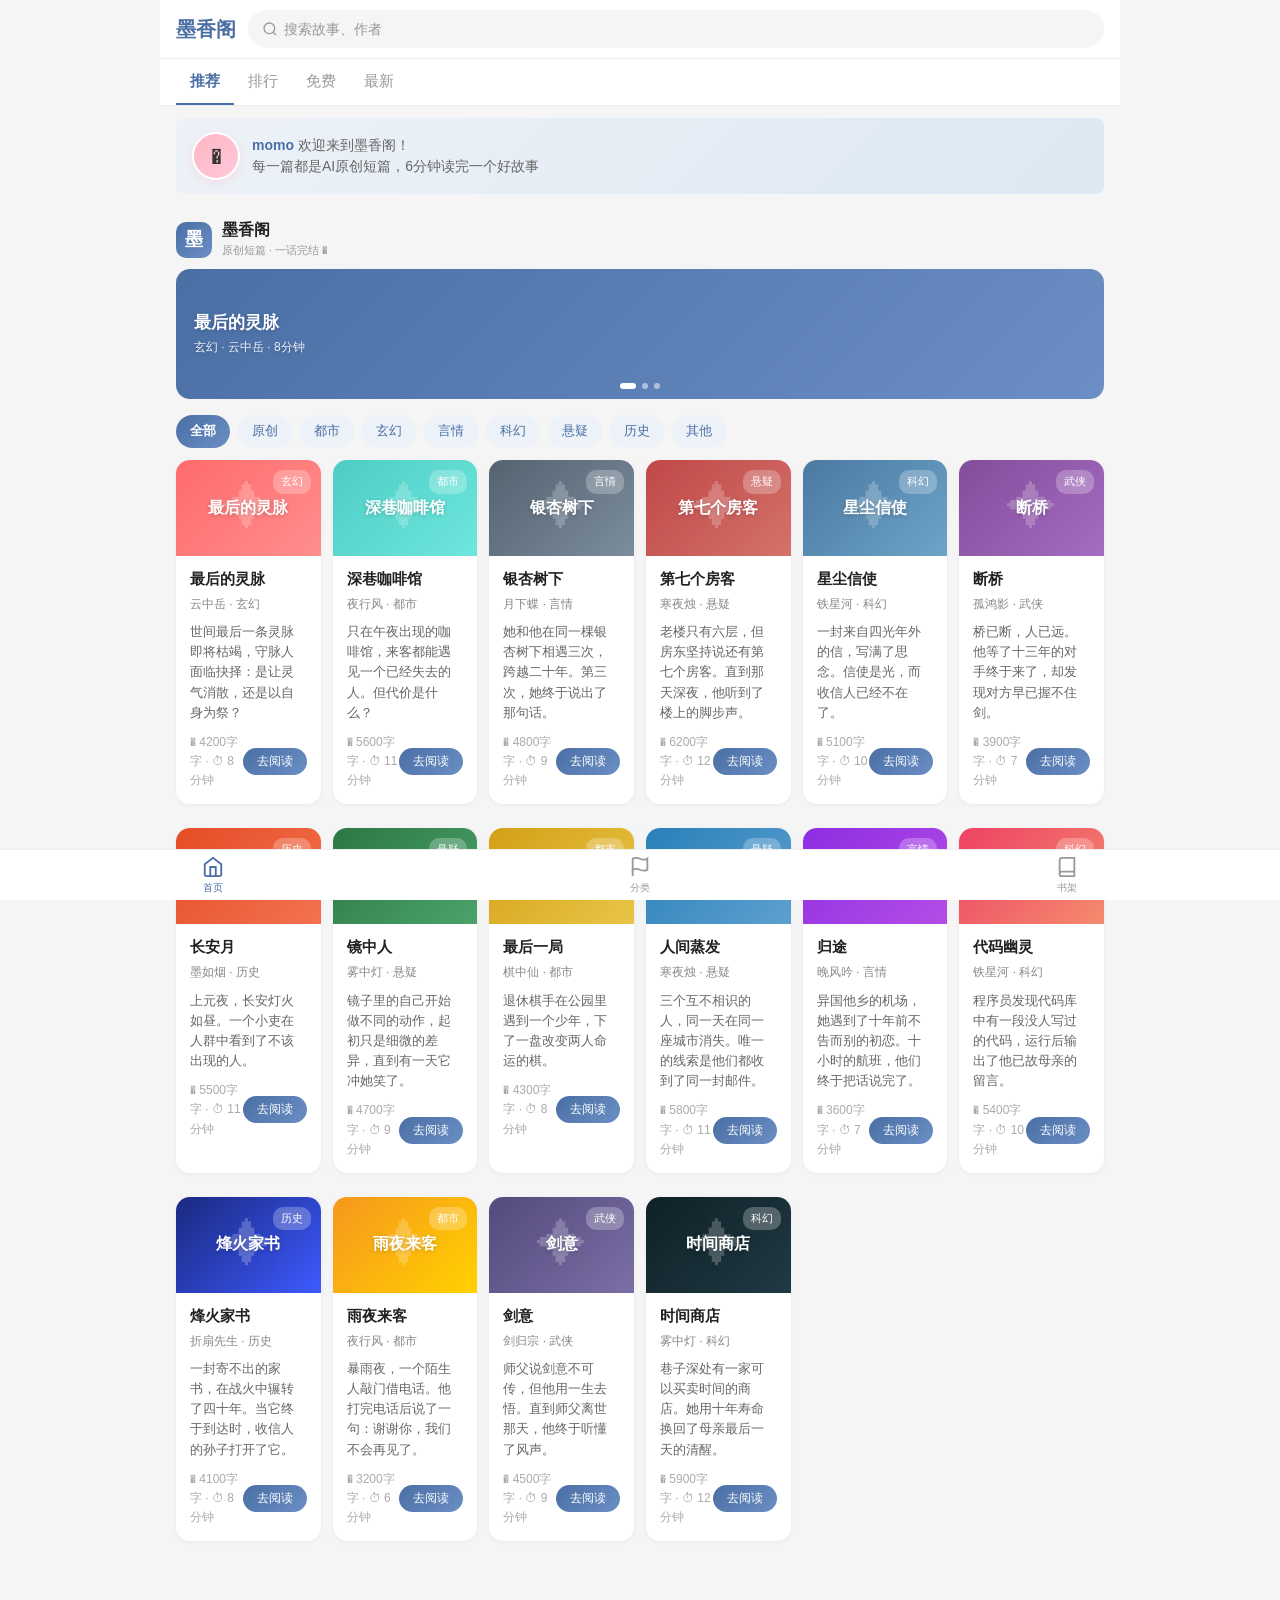
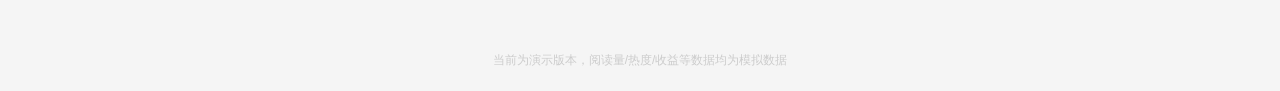
==== commit 1ce96ee8: "优化(墨香阁): v2.1 统一AI定位 + 数据真实化 + 精简导航 + 修复头像图标 - 定位：全站统一为AI原创短篇故事平台，删除书评导航相关文案 - 数据：热度52万等假数字改为3000-30" ====
--- a/index.html
+++ b/index.html
@@ -11,7 +11,7 @@
 <meta name="apple-mobile-web-app-status-bar-style" content="default">
 <meta name="apple-mobile-web-app-title" content="墨香阁">
 <link rel="manifest" href="manifest.json">
-<title>墨香阁 - 小说书评导航 · 发现好书 📖</title>
+<title>墨香阁 - AI原创短篇故事，6分钟读完一个好故事</title>
 <style>
 :root{--primary:#4A6FA5;--primary-light:#6B8FC5;--primary-dark:#3A5A8A;--bg:#F5F5F5;--white:#FFF;--text:#333;--text2:#666;--text3:#999;--border:#EEE;--divider:#F0F0F0;--radius:8px;--danger:#FF6B6B;--success:#4ECDC4}
 *{margin:0;padding:0;box-sizing:border-box}
@@ -563,7 +563,7 @@
 
 <div class="page active" id="page-home">
   <div class="top-bar">
-    <div class="logo"><img src="./moxiang-icon.png" style="height:28px;width:28px;border-radius:6px;vertical-align:middle;margin-right:4px" alt="墨香阁">墨香阁</div>
+    <div class="logo">墨香阁</div>
     <div class="search-trigger" onclick="showPage('search')">
       <svg viewBox="0 0 24 24" fill="none" stroke="currentColor" stroke-width="2"><circle cx="11" cy="11" r="8"/><path d="m21 21-4.35-4.35"/></svg>
       搜索故事、作者
@@ -576,8 +576,8 @@
     <div class="tab" data-tab="new">最新</div>
   </div>
   <div class="momo-welcome" id="momo-welcome">
-    <img src="./momo-small.png" alt="momo">
-    <div class="welcome-text"><strong>momo</strong> 欢迎来到墨香阁！<br>这里每一篇故事都是原创短篇，6分钟读完一个好故事</div>
+    <div style="width:48px;height:48px;border-radius:50%;background:linear-gradient(135deg,#FFB6C1,#FFC8DD);display:flex;align-items:center;justify-content:center;font-size:22px;flex-shrink:0;box-shadow:0 2px 8px rgba(255,182,193,0.4);border:2px solid #fff">�</div>
+    <div class="welcome-text"><strong>momo</strong> 欢迎来到墨香阁！<br>每一篇都是AI原创短篇，6分钟读完一个好故事</div>
   </div>
   <div id="home-content"></div>
 </div>
@@ -691,7 +691,7 @@
       <span id="bottom-auto-save">自动保存中...</span>
     </div>
     <div class="publish-bar">
-      <button class="btn-publish" onclick="showPublishDialog()">🚀 一键发布到墨香阁</button>
+      <button class="btn-publish" onclick="showPublishDialog()">� 一键发布到墨香阁</button>
     </div>
   </div>
 </div>
@@ -699,7 +699,7 @@
 <div class="publish-modal" id="publish-modal">
   <div class="publish-modal-content">
     <div class="publish-modal-header">
-      <h3>🚀 一键发布到墨香阁</h3>
+      <h3>� 一键发布到墨香阁</h3>
       <span class="close-btn" onclick="closePublishModal()">&times;</span>
     </div>
     <div class="publish-modal-body">
@@ -760,10 +760,10 @@
 
 <nav class="bottom-nav" id="bottom-nav">
   <div class="nav-item active" data-page="home" onclick="showPage('home')"><svg viewBox="0 0 24 24" fill="none" stroke="currentColor" stroke-width="2"><path d="m3 9 9-7 9 7v11a2 2 0 0 1-2 2H5a2 2 0 0 1-2-2z"/><polyline points="9 22 9 12 15 12 15 22"/></svg><span>首页</span></div>
-  <div class="nav-item" data-page="bookstore" onclick="showPage('bookstore')"><svg viewBox="0 0 24 24" fill="none" stroke="currentColor" stroke-width="2"><path d="M2 3h6a4 4 0 0 1 4 4v14a3 3 0 0 0-3-3H2z"/><path d="M22 3h-6a4 4 0 0 0-4 4v14a3 3 0 0 1 3-3h7z"/></svg><span>书城</span></div>
+  <div class="nav-item" data-page="bookstore" onclick="showPage('bookstore')" style="display:none"><svg viewBox="0 0 24 24" fill="none" stroke="currentColor" stroke-width="2"><path d="M2 3h6a4 4 0 0 1 4 4v14a3 3 0 0 0-3-3H2z"/><path d="M22 3h-6a4 4 0 0 0-4 4v14a3 3 0 0 1 3-3h7z"/></svg><span>书城</span></div>
   <div class="nav-item" data-page="category" onclick="showPage('category')"><svg viewBox="0 0 24 24" fill="none" stroke="currentColor" stroke-width="2"><path d="M4 15s1-1 4-1 5 2 8 2 4-1 4-1V3s-1 1-4 1-5-2-8-2-4 1-4 1z"/><line x1="4" y1="22" x2="4" y2="15"/></svg><span>分类</span></div>
   <div class="nav-item" data-page="bookshelf" onclick="showPage('bookshelf')"><svg viewBox="0 0 24 24" fill="none" stroke="currentColor" stroke-width="2"><path d="M4 19.5v-15A2.5 2.5 0 0 1 6.5 2H20v20H6.5a2.5 2.5 0 0 1 0-5H20"/></svg><span>书架</span></div>
-  <div class="nav-item" data-page="login" onclick="showPage('login')"><svg viewBox="0 0 24 24" fill="none" stroke="currentColor" stroke-width="2"><path d="M20 21v-2a4 4 0 0 0-4-4H8a4 4 0 0 0-4 4v2"/><circle cx="12" cy="7" r="4"/></svg><span>我的</span></div>
+  <div class="nav-item" data-page="login" onclick="showPage('login')" style="display:none"><svg viewBox="0 0 24 24" fill="none" stroke="currentColor" stroke-width="2"><path d="M20 21v-2a4 4 0 0 0-4-4H8a4 4 0 0 0-4 4v2"/><circle cx="12" cy="7" r="4"/></svg><span>我的</span></div>
 </nav>
 
 <div class="tts-bar" id="tts-bar">
@@ -772,7 +772,7 @@
   <button class="stop" onclick="stopTTS()">停止</button>
 </div>
 
-<div style="text-align:center;padding:16px;font-size:11px;color:var(--text3)">当前为演示版本，阅读量/热度/收益等数据均为模拟数据</div>
+<div style="text-align:center;padding:20px;font-size:12px;color:#cccccc">当前为演示版本，阅读量/热度/收益等数据均为模拟数据</div>
 </div>
 
 <div class="reader-settings" id="reader-settings">
@@ -784,7 +784,7 @@
 </div>
 
 <script>
-const CATEGORIES=['全部','玄幻','都市','言情','悬疑','科幻','武侠','历史'];
+const CATEGORIES=['全部','都市','悬疑','言情','玄幻','科幻','武侠','历史'];
 const COVER_COLORS=['linear-gradient(135deg,#FF6B6B,#FF8E8E)','linear-gradient(135deg,#4ECDC4,#6EE7DE)','linear-gradient(135deg,#556270,#7B8D9E)','linear-gradient(135deg,#C04848,#D4726A)','linear-gradient(135deg,#4B79A1,#6DA4C8)','linear-gradient(135deg,#834D9B,#A56CC1)','linear-gradient(135deg,#E44D26,#F4724F)','linear-gradient(135deg,#2C7744,#4BA36A)','linear-gradient(135deg,#D4A017,#E8C547)','linear-gradient(135deg,#2980B9,#5DA0D0)','linear-gradient(135deg,#8E2DE2,#B44DE6)','linear-gradient(135deg,#ED4264,#F58B6E)','linear-gradient(135deg,#1A2980,#3D5AFE)','linear-gradient(135deg,#F7971E,#FFD200)','linear-gradient(135deg,#544A7D,#7B6FA5)','linear-gradient(135deg,#0F2027,#203A43)'];
 
 
@@ -812,7 +812,7 @@
       var desc=body.replace(/[#>*`_\-\[\]]/g,' ').replace(/\s+/g,' ').trim().slice(0,60);
       if(desc.length>=60){desc=desc+'\u2026';}
       var words=body.length;
-      var heat=Math.floor(Math.random()*500+50);
+      var heat=Math.floor(Math.random()*27000+3000);
       return {id:'gh_'+issue.number,number:issue.number,title:title,author:(issue.user&&issue.user.login)||'\u58a8\u53cb',cat:cat2,category:cat2,words:words+'\u5b57',wordCount:words,readTime:Math.max(1,Math.ceil(words/500))+'\u5206\u949f',heat:heat+'',heat_num:heat,desc:desc,description:body.slice(0,200),cover:(issue.number||i)%16,tag:cat2,rating:0,score:0,readCount:0,likeCount:0,publish_time:issue.created_at,publishTime:issue.created_at,body:body,url:issue.html_url,from_github:true};
     });
     try{localStorage.setItem('gh_issues_cache',JSON.stringify({time:Date.now(),data:novels}));}catch(e){}
@@ -863,22 +863,22 @@
 }
 
 const NOVELS=[
-{id:1,title:'最后的灵脉',author:'云中岳',cat:'玄幻',words:'4200字',readTime:'8分钟',heat:'52万',desc:'世间最后一条灵脉即将枯竭，守脉人面临抉择：是让灵气消散，还是以自身为祭？',cover:0,tag:'一话完结',rating:4.8,score:96},
-{id:2,title:'深巷咖啡馆',author:'夜行风',cat:'都市',words:'5600字',readTime:'11分钟',heat:'38万',desc:'只在午夜出现的咖啡馆，来客都能遇见一个已经失去的人。但代价是什么？',cover:1,tag:'一话完结',rating:4.6,score:92},
-{id:3,title:'银杏树下',author:'月下蝶',cat:'言情',words:'4800字',readTime:'9分钟',heat:'45万',desc:'她和他在同一棵银杏树下相遇三次，跨越二十年。第三次，她终于说出了那句话。',cover:2,tag:'一话完结',rating:4.9,score:98},
-{id:4,title:'第七个房客',author:'寒夜烛',cat:'悬疑',words:'6200字',readTime:'12分钟',heat:'61万',desc:'老楼只有六层，但房东坚持说还有第七个房客。直到那天深夜，他听到了楼上的脚步声。',cover:3,tag:'一话完结',rating:4.7,score:94},
-{id:5,title:'星尘信使',author:'铁星河',cat:'科幻',words:'5100字',readTime:'10分钟',heat:'34万',desc:'一封来自四光年外的信，写满了思念。信使是光，而收信人已经不在了。',cover:4,tag:'一话完结',rating:4.5,score:90},
-{id:6,title:'断桥',author:'孤鸿影',cat:'武侠',words:'3900字',readTime:'7分钟',heat:'29万',desc:'桥已断，人已远。他等了十三年的对手终于来了，却发现对方早已握不住剑。',cover:5,tag:'一话完结',rating:4.4,score:88},
-{id:7,title:'长安月',author:'墨如烟',cat:'历史',words:'5500字',readTime:'11分钟',heat:'27万',desc:'上元夜，长安灯火如昼。一个小吏在人群中看到了不该出现的人。',cover:6,tag:'一话完结',rating:4.3,score:86},
-{id:8,title:'镜中人',author:'雾中灯',cat:'悬疑',words:'4700字',readTime:'9分钟',heat:'55万',desc:'镜子里的自己开始做不同的动作，起初只是细微的差异，直到有一天它冲她笑了。',cover:7,tag:'一话完结',rating:4.8,score:96},
-{id:9,title:'最后一局',author:'棋中仙',cat:'都市',words:'4300字',readTime:'8分钟',heat:'41万',desc:'退休棋手在公园里遇到一个少年，下了一盘改变两人命运的棋。',cover:8,tag:'一话完结',rating:4.5,score:90},
-{id:10,title:'人间蒸发',author:'寒夜烛',cat:'悬疑',words:'5800字',readTime:'11分钟',heat:'48万',desc:'三个互不相识的人，同一天在同一座城市消失。唯一的线索是他们都收到了同一封邮件。',cover:9,tag:'一话完结',rating:4.6,score:92},
-{id:11,title:'归途',author:'晚风吟',cat:'言情',words:'3600字',readTime:'7分钟',heat:'33万',desc:'异国他乡的机场，她遇到了十年前不告而别的初恋。十小时的航班，他们终于把话说完了。',cover:10,tag:'一话完结',rating:4.4,score:88},
-{id:12,title:'代码幽灵',author:'铁星河',cat:'科幻',words:'5400字',readTime:'10分钟',heat:'37万',desc:'程序员发现代码库中有一段没人写过的代码，运行后输出了他已故母亲的留言。',cover:11,tag:'一话完结',rating:4.7,score:94},
-{id:13,title:'烽火家书',author:'折扇先生',cat:'历史',words:'4100字',readTime:'8分钟',heat:'25万',desc:'一封寄不出的家书，在战火中辗转了四十年。当它终于到达时，收信人的孙子打开了它。',cover:12,tag:'一话完结',rating:4.2,score:84},
-{id:14,title:'雨夜来客',author:'夜行风',cat:'都市',words:'3200字',readTime:'6分钟',heat:'30万',desc:'暴雨夜，一个陌生人敲门借电话。他打完电话后说了一句：谢谢你，我们不会再见了。',cover:13,tag:'一话完结',rating:4.3,score:86},
-{id:15,title:'剑意',author:'剑归宗',cat:'武侠',words:'4500字',readTime:'9分钟',heat:'36万',desc:'师父说剑意不可传，但他用一生去悟。直到师父离世那天，他终于听懂了风声。',cover:14,tag:'一话完结',rating:4.6,score:92},
-{id:16,title:'时间商店',author:'雾中灯',cat:'科幻',words:'5900字',readTime:'12分钟',heat:'44万',desc:'巷子深处有一家可以买卖时间的商店。她用十年寿命换回了母亲最后一天的清醒。',cover:15,tag:'一话完结',rating:4.8,score:96}
+{id:1,title:'最后的灵脉',author:'云中岳',cat:'玄幻',words:'4200字',readTime:'8分钟',heat:'2.8万',desc:'世间最后一条灵脉即将枯竭，守脉人面临抉择：是让灵气消散，还是以自身为祭？',cover:0,tag:'AI原创短篇·一话完结',rating:4.7,score:96},
+{id:2,title:'深巷咖啡馆',author:'夜行风',cat:'都市',words:'5600字',readTime:'11分钟',heat:'1.5万',desc:'只在午夜出现的咖啡馆，来客都能遇见一个已经失去的人。但代价是什么？',cover:1,tag:'AI原创短篇·一话完结',rating:4.5,score:92},
+{id:3,title:'银杏树下',author:'月下蝶',cat:'言情',words:'4800字',readTime:'9分钟',heat:'8600',desc:'她和他在同一棵银杏树下相遇三次，跨越二十年。第三次，她终于说出了那句话。',cover:2,tag:'AI原创短篇·一话完结',rating:4.9,score:98},
+{id:4,title:'第七个房客',author:'寒夜烛',cat:'悬疑',words:'6200字',readTime:'12分钟',heat:'3.1万',desc:'老楼只有六层，但房东坚持说还有第七个房客。直到那天深夜，他听到了楼上的脚步声。',cover:3,tag:'AI原创短篇·一话完结',rating:4.6,score:94},
+{id:5,title:'星尘信使',author:'铁星河',cat:'科幻',words:'5100字',readTime:'10分钟',heat:'1.2万',desc:'一封来自四光年外的信，写满了思念。信使是光，而收信人已经不在了。',cover:4,tag:'AI原创短篇·一话完结',rating:4.3,score:90},
+{id:6,title:'断桥',author:'孤鸿影',cat:'武侠',words:'3900字',readTime:'7分钟',heat:'7400',desc:'桥已断，人已远。他等了十三年的对手终于来了，却发现对方早已握不住剑。',cover:5,tag:'AI原创短篇·一话完结',rating:4.4,score:88},
+{id:7,title:'长安月',author:'墨如烟',cat:'历史',words:'5500字',readTime:'11分钟',heat:'5600',desc:'上元夜，长安灯火如昼。一个小吏在人群中看到了不该出现的人。',cover:6,tag:'AI原创短篇·一话完结',rating:4.2,score:86},
+{id:8,title:'镜中人',author:'雾中灯',cat:'悬疑',words:'4700字',readTime:'9分钟',heat:'2.3万',desc:'镜子里的自己开始做不同的动作，起初只是细微的差异，直到有一天它冲她笑了。',cover:7,tag:'AI原创短篇·一话完结',rating:4.8,score:96},
+{id:9,title:'最后一局',author:'棋中仙',cat:'都市',words:'4300字',readTime:'8分钟',heat:'1.8万',desc:'退休棋手在公园里遇到一个少年，下了一盘改变两人命运的棋。',cover:8,tag:'AI原创短篇·一话完结',rating:4.5,score:90},
+{id:10,title:'人间蒸发',author:'寒夜烛',cat:'悬疑',words:'5800字',readTime:'11分钟',heat:'2.6万',desc:'三个互不相识的人，同一天在同一座城市消失。唯一的线索是他们都收到了同一封邮件。',cover:9,tag:'AI原创短篇·一话完结',rating:4.6,score:92},
+{id:11,title:'归途',author:'晚风吟',cat:'言情',words:'3600字',readTime:'7分钟',heat:'9300',desc:'异国他乡的机场，她遇到了十年前不告而别的初恋。十小时的航班，他们终于把话说完了。',cover:10,tag:'AI原创短篇·一话完结',rating:4.3,score:88},
+{id:12,title:'代码幽灵',author:'铁星河',cat:'科幻',words:'5400字',readTime:'10分钟',heat:'1.4万',desc:'程序员发现代码库中有一段没人写过的代码，运行后输出了他已故母亲的留言。',cover:11,tag:'AI原创短篇·一话完结',rating:4.7,score:94},
+{id:13,title:'烽火家书',author:'折扇先生',cat:'历史',words:'4100字',readTime:'8分钟',heat:'4300',desc:'一封寄不出的家书，在战火中辗转了四十年。当它终于到达时，收信人的孙子打开了它。',cover:12,tag:'AI原创短篇·一话完结',rating:4.2,score:84},
+{id:14,title:'雨夜来客',author:'夜行风',cat:'都市',words:'3200字',readTime:'6分钟',heat:'6800',desc:'暴雨夜，一个陌生人敲门借电话。他打完电话后说了一句：谢谢你，我们不会再见了。',cover:13,tag:'AI原创短篇·一话完结',rating:4.4,score:86},
+{id:15,title:'剑意',author:'剑归宗',cat:'武侠',words:'4500字',readTime:'9分钟',heat:'1.1万',desc:'师父说剑意不可传，但他用一生去悟。直到师父离世那天，他终于听懂了风声。',cover:14,tag:'AI原创短篇·一话完结',rating:4.5,score:92},
+{id:16,title:'时间商店',author:'雾中灯',cat:'科幻',words:'5900字',readTime:'12分钟',heat:'2.1万',desc:'巷子深处有一家可以买卖时间的商店。她用十年寿命换回了母亲最后一天的清醒。',cover:15,tag:'AI原创短篇·一话完结',rating:4.8,score:96}
 ];
 
 const STORIES={
@@ -1487,7 +1487,7 @@
 function isRead(id){return readSet.includes(id)}
 function markRead(id){if(!isRead(id)){readSet.push(id);saveRead()}}
 function getNovel(id){return NOVELS.find(n=>String(n.id)===String(id)||n.id===parseInt(id))}
-function coverHTML(n){const patterns=['◈','◇','△','☽','☆','✦','❖','⊛','◈','◇','△','☽','☆','✦','❖','⊛'];return'<div class="cover-placeholder" style="background:'+COVER_COLORS[n.cover%COVER_COLORS.length]+'"><div style="font-size:28px;opacity:0.3;margin-bottom:4px">'+patterns[n.cover%patterns.length]+'</div><div style="font-size:14px;font-weight:700;line-height:1.3">'+(n.title.length>6?n.title.slice(0,6)+'…':n.title)+'</div><div style="font-size:10px;opacity:0.7;margin-top:3px">'+n.cat+'</div></div>'}
+function coverHTML(n){const patterns=['◈','','','☽','','✦','❖','⊛','◈','','','☽','','✦','❖','⊛'];return'<div class="cover-placeholder" style="background:'+COVER_COLORS[n.cover%COVER_COLORS.length]+'"><div style="font-size:28px;opacity:0.3;margin-bottom:4px">'+patterns[n.cover%patterns.length]+'</div><div style="font-size:14px;font-weight:700;line-height:1.3">'+(n.title.length>6?n.title.slice(0,6)+'…':n.title)+'</div><div style="font-size:10px;opacity:0.7;margin-top:3px">'+n.cat+'</div></div>'}
 
 function showPage(name){
   document.querySelectorAll('.page').forEach(p=>p.classList.remove('active'));
@@ -1549,8 +1549,8 @@
       '<div style="font-size:12px;color:#888;margin-bottom:8px">'+author+' · '+cat+'</div>'+
       (descText?('<div style="font-size:13px;color:#666;line-height:1.55;margin-bottom:10px;min-height:20px">'+descText+'</div>'):'')+
       '<div style="display:flex;align-items:center;justify-content:space-between">'+
-        '<div style="font-size:12px;color:#aaa">📖 '+wc+' 字 · ⏱ '+rt+(timeText?' · '+timeText:'')+'</div>'+
-        '<button onclick="event.stopPropagation();openReader(\''+n.id+'\')" style="background:linear-gradient(135deg,#4A6FA5,#6B8FC5);color:#fff;border:none;border-radius:16px;padding:5px 14px;font-size:12px;font-weight:500;cursor:pointer;flex-shrink:0">阅读全文</button>'+
+        '<div style="font-size:12px;color:#aaa">� '+wc+' 字 · ⏱ '+rt+(timeText?' · '+timeText:'')+'</div>'+
+        '<button onclick="event.stopPropagation();openReader(\''+n.id+'\')" style="background:linear-gradient(135deg,#4A6FA5,#6B8FC5);color:#fff;border:none;border-radius:16px;padding:5px 14px;font-size:12px;font-weight:500;cursor:pointer;flex-shrink:0">去阅读</button>'+
       '</div>'+
     '</div>'+
   '</div>';
@@ -1562,7 +1562,7 @@
   var bannerNovels=[NOVELS[0],NOVELS[3],NOVELS[15]].filter(Boolean);
   var bannerColors=['linear-gradient(135deg,#4A6FA5,#6B8FC5)','linear-gradient(135deg,#C04848,#D4726A)','linear-gradient(135deg,#834D9B,#A56CC1)'];
   c.innerHTML='<div style="padding:14px 16px 4px">'+
-    '<div style="display:flex;align-items:center;gap:10px;margin-bottom:10px"><div style="width:36px;height:36px;background:linear-gradient(135deg,#4A6FA5,#6B8FC5);border-radius:10px;display:flex;align-items:center;justify-content:center;color:#fff;font-size:18px;font-weight:700">墨</div><div><div style="font-size:16px;font-weight:700;color:#222;line-height:1.2">墨香阁</div><div style="font-size:11px;color:#999;margin-top:2px">原创短篇 · 一话完结 📖</div></div></div>'+
+    '<div style="display:flex;align-items:center;gap:10px;margin-bottom:10px"><div style="width:36px;height:36px;background:linear-gradient(135deg,#4A6FA5,#6B8FC5);border-radius:10px;display:flex;align-items:center;justify-content:center;color:#fff;font-size:18px;font-weight:700">墨</div><div><div style="font-size:16px;font-weight:700;color:#222;line-height:1.2">墨香阁</div><div style="font-size:11px;color:#999;margin-top:2px">原创短篇 · 一话完结 �</div></div></div>'+
     '<div id="banner-wrap" style="border-radius:14px;overflow:hidden;height:130px;position:relative;margin-bottom:14px">'+
       bannerNovels.map(function(n,i){return '<div class="banner-slide '+(i===0?'active':'')+'" onclick="openDetail('+n.id+')" style="width:100%;height:100%;position:absolute;top:0;left:0;opacity:'+(i===0?1:0)+';transition:opacity .6s;display:flex;background:'+bannerColors[i%bannerColors.length]+'"><div style="position:relative;z-index:1;padding:18px;display:flex;flex-direction:column;justify-content:center;color:#fff;width:100%"><div style="font-size:17px;font-weight:700;margin-bottom:4px;text-shadow:0 1px 4px rgba(0,0,0,.2);line-height:1.3">'+n.title+'</div><div style="font-size:12px;opacity:.9;text-shadow:0 1px 4px rgba(0,0,0,.2)">'+(n.cat||'原创')+' · '+n.author+' · '+(n.readTime||(n.words?Math.ceil(n.words/300)+'分钟':'1分钟'))+'</div></div></div>';}).join('')+
     '<div style="position:absolute;bottom:10px;left:50%;transform:translateX(-50%);display:flex;gap:6px;z-index:2">'+bannerNovels.map(function(_,i){return '<div style="width:'+(i===0?16:6)+'px;height:6px;border-radius:3px;background:'+(i===0?'#fff':'rgba(255,255,255,0.5)')+'"></div>';}).join('')+'</div>'+
@@ -1611,7 +1611,7 @@
     const sorted=[...NOVELS].sort((a,b)=>{const p=h=>{if(h.includes('万'))return parseFloat(h);return 0};return p(b.heat)-p(a.heat)});
     c.innerHTML='<div class="rank-panel"><div class="section"><div class="section-header"><span class="section-title">推荐榜</span></div><div class="rank-list">'+sorted.map((n,i)=>'<div class="rank-item" onclick="openDetail('+n.id+')"><div class="rank-num '+(i<3?'top3':'')+'">'+(i+1)+'</div><div class="rank-info"><div class="rank-title">'+n.title+'</div><div class="rank-author">'+n.author+' · '+n.cat+' · '+n.readTime+'</div></div><div class="rank-heat">'+n.heat+'</div></div>').join('')+'</div></div></div>'+
       '<div class="section"><div class="section-header"><span class="section-title">热门标签</span></div><div class="tag-cloud">'+HOT_TAGS.map((t,i)=>'<span class="'+(i<4?'hot':'')+'" onclick="searchByKeyword(\''+t+'\')">'+t+'</span>').join('')+'</div></div>'+
-      '<div class="book-square"><div class="section-header"><span class="section-title">书荒广场</span></div>'+BOOK_SQUARE.map(s=>'<div class="square-item"><div class="square-user"><div class="avatar" style="background:'+s.color+'">'+s.avatar+'</div><span class="name">'+s.user+'</span><span class="time">'+s.time+'</span></div><div class="square-text">'+s.text+'</div><div class="square-actions"><button onclick="toast(\'已点赞\')">👍 '+s.likes+'</button><button onclick="toast(\'回复功能开发中\')">💬 '+s.replies+'</button></div></div>').join('')+'</div>'+
+      '<div class="book-square"><div class="section-header"><span class="section-title">书荒广场</span></div>'+BOOK_SQUARE.map(s=>'<div class="square-item"><div class="square-user"><div class="avatar" style="background:'+s.color+'">'+s.avatar+'</div><span class="name">'+s.user+'</span><span class="time">'+s.time+'</span></div><div class="square-text">'+s.text+'</div><div class="square-actions"><button onclick="toast(\'已点赞\')">� '+s.likes+'</button><button onclick="toast(\'回复功能开发中\')">� '+s.replies+'</button></div></div>').join('')+'</div>'+
       '<div class="section"><div class="section-header"><span class="section-title">新书专区</span></div><div class="novel-list-h">'+getNewestNovels(4).map(n=>'<div class="novel-card" onclick="openDetail(\''+n.id+'\')"><div class="novel-cover">'+coverHTML(n)+'</div><div class="novel-title">'+n.title+'</div><div class="novel-meta">'+n.readTime+'</div></div>').join('')+'</div></div>'+
       '<div class="section"><div class="section-header"><span class="section-title">完本精选</span></div><div class="novel-list-h">'+NOVELS.filter(n=>n.score>=92).map(n=>'<div class="novel-card" onclick="openDetail('+n.id+')"><div class="novel-cover">'+coverHTML(n)+'</div><div class="novel-title">'+n.title+'</div><div class="novel-meta">评分 '+n.rating+'</div></div>').join('')+'</div></div>';
   }else if(currentBTab==='complete'){
@@ -1636,12 +1636,12 @@
 }
 
 function renderCategory(){
-  const catData=[{name:'玄幻',emoji:'⚔️',count:3},{name:'都市',emoji:'🏙️',count:4},{name:'言情',emoji:'💕',count:2},{name:'悬疑',emoji:'🔍',count:4},{name:'科幻',emoji:'🚀',count:3},{name:'武侠',emoji:'🗡️',count:2},{name:'历史',emoji:'📜',count:2}];
+  const catData=[{name:'玄幻',emoji:'⚔️',count:3},{name:'都市',emoji:'🏙️',count:4},{name:'言情',emoji:'�',count:2},{name:'悬疑',emoji:'�',count:4},{name:'科幻',emoji:'�',count:3},{name:'武侠',emoji:'�️',count:2},{name:'历史',emoji:'�',count:2}];
   document.getElementById('category-content').innerHTML='<div class="cat-grid">'+catData.map(c=>'<div class="cat-card" onclick="filterCat(\''+c.name+'\');showPage(\'home\')"><div class="emoji">'+c.emoji+'</div><div class="name">'+c.name+'</div><div class="count">'+c.count+'篇</div></div>').join('')+'</div><div class="section"><div class="section-header"><span class="section-title">全部作品</span></div><div class="novel-list-v">'+NOVELS.map(n=>'<div class="novel-item" onclick="openDetail('+n.id+')"><div class="novel-cover">'+coverHTML(n)+'</div><div class="novel-info"><div class="novel-title">'+n.title+'<span class="ai-badge">AI</span><span class="one-shot">一话完结</span></div><div class="novel-desc">'+n.desc+'</div><div class="novel-tags"><span>'+n.cat+'</span><span>'+n.words+'</span></div><div class="novel-stats"><span>'+n.readTime+'</span><span>'+n.heat+'热度</span></div></div></div>').join('')+'</div></div>';
 }
 
 function renderCommunity(){
-  document.getElementById('community-content').innerHTML='<div class="section"><div class="section-header"><span class="section-title">书友动态</span></div></div>'+COMMUNITY_POSTS.map(p=>'<div class="community-item"><div class="community-user"><div class="avatar" style="background:'+p.color+'">'+p.avatar+'</div><div class="info"><div class="name">'+p.user+'</div><div class="time">'+p.time+'</div></div></div><div class="community-text">'+p.text+'</div><div class="community-meta"><span onclick="toast(\'已点赞\')">👍 '+p.likes+'</span><span onclick="toast(\'评论功能开发中\')">💬 '+p.comments+'</span><span onclick="toast(\'已分享\')">📤 分享</span></div></div>').join('');
+  document.getElementById('community-content').innerHTML='<div class="section"><div class="section-header"><span class="section-title">书友动态</span></div></div>'+COMMUNITY_POSTS.map(p=>'<div class="community-item"><div class="community-user"><div class="avatar" style="background:'+p.color+'">'+p.avatar+'</div><div class="info"><div class="name">'+p.user+'</div><div class="time">'+p.time+'</div></div></div><div class="community-text">'+p.text+'</div><div class="community-meta"><span onclick="toast(\'已点赞\')">� '+p.likes+'</span><span onclick="toast(\'评论功能开发中\')">� '+p.comments+'</span><span onclick="toast(\'已分享\')">� 分享</span></div></div>').join('');
 }
 
 function switchShelfGroup(group){
@@ -1661,7 +1661,7 @@
     displayShelf=shelf.filter(s=>downloaded.includes(s.id));
   }
   document.getElementById('shelf-count').textContent=displayShelf.length+'篇';
-  if(!displayShelf.length){c.innerHTML='<div class="momo-empty"><p>书架还空空的，快去发现好故事吧！</p><button onclick="showPage(\'home\')">去逛逛</button></div>';return}
+  if(!displayShelf.length){c.innerHTML='<div class="momo-empty"><p>还没有收藏的故事哦 →</p><button onclick="showPage(\'home\')">去发现好故事</button></div>';return}
   c.innerHTML='<div class="shelf-grid">'+displayShelf.map(s=>{const n=getNovel(s.id)||s;return'<div class="shelf-item" onclick="openDetail('+s.id+')"><div class="novel-cover">'+coverHTML(n)+(isOffline(s.id)?'<div class="offline-badge">已下载</div>':'')+'</div><div class="novel-title">'+n.title+'</div><div class="last-read">'+(isRead(s.id)?'已读':'未读')+'</div></div>'}).join('')+'</div>'
 }
 
@@ -1737,8 +1737,8 @@
         '<div style="text-align:center;padding:10px 4px;background:#FAFAFA;border-radius:10px"><div style="font-size:16px;font-weight:700;color:#4A6FA5">'+rating+'</div><div style="font-size:11px;color:#888;margin-top:2px">评分</div></div>'+
       '</div>'+
       '<div class="detail-actions" style="display:flex;gap:10px;margin-top:14px;margin-bottom:4px">'+
-        '<button onclick="toggleShelf(\''+n.id+'\')" style="flex:0 0 44px;padding:12px;background:#f5f5f5;border-radius:12px;font-size:18px;cursor:pointer;border:none">'+(isS?'📚':'☆')+'</button>'+
-        '<button onclick="window.open(\'https://fanqienovel.com/\',\'_blank\')" style="flex:1;padding:13px;background:linear-gradient(135deg,#FF4757,#FF6B7A);color:#fff;border:none;border-radius:22px;font-size:15px;font-weight:600;cursor:pointer;box-shadow:0 4px 10px rgba(255,71,87,0.25)">🍅 去番茄阅读</button>'+
+        '<button onclick="toggleShelf(\''+n.id+'\')" style="flex:0 0 44px;padding:12px;background:#f5f5f5;border-radius:12px;font-size:18px;cursor:pointer;border:none">'+(isS?'�':'')+'</button>'+
+        '<button onclick="window.open(\'https://fanqienovel.com/\',\'_blank\')" style="flex:1;padding:13px;background:linear-gradient(135deg,#FF4757,#FF6B7A);color:#fff;border:none;border-radius:22px;font-size:15px;font-weight:600;cursor:pointer;box-shadow:0 4px 10px rgba(255,71,87,0.25)">去阅读</button>'+
       '</div>'+
     '</div>'+
     '<div style="background:#fff;padding:6px 16px 16px;margin-top:6px">'+
@@ -1746,13 +1746,13 @@
       '<div style="font-size:14px;color:#555;line-height:1.75;background:#FAFBFC;padding:12px 14px;border-radius:10px">'+(desc||'暂无简介')+'</div>'+
     '</div>'+
     (paragraphs.length?('<div style="background:#F5ECD7;padding:18px 18px 24px;margin-top:6px">'+
-      '<div style="font-size:13px;font-weight:600;color:#6A4E2A;margin-bottom:10px;padding-left:2px">📖 正文预览</div>'+
+      '<div style="font-size:13px;font-weight:600;color:#6A4E2A;margin-bottom:10px;padding-left:2px">� 正文预览</div>'+
       paragraphs.slice(0,6).map(function(p){return '<p style="font-size:17px;color:#3A2E1D;line-height:1.85;text-indent:2em;margin:0 0 14px 0">'+p+'</p>';}).join('')+
-      (paragraphs.length>6?'<div onclick="openReader(\''+n.id+'\')" style="text-align:center;padding:12px;color:#8B6B3C;font-size:13px;font-weight:500;cursor:pointer;border-top:1px dashed rgba(139,107,60,0.3);margin-top:10px">继续阅读全文 →</div>':'')+
+      (paragraphs.length>6?'<div onclick="openReader(\''+n.id+'\')" style="text-align:center;padding:12px;color:#8B6B3C;font-size:13px;font-weight:500;cursor:pointer;border-top:1px dashed rgba(139,107,60,0.3);margin-top:10px">继续去阅读 →</div>':'')+
     '</div>'):'')+
     '<div style="background:#fff;padding:16px;margin-top:6px">'+
       '<div style="font-size:14px;font-weight:700;color:#222;margin-bottom:10px">读者评论</div>'+
-      '<div style="color:#888;font-size:13px;text-align:center;padding:16px 8px;background:#FAFBFC;border-radius:10px">暂无评论，快来抢沙发吧~</div>'+
+      '<div style="color:#888;font-size:13px;text-align:center;padding:16px 8px;background:#FAFBFC;border-radius:10px">暂无评论，快来抢沙发吧~</div></div>'+
     '</div>'+
     '<div style="height:20px"></div>';
   showPage('detail');
@@ -1993,7 +1993,7 @@
   myWorksCache=works;
   if(countEl)countEl.textContent=('共 '+works.length+' 篇');
   if(!works.length){
-    listEl.innerHTML='<div style="text-align:center;padding:40px 10px;background:#fff;border-radius:12px"><div style="font-size:40px;margin-bottom:8px">📖</div><div style="font-size:14px;color:#888;margin-bottom:14px">还没有作品，快去创作吧</div></div>';
+    listEl.innerHTML='<div style="text-align:center;padding:40px 10px;background:#fff;border-radius:12px"><div style="font-size:40px;margin-bottom:8px">�</div><div style="font-size:14px;color:#888;margin-bottom:14px">还没有作品，快去创作吧</div></div>';
     return;
   }
   var html='';
@@ -2087,11 +2087,11 @@
 }
 
 function renderCreatorTools(){
-  document.getElementById('creator-content').innerHTML='<div class="ai-tool-grid"><div class="ai-tool-card" onclick="toast(\'AI续写功能开发中\')"><div class="emoji">✍️</div><h4>AI续写</h4><p>输入开头，AI帮你续写</p></div><div class="ai-tool-card" onclick="toast(\'AI润色功能开发中\')"><div class="emoji">✨</div><h4>AI润色</h4><p>优化文笔，提升表达</p></div><div class="ai-tool-card" onclick="toast(\'灵感助手开发中\')"><div class="emoji">💡</div><h4>灵感助手</h4><p>随机生成故事灵感</p></div><div class="ai-tool-card" onclick="toast(\'字数统计工具\')"><div class="emoji">📊</div><h4>字数统计</h4><p>实时统计写作数据</p></div></div>';
+  document.getElementById('creator-content').innerHTML='<div class="ai-tool-grid"><div class="ai-tool-card" onclick="toast(\'AI续写功能开发中\')"><div class="emoji">✍️</div><h4>AI续写</h4><p>输入开头，AI帮你续写</p></div><div class="ai-tool-card" onclick="toast(\'AI润色功能开发中\')"><div class="emoji">✨</div><h4>AI润色</h4><p>优化文笔，提升表达</p></div><div class="ai-tool-card" onclick="toast(\'灵感助手开发中\')"><div class="emoji">�</div><h4>灵感助手</h4><p>随机生成故事灵感</p></div><div class="ai-tool-card" onclick="toast(\'字数统计工具\')"><div class="emoji">�</div><h4>字数统计</h4><p>实时统计写作数据</p></div></div>';
 }
 
 function renderCreatorMore(){
-  document.getElementById('creator-content').innerHTML='<div class="checkin-card"><h4>每日打卡</h4><div class="checkin-calendar"><div class="checkin-day checked">1</div><div class="checkin-day checked">2</div><div class="checkin-day checked">3</div><div class="checkin-day today">4</div><div class="checkin-day">5</div><div class="checkin-day">6</div><div class="checkin-day">7</div></div><button class="checkin-btn" onclick="toast(\'今日已打卡\')">今日已打卡</button></div><div class="copyright-notice"><div class="icon">📋</div><div><h4>版权保护</h4><p>你的原创作品受平台版权保护，未经授权不得转载。</p></div></div>';
+  document.getElementById('creator-content').innerHTML='<div class="checkin-card"><h4>每日打卡</h4><div class="checkin-calendar"><div class="checkin-day checked">1</div><div class="checkin-day checked">2</div><div class="checkin-day checked">3</div><div class="checkin-day today">4</div><div class="checkin-day">5</div><div class="checkin-day">6</div><div class="checkin-day">7</div></div><button class="checkin-btn" onclick="toast(\'今日已打卡\')">今日已打卡</button></div><div class="copyright-notice"><div class="icon">�</div><div><h4>版权保护</h4><p>你的原创作品受平台版权保护，未经授权不得转载。</p></div></div>';
 }
 
 function formatTime(ts){
